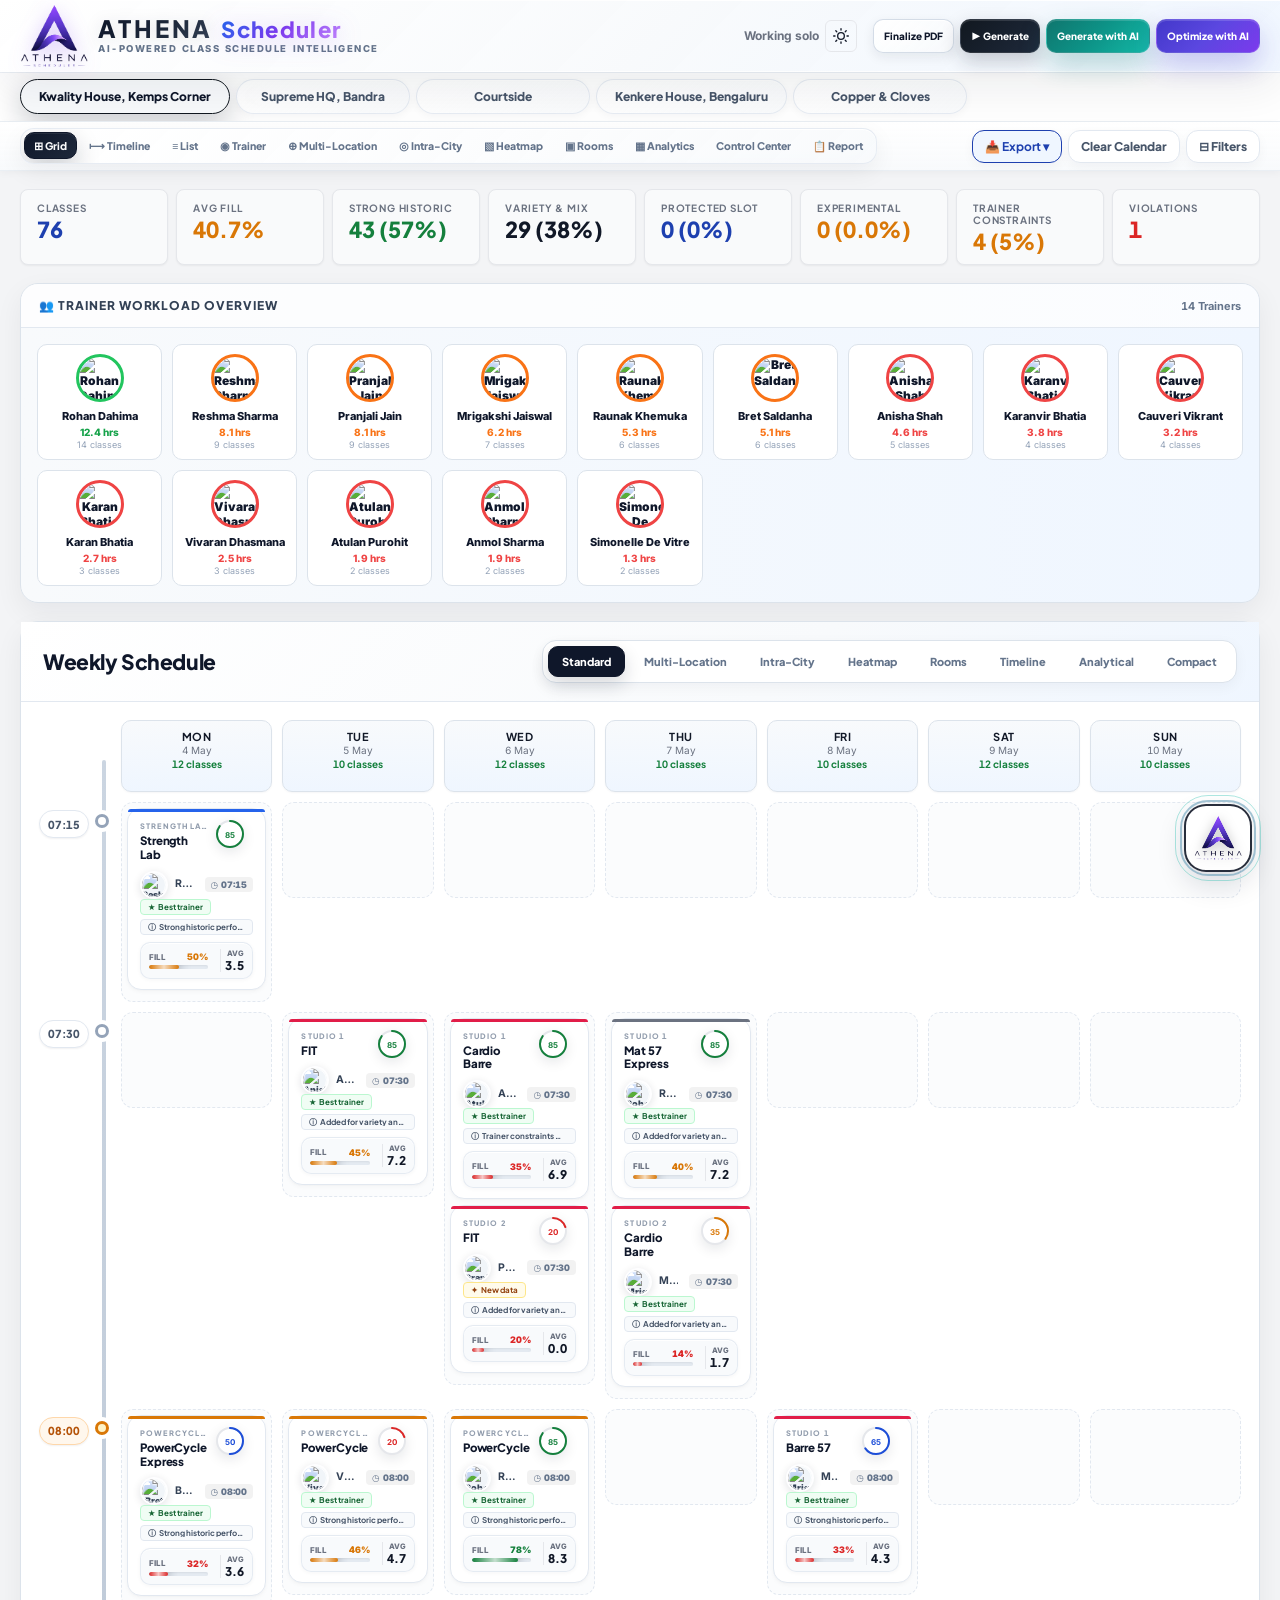
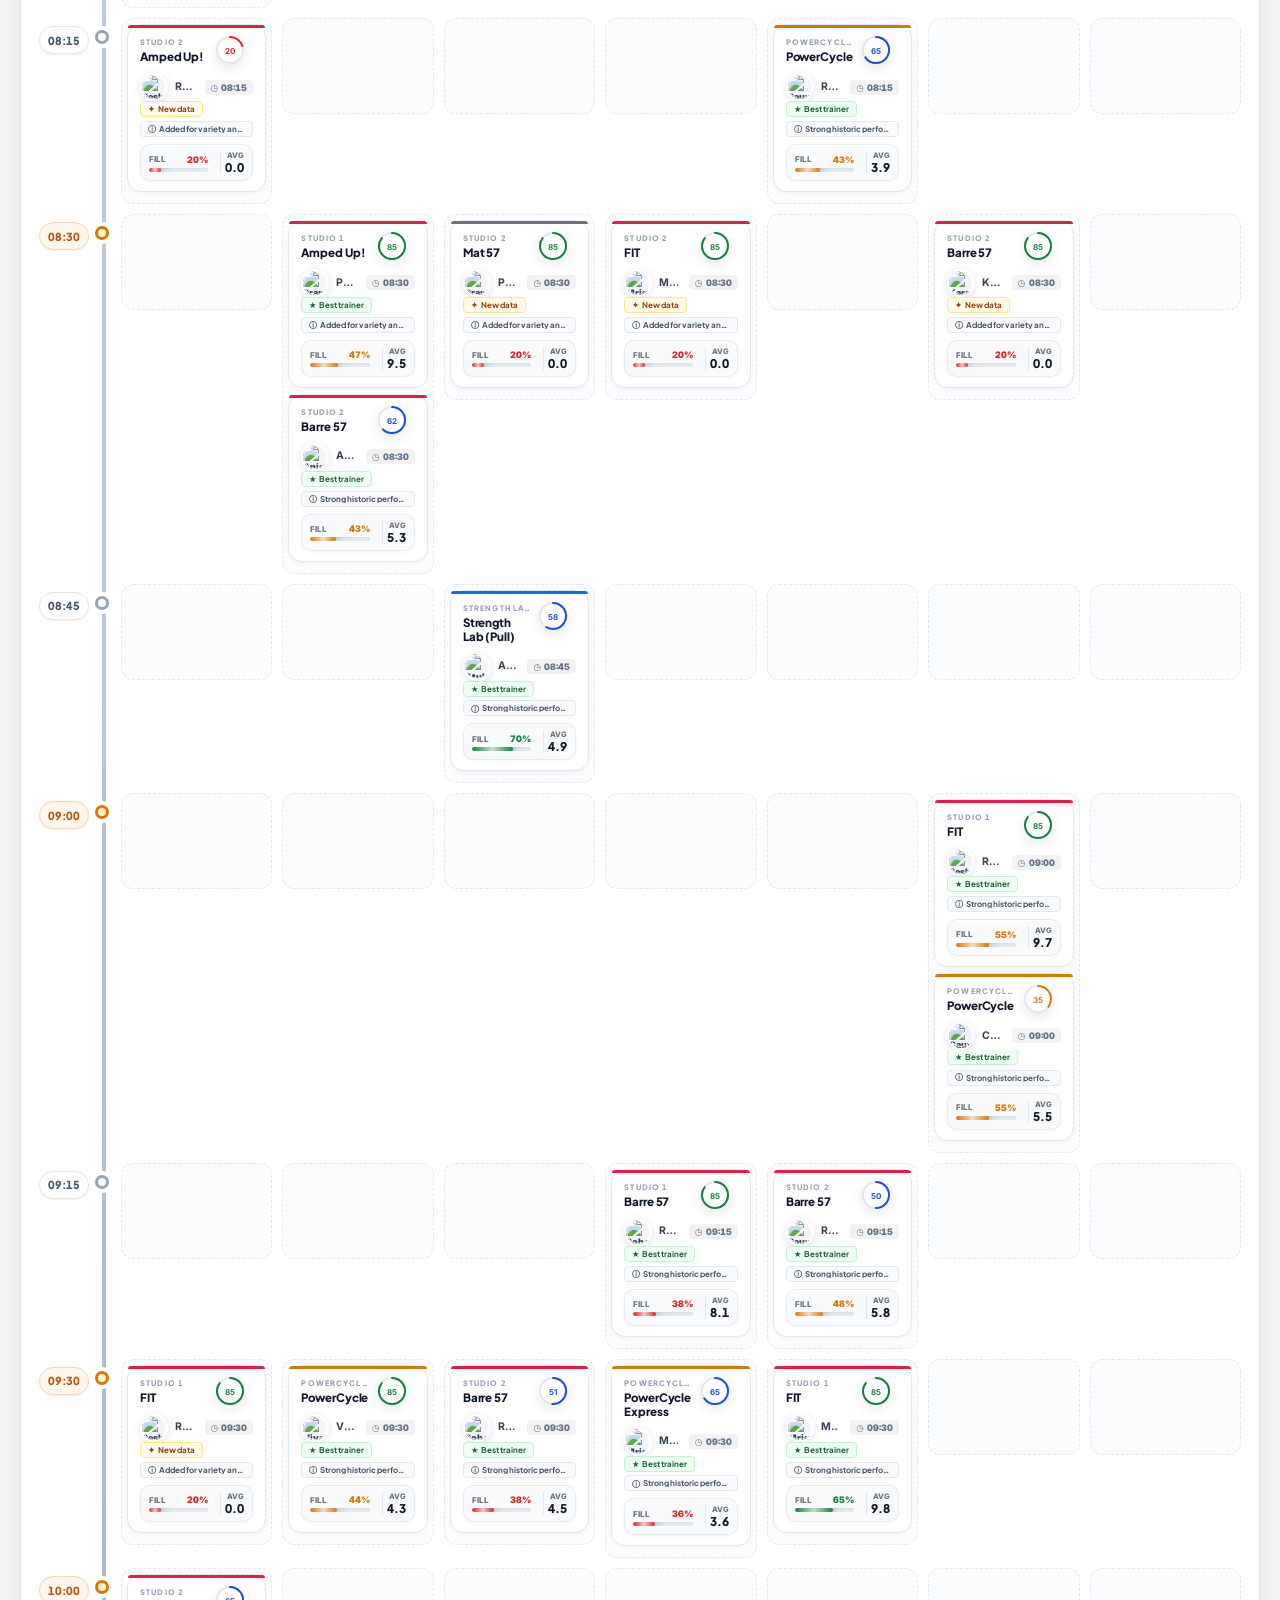
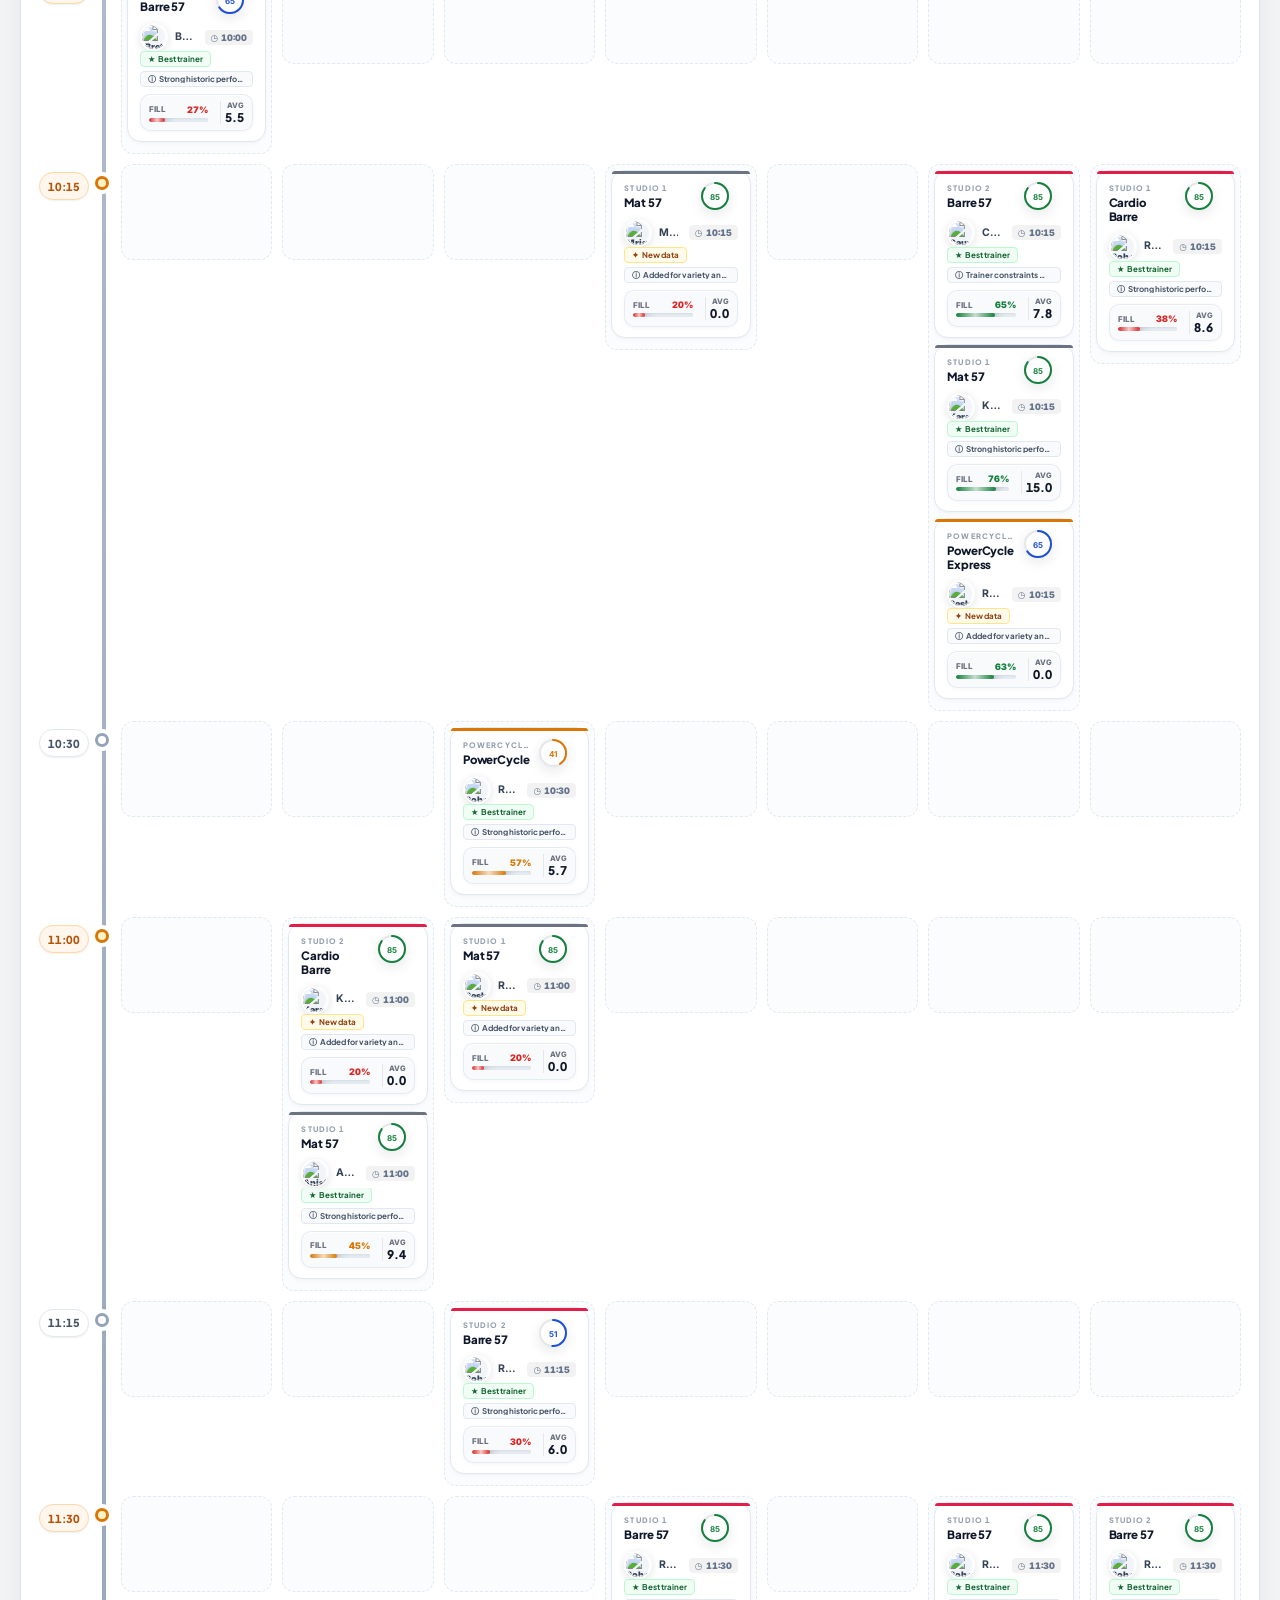
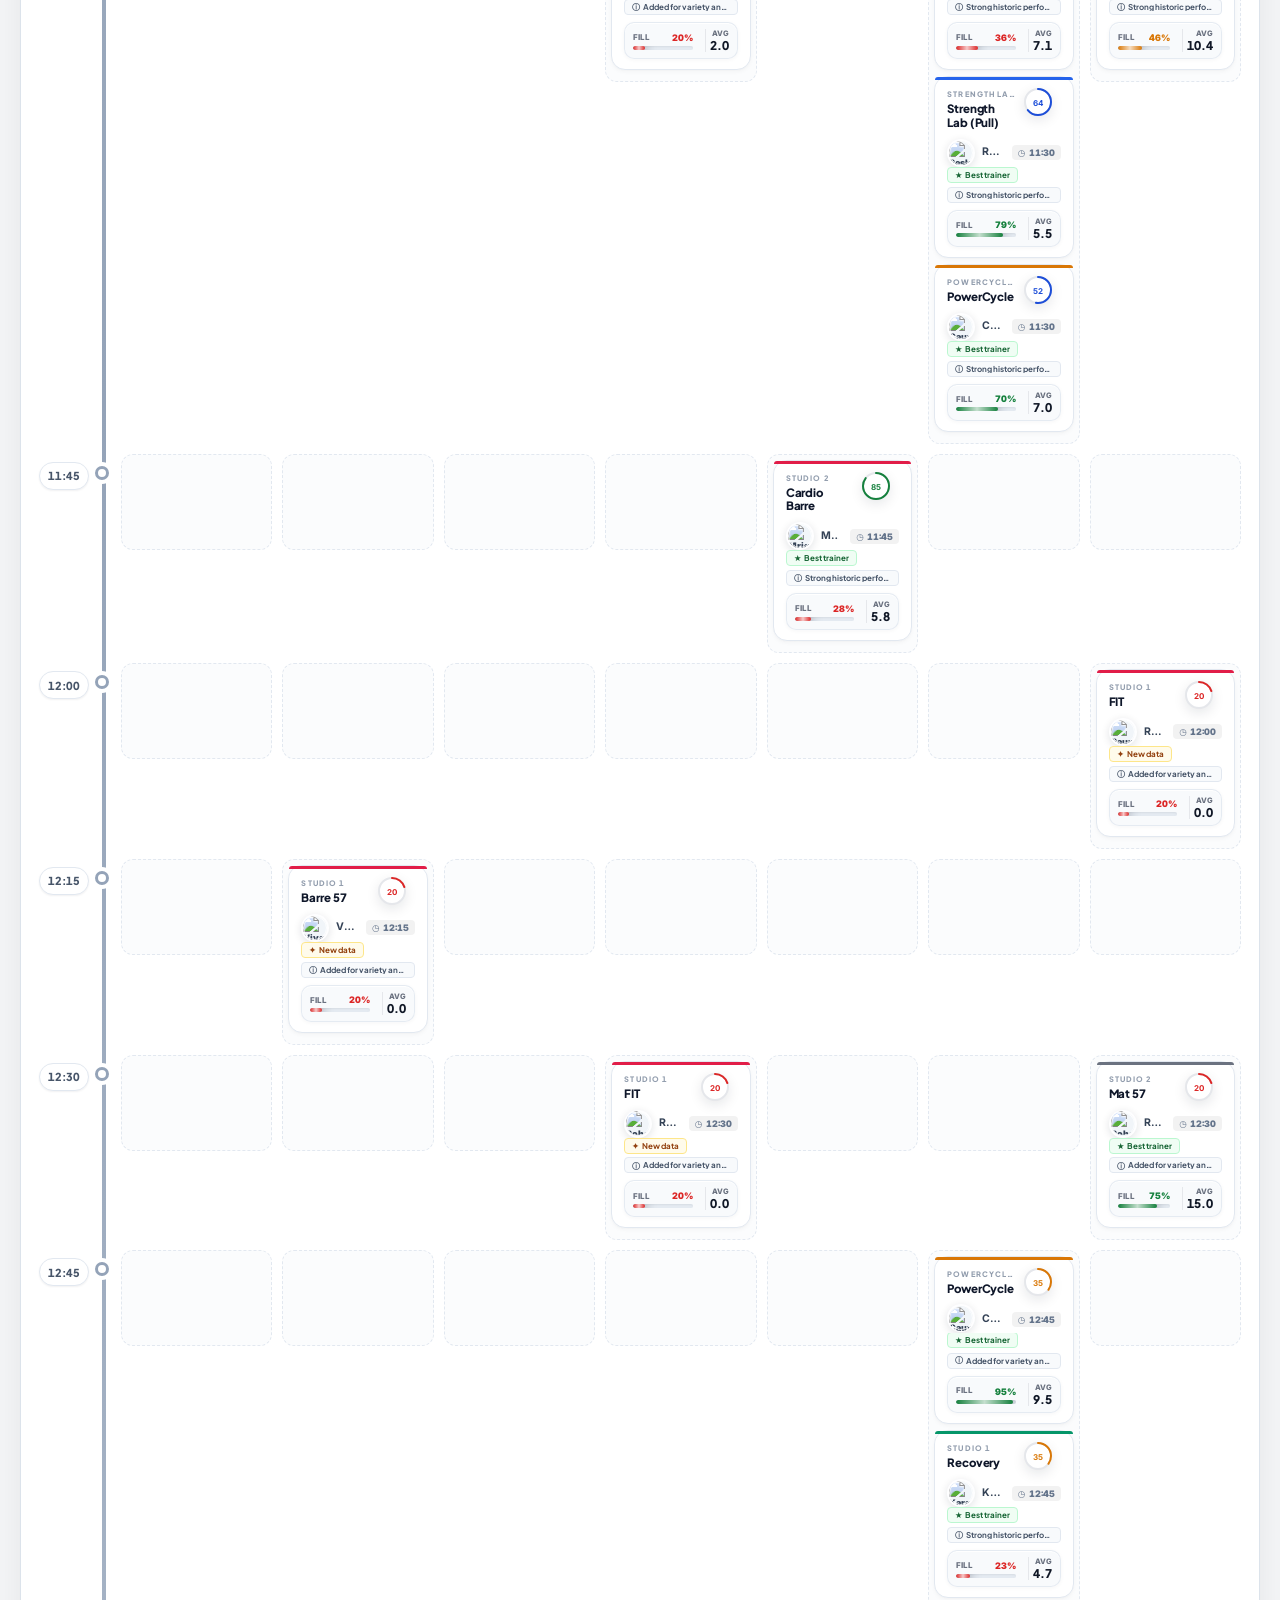
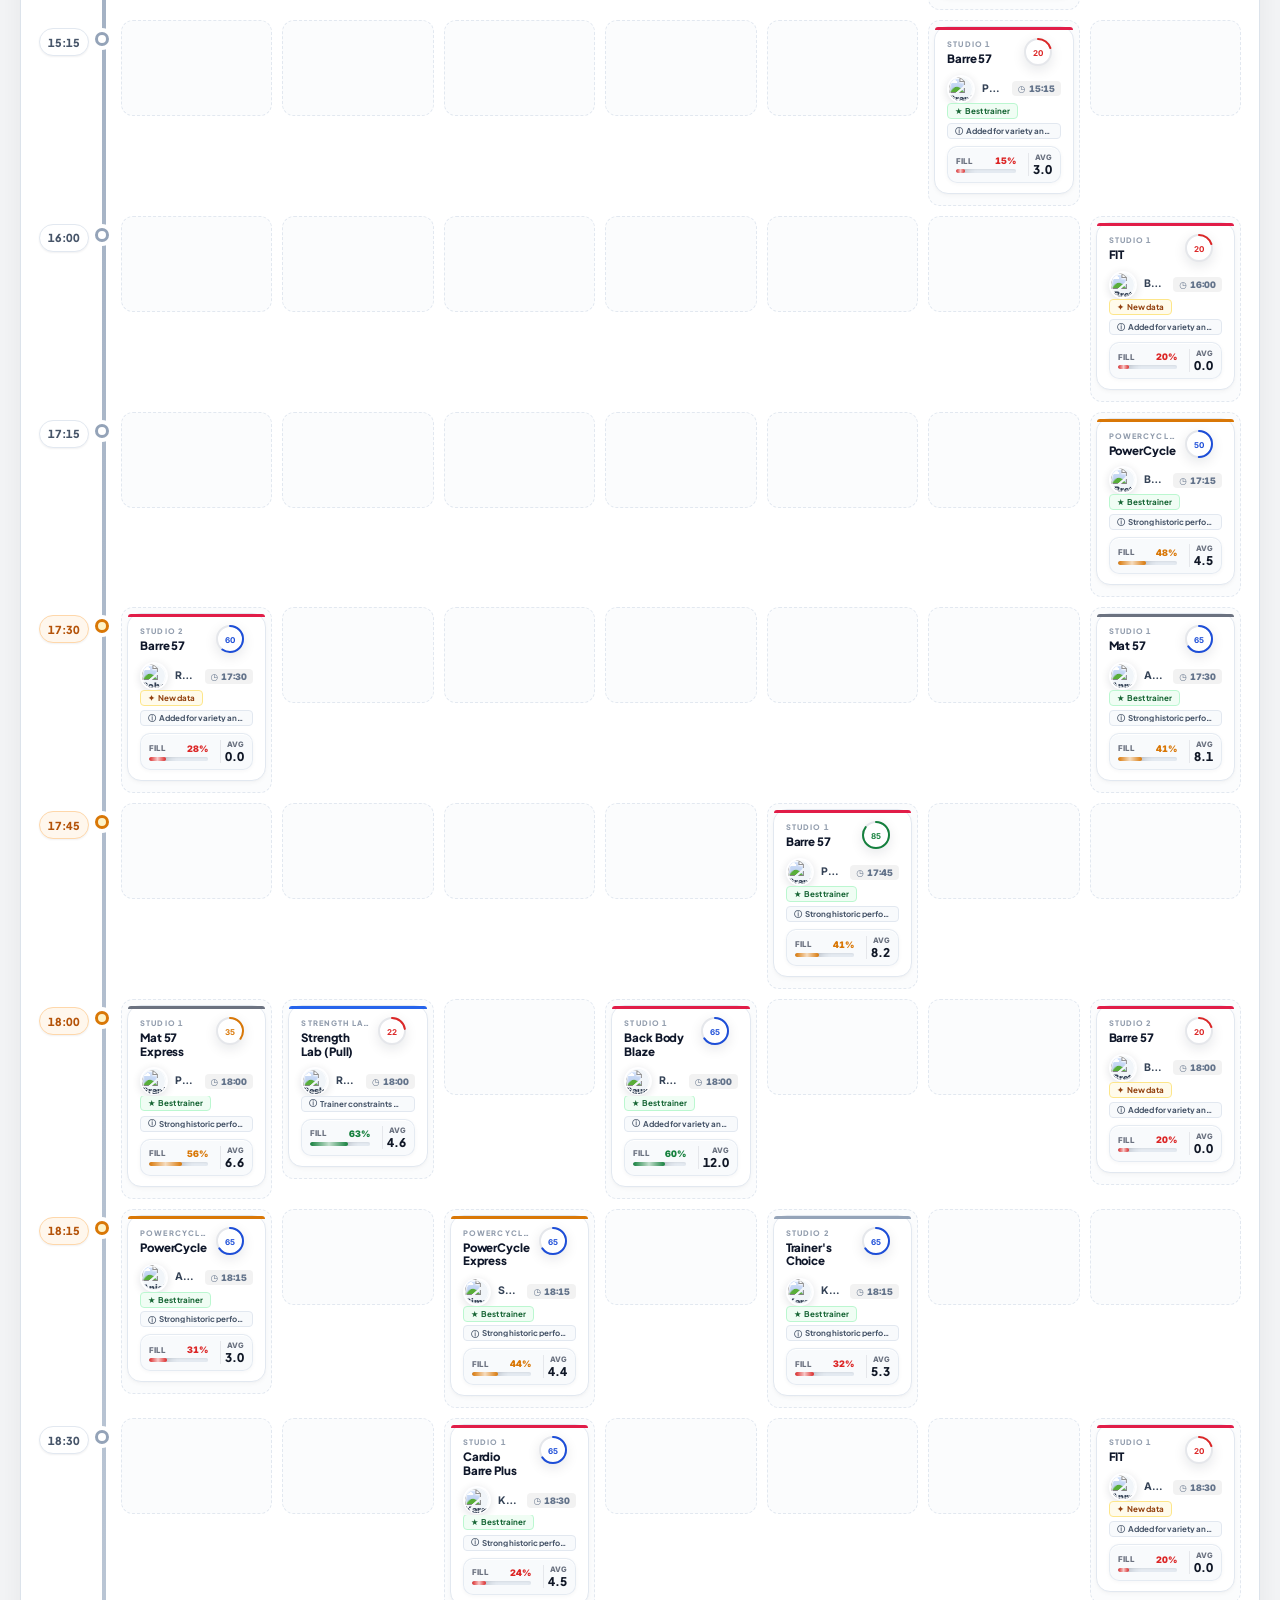
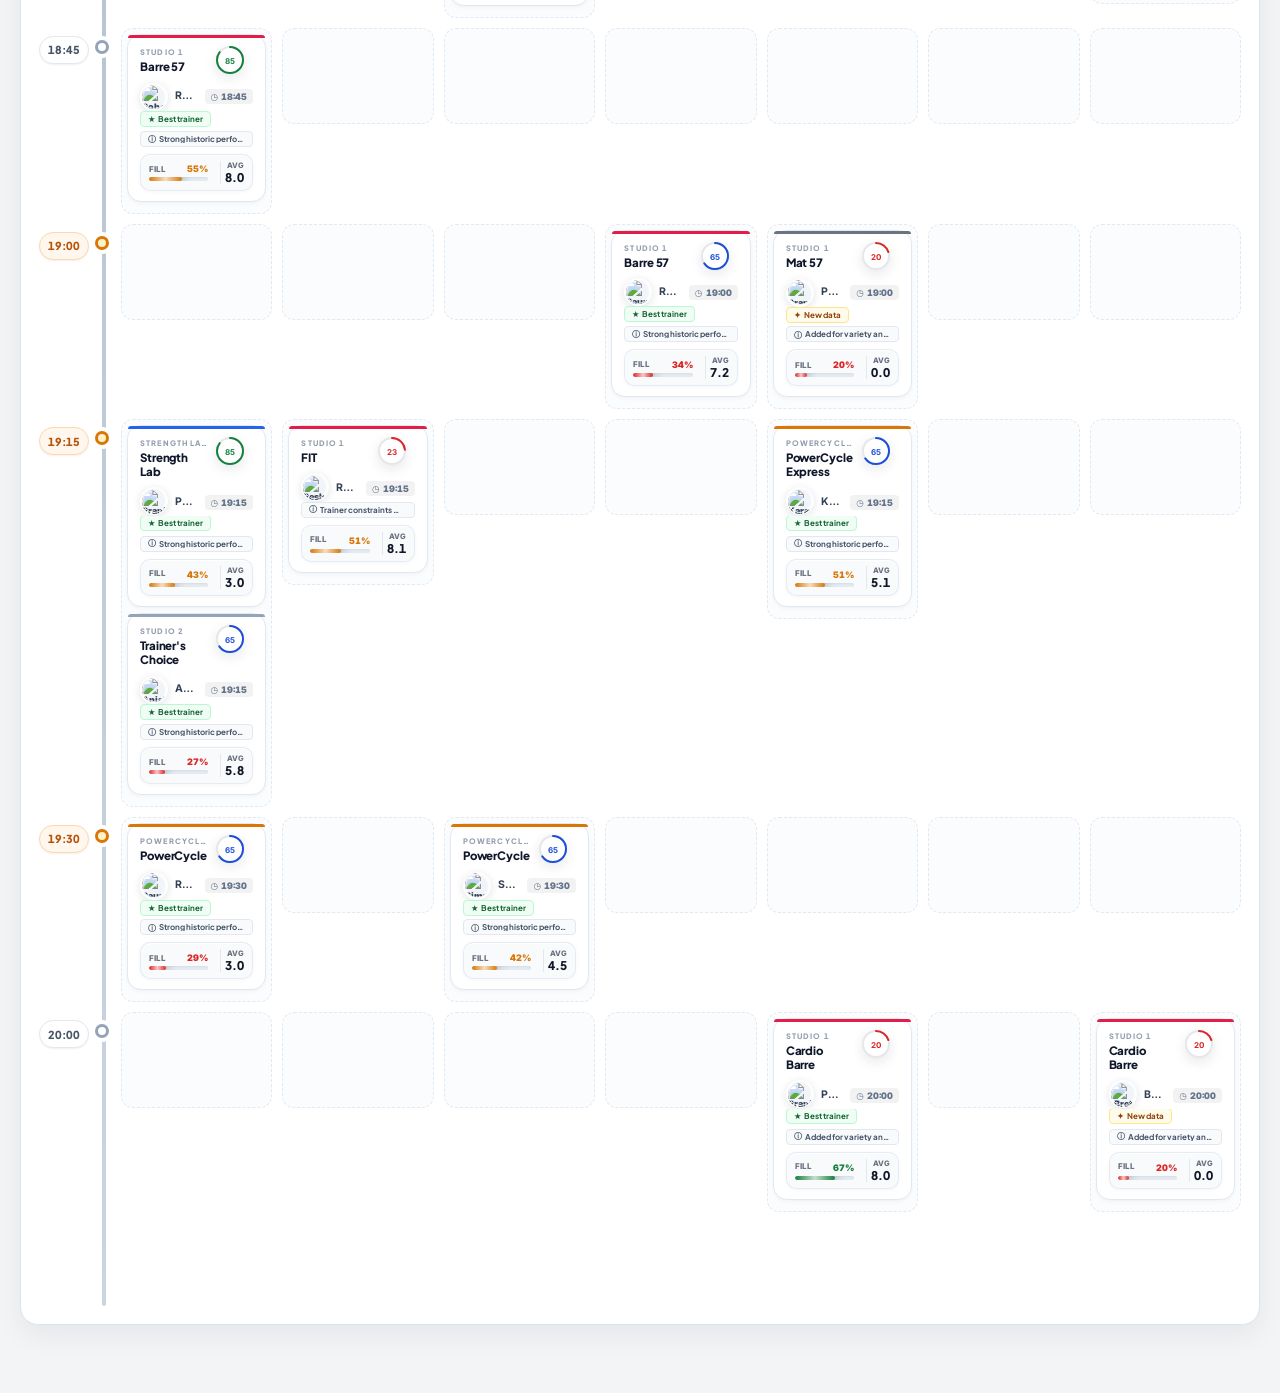
==== web/index.html @ baedd734 "Refactor code structure for improved readability and maintainability" ====
<!DOCTYPE html>
<html lang="en">
<head>
<meta charset="UTF-8" />
<meta name="viewport" content="width=device-width, initial-scale=1.0" />
<title>Athena Scheduler</title>
<meta name="description" content="Athena Scheduler — AI-powered class schedule intelligence for fitness studios." />
<meta property="og:title" content="Athena Scheduler" />
<meta property="og:description" content="AI-powered class schedule intelligence for fitness studios." />
<meta property="og:image" content="images/p57-logo-transparent.png" />
<link rel="icon" type="image/jpeg" href="images/p57-logo-transparent.png" />
<link rel="preconnect" href="https://fonts.googleapis.com">
<link rel="preconnect" href="https://fonts.gstatic.com" crossorigin>
<link href="https://fonts.googleapis.com/css2?family=Plus+Jakarta+Sans:wght@400;500;600;700;800&family=Inter:wght@300;400;500;600;700&display=swap" rel="stylesheet">
<link rel="stylesheet" href="app.css?v=6" />
<script src="https://cdn.jsdelivr.net/npm/@supabase/supabase-js@2"></script>
<script>
  (function() {
    var theme = localStorage.getItem('athena-theme');
    if (theme === 'theme-dark') {
      document.documentElement.classList.add('theme-dark');
    }
  })();
</script>
</head>
<body class="theme-light">
<div id="initial-loader">
  <div class="ld-orb1"></div>
  <div class="ld-orb2"></div>
  <div class="ld-orb3"></div>
  <div class="ld-card">
    <div class="ld-logo-wrap">
      <img class="ld-logo-img" src="images/p57-logo-transparent.png" alt="Athena Scheduler">
    </div>
    <div class="ld-tagline">AI-Powered Schedule Intelligence</div>
    <div class="ld-divider"></div>
    <div class="ld-progress-track"><div class="ld-progress-bar"></div></div>
    <div class="ld-status" id="ld-status">Loading studio data&hellip;</div>
  </div>
</div>
<div class="toast" id="toast"></div>
<section class="collaboration-login" id="collaboration-login" hidden aria-labelledby="collaboration-login-title">
  <div class="collaboration-login-card">
    <img src="images/p57-logo-transparent.png" alt="Athena Scheduler" class="collaboration-login-logo">
    <p class="collaboration-eyebrow">Athena Scheduler</p>
    <h1 id="collaboration-login-title">Schedule together, in real time.</h1>
    <p id="collaboration-login-hint">Sign in to collaborate on live schedules.</p>
    <form class="collaboration-auth-form" onsubmit="collaborationEmailSignIn(event)">
      <label for="collaboration-email">Email</label>
      <input id="collaboration-email" type="email" autocomplete="email" required>
      <label for="collaboration-password">Password</label>
      <input id="collaboration-password" type="password" autocomplete="current-password" minlength="6" required>
      <button class="collaboration-google-button collaboration-auth-action" type="submit">Sign in with email</button>
      <button class="collaboration-secondary-button collaboration-auth-action" type="button" onclick="collaborationEmailSignUp()">Create account</button>
    </form>
    <div class="collaboration-auth-divider"><span>or</span></div>
    <button id="collaboration-google-signin" class="collaboration-google-button collaboration-auth-action" type="button" onclick="collaborationSignIn()">Continue with Google</button>
    <p id="collaboration-auth-feedback" class="collaboration-auth-feedback" role="status" aria-live="polite"></p>
  </div>
</section>

<header class="app-header">
  <div class="hdr-left" onclick="window.location.href='/'" style="cursor:pointer;" title="Go to home">
    <div class="logo" aria-label="Athena Scheduler">
      <img class="logo-img" src="images/p57-logo-transparent.png" alt="Athena Scheduler">
    </div>
    <div>
      <div class="brand-wordmark jakarta"><span class="brand-plan">Athena</span><span class="brand-57">Scheduler</span></div>
      <div class="brand-product">AI-Powered Class Schedule Intelligence</div>
    </div>
  </div>
  <div class="hdr-actions">
    <div class="collaboration-presence-wrap" aria-live="polite">
      <div class="collaboration-presence" id="collaboration-presence"></div>
      <span id="collaboration-presence-count">Working solo</span>
    </div>
    <button class="theme-toggle-btn" id="theme-toggle-btn" onclick="toggleTheme()" title="Toggle Dark/Light Mode" style="background:transparent;border:1px solid var(--border);border-radius:6px;width:32px;height:32px;cursor:pointer;display:flex;align-items:center;justify-content:center;margin-right:10px;color:var(--text);">
      <span class="icon-light" style="display:flex"><svg width="16" height="16" viewBox="0 0 24 24" fill="none" stroke="currentColor" stroke-width="2" stroke-linecap="round" stroke-linejoin="round"><circle cx="12" cy="12" r="5"/><line x1="12" y1="1" x2="12" y2="3"/><line x1="12" y1="21" x2="12" y2="23"/><line x1="4.22" y1="4.22" x2="5.64" y2="5.64"/><line x1="18.36" y1="18.36" x2="19.78" y2="19.78"/><line x1="1" y1="12" x2="3" y2="12"/><line x1="21" y1="12" x2="23" y2="12"/><line x1="4.22" y1="19.78" x2="5.64" y2="18.36"/><line x1="18.36" y1="5.64" x2="19.78" y2="4.22"/></svg></span>
      <span class="icon-dark" style="display:none;"><svg width="16" height="16" viewBox="0 0 24 24" fill="none" stroke="currentColor" stroke-width="2" stroke-linecap="round" stroke-linejoin="round"><path d="M21 12.79A9 9 0 1 1 11.21 3 7 7 0 0 0 21 12.79z"/></svg></span>
    </button>
    <div class="week-badge" id="week-badge">Week of —</div>
    <label class="schedule-week-control">
      <span>Schedule Week</span>
      <input type="date" id="schedule-week-start" onchange="persistScheduleWeekSelection()">
    </label>
    <button class="finalise-btn" id="finalise-btn" onclick="finaliseSchedule()">Finalize PDF</button>
    <button class="gen-btn" id="gen-btn" onclick="runPipelineFromHeader(false)">
      <span class="gen-spinner" id="gen-spinner"></span>
      &#9654; Generate
    </button>
    <button class="gen-btn ai" id="gen-ai-btn" onclick="runPipelineFromHeader(true)">
      <span class="gen-spinner"></span>
      Generate with AI
    </button>
    <button class="gen-btn optimize" id="optimize-ai-btn" onclick="optimizeScheduleWithAI()">
      <span class="gen-spinner"></span>
      Optimize with AI
    </button>
  </div>
</header>

<div id="pipeline-bar">
  <span class="pb-msg" id="pb-msg"></span>
  <button class="pb-reload" onclick="location.reload()">Reload</button>
</div>

<div class="loc-bar" id="loc-bar"></div>

<div class="ctrl-bar">
  <div class="view-group" id="view-group">
    <button class="vbtn active" id="vbtn-grid" onclick="setView('grid')">⊞ Grid</button>
    <button class="vbtn" id="vbtn-timeline" onclick="setView('timeline')">⟼ Timeline</button>
    <button class="vbtn" id="vbtn-list" onclick="setView('list')">≡ List</button>
    <button class="vbtn" id="vbtn-trainer" onclick="setView('trainer')">◉ Trainer</button>
    <button class="vbtn" id="vbtn-cross" onclick="setView('cross')">⊕ Multi-Location</button>
    <button class="vbtn" id="vbtn-city" onclick="setView('city')">◎ Intra-City</button>
    <button class="vbtn" id="vbtn-heatmap" onclick="setView('heatmap')">▧ Heatmap</button>
    <button class="vbtn" id="vbtn-rooms" onclick="setView('rooms')">▣ Rooms</button>
    <button class="vbtn" id="vbtn-analytics" onclick="setView('analytics')">▦ Analytics</button>
    <button class="vbtn" id="vbtn-control" onclick="openControlCenterModal()">Control Center</button>
    <button class="vbtn" id="vbtn-compliance" onclick="openComplianceReportModal()" title="View rules compliance and score breakdown for generated schedule">📋 Report</button>
  </div>
  <div class="ctrl-right">
    <div id="iter-row" style="display:flex;gap:3px"></div>
    <div class="export-dropdown-wrap" style="position:relative;display:inline-block">
      <button class="filter-toggle-btn export-btn" onclick="toggleExportMenu(event)" style="background:var(--primary-light);color:var(--primary);border-color:var(--primary);font-weight:700">
        📥 Export ▾
      </button>
      <div class="export-menu" id="export-menu" style="display:none;position:absolute;right:0;top:100%;margin-top:4px;background:var(--surface);border:1px solid var(--border-strong);border-radius:10px;box-shadow:0 10px 25px rgba(0,0,0,0.25);z-index:500;min-width:140px;overflow:hidden">
        <button class="export-item" onclick="exportSchedulePDF();closeExportMenu()" style="display:flex;align-items:center;gap:8px;width:100%;padding:9px 14px;border:none;background:none;color:var(--text);font-size:12px;font-weight:700;cursor:pointer;text-align:left">📄 PDF</button>
        <button class="export-item" onclick="exportScheduleCSV();closeExportMenu()" style="display:flex;align-items:center;gap:8px;width:100%;padding:9px 14px;border:none;background:none;color:var(--text);font-size:12px;font-weight:700;cursor:pointer;text-align:left">📊 CSV</button>
        <button class="export-item" onclick="exportScheduleHTML();closeExportMenu()" style="display:flex;align-items:center;gap:8px;width:100%;padding:9px 14px;border:none;background:none;color:var(--text);font-size:12px;font-weight:700;cursor:pointer;text-align:left">🌐 HTML</button>
        <button class="export-item" onclick="exportScheduleJSON();closeExportMenu()" style="display:flex;align-items:center;gap:8px;width:100%;padding:9px 14px;border:none;background:none;color:var(--text);font-size:12px;font-weight:700;cursor:pointer;text-align:left">⚙️ JSON</button>
      </div>
    </div>
    <button class="filter-toggle-btn" id="copy-status-btn" onclick="clearCopiedClass()" style="display:none">Clear Copy</button>
    <button class="filter-toggle-btn" onclick="confirmClearCalendar()">Clear Calendar</button>
    <button class="filter-toggle-btn" id="filter-toggle-btn" onclick="toggleFilters()">⊟ Filters</button>
  </div>
</div>

<div class="planner-shell filters-collapsed" id="planner-shell">
  <aside class="filter-panel" id="filter-panel">
    <div class="fp-inner">
      <div class="fp-group" style="padding-bottom:12px;border-bottom:1px solid #E2E8F0">
        <div class="fp-title-row">
          <div>
            <div class="fp-label" style="margin-bottom:4px">Filters</div>
            <div style="font-size:11px;color:#94A3B8">Narrow the schedule view</div>
          </div>
          <div class="fp-action-row">
            <button class="fp-pin-btn" id="filter-pin-btn" onclick="toggleFilterPin()" title="Keep filters open">Pin</button>
            <button class="clear-btn" onclick="clearFilters()" style="padding:5px 8px">× Reset</button>
          </div>
        </div>
      </div>

      <details class="fp-section" open>
        <summary class="fp-section-hdr">Locations</summary>
        <div class="fp-section-body">
          <div class="fp-location-list" id="fp-locations"></div>
        </div>
      </details>

      <details class="fp-section" open>
        <summary class="fp-section-hdr">Days of Week</summary>
        <div class="fp-section-body">
          <div class="fp-chips" id="fp-days"></div>
        </div>
      </details>

      <details class="fp-section" open>
        <summary class="fp-section-hdr">Time Band</summary>
        <div class="fp-section-body">
          <div class="fp-chips">
            <span class="fc on" data-band="morning" onclick="toggleBand(this)">Morning</span>
            <span class="fc on" data-band="midday" onclick="toggleBand(this)">Midday</span>
            <span class="fc on" data-band="evening" onclick="toggleBand(this)">Evening</span>
          </div>
        </div>
      </details>

      <details class="fp-section">
        <summary class="fp-section-hdr">Class &amp; Trainer</summary>
        <div class="fp-section-body" style="display:flex;flex-direction:column;gap:7px">
          <div class="fp-group">
            <div class="fp-label">Class</div>
            <select class="fp-select" id="fp-class" onchange="applyFilters()"><option value="">All Classes</option></select>
          </div>
          <div class="fp-group">
            <div class="fp-label">Trainer</div>
            <select class="fp-select" id="fp-trainer" onchange="applyFilters()"><option value="">All Trainers</option></select>
          </div>
          <div class="fp-group">
            <div class="fp-label">Room</div>
            <select class="fp-select" id="fp-room" onchange="applyFilters()"><option value="">All Rooms</option></select>
          </div>
        </div>
      </details>

      <details class="fp-section">
        <summary class="fp-section-hdr">Recommendation</summary>
        <div class="fp-section-body">
          <div class="fp-chips" id="fp-recs"></div>
        </div>
      </details>

      <details class="fp-section">
        <summary class="fp-section-hdr">Advanced Filters</summary>
        <div class="fp-section-body" style="display:flex;flex-direction:column;gap:10px">
          <label class="fp-check"><input type="checkbox" id="fp-violations" onchange="applyFilters()"><span>Violations only</span></label>
          <label class="fp-check"><input type="checkbox" id="fp-experimental" onchange="applyFilters()"><span>Experimental only</span></label>
          <label class="fp-check"><input type="checkbox" id="fp-prime-only" onchange="applyFiltersAdvanced()"><span>Prime slots only</span></label>
          <label class="fp-check"><input type="checkbox" id="fp-protected-only" onchange="applyFiltersAdvanced()"><span>Protected/Pinned only</span></label>
          <div class="fp-group">
            <div class="fp-label">Min Fill Rate</div>
            <div class="fp-score">
              <span>0%</span>
              <input type="range" min="0" max="100" value="0" id="fp-fill-min" oninput="document.getElementById('fp-fill-val').textContent=this.value+'%';applyFiltersAdvanced()">
              <span id="fp-fill-val">0%</span>
            </div>
          </div>
          <div class="fp-group">
            <div class="fp-label">Min Score</div>
            <div class="fp-score">
              <span>0</span>
              <input type="range" min="0" max="100" value="0" id="fp-score-min" oninput="document.getElementById('fp-score-val').textContent=this.value;applyFilters()">
              <span id="fp-score-val">0</span>
            </div>
          </div>
        </div>
      </details>
    </div>
  </aside>
  <div class="main-area" id="main-area"></div>
</div>

<div class="modal-overlay" id="modal-overlay">
  <div class="modal-box" id="modal-box"></div>
</div>

<!-- OPTIMIZE SUMMARY MODAL -->
<div class="opt-sum-overlay" id="opt-sum-overlay">
  <div class="opt-sum-box">
    <div class="opt-sum-hdr">
      <div class="opt-sum-icon">⚡</div>
      <div class="opt-sum-title" id="opt-sum-title">AI Optimisation Complete</div>
      <button class="opt-sum-close" onclick="optSumClose()">✕</button>
    </div>
    <div class="opt-sum-body" id="opt-sum-body"></div>
    <div class="opt-sum-footer">
      <div class="opt-sum-footer-stat" id="opt-sum-footer-stat"></div>
      <button class="opt-sum-reload-btn" onclick="optSumClose();location.reload()">Reload Schedule →</button>
    </div>
  </div>
</div>
<!-- NL SCHEDULE EDIT MODAL -->
<div class="nle-overlay" id="nle-overlay">
  <div class="nle-box" id="nle-box">
    <div class="nle-hdr">
      <div class="nle-hdr-icon">✏️</div>
      <div class="nle-hdr-main">
        <div class="nle-hdr-title" id="nle-title">Parsing instruction…</div>
        <div class="nle-hdr-sub" id="nle-sub"></div>
      </div>
      <button class="nle-hdr-close" onclick="nlEditClose()">✕</button>
    </div>
    <div class="nle-body" id="nle-body">
      <div class="nle-loading">
        <div class="nle-dots"><div class="nle-dot"></div><div class="nle-dot"></div><div class="nle-dot"></div></div>
        <span>Analyzing schedule and generating edit plan…</span>
      </div>
    </div>
    <div class="nle-footer" id="nle-footer" style="display:none">
      <div class="nle-footer-left" id="nle-footer-left"></div>
      <div class="nle-footer-btns">
        <button class="nle-btn cancel" onclick="nlEditClose()">Cancel</button>
        <button class="nle-btn apply" id="nle-apply-btn" onclick="nlEditConfirm()">Apply Changes</button>
      </div>
    </div>
  </div>
</div>

<script>
// ============================================================
// DATA — injected by reporter.py
// ============================================================
const SCHEDULE_DATA = [{
  "generated_for_week": "2026-05-04",
  "day_dates": {
    "Monday": "2026-05-04",
    "Tuesday": "2026-05-05",
    "Wednesday": "2026-05-06",
    "Thursday": "2026-05-07",
    "Friday": "2026-05-08",
    "Saturday": "2026-05-09",
    "Sunday": "2026-05-10"
  },
  "locations": {
    "Copper & Cloves": [
      {
        "location": "Copper & Cloves",
        "date": "2026-05-09",
        "day_of_week": "Saturday",
        "time": "09:00",
        "class_name": "Copper + Cloves Mat 57",
        "trainer_1": "Chaitanya Nahar",
        "trainer_2": "",
        "cover": "",
        "room": "Studio 1",
        "capacity": 14,
        "predicted_fill_rate": 0.3095238095071429,
        "score": 43.14,
        "constraint_violations": [],
        "duration_min": 57,
        "rationale": "greedy_fallback",
        "metric_source": "class_day_time_location_trainer",
        "metric_avg_checkin": 4.33,
        "metric_avg_fill_rate": 0.3095,
        "metric_session_count": 14,
        "trainer_slot_avg_checkin": 4.33,
        "trainer_slot_avg_fill_rate": 0.3095,
        "trainer_slot_session_count": 14,
        "trainer_slot_empty_sessions": 2,
        "optimizer_score": 43.14,
        "metric_score": 43.14,
        "trainer_overall_fill": 0.18645833333068182,
        "trainer_overall_checkin": 2.028409090909091,
        "trainer_total_sessions": 176,
        "historical_avg_fill": 0.3095,
        "historical_avg_checkin": 4.33,
        "historical_session_count": 14,
        "blended_fill": 0.3095,
        "base_score": 33.97,
        "recency_boost": 9.17,
        "score_breakdown": {
          "total_score": 43.14,
          "base_score": 33.97,
          "recency_boost": 9.17,
          "bonus_components": [
            {
              "key": "prime_slot",
              "label": "Prime Time Bonus",
              "raw_value": "09:00",
              "points": 8.0,
              "max_points": 7.0,
              "explanation": "+8 pts for peak AM (07:30-10:00), +6 for midday (11:00-12:00), +7 for peak PM (18:00-19:30) slots."
            },
            {
              "key": "volume_reliability",
              "label": "Volume Reliability",
              "raw_value": 14,
              "points": 1.17,
              "max_points": 5.0,
              "explanation": "Up to +5 pts for stronger historical volume."
            },
            {
              "key": "fill_abs",
              "label": "Fill Rate Absolute Bonus",
              "raw_value": 0.3095,
              "points": 0.0,
              "max_points": 4.0,
              "explanation": "+4 pts if avg fill >= 60%, +2 if >= 45%."
            }
          ],
          "formula": "Default class score = avg_attendance_norm*75 + avg_fill_rate*15 + revenue_norm*7 + sessions_norm*3 + prime_bonus + volume_bonus + fill_abs_bonus. PowerCycle and Strength use their separate fill-first formulas.",
          "components": [
            {
              "key": "avg_attendance",
              "label": "Average Attendance",
              "weight": 0.75,
              "raw_value": 4.33,
              "normalized_value": 0.3608,
              "points": 27.06,
              "max_points": 75.0,
              "explanation": "Primary scoring signal for non-PowerCycle/non-Strength classes; uses grouped-class average attendance within the studio."
            },
            {
              "key": "capacity_fill",
              "label": "Capacity Fill Rate",
              "weight": 0.15,
              "raw_value": 0.3095,
              "normalized_value": 0.3095,
              "points": 4.64,
              "max_points": 15.0,
              "explanation": "Primary scoring signal for PowerCycle and Strength; secondary signal for other classes."
            },
            {
              "key": "revenue",
              "label": "Revenue Generated",
              "weight": 0.07,
              "raw_value": 2130.75,
              "normalized_value": 0.177,
              "points": 1.24,
              "max_points": 7.0,
              "explanation": "Revenue per session normalized against other slots in the same studio."
            },
            {
              "key": "sessions",
              "label": "Number of Sessions",
              "weight": 0.03,
              "raw_value": 14,
              "normalized_value": 0.3421,
              "points": 1.03,
              "max_points": 3.0,
              "explanation": "Lowest-weight confidence/history component."
            }
          ]
        },
        "metric_score_breakdown": {
          "total_score": 43.14,
          "base_score": 33.97,
          "recency_boost": 9.17,
          "bonus_components": [
            {
              "key": "prime_slot",
              "label": "Prime Time Bonus",
              "raw_value": "09:00",
              "points": 8.0,
              "max_points": 7.0,
              "explanation": "+8 pts for peak AM (07:30-10:00), +6 for midday (11:00-12:00), +7 for peak PM (18:00-19:30) slots."
            },
            {
              "key": "volume_reliability",
              "label": "Volume Reliability",
              "raw_value": 14,
              "points": 1.17,
              "max_points": 5.0,
              "explanation": "Up to +5 pts for stronger historical volume."
            },
            {
              "key": "fill_abs",
              "label": "Fill Rate Absolute Bonus",
              "raw_value": 0.3095,
              "points": 0.0,
              "max_points": 4.0,
              "explanation": "+4 pts if avg fill >= 60%, +2 if >= 45%."
            }
          ],
          "formula": "Default class score = avg_attendance_norm*75 + avg_fill_rate*15 + revenue_norm*7 + sessions_norm*3 + prime_bonus + volume_bonus + fill_abs_bonus. PowerCycle and Strength use their separate fill-first formulas.",
          "components": [
            {
              "key": "avg_attendance",
              "label": "Average Attendance",
              "weight": 0.75,
              "raw_value": 4.33,
              "normalized_value": 0.3608,
              "points": 27.06,
              "max_points": 75.0,
              "explanation": "Primary scoring signal for non-PowerCycle/non-Strength classes; uses grouped-class average attendance within the studio."
            },
            {
              "key": "capacity_fill",
              "label": "Capacity Fill Rate",
              "weight": 0.15,
              "raw_value": 0.3095,
              "normalized_value": 0.3095,
              "points": 4.64,
              "max_points": 15.0,
              "explanation": "Primary scoring signal for PowerCycle and Strength; secondary signal for other classes."
            },
            {
              "key": "revenue",
              "label": "Revenue Generated",
              "weight": 0.07,
              "raw_value": 2130.75,
              "normalized_value": 0.177,
              "points": 1.24,
              "max_points": 7.0,
              "explanation": "Revenue per session normalized against other slots in the same studio."
            },
            {
              "key": "sessions",
              "label": "Number of Sessions",
              "weight": 0.03,
              "raw_value": 14,
              "normalized_value": 0.3421,
              "points": 1.03,
              "max_points": 3.0,
              "explanation": "Lowest-weight confidence/history component."
            }
          ]
        },
        "historic_detail": {
          "session_rows": 14,
          "avg_checked_in": 3.71,
          "avg_booked": 3.79,
          "avg_capacity": 12.0,
          "avg_fill_rate": 0.3095,
          "avg_revenue": 2130.75,
          "total_revenue": 29830.5,
          "avg_late_cancel_rate": 0.0,
          "avg_no_show_rate": 0.0714,
          "individual_sessions": [
            {
              "date": "2026-08-15",
              "trainer": "Chaitanya Nahar",
              "class": "Copper + Cloves Mat 57",
              "location": "Copper & Cloves",
              "day": "Saturday",
              "time": "09:00",
              "checked_in": 0.0,
              "booked": 1.0,
              "capacity": 12.0,
              "fill_rate": 0.0,
              "revenue": 0.0,
              "late_cancelled": 0.0,
              "late_cancel_rate": 0.0,
              "no_show_rate": 1.0,
              "unique_id_1": "BMS096Q",
              "unique_id_2": "CI2D95K"
            },
            {
              "date": "2026-06-27",
              "trainer": "Chaitanya Nahar",
              "class": "Copper + Cloves Mat 57",
              "location": "Copper & Cloves",
              "day": "Saturday",
              "time": "09:00",
              "checked_in": 3.0,
              "booked": 3.0,
              "capacity": 12.0,
              "fill_rate": 0.25,
              "revenue": 1845.0,
              "late_cancelled": 0.0,
              "late_cancel_rate": 0.0,
              "no_show_rate": 0.0,
              "unique_id_1": "BMS096Q",
              "unique_id_2": "CI2D95K"
            },
            {
              "date": "2026-06-20",
              "trainer": "Chaitanya Nahar",
              "class": "Copper + Cloves Mat 57",
              "location": "Copper & Cloves",
              "day": "Saturday",
              "time": "09:00",
              "checked_in": 1.0,
              "booked": 1.0,
              "capacity": 12.0,
              "fill_rate": 0.0833,
              "revenue": 472.5,
              "late_cancelled": 0.0,
              "late_cancel_rate": 0.0,
              "no_show_rate": 0.0,
              "unique_id_1": "BMS096Q",
              "unique_id_2": "CI2D95K"
            },
            {
              "date": "2026-05-02",
              "trainer": "Chaitanya Nahar",
              "class": "Copper + Cloves Mat 57",
              "location": "Copper & Cloves",
              "day": "Saturday",
              "time": "09:00",
              "checked_in": 0.0,
              "booked": 0.0,
              "capacity": 12.0,
              "fill_rate": 0.0,
              "revenue": 0.0,
              "late_cancelled": 0.0,
              "late_cancel_rate": 0.0,
              "no_show_rate": 0.0,
              "unique_id_1": "BMS096Q",
              "unique_id_2": "CI2D95K"
            },
            {
              "date": "2026-04-25",
              "trainer": "Chaitanya Nahar",
              "class": "Copper + Cloves Mat 57",
              "location": "Copper & Cloves",
              "day": "Saturday",
              "time": "09:00",
              "checked_in": 9.0,
              "booked": 9.0,
              "capacity": 12.0,
              "fill_rate": 0.75,
              "revenue": 1795.5,
              "late_cancelled": 0.0,
              "late_cancel_rate": 0.0,
              "no_show_rate": 0.0,
              "unique_id_1": "BMS096Q",
              "unique_id_2": "CI2D95K"
            },
            {
              "date": "2026-04-18",
              "trainer": "Chaitanya Nahar",
              "class": "Copper + Cloves Mat 57",
              "location": "Copper & Cloves",
              "day": "Saturday",
              "time": "09:00",
              "checked_in": 4.0,
              "booked": 4.0,
              "capacity": 12.0,
              "fill_rate": 0.3333,
              "revenue": 2272.5,
              "late_cancelled": 0.0,
              "late_cancel_rate": 0.0,
              "no_show_rate": 0.0,
              "unique_id_1": "BMS096Q",
              "unique_id_2": "CI2D95K"
            },
            {
              "date": "2026-03-28",
              "trainer": "Chaitanya Nahar",
              "class": "Copper + Cloves Mat 57",
              "location": "Copper & Cloves",
              "day": "Saturday",
              "time": "09:00",
              "checked_in": 4.0,
              "booked": 4.0,
              "capacity": 12.0,
              "fill_rate": 0.3333,
              "revenue": 3307.5,
              "late_cancelled": 0.0,
              "late_cancel_rate": 0.0,
              "no_show_rate": 0.0,
              "unique_id_1": "BMS096Q",
              "unique_id_2": "CI2D95K"
            },
            {
              "date": "2026-03-07",
              "trainer": "Chaitanya Nahar",
              "class": "Copper + Cloves Mat 57",
              "location": "Copper & Cloves",
              "day": "Saturday",
              "time": "09:00",
              "checked_in": 4.0,
              "booked": 4.0,
              "capacity": 12.0,
              "fill_rate": 0.3333,
              "revenue": 2362.5,
              "late_cancelled": 0.0,
              "late_cancel_rate": 0.0,
              "no_show_rate": 0.0,
              "unique_id_1": "BMS096Q",
              "unique_id_2": "CI2D95K"
            },
            {
              "date": "2026-02-28",
              "trainer": "Chaitanya Nahar",
              "class": "Copper + Cloves Mat 57",
              "location": "Copper & Cloves",
              "day": "Saturday",
              "time": "09:00",
              "checked_in": 3.0,
              "booked": 3.0,
              "capacity": 12.0,
              "fill_rate": 0.25,
              "revenue": 1417.5,
              "late_cancelled": 0.0,
              "late_cancel_rate": 0.0,
              "no_show_rate": 0.0,
              "unique_id_1": "BMS096Q",
              "unique_id_2": "CI2D95K"
            },
            {
              "date": "2026-01-24",
              "trainer": "Chaitanya Nahar",
              "class": "Copper + Cloves Mat 57",
              "location": "Copper & Cloves",
              "day": "Saturday",
              "time": "09:00",
              "checked_in": 4.0,
              "booked": 4.0,
              "capacity": 12.0,
              "fill_rate": 0.3333,
              "revenue": 2835.0,
              "late_cancelled": 0.0,
              "late_cancel_rate": 0.0,
              "no_show_rate": 0.0,
              "unique_id_1": "BMS096Q",
              "unique_id_2": "CI2D95K"
            },
            {
              "date": "2026-01-10",
              "trainer": "Chaitanya Nahar",
              "class": "Copper + Cloves Mat 57",
              "location": "Copper & Cloves",
              "day": "Saturday",
              "time": "09:00",
              "checked_in": 4.0,
              "booked": 4.0,
              "capacity": 12.0,
              "fill_rate": 0.3333,
              "revenue": 2362.5,
              "late_cancelled": 0.0,
              "late_cancel_rate": 0.0,
              "no_show_rate": 0.0,
              "unique_id_1": "BMS096Q",
              "unique_id_2": "CI2D95K"
            },
            {
              "date": "2026-01-03",
              "trainer": "Chaitanya Nahar",
              "class": "Copper + Cloves Mat 57",
              "location": "Copper & Cloves",
              "day": "Saturday",
              "time": "09:00",
              "checked_in": 6.0,
              "booked": 6.0,
              "capacity": 12.0,
              "fill_rate": 0.5,
              "revenue": 4252.5,
              "late_cancelled": 0.0,
              "late_cancel_rate": 0.0,
              "no_show_rate": 0.0,
              "unique_id_1": "BMS096Q",
              "unique_id_2": "CI2D95K"
            },
            {
              "date": "2025-12-27",
              "trainer": "Chaitanya Nahar",
              "class": "Copper + Cloves Mat 57",
              "location": "Copper & Cloves",
              "day": "Saturday",
              "time": "09:00",
              "checked_in": 7.0,
              "booked": 7.0,
              "capacity": 12.0,
              "fill_rate": 0.5833,
              "revenue": 5017.5,
              "late_cancelled": 0.0,
              "late_cancel_rate": 0.0,
              "no_show_rate": 0.0,
              "unique_id_1": "BMS096Q",
              "unique_id_2": "CI2D95K"
            },
            {
              "date": "2025-12-13",
              "trainer": "Chaitanya Nahar",
              "class": "Copper + Cloves Mat 57",
              "location": "Copper & Cloves",
              "day": "Saturday",
              "time": "09:00",
              "checked_in": 3.0,
              "booked": 3.0,
              "capacity": 12.0,
              "fill_rate": 0.25,
              "revenue": 1890.0,
              "late_cancelled": 0.0,
              "late_cancel_rate": 0.0,
              "no_show_rate": 0.0,
              "unique_id_1": "BMS096Q",
              "unique_id_2": "CI2D95K"
            }
          ]
        },
        "slot_historic_detail": {
          "session_rows": 44,
          "avg_checked_in": 4.43,
          "avg_booked": 4.64,
          "avg_capacity": 12.0,
          "avg_fill_rate": 0.3693,
          "avg_revenue": 2913.19,
          "total_revenue": 128180.25,
          "avg_late_cancel_rate": 0.0307,
          "avg_no_show_rate": 0.0534,
          "individual_sessions": [
            {
              "date": "2026-08-15",
              "trainer": "Chaitanya Nahar",
              "class": "Copper + Cloves Mat 57",
              "location": "Copper & Cloves",
              "day": "Saturday",
              "time": "09:00",
              "checked_in": 0.0,
              "booked": 1.0,
              "capacity": 12.0,
              "fill_rate": 0.0,
              "revenue": 0.0,
              "late_cancelled": 0.0,
              "late_cancel_rate": 0.0,
              "no_show_rate": 1.0,
              "unique_id_1": "BMS096Q",
              "unique_id_2": "CI2D95K"
            },
            {
              "date": "2026-08-08",
              "trainer": "Siddhartha Kusuma",
              "class": "Copper + Cloves Mat 57",
              "location": "Copper & Cloves",
              "day": "Saturday",
              "time": "09:00",
              "checked_in": 8.0,
              "booked": 8.0,
              "capacity": 12.0,
              "fill_rate": 0.6667,
              "revenue": 4252.5,
              "late_cancelled": 0.0,
              "late_cancel_rate": 0.0,
              "no_show_rate": 0.0,
              "unique_id_1": "BMS096Q",
              "unique_id_2": "7A7BXKG"
            },
            {
              "date": "2026-08-01",
              "trainer": "Siddhartha Kusuma",
              "class": "Copper + Cloves Mat 57",
              "location": "Copper & Cloves",
              "day": "Saturday",
              "time": "09:00",
              "checked_in": 2.0,
              "booked": 2.0,
              "capacity": 12.0,
              "fill_rate": 0.1667,
              "revenue": 945.0,
              "late_cancelled": 0.0,
              "late_cancel_rate": 0.0,
              "no_show_rate": 0.0,
              "unique_id_1": "BMS096Q",
              "unique_id_2": "7A7BXKG"
            },
            {
              "date": "2026-07-25",
              "trainer": "Siddhartha Kusuma",
              "class": "Copper + Cloves Mat 57",
              "location": "Copper & Cloves",
              "day": "Saturday",
              "time": "09:00",
              "checked_in": 1.0,
              "booked": 1.0,
              "capacity": 12.0,
              "fill_rate": 0.0833,
              "revenue": 472.5,
              "late_cancelled": 0.0,
              "late_cancel_rate": 0.0,
              "no_show_rate": 0.0,
              "unique_id_1": "BMS096Q",
              "unique_id_2": "7A7BXKG"
            },
            {
              "date": "2026-07-18",
              "trainer": "Siddhartha Kusuma",
              "class": "Copper + Cloves Mat 57",
              "location": "Copper & Cloves",
              "day": "Saturday",
              "time": "09:00",
              "checked_in": 4.0,
              "booked": 4.0,
              "capacity": 12.0,
              "fill_rate": 0.3333,
              "revenue": 2745.0,
              "late_cancelled": 0.0,
              "late_cancel_rate": 0.0,
              "no_show_rate": 0.0,
              "unique_id_1": "BMS096Q",
              "unique_id_2": "7A7BXKG"
            },
            {
              "date": "2026-07-11",
              "trainer": "Siddhartha Kusuma",
              "class": "Copper + Cloves Mat 57",
              "location": "Copper & Cloves",
              "day": "Saturday",
              "time": "09:00",
              "checked_in": 8.0,
              "booked": 8.0,
              "capacity": 12.0,
              "fill_rate": 0.6667,
              "revenue": 5456.25,
              "late_cancelled": 0.0,
              "late_cancel_rate": 0.0,
              "no_show_rate": 0.0,
              "unique_id_1": "BMS096Q",
              "unique_id_2": "7A7BXKG"
            },
            {
              "date": "2026-07-04",
              "trainer": "Siddhartha Kusuma",
              "class": "Copper + Cloves Mat 57",
              "location": "Copper & Cloves",
              "day": "Saturday",
              "time": "09:00",
              "checked_in": 6.0,
              "booked": 6.0,
              "capacity": 12.0,
              "fill_rate": 0.5,
              "revenue": 1417.5,
              "late_cancelled": 0.0,
              "late_cancel_rate": 0.0,
              "no_show_rate": 0.0,
              "unique_id_1": "BMS096Q",
              "unique_id_2": "7A7BXKG"
            },
            {
              "date": "2026-06-27",
              "trainer": "Chaitanya Nahar",
              "class": "Copper + Cloves Mat 57",
              "location": "Copper & Cloves",
              "day": "Saturday",
              "time": "09:00",
              "checked_in": 3.0,
              "booked": 3.0,
              "capacity": 12.0,
              "fill_rate": 0.25,
              "revenue": 1845.0,
              "late_cancelled": 0.0,
              "late_cancel_rate": 0.0,
              "no_show_rate": 0.0,
              "unique_id_1": "BMS096Q",
              "unique_id_2": "CI2D95K"
            },
            {
              "date": "2026-06-20",
              "trainer": "Chaitanya Nahar",
              "class": "Copper + Cloves Mat 57",
              "location": "Copper & Cloves",
              "day": "Saturday",
              "time": "09:00",
              "checked_in": 1.0,
              "booked": 1.0,
              "capacity": 12.0,
              "fill_rate": 0.0833,
              "revenue": 472.5,
              "late_cancelled": 0.0,
              "late_cancel_rate": 0.0,
              "no_show_rate": 0.0,
              "unique_id_1": "BMS096Q",
              "unique_id_2": "CI2D95K"
            },
            {
              "date": "2026-06-13",
              "trainer": "Siddhartha Kusuma",
              "class": "Copper + Cloves Mat 57",
              "location": "Copper & Cloves",
              "day": "Saturday",
              "time": "09:00",
              "checked_in": 2.0,
              "booked": 2.0,
              "capacity": 12.0,
              "fill_rate": 0.1667,
              "revenue": 1701.0,
              "late_cancelled": 0.0,
              "late_cancel_rate": 0.0,
              "no_show_rate": 0.0,
              "unique_id_1": "BMS096Q",
              "unique_id_2": "7A7BXKG"
            },
            {
              "date": "2026-06-06",
              "trainer": "Siddhartha Kusuma",
              "class": "Copper + Cloves Mat 57",
              "location": "Copper & Cloves",
              "day": "Saturday",
              "time": "09:00",
              "checked_in": 3.0,
              "booked": 3.0,
              "capacity": 12.0,
              "fill_rate": 0.25,
              "revenue": 1417.5,
              "late_cancelled": 0.0,
              "late_cancel_rate": 0.0,
              "no_show_rate": 0.0,
              "unique_id_1": "BMS096Q",
              "unique_id_2": "7A7BXKG"
            },
            {
              "date": "2026-05-30",
              "trainer": "Siddhartha Kusuma",
              "class": "Copper + Cloves Mat 57",
              "location": "Copper & Cloves",
              "day": "Saturday",
              "time": "09:00",
              "checked_in": 2.0,
              "booked": 2.0,
              "capacity": 12.0,
              "fill_rate": 0.1667,
              "revenue": 945.0,
              "late_cancelled": 0.0,
              "late_cancel_rate": 0.0,
              "no_show_rate": 0.0,
              "unique_id_1": "BMS096Q",
              "unique_id_2": "7A7BXKG"
            },
            {
              "date": "2026-05-23",
              "trainer": "Siddhartha Kusuma",
              "class": "Copper + Cloves Mat 57",
              "location": "Copper & Cloves",
              "day": "Saturday",
              "time": "09:00",
              "checked_in": 2.0,
              "booked": 2.0,
              "capacity": 12.0,
              "fill_rate": 0.1667,
              "revenue": 1372.5,
              "late_cancelled": 0.0,
              "late_cancel_rate": 0.0,
              "no_show_rate": 0.0,
              "unique_id_1": "BMS096Q",
              "unique_id_2": "7A7BXKG"
            },
            {
              "date": "2026-05-16",
              "trainer": "Siddhartha Kusuma",
              "class": "Copper + Cloves Mat 57",
              "location": "Copper & Cloves",
              "day": "Saturday",
              "time": "09:00",
              "checked_in": 2.0,
              "booked": 2.0,
              "capacity": 12.0,
              "fill_rate": 0.1667,
              "revenue": 1701.0,
              "late_cancelled": 0.0,
              "late_cancel_rate": 0.0,
              "no_show_rate": 0.0,
              "unique_id_1": "BMS096Q",
              "unique_id_2": "7A7BXKG"
            },
            {
              "date": "2026-05-09",
              "trainer": "Siddhartha Kusuma",
              "class": "Copper + Cloves Mat 57",
              "location": "Copper & Cloves",
              "day": "Saturday",
              "time": "09:00",
              "checked_in": 9.0,
              "booked": 9.0,
              "capacity": 12.0,
              "fill_rate": 0.75,
              "revenue": 7564.5,
              "late_cancelled": 0.0,
              "late_cancel_rate": 0.0,
              "no_show_rate": 0.0,
              "unique_id_1": "BMS096Q",
              "unique_id_2": "7A7BXKG"
            },
            {
              "date": "2026-05-02",
              "trainer": "Chaitanya Nahar",
              "class": "Copper + Cloves Mat 57",
              "location": "Copper & Cloves",
              "day": "Saturday",
              "time": "09:00",
              "checked_in": 0.0,
              "booked": 0.0,
              "capacity": 12.0,
              "fill_rate": 0.0,
              "revenue": 0.0,
              "late_cancelled": 0.0,
              "late_cancel_rate": 0.0,
              "no_show_rate": 0.0,
              "unique_id_1": "BMS096Q",
              "unique_id_2": "CI2D95K"
            },
            {
              "date": "2026-04-25",
              "trainer": "Chaitanya Nahar",
              "class": "Copper + Cloves Mat 57",
              "location": "Copper & Cloves",
              "day": "Saturday",
              "time": "09:00",
              "checked_in": 9.0,
              "booked": 9.0,
              "capacity": 12.0,
              "fill_rate": 0.75,
              "revenue": 1795.5,
              "late_cancelled": 0.0,
              "late_cancel_rate": 0.0,
              "no_show_rate": 0.0,
              "unique_id_1": "BMS096Q",
              "unique_id_2": "CI2D95K"
            },
            {
              "date": "2026-04-18",
              "trainer": "Chaitanya Nahar",
              "class": "Copper + Cloves Mat 57",
              "location": "Copper & Cloves",
              "day": "Saturday",
              "time": "09:00",
              "checked_in": 4.0,
              "booked": 4.0,
              "capacity": 12.0,
              "fill_rate": 0.3333,
              "revenue": 2272.5,
              "late_cancelled": 0.0,
              "late_cancel_rate": 0.0,
              "no_show_rate": 0.0,
              "unique_id_1": "BMS096Q",
              "unique_id_2": "CI2D95K"
            },
            {
              "date": "2026-04-11",
              "trainer": "Siddhartha Kusuma",
              "class": "Copper + Cloves Mat 57",
              "location": "Copper & Cloves",
              "day": "Saturday",
              "time": "09:00",
              "checked_in": 1.0,
              "booked": 1.0,
              "capacity": 12.0,
              "fill_rate": 0.0833,
              "revenue": 900.0,
              "late_cancelled": 0.0,
              "late_cancel_rate": 0.0,
              "no_show_rate": 0.0,
              "unique_id_1": "BMS096Q",
              "unique_id_2": "7A7BXKG"
            },
            {
              "date": "2026-04-04",
              "trainer": "Pushyank Nahar",
              "class": "Copper + Cloves Mat 57",
              "location": "Copper & Cloves",
              "day": "Saturday",
              "time": "09:00",
              "checked_in": 3.0,
              "booked": 3.0,
              "capacity": 12.0,
              "fill_rate": 0.25,
              "revenue": 2173.5,
              "late_cancelled": 0.0,
              "late_cancel_rate": 0.0,
              "no_show_rate": 0.0,
              "unique_id_1": "BMS096Q",
              "unique_id_2": "XO71KLC"
            },
            {
              "date": "2026-03-28",
              "trainer": "Chaitanya Nahar",
              "class": "Copper + Cloves Mat 57",
              "location": "Copper & Cloves",
              "day": "Saturday",
              "time": "09:00",
              "checked_in": 4.0,
              "booked": 4.0,
              "capacity": 12.0,
              "fill_rate": 0.3333,
              "revenue": 3307.5,
              "late_cancelled": 0.0,
              "late_cancel_rate": 0.0,
              "no_show_rate": 0.0,
              "unique_id_1": "BMS096Q",
              "unique_id_2": "CI2D95K"
            },
            {
              "date": "2026-03-21",
              "trainer": "Pushyank Nahar",
              "class": "Copper + Cloves Mat 57",
              "location": "Copper & Cloves",
              "day": "Saturday",
              "time": "09:00",
              "checked_in": 10.0,
              "booked": 11.0,
              "capacity": 12.0,
              "fill_rate": 0.8333,
              "revenue": 8185.5,
              "late_cancelled": 1.0,
              "late_cancel_rate": 0.0909090909,
              "no_show_rate": 0.0909090909,
              "unique_id_1": "BMS096Q",
              "unique_id_2": "XO71KLC"
            },
            {
              "date": "2026-03-14",
              "trainer": "Siddhartha Kusuma",
              "class": "Copper + Cloves Mat 57",
              "location": "Copper & Cloves",
              "day": "Saturday",
              "time": "09:00",
              "checked_in": 3.0,
              "booked": 3.0,
              "capacity": 12.0,
              "fill_rate": 0.25,
              "revenue": 1417.5,
              "late_cancelled": 0.0,
              "late_cancel_rate": 0.0,
              "no_show_rate": 0.0,
              "unique_id_1": "BMS096Q",
              "unique_id_2": "7A7BXKG"
            },
            {
              "date": "2026-03-07",
              "trainer": "Chaitanya Nahar",
              "class": "Copper + Cloves Mat 57",
              "location": "Copper & Cloves",
              "day": "Saturday",
              "time": "09:00",
              "checked_in": 4.0,
              "booked": 4.0,
              "capacity": 12.0,
              "fill_rate": 0.3333,
              "revenue": 2362.5,
              "late_cancelled": 0.0,
              "late_cancel_rate": 0.0,
              "no_show_rate": 0.0,
              "unique_id_1": "BMS096Q",
              "unique_id_2": "CI2D95K"
            },
            {
              "date": "2026-02-28",
              "trainer": "Chaitanya Nahar",
              "class": "Copper + Cloves Mat 57",
              "location": "Copper & Cloves",
              "day": "Saturday",
              "time": "09:00",
              "checked_in": 3.0,
              "booked": 3.0,
              "capacity": 12.0,
              "fill_rate": 0.25,
              "revenue": 1417.5,
              "late_cancelled": 0.0,
              "late_cancel_rate": 0.0,
              "no_show_rate": 0.0,
              "unique_id_1": "BMS096Q",
              "unique_id_2": "CI2D95K"
            },
            {
              "date": "2026-02-21",
              "trainer": "Pushyank Nahar",
              "class": "Copper + Cloves Mat 57",
              "location": "Copper & Cloves",
              "day": "Saturday",
              "time": "09:00",
              "checked_in": 3.0,
              "booked": 3.0,
              "capacity": 12.0,
              "fill_rate": 0.25,
              "revenue": 2223.0,
              "late_cancelled": 0.0,
              "late_cancel_rate": 0.0,
              "no_show_rate": 0.0,
              "unique_id_1": "BMS096Q",
              "unique_id_2": "XO71KLC"
            },
            {
              "date": "2026-02-14",
              "trainer": "Shruti Kulkarni",
              "class": "Copper + Cloves Mat 57",
              "location": "Copper & Cloves",
              "day": "Saturday",
              "time": "09:00",
              "checked_in": 6.0,
              "booked": 6.0,
              "capacity": 12.0,
              "fill_rate": 0.5,
              "revenue": 4117.5,
              "late_cancelled": 0.0,
              "late_cancel_rate": 0.0,
              "no_show_rate": 0.0,
              "unique_id_1": "BMS096Q",
              "unique_id_2": "PRQVL94"
            },
            {
              "date": "2026-02-07",
              "trainer": "Pushyank Nahar",
              "class": "Copper + Cloves Mat 57",
              "location": "Copper & Cloves",
              "day": "Saturday",
              "time": "09:00",
              "checked_in": 7.0,
              "booked": 10.0,
              "capacity": 12.0,
              "fill_rate": 0.5833,
              "revenue": 4590.0,
              "late_cancelled": 3.0,
              "late_cancel_rate": 0.3,
              "no_show_rate": 0.3,
              "unique_id_1": "BMS096Q",
              "unique_id_2": "XO71KLC"
            },
            {
              "date": "2026-01-31",
              "trainer": "Pushyank Nahar",
              "class": "Copper + Cloves Mat 57",
              "location": "Copper & Cloves",
              "day": "Saturday",
              "time": "09:00",
              "checked_in": 5.0,
              "booked": 5.0,
              "capacity": 12.0,
              "fill_rate": 0.4167,
              "revenue": 2790.0,
              "late_cancelled": 0.0,
              "late_cancel_rate": 0.0,
              "no_show_rate": 0.0,
              "unique_id_1": "BMS096Q",
              "unique_id_2": "XO71KLC"
            },
            {
              "date": "2026-01-24",
              "trainer": "Chaitanya Nahar",
              "class": "Copper + Cloves Mat 57",
              "location": "Copper & Cloves",
              "day": "Saturday",
              "time": "09:00",
              "checked_in": 4.0,
              "booked": 4.0,
              "capacity": 12.0,
              "fill_rate": 0.3333,
              "revenue": 2835.0,
              "late_cancelled": 0.0,
              "late_cancel_rate": 0.0,
              "no_show_rate": 0.0,
              "unique_id_1": "BMS096Q",
              "unique_id_2": "CI2D95K"
            },
            {
              "date": "2026-01-17",
              "trainer": "Pushyank Nahar",
              "class": "Copper + Cloves Mat 57",
              "location": "Copper & Cloves",
              "day": "Saturday",
              "time": "09:00",
              "checked_in": 4.0,
              "booked": 4.0,
              "capacity": 12.0,
              "fill_rate": 0.3333,
              "revenue": 2362.5,
              "late_cancelled": 0.0,
              "late_cancel_rate": 0.0,
              "no_show_rate": 0.0,
              "unique_id_1": "BMS096Q",
              "unique_id_2": "XO71KLC"
            },
            {
              "date": "2026-01-10",
              "trainer": "Chaitanya Nahar",
              "class": "Copper + Cloves Mat 57",
              "location": "Copper & Cloves",
              "day": "Saturday",
              "time": "09:00",
              "checked_in": 4.0,
              "booked": 4.0,
              "capacity": 12.0,
              "fill_rate": 0.3333,
              "revenue": 2362.5,
              "late_cancelled": 0.0,
              "late_cancel_rate": 0.0,
              "no_show_rate": 0.0,
              "unique_id_1": "BMS096Q",
              "unique_id_2": "CI2D95K"
            },
            {
              "date": "2026-01-03",
              "trainer": "Chaitanya Nahar",
              "class": "Copper + Cloves Mat 57",
              "location": "Copper & Cloves",
              "day": "Saturday",
              "time": "09:00",
              "checked_in": 6.0,
              "booked": 6.0,
              "capacity": 12.0,
              "fill_rate": 0.5,
              "revenue": 4252.5,
              "late_cancelled": 0.0,
              "late_cancel_rate": 0.0,
              "no_show_rate": 0.0,
              "unique_id_1": "BMS096Q",
              "unique_id_2": "CI2D95K"
            },
            {
              "date": "2025-12-27",
              "trainer": "Chaitanya Nahar",
              "class": "Copper + Cloves Mat 57",
              "location": "Copper & Cloves",
              "day": "Saturday",
              "time": "09:00",
              "checked_in": 7.0,
              "booked": 7.0,
              "capacity": 12.0,
              "fill_rate": 0.5833,
              "revenue": 5017.5,
              "late_cancelled": 0.0,
              "late_cancel_rate": 0.0,
              "no_show_rate": 0.0,
              "unique_id_1": "BMS096Q",
              "unique_id_2": "CI2D95K"
            },
            {
              "date": "2025-12-20",
              "trainer": "Pushyank Nahar",
              "class": "Copper + Cloves Mat 57",
              "location": "Copper & Cloves",
              "day": "Saturday",
              "time": "09:00",
              "checked_in": 5.0,
              "booked": 6.0,
              "capacity": 12.0,
              "fill_rate": 0.4167,
              "revenue": 3307.5,
              "late_cancelled": 1.0,
              "late_cancel_rate": 0.1666666667,
              "no_show_rate": 0.1666666667,
              "unique_id_1": "BMS096Q",
              "unique_id_2": "XO71KLC"
            },
            {
              "date": "2025-12-13",
              "trainer": "Chaitanya Nahar",
              "class": "Copper + Cloves Mat 57",
              "location": "Copper & Cloves",
              "day": "Saturday",
              "time": "09:00",
              "checked_in": 3.0,
              "booked": 3.0,
              "capacity": 12.0,
              "fill_rate": 0.25,
              "revenue": 1890.0,
              "late_cancelled": 0.0,
              "late_cancel_rate": 0.0,
              "no_show_rate": 0.0,
              "unique_id_1": "BMS096Q",
              "unique_id_2": "CI2D95K"
            },
            {
              "date": "2025-12-06",
              "trainer": "Shruti Kulkarni",
              "class": "Copper + Cloves Mat 57",
              "location": "Copper & Cloves",
              "day": "Saturday",
              "time": "09:00",
              "checked_in": 4.0,
              "booked": 4.0,
              "capacity": 12.0,
              "fill_rate": 0.3333,
              "revenue": 3307.5,
              "late_cancelled": 0.0,
              "late_cancel_rate": 0.0,
              "no_show_rate": 0.0,
              "unique_id_1": "BMS096Q",
              "unique_id_2": "PRQVL94"
            },
            {
              "date": "2025-11-29",
              "trainer": "Siddhartha Kusuma",
              "class": "Copper + Cloves Mat 57",
              "location": "Copper & Cloves",
              "day": "Saturday",
              "time": "09:00",
              "checked_in": 3.0,
              "booked": 3.0,
              "capacity": 12.0,
              "fill_rate": 0.25,
              "revenue": 2835.0,
              "late_cancelled": 0.0,
              "late_cancel_rate": 0.0,
              "no_show_rate": 0.0,
              "unique_id_1": "BMS096Q",
              "unique_id_2": "7A7BXKG"
            },
            {
              "date": "2025-11-22",
              "trainer": "Veena Narasimhan",
              "class": "Copper + Cloves Mat 57",
              "location": "Copper & Cloves",
              "day": "Saturday",
              "time": "09:00",
              "checked_in": 10.0,
              "booked": 10.0,
              "capacity": 12.0,
              "fill_rate": 0.8333,
              "revenue": 9000.0,
              "late_cancelled": 0.0,
              "late_cancel_rate": 0.0,
              "no_show_rate": 0.0,
              "unique_id_1": "BMS096Q",
              "unique_id_2": "0IC4PMM"
            },
            {
              "date": "2025-11-15",
              "trainer": "Pushyank Nahar",
              "class": "Copper + Cloves Mat 57",
              "location": "Copper & Cloves",
              "day": "Saturday",
              "time": "09:00",
              "checked_in": 11.0,
              "booked": 11.0,
              "capacity": 12.0,
              "fill_rate": 0.9167,
              "revenue": 9607.5,
              "late_cancelled": 0.0,
              "late_cancel_rate": 0.0,
              "no_show_rate": 0.0,
              "unique_id_1": "BMS096Q",
              "unique_id_2": "XO71KLC"
            },
            {
              "date": "2025-11-08",
              "trainer": "Pushyank Nahar",
              "class": "Copper + Cloves Mat 57",
              "location": "Copper & Cloves",
              "day": "Saturday",
              "time": "09:00",
              "checked_in": 1.0,
              "booked": 3.0,
              "capacity": 12.0,
              "fill_rate": 0.0833,
              "revenue": 945.0,
              "late_cancelled": 2.0,
              "late_cancel_rate": 0.6666666667,
              "no_show_rate": 0.6666666667,
              "unique_id_1": "BMS096Q",
              "unique_id_2": "XO71KLC"
            },
            {
              "date": "2025-10-25",
              "trainer": "Pushyank Nahar",
              "class": "Copper + Cloves Mat 57",
              "location": "Copper & Cloves",
              "day": "Saturday",
              "time": "09:00",
              "checked_in": 5.0,
              "booked": 5.0,
              "capacity": 12.0,
              "fill_rate": 0.4167,
              "revenue": 2745.0,
              "late_cancelled": 0.0,
              "late_cancel_rate": 0.0,
              "no_show_rate": 0.0,
              "unique_id_1": "BMS096Q",
              "unique_id_2": "XO71KLC"
            },
            {
              "date": "2025-10-18",
              "trainer": "Kajol Kanchan",
              "class": "Copper + Cloves Mat 57",
              "location": "Copper & Cloves",
              "day": "Saturday",
              "time": "09:00",
              "checked_in": 6.0,
              "booked": 6.0,
              "capacity": 12.0,
              "fill_rate": 0.5,
              "revenue": 3735.0,
              "late_cancelled": 0.0,
              "late_cancel_rate": 0.0,
              "no_show_rate": 0.0,
              "unique_id_1": "BMS096Q",
              "unique_id_2": "1ZVRFZI"
            },
            {
              "date": "2025-10-11",
              "trainer": "Pushyank Nahar",
              "class": "Copper + Cloves Mat 57",
              "location": "Copper & Cloves",
              "day": "Saturday",
              "time": "09:00",
              "checked_in": 7.0,
              "booked": 8.0,
              "capacity": 12.0,
              "fill_rate": 0.5833,
              "revenue": 4117.5,
              "late_cancelled": 1.0,
              "late_cancel_rate": 0.125,
              "no_show_rate": 0.125,
              "unique_id_1": "BMS096Q",
              "unique_id_2": "XO71KLC"
            }
          ]
        },
        "slot_top_trainers": [
          {
            "unique_id_2": "0IC4PMM",
            "trainer": "Veena  Narasimhan",
            "score": 92.32,
            "avg_attendance": 10.0,
            "avg_fill_rate": 0.8333,
            "avg_revenue": 9000.0,
            "session_count": 1
          },
          {
            "unique_id_2": "1ZVRFZI",
            "trainer": "Kajol  Kanchan",
            "score": 57.26,
            "avg_attendance": 6.0,
            "avg_fill_rate": 0.5,
            "avg_revenue": 3735.0,
            "session_count": 1
          },
          {
            "unique_id_2": "XO71KLC",
            "trainer": "Pushyank Nahar",
            "score": 55.6,
            "avg_attendance": 5.55,
            "avg_fill_rate": 0.4621,
            "avg_revenue": 3913.36,
            "session_count": 11
          },
          {
            "unique_id_2": "PRQVL94",
            "trainer": "Shruti Kulkarni",
            "score": 47.91,
            "avg_attendance": 5.0,
            "avg_fill_rate": 0.4167,
            "avg_revenue": 3712.5,
            "session_count": 2
          },
          {
            "unique_id_2": "CI2D95K",
            "trainer": "Chaitanya Nahar",
            "score": 43.14,
            "avg_attendance": 4.33,
            "avg_fill_rate": 0.3095,
            "avg_revenue": 2130.75,
            "session_count": 14
          },
          {
            "unique_id_2": "7A7BXKG",
            "trainer": "Siddhartha Kusuma",
            "score": 39.7,
            "avg_attendance": 3.73,
            "avg_fill_rate": 0.3111,
            "avg_revenue": 2342.85,
            "session_count": 15
          }
        ],
        "slot_score_breakdown": {
          "total_score": 61.85,
          "base_score": 48.85,
          "recency_boost": 13.0,
          "bonus_components": [
            {
              "key": "prime_slot",
              "label": "Prime Time Bonus",
              "raw_value": "09:00",
              "points": 8.0,
              "max_points": 7.0,
              "explanation": "+8 pts for peak AM (07:30-10:00), +6 for midday (11:00-12:00), +7 for peak PM (18:00-19:30) slots."
            },
            {
              "key": "volume_reliability",
              "label": "Volume Reliability",
              "raw_value": 548,
              "points": 5.0,
              "max_points": 5.0,
              "explanation": "Up to +5 pts for stronger historical volume."
            },
            {
              "key": "fill_abs",
              "label": "Fill Rate Absolute Bonus",
              "raw_value": 0.346,
              "points": 0.0,
              "max_points": 4.0,
              "explanation": "+4 pts if avg fill >= 60%, +2 if >= 45%."
            }
          ],
          "formula": "Default class score = avg_attendance_norm*75 + avg_fill_rate*15 + revenue_norm*7 + sessions_norm*3 + prime_bonus + volume_bonus + fill_abs_bonus. PowerCycle and Strength use their separate fill-first formulas.",
          "components": [
            {
              "key": "avg_attendance",
              "label": "Average Attendance",
              "weight": 0.75,
              "raw_value": 2.11,
              "normalized_value": 0.5473,
              "points": 41.05,
              "max_points": 75.0,
              "explanation": "Primary scoring signal for non-PowerCycle/non-Strength classes; uses grouped-class average attendance within the studio."
            },
            {
              "key": "capacity_fill",
              "label": "Capacity Fill Rate",
              "weight": 0.15,
              "raw_value": 0.346,
              "normalized_value": 0.346,
              "points": 5.19,
              "max_points": 15.0,
              "explanation": "Primary scoring signal for PowerCycle and Strength; secondary signal for other classes."
            },
            {
              "key": "revenue",
              "label": "Revenue Generated",
              "weight": 0.07,
              "raw_value": 2638.45,
              "normalized_value": 0.2192,
              "points": 1.53,
              "max_points": 7.0,
              "explanation": "Revenue per session normalized against other slots in the same studio."
            },
            {
              "key": "sessions",
              "label": "Number of Sessions",
              "weight": 0.03,
              "raw_value": 548,
              "normalized_value": 0.3592,
              "points": 1.08,
              "max_points": 3.0,
              "explanation": "Lowest-weight confidence/history component."
            }
          ]
        },
        "slot_group_score": 61.85,
        "slot_trust": 0.6,
        "studio_avg_fill": 0.195,
        "above_studio_avg": false,
        "slot_sessions": 14,
        "slot_avg_checkin": 4.15,
        "slot_avg_fill_rate": 0.346,
        "slot_session_count": 548,
        "slot_empty_sessions": 2
      },
      {
        "location": "Copper & Cloves",
        "date": "2026-05-09",
        "day_of_week": "Saturday",
        "time": "11:30",
        "class_name": "Copper + Cloves Barre 57",
        "trainer_1": "Siddhartha Kusuma",
        "trainer_2": "",
        "cover": "",
        "room": "Studio 1",
        "capacity": 14,
        "predicted_fill_rate": 0.6,
        "score": 35.0,
        "constraint_violations": [],
        "duration_min": 57,
        "rationale": "greedy_fallback",
        "metric_source": "class_day_time_location_trainer",
        "metric_avg_checkin": 6.0,
        "metric_avg_fill_rate": 0.6,
        "metric_session_count": 1,
        "trainer_slot_avg_checkin": 6.0,
        "trainer_slot_avg_fill_rate": 0.6,
        "trainer_slot_session_count": 1,
        "trainer_slot_empty_sessions": 0,
        "optimizer_score": 35.0,
        "metric_score": 59.0,
        "trainer_overall_fill": 0.2662626262612121,
        "trainer_overall_checkin": 2.8363636363636364,
        "trainer_total_sessions": 165,
        "historical_avg_fill": 0.6,
        "historical_avg_checkin": 6.0,
        "historical_session_count": 1,
        "blended_fill": 0.6,
        "base_score": 48.92,
        "recency_boost": 10.08,
        "score_breakdown": {
          "total_score": 59.0,
          "base_score": 48.92,
          "recency_boost": 10.08,
          "bonus_components": [
            {
              "key": "prime_slot",
              "label": "Prime Time Bonus",
              "raw_value": "11:30",
              "points": 6.0,
              "max_points": 7.0,
              "explanation": "+8 pts for peak AM (07:30-10:00), +6 for midday (11:00-12:00), +7 for peak PM (18:00-19:30) slots."
            },
            {
              "key": "volume_reliability",
              "label": "Volume Reliability",
              "raw_value": 1,
              "points": 0.08,
              "max_points": 5.0,
              "explanation": "Up to +5 pts for stronger historical volume."
            },
            {
              "key": "fill_abs",
              "label": "Fill Rate Absolute Bonus",
              "raw_value": 0.6,
              "points": 4.0,
              "max_points": 4.0,
              "explanation": "+4 pts if avg fill >= 60%, +2 if >= 45%."
            }
          ],
          "formula": "Default class score = avg_attendance_norm*75 + avg_fill_rate*15 + revenue_norm*7 + sessions_norm*3 + prime_bonus + volume_bonus + fill_abs_bonus. PowerCycle and Strength use their separate fill-first formulas.",
          "components": [
            {
              "key": "avg_attendance",
              "label": "Average Attendance",
              "weight": 0.75,
              "raw_value": 6.0,
              "normalized_value": 0.5,
              "points": 37.5,
              "max_points": 75.0,
              "explanation": "Primary scoring signal for non-PowerCycle/non-Strength classes; uses grouped-class average attendance within the studio."
            },
            {
              "key": "capacity_fill",
              "label": "Capacity Fill Rate",
              "weight": 0.15,
              "raw_value": 0.6,
              "normalized_value": 0.6,
              "points": 9.0,
              "max_points": 15.0,
              "explanation": "Primary scoring signal for PowerCycle and Strength; secondary signal for other classes."
            },
            {
              "key": "revenue",
              "label": "Revenue Generated",
              "weight": 0.07,
              "raw_value": 4162.5,
              "normalized_value": 0.3458,
              "points": 2.42,
              "max_points": 7.0,
              "explanation": "Revenue per session normalized against other slots in the same studio."
            },
            {
              "key": "sessions",
              "label": "Number of Sessions",
              "weight": 0.03,
              "raw_value": 1,
              "normalized_value": 0.0,
              "points": 0.0,
              "max_points": 3.0,
              "explanation": "Lowest-weight confidence/history component."
            }
          ]
        },
        "metric_score_breakdown": {
          "total_score": 59.0,
          "base_score": 48.92,
          "recency_boost": 10.08,
          "bonus_components": [
            {
              "key": "prime_slot",
              "label": "Prime Time Bonus",
              "raw_value": "11:30",
              "points": 6.0,
              "max_points": 7.0,
              "explanation": "+8 pts for peak AM (07:30-10:00), +6 for midday (11:00-12:00), +7 for peak PM (18:00-19:30) slots."
            },
            {
              "key": "volume_reliability",
              "label": "Volume Reliability",
              "raw_value": 1,
              "points": 0.08,
              "max_points": 5.0,
              "explanation": "Up to +5 pts for stronger historical volume."
            },
            {
              "key": "fill_abs",
              "label": "Fill Rate Absolute Bonus",
              "raw_value": 0.6,
              "points": 4.0,
              "max_points": 4.0,
              "explanation": "+4 pts if avg fill >= 60%, +2 if >= 45%."
            }
          ],
          "formula": "Default class score = avg_attendance_norm*75 + avg_fill_rate*15 + revenue_norm*7 + sessions_norm*3 + prime_bonus + volume_bonus + fill_abs_bonus. PowerCycle and Strength use their separate fill-first formulas.",
          "components": [
            {
              "key": "avg_attendance",
              "label": "Average Attendance",
              "weight": 0.75,
              "raw_value": 6.0,
              "normalized_value": 0.5,
              "points": 37.5,
              "max_points": 75.0,
              "explanation": "Primary scoring signal for non-PowerCycle/non-Strength classes; uses grouped-class average attendance within the studio."
            },
            {
              "key": "capacity_fill",
              "label": "Capacity Fill Rate",
              "weight": 0.15,
              "raw_value": 0.6,
              "normalized_value": 0.6,
              "points": 9.0,
              "max_points": 15.0,
              "explanation": "Primary scoring signal for PowerCycle and Strength; secondary signal for other classes."
            },
            {
              "key": "revenue",
              "label": "Revenue Generated",
              "weight": 0.07,
              "raw_value": 4162.5,
              "normalized_value": 0.3458,
              "points": 2.42,
              "max_points": 7.0,
              "explanation": "Revenue per session normalized against other slots in the same studio."
            },
            {
              "key": "sessions",
              "label": "Number of Sessions",
              "weight": 0.03,
              "raw_value": 1,
              "normalized_value": 0.0,
              "points": 0.0,
              "max_points": 3.0,
              "explanation": "Lowest-weight confidence/history component."
            }
          ]
        },
        "historic_detail": {
          "session_rows": 1,
          "avg_checked_in": 6.0,
          "avg_booked": 6.0,
          "avg_capacity": 10.0,
          "avg_fill_rate": 0.6,
          "avg_revenue": 4162.5,
          "total_revenue": 4162.5,
          "avg_late_cancel_rate": 0.0,
          "avg_no_show_rate": 0.0,
          "individual_sessions": [
            {
              "date": "2026-04-11",
              "trainer": "Siddhartha Kusuma",
              "class": "Copper + Cloves Barre 57",
              "location": "Copper & Cloves",
              "day": "Saturday",
              "time": "11:30",
              "checked_in": 6.0,
              "booked": 6.0,
              "capacity": 10.0,
              "fill_rate": 0.6,
              "revenue": 4162.5,
              "late_cancelled": 0.0,
              "late_cancel_rate": 0.0,
              "no_show_rate": 0.0,
              "unique_id_1": "5ZW6VMJ",
              "unique_id_2": "VAJR1H9"
            }
          ]
        },
        "slot_historic_detail": {
          "session_rows": 2,
          "avg_checked_in": 4.0,
          "avg_booked": 4.5,
          "avg_capacity": 10.0,
          "avg_fill_rate": 0.4,
          "avg_revenue": 2981.25,
          "total_revenue": 5962.5,
          "avg_late_cancel_rate": 0.1667,
          "avg_no_show_rate": 0.1667,
          "individual_sessions": [
            {
              "date": "2026-04-11",
              "trainer": "Siddhartha Kusuma",
              "class": "Copper + Cloves Barre 57",
              "location": "Copper & Cloves",
              "day": "Saturday",
              "time": "11:30",
              "checked_in": 6.0,
              "booked": 6.0,
              "capacity": 10.0,
              "fill_rate": 0.6,
              "revenue": 4162.5,
              "late_cancelled": 0.0,
              "late_cancel_rate": 0.0,
              "no_show_rate": 0.0,
              "unique_id_1": "5ZW6VMJ",
              "unique_id_2": "VAJR1H9"
            },
            {
              "date": "2026-04-04",
              "trainer": "Pushyank Nahar",
              "class": "Copper + Cloves Barre 57",
              "location": "Copper & Cloves",
              "day": "Saturday",
              "time": "11:30",
              "checked_in": 2.0,
              "booked": 3.0,
              "capacity": 10.0,
              "fill_rate": 0.2,
              "revenue": 1800.0,
              "late_cancelled": 1.0,
              "late_cancel_rate": 0.3333333333,
              "no_show_rate": 0.3333333333,
              "unique_id_1": "5ZW6VMJ",
              "unique_id_2": "X4EHN0B"
            }
          ]
        },
        "slot_top_trainers": [
          {
            "unique_id_2": "VAJR1H9",
            "trainer": "Siddhartha Kusuma",
            "score": 59.0,
            "avg_attendance": 6.0,
            "avg_fill_rate": 0.6,
            "avg_revenue": 4162.5,
            "session_count": 1
          },
          {
            "unique_id_2": "X4EHN0B",
            "trainer": "Pushyank Nahar",
            "score": 22.63,
            "avg_attendance": 2.0,
            "avg_fill_rate": 0.2,
            "avg_revenue": 1800.0,
            "session_count": 1
          }
        ],
        "slot_score_breakdown": {
          "total_score": 88.9,
          "base_score": 82.74,
          "recency_boost": 6.17,
          "bonus_components": [
            {
              "key": "prime_slot",
              "label": "Prime Time Bonus",
              "raw_value": "11:30",
              "points": 6.0,
              "max_points": 7.0,
              "explanation": "+8 pts for peak AM (07:30-10:00), +6 for midday (11:00-12:00), +7 for peak PM (18:00-19:30) slots."
            },
            {
              "key": "volume_reliability",
              "label": "Volume Reliability",
              "raw_value": 2,
              "points": 0.17,
              "max_points": 5.0,
              "explanation": "Up to +5 pts for stronger historical volume."
            },
            {
              "key": "fill_abs",
              "label": "Fill Rate Absolute Bonus",
              "raw_value": 0.4,
              "points": 0.0,
              "max_points": 4.0,
              "explanation": "+4 pts if avg fill >= 60%, +2 if >= 45%."
            }
          ],
          "formula": "Default class score = avg_attendance_norm*75 + avg_fill_rate*15 + revenue_norm*7 + sessions_norm*3 + prime_bonus + volume_bonus + fill_abs_bonus. PowerCycle and Strength use their separate fill-first formulas.",
          "components": [
            {
              "key": "avg_attendance",
              "label": "Average Attendance",
              "weight": 0.75,
              "raw_value": 2.17,
              "normalized_value": 1.0,
              "points": 75.0,
              "max_points": 75.0,
              "explanation": "Primary scoring signal for non-PowerCycle/non-Strength classes; uses grouped-class average attendance within the studio."
            },
            {
              "key": "capacity_fill",
              "label": "Capacity Fill Rate",
              "weight": 0.15,
              "raw_value": 0.4,
              "normalized_value": 0.4,
              "points": 6.0,
              "max_points": 15.0,
              "explanation": "Primary scoring signal for PowerCycle and Strength; secondary signal for other classes."
            },
            {
              "key": "revenue",
              "label": "Revenue Generated",
              "weight": 0.07,
              "raw_value": 2981.25,
              "normalized_value": 0.2477,
              "points": 1.73,
              "max_points": 7.0,
              "explanation": "Revenue per session normalized against other slots in the same studio."
            },
            {
              "key": "sessions",
              "label": "Number of Sessions",
              "weight": 0.03,
              "raw_value": 2,
              "normalized_value": 0.0007,
              "points": 0.0,
              "max_points": 3.0,
              "explanation": "Lowest-weight confidence/history component."
            }
          ]
        },
        "slot_group_score": 88.9,
        "slot_trust": 0.0,
        "studio_avg_fill": 0.195,
        "above_studio_avg": false,
        "slot_sessions": 1,
        "slot_avg_checkin": 4.0,
        "slot_avg_fill_rate": 0.4,
        "slot_session_count": 2,
        "slot_empty_sessions": 0
      },
      {
        "location": "Copper & Cloves",
        "date": "2026-05-07",
        "day_of_week": "Thursday",
        "time": "20:30",
        "class_name": "Copper + Cloves Barre 57",
        "trainer_1": "Pushyank Nahar",
        "trainer_2": "",
        "cover": "",
        "room": "Studio 1",
        "capacity": 14,
        "predicted_fill_rate": 0.6,
        "score": 59.0,
        "constraint_violations": [],
        "duration_min": 57,
        "rationale": "manual_copper_expansion_move",
        "recommendation": "MANUAL",
        "manual_added": true,
        "scheduling_reason": "Moved from Kenkere to populate Copper & Cloves without increasing Pushyank weekly load",
        "historical_session_count": 747,
        "historical_avg_fill": 0.2273,
        "historical_avg_checkin": 2.32,
        "metric_source": "nearby_class_day_time_location",
        "metric_avg_checkin": 2.32,
        "metric_avg_fill_rate": 0.2273,
        "metric_session_count": 747,
        "trainer_slot_avg_checkin": 2.32,
        "trainer_slot_avg_fill_rate": 0.2273,
        "trainer_slot_session_count": 747,
        "trainer_slot_empty_sessions": null,
        "optimizer_score": 59.0,
        "metric_score": 85.73,
        "trainer_overall_fill": 0.22096774193467744,
        "trainer_overall_checkin": 2.475806451612903,
        "trainer_total_sessions": 124,
        "blended_fill": 0.2273,
        "base_score": 80.73,
        "recency_boost": 5.0,
        "score_breakdown": {
          "total_score": 85.73,
          "base_score": 80.73,
          "recency_boost": 5.0,
          "bonus_components": [
            {
              "key": "prime_slot",
              "label": "Prime Time Bonus",
              "raw_value": "19:45",
              "points": 0.0,
              "max_points": 7.0,
              "explanation": "+8 pts for peak AM (07:30-10:00), +6 for midday (11:00-12:00), +7 for peak PM (18:00-19:30) slots."
            },
            {
              "key": "volume_reliability",
              "label": "Volume Reliability",
              "raw_value": 747,
              "points": 5.0,
              "max_points": 5.0,
              "explanation": "Up to +5 pts for stronger historical volume."
            },
            {
              "key": "fill_abs",
              "label": "Fill Rate Absolute Bonus",
              "raw_value": 0.2273,
              "points": 0.0,
              "max_points": 4.0,
              "explanation": "+4 pts if avg fill >= 60%, +2 if >= 45%."
            }
          ],
          "formula": "Default class score = avg_attendance_norm*75 + avg_fill_rate*15 + revenue_norm*7 + sessions_norm*3 + prime_bonus + volume_bonus + fill_abs_bonus. PowerCycle and Strength use their separate fill-first formulas.",
          "components": [
            {
              "key": "avg_attendance",
              "label": "Average Attendance",
              "weight": 0.75,
              "raw_value": 2.17,
              "normalized_value": 1.0,
              "points": 75.0,
              "max_points": 75.0,
              "explanation": "Primary scoring signal for non-PowerCycle/non-Strength classes; uses grouped-class average attendance within the studio."
            },
            {
              "key": "capacity_fill",
              "label": "Capacity Fill Rate",
              "weight": 0.15,
              "raw_value": 0.2273,
              "normalized_value": 0.2273,
              "points": 3.41,
              "max_points": 15.0,
              "explanation": "Primary scoring signal for PowerCycle and Strength; secondary signal for other classes."
            },
            {
              "key": "revenue",
              "label": "Revenue Generated",
              "weight": 0.07,
              "raw_value": 1461.69,
              "normalized_value": 0.1214,
              "points": 0.85,
              "max_points": 7.0,
              "explanation": "Revenue per session normalized against other slots in the same studio."
            },
            {
              "key": "sessions",
              "label": "Number of Sessions",
              "weight": 0.03,
              "raw_value": 747,
              "normalized_value": 0.4898,
              "points": 1.47,
              "max_points": 3.0,
              "explanation": "Lowest-weight confidence/history component."
            }
          ],
          "policy_protection": true
        },
        "metric_score_breakdown": {
          "total_score": 85.73,
          "base_score": 80.73,
          "recency_boost": 5.0,
          "bonus_components": [
            {
              "key": "prime_slot",
              "label": "Prime Time Bonus",
              "raw_value": "19:45",
              "points": 0.0,
              "max_points": 7.0,
              "explanation": "+8 pts for peak AM (07:30-10:00), +6 for midday (11:00-12:00), +7 for peak PM (18:00-19:30) slots."
            },
            {
              "key": "volume_reliability",
              "label": "Volume Reliability",
              "raw_value": 747,
              "points": 5.0,
              "max_points": 5.0,
              "explanation": "Up to +5 pts for stronger historical volume."
            },
            {
              "key": "fill_abs",
              "label": "Fill Rate Absolute Bonus",
              "raw_value": 0.2273,
              "points": 0.0,
              "max_points": 4.0,
              "explanation": "+4 pts if avg fill >= 60%, +2 if >= 45%."
            }
          ],
          "formula": "Default class score = avg_attendance_norm*75 + avg_fill_rate*15 + revenue_norm*7 + sessions_norm*3 + prime_bonus + volume_bonus + fill_abs_bonus. PowerCycle and Strength use their separate fill-first formulas.",
          "components": [
            {
              "key": "avg_attendance",
              "label": "Average Attendance",
              "weight": 0.75,
              "raw_value": 2.17,
              "normalized_value": 1.0,
              "points": 75.0,
              "max_points": 75.0,
              "explanation": "Primary scoring signal for non-PowerCycle/non-Strength classes; uses grouped-class average attendance within the studio."
            },
            {
              "key": "capacity_fill",
              "label": "Capacity Fill Rate",
              "weight": 0.15,
              "raw_value": 0.2273,
              "normalized_value": 0.2273,
              "points": 3.41,
              "max_points": 15.0,
              "explanation": "Primary scoring signal for PowerCycle and Strength; secondary signal for other classes."
            },
            {
              "key": "revenue",
              "label": "Revenue Generated",
              "weight": 0.07,
              "raw_value": 1461.69,
              "normalized_value": 0.1214,
              "points": 0.85,
              "max_points": 7.0,
              "explanation": "Revenue per session normalized against other slots in the same studio."
            },
            {
              "key": "sessions",
              "label": "Number of Sessions",
              "weight": 0.03,
              "raw_value": 747,
              "normalized_value": 0.4898,
              "points": 1.47,
              "max_points": 3.0,
              "explanation": "Lowest-weight confidence/history component."
            }
          ],
          "policy_protection": true
        },
        "historic_detail": {
          "session_rows": 43,
          "avg_checked_in": 2.37,
          "avg_booked": 2.51,
          "avg_capacity": 10.47,
          "avg_fill_rate": 0.2306,
          "avg_revenue": 1501.33,
          "total_revenue": 64557.0,
          "avg_late_cancel_rate": 0.0326,
          "avg_no_show_rate": 0.0558,
          "individual_sessions": [
            {
              "date": "2026-08-13",
              "trainer": "Siddhartha Kusuma",
              "class": "Copper + Cloves Barre 57",
              "location": "Copper & Cloves",
              "day": "Thursday",
              "time": "19:45",
              "checked_in": 0.0,
              "booked": 1.0,
              "capacity": 10.0,
              "fill_rate": 0.0,
              "revenue": 0.0,
              "late_cancelled": 0.0,
              "late_cancel_rate": 0.0,
              "no_show_rate": 1.0,
              "unique_id_1": "53JJERT",
              "unique_id_2": "BUYQUG3"
            },
            {
              "date": "2026-08-06",
              "trainer": "Siddhartha Kusuma",
              "class": "Copper + Cloves Barre 57",
              "location": "Copper & Cloves",
              "day": "Thursday",
              "time": "19:45",
              "checked_in": 2.0,
              "booked": 2.0,
              "capacity": 10.0,
              "fill_rate": 0.2,
              "revenue": 1372.5,
              "late_cancelled": 0.0,
              "late_cancel_rate": 0.0,
              "no_show_rate": 0.0,
              "unique_id_1": "53JJERT",
              "unique_id_2": "BUYQUG3"
            },
            {
              "date": "2026-07-30",
              "trainer": "Siddhartha Kusuma",
              "class": "Copper + Cloves Barre 57",
              "location": "Copper & Cloves",
              "day": "Thursday",
              "time": "19:45",
              "checked_in": 3.0,
              "booked": 3.0,
              "capacity": 10.0,
              "fill_rate": 0.3,
              "revenue": 1795.5,
              "late_cancelled": 0.0,
              "late_cancel_rate": 0.0,
              "no_show_rate": 0.0,
              "unique_id_1": "53JJERT",
              "unique_id_2": "BUYQUG3"
            },
            {
              "date": "2026-07-23",
              "trainer": "Siddhartha Kusuma",
              "class": "Copper + Cloves Barre 57",
              "location": "Copper & Cloves",
              "day": "Thursday",
              "time": "19:45",
              "checked_in": 6.0,
              "booked": 6.0,
              "capacity": 10.0,
              "fill_rate": 0.6,
              "revenue": 3640.5,
              "late_cancelled": 0.0,
              "late_cancel_rate": 0.0,
              "no_show_rate": 0.0,
              "unique_id_1": "53JJERT",
              "unique_id_2": "BUYQUG3"
            },
            {
              "date": "2026-07-16",
              "trainer": "Siddhartha Kusuma",
              "class": "Copper + Cloves Barre 57",
              "location": "Copper & Cloves",
              "day": "Thursday",
              "time": "19:45",
              "checked_in": 8.0,
              "booked": 8.0,
              "capacity": 10.0,
              "fill_rate": 0.8,
              "revenue": 1890.0,
              "late_cancelled": 0.0,
              "late_cancel_rate": 0.0,
              "no_show_rate": 0.0,
              "unique_id_1": "53JJERT",
              "unique_id_2": "BUYQUG3"
            },
            {
              "date": "2026-07-09",
              "trainer": "Siddhartha Kusuma",
              "class": "Copper + Cloves Barre 57",
              "location": "Copper & Cloves",
              "day": "Thursday",
              "time": "19:45",
              "checked_in": 1.0,
              "booked": 1.0,
              "capacity": 10.0,
              "fill_rate": 0.1,
              "revenue": 472.5,
              "late_cancelled": 0.0,
              "late_cancel_rate": 0.0,
              "no_show_rate": 0.0,
              "unique_id_1": "53JJERT",
              "unique_id_2": "BUYQUG3"
            },
            {
              "date": "2026-07-02",
              "trainer": "Shruti Kulkarni",
              "class": "Copper + Cloves Barre 57",
              "location": "Copper & Cloves",
              "day": "Thursday",
              "time": "19:45",
              "checked_in": 2.0,
              "booked": 3.0,
              "capacity": 10.0,
              "fill_rate": 0.2,
              "revenue": 945.0,
              "late_cancelled": 1.0,
              "late_cancel_rate": 0.3333333333,
              "no_show_rate": 0.3333333333,
              "unique_id_1": "53JJERT",
              "unique_id_2": "U8P429T"
            },
            {
              "date": "2026-06-25",
              "trainer": "Shruti Kulkarni",
              "class": "Copper + Cloves Barre 57",
              "location": "Copper & Cloves",
              "day": "Thursday",
              "time": "19:45",
              "checked_in": 0.0,
              "booked": 0.0,
              "capacity": 10.0,
              "fill_rate": 0.0,
              "revenue": 0.0,
              "late_cancelled": 0.0,
              "late_cancel_rate": 0.0,
              "no_show_rate": 0.0,
              "unique_id_1": "53JJERT",
              "unique_id_2": "U8P429T"
            },
            {
              "date": "2026-06-18",
              "trainer": "Shruti Kulkarni",
              "class": "Copper + Cloves Barre 57",
              "location": "Copper & Cloves",
              "day": "Thursday",
              "time": "19:45",
              "checked_in": 4.0,
              "booked": 4.0,
              "capacity": 10.0,
              "fill_rate": 0.4,
              "revenue": 1845.0,
              "late_cancelled": 0.0,
              "late_cancel_rate": 0.0,
              "no_show_rate": 0.0,
              "unique_id_1": "53JJERT",
              "unique_id_2": "U8P429T"
            },
            {
              "date": "2026-06-11",
              "trainer": "Shruti Kulkarni",
              "class": "Copper + Cloves Barre 57",
              "location": "Copper & Cloves",
              "day": "Thursday",
              "time": "19:45",
              "checked_in": 4.0,
              "booked": 4.0,
              "capacity": 10.0,
              "fill_rate": 0.4,
              "revenue": 2227.5,
              "late_cancelled": 0.0,
              "late_cancel_rate": 0.0,
              "no_show_rate": 0.0,
              "unique_id_1": "53JJERT",
              "unique_id_2": "U8P429T"
            },
            {
              "date": "2026-06-04",
              "trainer": "Shruti Kulkarni",
              "class": "Copper + Cloves Barre 57",
              "location": "Copper & Cloves",
              "day": "Thursday",
              "time": "19:45",
              "checked_in": 4.0,
              "booked": 4.0,
              "capacity": 10.0,
              "fill_rate": 0.4,
              "revenue": 2835.0,
              "late_cancelled": 0.0,
              "late_cancel_rate": 0.0,
              "no_show_rate": 0.0,
              "unique_id_1": "53JJERT",
              "unique_id_2": "U8P429T"
            },
            {
              "date": "2026-05-28",
              "trainer": "Shruti Kulkarni",
              "class": "Copper + Cloves Barre 57",
              "location": "Copper & Cloves",
              "day": "Thursday",
              "time": "19:45",
              "checked_in": 4.0,
              "booked": 4.0,
              "capacity": 10.0,
              "fill_rate": 0.4,
              "revenue": 3213.0,
              "late_cancelled": 0.0,
              "late_cancel_rate": 0.0,
              "no_show_rate": 0.0,
              "unique_id_1": "53JJERT",
              "unique_id_2": "U8P429T"
            },
            {
              "date": "2026-05-21",
              "trainer": "Shruti Kulkarni",
              "class": "Copper + Cloves Barre 57",
              "location": "Copper & Cloves",
              "day": "Thursday",
              "time": "19:45",
              "checked_in": 1.0,
              "booked": 1.0,
              "capacity": 10.0,
              "fill_rate": 0.1,
              "revenue": 472.5,
              "late_cancelled": 0.0,
              "late_cancel_rate": 0.0,
              "no_show_rate": 0.0,
              "unique_id_1": "53JJERT",
              "unique_id_2": "U8P429T"
            },
            {
              "date": "2026-05-14",
              "trainer": "Chaitanya Nahar",
              "class": "Copper + Cloves Barre 57",
              "location": "Copper & Cloves",
              "day": "Thursday",
              "time": "19:45",
              "checked_in": 2.0,
              "booked": 2.0,
              "capacity": 10.0,
              "fill_rate": 0.2,
              "revenue": 1755.0,
              "late_cancelled": 0.0,
              "late_cancel_rate": 0.0,
              "no_show_rate": 0.0,
              "unique_id_1": "53JJERT",
              "unique_id_2": "HNKWXCW"
            },
            {
              "date": "2026-05-07",
              "trainer": "Siddhartha Kusuma",
              "class": "Copper + Cloves Barre 57",
              "location": "Copper & Cloves",
              "day": "Thursday",
              "time": "19:45",
              "checked_in": 5.0,
              "booked": 5.0,
              "capacity": 10.0,
              "fill_rate": 0.5,
              "revenue": 4113.0,
              "late_cancelled": 0.0,
              "late_cancel_rate": 0.0,
              "no_show_rate": 0.0,
              "unique_id_1": "53JJERT",
              "unique_id_2": "BUYQUG3"
            },
            {
              "date": "2026-04-30",
              "trainer": "Shruti Kulkarni",
              "class": "Copper + Cloves Barre 57",
              "location": "Copper & Cloves",
              "day": "Thursday",
              "time": "19:45",
              "checked_in": 0.0,
              "booked": 0.0,
              "capacity": 10.0,
              "fill_rate": 0.0,
              "revenue": 0.0,
              "late_cancelled": 0.0,
              "late_cancel_rate": 0.0,
              "no_show_rate": 0.0,
              "unique_id_1": "53JJERT",
              "unique_id_2": "U8P429T"
            },
            {
              "date": "2026-04-23",
              "trainer": "Shruti Kulkarni",
              "class": "Copper + Cloves Barre 57",
              "location": "Copper & Cloves",
              "day": "Thursday",
              "time": "19:45",
              "checked_in": 3.0,
              "booked": 3.0,
              "capacity": 10.0,
              "fill_rate": 0.3,
              "revenue": 2655.0,
              "late_cancelled": 0.0,
              "late_cancel_rate": 0.0,
              "no_show_rate": 0.0,
              "unique_id_1": "53JJERT",
              "unique_id_2": "U8P429T"
            },
            {
              "date": "2026-04-16",
              "trainer": "Shruti Kulkarni",
              "class": "Copper + Cloves Barre 57",
              "location": "Copper & Cloves",
              "day": "Thursday",
              "time": "19:45",
              "checked_in": 1.0,
              "booked": 1.0,
              "capacity": 10.0,
              "fill_rate": 0.1,
              "revenue": 900.0,
              "late_cancelled": 0.0,
              "late_cancel_rate": 0.0,
              "no_show_rate": 0.0,
              "unique_id_1": "53JJERT",
              "unique_id_2": "U8P429T"
            },
            {
              "date": "2026-04-09",
              "trainer": "Shruti Kulkarni",
              "class": "Copper + Cloves Barre 57",
              "location": "Copper & Cloves",
              "day": "Thursday",
              "time": "19:45",
              "checked_in": 1.0,
              "booked": 1.0,
              "capacity": 10.0,
              "fill_rate": 0.1,
              "revenue": 900.0,
              "late_cancelled": 0.0,
              "late_cancel_rate": 0.0,
              "no_show_rate": 0.0,
              "unique_id_1": "53JJERT",
              "unique_id_2": "U8P429T"
            },
            {
              "date": "2026-04-02",
              "trainer": "Shruti Kulkarni",
              "class": "Copper + Cloves Barre 57",
              "location": "Copper & Cloves",
              "day": "Thursday",
              "time": "19:45",
              "checked_in": 1.0,
              "booked": 1.0,
              "capacity": 10.0,
              "fill_rate": 0.1,
              "revenue": 900.0,
              "late_cancelled": 0.0,
              "late_cancel_rate": 0.0,
              "no_show_rate": 0.0,
              "unique_id_1": "53JJERT",
              "unique_id_2": "U8P429T"
            },
            {
              "date": "2026-03-26",
              "trainer": "Shruti Kulkarni",
              "class": "Copper + Cloves Barre 57",
              "location": "Copper & Cloves",
              "day": "Thursday",
              "time": "19:45",
              "checked_in": 3.0,
              "booked": 3.0,
              "capacity": 10.0,
              "fill_rate": 0.3,
              "revenue": 2317.5,
              "late_cancelled": 0.0,
              "late_cancel_rate": 0.0,
              "no_show_rate": 0.0,
              "unique_id_1": "53JJERT",
              "unique_id_2": "U8P429T"
            },
            {
              "date": "2026-03-19",
              "trainer": "Shruti Kulkarni",
              "class": "Copper + Cloves Barre 57",
              "location": "Copper & Cloves",
              "day": "Thursday",
              "time": "19:45",
              "checked_in": 3.0,
              "booked": 3.0,
              "capacity": 10.0,
              "fill_rate": 0.3,
              "revenue": 1417.5,
              "late_cancelled": 0.0,
              "late_cancel_rate": 0.0,
              "no_show_rate": 0.0,
              "unique_id_1": "53JJERT",
              "unique_id_2": "U8P429T"
            },
            {
              "date": "2026-03-12",
              "trainer": "Shruti Kulkarni",
              "class": "Copper + Cloves Barre 57",
              "location": "Copper & Cloves",
              "day": "Thursday",
              "time": "19:45",
              "checked_in": 1.0,
              "booked": 1.0,
              "capacity": 10.0,
              "fill_rate": 0.1,
              "revenue": 945.0,
              "late_cancelled": 0.0,
              "late_cancel_rate": 0.0,
              "no_show_rate": 0.0,
              "unique_id_1": "53JJERT",
              "unique_id_2": "U8P429T"
            },
            {
              "date": "2026-03-05",
              "trainer": "Shruti Kulkarni",
              "class": "Copper + Cloves Barre 57",
              "location": "Copper & Cloves",
              "day": "Thursday",
              "time": "19:45",
              "checked_in": 1.0,
              "booked": 1.0,
              "capacity": 10.0,
              "fill_rate": 0.1,
              "revenue": 472.5,
              "late_cancelled": 0.0,
              "late_cancel_rate": 0.0,
              "no_show_rate": 0.0,
              "unique_id_1": "53JJERT",
              "unique_id_2": "U8P429T"
            },
            {
              "date": "2026-02-26",
              "trainer": "Shruti Kulkarni",
              "class": "Copper + Cloves Barre 57",
              "location": "Copper & Cloves",
              "day": "Thursday",
              "time": "19:45",
              "checked_in": 2.0,
              "booked": 2.0,
              "capacity": 10.0,
              "fill_rate": 0.2,
              "revenue": 850.5,
              "late_cancelled": 0.0,
              "late_cancel_rate": 0.0,
              "no_show_rate": 0.0,
              "unique_id_1": "53JJERT",
              "unique_id_2": "U8P429T"
            },
            {
              "date": "2026-02-19",
              "trainer": "Shruti Kulkarni",
              "class": "Copper + Cloves Barre 57",
              "location": "Copper & Cloves",
              "day": "Thursday",
              "time": "19:45",
              "checked_in": 1.0,
              "booked": 1.0,
              "capacity": 10.0,
              "fill_rate": 0.1,
              "revenue": 945.0,
              "late_cancelled": 0.0,
              "late_cancel_rate": 0.0,
              "no_show_rate": 0.0,
              "unique_id_1": "53JJERT",
              "unique_id_2": "U8P429T"
            },
            {
              "date": "2026-02-12",
              "trainer": "Shruti Kulkarni",
              "class": "Copper + Cloves Barre 57",
              "location": "Copper & Cloves",
              "day": "Thursday",
              "time": "19:45",
              "checked_in": 1.0,
              "booked": 1.0,
              "capacity": 10.0,
              "fill_rate": 0.1,
              "revenue": 850.5,
              "late_cancelled": 0.0,
              "late_cancel_rate": 0.0,
              "no_show_rate": 0.0,
              "unique_id_1": "53JJERT",
              "unique_id_2": "U8P429T"
            },
            {
              "date": "2026-02-05",
              "trainer": "Shruti Kulkarni",
              "class": "Copper + Cloves Barre 57",
              "location": "Copper & Cloves",
              "day": "Thursday",
              "time": "19:45",
              "checked_in": 6.0,
              "booked": 6.0,
              "capacity": 10.0,
              "fill_rate": 0.6,
              "revenue": 3118.5,
              "late_cancelled": 0.0,
              "late_cancel_rate": 0.0,
              "no_show_rate": 0.0,
              "unique_id_1": "53JJERT",
              "unique_id_2": "U8P429T"
            },
            {
              "date": "2026-01-29",
              "trainer": "Shruti Kulkarni",
              "class": "Copper + Cloves Barre 57",
              "location": "Copper & Cloves",
              "day": "Thursday",
              "time": "19:45",
              "checked_in": 1.0,
              "booked": 1.0,
              "capacity": 10.0,
              "fill_rate": 0.1,
              "revenue": 850.5,
              "late_cancelled": 0.0,
              "late_cancel_rate": 0.0,
              "no_show_rate": 0.0,
              "unique_id_1": "53JJERT",
              "unique_id_2": "U8P429T"
            },
            {
              "date": "2026-01-22",
              "trainer": "Shruti Kulkarni",
              "class": "Copper + Cloves Barre 57",
              "location": "Copper & Cloves",
              "day": "Thursday",
              "time": "19:45",
              "checked_in": 4.0,
              "booked": 4.0,
              "capacity": 10.0,
              "fill_rate": 0.4,
              "revenue": 2362.5,
              "late_cancelled": 0.0,
              "late_cancel_rate": 0.0,
              "no_show_rate": 0.0,
              "unique_id_1": "53JJERT",
              "unique_id_2": "U8P429T"
            },
            {
              "date": "2026-01-15",
              "trainer": "Shruti Kulkarni",
              "class": "Copper + Cloves Barre 57",
              "location": "Copper & Cloves",
              "day": "Thursday",
              "time": "19:45",
              "checked_in": 3.0,
              "booked": 3.0,
              "capacity": 10.0,
              "fill_rate": 0.3,
              "revenue": 1890.0,
              "late_cancelled": 0.0,
              "late_cancel_rate": 0.0,
              "no_show_rate": 0.0,
              "unique_id_1": "53JJERT",
              "unique_id_2": "U8P429T"
            },
            {
              "date": "2026-01-08",
              "trainer": "Shruti Kulkarni",
              "class": "Copper + Cloves Barre 57",
              "location": "Copper & Cloves",
              "day": "Thursday",
              "time": "19:45",
              "checked_in": 5.0,
              "booked": 5.0,
              "capacity": 10.0,
              "fill_rate": 0.5,
              "revenue": 1890.0,
              "late_cancelled": 0.0,
              "late_cancel_rate": 0.0,
              "no_show_rate": 0.0,
              "unique_id_1": "53JJERT",
              "unique_id_2": "U8P429T"
            },
            {
              "date": "2025-12-18",
              "trainer": "Kajol Kanchan",
              "class": "Copper + Cloves Barre 57",
              "location": "Copper & Cloves",
              "day": "Thursday",
              "time": "19:45",
              "checked_in": 2.0,
              "booked": 2.0,
              "capacity": 10.0,
              "fill_rate": 0.2,
              "revenue": 1845.0,
              "late_cancelled": 0.0,
              "late_cancel_rate": 0.0,
              "no_show_rate": 0.0,
              "unique_id_1": "53JJERT",
              "unique_id_2": "VVK5MDE"
            },
            {
              "date": "2025-12-11",
              "trainer": "Kajol Kanchan",
              "class": "Copper + Cloves Barre 57",
              "location": "Copper & Cloves",
              "day": "Thursday",
              "time": "19:45",
              "checked_in": 6.0,
              "booked": 6.0,
              "capacity": 12.0,
              "fill_rate": 0.5,
              "revenue": 4972.5,
              "late_cancelled": 0.0,
              "late_cancel_rate": 0.0,
              "no_show_rate": 0.0,
              "unique_id_1": "53JJERT",
              "unique_id_2": "VVK5MDE"
            },
            {
              "date": "2025-12-04",
              "trainer": "Kajol Kanchan",
              "class": "Copper + Cloves Barre 57",
              "location": "Copper & Cloves",
              "day": "Thursday",
              "time": "19:45",
              "checked_in": 0.0,
              "booked": 0.0,
              "capacity": 12.0,
              "fill_rate": 0.0,
              "revenue": 0.0,
              "late_cancelled": 0.0,
              "late_cancel_rate": 0.0,
              "no_show_rate": 0.0,
              "unique_id_1": "53JJERT",
              "unique_id_2": "VVK5MDE"
            },
            {
              "date": "2025-11-27",
              "trainer": "Kajol Kanchan",
              "class": "Copper + Cloves Barre 57",
              "location": "Copper & Cloves",
              "day": "Thursday",
              "time": "19:45",
              "checked_in": 3.0,
              "booked": 3.0,
              "capacity": 12.0,
              "fill_rate": 0.25,
              "revenue": 1417.5,
              "late_cancelled": 0.0,
              "late_cancel_rate": 0.0,
              "no_show_rate": 0.0,
              "unique_id_1": "53JJERT",
              "unique_id_2": "VVK5MDE"
            },
            {
              "date": "2025-11-20",
              "trainer": "Kajol Kanchan",
              "class": "Copper + Cloves Barre 57",
              "location": "Copper & Cloves",
              "day": "Thursday",
              "time": "19:45",
              "checked_in": 2.0,
              "booked": 2.0,
              "capacity": 12.0,
              "fill_rate": 0.1667,
              "revenue": 1417.5,
              "late_cancelled": 0.0,
              "late_cancel_rate": 0.0,
              "no_show_rate": 0.0,
              "unique_id_1": "53JJERT",
              "unique_id_2": "VVK5MDE"
            },
            {
              "date": "2025-11-13",
              "trainer": "Kajol Kanchan",
              "class": "Copper + Cloves Barre 57",
              "location": "Copper & Cloves",
              "day": "Thursday",
              "time": "19:45",
              "checked_in": 0.0,
              "booked": 0.0,
              "capacity": 12.0,
              "fill_rate": 0.0,
              "revenue": 0.0,
              "late_cancelled": 0.0,
              "late_cancel_rate": 0.0,
              "no_show_rate": 0.0,
              "unique_id_1": "53JJERT",
              "unique_id_2": "VVK5MDE"
            },
            {
              "date": "2025-11-06",
              "trainer": "Kajol Kanchan",
              "class": "Copper + Cloves Barre 57",
              "location": "Copper & Cloves",
              "day": "Thursday",
              "time": "19:45",
              "checked_in": 1.0,
              "booked": 1.0,
              "capacity": 12.0,
              "fill_rate": 0.0833,
              "revenue": 900.0,
              "late_cancelled": 0.0,
              "late_cancel_rate": 0.0,
              "no_show_rate": 0.0,
              "unique_id_1": "53JJERT",
              "unique_id_2": "VVK5MDE"
            },
            {
              "date": "2025-10-30",
              "trainer": "Kajol Kanchan",
              "class": "Copper + Cloves Barre 57",
              "location": "Copper & Cloves",
              "day": "Thursday",
              "time": "19:45",
              "checked_in": 0.0,
              "booked": 0.0,
              "capacity": 12.0,
              "fill_rate": 0.0,
              "revenue": 0.0,
              "late_cancelled": 0.0,
              "late_cancel_rate": 0.0,
              "no_show_rate": 0.0,
              "unique_id_1": "53JJERT",
              "unique_id_2": "VVK5MDE"
            },
            {
              "date": "2025-10-23",
              "trainer": "Kajol Kanchan",
              "class": "Copper + Cloves Barre 57",
              "location": "Copper & Cloves",
              "day": "Thursday",
              "time": "19:45",
              "checked_in": 1.0,
              "booked": 1.0,
              "capacity": 12.0,
              "fill_rate": 0.0833,
              "revenue": 900.0,
              "late_cancelled": 0.0,
              "late_cancel_rate": 0.0,
              "no_show_rate": 0.0,
              "unique_id_1": "53JJERT",
              "unique_id_2": "VVK5MDE"
            },
            {
              "date": "2025-10-16",
              "trainer": "Kajol Kanchan",
              "class": "Copper + Cloves Barre 57",
              "location": "Copper & Cloves",
              "day": "Thursday",
              "time": "19:45",
              "checked_in": 1.0,
              "booked": 3.0,
              "capacity": 12.0,
              "fill_rate": 0.0833,
              "revenue": 900.0,
              "late_cancelled": 2.0,
              "late_cancel_rate": 0.6666666667,
              "no_show_rate": 0.6666666667,
              "unique_id_1": "53JJERT",
              "unique_id_2": "VVK5MDE"
            },
            {
              "date": "2025-10-09",
              "trainer": "Kajol Kanchan",
              "class": "Copper + Cloves Barre 57",
              "location": "Copper & Cloves",
              "day": "Thursday",
              "time": "19:45",
              "checked_in": 3.0,
              "booked": 5.0,
              "capacity": 12.0,
              "fill_rate": 0.25,
              "revenue": 2362.5,
              "late_cancelled": 2.0,
              "late_cancel_rate": 0.4,
              "no_show_rate": 0.4,
              "unique_id_1": "53JJERT",
              "unique_id_2": "VVK5MDE"
            }
          ],
          "_fallback_source": "day_class_time_location",
          "_matched_day": "Thursday",
          "_matched_time": "19:45",
          "_matched_class": "Copper + Cloves Barre 57"
        },
        "slot_historic_detail": {
          "session_rows": 43,
          "avg_checked_in": 2.37,
          "avg_booked": 2.51,
          "avg_capacity": 10.47,
          "avg_fill_rate": 0.2306,
          "avg_revenue": 1501.33,
          "total_revenue": 64557.0,
          "avg_late_cancel_rate": 0.0326,
          "avg_no_show_rate": 0.0558,
          "individual_sessions": [
            {
              "date": "2026-08-13",
              "trainer": "Siddhartha Kusuma",
              "class": "Copper + Cloves Barre 57",
              "location": "Copper & Cloves",
              "day": "Thursday",
              "time": "19:45",
              "checked_in": 0.0,
              "booked": 1.0,
              "capacity": 10.0,
              "fill_rate": 0.0,
              "revenue": 0.0,
              "late_cancelled": 0.0,
              "late_cancel_rate": 0.0,
              "no_show_rate": 1.0,
              "unique_id_1": "53JJERT",
              "unique_id_2": "BUYQUG3"
            },
            {
              "date": "2026-08-06",
              "trainer": "Siddhartha Kusuma",
              "class": "Copper + Cloves Barre 57",
              "location": "Copper & Cloves",
              "day": "Thursday",
              "time": "19:45",
              "checked_in": 2.0,
              "booked": 2.0,
              "capacity": 10.0,
              "fill_rate": 0.2,
              "revenue": 1372.5,
              "late_cancelled": 0.0,
              "late_cancel_rate": 0.0,
              "no_show_rate": 0.0,
              "unique_id_1": "53JJERT",
              "unique_id_2": "BUYQUG3"
            },
            {
              "date": "2026-07-30",
              "trainer": "Siddhartha Kusuma",
              "class": "Copper + Cloves Barre 57",
              "location": "Copper & Cloves",
              "day": "Thursday",
              "time": "19:45",
              "checked_in": 3.0,
              "booked": 3.0,
              "capacity": 10.0,
              "fill_rate": 0.3,
              "revenue": 1795.5,
              "late_cancelled": 0.0,
              "late_cancel_rate": 0.0,
              "no_show_rate": 0.0,
              "unique_id_1": "53JJERT",
              "unique_id_2": "BUYQUG3"
            },
            {
              "date": "2026-07-23",
              "trainer": "Siddhartha Kusuma",
              "class": "Copper + Cloves Barre 57",
              "location": "Copper & Cloves",
              "day": "Thursday",
              "time": "19:45",
              "checked_in": 6.0,
              "booked": 6.0,
              "capacity": 10.0,
              "fill_rate": 0.6,
              "revenue": 3640.5,
              "late_cancelled": 0.0,
              "late_cancel_rate": 0.0,
              "no_show_rate": 0.0,
              "unique_id_1": "53JJERT",
              "unique_id_2": "BUYQUG3"
            },
            {
              "date": "2026-07-16",
              "trainer": "Siddhartha Kusuma",
              "class": "Copper + Cloves Barre 57",
              "location": "Copper & Cloves",
              "day": "Thursday",
              "time": "19:45",
              "checked_in": 8.0,
              "booked": 8.0,
              "capacity": 10.0,
              "fill_rate": 0.8,
              "revenue": 1890.0,
              "late_cancelled": 0.0,
              "late_cancel_rate": 0.0,
              "no_show_rate": 0.0,
              "unique_id_1": "53JJERT",
              "unique_id_2": "BUYQUG3"
            },
            {
              "date": "2026-07-09",
              "trainer": "Siddhartha Kusuma",
              "class": "Copper + Cloves Barre 57",
              "location": "Copper & Cloves",
              "day": "Thursday",
              "time": "19:45",
              "checked_in": 1.0,
              "booked": 1.0,
              "capacity": 10.0,
              "fill_rate": 0.1,
              "revenue": 472.5,
              "late_cancelled": 0.0,
              "late_cancel_rate": 0.0,
              "no_show_rate": 0.0,
              "unique_id_1": "53JJERT",
              "unique_id_2": "BUYQUG3"
            },
            {
              "date": "2026-07-02",
              "trainer": "Shruti Kulkarni",
              "class": "Copper + Cloves Barre 57",
              "location": "Copper & Cloves",
              "day": "Thursday",
              "time": "19:45",
              "checked_in": 2.0,
              "booked": 3.0,
              "capacity": 10.0,
              "fill_rate": 0.2,
              "revenue": 945.0,
              "late_cancelled": 1.0,
              "late_cancel_rate": 0.3333333333,
              "no_show_rate": 0.3333333333,
              "unique_id_1": "53JJERT",
              "unique_id_2": "U8P429T"
            },
            {
              "date": "2026-06-25",
              "trainer": "Shruti Kulkarni",
              "class": "Copper + Cloves Barre 57",
              "location": "Copper & Cloves",
              "day": "Thursday",
              "time": "19:45",
              "checked_in": 0.0,
              "booked": 0.0,
              "capacity": 10.0,
              "fill_rate": 0.0,
              "revenue": 0.0,
              "late_cancelled": 0.0,
              "late_cancel_rate": 0.0,
              "no_show_rate": 0.0,
              "unique_id_1": "53JJERT",
              "unique_id_2": "U8P429T"
            },
            {
              "date": "2026-06-18",
              "trainer": "Shruti Kulkarni",
              "class": "Copper + Cloves Barre 57",
              "location": "Copper & Cloves",
              "day": "Thursday",
              "time": "19:45",
              "checked_in": 4.0,
              "booked": 4.0,
              "capacity": 10.0,
              "fill_rate": 0.4,
              "revenue": 1845.0,
              "late_cancelled": 0.0,
              "late_cancel_rate": 0.0,
              "no_show_rate": 0.0,
              "unique_id_1": "53JJERT",
              "unique_id_2": "U8P429T"
            },
            {
              "date": "2026-06-11",
              "trainer": "Shruti Kulkarni",
              "class": "Copper + Cloves Barre 57",
              "location": "Copper & Cloves",
              "day": "Thursday",
              "time": "19:45",
              "checked_in": 4.0,
              "booked": 4.0,
              "capacity": 10.0,
              "fill_rate": 0.4,
              "revenue": 2227.5,
              "late_cancelled": 0.0,
              "late_cancel_rate": 0.0,
              "no_show_rate": 0.0,
              "unique_id_1": "53JJERT",
              "unique_id_2": "U8P429T"
            },
            {
              "date": "2026-06-04",
              "trainer": "Shruti Kulkarni",
              "class": "Copper + Cloves Barre 57",
              "location": "Copper & Cloves",
              "day": "Thursday",
              "time": "19:45",
              "checked_in": 4.0,
              "booked": 4.0,
              "capacity": 10.0,
              "fill_rate": 0.4,
              "revenue": 2835.0,
              "late_cancelled": 0.0,
              "late_cancel_rate": 0.0,
              "no_show_rate": 0.0,
              "unique_id_1": "53JJERT",
              "unique_id_2": "U8P429T"
            },
            {
              "date": "2026-05-28",
              "trainer": "Shruti Kulkarni",
              "class": "Copper + Cloves Barre 57",
              "location": "Copper & Cloves",
              "day": "Thursday",
              "time": "19:45",
              "checked_in": 4.0,
              "booked": 4.0,
              "capacity": 10.0,
              "fill_rate": 0.4,
              "revenue": 3213.0,
              "late_cancelled": 0.0,
              "late_cancel_rate": 0.0,
              "no_show_rate": 0.0,
              "unique_id_1": "53JJERT",
              "unique_id_2": "U8P429T"
            },
            {
              "date": "2026-05-21",
              "trainer": "Shruti Kulkarni",
              "class": "Copper + Cloves Barre 57",
              "location": "Copper & Cloves",
              "day": "Thursday",
              "time": "19:45",
              "checked_in": 1.0,
              "booked": 1.0,
              "capacity": 10.0,
              "fill_rate": 0.1,
              "revenue": 472.5,
              "late_cancelled": 0.0,
              "late_cancel_rate": 0.0,
              "no_show_rate": 0.0,
              "unique_id_1": "53JJERT",
              "unique_id_2": "U8P429T"
            },
            {
              "date": "2026-05-14",
              "trainer": "Chaitanya Nahar",
              "class": "Copper + Cloves Barre 57",
              "location": "Copper & Cloves",
              "day": "Thursday",
              "time": "19:45",
              "checked_in": 2.0,
              "booked": 2.0,
              "capacity": 10.0,
              "fill_rate": 0.2,
              "revenue": 1755.0,
              "late_cancelled": 0.0,
              "late_cancel_rate": 0.0,
              "no_show_rate": 0.0,
              "unique_id_1": "53JJERT",
              "unique_id_2": "HNKWXCW"
            },
            {
              "date": "2026-05-07",
              "trainer": "Siddhartha Kusuma",
              "class": "Copper + Cloves Barre 57",
              "location": "Copper & Cloves",
              "day": "Thursday",
              "time": "19:45",
              "checked_in": 5.0,
              "booked": 5.0,
              "capacity": 10.0,
              "fill_rate": 0.5,
              "revenue": 4113.0,
              "late_cancelled": 0.0,
              "late_cancel_rate": 0.0,
              "no_show_rate": 0.0,
              "unique_id_1": "53JJERT",
              "unique_id_2": "BUYQUG3"
            },
            {
              "date": "2026-04-30",
              "trainer": "Shruti Kulkarni",
              "class": "Copper + Cloves Barre 57",
              "location": "Copper & Cloves",
              "day": "Thursday",
              "time": "19:45",
              "checked_in": 0.0,
              "booked": 0.0,
              "capacity": 10.0,
              "fill_rate": 0.0,
              "revenue": 0.0,
              "late_cancelled": 0.0,
              "late_cancel_rate": 0.0,
              "no_show_rate": 0.0,
              "unique_id_1": "53JJERT",
              "unique_id_2": "U8P429T"
            },
            {
              "date": "2026-04-23",
              "trainer": "Shruti Kulkarni",
              "class": "Copper + Cloves Barre 57",
              "location": "Copper & Cloves",
              "day": "Thursday",
              "time": "19:45",
              "checked_in": 3.0,
              "booked": 3.0,
              "capacity": 10.0,
              "fill_rate": 0.3,
              "revenue": 2655.0,
              "late_cancelled": 0.0,
              "late_cancel_rate": 0.0,
              "no_show_rate": 0.0,
              "unique_id_1": "53JJERT",
              "unique_id_2": "U8P429T"
            },
            {
              "date": "2026-04-16",
              "trainer": "Shruti Kulkarni",
              "class": "Copper + Cloves Barre 57",
              "location": "Copper & Cloves",
              "day": "Thursday",
              "time": "19:45",
              "checked_in": 1.0,
              "booked": 1.0,
              "capacity": 10.0,
              "fill_rate": 0.1,
              "revenue": 900.0,
              "late_cancelled": 0.0,
              "late_cancel_rate": 0.0,
              "no_show_rate": 0.0,
              "unique_id_1": "53JJERT",
              "unique_id_2": "U8P429T"
            },
            {
              "date": "2026-04-09",
              "trainer": "Shruti Kulkarni",
              "class": "Copper + Cloves Barre 57",
              "location": "Copper & Cloves",
              "day": "Thursday",
              "time": "19:45",
              "checked_in": 1.0,
              "booked": 1.0,
              "capacity": 10.0,
              "fill_rate": 0.1,
              "revenue": 900.0,
              "late_cancelled": 0.0,
              "late_cancel_rate": 0.0,
              "no_show_rate": 0.0,
              "unique_id_1": "53JJERT",
              "unique_id_2": "U8P429T"
            },
            {
              "date": "2026-04-02",
              "trainer": "Shruti Kulkarni",
              "class": "Copper + Cloves Barre 57",
              "location": "Copper & Cloves",
              "day": "Thursday",
              "time": "19:45",
              "checked_in": 1.0,
              "booked": 1.0,
              "capacity": 10.0,
              "fill_rate": 0.1,
              "revenue": 900.0,
              "late_cancelled": 0.0,
              "late_cancel_rate": 0.0,
              "no_show_rate": 0.0,
              "unique_id_1": "53JJERT",
              "unique_id_2": "U8P429T"
            },
            {
              "date": "2026-03-26",
              "trainer": "Shruti Kulkarni",
              "class": "Copper + Cloves Barre 57",
              "location": "Copper & Cloves",
              "day": "Thursday",
              "time": "19:45",
              "checked_in": 3.0,
              "booked": 3.0,
              "capacity": 10.0,
              "fill_rate": 0.3,
              "revenue": 2317.5,
              "late_cancelled": 0.0,
              "late_cancel_rate": 0.0,
              "no_show_rate": 0.0,
              "unique_id_1": "53JJERT",
              "unique_id_2": "U8P429T"
            },
            {
              "date": "2026-03-19",
              "trainer": "Shruti Kulkarni",
              "class": "Copper + Cloves Barre 57",
              "location": "Copper & Cloves",
              "day": "Thursday",
              "time": "19:45",
              "checked_in": 3.0,
              "booked": 3.0,
              "capacity": 10.0,
              "fill_rate": 0.3,
              "revenue": 1417.5,
              "late_cancelled": 0.0,
              "late_cancel_rate": 0.0,
              "no_show_rate": 0.0,
              "unique_id_1": "53JJERT",
              "unique_id_2": "U8P429T"
            },
            {
              "date": "2026-03-12",
              "trainer": "Shruti Kulkarni",
              "class": "Copper + Cloves Barre 57",
              "location": "Copper & Cloves",
              "day": "Thursday",
              "time": "19:45",
              "checked_in": 1.0,
              "booked": 1.0,
              "capacity": 10.0,
              "fill_rate": 0.1,
              "revenue": 945.0,
              "late_cancelled": 0.0,
              "late_cancel_rate": 0.0,
              "no_show_rate": 0.0,
              "unique_id_1": "53JJERT",
              "unique_id_2": "U8P429T"
            },
            {
              "date": "2026-03-05",
              "trainer": "Shruti Kulkarni",
              "class": "Copper + Cloves Barre 57",
              "location": "Copper & Cloves",
              "day": "Thursday",
              "time": "19:45",
              "checked_in": 1.0,
              "booked": 1.0,
              "capacity": 10.0,
              "fill_rate": 0.1,
              "revenue": 472.5,
              "late_cancelled": 0.0,
              "late_cancel_rate": 0.0,
              "no_show_rate": 0.0,
              "unique_id_1": "53JJERT",
              "unique_id_2": "U8P429T"
            },
            {
              "date": "2026-02-26",
              "trainer": "Shruti Kulkarni",
              "class": "Copper + Cloves Barre 57",
              "location": "Copper & Cloves",
              "day": "Thursday",
              "time": "19:45",
              "checked_in": 2.0,
              "booked": 2.0,
              "capacity": 10.0,
              "fill_rate": 0.2,
              "revenue": 850.5,
              "late_cancelled": 0.0,
              "late_cancel_rate": 0.0,
              "no_show_rate": 0.0,
              "unique_id_1": "53JJERT",
              "unique_id_2": "U8P429T"
            },
            {
              "date": "2026-02-19",
              "trainer": "Shruti Kulkarni",
              "class": "Copper + Cloves Barre 57",
              "location": "Copper & Cloves",
              "day": "Thursday",
              "time": "19:45",
              "checked_in": 1.0,
              "booked": 1.0,
              "capacity": 10.0,
              "fill_rate": 0.1,
              "revenue": 945.0,
              "late_cancelled": 0.0,
              "late_cancel_rate": 0.0,
              "no_show_rate": 0.0,
              "unique_id_1": "53JJERT",
              "unique_id_2": "U8P429T"
            },
            {
              "date": "2026-02-12",
              "trainer": "Shruti Kulkarni",
              "class": "Copper + Cloves Barre 57",
              "location": "Copper & Cloves",
              "day": "Thursday",
              "time": "19:45",
              "checked_in": 1.0,
              "booked": 1.0,
              "capacity": 10.0,
              "fill_rate": 0.1,
              "revenue": 850.5,
              "late_cancelled": 0.0,
              "late_cancel_rate": 0.0,
              "no_show_rate": 0.0,
              "unique_id_1": "53JJERT",
              "unique_id_2": "U8P429T"
            },
            {
              "date": "2026-02-05",
              "trainer": "Shruti Kulkarni",
              "class": "Copper + Cloves Barre 57",
              "location": "Copper & Cloves",
              "day": "Thursday",
              "time": "19:45",
              "checked_in": 6.0,
              "booked": 6.0,
              "capacity": 10.0,
              "fill_rate": 0.6,
              "revenue": 3118.5,
              "late_cancelled": 0.0,
              "late_cancel_rate": 0.0,
              "no_show_rate": 0.0,
              "unique_id_1": "53JJERT",
              "unique_id_2": "U8P429T"
            },
            {
              "date": "2026-01-29",
              "trainer": "Shruti Kulkarni",
              "class": "Copper + Cloves Barre 57",
              "location": "Copper & Cloves",
              "day": "Thursday",
              "time": "19:45",
              "checked_in": 1.0,
              "booked": 1.0,
              "capacity": 10.0,
              "fill_rate": 0.1,
              "revenue": 850.5,
              "late_cancelled": 0.0,
              "late_cancel_rate": 0.0,
              "no_show_rate": 0.0,
              "unique_id_1": "53JJERT",
              "unique_id_2": "U8P429T"
            },
            {
              "date": "2026-01-22",
              "trainer": "Shruti Kulkarni",
              "class": "Copper + Cloves Barre 57",
              "location": "Copper & Cloves",
              "day": "Thursday",
              "time": "19:45",
              "checked_in": 4.0,
              "booked": 4.0,
              "capacity": 10.0,
              "fill_rate": 0.4,
              "revenue": 2362.5,
              "late_cancelled": 0.0,
              "late_cancel_rate": 0.0,
              "no_show_rate": 0.0,
              "unique_id_1": "53JJERT",
              "unique_id_2": "U8P429T"
            },
            {
              "date": "2026-01-15",
              "trainer": "Shruti Kulkarni",
              "class": "Copper + Cloves Barre 57",
              "location": "Copper & Cloves",
              "day": "Thursday",
              "time": "19:45",
              "checked_in": 3.0,
              "booked": 3.0,
              "capacity": 10.0,
              "fill_rate": 0.3,
              "revenue": 1890.0,
              "late_cancelled": 0.0,
              "late_cancel_rate": 0.0,
              "no_show_rate": 0.0,
              "unique_id_1": "53JJERT",
              "unique_id_2": "U8P429T"
            },
            {
              "date": "2026-01-08",
              "trainer": "Shruti Kulkarni",
              "class": "Copper + Cloves Barre 57",
              "location": "Copper & Cloves",
              "day": "Thursday",
              "time": "19:45",
              "checked_in": 5.0,
              "booked": 5.0,
              "capacity": 10.0,
              "fill_rate": 0.5,
              "revenue": 1890.0,
              "late_cancelled": 0.0,
              "late_cancel_rate": 0.0,
              "no_show_rate": 0.0,
              "unique_id_1": "53JJERT",
              "unique_id_2": "U8P429T"
            },
            {
              "date": "2025-12-18",
              "trainer": "Kajol Kanchan",
              "class": "Copper + Cloves Barre 57",
              "location": "Copper & Cloves",
              "day": "Thursday",
              "time": "19:45",
              "checked_in": 2.0,
              "booked": 2.0,
              "capacity": 10.0,
              "fill_rate": 0.2,
              "revenue": 1845.0,
              "late_cancelled": 0.0,
              "late_cancel_rate": 0.0,
              "no_show_rate": 0.0,
              "unique_id_1": "53JJERT",
              "unique_id_2": "VVK5MDE"
            },
            {
              "date": "2025-12-11",
              "trainer": "Kajol Kanchan",
              "class": "Copper + Cloves Barre 57",
              "location": "Copper & Cloves",
              "day": "Thursday",
              "time": "19:45",
              "checked_in": 6.0,
              "booked": 6.0,
              "capacity": 12.0,
              "fill_rate": 0.5,
              "revenue": 4972.5,
              "late_cancelled": 0.0,
              "late_cancel_rate": 0.0,
              "no_show_rate": 0.0,
              "unique_id_1": "53JJERT",
              "unique_id_2": "VVK5MDE"
            },
            {
              "date": "2025-12-04",
              "trainer": "Kajol Kanchan",
              "class": "Copper + Cloves Barre 57",
              "location": "Copper & Cloves",
              "day": "Thursday",
              "time": "19:45",
              "checked_in": 0.0,
              "booked": 0.0,
              "capacity": 12.0,
              "fill_rate": 0.0,
              "revenue": 0.0,
              "late_cancelled": 0.0,
              "late_cancel_rate": 0.0,
              "no_show_rate": 0.0,
              "unique_id_1": "53JJERT",
              "unique_id_2": "VVK5MDE"
            },
            {
              "date": "2025-11-27",
              "trainer": "Kajol Kanchan",
              "class": "Copper + Cloves Barre 57",
              "location": "Copper & Cloves",
              "day": "Thursday",
              "time": "19:45",
              "checked_in": 3.0,
              "booked": 3.0,
              "capacity": 12.0,
              "fill_rate": 0.25,
              "revenue": 1417.5,
              "late_cancelled": 0.0,
              "late_cancel_rate": 0.0,
              "no_show_rate": 0.0,
              "unique_id_1": "53JJERT",
              "unique_id_2": "VVK5MDE"
            },
            {
              "date": "2025-11-20",
              "trainer": "Kajol Kanchan",
              "class": "Copper + Cloves Barre 57",
              "location": "Copper & Cloves",
              "day": "Thursday",
              "time": "19:45",
              "checked_in": 2.0,
              "booked": 2.0,
              "capacity": 12.0,
              "fill_rate": 0.1667,
              "revenue": 1417.5,
              "late_cancelled": 0.0,
              "late_cancel_rate": 0.0,
              "no_show_rate": 0.0,
              "unique_id_1": "53JJERT",
              "unique_id_2": "VVK5MDE"
            },
            {
              "date": "2025-11-13",
              "trainer": "Kajol Kanchan",
              "class": "Copper + Cloves Barre 57",
              "location": "Copper & Cloves",
              "day": "Thursday",
              "time": "19:45",
              "checked_in": 0.0,
              "booked": 0.0,
              "capacity": 12.0,
              "fill_rate": 0.0,
              "revenue": 0.0,
              "late_cancelled": 0.0,
              "late_cancel_rate": 0.0,
              "no_show_rate": 0.0,
              "unique_id_1": "53JJERT",
              "unique_id_2": "VVK5MDE"
            },
            {
              "date": "2025-11-06",
              "trainer": "Kajol Kanchan",
              "class": "Copper + Cloves Barre 57",
              "location": "Copper & Cloves",
              "day": "Thursday",
              "time": "19:45",
              "checked_in": 1.0,
              "booked": 1.0,
              "capacity": 12.0,
              "fill_rate": 0.0833,
              "revenue": 900.0,
              "late_cancelled": 0.0,
              "late_cancel_rate": 0.0,
              "no_show_rate": 0.0,
              "unique_id_1": "53JJERT",
              "unique_id_2": "VVK5MDE"
            },
            {
              "date": "2025-10-30",
              "trainer": "Kajol Kanchan",
              "class": "Copper + Cloves Barre 57",
              "location": "Copper & Cloves",
              "day": "Thursday",
              "time": "19:45",
              "checked_in": 0.0,
              "booked": 0.0,
              "capacity": 12.0,
              "fill_rate": 0.0,
              "revenue": 0.0,
              "late_cancelled": 0.0,
              "late_cancel_rate": 0.0,
              "no_show_rate": 0.0,
              "unique_id_1": "53JJERT",
              "unique_id_2": "VVK5MDE"
            },
            {
              "date": "2025-10-23",
              "trainer": "Kajol Kanchan",
              "class": "Copper + Cloves Barre 57",
              "location": "Copper & Cloves",
              "day": "Thursday",
              "time": "19:45",
              "checked_in": 1.0,
              "booked": 1.0,
              "capacity": 12.0,
              "fill_rate": 0.0833,
              "revenue": 900.0,
              "late_cancelled": 0.0,
              "late_cancel_rate": 0.0,
              "no_show_rate": 0.0,
              "unique_id_1": "53JJERT",
              "unique_id_2": "VVK5MDE"
            },
            {
              "date": "2025-10-16",
              "trainer": "Kajol Kanchan",
              "class": "Copper + Cloves Barre 57",
              "location": "Copper & Cloves",
              "day": "Thursday",
              "time": "19:45",
              "checked_in": 1.0,
              "booked": 3.0,
              "capacity": 12.0,
              "fill_rate": 0.0833,
              "revenue": 900.0,
              "late_cancelled": 2.0,
              "late_cancel_rate": 0.6666666667,
              "no_show_rate": 0.6666666667,
              "unique_id_1": "53JJERT",
              "unique_id_2": "VVK5MDE"
            },
            {
              "date": "2025-10-09",
              "trainer": "Kajol Kanchan",
              "class": "Copper + Cloves Barre 57",
              "location": "Copper & Cloves",
              "day": "Thursday",
              "time": "19:45",
              "checked_in": 3.0,
              "booked": 5.0,
              "capacity": 12.0,
              "fill_rate": 0.25,
              "revenue": 2362.5,
              "late_cancelled": 2.0,
              "late_cancel_rate": 0.4,
              "no_show_rate": 0.4,
              "unique_id_1": "53JJERT",
              "unique_id_2": "VVK5MDE"
            }
          ],
          "_fallback_source": "nearby_class_day_time_location",
          "_matched_day": "Thursday",
          "_matched_time": "19:45",
          "_matched_class": "Copper + Cloves Barre 57"
        },
        "slot_top_trainers": [],
        "slot_score_breakdown": null,
        "slot_group_score": null,
        "slot_trust": 1.0,
        "studio_avg_fill": 0.195,
        "above_studio_avg": true,
        "slot_sessions": 747,
        "slot_avg_checkin": null,
        "slot_avg_fill_rate": null,
        "slot_session_count": null,
        "slot_empty_sessions": null
      },
      {
        "location": "Copper & Cloves",
        "date": "2026-05-08",
        "day_of_week": "Friday",
        "time": "12:30",
        "class_name": "Copper + Cloves Barre 57",
        "trainer_1": "Chaitanya Nahar",
        "trainer_2": "",
        "cover": "",
        "room": "Studio 1",
        "capacity": 14,
        "predicted_fill_rate": 0.6,
        "score": 59.0,
        "constraint_violations": [],
        "duration_min": 57,
        "rationale": "manual_copper_expansion_move",
        "recommendation": "MANUAL",
        "manual_added": true,
        "scheduling_reason": "Moved from Kenkere to populate Copper & Cloves without increasing trainer load",
        "historical_session_count": 0,
        "historical_avg_fill": 0,
        "historical_avg_checkin": 0.0,
        "metric_source": "scheduled_slot",
        "metric_avg_checkin": 0.0,
        "metric_avg_fill_rate": 0,
        "metric_session_count": 0,
        "trainer_slot_avg_checkin": 0.0,
        "trainer_slot_avg_fill_rate": 0,
        "trainer_slot_session_count": 0,
        "trainer_slot_empty_sessions": null,
        "optimizer_score": 59.0,
        "metric_score": 59.0,
        "trainer_overall_fill": 0.18645833333068182,
        "trainer_overall_checkin": 2.028409090909091,
        "trainer_total_sessions": 176,
        "blended_fill": null,
        "base_score": null,
        "recency_boost": null,
        "score_breakdown": null,
        "metric_score_breakdown": null,
        "historic_detail": null,
        "slot_historic_detail": null,
        "slot_top_trainers": [],
        "slot_score_breakdown": null,
        "slot_group_score": null,
        "slot_trust": null,
        "studio_avg_fill": null,
        "above_studio_avg": null,
        "slot_sessions": null,
        "slot_avg_checkin": null,
        "slot_avg_fill_rate": null,
        "slot_session_count": null,
        "slot_empty_sessions": null
      },
      {
        "location": "Copper & Cloves",
        "date": "2026-05-10",
        "day_of_week": "Sunday",
        "time": "12:00",
        "class_name": "Copper + Cloves Barre 57",
        "trainer_1": "Siddhartha Kusuma",
        "trainer_2": "",
        "cover": "",
        "room": "Studio 1",
        "capacity": 14,
        "predicted_fill_rate": 0.6,
        "score": 59.0,
        "constraint_violations": [],
        "duration_min": 57,
        "rationale": "manual_copper_expansion_move",
        "recommendation": "MANUAL",
        "manual_added": true,
        "scheduling_reason": "Moved from Kenkere to satisfy Copper & Cloves Sunday floor without increasing trainer load",
        "historical_session_count": 1,
        "historical_avg_fill": 0.9167,
        "historical_avg_checkin": 11.0,
        "metric_source": "nearby_class_day_time_location",
        "metric_avg_checkin": 11.0,
        "metric_avg_fill_rate": 0.9167,
        "metric_session_count": 1,
        "trainer_slot_avg_checkin": 11.0,
        "trainer_slot_avg_fill_rate": 0.9167,
        "trainer_slot_session_count": 1,
        "trainer_slot_empty_sessions": null,
        "optimizer_score": 59.0,
        "metric_score": 100.0,
        "trainer_overall_fill": 0.2662626262612121,
        "trainer_overall_checkin": 2.8363636363636364,
        "trainer_total_sessions": 165,
        "blended_fill": 0.9167,
        "base_score": 94.0,
        "recency_boost": 10.08,
        "score_breakdown": {
          "total_score": 100.0,
          "base_score": 94.0,
          "recency_boost": 10.08,
          "bonus_components": [
            {
              "key": "prime_slot",
              "label": "Prime Time Bonus",
              "raw_value": "11:15",
              "points": 6.0,
              "max_points": 7.0,
              "explanation": "+8 pts for peak AM (07:30-10:00), +6 for midday (11:00-12:00), +7 for peak PM (18:00-19:30) slots."
            },
            {
              "key": "volume_reliability",
              "label": "Volume Reliability",
              "raw_value": 1,
              "points": 0.08,
              "max_points": 5.0,
              "explanation": "Up to +5 pts for stronger historical volume."
            },
            {
              "key": "fill_abs",
              "label": "Fill Rate Absolute Bonus",
              "raw_value": 0.9167,
              "points": 4.0,
              "max_points": 4.0,
              "explanation": "+4 pts if avg fill >= 60%, +2 if >= 45%."
            }
          ],
          "formula": "Default class score = avg_attendance_norm*75 + avg_fill_rate*15 + revenue_norm*7 + sessions_norm*3 + prime_bonus + volume_bonus + fill_abs_bonus. PowerCycle and Strength use their separate fill-first formulas.",
          "components": [
            {
              "key": "avg_attendance",
              "label": "Average Attendance",
              "weight": 0.75,
              "raw_value": 2.17,
              "normalized_value": 1.0,
              "points": 75.0,
              "max_points": 75.0,
              "explanation": "Primary scoring signal for non-PowerCycle/non-Strength classes; uses grouped-class average attendance within the studio."
            },
            {
              "key": "capacity_fill",
              "label": "Capacity Fill Rate",
              "weight": 0.15,
              "raw_value": 0.9167,
              "normalized_value": 0.9167,
              "points": 13.75,
              "max_points": 15.0,
              "explanation": "Primary scoring signal for PowerCycle and Strength; secondary signal for other classes."
            },
            {
              "key": "revenue",
              "label": "Revenue Generated",
              "weight": 0.07,
              "raw_value": 9027.0,
              "normalized_value": 0.75,
              "points": 5.25,
              "max_points": 7.0,
              "explanation": "Revenue per session normalized against other slots in the same studio."
            },
            {
              "key": "sessions",
              "label": "Number of Sessions",
              "weight": 0.03,
              "raw_value": 1,
              "normalized_value": 0.0,
              "points": 0.0,
              "max_points": 3.0,
              "explanation": "Lowest-weight confidence/history component."
            }
          ]
        },
        "metric_score_breakdown": {
          "total_score": 100.0,
          "base_score": 94.0,
          "recency_boost": 10.08,
          "bonus_components": [
            {
              "key": "prime_slot",
              "label": "Prime Time Bonus",
              "raw_value": "11:15",
              "points": 6.0,
              "max_points": 7.0,
              "explanation": "+8 pts for peak AM (07:30-10:00), +6 for midday (11:00-12:00), +7 for peak PM (18:00-19:30) slots."
            },
            {
              "key": "volume_reliability",
              "label": "Volume Reliability",
              "raw_value": 1,
              "points": 0.08,
              "max_points": 5.0,
              "explanation": "Up to +5 pts for stronger historical volume."
            },
            {
              "key": "fill_abs",
              "label": "Fill Rate Absolute Bonus",
              "raw_value": 0.9167,
              "points": 4.0,
              "max_points": 4.0,
              "explanation": "+4 pts if avg fill >= 60%, +2 if >= 45%."
            }
          ],
          "formula": "Default class score = avg_attendance_norm*75 + avg_fill_rate*15 + revenue_norm*7 + sessions_norm*3 + prime_bonus + volume_bonus + fill_abs_bonus. PowerCycle and Strength use their separate fill-first formulas.",
          "components": [
            {
              "key": "avg_attendance",
              "label": "Average Attendance",
              "weight": 0.75,
              "raw_value": 2.17,
              "normalized_value": 1.0,
              "points": 75.0,
              "max_points": 75.0,
              "explanation": "Primary scoring signal for non-PowerCycle/non-Strength classes; uses grouped-class average attendance within the studio."
            },
            {
              "key": "capacity_fill",
              "label": "Capacity Fill Rate",
              "weight": 0.15,
              "raw_value": 0.9167,
              "normalized_value": 0.9167,
              "points": 13.75,
              "max_points": 15.0,
              "explanation": "Primary scoring signal for PowerCycle and Strength; secondary signal for other classes."
            },
            {
              "key": "revenue",
              "label": "Revenue Generated",
              "weight": 0.07,
              "raw_value": 9027.0,
              "normalized_value": 0.75,
              "points": 5.25,
              "max_points": 7.0,
              "explanation": "Revenue per session normalized against other slots in the same studio."
            },
            {
              "key": "sessions",
              "label": "Number of Sessions",
              "weight": 0.03,
              "raw_value": 1,
              "normalized_value": 0.0,
              "points": 0.0,
              "max_points": 3.0,
              "explanation": "Lowest-weight confidence/history component."
            }
          ]
        },
        "historic_detail": {
          "session_rows": 1,
          "avg_checked_in": 11.0,
          "avg_booked": 12.0,
          "avg_capacity": 12.0,
          "avg_fill_rate": 0.9167,
          "avg_revenue": 9027.0,
          "total_revenue": 9027.0,
          "avg_late_cancel_rate": 0.0833,
          "avg_no_show_rate": 0.0833,
          "individual_sessions": [
            {
              "date": "2025-08-03",
              "trainer": "Pushyank Nahar",
              "class": "Copper + Cloves Barre 57",
              "location": "Copper & Cloves",
              "day": "Sunday",
              "time": "11:15",
              "checked_in": 11.0,
              "booked": 12.0,
              "capacity": 12.0,
              "fill_rate": 0.9167,
              "revenue": 9027.0,
              "late_cancelled": 1.0,
              "late_cancel_rate": 0.0833333333,
              "no_show_rate": 0.0833333333,
              "unique_id_1": "N0P80FS",
              "unique_id_2": "SCD2243"
            }
          ],
          "_fallback_source": "day_class_time_location",
          "_matched_day": "Sunday",
          "_matched_time": "11:15",
          "_matched_class": "Copper + Cloves Barre 57"
        },
        "slot_historic_detail": {
          "session_rows": 1,
          "avg_checked_in": 11.0,
          "avg_booked": 12.0,
          "avg_capacity": 12.0,
          "avg_fill_rate": 0.9167,
          "avg_revenue": 9027.0,
          "total_revenue": 9027.0,
          "avg_late_cancel_rate": 0.0833,
          "avg_no_show_rate": 0.0833,
          "individual_sessions": [
            {
              "date": "2025-08-03",
              "trainer": "Pushyank Nahar",
              "class": "Copper + Cloves Barre 57",
              "location": "Copper & Cloves",
              "day": "Sunday",
              "time": "11:15",
              "checked_in": 11.0,
              "booked": 12.0,
              "capacity": 12.0,
              "fill_rate": 0.9167,
              "revenue": 9027.0,
              "late_cancelled": 1.0,
              "late_cancel_rate": 0.0833333333,
              "no_show_rate": 0.0833333333,
              "unique_id_1": "N0P80FS",
              "unique_id_2": "SCD2243"
            }
          ],
          "_fallback_source": "nearby_class_day_time_location",
          "_matched_day": "Sunday",
          "_matched_time": "11:15",
          "_matched_class": "Copper + Cloves Barre 57"
        },
        "slot_top_trainers": [],
        "slot_score_breakdown": null,
        "slot_group_score": null,
        "slot_trust": 0.0,
        "studio_avg_fill": 0.195,
        "above_studio_avg": false,
        "slot_sessions": 1,
        "slot_avg_checkin": null,
        "slot_avg_fill_rate": null,
        "slot_session_count": null,
        "slot_empty_sessions": null
      },
      {
        "location": "Copper & Cloves",
        "date": "2026-05-04",
        "day_of_week": "Monday",
        "time": "20:30",
        "class_name": "Copper + Cloves Barre 57",
        "trainer_1": "Chaitanya Nahar",
        "room": "Studio 1",
        "capacity": 14,
        "duration_min": 57,
        "trainer_2": "",
        "cover": "",
        "predicted_fill_rate": 0.6,
        "score": 59.0,
        "constraint_violations": [],
        "rationale": "manual_copper_expansion",
        "recommendation": "MANUAL",
        "manual_added": true,
        "scheduling_reason": "Manual Copper expansion: validated final-stop addition",
        "historical_session_count": 0,
        "historical_avg_fill": 0,
        "historical_avg_checkin": 0.0,
        "projected_avg_checkin": 8.4,
        "metric_source": "scheduled_slot",
        "metric_avg_checkin": 0.0,
        "metric_avg_fill_rate": 0,
        "metric_session_count": 0,
        "trainer_slot_avg_checkin": 0.0,
        "trainer_slot_avg_fill_rate": 0,
        "trainer_slot_session_count": 0,
        "trainer_slot_empty_sessions": null,
        "optimizer_score": 59.0,
        "metric_score": 59.0,
        "trainer_overall_fill": 0.18645833333068182,
        "trainer_overall_checkin": 2.028409090909091,
        "trainer_total_sessions": 176,
        "blended_fill": null,
        "base_score": null,
        "recency_boost": null,
        "score_breakdown": null,
        "metric_score_breakdown": null,
        "historic_detail": null,
        "slot_historic_detail": null,
        "slot_top_trainers": [],
        "slot_score_breakdown": null,
        "slot_group_score": null,
        "slot_trust": null,
        "studio_avg_fill": null,
        "above_studio_avg": null,
        "slot_sessions": null,
        "slot_avg_checkin": null,
        "slot_avg_fill_rate": null,
        "slot_session_count": null,
        "slot_empty_sessions": null
      },
      {
        "location": "Copper & Cloves",
        "date": "2026-05-05",
        "day_of_week": "Tuesday",
        "time": "08:30",
        "class_name": "Copper + Cloves Barre 57",
        "trainer_1": "Siddhartha Kusuma",
        "room": "Studio 1",
        "capacity": 14,
        "duration_min": 57,
        "trainer_2": "",
        "cover": "",
        "predicted_fill_rate": 0.6,
        "score": 59.0,
        "constraint_violations": [],
        "rationale": "manual_copper_expansion",
        "recommendation": "MANUAL",
        "manual_added": true,
        "scheduling_reason": "Manual Copper expansion: validated final-stop addition",
        "historical_session_count": 0,
        "historical_avg_fill": 0,
        "historical_avg_checkin": 0.0,
        "projected_avg_checkin": 8.4,
        "metric_source": "scheduled_slot",
        "metric_avg_checkin": 0.0,
        "metric_avg_fill_rate": 0,
        "metric_session_count": 0,
        "trainer_slot_avg_checkin": 0.0,
        "trainer_slot_avg_fill_rate": 0,
        "trainer_slot_session_count": 0,
        "trainer_slot_empty_sessions": null,
        "optimizer_score": 59.0,
        "metric_score": 59.0,
        "trainer_overall_fill": 0.2662626262612121,
        "trainer_overall_checkin": 2.8363636363636364,
        "trainer_total_sessions": 165,
        "blended_fill": null,
        "base_score": null,
        "recency_boost": null,
        "score_breakdown": null,
        "metric_score_breakdown": null,
        "historic_detail": null,
        "slot_historic_detail": null,
        "slot_top_trainers": [],
        "slot_score_breakdown": null,
        "slot_group_score": null,
        "slot_trust": null,
        "studio_avg_fill": null,
        "above_studio_avg": null,
        "slot_sessions": null,
        "slot_avg_checkin": null,
        "slot_avg_fill_rate": null,
        "slot_session_count": null,
        "slot_empty_sessions": null
      },
      {
        "location": "Copper & Cloves",
        "date": "2026-05-05",
        "day_of_week": "Tuesday",
        "time": "12:30",
        "class_name": "Copper + Cloves Barre 57",
        "trainer_1": "Pushyank Nahar",
        "room": "Studio 1",
        "capacity": 14,
        "duration_min": 57,
        "trainer_2": "",
        "cover": "",
        "predicted_fill_rate": 0.6,
        "score": 59.0,
        "constraint_violations": [],
        "rationale": "manual_copper_expansion",
        "recommendation": "MANUAL",
        "manual_added": true,
        "scheduling_reason": "Manual Copper expansion: validated final-stop addition",
        "historical_session_count": 0,
        "historical_avg_fill": 0,
        "historical_avg_checkin": 0.0,
        "projected_avg_checkin": 8.4,
        "metric_source": "scheduled_slot",
        "metric_avg_checkin": 0.0,
        "metric_avg_fill_rate": 0,
        "metric_session_count": 0,
        "trainer_slot_avg_checkin": 0.0,
        "trainer_slot_avg_fill_rate": 0,
        "trainer_slot_session_count": 0,
        "trainer_slot_empty_sessions": null,
        "optimizer_score": 59.0,
        "metric_score": 59.0,
        "trainer_overall_fill": 0.22096774193467744,
        "trainer_overall_checkin": 2.475806451612903,
        "trainer_total_sessions": 124,
        "blended_fill": null,
        "base_score": null,
        "recency_boost": null,
        "score_breakdown": null,
        "metric_score_breakdown": null,
        "historic_detail": null,
        "slot_historic_detail": null,
        "slot_top_trainers": [],
        "slot_score_breakdown": null,
        "slot_group_score": null,
        "slot_trust": null,
        "studio_avg_fill": null,
        "above_studio_avg": null,
        "slot_sessions": null,
        "slot_avg_checkin": null,
        "slot_avg_fill_rate": null,
        "slot_session_count": null,
        "slot_empty_sessions": null
      },
      {
        "location": "Copper & Cloves",
        "date": "2026-05-06",
        "day_of_week": "Wednesday",
        "time": "20:30",
        "class_name": "Copper + Cloves Barre 57",
        "trainer_1": "Pushyank Nahar",
        "room": "Studio 1",
        "capacity": 14,
        "duration_min": 57,
        "trainer_2": "",
        "cover": "",
        "predicted_fill_rate": 0.6,
        "score": 59.0,
        "constraint_violations": [],
        "rationale": "manual_copper_expansion",
        "recommendation": "MANUAL",
        "manual_added": true,
        "scheduling_reason": "Manual Copper expansion: validated final-stop addition",
        "historical_session_count": 0,
        "historical_avg_fill": 0,
        "historical_avg_checkin": 0.0,
        "projected_avg_checkin": 8.4,
        "metric_source": "scheduled_slot",
        "metric_avg_checkin": 0.0,
        "metric_avg_fill_rate": 0,
        "metric_session_count": 0,
        "trainer_slot_avg_checkin": 0.0,
        "trainer_slot_avg_fill_rate": 0,
        "trainer_slot_session_count": 0,
        "trainer_slot_empty_sessions": null,
        "optimizer_score": 59.0,
        "metric_score": 59.0,
        "trainer_overall_fill": 0.22096774193467744,
        "trainer_overall_checkin": 2.475806451612903,
        "trainer_total_sessions": 124,
        "blended_fill": null,
        "base_score": null,
        "recency_boost": null,
        "score_breakdown": null,
        "metric_score_breakdown": null,
        "historic_detail": null,
        "slot_historic_detail": null,
        "slot_top_trainers": [],
        "slot_score_breakdown": null,
        "slot_group_score": null,
        "slot_trust": null,
        "studio_avg_fill": null,
        "above_studio_avg": null,
        "slot_sessions": null,
        "slot_avg_checkin": null,
        "slot_avg_fill_rate": null,
        "slot_session_count": null,
        "slot_empty_sessions": null
      },
      {
        "location": "Copper & Cloves",
        "date": "2026-05-10",
        "day_of_week": "Sunday",
        "time": "19:30",
        "class_name": "Copper + Cloves Barre 57",
        "trainer_1": "Chaitanya Nahar",
        "room": "Studio 1",
        "capacity": 14,
        "duration_min": 57,
        "trainer_2": "",
        "cover": "",
        "predicted_fill_rate": 0.6,
        "score": 59.0,
        "constraint_violations": [],
        "rationale": "manual_copper_expansion",
        "recommendation": "MANUAL",
        "manual_added": true,
        "scheduling_reason": "Manual Copper expansion: validated final-stop addition",
        "historical_session_count": 0,
        "historical_avg_fill": 0,
        "historical_avg_checkin": 0.0,
        "projected_avg_checkin": 8.4,
        "metric_source": "scheduled_slot",
        "metric_avg_checkin": 0.0,
        "metric_avg_fill_rate": 0,
        "metric_session_count": 0,
        "trainer_slot_avg_checkin": 0.0,
        "trainer_slot_avg_fill_rate": 0,
        "trainer_slot_session_count": 0,
        "trainer_slot_empty_sessions": null,
        "optimizer_score": 59.0,
        "metric_score": 59.0,
        "trainer_overall_fill": 0.18645833333068182,
        "trainer_overall_checkin": 2.028409090909091,
        "trainer_total_sessions": 176,
        "blended_fill": null,
        "base_score": null,
        "recency_boost": null,
        "score_breakdown": null,
        "metric_score_breakdown": null,
        "historic_detail": null,
        "slot_historic_detail": null,
        "slot_top_trainers": [],
        "slot_score_breakdown": null,
        "slot_group_score": null,
        "slot_trust": null,
        "studio_avg_fill": null,
        "above_studio_avg": null,
        "slot_sessions": null,
        "slot_avg_checkin": null,
        "slot_avg_fill_rate": null,
        "slot_session_count": null,
        "slot_empty_sessions": null
      }
    ],
    "Courtside": [
      {
        "location": "Courtside",
        "date": "2026-05-04",
        "day_of_week": "Monday",
        "time": "12:00",
        "class_name": "Studio FIT",
        "trainer_1": "Atulan Purohit",
        "trainer_2": "",
        "cover": "",
        "room": "Studio 1",
        "capacity": 14,
        "predicted_fill_rate": 0.2,
        "score": 20.0,
        "constraint_violations": [],
        "duration_min": 57,
        "rationale": "greedy_fallback",
        "metric_source": "scheduled_slot",
        "metric_avg_checkin": null,
        "metric_avg_fill_rate": null,
        "metric_session_count": null,
        "trainer_slot_avg_checkin": null,
        "trainer_slot_avg_fill_rate": null,
        "trainer_slot_session_count": null,
        "trainer_slot_empty_sessions": null,
        "optimizer_score": 20.0,
        "metric_score": 20.0,
        "trainer_overall_fill": 0,
        "trainer_overall_checkin": 0,
        "trainer_total_sessions": 0,
        "historical_avg_fill": null,
        "historical_avg_checkin": null,
        "historical_session_count": null,
        "blended_fill": null,
        "base_score": null,
        "recency_boost": null,
        "score_breakdown": null,
        "metric_score_breakdown": null,
        "historic_detail": null,
        "slot_historic_detail": null,
        "slot_top_trainers": [],
        "slot_score_breakdown": null,
        "slot_group_score": null,
        "slot_trust": null,
        "studio_avg_fill": null,
        "above_studio_avg": null,
        "slot_sessions": null,
        "slot_avg_checkin": null,
        "slot_avg_fill_rate": null,
        "slot_session_count": null,
        "slot_empty_sessions": null
      },
      {
        "location": "Courtside",
        "date": "2026-05-05",
        "day_of_week": "Tuesday",
        "time": "20:00",
        "class_name": "Studio Barre 57",
        "trainer_1": "Raunak Khemuka",
        "trainer_2": "",
        "cover": "",
        "room": "Studio 1",
        "capacity": 14,
        "predicted_fill_rate": 0.25714285714,
        "score": 65.0,
        "constraint_violations": [],
        "duration_min": 57,
        "rationale": "greedy_fallback",
        "metric_source": "scheduled_slot",
        "metric_avg_checkin": null,
        "metric_avg_fill_rate": null,
        "metric_session_count": null,
        "trainer_slot_avg_checkin": null,
        "trainer_slot_avg_fill_rate": null,
        "trainer_slot_session_count": null,
        "trainer_slot_empty_sessions": null,
        "optimizer_score": 65.0,
        "metric_score": 65.0,
        "trainer_overall_fill": 0,
        "trainer_overall_checkin": 0,
        "trainer_total_sessions": 0,
        "historical_avg_fill": null,
        "historical_avg_checkin": null,
        "historical_session_count": null,
        "blended_fill": null,
        "base_score": null,
        "recency_boost": null,
        "score_breakdown": null,
        "metric_score_breakdown": null,
        "historic_detail": null,
        "slot_historic_detail": null,
        "slot_top_trainers": [],
        "slot_score_breakdown": null,
        "slot_group_score": null,
        "slot_trust": null,
        "studio_avg_fill": null,
        "above_studio_avg": null,
        "slot_sessions": null,
        "slot_avg_checkin": null,
        "slot_avg_fill_rate": null,
        "slot_session_count": null,
        "slot_empty_sessions": null
      },
      {
        "location": "Courtside",
        "date": "2026-05-06",
        "day_of_week": "Wednesday",
        "time": "12:00",
        "class_name": "Studio FIT",
        "trainer_1": "Anisha Shah",
        "trainer_2": "",
        "cover": "",
        "room": "Studio 1",
        "capacity": 14,
        "predicted_fill_rate": 0.2,
        "score": 20.0,
        "constraint_violations": [],
        "duration_min": 57,
        "rationale": "greedy_fallback",
        "metric_source": "scheduled_slot",
        "metric_avg_checkin": null,
        "metric_avg_fill_rate": null,
        "metric_session_count": null,
        "trainer_slot_avg_checkin": null,
        "trainer_slot_avg_fill_rate": null,
        "trainer_slot_session_count": null,
        "trainer_slot_empty_sessions": null,
        "optimizer_score": 20.0,
        "metric_score": 20.0,
        "trainer_overall_fill": 0,
        "trainer_overall_checkin": 0,
        "trainer_total_sessions": 0,
        "historical_avg_fill": null,
        "historical_avg_checkin": null,
        "historical_session_count": null,
        "blended_fill": null,
        "base_score": null,
        "recency_boost": null,
        "score_breakdown": null,
        "metric_score_breakdown": null,
        "historic_detail": null,
        "slot_historic_detail": null,
        "slot_top_trainers": [],
        "slot_score_breakdown": null,
        "slot_group_score": null,
        "slot_trust": null,
        "studio_avg_fill": null,
        "above_studio_avg": null,
        "slot_sessions": null,
        "slot_avg_checkin": null,
        "slot_avg_fill_rate": null,
        "slot_session_count": null,
        "slot_empty_sessions": null
      },
      {
        "location": "Courtside",
        "date": "2026-05-08",
        "day_of_week": "Friday",
        "time": "10:15",
        "class_name": "Studio Cardio Barre",
        "trainer_1": "Atulan Purohit",
        "trainer_2": "",
        "cover": "",
        "room": "Studio 1",
        "capacity": 14,
        "predicted_fill_rate": 0.34482758620862064,
        "score": 65.0,
        "constraint_violations": [],
        "duration_min": 57,
        "rationale": "greedy_fallback",
        "metric_source": "scheduled_slot",
        "metric_avg_checkin": null,
        "metric_avg_fill_rate": null,
        "metric_session_count": null,
        "trainer_slot_avg_checkin": null,
        "trainer_slot_avg_fill_rate": null,
        "trainer_slot_session_count": null,
        "trainer_slot_empty_sessions": null,
        "optimizer_score": 65.0,
        "metric_score": 65.0,
        "trainer_overall_fill": 0,
        "trainer_overall_checkin": 0,
        "trainer_total_sessions": 0,
        "historical_avg_fill": null,
        "historical_avg_checkin": null,
        "historical_session_count": null,
        "blended_fill": null,
        "base_score": null,
        "recency_boost": null,
        "score_breakdown": null,
        "metric_score_breakdown": null,
        "historic_detail": null,
        "slot_historic_detail": null,
        "slot_top_trainers": [],
        "slot_score_breakdown": null,
        "slot_group_score": null,
        "slot_trust": null,
        "studio_avg_fill": null,
        "above_studio_avg": null,
        "slot_sessions": null,
        "slot_avg_checkin": null,
        "slot_avg_fill_rate": null,
        "slot_session_count": null,
        "slot_empty_sessions": null
      },
      {
        "location": "Courtside",
        "date": "2026-05-09",
        "day_of_week": "Saturday",
        "time": "12:00",
        "class_name": "Studio FIT",
        "trainer_1": "Vivaran Dhasmana",
        "trainer_2": "",
        "cover": "",
        "room": "Studio 1",
        "capacity": 14,
        "predicted_fill_rate": 0.2,
        "score": 20.0,
        "constraint_violations": [],
        "duration_min": 57,
        "rationale": "greedy_fallback",
        "metric_source": "scheduled_slot",
        "metric_avg_checkin": null,
        "metric_avg_fill_rate": null,
        "metric_session_count": null,
        "trainer_slot_avg_checkin": null,
        "trainer_slot_avg_fill_rate": null,
        "trainer_slot_session_count": null,
        "trainer_slot_empty_sessions": null,
        "optimizer_score": 20.0,
        "metric_score": 20.0,
        "trainer_overall_fill": 0,
        "trainer_overall_checkin": 0,
        "trainer_total_sessions": 0,
        "historical_avg_fill": null,
        "historical_avg_checkin": null,
        "historical_session_count": null,
        "blended_fill": null,
        "base_score": null,
        "recency_boost": null,
        "score_breakdown": null,
        "metric_score_breakdown": null,
        "historic_detail": null,
        "slot_historic_detail": null,
        "slot_top_trainers": [],
        "slot_score_breakdown": null,
        "slot_group_score": null,
        "slot_trust": null,
        "studio_avg_fill": null,
        "above_studio_avg": null,
        "slot_sessions": null,
        "slot_avg_checkin": null,
        "slot_avg_fill_rate": null,
        "slot_session_count": null,
        "slot_empty_sessions": null
      },
      {
        "location": "Courtside",
        "date": "2026-05-10",
        "day_of_week": "Sunday",
        "time": "12:00",
        "class_name": "Studio FIT",
        "trainer_1": "Karanvir Bhatia",
        "trainer_2": "",
        "cover": "",
        "room": "Studio 1",
        "capacity": 14,
        "predicted_fill_rate": 0.2,
        "score": 20.0,
        "constraint_violations": [],
        "duration_min": 57,
        "rationale": "greedy_fallback",
        "metric_source": "scheduled_slot",
        "metric_avg_checkin": null,
        "metric_avg_fill_rate": null,
        "metric_session_count": null,
        "trainer_slot_avg_checkin": null,
        "trainer_slot_avg_fill_rate": null,
        "trainer_slot_session_count": null,
        "trainer_slot_empty_sessions": null,
        "optimizer_score": 20.0,
        "metric_score": 20.0,
        "trainer_overall_fill": 0,
        "trainer_overall_checkin": 0,
        "trainer_total_sessions": 0,
        "historical_avg_fill": null,
        "historical_avg_checkin": null,
        "historical_session_count": null,
        "blended_fill": null,
        "base_score": null,
        "recency_boost": null,
        "score_breakdown": null,
        "metric_score_breakdown": null,
        "historic_detail": null,
        "slot_historic_detail": null,
        "slot_top_trainers": [],
        "slot_score_breakdown": null,
        "slot_group_score": null,
        "slot_trust": null,
        "studio_avg_fill": null,
        "above_studio_avg": null,
        "slot_sessions": null,
        "slot_avg_checkin": null,
        "slot_avg_fill_rate": null,
        "slot_session_count": null,
        "slot_empty_sessions": null
      }
    ],
    "Kenkere House": [
      {
        "location": "Kenkere House",
        "date": "2026-05-04",
        "day_of_week": "Monday",
        "time": "07:15",
        "class_name": "Studio Barre 57",
        "trainer_1": "Kajol Kanchan",
        "trainer_2": "",
        "cover": "",
        "room": "Studio 1",
        "capacity": 15,
        "predicted_fill_rate": 0.2,
        "score": 85.0,
        "constraint_violations": [],
        "duration_min": 57,
        "rationale": "ai",
        "metric_source": "nearby_class_day_time_location",
        "metric_avg_checkin": 2.29,
        "metric_avg_fill_rate": 0.1776,
        "metric_session_count": 1170,
        "trainer_slot_avg_checkin": 2.29,
        "trainer_slot_avg_fill_rate": 0.1776,
        "trainer_slot_session_count": 1170,
        "trainer_slot_empty_sessions": null,
        "optimizer_score": 85.0,
        "metric_score": 30.36,
        "trainer_overall_fill": 0.40631400575643156,
        "trainer_overall_checkin": 4.770005927682276,
        "trainer_total_sessions": 1687,
        "historical_avg_fill": 0.1776,
        "historical_avg_checkin": 2.29,
        "historical_session_count": 1170,
        "blended_fill": 0.1776,
        "base_score": 17.36,
        "recency_boost": 13.0,
        "score_breakdown": {
          "total_score": 30.36,
          "base_score": 17.36,
          "recency_boost": 13.0,
          "bonus_components": [
            {
              "key": "prime_slot",
              "label": "Prime Time Bonus",
              "raw_value": "08:15",
              "points": 8.0,
              "max_points": 7.0,
              "explanation": "+8 pts for peak AM (07:30-10:00), +6 for midday (11:00-12:00), +7 for peak PM (18:00-19:30) slots."
            },
            {
              "key": "volume_reliability",
              "label": "Volume Reliability",
              "raw_value": 1170,
              "points": 5.0,
              "max_points": 5.0,
              "explanation": "Up to +5 pts for stronger historical volume."
            },
            {
              "key": "fill_abs",
              "label": "Fill Rate Absolute Bonus",
              "raw_value": 0.1776,
              "points": 0.0,
              "max_points": 4.0,
              "explanation": "+4 pts if avg fill >= 60%, +2 if >= 45%."
            }
          ],
          "formula": "Default class score = avg_attendance_norm*75 + avg_fill_rate*15 + revenue_norm*7 + sessions_norm*3 + prime_bonus + volume_bonus + fill_abs_bonus. PowerCycle and Strength use their separate fill-first formulas.",
          "components": [
            {
              "key": "avg_attendance",
              "label": "Average Attendance",
              "weight": 0.75,
              "raw_value": 4.88,
              "normalized_value": 0.1819,
              "points": 13.64,
              "max_points": 75.0,
              "explanation": "Primary scoring signal for non-PowerCycle/non-Strength classes; uses grouped-class average attendance within the studio."
            },
            {
              "key": "capacity_fill",
              "label": "Capacity Fill Rate",
              "weight": 0.15,
              "raw_value": 0.1776,
              "normalized_value": 0.1776,
              "points": 2.66,
              "max_points": 15.0,
              "explanation": "Primary scoring signal for PowerCycle and Strength; secondary signal for other classes."
            },
            {
              "key": "revenue",
              "label": "Revenue Generated",
              "weight": 0.07,
              "raw_value": 1510.66,
              "normalized_value": 0.0831,
              "points": 0.58,
              "max_points": 7.0,
              "explanation": "Revenue per session normalized against other slots in the same studio."
            },
            {
              "key": "sessions",
              "label": "Number of Sessions",
              "weight": 0.03,
              "raw_value": 1170,
              "normalized_value": 0.1554,
              "points": 0.47,
              "max_points": 3.0,
              "explanation": "Lowest-weight confidence/history component."
            }
          ]
        },
        "metric_score_breakdown": {
          "total_score": 30.36,
          "base_score": 17.36,
          "recency_boost": 13.0,
          "bonus_components": [
            {
              "key": "prime_slot",
              "label": "Prime Time Bonus",
              "raw_value": "08:15",
              "points": 8.0,
              "max_points": 7.0,
              "explanation": "+8 pts for peak AM (07:30-10:00), +6 for midday (11:00-12:00), +7 for peak PM (18:00-19:30) slots."
            },
            {
              "key": "volume_reliability",
              "label": "Volume Reliability",
              "raw_value": 1170,
              "points": 5.0,
              "max_points": 5.0,
              "explanation": "Up to +5 pts for stronger historical volume."
            },
            {
              "key": "fill_abs",
              "label": "Fill Rate Absolute Bonus",
              "raw_value": 0.1776,
              "points": 0.0,
              "max_points": 4.0,
              "explanation": "+4 pts if avg fill >= 60%, +2 if >= 45%."
            }
          ],
          "formula": "Default class score = avg_attendance_norm*75 + avg_fill_rate*15 + revenue_norm*7 + sessions_norm*3 + prime_bonus + volume_bonus + fill_abs_bonus. PowerCycle and Strength use their separate fill-first formulas.",
          "components": [
            {
              "key": "avg_attendance",
              "label": "Average Attendance",
              "weight": 0.75,
              "raw_value": 4.88,
              "normalized_value": 0.1819,
              "points": 13.64,
              "max_points": 75.0,
              "explanation": "Primary scoring signal for non-PowerCycle/non-Strength classes; uses grouped-class average attendance within the studio."
            },
            {
              "key": "capacity_fill",
              "label": "Capacity Fill Rate",
              "weight": 0.15,
              "raw_value": 0.1776,
              "normalized_value": 0.1776,
              "points": 2.66,
              "max_points": 15.0,
              "explanation": "Primary scoring signal for PowerCycle and Strength; secondary signal for other classes."
            },
            {
              "key": "revenue",
              "label": "Revenue Generated",
              "weight": 0.07,
              "raw_value": 1510.66,
              "normalized_value": 0.0831,
              "points": 0.58,
              "max_points": 7.0,
              "explanation": "Revenue per session normalized against other slots in the same studio."
            },
            {
              "key": "sessions",
              "label": "Number of Sessions",
              "weight": 0.03,
              "raw_value": 1170,
              "normalized_value": 0.1554,
              "points": 0.47,
              "max_points": 3.0,
              "explanation": "Lowest-weight confidence/history component."
            }
          ]
        },
        "historic_detail": {
          "session_rows": 52,
          "avg_checked_in": 2.29,
          "avg_booked": 2.88,
          "avg_capacity": 12.88,
          "avg_fill_rate": 0.1773,
          "avg_revenue": 1488.1,
          "total_revenue": 77381.31,
          "avg_late_cancel_rate": 0.1322,
          "avg_no_show_rate": 0.136,
          "individual_sessions": [
            {
              "date": "2024-12-30",
              "trainer": "Shruti Kulkarni",
              "class": "Studio Barre 57",
              "location": "Kenkere House",
              "day": "Monday",
              "time": "08:15",
              "checked_in": 2.0,
              "booked": 2.0,
              "capacity": 13.0,
              "fill_rate": 0.1538,
              "revenue": 1100.0,
              "late_cancelled": 0.0,
              "late_cancel_rate": 0.0,
              "no_show_rate": 0.0,
              "unique_id_1": "0422BSA",
              "unique_id_2": "54TU12T"
            },
            {
              "date": "2024-12-23",
              "trainer": "Shruti Kulkarni",
              "class": "Studio Barre 57",
              "location": "Kenkere House",
              "day": "Monday",
              "time": "08:15",
              "checked_in": 1.0,
              "booked": 1.0,
              "capacity": 13.0,
              "fill_rate": 0.0769,
              "revenue": 7.8,
              "late_cancelled": 0.0,
              "late_cancel_rate": 0.0,
              "no_show_rate": 0.0,
              "unique_id_1": "0422BSA",
              "unique_id_2": "54TU12T"
            },
            {
              "date": "2024-12-16",
              "trainer": "Shruti Kulkarni",
              "class": "Studio Barre 57",
              "location": "Kenkere House",
              "day": "Monday",
              "time": "08:15",
              "checked_in": 1.0,
              "booked": 1.0,
              "capacity": 13.0,
              "fill_rate": 0.0769,
              "revenue": 0.0,
              "late_cancelled": 0.0,
              "late_cancel_rate": 0.0,
              "no_show_rate": 0.0,
              "unique_id_1": "0422BSA",
              "unique_id_2": "54TU12T"
            },
            {
              "date": "2024-12-09",
              "trainer": "Shruti Kulkarni",
              "class": "Studio Barre 57",
              "location": "Kenkere House",
              "day": "Monday",
              "time": "08:15",
              "checked_in": 1.0,
              "booked": 1.0,
              "capacity": 13.0,
              "fill_rate": 0.0769,
              "revenue": 1100.0,
              "late_cancelled": 0.0,
              "late_cancel_rate": 0.0,
              "no_show_rate": 0.0,
              "unique_id_1": "0422BSA",
              "unique_id_2": "54TU12T"
            },
            {
              "date": "2024-12-02",
              "trainer": "Shruti Kulkarni",
              "class": "Studio Barre 57",
              "location": "Kenkere House",
              "day": "Monday",
              "time": "08:15",
              "checked_in": 1.0,
              "booked": 1.0,
              "capacity": 13.0,
              "fill_rate": 0.0769,
              "revenue": 1100.0,
              "late_cancelled": 0.0,
              "late_cancel_rate": 0.0,
              "no_show_rate": 0.0,
              "unique_id_1": "0422BSA",
              "unique_id_2": "54TU12T"
            },
            {
              "date": "2024-11-25",
              "trainer": "Shruti Kulkarni",
              "class": "Studio Barre 57",
              "location": "Kenkere House",
              "day": "Monday",
              "time": "08:15",
              "checked_in": 2.0,
              "booked": 2.0,
              "capacity": 13.0,
              "fill_rate": 0.1538,
              "revenue": 1988.93,
              "late_cancelled": 0.0,
              "late_cancel_rate": 0.0,
              "no_show_rate": 0.0,
              "unique_id_1": "0422BSA",
              "unique_id_2": "54TU12T"
            },
            {
              "date": "2024-11-18",
              "trainer": "Shruti Kulkarni",
              "class": "Studio Barre 57",
              "location": "Kenkere House",
              "day": "Monday",
              "time": "08:15",
              "checked_in": 1.0,
              "booked": 1.0,
              "capacity": 13.0,
              "fill_rate": 0.0769,
              "revenue": 0.0,
              "late_cancelled": 0.0,
              "late_cancel_rate": 0.0,
              "no_show_rate": 0.0,
              "unique_id_1": "0422BSA",
              "unique_id_2": "54TU12T"
            },
            {
              "date": "2024-11-11",
              "trainer": "Shruti Kulkarni",
              "class": "Studio Barre 57",
              "location": "Kenkere House",
              "day": "Monday",
              "time": "08:15",
              "checked_in": 1.0,
              "booked": 1.0,
              "capacity": 13.0,
              "fill_rate": 0.0769,
              "revenue": 1100.0,
              "late_cancelled": 0.0,
              "late_cancel_rate": 0.0,
              "no_show_rate": 0.0,
              "unique_id_1": "0422BSA",
              "unique_id_2": "54TU12T"
            },
            {
              "date": "2024-11-04",
              "trainer": "Shruti Kulkarni",
              "class": "Studio Barre 57",
              "location": "Kenkere House",
              "day": "Monday",
              "time": "08:15",
              "checked_in": 0.0,
              "booked": 0.0,
              "capacity": 13.0,
              "fill_rate": 0.0,
              "revenue": 0.0,
              "late_cancelled": 0.0,
              "late_cancel_rate": 0.0,
              "no_show_rate": 0.0,
              "unique_id_1": "0422BSA",
              "unique_id_2": "54TU12T"
            },
            {
              "date": "2024-10-28",
              "trainer": "Shruti Kulkarni",
              "class": "Studio Barre 57",
              "location": "Kenkere House",
              "day": "Monday",
              "time": "08:15",
              "checked_in": 1.0,
              "booked": 1.0,
              "capacity": 7.0,
              "fill_rate": 0.1429,
              "revenue": 1100.0,
              "late_cancelled": 0.0,
              "late_cancel_rate": 0.0,
              "no_show_rate": 0.0,
              "unique_id_1": "0422BSA",
              "unique_id_2": "54TU12T"
            },
            {
              "date": "2024-10-21",
              "trainer": "Shruti Kulkarni",
              "class": "Studio Barre 57",
              "location": "Kenkere House",
              "day": "Monday",
              "time": "08:15",
              "checked_in": 0.0,
              "booked": 0.0,
              "capacity": 13.0,
              "fill_rate": 0.0,
              "revenue": 0.0,
              "late_cancelled": 0.0,
              "late_cancel_rate": 0.0,
              "no_show_rate": 0.0,
              "unique_id_1": "0422BSA",
              "unique_id_2": "54TU12T"
            },
            {
              "date": "2024-10-14",
              "trainer": "Shruti Kulkarni",
              "class": "Studio Barre 57",
              "location": "Kenkere House",
              "day": "Monday",
              "time": "08:15",
              "checked_in": 0.0,
              "booked": 0.0,
              "capacity": 13.0,
              "fill_rate": 0.0,
              "revenue": 0.0,
              "late_cancelled": 0.0,
              "late_cancel_rate": 0.0,
              "no_show_rate": 0.0,
              "unique_id_1": "0422BSA",
              "unique_id_2": "54TU12T"
            },
            {
              "date": "2024-10-07",
              "trainer": "Shruti Kulkarni",
              "class": "Studio Barre 57",
              "location": "Kenkere House",
              "day": "Monday",
              "time": "08:15",
              "checked_in": 3.0,
              "booked": 3.0,
              "capacity": 13.0,
              "fill_rate": 0.2308,
              "revenue": 1493.6,
              "late_cancelled": 0.0,
              "late_cancel_rate": 0.0,
              "no_show_rate": 0.0,
              "unique_id_1": "0422BSA",
              "unique_id_2": "54TU12T"
            },
            {
              "date": "2024-09-30",
              "trainer": "Pushyank Nahar",
              "class": "Studio Barre 57",
              "location": "Kenkere House",
              "day": "Monday",
              "time": "08:15",
              "checked_in": 0.0,
              "booked": 0.0,
              "capacity": 13.0,
              "fill_rate": 0.0,
              "revenue": 0.0,
              "late_cancelled": 0.0,
              "late_cancel_rate": 0.0,
              "no_show_rate": 0.0,
              "unique_id_1": "0422BSA",
              "unique_id_2": "8JKVJEE"
            },
            {
              "date": "2024-09-23",
              "trainer": "Pushyank Nahar",
              "class": "Studio Barre 57",
              "location": "Kenkere House",
              "day": "Monday",
              "time": "08:15",
              "checked_in": 1.0,
              "booked": 2.0,
              "capacity": 13.0,
              "fill_rate": 0.0769,
              "revenue": 0.0,
              "late_cancelled": 1.0,
              "late_cancel_rate": 0.5,
              "no_show_rate": 0.5,
              "unique_id_1": "0422BSA",
              "unique_id_2": "8JKVJEE"
            },
            {
              "date": "2024-09-16",
              "trainer": "Pushyank Nahar",
              "class": "Studio Barre 57",
              "location": "Kenkere House",
              "day": "Monday",
              "time": "08:15",
              "checked_in": 5.0,
              "booked": 5.0,
              "capacity": 13.0,
              "fill_rate": 0.3846,
              "revenue": 3548.32,
              "late_cancelled": 0.0,
              "late_cancel_rate": 0.0,
              "no_show_rate": 0.0,
              "unique_id_1": "0422BSA",
              "unique_id_2": "8JKVJEE"
            },
            {
              "date": "2024-09-09",
              "trainer": "Pushyank Nahar",
              "class": "Studio Barre 57",
              "location": "Kenkere House",
              "day": "Monday",
              "time": "08:15",
              "checked_in": 3.0,
              "booked": 5.0,
              "capacity": 13.0,
              "fill_rate": 0.2308,
              "revenue": 3300.0,
              "late_cancelled": 2.0,
              "late_cancel_rate": 0.4,
              "no_show_rate": 0.4,
              "unique_id_1": "0422BSA",
              "unique_id_2": "8JKVJEE"
            },
            {
              "date": "2024-09-02",
              "trainer": "Pushyank Nahar",
              "class": "Studio Barre 57",
              "location": "Kenkere House",
              "day": "Monday",
              "time": "08:15",
              "checked_in": 1.0,
              "booked": 1.0,
              "capacity": 13.0,
              "fill_rate": 0.0769,
              "revenue": 587.73,
              "late_cancelled": 0.0,
              "late_cancel_rate": 0.0,
              "no_show_rate": 0.0,
              "unique_id_1": "0422BSA",
              "unique_id_2": "8JKVJEE"
            },
            {
              "date": "2024-08-26",
              "trainer": "Pushyank Nahar",
              "class": "Studio Barre 57",
              "location": "Kenkere House",
              "day": "Monday",
              "time": "08:15",
              "checked_in": 2.0,
              "booked": 3.0,
              "capacity": 13.0,
              "fill_rate": 0.1538,
              "revenue": 1106.79,
              "late_cancelled": 1.0,
              "late_cancel_rate": 0.3333333333,
              "no_show_rate": 0.3333333333,
              "unique_id_1": "0422BSA",
              "unique_id_2": "8JKVJEE"
            },
            {
              "date": "2024-08-19",
              "trainer": "Pushyank Nahar",
              "class": "Studio Barre 57",
              "location": "Kenkere House",
              "day": "Monday",
              "time": "08:15",
              "checked_in": 4.0,
              "booked": 4.0,
              "capacity": 13.0,
              "fill_rate": 0.3077,
              "revenue": 3204.48,
              "late_cancelled": 0.0,
              "late_cancel_rate": 0.0,
              "no_show_rate": 0.0,
              "unique_id_1": "0422BSA",
              "unique_id_2": "8JKVJEE"
            },
            {
              "date": "2024-08-12",
              "trainer": "Shruti Kulkarni",
              "class": "Studio Barre 57",
              "location": "Kenkere House",
              "day": "Monday",
              "time": "08:15",
              "checked_in": 2.0,
              "booked": 2.0,
              "capacity": 13.0,
              "fill_rate": 0.1538,
              "revenue": 1350.99,
              "late_cancelled": 0.0,
              "late_cancel_rate": 0.0,
              "no_show_rate": 0.0,
              "unique_id_1": "0422BSA",
              "unique_id_2": "54TU12T"
            },
            {
              "date": "2024-08-05",
              "trainer": "Pushyank Nahar",
              "class": "Studio Barre 57",
              "location": "Kenkere House",
              "day": "Monday",
              "time": "08:15",
              "checked_in": 4.0,
              "booked": 5.0,
              "capacity": 13.0,
              "fill_rate": 0.3077,
              "revenue": 1557.44,
              "late_cancelled": 1.0,
              "late_cancel_rate": 0.2,
              "no_show_rate": 0.2,
              "unique_id_1": "0422BSA",
              "unique_id_2": "8JKVJEE"
            },
            {
              "date": "2024-07-29",
              "trainer": "Pushyank Nahar",
              "class": "Studio Barre 57",
              "location": "Kenkere House",
              "day": "Monday",
              "time": "08:15",
              "checked_in": 1.0,
              "booked": 2.0,
              "capacity": 13.0,
              "fill_rate": 0.0769,
              "revenue": 590.4,
              "late_cancelled": 1.0,
              "late_cancel_rate": 0.5,
              "no_show_rate": 0.5,
              "unique_id_1": "0422BSA",
              "unique_id_2": "8JKVJEE"
            },
            {
              "date": "2024-07-22",
              "trainer": "Pushyank Nahar",
              "class": "Studio Barre 57",
              "location": "Kenkere House",
              "day": "Monday",
              "time": "08:15",
              "checked_in": 6.0,
              "booked": 10.0,
              "capacity": 13.0,
              "fill_rate": 0.4615,
              "revenue": 3187.56,
              "late_cancelled": 4.0,
              "late_cancel_rate": 0.4,
              "no_show_rate": 0.4,
              "unique_id_1": "0422BSA",
              "unique_id_2": "8JKVJEE"
            },
            {
              "date": "2024-07-15",
              "trainer": "Pushyank Nahar",
              "class": "Studio Barre 57",
              "location": "Kenkere House",
              "day": "Monday",
              "time": "08:15",
              "checked_in": 1.0,
              "booked": 3.0,
              "capacity": 13.0,
              "fill_rate": 0.0769,
              "revenue": 7.8,
              "late_cancelled": 2.0,
              "late_cancel_rate": 0.6666666667,
              "no_show_rate": 0.6666666667,
              "unique_id_1": "0422BSA",
              "unique_id_2": "8JKVJEE"
            },
            {
              "date": "2024-07-08",
              "trainer": "Pushyank Nahar",
              "class": "Studio Barre 57",
              "location": "Kenkere House",
              "day": "Monday",
              "time": "08:15",
              "checked_in": 3.0,
              "booked": 4.0,
              "capacity": 13.0,
              "fill_rate": 0.2308,
              "revenue": 2266.18,
              "late_cancelled": 1.0,
              "late_cancel_rate": 0.25,
              "no_show_rate": 0.25,
              "unique_id_1": "0422BSA",
              "unique_id_2": "8JKVJEE"
            },
            {
              "date": "2024-07-01",
              "trainer": "Pushyank Nahar",
              "class": "Studio Barre 57",
              "location": "Kenkere House",
              "day": "Monday",
              "time": "08:15",
              "checked_in": 5.0,
              "booked": 7.0,
              "capacity": 13.0,
              "fill_rate": 0.3846,
              "revenue": 2446.48,
              "late_cancelled": 2.0,
              "late_cancel_rate": 0.2857142857,
              "no_show_rate": 0.2857142857,
              "unique_id_1": "0422BSA",
              "unique_id_2": "8JKVJEE"
            },
            {
              "date": "2024-06-24",
              "trainer": "Shruti Kulkarni",
              "class": "Studio Barre 57",
              "location": "Kenkere House",
              "day": "Monday",
              "time": "08:15",
              "checked_in": 6.0,
              "booked": 6.0,
              "capacity": 13.0,
              "fill_rate": 0.4615,
              "revenue": 5064.44,
              "late_cancelled": 0.0,
              "late_cancel_rate": 0.0,
              "no_show_rate": 0.0,
              "unique_id_1": "0422BSA",
              "unique_id_2": "54TU12T"
            },
            {
              "date": "2024-06-17",
              "trainer": "Shruti Kulkarni",
              "class": "Studio Barre 57",
              "location": "Kenkere House",
              "day": "Monday",
              "time": "08:15",
              "checked_in": 6.0,
              "booked": 6.0,
              "capacity": 13.0,
              "fill_rate": 0.4615,
              "revenue": 3306.79,
              "late_cancelled": 0.0,
              "late_cancel_rate": 0.0,
              "no_show_rate": 0.0,
              "unique_id_1": "0422BSA",
              "unique_id_2": "54TU12T"
            },
            {
              "date": "2024-06-10",
              "trainer": "Shruti Kulkarni",
              "class": "Studio Barre 57",
              "location": "Kenkere House",
              "day": "Monday",
              "time": "08:15",
              "checked_in": 1.0,
              "booked": 1.0,
              "capacity": 13.0,
              "fill_rate": 0.0769,
              "revenue": 1100.0,
              "late_cancelled": 0.0,
              "late_cancel_rate": 0.0,
              "no_show_rate": 0.0,
              "unique_id_1": "0422BSA",
              "unique_id_2": "54TU12T"
            },
            {
              "date": "2024-06-03",
              "trainer": "Shruti Kulkarni",
              "class": "Studio Barre 57",
              "location": "Kenkere House",
              "day": "Monday",
              "time": "08:15",
              "checked_in": 4.0,
              "booked": 4.0,
              "capacity": 13.0,
              "fill_rate": 0.3077,
              "revenue": 3406.14,
              "late_cancelled": 0.0,
              "late_cancel_rate": 0.0,
              "no_show_rate": 0.0,
              "unique_id_1": "0422BSA",
              "unique_id_2": "54TU12T"
            },
            {
              "date": "2024-05-27",
              "trainer": "Shruti Kulkarni",
              "class": "Studio Barre 57",
              "location": "Kenkere House",
              "day": "Monday",
              "time": "08:15",
              "checked_in": 3.0,
              "booked": 3.0,
              "capacity": 13.0,
              "fill_rate": 0.2308,
              "revenue": 2097.78,
              "late_cancelled": 0.0,
              "late_cancel_rate": 0.0,
              "no_show_rate": 0.0,
              "unique_id_1": "0422BSA",
              "unique_id_2": "54TU12T"
            },
            {
              "date": "2024-05-20",
              "trainer": "Pushyank Nahar",
              "class": "Studio Barre 57",
              "location": "Kenkere House",
              "day": "Monday",
              "time": "08:15",
              "checked_in": 2.0,
              "booked": 2.0,
              "capacity": 13.0,
              "fill_rate": 0.1538,
              "revenue": 2398.0,
              "late_cancelled": 0.0,
              "late_cancel_rate": 0.0,
              "no_show_rate": 0.0,
              "unique_id_1": "0422BSA",
              "unique_id_2": "8JKVJEE"
            },
            {
              "date": "2024-05-13",
              "trainer": "Pushyank Nahar",
              "class": "Studio Barre 57",
              "location": "Kenkere House",
              "day": "Monday",
              "time": "08:15",
              "checked_in": 3.0,
              "booked": 3.0,
              "capacity": 13.0,
              "fill_rate": 0.2308,
              "revenue": 2230.32,
              "late_cancelled": 0.0,
              "late_cancel_rate": 0.0,
              "no_show_rate": 0.0,
              "unique_id_1": "0422BSA",
              "unique_id_2": "8JKVJEE"
            },
            {
              "date": "2024-05-06",
              "trainer": "Shruti Kulkarni",
              "class": "Studio Barre 57",
              "location": "Kenkere House",
              "day": "Monday",
              "time": "08:15",
              "checked_in": 1.0,
              "booked": 1.0,
              "capacity": 13.0,
              "fill_rate": 0.0769,
              "revenue": 462.49,
              "late_cancelled": 0.0,
              "late_cancel_rate": 0.0,
              "no_show_rate": 0.0,
              "unique_id_1": "0422BSA",
              "unique_id_2": "54TU12T"
            },
            {
              "date": "2024-04-29",
              "trainer": "Shruti Kulkarni",
              "class": "Studio Barre 57",
              "location": "Kenkere House",
              "day": "Monday",
              "time": "08:15",
              "checked_in": 2.0,
              "booked": 2.0,
              "capacity": 13.0,
              "fill_rate": 0.1538,
              "revenue": 1641.05,
              "late_cancelled": 0.0,
              "late_cancel_rate": 0.0,
              "no_show_rate": 0.0,
              "unique_id_1": "0422BSA",
              "unique_id_2": "54TU12T"
            },
            {
              "date": "2024-04-22",
              "trainer": "Shruti Kulkarni",
              "class": "Studio Barre 57",
              "location": "Kenkere House",
              "day": "Monday",
              "time": "08:15",
              "checked_in": 3.0,
              "booked": 3.0,
              "capacity": 13.0,
              "fill_rate": 0.2308,
              "revenue": 1613.04,
              "late_cancelled": 0.0,
              "late_cancel_rate": 0.0,
              "no_show_rate": 0.0,
              "unique_id_1": "0422BSA",
              "unique_id_2": "54TU12T"
            },
            {
              "date": "2024-04-15",
              "trainer": "Shruti Kulkarni",
              "class": "Studio Barre 57",
              "location": "Kenkere House",
              "day": "Monday",
              "time": "08:15",
              "checked_in": 2.0,
              "booked": 2.0,
              "capacity": 13.0,
              "fill_rate": 0.1538,
              "revenue": 1260.04,
              "late_cancelled": 0.0,
              "late_cancel_rate": 0.0,
              "no_show_rate": 0.0,
              "unique_id_1": "0422BSA",
              "unique_id_2": "54TU12T"
            },
            {
              "date": "2024-04-08",
              "trainer": "Shruti Kulkarni",
              "class": "Studio Barre 57",
              "location": "Kenkere House",
              "day": "Monday",
              "time": "08:15",
              "checked_in": 1.0,
              "booked": 1.0,
              "capacity": 13.0,
              "fill_rate": 0.0769,
              "revenue": 1100.0,
              "late_cancelled": 0.0,
              "late_cancel_rate": 0.0,
              "no_show_rate": 0.0,
              "unique_id_1": "0422BSA",
              "unique_id_2": "54TU12T"
            },
            {
              "date": "2024-04-01",
              "trainer": "Shruti Kulkarni",
              "class": "Studio Barre 57",
              "location": "Kenkere House",
              "day": "Monday",
              "time": "08:15",
              "checked_in": 2.0,
              "booked": 2.0,
              "capacity": 13.0,
              "fill_rate": 0.1538,
              "revenue": 1721.05,
              "late_cancelled": 0.0,
              "late_cancel_rate": 0.0,
              "no_show_rate": 0.0,
              "unique_id_1": "0422BSA",
              "unique_id_2": "54TU12T"
            },
            {
              "date": "2024-03-25",
              "trainer": "Pushyank Nahar",
              "class": "Studio Barre 57",
              "location": "Kenkere House",
              "day": "Monday",
              "time": "08:15",
              "checked_in": 1.0,
              "booked": 3.0,
              "capacity": 13.0,
              "fill_rate": 0.0769,
              "revenue": 0.0,
              "late_cancelled": 2.0,
              "late_cancel_rate": 0.6666666667,
              "no_show_rate": 0.6666666667,
              "unique_id_1": "0422BSA",
              "unique_id_2": "8JKVJEE"
            },
            {
              "date": "2024-03-18",
              "trainer": "Kajol Kanchan",
              "class": "Studio Barre 57",
              "location": "Kenkere House",
              "day": "Monday",
              "time": "08:15",
              "checked_in": 0.0,
              "booked": 0.0,
              "capacity": 13.0,
              "fill_rate": 0.0,
              "revenue": 0.0,
              "late_cancelled": 0.0,
              "late_cancel_rate": 0.0,
              "no_show_rate": 0.0,
              "unique_id_1": "0422BSA",
              "unique_id_2": "MQU8HZM"
            },
            {
              "date": "2024-03-11",
              "trainer": "Kajol Kanchan",
              "class": "Studio Barre 57",
              "location": "Kenkere House",
              "day": "Monday",
              "time": "08:15",
              "checked_in": 3.0,
              "booked": 3.0,
              "capacity": 13.0,
              "fill_rate": 0.2308,
              "revenue": 2268.43,
              "late_cancelled": 0.0,
              "late_cancel_rate": 0.0,
              "no_show_rate": 0.0,
              "unique_id_1": "0422BSA",
              "unique_id_2": "MQU8HZM"
            },
            {
              "date": "2024-03-04",
              "trainer": "Pushyank Nahar",
              "class": "Studio Barre 57",
              "location": "Kenkere House",
              "day": "Monday",
              "time": "08:15",
              "checked_in": 1.0,
              "booked": 2.0,
              "capacity": 13.0,
              "fill_rate": 0.0769,
              "revenue": 421.43,
              "late_cancelled": 1.0,
              "late_cancel_rate": 0.5,
              "no_show_rate": 0.5,
              "unique_id_1": "0422BSA",
              "unique_id_2": "8JKVJEE"
            },
            {
              "date": "2024-02-26",
              "trainer": "Kajol Kanchan",
              "class": "Studio Barre 57",
              "location": "Kenkere House",
              "day": "Monday",
              "time": "08:15",
              "checked_in": 1.0,
              "booked": 1.0,
              "capacity": 13.0,
              "fill_rate": 0.0769,
              "revenue": 421.43,
              "late_cancelled": 0.0,
              "late_cancel_rate": 0.0,
              "no_show_rate": 0.0,
              "unique_id_1": "0422BSA",
              "unique_id_2": "MQU8HZM"
            },
            {
              "date": "2024-02-19",
              "trainer": "Pushyank Nahar",
              "class": "Studio Barre 57",
              "location": "Kenkere House",
              "day": "Monday",
              "time": "08:15",
              "checked_in": 4.0,
              "booked": 5.0,
              "capacity": 13.0,
              "fill_rate": 0.3077,
              "revenue": 2485.53,
              "late_cancelled": 1.0,
              "late_cancel_rate": 0.2,
              "no_show_rate": 0.2,
              "unique_id_1": "0422BSA",
              "unique_id_2": "8JKVJEE"
            },
            {
              "date": "2024-02-12",
              "trainer": "Pushyank Nahar",
              "class": "Studio Barre 57",
              "location": "Kenkere House",
              "day": "Monday",
              "time": "08:15",
              "checked_in": 1.0,
              "booked": 2.0,
              "capacity": 13.0,
              "fill_rate": 0.0769,
              "revenue": 343.05,
              "late_cancelled": 1.0,
              "late_cancel_rate": 0.5,
              "no_show_rate": 0.5,
              "unique_id_1": "0422BSA",
              "unique_id_2": "8JKVJEE"
            },
            {
              "date": "2024-02-05",
              "trainer": "Kajol Kanchan",
              "class": "Studio Barre 57",
              "location": "Kenkere House",
              "day": "Monday",
              "time": "08:15",
              "checked_in": 4.0,
              "booked": 4.0,
              "capacity": 13.0,
              "fill_rate": 0.3077,
              "revenue": 1443.05,
              "late_cancelled": 0.0,
              "late_cancel_rate": 0.0,
              "no_show_rate": 0.0,
              "unique_id_1": "0422BSA",
              "unique_id_2": "MQU8HZM"
            },
            {
              "date": "2024-01-29",
              "trainer": "Pushyank Nahar",
              "class": "Studio Barre 57",
              "location": "Kenkere House",
              "day": "Monday",
              "time": "08:15",
              "checked_in": 4.0,
              "booked": 5.0,
              "capacity": 13.0,
              "fill_rate": 0.3077,
              "revenue": 2514.01,
              "late_cancelled": 1.0,
              "late_cancel_rate": 0.2,
              "no_show_rate": 0.2,
              "unique_id_1": "0422BSA",
              "unique_id_2": "8JKVJEE"
            },
            {
              "date": "2024-01-22",
              "trainer": "Pushyank Nahar",
              "class": "Studio Barre 57",
              "location": "Kenkere House",
              "day": "Monday",
              "time": "08:15",
              "checked_in": 2.0,
              "booked": 5.0,
              "capacity": 13.0,
              "fill_rate": 0.1538,
              "revenue": 992.05,
              "late_cancelled": 2.0,
              "late_cancel_rate": 0.4,
              "no_show_rate": 0.6,
              "unique_id_1": "0422BSA",
              "unique_id_2": "8JKVJEE"
            },
            {
              "date": "2024-01-15",
              "trainer": "Pushyank Nahar",
              "class": "Studio Barre 57",
              "location": "Kenkere House",
              "day": "Monday",
              "time": "08:15",
              "checked_in": 3.0,
              "booked": 7.0,
              "capacity": 13.0,
              "fill_rate": 0.2308,
              "revenue": 1443.05,
              "late_cancelled": 4.0,
              "late_cancel_rate": 0.5714285714,
              "no_show_rate": 0.5714285714,
              "unique_id_1": "0422BSA",
              "unique_id_2": "8JKVJEE"
            },
            {
              "date": "2024-01-08",
              "trainer": "Pushyank Nahar",
              "class": "Studio Barre 57",
              "location": "Kenkere House",
              "day": "Monday",
              "time": "08:15",
              "checked_in": 7.0,
              "booked": 10.0,
              "capacity": 13.0,
              "fill_rate": 0.5385,
              "revenue": 5503.64,
              "late_cancelled": 3.0,
              "late_cancel_rate": 0.3,
              "no_show_rate": 0.3,
              "unique_id_1": "0422BSA",
              "unique_id_2": "8JKVJEE"
            }
          ],
          "_fallback_source": "day_class_time_location",
          "_matched_day": "Monday",
          "_matched_time": "08:15",
          "_matched_class": "Studio Barre 57"
        },
        "slot_historic_detail": {
          "session_rows": 52,
          "avg_checked_in": 2.29,
          "avg_booked": 2.88,
          "avg_capacity": 12.88,
          "avg_fill_rate": 0.1773,
          "avg_revenue": 1488.1,
          "total_revenue": 77381.31,
          "avg_late_cancel_rate": 0.1322,
          "avg_no_show_rate": 0.136,
          "individual_sessions": [
            {
              "date": "2024-12-30",
              "trainer": "Shruti Kulkarni",
              "class": "Studio Barre 57",
              "location": "Kenkere House",
              "day": "Monday",
              "time": "08:15",
              "checked_in": 2.0,
              "booked": 2.0,
              "capacity": 13.0,
              "fill_rate": 0.1538,
              "revenue": 1100.0,
              "late_cancelled": 0.0,
              "late_cancel_rate": 0.0,
              "no_show_rate": 0.0,
              "unique_id_1": "0422BSA",
              "unique_id_2": "54TU12T"
            },
            {
              "date": "2024-12-23",
              "trainer": "Shruti Kulkarni",
              "class": "Studio Barre 57",
              "location": "Kenkere House",
              "day": "Monday",
              "time": "08:15",
              "checked_in": 1.0,
              "booked": 1.0,
              "capacity": 13.0,
              "fill_rate": 0.0769,
              "revenue": 7.8,
              "late_cancelled": 0.0,
              "late_cancel_rate": 0.0,
              "no_show_rate": 0.0,
              "unique_id_1": "0422BSA",
              "unique_id_2": "54TU12T"
            },
            {
              "date": "2024-12-16",
              "trainer": "Shruti Kulkarni",
              "class": "Studio Barre 57",
              "location": "Kenkere House",
              "day": "Monday",
              "time": "08:15",
              "checked_in": 1.0,
              "booked": 1.0,
              "capacity": 13.0,
              "fill_rate": 0.0769,
              "revenue": 0.0,
              "late_cancelled": 0.0,
              "late_cancel_rate": 0.0,
              "no_show_rate": 0.0,
              "unique_id_1": "0422BSA",
              "unique_id_2": "54TU12T"
            },
            {
              "date": "2024-12-09",
              "trainer": "Shruti Kulkarni",
              "class": "Studio Barre 57",
              "location": "Kenkere House",
              "day": "Monday",
              "time": "08:15",
              "checked_in": 1.0,
              "booked": 1.0,
              "capacity": 13.0,
              "fill_rate": 0.0769,
              "revenue": 1100.0,
              "late_cancelled": 0.0,
              "late_cancel_rate": 0.0,
              "no_show_rate": 0.0,
              "unique_id_1": "0422BSA",
              "unique_id_2": "54TU12T"
            },
            {
              "date": "2024-12-02",
              "trainer": "Shruti Kulkarni",
              "class": "Studio Barre 57",
              "location": "Kenkere House",
              "day": "Monday",
              "time": "08:15",
              "checked_in": 1.0,
              "booked": 1.0,
              "capacity": 13.0,
              "fill_rate": 0.0769,
              "revenue": 1100.0,
              "late_cancelled": 0.0,
              "late_cancel_rate": 0.0,
              "no_show_rate": 0.0,
              "unique_id_1": "0422BSA",
              "unique_id_2": "54TU12T"
            },
            {
              "date": "2024-11-25",
              "trainer": "Shruti Kulkarni",
              "class": "Studio Barre 57",
              "location": "Kenkere House",
              "day": "Monday",
              "time": "08:15",
              "checked_in": 2.0,
              "booked": 2.0,
              "capacity": 13.0,
              "fill_rate": 0.1538,
              "revenue": 1988.93,
              "late_cancelled": 0.0,
              "late_cancel_rate": 0.0,
              "no_show_rate": 0.0,
              "unique_id_1": "0422BSA",
              "unique_id_2": "54TU12T"
            },
            {
              "date": "2024-11-18",
              "trainer": "Shruti Kulkarni",
              "class": "Studio Barre 57",
              "location": "Kenkere House",
              "day": "Monday",
              "time": "08:15",
              "checked_in": 1.0,
              "booked": 1.0,
              "capacity": 13.0,
              "fill_rate": 0.0769,
              "revenue": 0.0,
              "late_cancelled": 0.0,
              "late_cancel_rate": 0.0,
              "no_show_rate": 0.0,
              "unique_id_1": "0422BSA",
              "unique_id_2": "54TU12T"
            },
            {
              "date": "2024-11-11",
              "trainer": "Shruti Kulkarni",
              "class": "Studio Barre 57",
              "location": "Kenkere House",
              "day": "Monday",
              "time": "08:15",
              "checked_in": 1.0,
              "booked": 1.0,
              "capacity": 13.0,
              "fill_rate": 0.0769,
              "revenue": 1100.0,
              "late_cancelled": 0.0,
              "late_cancel_rate": 0.0,
              "no_show_rate": 0.0,
              "unique_id_1": "0422BSA",
              "unique_id_2": "54TU12T"
            },
            {
              "date": "2024-11-04",
              "trainer": "Shruti Kulkarni",
              "class": "Studio Barre 57",
              "location": "Kenkere House",
              "day": "Monday",
              "time": "08:15",
              "checked_in": 0.0,
              "booked": 0.0,
              "capacity": 13.0,
              "fill_rate": 0.0,
              "revenue": 0.0,
              "late_cancelled": 0.0,
              "late_cancel_rate": 0.0,
              "no_show_rate": 0.0,
              "unique_id_1": "0422BSA",
              "unique_id_2": "54TU12T"
            },
            {
              "date": "2024-10-28",
              "trainer": "Shruti Kulkarni",
              "class": "Studio Barre 57",
              "location": "Kenkere House",
              "day": "Monday",
              "time": "08:15",
              "checked_in": 1.0,
              "booked": 1.0,
              "capacity": 7.0,
              "fill_rate": 0.1429,
              "revenue": 1100.0,
              "late_cancelled": 0.0,
              "late_cancel_rate": 0.0,
              "no_show_rate": 0.0,
              "unique_id_1": "0422BSA",
              "unique_id_2": "54TU12T"
            },
            {
              "date": "2024-10-21",
              "trainer": "Shruti Kulkarni",
              "class": "Studio Barre 57",
              "location": "Kenkere House",
              "day": "Monday",
              "time": "08:15",
              "checked_in": 0.0,
              "booked": 0.0,
              "capacity": 13.0,
              "fill_rate": 0.0,
              "revenue": 0.0,
              "late_cancelled": 0.0,
              "late_cancel_rate": 0.0,
              "no_show_rate": 0.0,
              "unique_id_1": "0422BSA",
              "unique_id_2": "54TU12T"
            },
            {
              "date": "2024-10-14",
              "trainer": "Shruti Kulkarni",
              "class": "Studio Barre 57",
              "location": "Kenkere House",
              "day": "Monday",
              "time": "08:15",
              "checked_in": 0.0,
              "booked": 0.0,
              "capacity": 13.0,
              "fill_rate": 0.0,
              "revenue": 0.0,
              "late_cancelled": 0.0,
              "late_cancel_rate": 0.0,
              "no_show_rate": 0.0,
              "unique_id_1": "0422BSA",
              "unique_id_2": "54TU12T"
            },
            {
              "date": "2024-10-07",
              "trainer": "Shruti Kulkarni",
              "class": "Studio Barre 57",
              "location": "Kenkere House",
              "day": "Monday",
              "time": "08:15",
              "checked_in": 3.0,
              "booked": 3.0,
              "capacity": 13.0,
              "fill_rate": 0.2308,
              "revenue": 1493.6,
              "late_cancelled": 0.0,
              "late_cancel_rate": 0.0,
              "no_show_rate": 0.0,
              "unique_id_1": "0422BSA",
              "unique_id_2": "54TU12T"
            },
            {
              "date": "2024-09-30",
              "trainer": "Pushyank Nahar",
              "class": "Studio Barre 57",
              "location": "Kenkere House",
              "day": "Monday",
              "time": "08:15",
              "checked_in": 0.0,
              "booked": 0.0,
              "capacity": 13.0,
              "fill_rate": 0.0,
              "revenue": 0.0,
              "late_cancelled": 0.0,
              "late_cancel_rate": 0.0,
              "no_show_rate": 0.0,
              "unique_id_1": "0422BSA",
              "unique_id_2": "8JKVJEE"
            },
            {
              "date": "2024-09-23",
              "trainer": "Pushyank Nahar",
              "class": "Studio Barre 57",
              "location": "Kenkere House",
              "day": "Monday",
              "time": "08:15",
              "checked_in": 1.0,
              "booked": 2.0,
              "capacity": 13.0,
              "fill_rate": 0.0769,
              "revenue": 0.0,
              "late_cancelled": 1.0,
              "late_cancel_rate": 0.5,
              "no_show_rate": 0.5,
              "unique_id_1": "0422BSA",
              "unique_id_2": "8JKVJEE"
            },
            {
              "date": "2024-09-16",
              "trainer": "Pushyank Nahar",
              "class": "Studio Barre 57",
              "location": "Kenkere House",
              "day": "Monday",
              "time": "08:15",
              "checked_in": 5.0,
              "booked": 5.0,
              "capacity": 13.0,
              "fill_rate": 0.3846,
              "revenue": 3548.32,
              "late_cancelled": 0.0,
              "late_cancel_rate": 0.0,
              "no_show_rate": 0.0,
              "unique_id_1": "0422BSA",
              "unique_id_2": "8JKVJEE"
            },
            {
              "date": "2024-09-09",
              "trainer": "Pushyank Nahar",
              "class": "Studio Barre 57",
              "location": "Kenkere House",
              "day": "Monday",
              "time": "08:15",
              "checked_in": 3.0,
              "booked": 5.0,
              "capacity": 13.0,
              "fill_rate": 0.2308,
              "revenue": 3300.0,
              "late_cancelled": 2.0,
              "late_cancel_rate": 0.4,
              "no_show_rate": 0.4,
              "unique_id_1": "0422BSA",
              "unique_id_2": "8JKVJEE"
            },
            {
              "date": "2024-09-02",
              "trainer": "Pushyank Nahar",
              "class": "Studio Barre 57",
              "location": "Kenkere House",
              "day": "Monday",
              "time": "08:15",
              "checked_in": 1.0,
              "booked": 1.0,
              "capacity": 13.0,
              "fill_rate": 0.0769,
              "revenue": 587.73,
              "late_cancelled": 0.0,
              "late_cancel_rate": 0.0,
              "no_show_rate": 0.0,
              "unique_id_1": "0422BSA",
              "unique_id_2": "8JKVJEE"
            },
            {
              "date": "2024-08-26",
              "trainer": "Pushyank Nahar",
              "class": "Studio Barre 57",
              "location": "Kenkere House",
              "day": "Monday",
              "time": "08:15",
              "checked_in": 2.0,
              "booked": 3.0,
              "capacity": 13.0,
              "fill_rate": 0.1538,
              "revenue": 1106.79,
              "late_cancelled": 1.0,
              "late_cancel_rate": 0.3333333333,
              "no_show_rate": 0.3333333333,
              "unique_id_1": "0422BSA",
              "unique_id_2": "8JKVJEE"
            },
            {
              "date": "2024-08-19",
              "trainer": "Pushyank Nahar",
              "class": "Studio Barre 57",
              "location": "Kenkere House",
              "day": "Monday",
              "time": "08:15",
              "checked_in": 4.0,
              "booked": 4.0,
              "capacity": 13.0,
              "fill_rate": 0.3077,
              "revenue": 3204.48,
              "late_cancelled": 0.0,
              "late_cancel_rate": 0.0,
              "no_show_rate": 0.0,
              "unique_id_1": "0422BSA",
              "unique_id_2": "8JKVJEE"
            },
            {
              "date": "2024-08-12",
              "trainer": "Shruti Kulkarni",
              "class": "Studio Barre 57",
              "location": "Kenkere House",
              "day": "Monday",
              "time": "08:15",
              "checked_in": 2.0,
              "booked": 2.0,
              "capacity": 13.0,
              "fill_rate": 0.1538,
              "revenue": 1350.99,
              "late_cancelled": 0.0,
              "late_cancel_rate": 0.0,
              "no_show_rate": 0.0,
              "unique_id_1": "0422BSA",
              "unique_id_2": "54TU12T"
            },
            {
              "date": "2024-08-05",
              "trainer": "Pushyank Nahar",
              "class": "Studio Barre 57",
              "location": "Kenkere House",
              "day": "Monday",
              "time": "08:15",
              "checked_in": 4.0,
              "booked": 5.0,
              "capacity": 13.0,
              "fill_rate": 0.3077,
              "revenue": 1557.44,
              "late_cancelled": 1.0,
              "late_cancel_rate": 0.2,
              "no_show_rate": 0.2,
              "unique_id_1": "0422BSA",
              "unique_id_2": "8JKVJEE"
            },
            {
              "date": "2024-07-29",
              "trainer": "Pushyank Nahar",
              "class": "Studio Barre 57",
              "location": "Kenkere House",
              "day": "Monday",
              "time": "08:15",
              "checked_in": 1.0,
              "booked": 2.0,
              "capacity": 13.0,
              "fill_rate": 0.0769,
              "revenue": 590.4,
              "late_cancelled": 1.0,
              "late_cancel_rate": 0.5,
              "no_show_rate": 0.5,
              "unique_id_1": "0422BSA",
              "unique_id_2": "8JKVJEE"
            },
            {
              "date": "2024-07-22",
              "trainer": "Pushyank Nahar",
              "class": "Studio Barre 57",
              "location": "Kenkere House",
              "day": "Monday",
              "time": "08:15",
              "checked_in": 6.0,
              "booked": 10.0,
              "capacity": 13.0,
              "fill_rate": 0.4615,
              "revenue": 3187.56,
              "late_cancelled": 4.0,
              "late_cancel_rate": 0.4,
              "no_show_rate": 0.4,
              "unique_id_1": "0422BSA",
              "unique_id_2": "8JKVJEE"
            },
            {
              "date": "2024-07-15",
              "trainer": "Pushyank Nahar",
              "class": "Studio Barre 57",
              "location": "Kenkere House",
              "day": "Monday",
              "time": "08:15",
              "checked_in": 1.0,
              "booked": 3.0,
              "capacity": 13.0,
              "fill_rate": 0.0769,
              "revenue": 7.8,
              "late_cancelled": 2.0,
              "late_cancel_rate": 0.6666666667,
              "no_show_rate": 0.6666666667,
              "unique_id_1": "0422BSA",
              "unique_id_2": "8JKVJEE"
            },
            {
              "date": "2024-07-08",
              "trainer": "Pushyank Nahar",
              "class": "Studio Barre 57",
              "location": "Kenkere House",
              "day": "Monday",
              "time": "08:15",
              "checked_in": 3.0,
              "booked": 4.0,
              "capacity": 13.0,
              "fill_rate": 0.2308,
              "revenue": 2266.18,
              "late_cancelled": 1.0,
              "late_cancel_rate": 0.25,
              "no_show_rate": 0.25,
              "unique_id_1": "0422BSA",
              "unique_id_2": "8JKVJEE"
            },
            {
              "date": "2024-07-01",
              "trainer": "Pushyank Nahar",
              "class": "Studio Barre 57",
              "location": "Kenkere House",
              "day": "Monday",
              "time": "08:15",
              "checked_in": 5.0,
              "booked": 7.0,
              "capacity": 13.0,
              "fill_rate": 0.3846,
              "revenue": 2446.48,
              "late_cancelled": 2.0,
              "late_cancel_rate": 0.2857142857,
              "no_show_rate": 0.2857142857,
              "unique_id_1": "0422BSA",
              "unique_id_2": "8JKVJEE"
            },
            {
              "date": "2024-06-24",
              "trainer": "Shruti Kulkarni",
              "class": "Studio Barre 57",
              "location": "Kenkere House",
              "day": "Monday",
              "time": "08:15",
              "checked_in": 6.0,
              "booked": 6.0,
              "capacity": 13.0,
              "fill_rate": 0.4615,
              "revenue": 5064.44,
              "late_cancelled": 0.0,
              "late_cancel_rate": 0.0,
              "no_show_rate": 0.0,
              "unique_id_1": "0422BSA",
              "unique_id_2": "54TU12T"
            },
            {
              "date": "2024-06-17",
              "trainer": "Shruti Kulkarni",
              "class": "Studio Barre 57",
              "location": "Kenkere House",
              "day": "Monday",
              "time": "08:15",
              "checked_in": 6.0,
              "booked": 6.0,
              "capacity": 13.0,
              "fill_rate": 0.4615,
              "revenue": 3306.79,
              "late_cancelled": 0.0,
              "late_cancel_rate": 0.0,
              "no_show_rate": 0.0,
              "unique_id_1": "0422BSA",
              "unique_id_2": "54TU12T"
            },
            {
              "date": "2024-06-10",
              "trainer": "Shruti Kulkarni",
              "class": "Studio Barre 57",
              "location": "Kenkere House",
              "day": "Monday",
              "time": "08:15",
              "checked_in": 1.0,
              "booked": 1.0,
              "capacity": 13.0,
              "fill_rate": 0.0769,
              "revenue": 1100.0,
              "late_cancelled": 0.0,
              "late_cancel_rate": 0.0,
              "no_show_rate": 0.0,
              "unique_id_1": "0422BSA",
              "unique_id_2": "54TU12T"
            },
            {
              "date": "2024-06-03",
              "trainer": "Shruti Kulkarni",
              "class": "Studio Barre 57",
              "location": "Kenkere House",
              "day": "Monday",
              "time": "08:15",
              "checked_in": 4.0,
              "booked": 4.0,
              "capacity": 13.0,
              "fill_rate": 0.3077,
              "revenue": 3406.14,
              "late_cancelled": 0.0,
              "late_cancel_rate": 0.0,
              "no_show_rate": 0.0,
              "unique_id_1": "0422BSA",
              "unique_id_2": "54TU12T"
            },
            {
              "date": "2024-05-27",
              "trainer": "Shruti Kulkarni",
              "class": "Studio Barre 57",
              "location": "Kenkere House",
              "day": "Monday",
              "time": "08:15",
              "checked_in": 3.0,
              "booked": 3.0,
              "capacity": 13.0,
              "fill_rate": 0.2308,
              "revenue": 2097.78,
              "late_cancelled": 0.0,
              "late_cancel_rate": 0.0,
              "no_show_rate": 0.0,
              "unique_id_1": "0422BSA",
              "unique_id_2": "54TU12T"
            },
            {
              "date": "2024-05-20",
              "trainer": "Pushyank Nahar",
              "class": "Studio Barre 57",
              "location": "Kenkere House",
              "day": "Monday",
              "time": "08:15",
              "checked_in": 2.0,
              "booked": 2.0,
              "capacity": 13.0,
              "fill_rate": 0.1538,
              "revenue": 2398.0,
              "late_cancelled": 0.0,
              "late_cancel_rate": 0.0,
              "no_show_rate": 0.0,
              "unique_id_1": "0422BSA",
              "unique_id_2": "8JKVJEE"
            },
            {
              "date": "2024-05-13",
              "trainer": "Pushyank Nahar",
              "class": "Studio Barre 57",
              "location": "Kenkere House",
              "day": "Monday",
              "time": "08:15",
              "checked_in": 3.0,
              "booked": 3.0,
              "capacity": 13.0,
              "fill_rate": 0.2308,
              "revenue": 2230.32,
              "late_cancelled": 0.0,
              "late_cancel_rate": 0.0,
              "no_show_rate": 0.0,
              "unique_id_1": "0422BSA",
              "unique_id_2": "8JKVJEE"
            },
            {
              "date": "2024-05-06",
              "trainer": "Shruti Kulkarni",
              "class": "Studio Barre 57",
              "location": "Kenkere House",
              "day": "Monday",
              "time": "08:15",
              "checked_in": 1.0,
              "booked": 1.0,
              "capacity": 13.0,
              "fill_rate": 0.0769,
              "revenue": 462.49,
              "late_cancelled": 0.0,
              "late_cancel_rate": 0.0,
              "no_show_rate": 0.0,
              "unique_id_1": "0422BSA",
              "unique_id_2": "54TU12T"
            },
            {
              "date": "2024-04-29",
              "trainer": "Shruti Kulkarni",
              "class": "Studio Barre 57",
              "location": "Kenkere House",
              "day": "Monday",
              "time": "08:15",
              "checked_in": 2.0,
              "booked": 2.0,
              "capacity": 13.0,
              "fill_rate": 0.1538,
              "revenue": 1641.05,
              "late_cancelled": 0.0,
              "late_cancel_rate": 0.0,
              "no_show_rate": 0.0,
              "unique_id_1": "0422BSA",
              "unique_id_2": "54TU12T"
            },
            {
              "date": "2024-04-22",
              "trainer": "Shruti Kulkarni",
              "class": "Studio Barre 57",
              "location": "Kenkere House",
              "day": "Monday",
              "time": "08:15",
              "checked_in": 3.0,
              "booked": 3.0,
              "capacity": 13.0,
              "fill_rate": 0.2308,
              "revenue": 1613.04,
              "late_cancelled": 0.0,
              "late_cancel_rate": 0.0,
              "no_show_rate": 0.0,
              "unique_id_1": "0422BSA",
              "unique_id_2": "54TU12T"
            },
            {
              "date": "2024-04-15",
              "trainer": "Shruti Kulkarni",
              "class": "Studio Barre 57",
              "location": "Kenkere House",
              "day": "Monday",
              "time": "08:15",
              "checked_in": 2.0,
              "booked": 2.0,
              "capacity": 13.0,
              "fill_rate": 0.1538,
              "revenue": 1260.04,
              "late_cancelled": 0.0,
              "late_cancel_rate": 0.0,
              "no_show_rate": 0.0,
              "unique_id_1": "0422BSA",
              "unique_id_2": "54TU12T"
            },
            {
              "date": "2024-04-08",
              "trainer": "Shruti Kulkarni",
              "class": "Studio Barre 57",
              "location": "Kenkere House",
              "day": "Monday",
              "time": "08:15",
              "checked_in": 1.0,
              "booked": 1.0,
              "capacity": 13.0,
              "fill_rate": 0.0769,
              "revenue": 1100.0,
              "late_cancelled": 0.0,
              "late_cancel_rate": 0.0,
              "no_show_rate": 0.0,
              "unique_id_1": "0422BSA",
              "unique_id_2": "54TU12T"
            },
            {
              "date": "2024-04-01",
              "trainer": "Shruti Kulkarni",
              "class": "Studio Barre 57",
              "location": "Kenkere House",
              "day": "Monday",
              "time": "08:15",
              "checked_in": 2.0,
              "booked": 2.0,
              "capacity": 13.0,
              "fill_rate": 0.1538,
              "revenue": 1721.05,
              "late_cancelled": 0.0,
              "late_cancel_rate": 0.0,
              "no_show_rate": 0.0,
              "unique_id_1": "0422BSA",
              "unique_id_2": "54TU12T"
            },
            {
              "date": "2024-03-25",
              "trainer": "Pushyank Nahar",
              "class": "Studio Barre 57",
              "location": "Kenkere House",
              "day": "Monday",
              "time": "08:15",
              "checked_in": 1.0,
              "booked": 3.0,
              "capacity": 13.0,
              "fill_rate": 0.0769,
              "revenue": 0.0,
              "late_cancelled": 2.0,
              "late_cancel_rate": 0.6666666667,
              "no_show_rate": 0.6666666667,
              "unique_id_1": "0422BSA",
              "unique_id_2": "8JKVJEE"
            },
            {
              "date": "2024-03-18",
              "trainer": "Kajol Kanchan",
              "class": "Studio Barre 57",
              "location": "Kenkere House",
              "day": "Monday",
              "time": "08:15",
              "checked_in": 0.0,
              "booked": 0.0,
              "capacity": 13.0,
              "fill_rate": 0.0,
              "revenue": 0.0,
              "late_cancelled": 0.0,
              "late_cancel_rate": 0.0,
              "no_show_rate": 0.0,
              "unique_id_1": "0422BSA",
              "unique_id_2": "MQU8HZM"
            },
            {
              "date": "2024-03-11",
              "trainer": "Kajol Kanchan",
              "class": "Studio Barre 57",
              "location": "Kenkere House",
              "day": "Monday",
              "time": "08:15",
              "checked_in": 3.0,
              "booked": 3.0,
              "capacity": 13.0,
              "fill_rate": 0.2308,
              "revenue": 2268.43,
              "late_cancelled": 0.0,
              "late_cancel_rate": 0.0,
              "no_show_rate": 0.0,
              "unique_id_1": "0422BSA",
              "unique_id_2": "MQU8HZM"
            },
            {
              "date": "2024-03-04",
              "trainer": "Pushyank Nahar",
              "class": "Studio Barre 57",
              "location": "Kenkere House",
              "day": "Monday",
              "time": "08:15",
              "checked_in": 1.0,
              "booked": 2.0,
              "capacity": 13.0,
              "fill_rate": 0.0769,
              "revenue": 421.43,
              "late_cancelled": 1.0,
              "late_cancel_rate": 0.5,
              "no_show_rate": 0.5,
              "unique_id_1": "0422BSA",
              "unique_id_2": "8JKVJEE"
            },
            {
              "date": "2024-02-26",
              "trainer": "Kajol Kanchan",
              "class": "Studio Barre 57",
              "location": "Kenkere House",
              "day": "Monday",
              "time": "08:15",
              "checked_in": 1.0,
              "booked": 1.0,
              "capacity": 13.0,
              "fill_rate": 0.0769,
              "revenue": 421.43,
              "late_cancelled": 0.0,
              "late_cancel_rate": 0.0,
              "no_show_rate": 0.0,
              "unique_id_1": "0422BSA",
              "unique_id_2": "MQU8HZM"
            },
            {
              "date": "2024-02-19",
              "trainer": "Pushyank Nahar",
              "class": "Studio Barre 57",
              "location": "Kenkere House",
              "day": "Monday",
              "time": "08:15",
              "checked_in": 4.0,
              "booked": 5.0,
              "capacity": 13.0,
              "fill_rate": 0.3077,
              "revenue": 2485.53,
              "late_cancelled": 1.0,
              "late_cancel_rate": 0.2,
              "no_show_rate": 0.2,
              "unique_id_1": "0422BSA",
              "unique_id_2": "8JKVJEE"
            },
            {
              "date": "2024-02-12",
              "trainer": "Pushyank Nahar",
              "class": "Studio Barre 57",
              "location": "Kenkere House",
              "day": "Monday",
              "time": "08:15",
              "checked_in": 1.0,
              "booked": 2.0,
              "capacity": 13.0,
              "fill_rate": 0.0769,
              "revenue": 343.05,
              "late_cancelled": 1.0,
              "late_cancel_rate": 0.5,
              "no_show_rate": 0.5,
              "unique_id_1": "0422BSA",
              "unique_id_2": "8JKVJEE"
            },
            {
              "date": "2024-02-05",
              "trainer": "Kajol Kanchan",
              "class": "Studio Barre 57",
              "location": "Kenkere House",
              "day": "Monday",
              "time": "08:15",
              "checked_in": 4.0,
              "booked": 4.0,
              "capacity": 13.0,
              "fill_rate": 0.3077,
              "revenue": 1443.05,
              "late_cancelled": 0.0,
              "late_cancel_rate": 0.0,
              "no_show_rate": 0.0,
              "unique_id_1": "0422BSA",
              "unique_id_2": "MQU8HZM"
            },
            {
              "date": "2024-01-29",
              "trainer": "Pushyank Nahar",
              "class": "Studio Barre 57",
              "location": "Kenkere House",
              "day": "Monday",
              "time": "08:15",
              "checked_in": 4.0,
              "booked": 5.0,
              "capacity": 13.0,
              "fill_rate": 0.3077,
              "revenue": 2514.01,
              "late_cancelled": 1.0,
              "late_cancel_rate": 0.2,
              "no_show_rate": 0.2,
              "unique_id_1": "0422BSA",
              "unique_id_2": "8JKVJEE"
            },
            {
              "date": "2024-01-22",
              "trainer": "Pushyank Nahar",
              "class": "Studio Barre 57",
              "location": "Kenkere House",
              "day": "Monday",
              "time": "08:15",
              "checked_in": 2.0,
              "booked": 5.0,
              "capacity": 13.0,
              "fill_rate": 0.1538,
              "revenue": 992.05,
              "late_cancelled": 2.0,
              "late_cancel_rate": 0.4,
              "no_show_rate": 0.6,
              "unique_id_1": "0422BSA",
              "unique_id_2": "8JKVJEE"
            },
            {
              "date": "2024-01-15",
              "trainer": "Pushyank Nahar",
              "class": "Studio Barre 57",
              "location": "Kenkere House",
              "day": "Monday",
              "time": "08:15",
              "checked_in": 3.0,
              "booked": 7.0,
              "capacity": 13.0,
              "fill_rate": 0.2308,
              "revenue": 1443.05,
              "late_cancelled": 4.0,
              "late_cancel_rate": 0.5714285714,
              "no_show_rate": 0.5714285714,
              "unique_id_1": "0422BSA",
              "unique_id_2": "8JKVJEE"
            },
            {
              "date": "2024-01-08",
              "trainer": "Pushyank Nahar",
              "class": "Studio Barre 57",
              "location": "Kenkere House",
              "day": "Monday",
              "time": "08:15",
              "checked_in": 7.0,
              "booked": 10.0,
              "capacity": 13.0,
              "fill_rate": 0.5385,
              "revenue": 5503.64,
              "late_cancelled": 3.0,
              "late_cancel_rate": 0.3,
              "no_show_rate": 0.3,
              "unique_id_1": "0422BSA",
              "unique_id_2": "8JKVJEE"
            }
          ],
          "_fallback_source": "nearby_class_day_time_location",
          "_matched_day": "Monday",
          "_matched_time": "08:15",
          "_matched_class": "Studio Barre 57"
        },
        "slot_top_trainers": [],
        "slot_score_breakdown": null,
        "slot_group_score": null,
        "slot_trust": 1.0,
        "studio_avg_fill": 0.4019,
        "above_studio_avg": false,
        "slot_sessions": 1170,
        "slot_avg_checkin": null,
        "slot_avg_fill_rate": null,
        "slot_session_count": null,
        "slot_empty_sessions": null
      },
      {
        "location": "Kenkere House",
        "date": "2026-05-04",
        "day_of_week": "Monday",
        "time": "07:15",
        "class_name": "Studio Mat 57",
        "trainer_1": "Shruti Kulkarni",
        "trainer_2": "",
        "cover": "",
        "room": "Studio 2",
        "capacity": 13,
        "predicted_fill_rate": 0.4800000000000001,
        "score": 39.28,
        "constraint_violations": [],
        "duration_min": 57,
        "rationale": "greedy_fallback",
        "metric_source": "class_day_time_location_trainer",
        "metric_avg_checkin": 4.8,
        "metric_avg_fill_rate": 0.48,
        "metric_session_count": 10,
        "trainer_slot_avg_checkin": 4.8,
        "trainer_slot_avg_fill_rate": 0.48,
        "trainer_slot_session_count": 10,
        "trainer_slot_empty_sessions": 0,
        "optimizer_score": 39.28,
        "metric_score": 39.28,
        "trainer_overall_fill": 0.31371900205672176,
        "trainer_overall_checkin": 3.9324227174694464,
        "trainer_total_sessions": 1391,
        "historical_avg_fill": 0.48,
        "historical_avg_checkin": 4.8,
        "historical_session_count": 10,
        "blended_fill": 0.48,
        "base_score": 36.45,
        "recency_boost": 2.83,
        "score_breakdown": {
          "total_score": 39.28,
          "base_score": 36.45,
          "recency_boost": 2.83,
          "bonus_components": [
            {
              "key": "prime_slot",
              "label": "Prime Time Bonus",
              "raw_value": "07:15",
              "points": 0.0,
              "max_points": 7.0,
              "explanation": "+8 pts for peak AM (07:30-10:00), +6 for midday (11:00-12:00), +7 for peak PM (18:00-19:30) slots."
            },
            {
              "key": "volume_reliability",
              "label": "Volume Reliability",
              "raw_value": 10,
              "points": 0.83,
              "max_points": 5.0,
              "explanation": "Up to +5 pts for stronger historical volume."
            },
            {
              "key": "fill_abs",
              "label": "Fill Rate Absolute Bonus",
              "raw_value": 0.48,
              "points": 2.0,
              "max_points": 4.0,
              "explanation": "+4 pts if avg fill >= 60%, +2 if >= 45%."
            }
          ],
          "formula": "Default class score = avg_attendance_norm*75 + avg_fill_rate*15 + revenue_norm*7 + sessions_norm*3 + prime_bonus + volume_bonus + fill_abs_bonus. PowerCycle and Strength use their separate fill-first formulas.",
          "components": [
            {
              "key": "avg_attendance",
              "label": "Average Attendance",
              "weight": 0.75,
              "raw_value": 4.8,
              "normalized_value": 0.3692,
              "points": 27.69,
              "max_points": 75.0,
              "explanation": "Primary scoring signal for non-PowerCycle/non-Strength classes; uses grouped-class average attendance within the studio."
            },
            {
              "key": "capacity_fill",
              "label": "Capacity Fill Rate",
              "weight": 0.15,
              "raw_value": 0.48,
              "normalized_value": 0.48,
              "points": 7.2,
              "max_points": 15.0,
              "explanation": "Primary scoring signal for PowerCycle and Strength; secondary signal for other classes."
            },
            {
              "key": "revenue",
              "label": "Revenue Generated",
              "weight": 0.07,
              "raw_value": 3223.03,
              "normalized_value": 0.1774,
              "points": 1.24,
              "max_points": 7.0,
              "explanation": "Revenue per session normalized against other slots in the same studio."
            },
            {
              "key": "sessions",
              "label": "Number of Sessions",
              "weight": 0.03,
              "raw_value": 10,
              "normalized_value": 0.1059,
              "points": 0.32,
              "max_points": 3.0,
              "explanation": "Lowest-weight confidence/history component."
            }
          ]
        },
        "metric_score_breakdown": {
          "total_score": 39.28,
          "base_score": 36.45,
          "recency_boost": 2.83,
          "bonus_components": [
            {
              "key": "prime_slot",
              "label": "Prime Time Bonus",
              "raw_value": "07:15",
              "points": 0.0,
              "max_points": 7.0,
              "explanation": "+8 pts for peak AM (07:30-10:00), +6 for midday (11:00-12:00), +7 for peak PM (18:00-19:30) slots."
            },
            {
              "key": "volume_reliability",
              "label": "Volume Reliability",
              "raw_value": 10,
              "points": 0.83,
              "max_points": 5.0,
              "explanation": "Up to +5 pts for stronger historical volume."
            },
            {
              "key": "fill_abs",
              "label": "Fill Rate Absolute Bonus",
              "raw_value": 0.48,
              "points": 2.0,
              "max_points": 4.0,
              "explanation": "+4 pts if avg fill >= 60%, +2 if >= 45%."
            }
          ],
          "formula": "Default class score = avg_attendance_norm*75 + avg_fill_rate*15 + revenue_norm*7 + sessions_norm*3 + prime_bonus + volume_bonus + fill_abs_bonus. PowerCycle and Strength use their separate fill-first formulas.",
          "components": [
            {
              "key": "avg_attendance",
              "label": "Average Attendance",
              "weight": 0.75,
              "raw_value": 4.8,
              "normalized_value": 0.3692,
              "points": 27.69,
              "max_points": 75.0,
              "explanation": "Primary scoring signal for non-PowerCycle/non-Strength classes; uses grouped-class average attendance within the studio."
            },
            {
              "key": "capacity_fill",
              "label": "Capacity Fill Rate",
              "weight": 0.15,
              "raw_value": 0.48,
              "normalized_value": 0.48,
              "points": 7.2,
              "max_points": 15.0,
              "explanation": "Primary scoring signal for PowerCycle and Strength; secondary signal for other classes."
            },
            {
              "key": "revenue",
              "label": "Revenue Generated",
              "weight": 0.07,
              "raw_value": 3223.03,
              "normalized_value": 0.1774,
              "points": 1.24,
              "max_points": 7.0,
              "explanation": "Revenue per session normalized against other slots in the same studio."
            },
            {
              "key": "sessions",
              "label": "Number of Sessions",
              "weight": 0.03,
              "raw_value": 10,
              "normalized_value": 0.1059,
              "points": 0.32,
              "max_points": 3.0,
              "explanation": "Lowest-weight confidence/history component."
            }
          ]
        },
        "historic_detail": {
          "session_rows": 10,
          "avg_checked_in": 4.8,
          "avg_booked": 5.2,
          "avg_capacity": 10.0,
          "avg_fill_rate": 0.48,
          "avg_revenue": 3223.03,
          "total_revenue": 32230.27,
          "avg_late_cancel_rate": 0.05,
          "avg_no_show_rate": 0.05,
          "individual_sessions": [
            {
              "date": "2026-08-03",
              "trainer": "Shruti Kulkarni",
              "class": "Studio Mat 57",
              "location": "Kenkere House",
              "day": "Monday",
              "time": "07:15",
              "checked_in": 4.0,
              "booked": 5.0,
              "capacity": 10.0,
              "fill_rate": 0.4,
              "revenue": 4152.48,
              "late_cancelled": 1.0,
              "late_cancel_rate": 0.2,
              "no_show_rate": 0.2,
              "unique_id_1": "CIR5EHF",
              "unique_id_2": "O4FULSR"
            },
            {
              "date": "2026-05-04",
              "trainer": "Shruti Kulkarni",
              "class": "Studio Mat 57",
              "location": "Kenkere House",
              "day": "Monday",
              "time": "07:15",
              "checked_in": 7.0,
              "booked": 10.0,
              "capacity": 10.0,
              "fill_rate": 0.7,
              "revenue": 3839.98,
              "late_cancelled": 3.0,
              "late_cancel_rate": 0.3,
              "no_show_rate": 0.3,
              "unique_id_1": "CIR5EHF",
              "unique_id_2": "O4FULSR"
            },
            {
              "date": "2026-04-13",
              "trainer": "Shruti Kulkarni",
              "class": "Studio Mat 57",
              "location": "Kenkere House",
              "day": "Monday",
              "time": "07:15",
              "checked_in": 4.0,
              "booked": 4.0,
              "capacity": 10.0,
              "fill_rate": 0.4,
              "revenue": 1840.88,
              "late_cancelled": 0.0,
              "late_cancel_rate": 0.0,
              "no_show_rate": 0.0,
              "unique_id_1": "CIR5EHF",
              "unique_id_2": "O4FULSR"
            },
            {
              "date": "2026-04-06",
              "trainer": "Shruti Kulkarni",
              "class": "Studio Mat 57",
              "location": "Kenkere House",
              "day": "Monday",
              "time": "07:15",
              "checked_in": 6.0,
              "booked": 6.0,
              "capacity": 10.0,
              "fill_rate": 0.6,
              "revenue": 2392.41,
              "late_cancelled": 0.0,
              "late_cancel_rate": 0.0,
              "no_show_rate": 0.0,
              "unique_id_1": "CIR5EHF",
              "unique_id_2": "O4FULSR"
            },
            {
              "date": "2025-12-01",
              "trainer": "Shruti Kulkarni",
              "class": "Studio Mat 57",
              "location": "Kenkere House",
              "day": "Monday",
              "time": "07:15",
              "checked_in": 2.0,
              "booked": 2.0,
              "capacity": 10.0,
              "fill_rate": 0.2,
              "revenue": 1467.05,
              "late_cancelled": 0.0,
              "late_cancel_rate": 0.0,
              "no_show_rate": 0.0,
              "unique_id_1": "CIR5EHF",
              "unique_id_2": "O4FULSR"
            },
            {
              "date": "2025-06-16",
              "trainer": "Shruti Kulkarni",
              "class": "Studio Mat 57",
              "location": "Kenkere House",
              "day": "Monday",
              "time": "07:15",
              "checked_in": 6.0,
              "booked": 6.0,
              "capacity": 10.0,
              "fill_rate": 0.6,
              "revenue": 4471.45,
              "late_cancelled": 0.0,
              "late_cancel_rate": 0.0,
              "no_show_rate": 0.0,
              "unique_id_1": "CIR5EHF",
              "unique_id_2": "O4FULSR"
            },
            {
              "date": "2025-05-26",
              "trainer": "Shruti Kulkarni",
              "class": "Studio Mat 57",
              "location": "Kenkere House",
              "day": "Monday",
              "time": "07:15",
              "checked_in": 3.0,
              "booked": 3.0,
              "capacity": 10.0,
              "fill_rate": 0.3,
              "revenue": 2326.13,
              "late_cancelled": 0.0,
              "late_cancel_rate": 0.0,
              "no_show_rate": 0.0,
              "unique_id_1": "CIR5EHF",
              "unique_id_2": "O4FULSR"
            },
            {
              "date": "2025-05-19",
              "trainer": "Shruti Kulkarni",
              "class": "Studio Mat 57",
              "location": "Kenkere House",
              "day": "Monday",
              "time": "07:15",
              "checked_in": 5.0,
              "booked": 5.0,
              "capacity": 10.0,
              "fill_rate": 0.5,
              "revenue": 4384.68,
              "late_cancelled": 0.0,
              "late_cancel_rate": 0.0,
              "no_show_rate": 0.0,
              "unique_id_1": "CIR5EHF",
              "unique_id_2": "O4FULSR"
            },
            {
              "date": "2025-05-12",
              "trainer": "Shruti Kulkarni",
              "class": "Studio Mat 57",
              "location": "Kenkere House",
              "day": "Monday",
              "time": "07:15",
              "checked_in": 9.0,
              "booked": 9.0,
              "capacity": 10.0,
              "fill_rate": 0.9,
              "revenue": 4962.34,
              "late_cancelled": 0.0,
              "late_cancel_rate": 0.0,
              "no_show_rate": 0.0,
              "unique_id_1": "CIR5EHF",
              "unique_id_2": "O4FULSR"
            },
            {
              "date": "2025-02-10",
              "trainer": "Shruti Kulkarni",
              "class": "Studio Mat 57",
              "location": "Kenkere House",
              "day": "Monday",
              "time": "07:15",
              "checked_in": 2.0,
              "booked": 2.0,
              "capacity": 10.0,
              "fill_rate": 0.2,
              "revenue": 2392.87,
              "late_cancelled": 0.0,
              "late_cancel_rate": 0.0,
              "no_show_rate": 0.0,
              "unique_id_1": "CIR5EHF",
              "unique_id_2": "O4FULSR"
            }
          ]
        },
        "slot_historic_detail": {
          "session_rows": 83,
          "avg_checked_in": 3.94,
          "avg_booked": 5.87,
          "avg_capacity": 10.0,
          "avg_fill_rate": 0.394,
          "avg_revenue": 2746.61,
          "total_revenue": 227968.55,
          "avg_late_cancel_rate": 0.2512,
          "avg_no_show_rate": 0.2512,
          "individual_sessions": [
            {
              "date": "2026-08-17",
              "trainer": "Pushyank Nahar",
              "class": "Studio Mat 57",
              "location": "Kenkere House",
              "day": "Monday",
              "time": "07:15",
              "checked_in": 0.0,
              "booked": 0.0,
              "capacity": 10.0,
              "fill_rate": 0.0,
              "revenue": 0.0,
              "late_cancelled": 0.0,
              "late_cancel_rate": 0.0,
              "no_show_rate": 0.0,
              "unique_id_1": "CIR5EHF",
              "unique_id_2": "3GMGMF8"
            },
            {
              "date": "2026-08-10",
              "trainer": "Kajol Kanchan",
              "class": "Studio Mat 57",
              "location": "Kenkere House",
              "day": "Monday",
              "time": "07:15",
              "checked_in": 3.0,
              "booked": 5.0,
              "capacity": 10.0,
              "fill_rate": 0.3,
              "revenue": 2240.73,
              "late_cancelled": 2.0,
              "late_cancel_rate": 0.4,
              "no_show_rate": 0.4,
              "unique_id_1": "CIR5EHF",
              "unique_id_2": "YC9KKUS"
            },
            {
              "date": "2026-08-03",
              "trainer": "Shruti Kulkarni",
              "class": "Studio Mat 57",
              "location": "Kenkere House",
              "day": "Monday",
              "time": "07:15",
              "checked_in": 4.0,
              "booked": 5.0,
              "capacity": 10.0,
              "fill_rate": 0.4,
              "revenue": 4152.48,
              "late_cancelled": 1.0,
              "late_cancel_rate": 0.2,
              "no_show_rate": 0.2,
              "unique_id_1": "CIR5EHF",
              "unique_id_2": "O4FULSR"
            },
            {
              "date": "2026-07-27",
              "trainer": "Pushyank Nahar",
              "class": "Studio Mat 57",
              "location": "Kenkere House",
              "day": "Monday",
              "time": "07:15",
              "checked_in": 4.0,
              "booked": 10.0,
              "capacity": 10.0,
              "fill_rate": 0.4,
              "revenue": 4031.65,
              "late_cancelled": 6.0,
              "late_cancel_rate": 0.6,
              "no_show_rate": 0.6,
              "unique_id_1": "CIR5EHF",
              "unique_id_2": "3GMGMF8"
            },
            {
              "date": "2026-07-20",
              "trainer": "Pushyank Nahar",
              "class": "Studio Mat 57",
              "location": "Kenkere House",
              "day": "Monday",
              "time": "07:15",
              "checked_in": 1.0,
              "booked": 3.0,
              "capacity": 10.0,
              "fill_rate": 0.1,
              "revenue": 1350.0,
              "late_cancelled": 2.0,
              "late_cancel_rate": 0.6666666667,
              "no_show_rate": 0.6666666667,
              "unique_id_1": "CIR5EHF",
              "unique_id_2": "3GMGMF8"
            },
            {
              "date": "2026-07-13",
              "trainer": "Pushyank Nahar",
              "class": "Studio Mat 57",
              "location": "Kenkere House",
              "day": "Monday",
              "time": "07:15",
              "checked_in": 3.0,
              "booked": 7.0,
              "capacity": 10.0,
              "fill_rate": 0.3,
              "revenue": 1872.31,
              "late_cancelled": 4.0,
              "late_cancel_rate": 0.5714285714,
              "no_show_rate": 0.5714285714,
              "unique_id_1": "CIR5EHF",
              "unique_id_2": "3GMGMF8"
            },
            {
              "date": "2026-07-06",
              "trainer": "Pushyank Nahar",
              "class": "Studio Mat 57",
              "location": "Kenkere House",
              "day": "Monday",
              "time": "07:15",
              "checked_in": 3.0,
              "booked": 4.0,
              "capacity": 10.0,
              "fill_rate": 0.3,
              "revenue": 1532.81,
              "late_cancelled": 1.0,
              "late_cancel_rate": 0.25,
              "no_show_rate": 0.25,
              "unique_id_1": "CIR5EHF",
              "unique_id_2": "3GMGMF8"
            },
            {
              "date": "2026-06-29",
              "trainer": "Pushyank Nahar",
              "class": "Studio Mat 57",
              "location": "Kenkere House",
              "day": "Monday",
              "time": "07:15",
              "checked_in": 4.0,
              "booked": 8.0,
              "capacity": 10.0,
              "fill_rate": 0.4,
              "revenue": 2556.76,
              "late_cancelled": 4.0,
              "late_cancel_rate": 0.5,
              "no_show_rate": 0.5,
              "unique_id_1": "CIR5EHF",
              "unique_id_2": "3GMGMF8"
            },
            {
              "date": "2026-06-22",
              "trainer": "Pushyank Nahar",
              "class": "Studio Mat 57",
              "location": "Kenkere House",
              "day": "Monday",
              "time": "07:15",
              "checked_in": 5.0,
              "booked": 11.0,
              "capacity": 10.0,
              "fill_rate": 0.5,
              "revenue": 1998.61,
              "late_cancelled": 6.0,
              "late_cancel_rate": 0.5454545455,
              "no_show_rate": 0.5454545455,
              "unique_id_1": "CIR5EHF",
              "unique_id_2": "3GMGMF8"
            },
            {
              "date": "2026-06-15",
              "trainer": "Pushyank Nahar",
              "class": "Studio Mat 57",
              "location": "Kenkere House",
              "day": "Monday",
              "time": "07:15",
              "checked_in": 7.0,
              "booked": 13.0,
              "capacity": 10.0,
              "fill_rate": 0.7,
              "revenue": 5030.19,
              "late_cancelled": 6.0,
              "late_cancel_rate": 0.4615384615,
              "no_show_rate": 0.4615384615,
              "unique_id_1": "CIR5EHF",
              "unique_id_2": "3GMGMF8"
            },
            {
              "date": "2026-06-08",
              "trainer": "Pushyank Nahar",
              "class": "Studio Mat 57",
              "location": "Kenkere House",
              "day": "Monday",
              "time": "07:15",
              "checked_in": 7.0,
              "booked": 10.0,
              "capacity": 10.0,
              "fill_rate": 0.7,
              "revenue": 2813.82,
              "late_cancelled": 3.0,
              "late_cancel_rate": 0.3,
              "no_show_rate": 0.3,
              "unique_id_1": "CIR5EHF",
              "unique_id_2": "3GMGMF8"
            },
            {
              "date": "2026-06-01",
              "trainer": "Pushyank Nahar",
              "class": "Studio Mat 57",
              "location": "Kenkere House",
              "day": "Monday",
              "time": "07:15",
              "checked_in": 7.0,
              "booked": 11.0,
              "capacity": 10.0,
              "fill_rate": 0.7,
              "revenue": 4040.36,
              "late_cancelled": 4.0,
              "late_cancel_rate": 0.3636363636,
              "no_show_rate": 0.3636363636,
              "unique_id_1": "CIR5EHF",
              "unique_id_2": "3GMGMF8"
            },
            {
              "date": "2026-05-25",
              "trainer": "Pushyank Nahar",
              "class": "Studio Mat 57",
              "location": "Kenkere House",
              "day": "Monday",
              "time": "07:15",
              "checked_in": 5.0,
              "booked": 7.0,
              "capacity": 10.0,
              "fill_rate": 0.5,
              "revenue": 3513.58,
              "late_cancelled": 2.0,
              "late_cancel_rate": 0.2857142857,
              "no_show_rate": 0.2857142857,
              "unique_id_1": "CIR5EHF",
              "unique_id_2": "3GMGMF8"
            },
            {
              "date": "2026-05-18",
              "trainer": "Pushyank Nahar",
              "class": "Studio Mat 57",
              "location": "Kenkere House",
              "day": "Monday",
              "time": "07:15",
              "checked_in": 4.0,
              "booked": 10.0,
              "capacity": 10.0,
              "fill_rate": 0.4,
              "revenue": 2340.43,
              "late_cancelled": 6.0,
              "late_cancel_rate": 0.6,
              "no_show_rate": 0.6,
              "unique_id_1": "CIR5EHF",
              "unique_id_2": "3GMGMF8"
            },
            {
              "date": "2026-05-11",
              "trainer": "Pushyank Nahar",
              "class": "Studio Mat 57",
              "location": "Kenkere House",
              "day": "Monday",
              "time": "07:15",
              "checked_in": 9.0,
              "booked": 12.0,
              "capacity": 10.0,
              "fill_rate": 0.9,
              "revenue": 4632.82,
              "late_cancelled": 3.0,
              "late_cancel_rate": 0.25,
              "no_show_rate": 0.25,
              "unique_id_1": "CIR5EHF",
              "unique_id_2": "3GMGMF8"
            },
            {
              "date": "2026-05-04",
              "trainer": "Shruti Kulkarni",
              "class": "Studio Mat 57",
              "location": "Kenkere House",
              "day": "Monday",
              "time": "07:15",
              "checked_in": 7.0,
              "booked": 10.0,
              "capacity": 10.0,
              "fill_rate": 0.7,
              "revenue": 3839.98,
              "late_cancelled": 3.0,
              "late_cancel_rate": 0.3,
              "no_show_rate": 0.3,
              "unique_id_1": "CIR5EHF",
              "unique_id_2": "O4FULSR"
            },
            {
              "date": "2026-04-27",
              "trainer": "Pushyank Nahar",
              "class": "Studio Mat 57",
              "location": "Kenkere House",
              "day": "Monday",
              "time": "07:15",
              "checked_in": 7.0,
              "booked": 12.0,
              "capacity": 10.0,
              "fill_rate": 0.7,
              "revenue": 5360.18,
              "late_cancelled": 5.0,
              "late_cancel_rate": 0.4166666667,
              "no_show_rate": 0.4166666667,
              "unique_id_1": "CIR5EHF",
              "unique_id_2": "3GMGMF8"
            },
            {
              "date": "2026-04-20",
              "trainer": "Pushyank Nahar",
              "class": "Studio Mat 57",
              "location": "Kenkere House",
              "day": "Monday",
              "time": "07:15",
              "checked_in": 5.0,
              "booked": 10.0,
              "capacity": 10.0,
              "fill_rate": 0.5,
              "revenue": 2704.84,
              "late_cancelled": 5.0,
              "late_cancel_rate": 0.5,
              "no_show_rate": 0.5,
              "unique_id_1": "CIR5EHF",
              "unique_id_2": "3GMGMF8"
            },
            {
              "date": "2026-04-13",
              "trainer": "Shruti Kulkarni",
              "class": "Studio Mat 57",
              "location": "Kenkere House",
              "day": "Monday",
              "time": "07:15",
              "checked_in": 4.0,
              "booked": 4.0,
              "capacity": 10.0,
              "fill_rate": 0.4,
              "revenue": 1840.88,
              "late_cancelled": 0.0,
              "late_cancel_rate": 0.0,
              "no_show_rate": 0.0,
              "unique_id_1": "CIR5EHF",
              "unique_id_2": "O4FULSR"
            },
            {
              "date": "2026-04-06",
              "trainer": "Shruti Kulkarni",
              "class": "Studio Mat 57",
              "location": "Kenkere House",
              "day": "Monday",
              "time": "07:15",
              "checked_in": 6.0,
              "booked": 6.0,
              "capacity": 10.0,
              "fill_rate": 0.6,
              "revenue": 2392.41,
              "late_cancelled": 0.0,
              "late_cancel_rate": 0.0,
              "no_show_rate": 0.0,
              "unique_id_1": "CIR5EHF",
              "unique_id_2": "O4FULSR"
            },
            {
              "date": "2026-03-30",
              "trainer": "Pushyank Nahar",
              "class": "Studio Mat 57",
              "location": "Kenkere House",
              "day": "Monday",
              "time": "07:15",
              "checked_in": 2.0,
              "booked": 9.0,
              "capacity": 10.0,
              "fill_rate": 0.2,
              "revenue": 935.75,
              "late_cancelled": 7.0,
              "late_cancel_rate": 0.7777777778,
              "no_show_rate": 0.7777777778,
              "unique_id_1": "CIR5EHF",
              "unique_id_2": "3GMGMF8"
            },
            {
              "date": "2026-03-23",
              "trainer": "Pushyank Nahar",
              "class": "Studio Mat 57",
              "location": "Kenkere House",
              "day": "Monday",
              "time": "07:15",
              "checked_in": 8.0,
              "booked": 13.0,
              "capacity": 10.0,
              "fill_rate": 0.8,
              "revenue": 4354.67,
              "late_cancelled": 5.0,
              "late_cancel_rate": 0.3846153846,
              "no_show_rate": 0.3846153846,
              "unique_id_1": "CIR5EHF",
              "unique_id_2": "3GMGMF8"
            },
            {
              "date": "2026-03-16",
              "trainer": "Pushyank Nahar",
              "class": "Studio Mat 57",
              "location": "Kenkere House",
              "day": "Monday",
              "time": "07:15",
              "checked_in": 7.0,
              "booked": 11.0,
              "capacity": 10.0,
              "fill_rate": 0.7,
              "revenue": 3872.83,
              "late_cancelled": 4.0,
              "late_cancel_rate": 0.3636363636,
              "no_show_rate": 0.3636363636,
              "unique_id_1": "CIR5EHF",
              "unique_id_2": "3GMGMF8"
            },
            {
              "date": "2026-03-09",
              "trainer": "Pushyank Nahar",
              "class": "Studio Mat 57",
              "location": "Kenkere House",
              "day": "Monday",
              "time": "07:15",
              "checked_in": 6.0,
              "booked": 11.0,
              "capacity": 10.0,
              "fill_rate": 0.6,
              "revenue": 3270.61,
              "late_cancelled": 5.0,
              "late_cancel_rate": 0.4545454545,
              "no_show_rate": 0.4545454545,
              "unique_id_1": "CIR5EHF",
              "unique_id_2": "3GMGMF8"
            },
            {
              "date": "2026-03-02",
              "trainer": "Siddhartha Kusuma",
              "class": "Studio Mat 57",
              "location": "Kenkere House",
              "day": "Monday",
              "time": "07:15",
              "checked_in": 7.0,
              "booked": 7.0,
              "capacity": 10.0,
              "fill_rate": 0.7,
              "revenue": 4329.56,
              "late_cancelled": 0.0,
              "late_cancel_rate": 0.0,
              "no_show_rate": 0.0,
              "unique_id_1": "CIR5EHF",
              "unique_id_2": "WTP8CSO"
            },
            {
              "date": "2026-02-23",
              "trainer": "Pushyank Nahar",
              "class": "Studio Mat 57",
              "location": "Kenkere House",
              "day": "Monday",
              "time": "07:15",
              "checked_in": 10.0,
              "booked": 13.0,
              "capacity": 10.0,
              "fill_rate": 1.0,
              "revenue": 4200.57,
              "late_cancelled": 3.0,
              "late_cancel_rate": 0.2307692308,
              "no_show_rate": 0.2307692308,
              "unique_id_1": "CIR5EHF",
              "unique_id_2": "3GMGMF8"
            },
            {
              "date": "2026-02-16",
              "trainer": "Pushyank Nahar",
              "class": "Studio Mat 57",
              "location": "Kenkere House",
              "day": "Monday",
              "time": "07:15",
              "checked_in": 8.0,
              "booked": 11.0,
              "capacity": 10.0,
              "fill_rate": 0.8,
              "revenue": 3310.5,
              "late_cancelled": 3.0,
              "late_cancel_rate": 0.2727272727,
              "no_show_rate": 0.2727272727,
              "unique_id_1": "CIR5EHF",
              "unique_id_2": "3GMGMF8"
            },
            {
              "date": "2026-02-09",
              "trainer": "Pushyank Nahar",
              "class": "Studio Mat 57",
              "location": "Kenkere House",
              "day": "Monday",
              "time": "07:15",
              "checked_in": 8.0,
              "booked": 10.0,
              "capacity": 10.0,
              "fill_rate": 0.8,
              "revenue": 3875.49,
              "late_cancelled": 2.0,
              "late_cancel_rate": 0.2,
              "no_show_rate": 0.2,
              "unique_id_1": "CIR5EHF",
              "unique_id_2": "3GMGMF8"
            },
            {
              "date": "2026-02-02",
              "trainer": "Pushyank Nahar",
              "class": "Studio Mat 57",
              "location": "Kenkere House",
              "day": "Monday",
              "time": "07:15",
              "checked_in": 2.0,
              "booked": 7.0,
              "capacity": 10.0,
              "fill_rate": 0.2,
              "revenue": 823.05,
              "late_cancelled": 5.0,
              "late_cancel_rate": 0.7142857143,
              "no_show_rate": 0.7142857143,
              "unique_id_1": "CIR5EHF",
              "unique_id_2": "3GMGMF8"
            },
            {
              "date": "2026-01-19",
              "trainer": "Pushyank Nahar",
              "class": "Studio Mat 57",
              "location": "Kenkere House",
              "day": "Monday",
              "time": "07:15",
              "checked_in": 8.0,
              "booked": 13.0,
              "capacity": 10.0,
              "fill_rate": 0.8,
              "revenue": 5015.22,
              "late_cancelled": 5.0,
              "late_cancel_rate": 0.3846153846,
              "no_show_rate": 0.3846153846,
              "unique_id_1": "CIR5EHF",
              "unique_id_2": "3GMGMF8"
            },
            {
              "date": "2026-01-12",
              "trainer": "Pushyank Nahar",
              "class": "Studio Mat 57",
              "location": "Kenkere House",
              "day": "Monday",
              "time": "07:15",
              "checked_in": 2.0,
              "booked": 6.0,
              "capacity": 10.0,
              "fill_rate": 0.2,
              "revenue": 925.97,
              "late_cancelled": 4.0,
              "late_cancel_rate": 0.6666666667,
              "no_show_rate": 0.6666666667,
              "unique_id_1": "CIR5EHF",
              "unique_id_2": "3GMGMF8"
            },
            {
              "date": "2026-01-05",
              "trainer": "Pushyank Nahar",
              "class": "Studio Mat 57",
              "location": "Kenkere House",
              "day": "Monday",
              "time": "07:15",
              "checked_in": 3.0,
              "booked": 5.0,
              "capacity": 10.0,
              "fill_rate": 0.3,
              "revenue": 3275.97,
              "late_cancelled": 2.0,
              "late_cancel_rate": 0.4,
              "no_show_rate": 0.4,
              "unique_id_1": "CIR5EHF",
              "unique_id_2": "3GMGMF8"
            },
            {
              "date": "2025-12-29",
              "trainer": "Pushyank Nahar",
              "class": "Studio Mat 57",
              "location": "Kenkere House",
              "day": "Monday",
              "time": "07:15",
              "checked_in": 1.0,
              "booked": 4.0,
              "capacity": 10.0,
              "fill_rate": 0.1,
              "revenue": 479.66,
              "late_cancelled": 3.0,
              "late_cancel_rate": 0.75,
              "no_show_rate": 0.75,
              "unique_id_1": "CIR5EHF",
              "unique_id_2": "3GMGMF8"
            },
            {
              "date": "2025-12-22",
              "trainer": "Pushyank Nahar",
              "class": "Studio Mat 57",
              "location": "Kenkere House",
              "day": "Monday",
              "time": "07:15",
              "checked_in": 0.0,
              "booked": 0.0,
              "capacity": 10.0,
              "fill_rate": 0.0,
              "revenue": 0.0,
              "late_cancelled": 0.0,
              "late_cancel_rate": 0.0,
              "no_show_rate": 0.0,
              "unique_id_1": "CIR5EHF",
              "unique_id_2": "3GMGMF8"
            },
            {
              "date": "2025-12-15",
              "trainer": "Pushyank Nahar",
              "class": "Studio Mat 57",
              "location": "Kenkere House",
              "day": "Monday",
              "time": "07:15",
              "checked_in": 1.0,
              "booked": 1.0,
              "capacity": 10.0,
              "fill_rate": 0.1,
              "revenue": 511.07,
              "late_cancelled": 0.0,
              "late_cancel_rate": 0.0,
              "no_show_rate": 0.0,
              "unique_id_1": "CIR5EHF",
              "unique_id_2": "3GMGMF8"
            },
            {
              "date": "2025-12-08",
              "trainer": "Pushyank Nahar",
              "class": "Studio Mat 57",
              "location": "Kenkere House",
              "day": "Monday",
              "time": "07:15",
              "checked_in": 2.0,
              "booked": 3.0,
              "capacity": 10.0,
              "fill_rate": 0.2,
              "revenue": 888.74,
              "late_cancelled": 1.0,
              "late_cancel_rate": 0.3333333333,
              "no_show_rate": 0.3333333333,
              "unique_id_1": "CIR5EHF",
              "unique_id_2": "3GMGMF8"
            },
            {
              "date": "2025-12-01",
              "trainer": "Shruti Kulkarni",
              "class": "Studio Mat 57",
              "location": "Kenkere House",
              "day": "Monday",
              "time": "07:15",
              "checked_in": 2.0,
              "booked": 2.0,
              "capacity": 10.0,
              "fill_rate": 0.2,
              "revenue": 1467.05,
              "late_cancelled": 0.0,
              "late_cancel_rate": 0.0,
              "no_show_rate": 0.0,
              "unique_id_1": "CIR5EHF",
              "unique_id_2": "O4FULSR"
            },
            {
              "date": "2025-11-24",
              "trainer": "Pushyank Nahar",
              "class": "Studio Mat 57",
              "location": "Kenkere House",
              "day": "Monday",
              "time": "07:15",
              "checked_in": 1.0,
              "booked": 6.0,
              "capacity": 10.0,
              "fill_rate": 0.1,
              "revenue": 1090.58,
              "late_cancelled": 5.0,
              "late_cancel_rate": 0.8333333333,
              "no_show_rate": 0.8333333333,
              "unique_id_1": "CIR5EHF",
              "unique_id_2": "3GMGMF8"
            },
            {
              "date": "2025-11-17",
              "trainer": "Pushyank Nahar",
              "class": "Studio Mat 57",
              "location": "Kenkere House",
              "day": "Monday",
              "time": "07:15",
              "checked_in": 4.0,
              "booked": 6.0,
              "capacity": 10.0,
              "fill_rate": 0.4,
              "revenue": 2899.97,
              "late_cancelled": 2.0,
              "late_cancel_rate": 0.3333333333,
              "no_show_rate": 0.3333333333,
              "unique_id_1": "CIR5EHF",
              "unique_id_2": "3GMGMF8"
            },
            {
              "date": "2025-11-10",
              "trainer": "Kajol Kanchan",
              "class": "Studio Mat 57",
              "location": "Kenkere House",
              "day": "Monday",
              "time": "07:15",
              "checked_in": 3.0,
              "booked": 4.0,
              "capacity": 10.0,
              "fill_rate": 0.3,
              "revenue": 2689.83,
              "late_cancelled": 1.0,
              "late_cancel_rate": 0.25,
              "no_show_rate": 0.25,
              "unique_id_1": "CIR5EHF",
              "unique_id_2": "YC9KKUS"
            },
            {
              "date": "2025-11-03",
              "trainer": "Pushyank Nahar",
              "class": "Studio Mat 57",
              "location": "Kenkere House",
              "day": "Monday",
              "time": "07:15",
              "checked_in": 4.0,
              "booked": 6.0,
              "capacity": 10.0,
              "fill_rate": 0.4,
              "revenue": 2698.13,
              "late_cancelled": 2.0,
              "late_cancel_rate": 0.3333333333,
              "no_show_rate": 0.3333333333,
              "unique_id_1": "CIR5EHF",
              "unique_id_2": "3GMGMF8"
            },
            {
              "date": "2025-10-27",
              "trainer": "Pushyank Nahar",
              "class": "Studio Mat 57",
              "location": "Kenkere House",
              "day": "Monday",
              "time": "07:15",
              "checked_in": 5.0,
              "booked": 8.0,
              "capacity": 10.0,
              "fill_rate": 0.5,
              "revenue": 3421.45,
              "late_cancelled": 3.0,
              "late_cancel_rate": 0.375,
              "no_show_rate": 0.375,
              "unique_id_1": "CIR5EHF",
              "unique_id_2": "3GMGMF8"
            },
            {
              "date": "2025-10-13",
              "trainer": "Pushyank Nahar",
              "class": "Studio Mat 57",
              "location": "Kenkere House",
              "day": "Monday",
              "time": "07:15",
              "checked_in": 2.0,
              "booked": 2.0,
              "capacity": 10.0,
              "fill_rate": 0.2,
              "revenue": 1938.09,
              "late_cancelled": 0.0,
              "late_cancel_rate": 0.0,
              "no_show_rate": 0.0,
              "unique_id_1": "CIR5EHF",
              "unique_id_2": "3GMGMF8"
            },
            {
              "date": "2025-10-06",
              "trainer": "Pushyank Nahar",
              "class": "Studio Mat 57",
              "location": "Kenkere House",
              "day": "Monday",
              "time": "07:15",
              "checked_in": 0.0,
              "booked": 0.0,
              "capacity": 10.0,
              "fill_rate": 0.0,
              "revenue": 0.0,
              "late_cancelled": 0.0,
              "late_cancel_rate": 0.0,
              "no_show_rate": 0.0,
              "unique_id_1": "CIR5EHF",
              "unique_id_2": "3GMGMF8"
            },
            {
              "date": "2025-09-29",
              "trainer": "Kajol Kanchan",
              "class": "Studio Mat 57",
              "location": "Kenkere House",
              "day": "Monday",
              "time": "07:15",
              "checked_in": 4.0,
              "booked": 6.0,
              "capacity": 10.0,
              "fill_rate": 0.4,
              "revenue": 2165.21,
              "late_cancelled": 2.0,
              "late_cancel_rate": 0.3333333333,
              "no_show_rate": 0.3333333333,
              "unique_id_1": "CIR5EHF",
              "unique_id_2": "YC9KKUS"
            },
            {
              "date": "2025-09-22",
              "trainer": "Kajol Kanchan",
              "class": "Studio Mat 57",
              "location": "Kenkere House",
              "day": "Monday",
              "time": "07:15",
              "checked_in": 6.0,
              "booked": 6.0,
              "capacity": 10.0,
              "fill_rate": 0.6,
              "revenue": 4873.99,
              "late_cancelled": 0.0,
              "late_cancel_rate": 0.0,
              "no_show_rate": 0.0,
              "unique_id_1": "CIR5EHF",
              "unique_id_2": "YC9KKUS"
            },
            {
              "date": "2025-09-15",
              "trainer": "Kajol Kanchan",
              "class": "Studio Mat 57",
              "location": "Kenkere House",
              "day": "Monday",
              "time": "07:15",
              "checked_in": 3.0,
              "booked": 3.0,
              "capacity": 10.0,
              "fill_rate": 0.3,
              "revenue": 2400.01,
              "late_cancelled": 0.0,
              "late_cancel_rate": 0.0,
              "no_show_rate": 0.0,
              "unique_id_1": "CIR5EHF",
              "unique_id_2": "YC9KKUS"
            },
            {
              "date": "2025-09-08",
              "trainer": "Kajol Kanchan",
              "class": "Studio Mat 57",
              "location": "Kenkere House",
              "day": "Monday",
              "time": "07:15",
              "checked_in": 2.0,
              "booked": 2.0,
              "capacity": 10.0,
              "fill_rate": 0.2,
              "revenue": 1359.72,
              "late_cancelled": 0.0,
              "late_cancel_rate": 0.0,
              "no_show_rate": 0.0,
              "unique_id_1": "CIR5EHF",
              "unique_id_2": "YC9KKUS"
            },
            {
              "date": "2025-09-01",
              "trainer": "Kajol Kanchan",
              "class": "Studio Mat 57",
              "location": "Kenkere House",
              "day": "Monday",
              "time": "07:15",
              "checked_in": 6.0,
              "booked": 6.0,
              "capacity": 10.0,
              "fill_rate": 0.6,
              "revenue": 5080.44,
              "late_cancelled": 0.0,
              "late_cancel_rate": 0.0,
              "no_show_rate": 0.0,
              "unique_id_1": "CIR5EHF",
              "unique_id_2": "YC9KKUS"
            },
            {
              "date": "2025-08-25",
              "trainer": "Kajol Kanchan",
              "class": "Studio Mat 57",
              "location": "Kenkere House",
              "day": "Monday",
              "time": "07:15",
              "checked_in": 6.0,
              "booked": 6.0,
              "capacity": 10.0,
              "fill_rate": 0.6,
              "revenue": 4220.49,
              "late_cancelled": 0.0,
              "late_cancel_rate": 0.0,
              "no_show_rate": 0.0,
              "unique_id_1": "CIR5EHF",
              "unique_id_2": "YC9KKUS"
            },
            {
              "date": "2025-08-18",
              "trainer": "Kajol Kanchan",
              "class": "Studio Mat 57",
              "location": "Kenkere House",
              "day": "Monday",
              "time": "07:15",
              "checked_in": 4.0,
              "booked": 4.0,
              "capacity": 10.0,
              "fill_rate": 0.4,
              "revenue": 3667.96,
              "late_cancelled": 0.0,
              "late_cancel_rate": 0.0,
              "no_show_rate": 0.0,
              "unique_id_1": "CIR5EHF",
              "unique_id_2": "YC9KKUS"
            },
            {
              "date": "2025-08-11",
              "trainer": "Pushyank Nahar",
              "class": "Studio Mat 57",
              "location": "Kenkere House",
              "day": "Monday",
              "time": "07:15",
              "checked_in": 2.0,
              "booked": 3.0,
              "capacity": 10.0,
              "fill_rate": 0.2,
              "revenue": 2400.0,
              "late_cancelled": 1.0,
              "late_cancel_rate": 0.3333333333,
              "no_show_rate": 0.3333333333,
              "unique_id_1": "CIR5EHF",
              "unique_id_2": "3GMGMF8"
            },
            {
              "date": "2025-08-04",
              "trainer": "Kajol Kanchan",
              "class": "Studio Mat 57",
              "location": "Kenkere House",
              "day": "Monday",
              "time": "07:15",
              "checked_in": 1.0,
              "booked": 1.0,
              "capacity": 10.0,
              "fill_rate": 0.1,
              "revenue": 583.83,
              "late_cancelled": 0.0,
              "late_cancel_rate": 0.0,
              "no_show_rate": 0.0,
              "unique_id_1": "CIR5EHF",
              "unique_id_2": "YC9KKUS"
            },
            {
              "date": "2025-07-28",
              "trainer": "Kajol Kanchan",
              "class": "Studio Mat 57",
              "location": "Kenkere House",
              "day": "Monday",
              "time": "07:15",
              "checked_in": 7.0,
              "booked": 7.0,
              "capacity": 10.0,
              "fill_rate": 0.7,
              "revenue": 5797.48,
              "late_cancelled": 0.0,
              "late_cancel_rate": 0.0,
              "no_show_rate": 0.0,
              "unique_id_1": "CIR5EHF",
              "unique_id_2": "YC9KKUS"
            },
            {
              "date": "2025-07-21",
              "trainer": "Kajol Kanchan",
              "class": "Studio Mat 57",
              "location": "Kenkere House",
              "day": "Monday",
              "time": "07:15",
              "checked_in": 5.0,
              "booked": 5.0,
              "capacity": 10.0,
              "fill_rate": 0.5,
              "revenue": 5094.08,
              "late_cancelled": 0.0,
              "late_cancel_rate": 0.0,
              "no_show_rate": 0.0,
              "unique_id_1": "CIR5EHF",
              "unique_id_2": "YC9KKUS"
            },
            {
              "date": "2025-07-14",
              "trainer": "Kajol Kanchan",
              "class": "Studio Mat 57",
              "location": "Kenkere House",
              "day": "Monday",
              "time": "07:15",
              "checked_in": 4.0,
              "booked": 4.0,
              "capacity": 10.0,
              "fill_rate": 0.4,
              "revenue": 2824.35,
              "late_cancelled": 0.0,
              "late_cancel_rate": 0.0,
              "no_show_rate": 0.0,
              "unique_id_1": "CIR5EHF",
              "unique_id_2": "YC9KKUS"
            },
            {
              "date": "2025-07-07",
              "trainer": "Kajol Kanchan",
              "class": "Studio Mat 57",
              "location": "Kenkere House",
              "day": "Monday",
              "time": "07:15",
              "checked_in": 1.0,
              "booked": 1.0,
              "capacity": 10.0,
              "fill_rate": 0.1,
              "revenue": 1200.0,
              "late_cancelled": 0.0,
              "late_cancel_rate": 0.0,
              "no_show_rate": 0.0,
              "unique_id_1": "CIR5EHF",
              "unique_id_2": "YC9KKUS"
            },
            {
              "date": "2025-06-30",
              "trainer": "Pushyank Nahar",
              "class": "Studio Mat 57",
              "location": "Kenkere House",
              "day": "Monday",
              "time": "07:15",
              "checked_in": 2.0,
              "booked": 7.0,
              "capacity": 10.0,
              "fill_rate": 0.2,
              "revenue": 2319.54,
              "late_cancelled": 5.0,
              "late_cancel_rate": 0.7142857143,
              "no_show_rate": 0.7142857143,
              "unique_id_1": "CIR5EHF",
              "unique_id_2": "3GMGMF8"
            },
            {
              "date": "2025-06-23",
              "trainer": "Pushyank Nahar",
              "class": "Studio Mat 57",
              "location": "Kenkere House",
              "day": "Monday",
              "time": "07:15",
              "checked_in": 4.0,
              "booked": 6.0,
              "capacity": 10.0,
              "fill_rate": 0.4,
              "revenue": 3125.96,
              "late_cancelled": 2.0,
              "late_cancel_rate": 0.3333333333,
              "no_show_rate": 0.3333333333,
              "unique_id_1": "CIR5EHF",
              "unique_id_2": "3GMGMF8"
            },
            {
              "date": "2025-06-16",
              "trainer": "Shruti Kulkarni",
              "class": "Studio Mat 57",
              "location": "Kenkere House",
              "day": "Monday",
              "time": "07:15",
              "checked_in": 6.0,
              "booked": 6.0,
              "capacity": 10.0,
              "fill_rate": 0.6,
              "revenue": 4471.45,
              "late_cancelled": 0.0,
              "late_cancel_rate": 0.0,
              "no_show_rate": 0.0,
              "unique_id_1": "CIR5EHF",
              "unique_id_2": "O4FULSR"
            },
            {
              "date": "2025-06-09",
              "trainer": "Pushyank Nahar",
              "class": "Studio Mat 57",
              "location": "Kenkere House",
              "day": "Monday",
              "time": "07:15",
              "checked_in": 5.0,
              "booked": 12.0,
              "capacity": 10.0,
              "fill_rate": 0.5,
              "revenue": 4719.64,
              "late_cancelled": 7.0,
              "late_cancel_rate": 0.5833333333,
              "no_show_rate": 0.5833333333,
              "unique_id_1": "CIR5EHF",
              "unique_id_2": "3GMGMF8"
            },
            {
              "date": "2025-06-02",
              "trainer": "Pushyank Nahar",
              "class": "Studio Mat 57",
              "location": "Kenkere House",
              "day": "Monday",
              "time": "07:15",
              "checked_in": 4.0,
              "booked": 10.0,
              "capacity": 10.0,
              "fill_rate": 0.4,
              "revenue": 4259.3,
              "late_cancelled": 6.0,
              "late_cancel_rate": 0.6,
              "no_show_rate": 0.6,
              "unique_id_1": "CIR5EHF",
              "unique_id_2": "3GMGMF8"
            },
            {
              "date": "2025-05-26",
              "trainer": "Shruti Kulkarni",
              "class": "Studio Mat 57",
              "location": "Kenkere House",
              "day": "Monday",
              "time": "07:15",
              "checked_in": 3.0,
              "booked": 3.0,
              "capacity": 10.0,
              "fill_rate": 0.3,
              "revenue": 2326.13,
              "late_cancelled": 0.0,
              "late_cancel_rate": 0.0,
              "no_show_rate": 0.0,
              "unique_id_1": "CIR5EHF",
              "unique_id_2": "O4FULSR"
            },
            {
              "date": "2025-05-19",
              "trainer": "Shruti Kulkarni",
              "class": "Studio Mat 57",
              "location": "Kenkere House",
              "day": "Monday",
              "time": "07:15",
              "checked_in": 5.0,
              "booked": 5.0,
              "capacity": 10.0,
              "fill_rate": 0.5,
              "revenue": 4384.68,
              "late_cancelled": 0.0,
              "late_cancel_rate": 0.0,
              "no_show_rate": 0.0,
              "unique_id_1": "CIR5EHF",
              "unique_id_2": "O4FULSR"
            },
            {
              "date": "2025-05-12",
              "trainer": "Shruti Kulkarni",
              "class": "Studio Mat 57",
              "location": "Kenkere House",
              "day": "Monday",
              "time": "07:15",
              "checked_in": 9.0,
              "booked": 9.0,
              "capacity": 10.0,
              "fill_rate": 0.9,
              "revenue": 4962.34,
              "late_cancelled": 0.0,
              "late_cancel_rate": 0.0,
              "no_show_rate": 0.0,
              "unique_id_1": "CIR5EHF",
              "unique_id_2": "O4FULSR"
            },
            {
              "date": "2025-05-05",
              "trainer": "Pushyank Nahar",
              "class": "Studio Mat 57",
              "location": "Kenkere House",
              "day": "Monday",
              "time": "07:15",
              "checked_in": 3.0,
              "booked": 6.0,
              "capacity": 10.0,
              "fill_rate": 0.3,
              "revenue": 2731.95,
              "late_cancelled": 3.0,
              "late_cancel_rate": 0.5,
              "no_show_rate": 0.5,
              "unique_id_1": "CIR5EHF",
              "unique_id_2": "3GMGMF8"
            },
            {
              "date": "2025-04-28",
              "trainer": "Pushyank Nahar",
              "class": "Studio Mat 57",
              "location": "Kenkere House",
              "day": "Monday",
              "time": "07:15",
              "checked_in": 6.0,
              "booked": 8.0,
              "capacity": 10.0,
              "fill_rate": 0.6,
              "revenue": 3460.01,
              "late_cancelled": 2.0,
              "late_cancel_rate": 0.25,
              "no_show_rate": 0.25,
              "unique_id_1": "CIR5EHF",
              "unique_id_2": "3GMGMF8"
            },
            {
              "date": "2025-04-21",
              "trainer": "Pushyank Nahar",
              "class": "Studio Mat 57",
              "location": "Kenkere House",
              "day": "Monday",
              "time": "07:15",
              "checked_in": 3.0,
              "booked": 5.0,
              "capacity": 10.0,
              "fill_rate": 0.3,
              "revenue": 3303.54,
              "late_cancelled": 2.0,
              "late_cancel_rate": 0.4,
              "no_show_rate": 0.4,
              "unique_id_1": "CIR5EHF",
              "unique_id_2": "3GMGMF8"
            },
            {
              "date": "2025-04-14",
              "trainer": "Pushyank Nahar",
              "class": "Studio Mat 57",
              "location": "Kenkere House",
              "day": "Monday",
              "time": "07:15",
              "checked_in": 4.0,
              "booked": 5.0,
              "capacity": 10.0,
              "fill_rate": 0.4,
              "revenue": 1422.59,
              "late_cancelled": 1.0,
              "late_cancel_rate": 0.2,
              "no_show_rate": 0.2,
              "unique_id_1": "CIR5EHF",
              "unique_id_2": "3GMGMF8"
            },
            {
              "date": "2025-04-07",
              "trainer": "Pushyank Nahar",
              "class": "Studio Mat 57",
              "location": "Kenkere House",
              "day": "Monday",
              "time": "07:15",
              "checked_in": 2.0,
              "booked": 3.0,
              "capacity": 10.0,
              "fill_rate": 0.2,
              "revenue": 2368.2,
              "late_cancelled": 1.0,
              "late_cancel_rate": 0.3333333333,
              "no_show_rate": 0.3333333333,
              "unique_id_1": "CIR5EHF",
              "unique_id_2": "3GMGMF8"
            },
            {
              "date": "2025-03-31",
              "trainer": "Pushyank Nahar",
              "class": "Studio Mat 57",
              "location": "Kenkere House",
              "day": "Monday",
              "time": "07:15",
              "checked_in": 2.0,
              "booked": 4.0,
              "capacity": 10.0,
              "fill_rate": 0.2,
              "revenue": 1664.72,
              "late_cancelled": 2.0,
              "late_cancel_rate": 0.5,
              "no_show_rate": 0.5,
              "unique_id_1": "CIR5EHF",
              "unique_id_2": "3GMGMF8"
            },
            {
              "date": "2025-03-24",
              "trainer": "Pushyank Nahar",
              "class": "Studio Mat 57",
              "location": "Kenkere House",
              "day": "Monday",
              "time": "07:15",
              "checked_in": 4.0,
              "booked": 4.0,
              "capacity": 10.0,
              "fill_rate": 0.4,
              "revenue": 3814.64,
              "late_cancelled": 0.0,
              "late_cancel_rate": 0.0,
              "no_show_rate": 0.0,
              "unique_id_1": "CIR5EHF",
              "unique_id_2": "3GMGMF8"
            },
            {
              "date": "2025-03-17",
              "trainer": "Pushyank Nahar",
              "class": "Studio Mat 57",
              "location": "Kenkere House",
              "day": "Monday",
              "time": "07:15",
              "checked_in": 2.0,
              "booked": 2.0,
              "capacity": 10.0,
              "fill_rate": 0.2,
              "revenue": 2103.54,
              "late_cancelled": 0.0,
              "late_cancel_rate": 0.0,
              "no_show_rate": 0.0,
              "unique_id_1": "CIR5EHF",
              "unique_id_2": "3GMGMF8"
            },
            {
              "date": "2025-03-10",
              "trainer": "Pushyank Nahar",
              "class": "Studio Mat 57",
              "location": "Kenkere House",
              "day": "Monday",
              "time": "07:15",
              "checked_in": 3.0,
              "booked": 3.0,
              "capacity": 10.0,
              "fill_rate": 0.3,
              "revenue": 1848.61,
              "late_cancelled": 0.0,
              "late_cancel_rate": 0.0,
              "no_show_rate": 0.0,
              "unique_id_1": "CIR5EHF",
              "unique_id_2": "3GMGMF8"
            },
            {
              "date": "2025-03-03",
              "trainer": "Pushyank Nahar",
              "class": "Studio Mat 57",
              "location": "Kenkere House",
              "day": "Monday",
              "time": "07:15",
              "checked_in": 1.0,
              "booked": 1.0,
              "capacity": 10.0,
              "fill_rate": 0.1,
              "revenue": 641.82,
              "late_cancelled": 0.0,
              "late_cancel_rate": 0.0,
              "no_show_rate": 0.0,
              "unique_id_1": "CIR5EHF",
              "unique_id_2": "3GMGMF8"
            },
            {
              "date": "2025-02-24",
              "trainer": "Saniya Jaiswal",
              "class": "Studio Mat 57",
              "location": "Kenkere House",
              "day": "Monday",
              "time": "07:15",
              "checked_in": 1.0,
              "booked": 1.0,
              "capacity": 10.0,
              "fill_rate": 0.1,
              "revenue": 921.88,
              "late_cancelled": 0.0,
              "late_cancel_rate": 0.0,
              "no_show_rate": 0.0,
              "unique_id_1": "CIR5EHF",
              "unique_id_2": "JDDNCJI"
            },
            {
              "date": "2025-02-17",
              "trainer": "Vivaran Dhasmana",
              "class": "Studio Mat 57",
              "location": "Kenkere House",
              "day": "Monday",
              "time": "07:15",
              "checked_in": 2.0,
              "booked": 2.0,
              "capacity": 10.0,
              "fill_rate": 0.2,
              "revenue": 2121.88,
              "late_cancelled": 0.0,
              "late_cancel_rate": 0.0,
              "no_show_rate": 0.0,
              "unique_id_1": "CIR5EHF",
              "unique_id_2": "NXTS5T8"
            },
            {
              "date": "2025-02-10",
              "trainer": "Shruti Kulkarni",
              "class": "Studio Mat 57",
              "location": "Kenkere House",
              "day": "Monday",
              "time": "07:15",
              "checked_in": 2.0,
              "booked": 2.0,
              "capacity": 10.0,
              "fill_rate": 0.2,
              "revenue": 2392.87,
              "late_cancelled": 0.0,
              "late_cancel_rate": 0.0,
              "no_show_rate": 0.0,
              "unique_id_1": "CIR5EHF",
              "unique_id_2": "O4FULSR"
            },
            {
              "date": "2025-02-03",
              "trainer": "Kajol Kanchan",
              "class": "Studio Mat 57",
              "location": "Kenkere House",
              "day": "Monday",
              "time": "07:15",
              "checked_in": 3.0,
              "booked": 3.0,
              "capacity": 10.0,
              "fill_rate": 0.3,
              "revenue": 3126.35,
              "late_cancelled": 0.0,
              "late_cancel_rate": 0.0,
              "no_show_rate": 0.0,
              "unique_id_1": "CIR5EHF",
              "unique_id_2": "YC9KKUS"
            },
            {
              "date": "2025-01-27",
              "trainer": "Pushyank Nahar",
              "class": "Studio Mat 57",
              "location": "Kenkere House",
              "day": "Monday",
              "time": "07:15",
              "checked_in": 3.0,
              "booked": 3.0,
              "capacity": 10.0,
              "fill_rate": 0.3,
              "revenue": 2892.04,
              "late_cancelled": 0.0,
              "late_cancel_rate": 0.0,
              "no_show_rate": 0.0,
              "unique_id_1": "CIR5EHF",
              "unique_id_2": "3GMGMF8"
            },
            {
              "date": "2025-01-20",
              "trainer": "Pushyank Nahar",
              "class": "Studio Mat 57",
              "location": "Kenkere House",
              "day": "Monday",
              "time": "07:15",
              "checked_in": 2.0,
              "booked": 2.0,
              "capacity": 10.0,
              "fill_rate": 0.2,
              "revenue": 1926.35,
              "late_cancelled": 0.0,
              "late_cancel_rate": 0.0,
              "no_show_rate": 0.0,
              "unique_id_1": "CIR5EHF",
              "unique_id_2": "3GMGMF8"
            },
            {
              "date": "2025-01-13",
              "trainer": "Pushyank Nahar",
              "class": "Studio Mat 57",
              "location": "Kenkere House",
              "day": "Monday",
              "time": "07:15",
              "checked_in": 3.0,
              "booked": 3.0,
              "capacity": 10.0,
              "fill_rate": 0.3,
              "revenue": 3271.36,
              "late_cancelled": 0.0,
              "late_cancel_rate": 0.0,
              "no_show_rate": 0.0,
              "unique_id_1": "CIR5EHF",
              "unique_id_2": "3GMGMF8"
            },
            {
              "date": "2025-01-06",
              "trainer": "Pushyank Nahar",
              "class": "Studio Mat 57",
              "location": "Kenkere House",
              "day": "Monday",
              "time": "07:15",
              "checked_in": 1.0,
              "booked": 2.0,
              "capacity": 10.0,
              "fill_rate": 0.1,
              "revenue": 1200.0,
              "late_cancelled": 1.0,
              "late_cancel_rate": 0.5,
              "no_show_rate": 0.5,
              "unique_id_1": "CIR5EHF",
              "unique_id_2": "3GMGMF8"
            }
          ]
        },
        "slot_top_trainers": [
          {
            "unique_id_2": "WTP8CSO",
            "trainer": "Siddhartha Kusuma",
            "score": 56.64,
            "avg_attendance": 7.0,
            "avg_fill_rate": 0.7,
            "avg_revenue": 4329.56,
            "session_count": 1
          },
          {
            "unique_id_2": "O4FULSR",
            "trainer": "Shruti Kulkarni",
            "score": 39.28,
            "avg_attendance": 4.8,
            "avg_fill_rate": 0.48,
            "avg_revenue": 3223.03,
            "session_count": 10
          },
          {
            "unique_id_2": "3GMGMF8",
            "trainer": "Pushyank Nahar",
            "score": 36.65,
            "avg_attendance": 4.06,
            "avg_fill_rate": 0.3836,
            "avg_revenue": 2564.37,
            "session_count": 55
          },
          {
            "unique_id_2": "YC9KKUS",
            "trainer": "Kajol  Kanchan",
            "score": 31.09,
            "avg_attendance": 3.87,
            "avg_fill_rate": 0.3867,
            "avg_revenue": 3154.96,
            "session_count": 15
          },
          {
            "unique_id_2": "NXTS5T8",
            "trainer": "Vivaran  Dhasmana",
            "score": 15.44,
            "avg_attendance": 2.0,
            "avg_fill_rate": 0.2,
            "avg_revenue": 2121.88,
            "session_count": 1
          }
        ],
        "slot_score_breakdown": {
          "total_score": 25.94,
          "base_score": 20.94,
          "recency_boost": 5.0,
          "bonus_components": [
            {
              "key": "prime_slot",
              "label": "Prime Time Bonus",
              "raw_value": "07:15",
              "points": 0.0,
              "max_points": 7.0,
              "explanation": "+8 pts for peak AM (07:30-10:00), +6 for midday (11:00-12:00), +7 for peak PM (18:00-19:30) slots."
            },
            {
              "key": "volume_reliability",
              "label": "Volume Reliability",
              "raw_value": 3353,
              "points": 5.0,
              "max_points": 5.0,
              "explanation": "Up to +5 pts for stronger historical volume."
            },
            {
              "key": "fill_abs",
              "label": "Fill Rate Absolute Bonus",
              "raw_value": 0.3867,
              "points": 0.0,
              "max_points": 4.0,
              "explanation": "+4 pts if avg fill >= 60%, +2 if >= 45%."
            }
          ],
          "formula": "Default class score = avg_attendance_norm*75 + avg_fill_rate*15 + revenue_norm*7 + sessions_norm*3 + prime_bonus + volume_bonus + fill_abs_bonus. PowerCycle and Strength use their separate fill-first formulas.",
          "components": [
            {
              "key": "avg_attendance",
              "label": "Average Attendance",
              "weight": 0.75,
              "raw_value": 4.77,
              "normalized_value": 0.1705,
              "points": 12.79,
              "max_points": 75.0,
              "explanation": "Primary scoring signal for non-PowerCycle/non-Strength classes; uses grouped-class average attendance within the studio."
            },
            {
              "key": "capacity_fill",
              "label": "Capacity Fill Rate",
              "weight": 0.15,
              "raw_value": 0.3867,
              "normalized_value": 0.3867,
              "points": 5.8,
              "max_points": 15.0,
              "explanation": "Primary scoring signal for PowerCycle and Strength; secondary signal for other classes."
            },
            {
              "key": "revenue",
              "label": "Revenue Generated",
              "weight": 0.07,
              "raw_value": 2623.55,
              "normalized_value": 0.1444,
              "points": 1.01,
              "max_points": 7.0,
              "explanation": "Revenue per session normalized against other slots in the same studio."
            },
            {
              "key": "sessions",
              "label": "Number of Sessions",
              "weight": 0.03,
              "raw_value": 3353,
              "normalized_value": 0.4457,
              "points": 1.34,
              "max_points": 3.0,
              "explanation": "Lowest-weight confidence/history component."
            }
          ]
        },
        "slot_group_score": 25.94,
        "slot_trust": 0.333,
        "studio_avg_fill": 0.4019,
        "above_studio_avg": false,
        "slot_sessions": 10,
        "slot_avg_checkin": 3.87,
        "slot_avg_fill_rate": 0.3867,
        "slot_session_count": 3353,
        "slot_empty_sessions": 3
      },
      {
        "location": "Kenkere House",
        "date": "2026-05-04",
        "day_of_week": "Monday",
        "time": "08:15",
        "class_name": "Studio FIT",
        "trainer_1": "Kajol Kanchan",
        "trainer_2": "",
        "cover": "",
        "room": "Studio 2",
        "capacity": 13,
        "predicted_fill_rate": 0.37037037035833326,
        "score": 68.0,
        "constraint_violations": [],
        "duration_min": 57,
        "rationale": "greedy_fallback",
        "metric_source": "nearby_class_day_time_location",
        "metric_avg_checkin": 5.95,
        "metric_avg_fill_rate": 0.7367,
        "metric_session_count": 160,
        "trainer_slot_avg_checkin": 5.95,
        "trainer_slot_avg_fill_rate": 0.7367,
        "trainer_slot_session_count": 160,
        "trainer_slot_empty_sessions": null,
        "optimizer_score": 68.0,
        "metric_score": 49.63,
        "trainer_overall_fill": 0.40631400575643156,
        "trainer_overall_checkin": 4.770005927682276,
        "trainer_total_sessions": 1687,
        "historical_avg_fill": 0.7367,
        "historical_avg_checkin": 5.95,
        "historical_session_count": 160,
        "blended_fill": 0.7367,
        "base_score": 32.63,
        "recency_boost": 17.0,
        "score_breakdown": {
          "total_score": 49.63,
          "base_score": 32.63,
          "recency_boost": 17.0,
          "bonus_components": [
            {
              "key": "prime_slot",
              "label": "Prime Time Bonus",
              "raw_value": "09:00",
              "points": 8.0,
              "max_points": 7.0,
              "explanation": "+8 pts for peak AM (07:30-10:00), +6 for midday (11:00-12:00), +7 for peak PM (18:00-19:30) slots."
            },
            {
              "key": "volume_reliability",
              "label": "Volume Reliability",
              "raw_value": 160,
              "points": 5.0,
              "max_points": 5.0,
              "explanation": "Up to +5 pts for stronger historical volume."
            },
            {
              "key": "fill_abs",
              "label": "Fill Rate Absolute Bonus",
              "raw_value": 0.7367,
              "points": 4.0,
              "max_points": 4.0,
              "explanation": "+4 pts if avg fill >= 60%, +2 if >= 45%."
            }
          ],
          "formula": "Default class score = avg_attendance_norm*75 + avg_fill_rate*15 + revenue_norm*7 + sessions_norm*3 + prime_bonus + volume_bonus + fill_abs_bonus. PowerCycle and Strength use their separate fill-first formulas.",
          "components": [
            {
              "key": "avg_attendance",
              "label": "Average Attendance",
              "weight": 0.75,
              "raw_value": 5.72,
              "normalized_value": 0.2665,
              "points": 19.99,
              "max_points": 75.0,
              "explanation": "Primary scoring signal for non-PowerCycle/non-Strength classes; uses grouped-class average attendance within the studio."
            },
            {
              "key": "capacity_fill",
              "label": "Capacity Fill Rate",
              "weight": 0.15,
              "raw_value": 0.7367,
              "normalized_value": 0.7367,
              "points": 11.05,
              "max_points": 15.0,
              "explanation": "Primary scoring signal for PowerCycle and Strength; secondary signal for other classes."
            },
            {
              "key": "revenue",
              "label": "Revenue Generated",
              "weight": 0.07,
              "raw_value": 3960.06,
              "normalized_value": 0.2179,
              "points": 1.53,
              "max_points": 7.0,
              "explanation": "Revenue per session normalized against other slots in the same studio."
            },
            {
              "key": "sessions",
              "label": "Number of Sessions",
              "weight": 0.03,
              "raw_value": 160,
              "normalized_value": 0.0211,
              "points": 0.06,
              "max_points": 3.0,
              "explanation": "Lowest-weight confidence/history component."
            }
          ]
        },
        "metric_score_breakdown": {
          "total_score": 49.63,
          "base_score": 32.63,
          "recency_boost": 17.0,
          "bonus_components": [
            {
              "key": "prime_slot",
              "label": "Prime Time Bonus",
              "raw_value": "09:00",
              "points": 8.0,
              "max_points": 7.0,
              "explanation": "+8 pts for peak AM (07:30-10:00), +6 for midday (11:00-12:00), +7 for peak PM (18:00-19:30) slots."
            },
            {
              "key": "volume_reliability",
              "label": "Volume Reliability",
              "raw_value": 160,
              "points": 5.0,
              "max_points": 5.0,
              "explanation": "Up to +5 pts for stronger historical volume."
            },
            {
              "key": "fill_abs",
              "label": "Fill Rate Absolute Bonus",
              "raw_value": 0.7367,
              "points": 4.0,
              "max_points": 4.0,
              "explanation": "+4 pts if avg fill >= 60%, +2 if >= 45%."
            }
          ],
          "formula": "Default class score = avg_attendance_norm*75 + avg_fill_rate*15 + revenue_norm*7 + sessions_norm*3 + prime_bonus + volume_bonus + fill_abs_bonus. PowerCycle and Strength use their separate fill-first formulas.",
          "components": [
            {
              "key": "avg_attendance",
              "label": "Average Attendance",
              "weight": 0.75,
              "raw_value": 5.72,
              "normalized_value": 0.2665,
              "points": 19.99,
              "max_points": 75.0,
              "explanation": "Primary scoring signal for non-PowerCycle/non-Strength classes; uses grouped-class average attendance within the studio."
            },
            {
              "key": "capacity_fill",
              "label": "Capacity Fill Rate",
              "weight": 0.15,
              "raw_value": 0.7367,
              "normalized_value": 0.7367,
              "points": 11.05,
              "max_points": 15.0,
              "explanation": "Primary scoring signal for PowerCycle and Strength; secondary signal for other classes."
            },
            {
              "key": "revenue",
              "label": "Revenue Generated",
              "weight": 0.07,
              "raw_value": 3960.06,
              "normalized_value": 0.2179,
              "points": 1.53,
              "max_points": 7.0,
              "explanation": "Revenue per session normalized against other slots in the same studio."
            },
            {
              "key": "sessions",
              "label": "Number of Sessions",
              "weight": 0.03,
              "raw_value": 160,
              "normalized_value": 0.0211,
              "points": 0.06,
              "max_points": 3.0,
              "explanation": "Lowest-weight confidence/history component."
            }
          ]
        },
        "historic_detail": {
          "session_rows": 16,
          "avg_checked_in": 5.75,
          "avg_booked": 7.81,
          "avg_capacity": 8.06,
          "avg_fill_rate": 0.7135,
          "avg_revenue": 3924.08,
          "total_revenue": 62785.28,
          "avg_late_cancel_rate": 0.2255,
          "avg_no_show_rate": 0.2255,
          "individual_sessions": [
            {
              "date": "2025-06-30",
              "trainer": "Pushyank Nahar",
              "class": "Studio FIT",
              "location": "Kenkere House",
              "day": "Monday",
              "time": "09:00",
              "checked_in": 6.0,
              "booked": 11.0,
              "capacity": 9.0,
              "fill_rate": 0.6667,
              "revenue": 3829.86,
              "late_cancelled": 5.0,
              "late_cancel_rate": 0.4545454545,
              "no_show_rate": 0.4545454545,
              "unique_id_1": "LKL9SG6",
              "unique_id_2": "8AJPQ54"
            },
            {
              "date": "2025-06-23",
              "trainer": "Pushyank Nahar",
              "class": "Studio FIT",
              "location": "Kenkere House",
              "day": "Monday",
              "time": "09:00",
              "checked_in": 8.0,
              "booked": 9.0,
              "capacity": 8.0,
              "fill_rate": 1.0,
              "revenue": 5315.23,
              "late_cancelled": 1.0,
              "late_cancel_rate": 0.1111111111,
              "no_show_rate": 0.1111111111,
              "unique_id_1": "LKL9SG6",
              "unique_id_2": "8AJPQ54"
            },
            {
              "date": "2025-06-16",
              "trainer": "Shruti Kulkarni",
              "class": "Studio FIT",
              "location": "Kenkere House",
              "day": "Monday",
              "time": "09:00",
              "checked_in": 4.0,
              "booked": 4.0,
              "capacity": 8.0,
              "fill_rate": 0.5,
              "revenue": 3068.71,
              "late_cancelled": 0.0,
              "late_cancel_rate": 0.0,
              "no_show_rate": 0.0,
              "unique_id_1": "LKL9SG6",
              "unique_id_2": "21FFI6F"
            },
            {
              "date": "2025-06-09",
              "trainer": "Pushyank Nahar",
              "class": "Studio FIT",
              "location": "Kenkere House",
              "day": "Monday",
              "time": "09:00",
              "checked_in": 7.0,
              "booked": 7.0,
              "capacity": 8.0,
              "fill_rate": 0.875,
              "revenue": 5298.04,
              "late_cancelled": 0.0,
              "late_cancel_rate": 0.0,
              "no_show_rate": 0.0,
              "unique_id_1": "LKL9SG6",
              "unique_id_2": "8AJPQ54"
            },
            {
              "date": "2025-06-02",
              "trainer": "Pushyank Nahar",
              "class": "Studio FIT",
              "location": "Kenkere House",
              "day": "Monday",
              "time": "09:00",
              "checked_in": 6.0,
              "booked": 11.0,
              "capacity": 8.0,
              "fill_rate": 0.75,
              "revenue": 4418.83,
              "late_cancelled": 5.0,
              "late_cancel_rate": 0.4545454545,
              "no_show_rate": 0.4545454545,
              "unique_id_1": "LKL9SG6",
              "unique_id_2": "8AJPQ54"
            },
            {
              "date": "2025-05-26",
              "trainer": "Shruti Kulkarni",
              "class": "Studio FIT",
              "location": "Kenkere House",
              "day": "Monday",
              "time": "09:00",
              "checked_in": 4.0,
              "booked": 4.0,
              "capacity": 8.0,
              "fill_rate": 0.5,
              "revenue": 2400.46,
              "late_cancelled": 0.0,
              "late_cancel_rate": 0.0,
              "no_show_rate": 0.0,
              "unique_id_1": "LKL9SG6",
              "unique_id_2": "21FFI6F"
            },
            {
              "date": "2025-05-19",
              "trainer": "Shruti Kulkarni",
              "class": "Studio FIT",
              "location": "Kenkere House",
              "day": "Monday",
              "time": "09:00",
              "checked_in": 3.0,
              "booked": 3.0,
              "capacity": 8.0,
              "fill_rate": 0.375,
              "revenue": 2927.07,
              "late_cancelled": 0.0,
              "late_cancel_rate": 0.0,
              "no_show_rate": 0.0,
              "unique_id_1": "LKL9SG6",
              "unique_id_2": "21FFI6F"
            },
            {
              "date": "2025-05-12",
              "trainer": "Shruti Kulkarni",
              "class": "Studio FIT",
              "location": "Kenkere House",
              "day": "Monday",
              "time": "09:00",
              "checked_in": 8.0,
              "booked": 8.0,
              "capacity": 8.0,
              "fill_rate": 1.0,
              "revenue": 6580.44,
              "late_cancelled": 0.0,
              "late_cancel_rate": 0.0,
              "no_show_rate": 0.0,
              "unique_id_1": "LKL9SG6",
              "unique_id_2": "21FFI6F"
            },
            {
              "date": "2025-05-05",
              "trainer": "Pushyank Nahar",
              "class": "Studio FIT",
              "location": "Kenkere House",
              "day": "Monday",
              "time": "09:00",
              "checked_in": 7.0,
              "booked": 11.0,
              "capacity": 8.0,
              "fill_rate": 0.875,
              "revenue": 4940.05,
              "late_cancelled": 4.0,
              "late_cancel_rate": 0.3636363636,
              "no_show_rate": 0.3636363636,
              "unique_id_1": "LKL9SG6",
              "unique_id_2": "8AJPQ54"
            },
            {
              "date": "2025-04-28",
              "trainer": "Pushyank Nahar",
              "class": "Studio FIT",
              "location": "Kenkere House",
              "day": "Monday",
              "time": "09:00",
              "checked_in": 4.0,
              "booked": 5.0,
              "capacity": 8.0,
              "fill_rate": 0.5,
              "revenue": 893.9,
              "late_cancelled": 1.0,
              "late_cancel_rate": 0.2,
              "no_show_rate": 0.2,
              "unique_id_1": "LKL9SG6",
              "unique_id_2": "8AJPQ54"
            },
            {
              "date": "2025-04-21",
              "trainer": "Pushyank Nahar",
              "class": "Studio FIT",
              "location": "Kenkere House",
              "day": "Monday",
              "time": "09:00",
              "checked_in": 7.0,
              "booked": 9.0,
              "capacity": 8.0,
              "fill_rate": 0.875,
              "revenue": 5378.06,
              "late_cancelled": 2.0,
              "late_cancel_rate": 0.2222222222,
              "no_show_rate": 0.2222222222,
              "unique_id_1": "LKL9SG6",
              "unique_id_2": "8AJPQ54"
            },
            {
              "date": "2025-04-14",
              "trainer": "Pushyank Nahar",
              "class": "Studio FIT",
              "location": "Kenkere House",
              "day": "Monday",
              "time": "09:00",
              "checked_in": 4.0,
              "booked": 7.0,
              "capacity": 8.0,
              "fill_rate": 0.5,
              "revenue": 1827.01,
              "late_cancelled": 3.0,
              "late_cancel_rate": 0.4285714286,
              "no_show_rate": 0.4285714286,
              "unique_id_1": "LKL9SG6",
              "unique_id_2": "8AJPQ54"
            },
            {
              "date": "2025-04-07",
              "trainer": "Pushyank Nahar",
              "class": "Studio FIT",
              "location": "Kenkere House",
              "day": "Monday",
              "time": "09:00",
              "checked_in": 4.0,
              "booked": 7.0,
              "capacity": 8.0,
              "fill_rate": 0.5,
              "revenue": 1837.99,
              "late_cancelled": 3.0,
              "late_cancel_rate": 0.4285714286,
              "no_show_rate": 0.4285714286,
              "unique_id_1": "LKL9SG6",
              "unique_id_2": "8AJPQ54"
            },
            {
              "date": "2025-03-31",
              "trainer": "Pushyank Nahar",
              "class": "Studio FIT",
              "location": "Kenkere House",
              "day": "Monday",
              "time": "09:00",
              "checked_in": 8.0,
              "booked": 10.0,
              "capacity": 8.0,
              "fill_rate": 1.0,
              "revenue": 6185.45,
              "late_cancelled": 2.0,
              "late_cancel_rate": 0.2,
              "no_show_rate": 0.2,
              "unique_id_1": "LKL9SG6",
              "unique_id_2": "8AJPQ54"
            },
            {
              "date": "2025-03-24",
              "trainer": "Pushyank Nahar",
              "class": "Studio FIT",
              "location": "Kenkere House",
              "day": "Monday",
              "time": "09:00",
              "checked_in": 7.0,
              "booked": 10.0,
              "capacity": 8.0,
              "fill_rate": 0.875,
              "revenue": 4224.28,
              "late_cancelled": 3.0,
              "late_cancel_rate": 0.3,
              "no_show_rate": 0.3,
              "unique_id_1": "LKL9SG6",
              "unique_id_2": "8AJPQ54"
            },
            {
              "date": "2025-03-17",
              "trainer": "Pushyank Nahar",
              "class": "Studio FIT",
              "location": "Kenkere House",
              "day": "Monday",
              "time": "09:00",
              "checked_in": 5.0,
              "booked": 9.0,
              "capacity": 8.0,
              "fill_rate": 0.625,
              "revenue": 3659.9,
              "late_cancelled": 4.0,
              "late_cancel_rate": 0.4444444444,
              "no_show_rate": 0.4444444444,
              "unique_id_1": "LKL9SG6",
              "unique_id_2": "8AJPQ54"
            }
          ],
          "_fallback_source": "day_class_time_location",
          "_matched_day": "Monday",
          "_matched_time": "09:00",
          "_matched_class": "Studio FIT"
        },
        "slot_historic_detail": {
          "session_rows": 16,
          "avg_checked_in": 5.75,
          "avg_booked": 7.81,
          "avg_capacity": 8.06,
          "avg_fill_rate": 0.7135,
          "avg_revenue": 3924.08,
          "total_revenue": 62785.28,
          "avg_late_cancel_rate": 0.2255,
          "avg_no_show_rate": 0.2255,
          "individual_sessions": [
            {
              "date": "2025-06-30",
              "trainer": "Pushyank Nahar",
              "class": "Studio FIT",
              "location": "Kenkere House",
              "day": "Monday",
              "time": "09:00",
              "checked_in": 6.0,
              "booked": 11.0,
              "capacity": 9.0,
              "fill_rate": 0.6667,
              "revenue": 3829.86,
              "late_cancelled": 5.0,
              "late_cancel_rate": 0.4545454545,
              "no_show_rate": 0.4545454545,
              "unique_id_1": "LKL9SG6",
              "unique_id_2": "8AJPQ54"
            },
            {
              "date": "2025-06-23",
              "trainer": "Pushyank Nahar",
              "class": "Studio FIT",
              "location": "Kenkere House",
              "day": "Monday",
              "time": "09:00",
              "checked_in": 8.0,
              "booked": 9.0,
              "capacity": 8.0,
              "fill_rate": 1.0,
              "revenue": 5315.23,
              "late_cancelled": 1.0,
              "late_cancel_rate": 0.1111111111,
              "no_show_rate": 0.1111111111,
              "unique_id_1": "LKL9SG6",
              "unique_id_2": "8AJPQ54"
            },
            {
              "date": "2025-06-16",
              "trainer": "Shruti Kulkarni",
              "class": "Studio FIT",
              "location": "Kenkere House",
              "day": "Monday",
              "time": "09:00",
              "checked_in": 4.0,
              "booked": 4.0,
              "capacity": 8.0,
              "fill_rate": 0.5,
              "revenue": 3068.71,
              "late_cancelled": 0.0,
              "late_cancel_rate": 0.0,
              "no_show_rate": 0.0,
              "unique_id_1": "LKL9SG6",
              "unique_id_2": "21FFI6F"
            },
            {
              "date": "2025-06-09",
              "trainer": "Pushyank Nahar",
              "class": "Studio FIT",
              "location": "Kenkere House",
              "day": "Monday",
              "time": "09:00",
              "checked_in": 7.0,
              "booked": 7.0,
              "capacity": 8.0,
              "fill_rate": 0.875,
              "revenue": 5298.04,
              "late_cancelled": 0.0,
              "late_cancel_rate": 0.0,
              "no_show_rate": 0.0,
              "unique_id_1": "LKL9SG6",
              "unique_id_2": "8AJPQ54"
            },
            {
              "date": "2025-06-02",
              "trainer": "Pushyank Nahar",
              "class": "Studio FIT",
              "location": "Kenkere House",
              "day": "Monday",
              "time": "09:00",
              "checked_in": 6.0,
              "booked": 11.0,
              "capacity": 8.0,
              "fill_rate": 0.75,
              "revenue": 4418.83,
              "late_cancelled": 5.0,
              "late_cancel_rate": 0.4545454545,
              "no_show_rate": 0.4545454545,
              "unique_id_1": "LKL9SG6",
              "unique_id_2": "8AJPQ54"
            },
            {
              "date": "2025-05-26",
              "trainer": "Shruti Kulkarni",
              "class": "Studio FIT",
              "location": "Kenkere House",
              "day": "Monday",
              "time": "09:00",
              "checked_in": 4.0,
              "booked": 4.0,
              "capacity": 8.0,
              "fill_rate": 0.5,
              "revenue": 2400.46,
              "late_cancelled": 0.0,
              "late_cancel_rate": 0.0,
              "no_show_rate": 0.0,
              "unique_id_1": "LKL9SG6",
              "unique_id_2": "21FFI6F"
            },
            {
              "date": "2025-05-19",
              "trainer": "Shruti Kulkarni",
              "class": "Studio FIT",
              "location": "Kenkere House",
              "day": "Monday",
              "time": "09:00",
              "checked_in": 3.0,
              "booked": 3.0,
              "capacity": 8.0,
              "fill_rate": 0.375,
              "revenue": 2927.07,
              "late_cancelled": 0.0,
              "late_cancel_rate": 0.0,
              "no_show_rate": 0.0,
              "unique_id_1": "LKL9SG6",
              "unique_id_2": "21FFI6F"
            },
            {
              "date": "2025-05-12",
              "trainer": "Shruti Kulkarni",
              "class": "Studio FIT",
              "location": "Kenkere House",
              "day": "Monday",
              "time": "09:00",
              "checked_in": 8.0,
              "booked": 8.0,
              "capacity": 8.0,
              "fill_rate": 1.0,
              "revenue": 6580.44,
              "late_cancelled": 0.0,
              "late_cancel_rate": 0.0,
              "no_show_rate": 0.0,
              "unique_id_1": "LKL9SG6",
              "unique_id_2": "21FFI6F"
            },
            {
              "date": "2025-05-05",
              "trainer": "Pushyank Nahar",
              "class": "Studio FIT",
              "location": "Kenkere House",
              "day": "Monday",
              "time": "09:00",
              "checked_in": 7.0,
              "booked": 11.0,
              "capacity": 8.0,
              "fill_rate": 0.875,
              "revenue": 4940.05,
              "late_cancelled": 4.0,
              "late_cancel_rate": 0.3636363636,
              "no_show_rate": 0.3636363636,
              "unique_id_1": "LKL9SG6",
              "unique_id_2": "8AJPQ54"
            },
            {
              "date": "2025-04-28",
              "trainer": "Pushyank Nahar",
              "class": "Studio FIT",
              "location": "Kenkere House",
              "day": "Monday",
              "time": "09:00",
              "checked_in": 4.0,
              "booked": 5.0,
              "capacity": 8.0,
              "fill_rate": 0.5,
              "revenue": 893.9,
              "late_cancelled": 1.0,
              "late_cancel_rate": 0.2,
              "no_show_rate": 0.2,
              "unique_id_1": "LKL9SG6",
              "unique_id_2": "8AJPQ54"
            },
            {
              "date": "2025-04-21",
              "trainer": "Pushyank Nahar",
              "class": "Studio FIT",
              "location": "Kenkere House",
              "day": "Monday",
              "time": "09:00",
              "checked_in": 7.0,
              "booked": 9.0,
              "capacity": 8.0,
              "fill_rate": 0.875,
              "revenue": 5378.06,
              "late_cancelled": 2.0,
              "late_cancel_rate": 0.2222222222,
              "no_show_rate": 0.2222222222,
              "unique_id_1": "LKL9SG6",
              "unique_id_2": "8AJPQ54"
            },
            {
              "date": "2025-04-14",
              "trainer": "Pushyank Nahar",
              "class": "Studio FIT",
              "location": "Kenkere House",
              "day": "Monday",
              "time": "09:00",
              "checked_in": 4.0,
              "booked": 7.0,
              "capacity": 8.0,
              "fill_rate": 0.5,
              "revenue": 1827.01,
              "late_cancelled": 3.0,
              "late_cancel_rate": 0.4285714286,
              "no_show_rate": 0.4285714286,
              "unique_id_1": "LKL9SG6",
              "unique_id_2": "8AJPQ54"
            },
            {
              "date": "2025-04-07",
              "trainer": "Pushyank Nahar",
              "class": "Studio FIT",
              "location": "Kenkere House",
              "day": "Monday",
              "time": "09:00",
              "checked_in": 4.0,
              "booked": 7.0,
              "capacity": 8.0,
              "fill_rate": 0.5,
              "revenue": 1837.99,
              "late_cancelled": 3.0,
              "late_cancel_rate": 0.4285714286,
              "no_show_rate": 0.4285714286,
              "unique_id_1": "LKL9SG6",
              "unique_id_2": "8AJPQ54"
            },
            {
              "date": "2025-03-31",
              "trainer": "Pushyank Nahar",
              "class": "Studio FIT",
              "location": "Kenkere House",
              "day": "Monday",
              "time": "09:00",
              "checked_in": 8.0,
              "booked": 10.0,
              "capacity": 8.0,
              "fill_rate": 1.0,
              "revenue": 6185.45,
              "late_cancelled": 2.0,
              "late_cancel_rate": 0.2,
              "no_show_rate": 0.2,
              "unique_id_1": "LKL9SG6",
              "unique_id_2": "8AJPQ54"
            },
            {
              "date": "2025-03-24",
              "trainer": "Pushyank Nahar",
              "class": "Studio FIT",
              "location": "Kenkere House",
              "day": "Monday",
              "time": "09:00",
              "checked_in": 7.0,
              "booked": 10.0,
              "capacity": 8.0,
              "fill_rate": 0.875,
              "revenue": 4224.28,
              "late_cancelled": 3.0,
              "late_cancel_rate": 0.3,
              "no_show_rate": 0.3,
              "unique_id_1": "LKL9SG6",
              "unique_id_2": "8AJPQ54"
            },
            {
              "date": "2025-03-17",
              "trainer": "Pushyank Nahar",
              "class": "Studio FIT",
              "location": "Kenkere House",
              "day": "Monday",
              "time": "09:00",
              "checked_in": 5.0,
              "booked": 9.0,
              "capacity": 8.0,
              "fill_rate": 0.625,
              "revenue": 3659.9,
              "late_cancelled": 4.0,
              "late_cancel_rate": 0.4444444444,
              "no_show_rate": 0.4444444444,
              "unique_id_1": "LKL9SG6",
              "unique_id_2": "8AJPQ54"
            }
          ],
          "_fallback_source": "nearby_class_day_time_location",
          "_matched_day": "Monday",
          "_matched_time": "09:00",
          "_matched_class": "Studio FIT"
        },
        "slot_top_trainers": [],
        "slot_score_breakdown": null,
        "slot_group_score": null,
        "slot_trust": 1.0,
        "studio_avg_fill": 0.4019,
        "above_studio_avg": false,
        "slot_sessions": 160,
        "slot_avg_checkin": null,
        "slot_avg_fill_rate": null,
        "slot_session_count": null,
        "slot_empty_sessions": null
      },
      {
        "location": "Kenkere House",
        "date": "2026-05-04",
        "day_of_week": "Monday",
        "time": "08:30",
        "class_name": "Studio Mat 57",
        "trainer_1": "Pushyank Nahar",
        "trainer_2": "",
        "cover": "",
        "room": "Studio 1",
        "capacity": 15,
        "predicted_fill_rate": 0.9230769231,
        "score": 85.0,
        "constraint_violations": [],
        "duration_min": 57,
        "rationale": "ai",
        "metric_source": "class_day_time_location_trainer",
        "metric_avg_checkin": 12.0,
        "metric_avg_fill_rate": 0.9231,
        "metric_session_count": 1,
        "trainer_slot_avg_checkin": 12.0,
        "trainer_slot_avg_fill_rate": 0.9231,
        "trainer_slot_session_count": 1,
        "trainer_slot_empty_sessions": 0,
        "optimizer_score": 85.0,
        "metric_score": 97.94,
        "trainer_overall_fill": 0.3767942586251092,
        "trainer_overall_checkin": 4.350072780203784,
        "trainer_total_sessions": 1374,
        "historical_avg_fill": 0.9231,
        "historical_avg_checkin": 12.0,
        "historical_session_count": 1,
        "blended_fill": 0.9231,
        "base_score": 85.86,
        "recency_boost": 12.08,
        "score_breakdown": {
          "total_score": 97.94,
          "base_score": 85.86,
          "recency_boost": 12.08,
          "bonus_components": [
            {
              "key": "prime_slot",
              "label": "Prime Time Bonus",
              "raw_value": "08:30",
              "points": 8.0,
              "max_points": 7.0,
              "explanation": "+8 pts for peak AM (07:30-10:00), +6 for midday (11:00-12:00), +7 for peak PM (18:00-19:30) slots."
            },
            {
              "key": "volume_reliability",
              "label": "Volume Reliability",
              "raw_value": 1,
              "points": 0.08,
              "max_points": 5.0,
              "explanation": "Up to +5 pts for stronger historical volume."
            },
            {
              "key": "fill_abs",
              "label": "Fill Rate Absolute Bonus",
              "raw_value": 0.9231,
              "points": 4.0,
              "max_points": 4.0,
              "explanation": "+4 pts if avg fill >= 60%, +2 if >= 45%."
            }
          ],
          "formula": "Default class score = avg_attendance_norm*75 + avg_fill_rate*15 + revenue_norm*7 + sessions_norm*3 + prime_bonus + volume_bonus + fill_abs_bonus. PowerCycle and Strength use their separate fill-first formulas.",
          "components": [
            {
              "key": "avg_attendance",
              "label": "Average Attendance",
              "weight": 0.75,
              "raw_value": 12.0,
              "normalized_value": 0.9231,
              "points": 69.23,
              "max_points": 75.0,
              "explanation": "Primary scoring signal for non-PowerCycle/non-Strength classes; uses grouped-class average attendance within the studio."
            },
            {
              "key": "capacity_fill",
              "label": "Capacity Fill Rate",
              "weight": 0.15,
              "raw_value": 0.9231,
              "normalized_value": 0.9231,
              "points": 13.85,
              "max_points": 15.0,
              "explanation": "Primary scoring signal for PowerCycle and Strength; secondary signal for other classes."
            },
            {
              "key": "revenue",
              "label": "Revenue Generated",
              "weight": 0.07,
              "raw_value": 7223.94,
              "normalized_value": 0.3975,
              "points": 2.78,
              "max_points": 7.0,
              "explanation": "Revenue per session normalized against other slots in the same studio."
            },
            {
              "key": "sessions",
              "label": "Number of Sessions",
              "weight": 0.03,
              "raw_value": 1,
              "normalized_value": 0.0,
              "points": 0.0,
              "max_points": 3.0,
              "explanation": "Lowest-weight confidence/history component."
            }
          ]
        },
        "metric_score_breakdown": {
          "total_score": 97.94,
          "base_score": 85.86,
          "recency_boost": 12.08,
          "bonus_components": [
            {
              "key": "prime_slot",
              "label": "Prime Time Bonus",
              "raw_value": "08:30",
              "points": 8.0,
              "max_points": 7.0,
              "explanation": "+8 pts for peak AM (07:30-10:00), +6 for midday (11:00-12:00), +7 for peak PM (18:00-19:30) slots."
            },
            {
              "key": "volume_reliability",
              "label": "Volume Reliability",
              "raw_value": 1,
              "points": 0.08,
              "max_points": 5.0,
              "explanation": "Up to +5 pts for stronger historical volume."
            },
            {
              "key": "fill_abs",
              "label": "Fill Rate Absolute Bonus",
              "raw_value": 0.9231,
              "points": 4.0,
              "max_points": 4.0,
              "explanation": "+4 pts if avg fill >= 60%, +2 if >= 45%."
            }
          ],
          "formula": "Default class score = avg_attendance_norm*75 + avg_fill_rate*15 + revenue_norm*7 + sessions_norm*3 + prime_bonus + volume_bonus + fill_abs_bonus. PowerCycle and Strength use their separate fill-first formulas.",
          "components": [
            {
              "key": "avg_attendance",
              "label": "Average Attendance",
              "weight": 0.75,
              "raw_value": 12.0,
              "normalized_value": 0.9231,
              "points": 69.23,
              "max_points": 75.0,
              "explanation": "Primary scoring signal for non-PowerCycle/non-Strength classes; uses grouped-class average attendance within the studio."
            },
            {
              "key": "capacity_fill",
              "label": "Capacity Fill Rate",
              "weight": 0.15,
              "raw_value": 0.9231,
              "normalized_value": 0.9231,
              "points": 13.85,
              "max_points": 15.0,
              "explanation": "Primary scoring signal for PowerCycle and Strength; secondary signal for other classes."
            },
            {
              "key": "revenue",
              "label": "Revenue Generated",
              "weight": 0.07,
              "raw_value": 7223.94,
              "normalized_value": 0.3975,
              "points": 2.78,
              "max_points": 7.0,
              "explanation": "Revenue per session normalized against other slots in the same studio."
            },
            {
              "key": "sessions",
              "label": "Number of Sessions",
              "weight": 0.03,
              "raw_value": 1,
              "normalized_value": 0.0,
              "points": 0.0,
              "max_points": 3.0,
              "explanation": "Lowest-weight confidence/history component."
            }
          ]
        },
        "historic_detail": {
          "session_rows": 1,
          "avg_checked_in": 12.0,
          "avg_booked": 17.0,
          "avg_capacity": 13.0,
          "avg_fill_rate": 0.9231,
          "avg_revenue": 7223.94,
          "total_revenue": 7223.94,
          "avg_late_cancel_rate": 0.2941,
          "avg_no_show_rate": 0.2941,
          "individual_sessions": [
            {
              "date": "2026-07-20",
              "trainer": "Pushyank Nahar",
              "class": "Studio Mat 57",
              "location": "Kenkere House",
              "day": "Monday",
              "time": "08:30",
              "checked_in": 12.0,
              "booked": 17.0,
              "capacity": 13.0,
              "fill_rate": 0.9231,
              "revenue": 7223.94,
              "late_cancelled": 5.0,
              "late_cancel_rate": 0.2941176471,
              "no_show_rate": 0.2941176471,
              "unique_id_1": "P84NUQD",
              "unique_id_2": "7RKXX5G"
            }
          ]
        },
        "slot_historic_detail": {
          "session_rows": 1,
          "avg_checked_in": 12.0,
          "avg_booked": 17.0,
          "avg_capacity": 13.0,
          "avg_fill_rate": 0.9231,
          "avg_revenue": 7223.94,
          "total_revenue": 7223.94,
          "avg_late_cancel_rate": 0.2941,
          "avg_no_show_rate": 0.2941,
          "individual_sessions": [
            {
              "date": "2026-07-20",
              "trainer": "Pushyank Nahar",
              "class": "Studio Mat 57",
              "location": "Kenkere House",
              "day": "Monday",
              "time": "08:30",
              "checked_in": 12.0,
              "booked": 17.0,
              "capacity": 13.0,
              "fill_rate": 0.9231,
              "revenue": 7223.94,
              "late_cancelled": 5.0,
              "late_cancel_rate": 0.2941176471,
              "no_show_rate": 0.2941176471,
              "unique_id_1": "P84NUQD",
              "unique_id_2": "7RKXX5G"
            }
          ]
        },
        "slot_top_trainers": [
          {
            "unique_id_2": "7RKXX5G",
            "trainer": "Pushyank Nahar",
            "score": 97.94,
            "avg_attendance": 12.0,
            "avg_fill_rate": 0.9231,
            "avg_revenue": 7223.94,
            "session_count": 1
          }
        ],
        "slot_score_breakdown": {
          "total_score": 41.5,
          "base_score": 29.42,
          "recency_boost": 12.08,
          "bonus_components": [
            {
              "key": "prime_slot",
              "label": "Prime Time Bonus",
              "raw_value": "08:30",
              "points": 8.0,
              "max_points": 7.0,
              "explanation": "+8 pts for peak AM (07:30-10:00), +6 for midday (11:00-12:00), +7 for peak PM (18:00-19:30) slots."
            },
            {
              "key": "volume_reliability",
              "label": "Volume Reliability",
              "raw_value": 1,
              "points": 0.08,
              "max_points": 5.0,
              "explanation": "Up to +5 pts for stronger historical volume."
            },
            {
              "key": "fill_abs",
              "label": "Fill Rate Absolute Bonus",
              "raw_value": 0.9231,
              "points": 4.0,
              "max_points": 4.0,
              "explanation": "+4 pts if avg fill >= 60%, +2 if >= 45%."
            }
          ],
          "formula": "Default class score = avg_attendance_norm*75 + avg_fill_rate*15 + revenue_norm*7 + sessions_norm*3 + prime_bonus + volume_bonus + fill_abs_bonus. PowerCycle and Strength use their separate fill-first formulas.",
          "components": [
            {
              "key": "avg_attendance",
              "label": "Average Attendance",
              "weight": 0.75,
              "raw_value": 4.77,
              "normalized_value": 0.1705,
              "points": 12.79,
              "max_points": 75.0,
              "explanation": "Primary scoring signal for non-PowerCycle/non-Strength classes; uses grouped-class average attendance within the studio."
            },
            {
              "key": "capacity_fill",
              "label": "Capacity Fill Rate",
              "weight": 0.15,
              "raw_value": 0.9231,
              "normalized_value": 0.9231,
              "points": 13.85,
              "max_points": 15.0,
              "explanation": "Primary scoring signal for PowerCycle and Strength; secondary signal for other classes."
            },
            {
              "key": "revenue",
              "label": "Revenue Generated",
              "weight": 0.07,
              "raw_value": 7223.94,
              "normalized_value": 0.3975,
              "points": 2.78,
              "max_points": 7.0,
              "explanation": "Revenue per session normalized against other slots in the same studio."
            },
            {
              "key": "sessions",
              "label": "Number of Sessions",
              "weight": 0.03,
              "raw_value": 1,
              "normalized_value": 0.0,
              "points": 0.0,
              "max_points": 3.0,
              "explanation": "Lowest-weight confidence/history component."
            }
          ]
        },
        "slot_group_score": 41.5,
        "slot_trust": 0.0,
        "studio_avg_fill": 0.4019,
        "above_studio_avg": false,
        "slot_sessions": 1,
        "slot_avg_checkin": 12.0,
        "slot_avg_fill_rate": 0.9231,
        "slot_session_count": 1,
        "slot_empty_sessions": 0
      },
      {
        "location": "Kenkere House",
        "date": "2026-05-04",
        "day_of_week": "Monday",
        "time": "09:15",
        "class_name": "Studio Cardio Barre",
        "trainer_1": "Shruti Kulkarni",
        "trainer_2": "",
        "cover": "",
        "room": "Studio 2",
        "capacity": 13,
        "predicted_fill_rate": 0.2692307692,
        "score": 85.0,
        "constraint_violations": [],
        "duration_min": 57,
        "rationale": "ai",
        "metric_source": "nearby_class_day_time_location",
        "metric_avg_checkin": 1.2,
        "metric_avg_fill_rate": 0.0928,
        "metric_session_count": 528,
        "trainer_slot_avg_checkin": 1.2,
        "trainer_slot_avg_fill_rate": 0.0928,
        "trainer_slot_session_count": 528,
        "trainer_slot_empty_sessions": null,
        "optimizer_score": 85.0,
        "metric_score": 14.91,
        "trainer_overall_fill": 0.31371900205672176,
        "trainer_overall_checkin": 3.9324227174694464,
        "trainer_total_sessions": 1391,
        "historical_avg_fill": 0.0928,
        "historical_avg_checkin": 1.2,
        "historical_session_count": 528,
        "blended_fill": 0.0928,
        "base_score": 1.91,
        "recency_boost": 13.0,
        "score_breakdown": {
          "total_score": 14.91,
          "base_score": 1.91,
          "recency_boost": 13.0,
          "bonus_components": [
            {
              "key": "prime_slot",
              "label": "Prime Time Bonus",
              "raw_value": "09:00",
              "points": 8.0,
              "max_points": 7.0,
              "explanation": "+8 pts for peak AM (07:30-10:00), +6 for midday (11:00-12:00), +7 for peak PM (18:00-19:30) slots."
            },
            {
              "key": "volume_reliability",
              "label": "Volume Reliability",
              "raw_value": 528,
              "points": 5.0,
              "max_points": 5.0,
              "explanation": "Up to +5 pts for stronger historical volume."
            },
            {
              "key": "fill_abs",
              "label": "Fill Rate Absolute Bonus",
              "raw_value": 0.0928,
              "points": 0.0,
              "max_points": 4.0,
              "explanation": "+4 pts if avg fill >= 60%, +2 if >= 45%."
            }
          ],
          "formula": "Default class score = avg_attendance_norm*75 + avg_fill_rate*15 + revenue_norm*7 + sessions_norm*3 + prime_bonus + volume_bonus + fill_abs_bonus. PowerCycle and Strength use their separate fill-first formulas.",
          "components": [
            {
              "key": "avg_attendance",
              "label": "Average Attendance",
              "weight": 0.75,
              "raw_value": 3.08,
              "normalized_value": 0.0,
              "points": 0.0,
              "max_points": 75.0,
              "explanation": "Primary scoring signal for non-PowerCycle/non-Strength classes; uses grouped-class average attendance within the studio."
            },
            {
              "key": "capacity_fill",
              "label": "Capacity Fill Rate",
              "weight": 0.15,
              "raw_value": 0.0928,
              "normalized_value": 0.0928,
              "points": 1.39,
              "max_points": 15.0,
              "explanation": "Primary scoring signal for PowerCycle and Strength; secondary signal for other classes."
            },
            {
              "key": "revenue",
              "label": "Revenue Generated",
              "weight": 0.07,
              "raw_value": 809.26,
              "normalized_value": 0.0445,
              "points": 0.31,
              "max_points": 7.0,
              "explanation": "Revenue per session normalized against other slots in the same studio."
            },
            {
              "key": "sessions",
              "label": "Number of Sessions",
              "weight": 0.03,
              "raw_value": 528,
              "normalized_value": 0.0701,
              "points": 0.21,
              "max_points": 3.0,
              "explanation": "Lowest-weight confidence/history component."
            }
          ]
        },
        "metric_score_breakdown": {
          "total_score": 14.91,
          "base_score": 1.91,
          "recency_boost": 13.0,
          "bonus_components": [
            {
              "key": "prime_slot",
              "label": "Prime Time Bonus",
              "raw_value": "09:00",
              "points": 8.0,
              "max_points": 7.0,
              "explanation": "+8 pts for peak AM (07:30-10:00), +6 for midday (11:00-12:00), +7 for peak PM (18:00-19:30) slots."
            },
            {
              "key": "volume_reliability",
              "label": "Volume Reliability",
              "raw_value": 528,
              "points": 5.0,
              "max_points": 5.0,
              "explanation": "Up to +5 pts for stronger historical volume."
            },
            {
              "key": "fill_abs",
              "label": "Fill Rate Absolute Bonus",
              "raw_value": 0.0928,
              "points": 0.0,
              "max_points": 4.0,
              "explanation": "+4 pts if avg fill >= 60%, +2 if >= 45%."
            }
          ],
          "formula": "Default class score = avg_attendance_norm*75 + avg_fill_rate*15 + revenue_norm*7 + sessions_norm*3 + prime_bonus + volume_bonus + fill_abs_bonus. PowerCycle and Strength use their separate fill-first formulas.",
          "components": [
            {
              "key": "avg_attendance",
              "label": "Average Attendance",
              "weight": 0.75,
              "raw_value": 3.08,
              "normalized_value": 0.0,
              "points": 0.0,
              "max_points": 75.0,
              "explanation": "Primary scoring signal for non-PowerCycle/non-Strength classes; uses grouped-class average attendance within the studio."
            },
            {
              "key": "capacity_fill",
              "label": "Capacity Fill Rate",
              "weight": 0.15,
              "raw_value": 0.0928,
              "normalized_value": 0.0928,
              "points": 1.39,
              "max_points": 15.0,
              "explanation": "Primary scoring signal for PowerCycle and Strength; secondary signal for other classes."
            },
            {
              "key": "revenue",
              "label": "Revenue Generated",
              "weight": 0.07,
              "raw_value": 809.26,
              "normalized_value": 0.0445,
              "points": 0.31,
              "max_points": 7.0,
              "explanation": "Revenue per session normalized against other slots in the same studio."
            },
            {
              "key": "sessions",
              "label": "Number of Sessions",
              "weight": 0.03,
              "raw_value": 528,
              "normalized_value": 0.0701,
              "points": 0.21,
              "max_points": 3.0,
              "explanation": "Lowest-weight confidence/history component."
            }
          ]
        },
        "historic_detail": {
          "session_rows": 46,
          "avg_checked_in": 1.37,
          "avg_booked": 1.8,
          "avg_capacity": 12.87,
          "avg_fill_rate": 0.1068,
          "avg_revenue": 889.56,
          "total_revenue": 40919.83,
          "avg_late_cancel_rate": 0.1452,
          "avg_no_show_rate": 0.1452,
          "individual_sessions": [
            {
              "date": "2025-03-10",
              "trainer": "Pushyank Nahar",
              "class": "Studio Cardio Barre",
              "location": "Kenkere House",
              "day": "Monday",
              "time": "09:00",
              "checked_in": 1.0,
              "booked": 4.0,
              "capacity": 13.0,
              "fill_rate": 0.0769,
              "revenue": 527.07,
              "late_cancelled": 3.0,
              "late_cancel_rate": 0.75,
              "no_show_rate": 0.75,
              "unique_id_1": "XJOGYCE",
              "unique_id_2": "W5I9CSQ"
            },
            {
              "date": "2025-03-03",
              "trainer": "Pushyank Nahar",
              "class": "Studio Cardio Barre",
              "location": "Kenkere House",
              "day": "Monday",
              "time": "09:00",
              "checked_in": 1.0,
              "booked": 3.0,
              "capacity": 13.0,
              "fill_rate": 0.0769,
              "revenue": 527.07,
              "late_cancelled": 2.0,
              "late_cancel_rate": 0.6666666667,
              "no_show_rate": 0.6666666667,
              "unique_id_1": "XJOGYCE",
              "unique_id_2": "W5I9CSQ"
            },
            {
              "date": "2025-02-24",
              "trainer": "Saniya Jaiswal",
              "class": "Studio Cardio Barre",
              "location": "Kenkere House",
              "day": "Monday",
              "time": "09:00",
              "checked_in": 4.0,
              "booked": 7.0,
              "capacity": 13.0,
              "fill_rate": 0.3077,
              "revenue": 2315.06,
              "late_cancelled": 3.0,
              "late_cancel_rate": 0.4285714286,
              "no_show_rate": 0.4285714286,
              "unique_id_1": "XJOGYCE",
              "unique_id_2": "N553ZRS"
            },
            {
              "date": "2025-02-17",
              "trainer": "Vivaran Dhasmana",
              "class": "Studio Cardio Barre",
              "location": "Kenkere House",
              "day": "Monday",
              "time": "09:00",
              "checked_in": 3.0,
              "booked": 3.0,
              "capacity": 13.0,
              "fill_rate": 0.2308,
              "revenue": 1699.73,
              "late_cancelled": 0.0,
              "late_cancel_rate": 0.0,
              "no_show_rate": 0.0,
              "unique_id_1": "XJOGYCE",
              "unique_id_2": "Z98823L"
            },
            {
              "date": "2025-02-10",
              "trainer": "Shruti Kulkarni",
              "class": "Studio Cardio Barre",
              "location": "Kenkere House",
              "day": "Monday",
              "time": "09:00",
              "checked_in": 6.0,
              "booked": 6.0,
              "capacity": 13.0,
              "fill_rate": 0.4615,
              "revenue": 3266.35,
              "late_cancelled": 0.0,
              "late_cancel_rate": 0.0,
              "no_show_rate": 0.0,
              "unique_id_1": "XJOGYCE",
              "unique_id_2": "0DONBXK"
            },
            {
              "date": "2025-02-03",
              "trainer": "Kajol Kanchan",
              "class": "Studio Cardio Barre",
              "location": "Kenkere House",
              "day": "Monday",
              "time": "09:00",
              "checked_in": 3.0,
              "booked": 3.0,
              "capacity": 13.0,
              "fill_rate": 0.2308,
              "revenue": 1674.54,
              "late_cancelled": 0.0,
              "late_cancel_rate": 0.0,
              "no_show_rate": 0.0,
              "unique_id_1": "XJOGYCE",
              "unique_id_2": "T5OJULB"
            },
            {
              "date": "2025-01-27",
              "trainer": "Pushyank Nahar",
              "class": "Studio Cardio Barre",
              "location": "Kenkere House",
              "day": "Monday",
              "time": "09:00",
              "checked_in": 1.0,
              "booked": 1.0,
              "capacity": 13.0,
              "fill_rate": 0.0769,
              "revenue": 641.82,
              "late_cancelled": 0.0,
              "late_cancel_rate": 0.0,
              "no_show_rate": 0.0,
              "unique_id_1": "XJOGYCE",
              "unique_id_2": "W5I9CSQ"
            },
            {
              "date": "2025-01-20",
              "trainer": "Pushyank Nahar",
              "class": "Studio Cardio Barre",
              "location": "Kenkere House",
              "day": "Monday",
              "time": "09:00",
              "checked_in": 0.0,
              "booked": 1.0,
              "capacity": 13.0,
              "fill_rate": 0.0,
              "revenue": 0.0,
              "late_cancelled": 1.0,
              "late_cancel_rate": 1.0,
              "no_show_rate": 1.0,
              "unique_id_1": "XJOGYCE",
              "unique_id_2": "W5I9CSQ"
            },
            {
              "date": "2025-01-13",
              "trainer": "Pushyank Nahar",
              "class": "Studio Cardio Barre",
              "location": "Kenkere House",
              "day": "Monday",
              "time": "09:00",
              "checked_in": 1.0,
              "booked": 3.0,
              "capacity": 13.0,
              "fill_rate": 0.0769,
              "revenue": 641.82,
              "late_cancelled": 2.0,
              "late_cancel_rate": 0.6666666667,
              "no_show_rate": 0.6666666667,
              "unique_id_1": "XJOGYCE",
              "unique_id_2": "W5I9CSQ"
            },
            {
              "date": "2025-01-06",
              "trainer": "Pushyank Nahar",
              "class": "Studio Cardio Barre",
              "location": "Kenkere House",
              "day": "Monday",
              "time": "09:00",
              "checked_in": 0.0,
              "booked": 0.0,
              "capacity": 13.0,
              "fill_rate": 0.0,
              "revenue": 0.0,
              "late_cancelled": 0.0,
              "late_cancel_rate": 0.0,
              "no_show_rate": 0.0,
              "unique_id_1": "XJOGYCE",
              "unique_id_2": "W5I9CSQ"
            },
            {
              "date": "2024-12-30",
              "trainer": "Poojitha Bhaskar",
              "class": "Studio Cardio Barre",
              "location": "Kenkere House",
              "day": "Monday",
              "time": "09:00",
              "checked_in": 0.0,
              "booked": 0.0,
              "capacity": 13.0,
              "fill_rate": 0.0,
              "revenue": 0.0,
              "late_cancelled": 0.0,
              "late_cancel_rate": 0.0,
              "no_show_rate": 0.0,
              "unique_id_1": "XJOGYCE",
              "unique_id_2": "PILPYX4"
            },
            {
              "date": "2024-12-23",
              "trainer": "Poojitha Bhaskar",
              "class": "Studio Cardio Barre",
              "location": "Kenkere House",
              "day": "Monday",
              "time": "09:00",
              "checked_in": 0.0,
              "booked": 0.0,
              "capacity": 13.0,
              "fill_rate": 0.0,
              "revenue": 0.0,
              "late_cancelled": 0.0,
              "late_cancel_rate": 0.0,
              "no_show_rate": 0.0,
              "unique_id_1": "XJOGYCE",
              "unique_id_2": "PILPYX4"
            },
            {
              "date": "2024-12-16",
              "trainer": "Poojitha Bhaskar",
              "class": "Studio Cardio Barre",
              "location": "Kenkere House",
              "day": "Monday",
              "time": "09:00",
              "checked_in": 2.0,
              "booked": 2.0,
              "capacity": 13.0,
              "fill_rate": 0.1538,
              "revenue": 1107.8,
              "late_cancelled": 0.0,
              "late_cancel_rate": 0.0,
              "no_show_rate": 0.0,
              "unique_id_1": "XJOGYCE",
              "unique_id_2": "PILPYX4"
            },
            {
              "date": "2024-12-09",
              "trainer": "Poojitha Bhaskar",
              "class": "Studio Cardio Barre",
              "location": "Kenkere House",
              "day": "Monday",
              "time": "09:00",
              "checked_in": 0.0,
              "booked": 0.0,
              "capacity": 13.0,
              "fill_rate": 0.0,
              "revenue": 0.0,
              "late_cancelled": 0.0,
              "late_cancel_rate": 0.0,
              "no_show_rate": 0.0,
              "unique_id_1": "XJOGYCE",
              "unique_id_2": "PILPYX4"
            },
            {
              "date": "2024-12-02",
              "trainer": "Pushyank Nahar",
              "class": "Studio Cardio Barre",
              "location": "Kenkere House",
              "day": "Monday",
              "time": "09:00",
              "checked_in": 0.0,
              "booked": 2.0,
              "capacity": 13.0,
              "fill_rate": 0.0,
              "revenue": 0.0,
              "late_cancelled": 2.0,
              "late_cancel_rate": 1.0,
              "no_show_rate": 1.0,
              "unique_id_1": "XJOGYCE",
              "unique_id_2": "W5I9CSQ"
            },
            {
              "date": "2024-11-25",
              "trainer": "Shruti Suresh",
              "class": "Studio Cardio Barre",
              "location": "Kenkere House",
              "day": "Monday",
              "time": "09:00",
              "checked_in": 2.0,
              "booked": 2.0,
              "capacity": 13.0,
              "fill_rate": 0.1538,
              "revenue": 1443.05,
              "late_cancelled": 0.0,
              "late_cancel_rate": 0.0,
              "no_show_rate": 0.0,
              "unique_id_1": "XJOGYCE",
              "unique_id_2": "R98CA2K"
            },
            {
              "date": "2024-11-18",
              "trainer": "Poojitha Bhaskar",
              "class": "Studio Cardio Barre",
              "location": "Kenkere House",
              "day": "Monday",
              "time": "09:00",
              "checked_in": 0.0,
              "booked": 0.0,
              "capacity": 13.0,
              "fill_rate": 0.0,
              "revenue": 0.0,
              "late_cancelled": 0.0,
              "late_cancel_rate": 0.0,
              "no_show_rate": 0.0,
              "unique_id_1": "XJOGYCE",
              "unique_id_2": "PILPYX4"
            },
            {
              "date": "2024-11-11",
              "trainer": "Poojitha Bhaskar",
              "class": "Studio Cardio Barre",
              "location": "Kenkere House",
              "day": "Monday",
              "time": "09:00",
              "checked_in": 1.0,
              "booked": 1.0,
              "capacity": 13.0,
              "fill_rate": 0.0769,
              "revenue": 1100.0,
              "late_cancelled": 0.0,
              "late_cancel_rate": 0.0,
              "no_show_rate": 0.0,
              "unique_id_1": "XJOGYCE",
              "unique_id_2": "PILPYX4"
            },
            {
              "date": "2024-11-04",
              "trainer": "Poojitha Bhaskar",
              "class": "Studio Cardio Barre",
              "location": "Kenkere House",
              "day": "Monday",
              "time": "09:00",
              "checked_in": 1.0,
              "booked": 1.0,
              "capacity": 13.0,
              "fill_rate": 0.0769,
              "revenue": 1100.0,
              "late_cancelled": 0.0,
              "late_cancel_rate": 0.0,
              "no_show_rate": 0.0,
              "unique_id_1": "XJOGYCE",
              "unique_id_2": "PILPYX4"
            },
            {
              "date": "2024-10-28",
              "trainer": "Poojitha Bhaskar",
              "class": "Studio Cardio Barre",
              "location": "Kenkere House",
              "day": "Monday",
              "time": "09:00",
              "checked_in": 1.0,
              "booked": 1.0,
              "capacity": 7.0,
              "fill_rate": 0.1429,
              "revenue": 1100.0,
              "late_cancelled": 0.0,
              "late_cancel_rate": 0.0,
              "no_show_rate": 0.0,
              "unique_id_1": "XJOGYCE",
              "unique_id_2": "PILPYX4"
            },
            {
              "date": "2024-10-21",
              "trainer": "Shruti Suresh",
              "class": "Studio Cardio Barre",
              "location": "Kenkere House",
              "day": "Monday",
              "time": "09:00",
              "checked_in": 1.0,
              "booked": 1.0,
              "capacity": 13.0,
              "fill_rate": 0.0769,
              "revenue": 995.63,
              "late_cancelled": 0.0,
              "late_cancel_rate": 0.0,
              "no_show_rate": 0.0,
              "unique_id_1": "XJOGYCE",
              "unique_id_2": "R98CA2K"
            },
            {
              "date": "2024-10-14",
              "trainer": "Poojitha Bhaskar",
              "class": "Studio Cardio Barre",
              "location": "Kenkere House",
              "day": "Monday",
              "time": "09:00",
              "checked_in": 0.0,
              "booked": 0.0,
              "capacity": 13.0,
              "fill_rate": 0.0,
              "revenue": 0.0,
              "late_cancelled": 0.0,
              "late_cancel_rate": 0.0,
              "no_show_rate": 0.0,
              "unique_id_1": "XJOGYCE",
              "unique_id_2": "PILPYX4"
            },
            {
              "date": "2024-10-07",
              "trainer": "Poojitha Bhaskar",
              "class": "Studio Cardio Barre",
              "location": "Kenkere House",
              "day": "Monday",
              "time": "09:00",
              "checked_in": 1.0,
              "booked": 1.0,
              "capacity": 13.0,
              "fill_rate": 0.0769,
              "revenue": 343.05,
              "late_cancelled": 0.0,
              "late_cancel_rate": 0.0,
              "no_show_rate": 0.0,
              "unique_id_1": "XJOGYCE",
              "unique_id_2": "PILPYX4"
            },
            {
              "date": "2024-09-30",
              "trainer": "Poojitha Bhaskar",
              "class": "Studio Cardio Barre",
              "location": "Kenkere House",
              "day": "Monday",
              "time": "09:00",
              "checked_in": 0.0,
              "booked": 0.0,
              "capacity": 13.0,
              "fill_rate": 0.0,
              "revenue": 0.0,
              "late_cancelled": 0.0,
              "late_cancel_rate": 0.0,
              "no_show_rate": 0.0,
              "unique_id_1": "XJOGYCE",
              "unique_id_2": "PILPYX4"
            },
            {
              "date": "2024-09-23",
              "trainer": "Shruti Kulkarni",
              "class": "Studio Cardio Barre",
              "location": "Kenkere House",
              "day": "Monday",
              "time": "09:00",
              "checked_in": 1.0,
              "booked": 1.0,
              "capacity": 13.0,
              "fill_rate": 0.0769,
              "revenue": 343.05,
              "late_cancelled": 0.0,
              "late_cancel_rate": 0.0,
              "no_show_rate": 0.0,
              "unique_id_1": "XJOGYCE",
              "unique_id_2": "0DONBXK"
            },
            {
              "date": "2024-09-16",
              "trainer": "Shruti Suresh",
              "class": "Studio Cardio Barre",
              "location": "Kenkere House",
              "day": "Monday",
              "time": "09:00",
              "checked_in": 1.0,
              "booked": 1.0,
              "capacity": 13.0,
              "fill_rate": 0.0769,
              "revenue": 1074.95,
              "late_cancelled": 0.0,
              "late_cancel_rate": 0.0,
              "no_show_rate": 0.0,
              "unique_id_1": "XJOGYCE",
              "unique_id_2": "R98CA2K"
            },
            {
              "date": "2024-09-09",
              "trainer": "Shruti Suresh",
              "class": "Studio Cardio Barre",
              "location": "Kenkere House",
              "day": "Monday",
              "time": "09:00",
              "checked_in": 0.0,
              "booked": 0.0,
              "capacity": 13.0,
              "fill_rate": 0.0,
              "revenue": 0.0,
              "late_cancelled": 0.0,
              "late_cancel_rate": 0.0,
              "no_show_rate": 0.0,
              "unique_id_1": "XJOGYCE",
              "unique_id_2": "R98CA2K"
            },
            {
              "date": "2024-09-02",
              "trainer": "Shruti Suresh",
              "class": "Studio Cardio Barre",
              "location": "Kenkere House",
              "day": "Monday",
              "time": "09:00",
              "checked_in": 3.0,
              "booked": 3.0,
              "capacity": 13.0,
              "fill_rate": 0.2308,
              "revenue": 2740.91,
              "late_cancelled": 0.0,
              "late_cancel_rate": 0.0,
              "no_show_rate": 0.0,
              "unique_id_1": "XJOGYCE",
              "unique_id_2": "R98CA2K"
            },
            {
              "date": "2024-08-26",
              "trainer": "Shruti Suresh",
              "class": "Studio Cardio Barre",
              "location": "Kenkere House",
              "day": "Monday",
              "time": "09:00",
              "checked_in": 2.0,
              "booked": 2.0,
              "capacity": 13.0,
              "fill_rate": 0.1538,
              "revenue": 2095.63,
              "late_cancelled": 0.0,
              "late_cancel_rate": 0.0,
              "no_show_rate": 0.0,
              "unique_id_1": "XJOGYCE",
              "unique_id_2": "R98CA2K"
            },
            {
              "date": "2024-08-19",
              "trainer": "Shruti Suresh",
              "class": "Studio Cardio Barre",
              "location": "Kenkere House",
              "day": "Monday",
              "time": "09:00",
              "checked_in": 2.0,
              "booked": 2.0,
              "capacity": 13.0,
              "fill_rate": 0.1538,
              "revenue": 976.61,
              "late_cancelled": 0.0,
              "late_cancel_rate": 0.0,
              "no_show_rate": 0.0,
              "unique_id_1": "XJOGYCE",
              "unique_id_2": "R98CA2K"
            },
            {
              "date": "2024-08-12",
              "trainer": "Shruti Suresh",
              "class": "Studio Cardio Barre",
              "location": "Kenkere House",
              "day": "Monday",
              "time": "09:00",
              "checked_in": 1.0,
              "booked": 1.0,
              "capacity": 13.0,
              "fill_rate": 0.0769,
              "revenue": 625.13,
              "late_cancelled": 0.0,
              "late_cancel_rate": 0.0,
              "no_show_rate": 0.0,
              "unique_id_1": "XJOGYCE",
              "unique_id_2": "R98CA2K"
            },
            {
              "date": "2024-08-05",
              "trainer": "Shruti Suresh",
              "class": "Studio Cardio Barre",
              "location": "Kenkere House",
              "day": "Monday",
              "time": "09:00",
              "checked_in": 3.0,
              "booked": 3.0,
              "capacity": 13.0,
              "fill_rate": 0.2308,
              "revenue": 2033.45,
              "late_cancelled": 0.0,
              "late_cancel_rate": 0.0,
              "no_show_rate": 0.0,
              "unique_id_1": "XJOGYCE",
              "unique_id_2": "R98CA2K"
            },
            {
              "date": "2024-07-29",
              "trainer": "Shruti Suresh",
              "class": "Studio Cardio Barre",
              "location": "Kenkere House",
              "day": "Monday",
              "time": "09:00",
              "checked_in": 1.0,
              "booked": 1.0,
              "capacity": 13.0,
              "fill_rate": 0.0769,
              "revenue": 1082.4,
              "late_cancelled": 0.0,
              "late_cancel_rate": 0.0,
              "no_show_rate": 0.0,
              "unique_id_1": "XJOGYCE",
              "unique_id_2": "R98CA2K"
            },
            {
              "date": "2024-07-22",
              "trainer": "Shruti Suresh",
              "class": "Studio Cardio Barre",
              "location": "Kenkere House",
              "day": "Monday",
              "time": "09:00",
              "checked_in": 1.0,
              "booked": 1.0,
              "capacity": 13.0,
              "fill_rate": 0.0769,
              "revenue": 1100.0,
              "late_cancelled": 0.0,
              "late_cancel_rate": 0.0,
              "no_show_rate": 0.0,
              "unique_id_1": "XJOGYCE",
              "unique_id_2": "R98CA2K"
            },
            {
              "date": "2024-07-15",
              "trainer": "Shruti Suresh",
              "class": "Studio Cardio Barre",
              "location": "Kenkere House",
              "day": "Monday",
              "time": "09:00",
              "checked_in": 1.0,
              "booked": 1.0,
              "capacity": 13.0,
              "fill_rate": 0.0769,
              "revenue": 1100.0,
              "late_cancelled": 0.0,
              "late_cancel_rate": 0.0,
              "no_show_rate": 0.0,
              "unique_id_1": "XJOGYCE",
              "unique_id_2": "R98CA2K"
            },
            {
              "date": "2024-07-08",
              "trainer": "Shruti Suresh",
              "class": "Studio Cardio Barre",
              "location": "Kenkere House",
              "day": "Monday",
              "time": "09:00",
              "checked_in": 0.0,
              "booked": 0.0,
              "capacity": 13.0,
              "fill_rate": 0.0,
              "revenue": 0.0,
              "late_cancelled": 0.0,
              "late_cancel_rate": 0.0,
              "no_show_rate": 0.0,
              "unique_id_1": "XJOGYCE",
              "unique_id_2": "R98CA2K"
            },
            {
              "date": "2024-07-01",
              "trainer": "Shruti Suresh",
              "class": "Studio Cardio Barre",
              "location": "Kenkere House",
              "day": "Monday",
              "time": "09:00",
              "checked_in": 1.0,
              "booked": 1.0,
              "capacity": 13.0,
              "fill_rate": 0.0769,
              "revenue": 631.17,
              "late_cancelled": 0.0,
              "late_cancel_rate": 0.0,
              "no_show_rate": 0.0,
              "unique_id_1": "XJOGYCE",
              "unique_id_2": "R98CA2K"
            },
            {
              "date": "2024-06-24",
              "trainer": "Pushyank Nahar",
              "class": "Studio Cardio Barre",
              "location": "Kenkere House",
              "day": "Monday",
              "time": "09:00",
              "checked_in": 2.0,
              "booked": 3.0,
              "capacity": 13.0,
              "fill_rate": 0.1538,
              "revenue": 729.26,
              "late_cancelled": 1.0,
              "late_cancel_rate": 0.3333333333,
              "no_show_rate": 0.3333333333,
              "unique_id_1": "XJOGYCE",
              "unique_id_2": "W5I9CSQ"
            },
            {
              "date": "2024-06-17",
              "trainer": "Pushyank Nahar",
              "class": "Studio Cardio Barre",
              "location": "Kenkere House",
              "day": "Monday",
              "time": "09:00",
              "checked_in": 2.0,
              "booked": 3.0,
              "capacity": 13.0,
              "fill_rate": 0.1538,
              "revenue": 1443.05,
              "late_cancelled": 1.0,
              "late_cancel_rate": 0.3333333333,
              "no_show_rate": 0.3333333333,
              "unique_id_1": "XJOGYCE",
              "unique_id_2": "W5I9CSQ"
            },
            {
              "date": "2024-06-10",
              "trainer": "Pushyank Nahar",
              "class": "Studio Cardio Barre",
              "location": "Kenkere House",
              "day": "Monday",
              "time": "09:00",
              "checked_in": 1.0,
              "booked": 2.0,
              "capacity": 13.0,
              "fill_rate": 0.0769,
              "revenue": 386.21,
              "late_cancelled": 1.0,
              "late_cancel_rate": 0.5,
              "no_show_rate": 0.5,
              "unique_id_1": "XJOGYCE",
              "unique_id_2": "W5I9CSQ"
            },
            {
              "date": "2024-06-03",
              "trainer": "Pushyank Nahar",
              "class": "Studio Cardio Barre",
              "location": "Kenkere House",
              "day": "Monday",
              "time": "09:00",
              "checked_in": 3.0,
              "booked": 4.0,
              "capacity": 13.0,
              "fill_rate": 0.2308,
              "revenue": 679.99,
              "late_cancelled": 1.0,
              "late_cancel_rate": 0.25,
              "no_show_rate": 0.25,
              "unique_id_1": "XJOGYCE",
              "unique_id_2": "W5I9CSQ"
            },
            {
              "date": "2024-05-27",
              "trainer": "Pushyank Nahar",
              "class": "Studio Cardio Barre",
              "location": "Kenkere House",
              "day": "Monday",
              "time": "09:00",
              "checked_in": 1.0,
              "booked": 4.0,
              "capacity": 13.0,
              "fill_rate": 0.0769,
              "revenue": 482.99,
              "late_cancelled": 3.0,
              "late_cancel_rate": 0.75,
              "no_show_rate": 0.75,
              "unique_id_1": "XJOGYCE",
              "unique_id_2": "W5I9CSQ"
            },
            {
              "date": "2024-05-20",
              "trainer": "Kajol Kanchan",
              "class": "Studio Cardio Barre",
              "location": "Kenkere House",
              "day": "Monday",
              "time": "09:00",
              "checked_in": 1.0,
              "booked": 1.0,
              "capacity": 13.0,
              "fill_rate": 0.0769,
              "revenue": 482.99,
              "late_cancelled": 0.0,
              "late_cancel_rate": 0.0,
              "no_show_rate": 0.0,
              "unique_id_1": "XJOGYCE",
              "unique_id_2": "T5OJULB"
            },
            {
              "date": "2024-05-13",
              "trainer": "Kajol Kanchan",
              "class": "Studio Cardio Barre",
              "location": "Kenkere House",
              "day": "Monday",
              "time": "09:00",
              "checked_in": 1.0,
              "booked": 1.0,
              "capacity": 13.0,
              "fill_rate": 0.0769,
              "revenue": 1100.0,
              "late_cancelled": 0.0,
              "late_cancel_rate": 0.0,
              "no_show_rate": 0.0,
              "unique_id_1": "XJOGYCE",
              "unique_id_2": "T5OJULB"
            },
            {
              "date": "2024-05-06",
              "trainer": "Pushyank Nahar",
              "class": "Studio Cardio Barre",
              "location": "Kenkere House",
              "day": "Monday",
              "time": "09:00",
              "checked_in": 4.0,
              "booked": 4.0,
              "capacity": 13.0,
              "fill_rate": 0.3077,
              "revenue": 2739.53,
              "late_cancelled": 0.0,
              "late_cancel_rate": 0.0,
              "no_show_rate": 0.0,
              "unique_id_1": "XJOGYCE",
              "unique_id_2": "W5I9CSQ"
            },
            {
              "date": "2024-04-29",
              "trainer": "Pushyank Nahar",
              "class": "Studio Cardio Barre",
              "location": "Kenkere House",
              "day": "Monday",
              "time": "09:00",
              "checked_in": 2.0,
              "booked": 2.0,
              "capacity": 13.0,
              "fill_rate": 0.1538,
              "revenue": 589.52,
              "late_cancelled": 0.0,
              "late_cancel_rate": 0.0,
              "no_show_rate": 0.0,
              "unique_id_1": "XJOGYCE",
              "unique_id_2": "W5I9CSQ"
            }
          ],
          "_fallback_source": "day_class_time_location",
          "_matched_day": "Monday",
          "_matched_time": "09:00",
          "_matched_class": "Studio Cardio Barre"
        },
        "slot_historic_detail": {
          "session_rows": 46,
          "avg_checked_in": 1.37,
          "avg_booked": 1.8,
          "avg_capacity": 12.87,
          "avg_fill_rate": 0.1068,
          "avg_revenue": 889.56,
          "total_revenue": 40919.83,
          "avg_late_cancel_rate": 0.1452,
          "avg_no_show_rate": 0.1452,
          "individual_sessions": [
            {
              "date": "2025-03-10",
              "trainer": "Pushyank Nahar",
              "class": "Studio Cardio Barre",
              "location": "Kenkere House",
              "day": "Monday",
              "time": "09:00",
              "checked_in": 1.0,
              "booked": 4.0,
              "capacity": 13.0,
              "fill_rate": 0.0769,
              "revenue": 527.07,
              "late_cancelled": 3.0,
              "late_cancel_rate": 0.75,
              "no_show_rate": 0.75,
              "unique_id_1": "XJOGYCE",
              "unique_id_2": "W5I9CSQ"
            },
            {
              "date": "2025-03-03",
              "trainer": "Pushyank Nahar",
              "class": "Studio Cardio Barre",
              "location": "Kenkere House",
              "day": "Monday",
              "time": "09:00",
              "checked_in": 1.0,
              "booked": 3.0,
              "capacity": 13.0,
              "fill_rate": 0.0769,
              "revenue": 527.07,
              "late_cancelled": 2.0,
              "late_cancel_rate": 0.6666666667,
              "no_show_rate": 0.6666666667,
              "unique_id_1": "XJOGYCE",
              "unique_id_2": "W5I9CSQ"
            },
            {
              "date": "2025-02-24",
              "trainer": "Saniya Jaiswal",
              "class": "Studio Cardio Barre",
              "location": "Kenkere House",
              "day": "Monday",
              "time": "09:00",
              "checked_in": 4.0,
              "booked": 7.0,
              "capacity": 13.0,
              "fill_rate": 0.3077,
              "revenue": 2315.06,
              "late_cancelled": 3.0,
              "late_cancel_rate": 0.4285714286,
              "no_show_rate": 0.4285714286,
              "unique_id_1": "XJOGYCE",
              "unique_id_2": "N553ZRS"
            },
            {
              "date": "2025-02-17",
              "trainer": "Vivaran Dhasmana",
              "class": "Studio Cardio Barre",
              "location": "Kenkere House",
              "day": "Monday",
              "time": "09:00",
              "checked_in": 3.0,
              "booked": 3.0,
              "capacity": 13.0,
              "fill_rate": 0.2308,
              "revenue": 1699.73,
              "late_cancelled": 0.0,
              "late_cancel_rate": 0.0,
              "no_show_rate": 0.0,
              "unique_id_1": "XJOGYCE",
              "unique_id_2": "Z98823L"
            },
            {
              "date": "2025-02-10",
              "trainer": "Shruti Kulkarni",
              "class": "Studio Cardio Barre",
              "location": "Kenkere House",
              "day": "Monday",
              "time": "09:00",
              "checked_in": 6.0,
              "booked": 6.0,
              "capacity": 13.0,
              "fill_rate": 0.4615,
              "revenue": 3266.35,
              "late_cancelled": 0.0,
              "late_cancel_rate": 0.0,
              "no_show_rate": 0.0,
              "unique_id_1": "XJOGYCE",
              "unique_id_2": "0DONBXK"
            },
            {
              "date": "2025-02-03",
              "trainer": "Kajol Kanchan",
              "class": "Studio Cardio Barre",
              "location": "Kenkere House",
              "day": "Monday",
              "time": "09:00",
              "checked_in": 3.0,
              "booked": 3.0,
              "capacity": 13.0,
              "fill_rate": 0.2308,
              "revenue": 1674.54,
              "late_cancelled": 0.0,
              "late_cancel_rate": 0.0,
              "no_show_rate": 0.0,
              "unique_id_1": "XJOGYCE",
              "unique_id_2": "T5OJULB"
            },
            {
              "date": "2025-01-27",
              "trainer": "Pushyank Nahar",
              "class": "Studio Cardio Barre",
              "location": "Kenkere House",
              "day": "Monday",
              "time": "09:00",
              "checked_in": 1.0,
              "booked": 1.0,
              "capacity": 13.0,
              "fill_rate": 0.0769,
              "revenue": 641.82,
              "late_cancelled": 0.0,
              "late_cancel_rate": 0.0,
              "no_show_rate": 0.0,
              "unique_id_1": "XJOGYCE",
              "unique_id_2": "W5I9CSQ"
            },
            {
              "date": "2025-01-20",
              "trainer": "Pushyank Nahar",
              "class": "Studio Cardio Barre",
              "location": "Kenkere House",
              "day": "Monday",
              "time": "09:00",
              "checked_in": 0.0,
              "booked": 1.0,
              "capacity": 13.0,
              "fill_rate": 0.0,
              "revenue": 0.0,
              "late_cancelled": 1.0,
              "late_cancel_rate": 1.0,
              "no_show_rate": 1.0,
              "unique_id_1": "XJOGYCE",
              "unique_id_2": "W5I9CSQ"
            },
            {
              "date": "2025-01-13",
              "trainer": "Pushyank Nahar",
              "class": "Studio Cardio Barre",
              "location": "Kenkere House",
              "day": "Monday",
              "time": "09:00",
              "checked_in": 1.0,
              "booked": 3.0,
              "capacity": 13.0,
              "fill_rate": 0.0769,
              "revenue": 641.82,
              "late_cancelled": 2.0,
              "late_cancel_rate": 0.6666666667,
              "no_show_rate": 0.6666666667,
              "unique_id_1": "XJOGYCE",
              "unique_id_2": "W5I9CSQ"
            },
            {
              "date": "2025-01-06",
              "trainer": "Pushyank Nahar",
              "class": "Studio Cardio Barre",
              "location": "Kenkere House",
              "day": "Monday",
              "time": "09:00",
              "checked_in": 0.0,
              "booked": 0.0,
              "capacity": 13.0,
              "fill_rate": 0.0,
              "revenue": 0.0,
              "late_cancelled": 0.0,
              "late_cancel_rate": 0.0,
              "no_show_rate": 0.0,
              "unique_id_1": "XJOGYCE",
              "unique_id_2": "W5I9CSQ"
            },
            {
              "date": "2024-12-30",
              "trainer": "Poojitha Bhaskar",
              "class": "Studio Cardio Barre",
              "location": "Kenkere House",
              "day": "Monday",
              "time": "09:00",
              "checked_in": 0.0,
              "booked": 0.0,
              "capacity": 13.0,
              "fill_rate": 0.0,
              "revenue": 0.0,
              "late_cancelled": 0.0,
              "late_cancel_rate": 0.0,
              "no_show_rate": 0.0,
              "unique_id_1": "XJOGYCE",
              "unique_id_2": "PILPYX4"
            },
            {
              "date": "2024-12-23",
              "trainer": "Poojitha Bhaskar",
              "class": "Studio Cardio Barre",
              "location": "Kenkere House",
              "day": "Monday",
              "time": "09:00",
              "checked_in": 0.0,
              "booked": 0.0,
              "capacity": 13.0,
              "fill_rate": 0.0,
              "revenue": 0.0,
              "late_cancelled": 0.0,
              "late_cancel_rate": 0.0,
              "no_show_rate": 0.0,
              "unique_id_1": "XJOGYCE",
              "unique_id_2": "PILPYX4"
            },
            {
              "date": "2024-12-16",
              "trainer": "Poojitha Bhaskar",
              "class": "Studio Cardio Barre",
              "location": "Kenkere House",
              "day": "Monday",
              "time": "09:00",
              "checked_in": 2.0,
              "booked": 2.0,
              "capacity": 13.0,
              "fill_rate": 0.1538,
              "revenue": 1107.8,
              "late_cancelled": 0.0,
              "late_cancel_rate": 0.0,
              "no_show_rate": 0.0,
              "unique_id_1": "XJOGYCE",
              "unique_id_2": "PILPYX4"
            },
            {
              "date": "2024-12-09",
              "trainer": "Poojitha Bhaskar",
              "class": "Studio Cardio Barre",
              "location": "Kenkere House",
              "day": "Monday",
              "time": "09:00",
              "checked_in": 0.0,
              "booked": 0.0,
              "capacity": 13.0,
              "fill_rate": 0.0,
              "revenue": 0.0,
              "late_cancelled": 0.0,
              "late_cancel_rate": 0.0,
              "no_show_rate": 0.0,
              "unique_id_1": "XJOGYCE",
              "unique_id_2": "PILPYX4"
            },
            {
              "date": "2024-12-02",
              "trainer": "Pushyank Nahar",
              "class": "Studio Cardio Barre",
              "location": "Kenkere House",
              "day": "Monday",
              "time": "09:00",
              "checked_in": 0.0,
              "booked": 2.0,
              "capacity": 13.0,
              "fill_rate": 0.0,
              "revenue": 0.0,
              "late_cancelled": 2.0,
              "late_cancel_rate": 1.0,
              "no_show_rate": 1.0,
              "unique_id_1": "XJOGYCE",
              "unique_id_2": "W5I9CSQ"
            },
            {
              "date": "2024-11-25",
              "trainer": "Shruti Suresh",
              "class": "Studio Cardio Barre",
              "location": "Kenkere House",
              "day": "Monday",
              "time": "09:00",
              "checked_in": 2.0,
              "booked": 2.0,
              "capacity": 13.0,
              "fill_rate": 0.1538,
              "revenue": 1443.05,
              "late_cancelled": 0.0,
              "late_cancel_rate": 0.0,
              "no_show_rate": 0.0,
              "unique_id_1": "XJOGYCE",
              "unique_id_2": "R98CA2K"
            },
            {
              "date": "2024-11-18",
              "trainer": "Poojitha Bhaskar",
              "class": "Studio Cardio Barre",
              "location": "Kenkere House",
              "day": "Monday",
              "time": "09:00",
              "checked_in": 0.0,
              "booked": 0.0,
              "capacity": 13.0,
              "fill_rate": 0.0,
              "revenue": 0.0,
              "late_cancelled": 0.0,
              "late_cancel_rate": 0.0,
              "no_show_rate": 0.0,
              "unique_id_1": "XJOGYCE",
              "unique_id_2": "PILPYX4"
            },
            {
              "date": "2024-11-11",
              "trainer": "Poojitha Bhaskar",
              "class": "Studio Cardio Barre",
              "location": "Kenkere House",
              "day": "Monday",
              "time": "09:00",
              "checked_in": 1.0,
              "booked": 1.0,
              "capacity": 13.0,
              "fill_rate": 0.0769,
              "revenue": 1100.0,
              "late_cancelled": 0.0,
              "late_cancel_rate": 0.0,
              "no_show_rate": 0.0,
              "unique_id_1": "XJOGYCE",
              "unique_id_2": "PILPYX4"
            },
            {
              "date": "2024-11-04",
              "trainer": "Poojitha Bhaskar",
              "class": "Studio Cardio Barre",
              "location": "Kenkere House",
              "day": "Monday",
              "time": "09:00",
              "checked_in": 1.0,
              "booked": 1.0,
              "capacity": 13.0,
              "fill_rate": 0.0769,
              "revenue": 1100.0,
              "late_cancelled": 0.0,
              "late_cancel_rate": 0.0,
              "no_show_rate": 0.0,
              "unique_id_1": "XJOGYCE",
              "unique_id_2": "PILPYX4"
            },
            {
              "date": "2024-10-28",
              "trainer": "Poojitha Bhaskar",
              "class": "Studio Cardio Barre",
              "location": "Kenkere House",
              "day": "Monday",
              "time": "09:00",
              "checked_in": 1.0,
              "booked": 1.0,
              "capacity": 7.0,
              "fill_rate": 0.1429,
              "revenue": 1100.0,
              "late_cancelled": 0.0,
              "late_cancel_rate": 0.0,
              "no_show_rate": 0.0,
              "unique_id_1": "XJOGYCE",
              "unique_id_2": "PILPYX4"
            },
            {
              "date": "2024-10-21",
              "trainer": "Shruti Suresh",
              "class": "Studio Cardio Barre",
              "location": "Kenkere House",
              "day": "Monday",
              "time": "09:00",
              "checked_in": 1.0,
              "booked": 1.0,
              "capacity": 13.0,
              "fill_rate": 0.0769,
              "revenue": 995.63,
              "late_cancelled": 0.0,
              "late_cancel_rate": 0.0,
              "no_show_rate": 0.0,
              "unique_id_1": "XJOGYCE",
              "unique_id_2": "R98CA2K"
            },
            {
              "date": "2024-10-14",
              "trainer": "Poojitha Bhaskar",
              "class": "Studio Cardio Barre",
              "location": "Kenkere House",
              "day": "Monday",
              "time": "09:00",
              "checked_in": 0.0,
              "booked": 0.0,
              "capacity": 13.0,
              "fill_rate": 0.0,
              "revenue": 0.0,
              "late_cancelled": 0.0,
              "late_cancel_rate": 0.0,
              "no_show_rate": 0.0,
              "unique_id_1": "XJOGYCE",
              "unique_id_2": "PILPYX4"
            },
            {
              "date": "2024-10-07",
              "trainer": "Poojitha Bhaskar",
              "class": "Studio Cardio Barre",
              "location": "Kenkere House",
              "day": "Monday",
              "time": "09:00",
              "checked_in": 1.0,
              "booked": 1.0,
              "capacity": 13.0,
              "fill_rate": 0.0769,
              "revenue": 343.05,
              "late_cancelled": 0.0,
              "late_cancel_rate": 0.0,
              "no_show_rate": 0.0,
              "unique_id_1": "XJOGYCE",
              "unique_id_2": "PILPYX4"
            },
            {
              "date": "2024-09-30",
              "trainer": "Poojitha Bhaskar",
              "class": "Studio Cardio Barre",
              "location": "Kenkere House",
              "day": "Monday",
              "time": "09:00",
              "checked_in": 0.0,
              "booked": 0.0,
              "capacity": 13.0,
              "fill_rate": 0.0,
              "revenue": 0.0,
              "late_cancelled": 0.0,
              "late_cancel_rate": 0.0,
              "no_show_rate": 0.0,
              "unique_id_1": "XJOGYCE",
              "unique_id_2": "PILPYX4"
            },
            {
              "date": "2024-09-23",
              "trainer": "Shruti Kulkarni",
              "class": "Studio Cardio Barre",
              "location": "Kenkere House",
              "day": "Monday",
              "time": "09:00",
              "checked_in": 1.0,
              "booked": 1.0,
              "capacity": 13.0,
              "fill_rate": 0.0769,
              "revenue": 343.05,
              "late_cancelled": 0.0,
              "late_cancel_rate": 0.0,
              "no_show_rate": 0.0,
              "unique_id_1": "XJOGYCE",
              "unique_id_2": "0DONBXK"
            },
            {
              "date": "2024-09-16",
              "trainer": "Shruti Suresh",
              "class": "Studio Cardio Barre",
              "location": "Kenkere House",
              "day": "Monday",
              "time": "09:00",
              "checked_in": 1.0,
              "booked": 1.0,
              "capacity": 13.0,
              "fill_rate": 0.0769,
              "revenue": 1074.95,
              "late_cancelled": 0.0,
              "late_cancel_rate": 0.0,
              "no_show_rate": 0.0,
              "unique_id_1": "XJOGYCE",
              "unique_id_2": "R98CA2K"
            },
            {
              "date": "2024-09-09",
              "trainer": "Shruti Suresh",
              "class": "Studio Cardio Barre",
              "location": "Kenkere House",
              "day": "Monday",
              "time": "09:00",
              "checked_in": 0.0,
              "booked": 0.0,
              "capacity": 13.0,
              "fill_rate": 0.0,
              "revenue": 0.0,
              "late_cancelled": 0.0,
              "late_cancel_rate": 0.0,
              "no_show_rate": 0.0,
              "unique_id_1": "XJOGYCE",
              "unique_id_2": "R98CA2K"
            },
            {
              "date": "2024-09-02",
              "trainer": "Shruti Suresh",
              "class": "Studio Cardio Barre",
              "location": "Kenkere House",
              "day": "Monday",
              "time": "09:00",
              "checked_in": 3.0,
              "booked": 3.0,
              "capacity": 13.0,
              "fill_rate": 0.2308,
              "revenue": 2740.91,
              "late_cancelled": 0.0,
              "late_cancel_rate": 0.0,
              "no_show_rate": 0.0,
              "unique_id_1": "XJOGYCE",
              "unique_id_2": "R98CA2K"
            },
            {
              "date": "2024-08-26",
              "trainer": "Shruti Suresh",
              "class": "Studio Cardio Barre",
              "location": "Kenkere House",
              "day": "Monday",
              "time": "09:00",
              "checked_in": 2.0,
              "booked": 2.0,
              "capacity": 13.0,
              "fill_rate": 0.1538,
              "revenue": 2095.63,
              "late_cancelled": 0.0,
              "late_cancel_rate": 0.0,
              "no_show_rate": 0.0,
              "unique_id_1": "XJOGYCE",
              "unique_id_2": "R98CA2K"
            },
            {
              "date": "2024-08-19",
              "trainer": "Shruti Suresh",
              "class": "Studio Cardio Barre",
              "location": "Kenkere House",
              "day": "Monday",
              "time": "09:00",
              "checked_in": 2.0,
              "booked": 2.0,
              "capacity": 13.0,
              "fill_rate": 0.1538,
              "revenue": 976.61,
              "late_cancelled": 0.0,
              "late_cancel_rate": 0.0,
              "no_show_rate": 0.0,
              "unique_id_1": "XJOGYCE",
              "unique_id_2": "R98CA2K"
            },
            {
              "date": "2024-08-12",
              "trainer": "Shruti Suresh",
              "class": "Studio Cardio Barre",
              "location": "Kenkere House",
              "day": "Monday",
              "time": "09:00",
              "checked_in": 1.0,
              "booked": 1.0,
              "capacity": 13.0,
              "fill_rate": 0.0769,
              "revenue": 625.13,
              "late_cancelled": 0.0,
              "late_cancel_rate": 0.0,
              "no_show_rate": 0.0,
              "unique_id_1": "XJOGYCE",
              "unique_id_2": "R98CA2K"
            },
            {
              "date": "2024-08-05",
              "trainer": "Shruti Suresh",
              "class": "Studio Cardio Barre",
              "location": "Kenkere House",
              "day": "Monday",
              "time": "09:00",
              "checked_in": 3.0,
              "booked": 3.0,
              "capacity": 13.0,
              "fill_rate": 0.2308,
              "revenue": 2033.45,
              "late_cancelled": 0.0,
              "late_cancel_rate": 0.0,
              "no_show_rate": 0.0,
              "unique_id_1": "XJOGYCE",
              "unique_id_2": "R98CA2K"
            },
            {
              "date": "2024-07-29",
              "trainer": "Shruti Suresh",
              "class": "Studio Cardio Barre",
              "location": "Kenkere House",
              "day": "Monday",
              "time": "09:00",
              "checked_in": 1.0,
              "booked": 1.0,
              "capacity": 13.0,
              "fill_rate": 0.0769,
              "revenue": 1082.4,
              "late_cancelled": 0.0,
              "late_cancel_rate": 0.0,
              "no_show_rate": 0.0,
              "unique_id_1": "XJOGYCE",
              "unique_id_2": "R98CA2K"
            },
            {
              "date": "2024-07-22",
              "trainer": "Shruti Suresh",
              "class": "Studio Cardio Barre",
              "location": "Kenkere House",
              "day": "Monday",
              "time": "09:00",
              "checked_in": 1.0,
              "booked": 1.0,
              "capacity": 13.0,
              "fill_rate": 0.0769,
              "revenue": 1100.0,
              "late_cancelled": 0.0,
              "late_cancel_rate": 0.0,
              "no_show_rate": 0.0,
              "unique_id_1": "XJOGYCE",
              "unique_id_2": "R98CA2K"
            },
            {
              "date": "2024-07-15",
              "trainer": "Shruti Suresh",
              "class": "Studio Cardio Barre",
              "location": "Kenkere House",
              "day": "Monday",
              "time": "09:00",
              "checked_in": 1.0,
              "booked": 1.0,
              "capacity": 13.0,
              "fill_rate": 0.0769,
              "revenue": 1100.0,
              "late_cancelled": 0.0,
              "late_cancel_rate": 0.0,
              "no_show_rate": 0.0,
              "unique_id_1": "XJOGYCE",
              "unique_id_2": "R98CA2K"
            },
            {
              "date": "2024-07-08",
              "trainer": "Shruti Suresh",
              "class": "Studio Cardio Barre",
              "location": "Kenkere House",
              "day": "Monday",
              "time": "09:00",
              "checked_in": 0.0,
              "booked": 0.0,
              "capacity": 13.0,
              "fill_rate": 0.0,
              "revenue": 0.0,
              "late_cancelled": 0.0,
              "late_cancel_rate": 0.0,
              "no_show_rate": 0.0,
              "unique_id_1": "XJOGYCE",
              "unique_id_2": "R98CA2K"
            },
            {
              "date": "2024-07-01",
              "trainer": "Shruti Suresh",
              "class": "Studio Cardio Barre",
              "location": "Kenkere House",
              "day": "Monday",
              "time": "09:00",
              "checked_in": 1.0,
              "booked": 1.0,
              "capacity": 13.0,
              "fill_rate": 0.0769,
              "revenue": 631.17,
              "late_cancelled": 0.0,
              "late_cancel_rate": 0.0,
              "no_show_rate": 0.0,
              "unique_id_1": "XJOGYCE",
              "unique_id_2": "R98CA2K"
            },
            {
              "date": "2024-06-24",
              "trainer": "Pushyank Nahar",
              "class": "Studio Cardio Barre",
              "location": "Kenkere House",
              "day": "Monday",
              "time": "09:00",
              "checked_in": 2.0,
              "booked": 3.0,
              "capacity": 13.0,
              "fill_rate": 0.1538,
              "revenue": 729.26,
              "late_cancelled": 1.0,
              "late_cancel_rate": 0.3333333333,
              "no_show_rate": 0.3333333333,
              "unique_id_1": "XJOGYCE",
              "unique_id_2": "W5I9CSQ"
            },
            {
              "date": "2024-06-17",
              "trainer": "Pushyank Nahar",
              "class": "Studio Cardio Barre",
              "location": "Kenkere House",
              "day": "Monday",
              "time": "09:00",
              "checked_in": 2.0,
              "booked": 3.0,
              "capacity": 13.0,
              "fill_rate": 0.1538,
              "revenue": 1443.05,
              "late_cancelled": 1.0,
              "late_cancel_rate": 0.3333333333,
              "no_show_rate": 0.3333333333,
              "unique_id_1": "XJOGYCE",
              "unique_id_2": "W5I9CSQ"
            },
            {
              "date": "2024-06-10",
              "trainer": "Pushyank Nahar",
              "class": "Studio Cardio Barre",
              "location": "Kenkere House",
              "day": "Monday",
              "time": "09:00",
              "checked_in": 1.0,
              "booked": 2.0,
              "capacity": 13.0,
              "fill_rate": 0.0769,
              "revenue": 386.21,
              "late_cancelled": 1.0,
              "late_cancel_rate": 0.5,
              "no_show_rate": 0.5,
              "unique_id_1": "XJOGYCE",
              "unique_id_2": "W5I9CSQ"
            },
            {
              "date": "2024-06-03",
              "trainer": "Pushyank Nahar",
              "class": "Studio Cardio Barre",
              "location": "Kenkere House",
              "day": "Monday",
              "time": "09:00",
              "checked_in": 3.0,
              "booked": 4.0,
              "capacity": 13.0,
              "fill_rate": 0.2308,
              "revenue": 679.99,
              "late_cancelled": 1.0,
              "late_cancel_rate": 0.25,
              "no_show_rate": 0.25,
              "unique_id_1": "XJOGYCE",
              "unique_id_2": "W5I9CSQ"
            },
            {
              "date": "2024-05-27",
              "trainer": "Pushyank Nahar",
              "class": "Studio Cardio Barre",
              "location": "Kenkere House",
              "day": "Monday",
              "time": "09:00",
              "checked_in": 1.0,
              "booked": 4.0,
              "capacity": 13.0,
              "fill_rate": 0.0769,
              "revenue": 482.99,
              "late_cancelled": 3.0,
              "late_cancel_rate": 0.75,
              "no_show_rate": 0.75,
              "unique_id_1": "XJOGYCE",
              "unique_id_2": "W5I9CSQ"
            },
            {
              "date": "2024-05-20",
              "trainer": "Kajol Kanchan",
              "class": "Studio Cardio Barre",
              "location": "Kenkere House",
              "day": "Monday",
              "time": "09:00",
              "checked_in": 1.0,
              "booked": 1.0,
              "capacity": 13.0,
              "fill_rate": 0.0769,
              "revenue": 482.99,
              "late_cancelled": 0.0,
              "late_cancel_rate": 0.0,
              "no_show_rate": 0.0,
              "unique_id_1": "XJOGYCE",
              "unique_id_2": "T5OJULB"
            },
            {
              "date": "2024-05-13",
              "trainer": "Kajol Kanchan",
              "class": "Studio Cardio Barre",
              "location": "Kenkere House",
              "day": "Monday",
              "time": "09:00",
              "checked_in": 1.0,
              "booked": 1.0,
              "capacity": 13.0,
              "fill_rate": 0.0769,
              "revenue": 1100.0,
              "late_cancelled": 0.0,
              "late_cancel_rate": 0.0,
              "no_show_rate": 0.0,
              "unique_id_1": "XJOGYCE",
              "unique_id_2": "T5OJULB"
            },
            {
              "date": "2024-05-06",
              "trainer": "Pushyank Nahar",
              "class": "Studio Cardio Barre",
              "location": "Kenkere House",
              "day": "Monday",
              "time": "09:00",
              "checked_in": 4.0,
              "booked": 4.0,
              "capacity": 13.0,
              "fill_rate": 0.3077,
              "revenue": 2739.53,
              "late_cancelled": 0.0,
              "late_cancel_rate": 0.0,
              "no_show_rate": 0.0,
              "unique_id_1": "XJOGYCE",
              "unique_id_2": "W5I9CSQ"
            },
            {
              "date": "2024-04-29",
              "trainer": "Pushyank Nahar",
              "class": "Studio Cardio Barre",
              "location": "Kenkere House",
              "day": "Monday",
              "time": "09:00",
              "checked_in": 2.0,
              "booked": 2.0,
              "capacity": 13.0,
              "fill_rate": 0.1538,
              "revenue": 589.52,
              "late_cancelled": 0.0,
              "late_cancel_rate": 0.0,
              "no_show_rate": 0.0,
              "unique_id_1": "XJOGYCE",
              "unique_id_2": "W5I9CSQ"
            }
          ],
          "_fallback_source": "nearby_class_day_time_location",
          "_matched_day": "Monday",
          "_matched_time": "09:00",
          "_matched_class": "Studio Cardio Barre"
        },
        "slot_top_trainers": [],
        "slot_score_breakdown": null,
        "slot_group_score": null,
        "slot_trust": 1.0,
        "studio_avg_fill": 0.4019,
        "above_studio_avg": false,
        "slot_sessions": 528,
        "slot_avg_checkin": null,
        "slot_avg_fill_rate": null,
        "slot_session_count": null,
        "slot_empty_sessions": null
      },
      {
        "location": "Kenkere House",
        "date": "2026-05-04",
        "day_of_week": "Monday",
        "time": "10:00",
        "class_name": "Studio Barre 57",
        "trainer_1": "Pushyank Nahar",
        "trainer_2": "",
        "cover": "",
        "room": "Studio 1",
        "capacity": 15,
        "predicted_fill_rate": 0.8461538462,
        "score": 85.0,
        "constraint_violations": [],
        "duration_min": 57,
        "rationale": "ai",
        "metric_source": "class_day_time_location",
        "metric_avg_checkin": 11.0,
        "metric_avg_fill_rate": 0.8462,
        "metric_session_count": 1,
        "trainer_slot_avg_checkin": 11.0,
        "trainer_slot_avg_fill_rate": 0.8462,
        "trainer_slot_session_count": 1,
        "trainer_slot_empty_sessions": null,
        "optimizer_score": 85.0,
        "metric_score": 33.12,
        "trainer_overall_fill": 0.3767942586251092,
        "trainer_overall_checkin": 4.350072780203784,
        "trainer_total_sessions": 1374,
        "historical_avg_fill": 0.8462,
        "historical_avg_checkin": 11.0,
        "historical_session_count": 1,
        "blended_fill": 0.8462,
        "base_score": 29.03,
        "recency_boost": 4.08,
        "score_breakdown": {
          "total_score": 33.12,
          "base_score": 29.03,
          "recency_boost": 4.08,
          "bonus_components": [
            {
              "key": "prime_slot",
              "label": "Prime Time Bonus",
              "raw_value": "10:00",
              "points": 0.0,
              "max_points": 7.0,
              "explanation": "+8 pts for peak AM (07:30-10:00), +6 for midday (11:00-12:00), +7 for peak PM (18:00-19:30) slots."
            },
            {
              "key": "volume_reliability",
              "label": "Volume Reliability",
              "raw_value": 1,
              "points": 0.08,
              "max_points": 5.0,
              "explanation": "Up to +5 pts for stronger historical volume."
            },
            {
              "key": "fill_abs",
              "label": "Fill Rate Absolute Bonus",
              "raw_value": 0.8462,
              "points": 4.0,
              "max_points": 4.0,
              "explanation": "+4 pts if avg fill >= 60%, +2 if >= 45%."
            }
          ],
          "formula": "Default class score = avg_attendance_norm*75 + avg_fill_rate*15 + revenue_norm*7 + sessions_norm*3 + prime_bonus + volume_bonus + fill_abs_bonus. PowerCycle and Strength use their separate fill-first formulas.",
          "components": [
            {
              "key": "avg_attendance",
              "label": "Average Attendance",
              "weight": 0.75,
              "raw_value": 4.88,
              "normalized_value": 0.1819,
              "points": 13.64,
              "max_points": 75.0,
              "explanation": "Primary scoring signal for non-PowerCycle/non-Strength classes; uses grouped-class average attendance within the studio."
            },
            {
              "key": "capacity_fill",
              "label": "Capacity Fill Rate",
              "weight": 0.15,
              "raw_value": 0.8462,
              "normalized_value": 0.8462,
              "points": 12.69,
              "max_points": 15.0,
              "explanation": "Primary scoring signal for PowerCycle and Strength; secondary signal for other classes."
            },
            {
              "key": "revenue",
              "label": "Revenue Generated",
              "weight": 0.07,
              "raw_value": 7001.82,
              "normalized_value": 0.3853,
              "points": 2.7,
              "max_points": 7.0,
              "explanation": "Revenue per session normalized against other slots in the same studio."
            },
            {
              "key": "sessions",
              "label": "Number of Sessions",
              "weight": 0.03,
              "raw_value": 1,
              "normalized_value": 0.0,
              "points": 0.0,
              "max_points": 3.0,
              "explanation": "Lowest-weight confidence/history component."
            }
          ]
        },
        "metric_score_breakdown": {
          "total_score": 33.12,
          "base_score": 29.03,
          "recency_boost": 4.08,
          "bonus_components": [
            {
              "key": "prime_slot",
              "label": "Prime Time Bonus",
              "raw_value": "10:00",
              "points": 0.0,
              "max_points": 7.0,
              "explanation": "+8 pts for peak AM (07:30-10:00), +6 for midday (11:00-12:00), +7 for peak PM (18:00-19:30) slots."
            },
            {
              "key": "volume_reliability",
              "label": "Volume Reliability",
              "raw_value": 1,
              "points": 0.08,
              "max_points": 5.0,
              "explanation": "Up to +5 pts for stronger historical volume."
            },
            {
              "key": "fill_abs",
              "label": "Fill Rate Absolute Bonus",
              "raw_value": 0.8462,
              "points": 4.0,
              "max_points": 4.0,
              "explanation": "+4 pts if avg fill >= 60%, +2 if >= 45%."
            }
          ],
          "formula": "Default class score = avg_attendance_norm*75 + avg_fill_rate*15 + revenue_norm*7 + sessions_norm*3 + prime_bonus + volume_bonus + fill_abs_bonus. PowerCycle and Strength use their separate fill-first formulas.",
          "components": [
            {
              "key": "avg_attendance",
              "label": "Average Attendance",
              "weight": 0.75,
              "raw_value": 4.88,
              "normalized_value": 0.1819,
              "points": 13.64,
              "max_points": 75.0,
              "explanation": "Primary scoring signal for non-PowerCycle/non-Strength classes; uses grouped-class average attendance within the studio."
            },
            {
              "key": "capacity_fill",
              "label": "Capacity Fill Rate",
              "weight": 0.15,
              "raw_value": 0.8462,
              "normalized_value": 0.8462,
              "points": 12.69,
              "max_points": 15.0,
              "explanation": "Primary scoring signal for PowerCycle and Strength; secondary signal for other classes."
            },
            {
              "key": "revenue",
              "label": "Revenue Generated",
              "weight": 0.07,
              "raw_value": 7001.82,
              "normalized_value": 0.3853,
              "points": 2.7,
              "max_points": 7.0,
              "explanation": "Revenue per session normalized against other slots in the same studio."
            },
            {
              "key": "sessions",
              "label": "Number of Sessions",
              "weight": 0.03,
              "raw_value": 1,
              "normalized_value": 0.0,
              "points": 0.0,
              "max_points": 3.0,
              "explanation": "Lowest-weight confidence/history component."
            }
          ]
        },
        "historic_detail": {
          "session_rows": 1,
          "avg_checked_in": 11.0,
          "avg_booked": 15.0,
          "avg_capacity": 13.0,
          "avg_fill_rate": 0.8462,
          "avg_revenue": 7001.82,
          "total_revenue": 7001.82,
          "avg_late_cancel_rate": 0.2667,
          "avg_no_show_rate": 0.2667,
          "individual_sessions": [
            {
              "date": "2026-01-26",
              "trainer": "Kajol Kanchan",
              "class": "Studio Barre 57",
              "location": "Kenkere House",
              "day": "Monday",
              "time": "10:00",
              "checked_in": 11.0,
              "booked": 15.0,
              "capacity": 13.0,
              "fill_rate": 0.8462,
              "revenue": 7001.82,
              "late_cancelled": 4.0,
              "late_cancel_rate": 0.2666666667,
              "no_show_rate": 0.2666666667,
              "unique_id_1": "TSX6Q4U",
              "unique_id_2": "CY966XX"
            }
          ],
          "_fallback_source": "day_class_time_location"
        },
        "slot_historic_detail": {
          "session_rows": 1,
          "avg_checked_in": 11.0,
          "avg_booked": 15.0,
          "avg_capacity": 13.0,
          "avg_fill_rate": 0.8462,
          "avg_revenue": 7001.82,
          "total_revenue": 7001.82,
          "avg_late_cancel_rate": 0.2667,
          "avg_no_show_rate": 0.2667,
          "individual_sessions": [
            {
              "date": "2026-01-26",
              "trainer": "Kajol Kanchan",
              "class": "Studio Barre 57",
              "location": "Kenkere House",
              "day": "Monday",
              "time": "10:00",
              "checked_in": 11.0,
              "booked": 15.0,
              "capacity": 13.0,
              "fill_rate": 0.8462,
              "revenue": 7001.82,
              "late_cancelled": 4.0,
              "late_cancel_rate": 0.2666666667,
              "no_show_rate": 0.2666666667,
              "unique_id_1": "TSX6Q4U",
              "unique_id_2": "CY966XX"
            }
          ]
        },
        "slot_top_trainers": [
          {
            "unique_id_2": "CY966XX",
            "trainer": "Kajol  Kanchan",
            "score": 82.94,
            "avg_attendance": 11.0,
            "avg_fill_rate": 0.8462,
            "avg_revenue": 7001.82,
            "session_count": 1
          }
        ],
        "slot_score_breakdown": {
          "total_score": 33.12,
          "base_score": 29.03,
          "recency_boost": 4.08,
          "bonus_components": [
            {
              "key": "prime_slot",
              "label": "Prime Time Bonus",
              "raw_value": "10:00",
              "points": 0.0,
              "max_points": 7.0,
              "explanation": "+8 pts for peak AM (07:30-10:00), +6 for midday (11:00-12:00), +7 for peak PM (18:00-19:30) slots."
            },
            {
              "key": "volume_reliability",
              "label": "Volume Reliability",
              "raw_value": 1,
              "points": 0.08,
              "max_points": 5.0,
              "explanation": "Up to +5 pts for stronger historical volume."
            },
            {
              "key": "fill_abs",
              "label": "Fill Rate Absolute Bonus",
              "raw_value": 0.8462,
              "points": 4.0,
              "max_points": 4.0,
              "explanation": "+4 pts if avg fill >= 60%, +2 if >= 45%."
            }
          ],
          "formula": "Default class score = avg_attendance_norm*75 + avg_fill_rate*15 + revenue_norm*7 + sessions_norm*3 + prime_bonus + volume_bonus + fill_abs_bonus. PowerCycle and Strength use their separate fill-first formulas.",
          "components": [
            {
              "key": "avg_attendance",
              "label": "Average Attendance",
              "weight": 0.75,
              "raw_value": 4.88,
              "normalized_value": 0.1819,
              "points": 13.64,
              "max_points": 75.0,
              "explanation": "Primary scoring signal for non-PowerCycle/non-Strength classes; uses grouped-class average attendance within the studio."
            },
            {
              "key": "capacity_fill",
              "label": "Capacity Fill Rate",
              "weight": 0.15,
              "raw_value": 0.8462,
              "normalized_value": 0.8462,
              "points": 12.69,
              "max_points": 15.0,
              "explanation": "Primary scoring signal for PowerCycle and Strength; secondary signal for other classes."
            },
            {
              "key": "revenue",
              "label": "Revenue Generated",
              "weight": 0.07,
              "raw_value": 7001.82,
              "normalized_value": 0.3853,
              "points": 2.7,
              "max_points": 7.0,
              "explanation": "Revenue per session normalized against other slots in the same studio."
            },
            {
              "key": "sessions",
              "label": "Number of Sessions",
              "weight": 0.03,
              "raw_value": 1,
              "normalized_value": 0.0,
              "points": 0.0,
              "max_points": 3.0,
              "explanation": "Lowest-weight confidence/history component."
            }
          ]
        },
        "slot_group_score": 33.12,
        "slot_trust": 0.0,
        "studio_avg_fill": 0.4019,
        "above_studio_avg": false,
        "slot_sessions": 1,
        "slot_avg_checkin": 11.0,
        "slot_avg_fill_rate": 0.8462,
        "slot_session_count": 1,
        "slot_empty_sessions": 0
      },
      {
        "location": "Kenkere House",
        "date": "2026-05-04",
        "day_of_week": "Monday",
        "time": "11:00",
        "class_name": "Studio Mat 57",
        "trainer_1": "Kajol Kanchan",
        "trainer_2": "",
        "cover": "",
        "room": "Studio 1",
        "capacity": 15,
        "predicted_fill_rate": 0.2,
        "score": 85.0,
        "constraint_violations": [],
        "duration_min": 57,
        "rationale": "ai",
        "metric_source": "nearby_class_day_time_location",
        "metric_avg_checkin": 1.0,
        "metric_avg_fill_rate": 0.1,
        "metric_session_count": 1,
        "trainer_slot_avg_checkin": 1.0,
        "trainer_slot_avg_fill_rate": 0.1,
        "trainer_slot_session_count": 1,
        "trainer_slot_empty_sessions": null,
        "optimizer_score": 85.0,
        "metric_score": 14.56,
        "trainer_overall_fill": 0.40631400575643156,
        "trainer_overall_checkin": 4.770005927682276,
        "trainer_total_sessions": 1687,
        "historical_avg_fill": 0.1,
        "historical_avg_checkin": 1.0,
        "historical_session_count": 1,
        "blended_fill": 0.1,
        "base_score": 14.48,
        "recency_boost": 0.08,
        "score_breakdown": {
          "total_score": 14.56,
          "base_score": 14.48,
          "recency_boost": 0.08,
          "bonus_components": [
            {
              "key": "prime_slot",
              "label": "Prime Time Bonus",
              "raw_value": "10:30",
              "points": 0.0,
              "max_points": 7.0,
              "explanation": "+8 pts for peak AM (07:30-10:00), +6 for midday (11:00-12:00), +7 for peak PM (18:00-19:30) slots."
            },
            {
              "key": "volume_reliability",
              "label": "Volume Reliability",
              "raw_value": 1,
              "points": 0.08,
              "max_points": 5.0,
              "explanation": "Up to +5 pts for stronger historical volume."
            },
            {
              "key": "fill_abs",
              "label": "Fill Rate Absolute Bonus",
              "raw_value": 0.1,
              "points": 0.0,
              "max_points": 4.0,
              "explanation": "+4 pts if avg fill >= 60%, +2 if >= 45%."
            }
          ],
          "formula": "Default class score = avg_attendance_norm*75 + avg_fill_rate*15 + revenue_norm*7 + sessions_norm*3 + prime_bonus + volume_bonus + fill_abs_bonus. PowerCycle and Strength use their separate fill-first formulas.",
          "components": [
            {
              "key": "avg_attendance",
              "label": "Average Attendance",
              "weight": 0.75,
              "raw_value": 4.77,
              "normalized_value": 0.1705,
              "points": 12.79,
              "max_points": 75.0,
              "explanation": "Primary scoring signal for non-PowerCycle/non-Strength classes; uses grouped-class average attendance within the studio."
            },
            {
              "key": "capacity_fill",
              "label": "Capacity Fill Rate",
              "weight": 0.15,
              "raw_value": 0.1,
              "normalized_value": 0.1,
              "points": 1.5,
              "max_points": 15.0,
              "explanation": "Primary scoring signal for PowerCycle and Strength; secondary signal for other classes."
            },
            {
              "key": "revenue",
              "label": "Revenue Generated",
              "weight": 0.07,
              "raw_value": 486.5,
              "normalized_value": 0.0268,
              "points": 0.19,
              "max_points": 7.0,
              "explanation": "Revenue per session normalized against other slots in the same studio."
            },
            {
              "key": "sessions",
              "label": "Number of Sessions",
              "weight": 0.03,
              "raw_value": 1,
              "normalized_value": 0.0,
              "points": 0.0,
              "max_points": 3.0,
              "explanation": "Lowest-weight confidence/history component."
            }
          ]
        },
        "metric_score_breakdown": {
          "total_score": 14.56,
          "base_score": 14.48,
          "recency_boost": 0.08,
          "bonus_components": [
            {
              "key": "prime_slot",
              "label": "Prime Time Bonus",
              "raw_value": "10:30",
              "points": 0.0,
              "max_points": 7.0,
              "explanation": "+8 pts for peak AM (07:30-10:00), +6 for midday (11:00-12:00), +7 for peak PM (18:00-19:30) slots."
            },
            {
              "key": "volume_reliability",
              "label": "Volume Reliability",
              "raw_value": 1,
              "points": 0.08,
              "max_points": 5.0,
              "explanation": "Up to +5 pts for stronger historical volume."
            },
            {
              "key": "fill_abs",
              "label": "Fill Rate Absolute Bonus",
              "raw_value": 0.1,
              "points": 0.0,
              "max_points": 4.0,
              "explanation": "+4 pts if avg fill >= 60%, +2 if >= 45%."
            }
          ],
          "formula": "Default class score = avg_attendance_norm*75 + avg_fill_rate*15 + revenue_norm*7 + sessions_norm*3 + prime_bonus + volume_bonus + fill_abs_bonus. PowerCycle and Strength use their separate fill-first formulas.",
          "components": [
            {
              "key": "avg_attendance",
              "label": "Average Attendance",
              "weight": 0.75,
              "raw_value": 4.77,
              "normalized_value": 0.1705,
              "points": 12.79,
              "max_points": 75.0,
              "explanation": "Primary scoring signal for non-PowerCycle/non-Strength classes; uses grouped-class average attendance within the studio."
            },
            {
              "key": "capacity_fill",
              "label": "Capacity Fill Rate",
              "weight": 0.15,
              "raw_value": 0.1,
              "normalized_value": 0.1,
              "points": 1.5,
              "max_points": 15.0,
              "explanation": "Primary scoring signal for PowerCycle and Strength; secondary signal for other classes."
            },
            {
              "key": "revenue",
              "label": "Revenue Generated",
              "weight": 0.07,
              "raw_value": 486.5,
              "normalized_value": 0.0268,
              "points": 0.19,
              "max_points": 7.0,
              "explanation": "Revenue per session normalized against other slots in the same studio."
            },
            {
              "key": "sessions",
              "label": "Number of Sessions",
              "weight": 0.03,
              "raw_value": 1,
              "normalized_value": 0.0,
              "points": 0.0,
              "max_points": 3.0,
              "explanation": "Lowest-weight confidence/history component."
            }
          ]
        },
        "historic_detail": {
          "session_rows": 1,
          "avg_checked_in": 1.0,
          "avg_booked": 1.0,
          "avg_capacity": 10.0,
          "avg_fill_rate": 0.1,
          "avg_revenue": 486.5,
          "total_revenue": 486.5,
          "avg_late_cancel_rate": 0.0,
          "avg_no_show_rate": 0.0,
          "individual_sessions": [
            {
              "date": "2026-01-26",
              "trainer": "Chaitanya Nahar",
              "class": "Studio Mat 57",
              "location": "Kenkere House",
              "day": "Monday",
              "time": "10:30",
              "checked_in": 1.0,
              "booked": 1.0,
              "capacity": 10.0,
              "fill_rate": 0.1,
              "revenue": 486.5,
              "late_cancelled": 0.0,
              "late_cancel_rate": 0.0,
              "no_show_rate": 0.0,
              "unique_id_1": "T9YQWSR",
              "unique_id_2": "97N9BFK"
            }
          ],
          "_fallback_source": "day_class_time_location",
          "_matched_day": "Monday",
          "_matched_time": "10:30",
          "_matched_class": "Studio Mat 57"
        },
        "slot_historic_detail": {
          "session_rows": 1,
          "avg_checked_in": 1.0,
          "avg_booked": 1.0,
          "avg_capacity": 10.0,
          "avg_fill_rate": 0.1,
          "avg_revenue": 486.5,
          "total_revenue": 486.5,
          "avg_late_cancel_rate": 0.0,
          "avg_no_show_rate": 0.0,
          "individual_sessions": [
            {
              "date": "2026-01-26",
              "trainer": "Chaitanya Nahar",
              "class": "Studio Mat 57",
              "location": "Kenkere House",
              "day": "Monday",
              "time": "10:30",
              "checked_in": 1.0,
              "booked": 1.0,
              "capacity": 10.0,
              "fill_rate": 0.1,
              "revenue": 486.5,
              "late_cancelled": 0.0,
              "late_cancel_rate": 0.0,
              "no_show_rate": 0.0,
              "unique_id_1": "T9YQWSR",
              "unique_id_2": "97N9BFK"
            }
          ],
          "_fallback_source": "nearby_class_day_time_location",
          "_matched_day": "Monday",
          "_matched_time": "10:30",
          "_matched_class": "Studio Mat 57"
        },
        "slot_top_trainers": [],
        "slot_score_breakdown": null,
        "slot_group_score": null,
        "slot_trust": 0.0,
        "studio_avg_fill": 0.4019,
        "above_studio_avg": false,
        "slot_sessions": 1,
        "slot_avg_checkin": null,
        "slot_avg_fill_rate": null,
        "slot_session_count": null,
        "slot_empty_sessions": null
      },
      {
        "location": "Kenkere House",
        "date": "2026-05-04",
        "day_of_week": "Monday",
        "time": "12:00",
        "class_name": "Studio FIT",
        "trainer_1": "Pushyank Nahar",
        "trainer_2": "",
        "cover": "",
        "room": "Studio 2",
        "capacity": 13,
        "predicted_fill_rate": 0.2,
        "score": 20.0,
        "constraint_violations": [],
        "duration_min": 57,
        "rationale": "greedy_fallback",
        "metric_source": "nearby_class_day_time_location",
        "metric_avg_checkin": 8.0,
        "metric_avg_fill_rate": 0.8889,
        "metric_session_count": 1,
        "trainer_slot_avg_checkin": 8.0,
        "trainer_slot_avg_fill_rate": 0.8889,
        "trainer_slot_session_count": 1,
        "trainer_slot_empty_sessions": null,
        "optimizer_score": 20.0,
        "metric_score": 44.96,
        "trainer_overall_fill": 0.3767942586251092,
        "trainer_overall_checkin": 4.350072780203784,
        "trainer_total_sessions": 1374,
        "historical_avg_fill": 0.8889,
        "historical_avg_checkin": 8.0,
        "historical_session_count": 1,
        "blended_fill": 0.8889,
        "base_score": 34.88,
        "recency_boost": 10.08,
        "score_breakdown": {
          "total_score": 44.96,
          "base_score": 34.88,
          "recency_boost": 10.08,
          "bonus_components": [
            {
              "key": "prime_slot",
              "label": "Prime Time Bonus",
              "raw_value": "11:15",
              "points": 6.0,
              "max_points": 7.0,
              "explanation": "+8 pts for peak AM (07:30-10:00), +6 for midday (11:00-12:00), +7 for peak PM (18:00-19:30) slots."
            },
            {
              "key": "volume_reliability",
              "label": "Volume Reliability",
              "raw_value": 1,
              "points": 0.08,
              "max_points": 5.0,
              "explanation": "Up to +5 pts for stronger historical volume."
            },
            {
              "key": "fill_abs",
              "label": "Fill Rate Absolute Bonus",
              "raw_value": 0.8889,
              "points": 4.0,
              "max_points": 4.0,
              "explanation": "+4 pts if avg fill >= 60%, +2 if >= 45%."
            }
          ],
          "formula": "Default class score = avg_attendance_norm*75 + avg_fill_rate*15 + revenue_norm*7 + sessions_norm*3 + prime_bonus + volume_bonus + fill_abs_bonus. PowerCycle and Strength use their separate fill-first formulas.",
          "components": [
            {
              "key": "avg_attendance",
              "label": "Average Attendance",
              "weight": 0.75,
              "raw_value": 5.72,
              "normalized_value": 0.2665,
              "points": 19.99,
              "max_points": 75.0,
              "explanation": "Primary scoring signal for non-PowerCycle/non-Strength classes; uses grouped-class average attendance within the studio."
            },
            {
              "key": "capacity_fill",
              "label": "Capacity Fill Rate",
              "weight": 0.15,
              "raw_value": 0.8889,
              "normalized_value": 0.8889,
              "points": 13.33,
              "max_points": 15.0,
              "explanation": "Primary scoring signal for PowerCycle and Strength; secondary signal for other classes."
            },
            {
              "key": "revenue",
              "label": "Revenue Generated",
              "weight": 0.07,
              "raw_value": 4034.51,
              "normalized_value": 0.222,
              "points": 1.55,
              "max_points": 7.0,
              "explanation": "Revenue per session normalized against other slots in the same studio."
            },
            {
              "key": "sessions",
              "label": "Number of Sessions",
              "weight": 0.03,
              "raw_value": 1,
              "normalized_value": 0.0,
              "points": 0.0,
              "max_points": 3.0,
              "explanation": "Lowest-weight confidence/history component."
            }
          ]
        },
        "metric_score_breakdown": {
          "total_score": 44.96,
          "base_score": 34.88,
          "recency_boost": 10.08,
          "bonus_components": [
            {
              "key": "prime_slot",
              "label": "Prime Time Bonus",
              "raw_value": "11:15",
              "points": 6.0,
              "max_points": 7.0,
              "explanation": "+8 pts for peak AM (07:30-10:00), +6 for midday (11:00-12:00), +7 for peak PM (18:00-19:30) slots."
            },
            {
              "key": "volume_reliability",
              "label": "Volume Reliability",
              "raw_value": 1,
              "points": 0.08,
              "max_points": 5.0,
              "explanation": "Up to +5 pts for stronger historical volume."
            },
            {
              "key": "fill_abs",
              "label": "Fill Rate Absolute Bonus",
              "raw_value": 0.8889,
              "points": 4.0,
              "max_points": 4.0,
              "explanation": "+4 pts if avg fill >= 60%, +2 if >= 45%."
            }
          ],
          "formula": "Default class score = avg_attendance_norm*75 + avg_fill_rate*15 + revenue_norm*7 + sessions_norm*3 + prime_bonus + volume_bonus + fill_abs_bonus. PowerCycle and Strength use their separate fill-first formulas.",
          "components": [
            {
              "key": "avg_attendance",
              "label": "Average Attendance",
              "weight": 0.75,
              "raw_value": 5.72,
              "normalized_value": 0.2665,
              "points": 19.99,
              "max_points": 75.0,
              "explanation": "Primary scoring signal for non-PowerCycle/non-Strength classes; uses grouped-class average attendance within the studio."
            },
            {
              "key": "capacity_fill",
              "label": "Capacity Fill Rate",
              "weight": 0.15,
              "raw_value": 0.8889,
              "normalized_value": 0.8889,
              "points": 13.33,
              "max_points": 15.0,
              "explanation": "Primary scoring signal for PowerCycle and Strength; secondary signal for other classes."
            },
            {
              "key": "revenue",
              "label": "Revenue Generated",
              "weight": 0.07,
              "raw_value": 4034.51,
              "normalized_value": 0.222,
              "points": 1.55,
              "max_points": 7.0,
              "explanation": "Revenue per session normalized against other slots in the same studio."
            },
            {
              "key": "sessions",
              "label": "Number of Sessions",
              "weight": 0.03,
              "raw_value": 1,
              "normalized_value": 0.0,
              "points": 0.0,
              "max_points": 3.0,
              "explanation": "Lowest-weight confidence/history component."
            }
          ]
        },
        "historic_detail": {
          "session_rows": 1,
          "avg_checked_in": 8.0,
          "avg_booked": 10.0,
          "avg_capacity": 9.0,
          "avg_fill_rate": 0.8889,
          "avg_revenue": 4034.51,
          "total_revenue": 4034.51,
          "avg_late_cancel_rate": 0.2,
          "avg_no_show_rate": 0.2,
          "individual_sessions": [
            {
              "date": "2026-01-26",
              "trainer": "Kajol Kanchan",
              "class": "Studio FIT",
              "location": "Kenkere House",
              "day": "Monday",
              "time": "11:15",
              "checked_in": 8.0,
              "booked": 10.0,
              "capacity": 9.0,
              "fill_rate": 0.8889,
              "revenue": 4034.51,
              "late_cancelled": 2.0,
              "late_cancel_rate": 0.2,
              "no_show_rate": 0.2,
              "unique_id_1": "I067L1M",
              "unique_id_2": "BKDQ68I"
            }
          ],
          "_fallback_source": "day_class_time_location",
          "_matched_day": "Monday",
          "_matched_time": "11:15",
          "_matched_class": "Studio FIT"
        },
        "slot_historic_detail": {
          "session_rows": 1,
          "avg_checked_in": 8.0,
          "avg_booked": 10.0,
          "avg_capacity": 9.0,
          "avg_fill_rate": 0.8889,
          "avg_revenue": 4034.51,
          "total_revenue": 4034.51,
          "avg_late_cancel_rate": 0.2,
          "avg_no_show_rate": 0.2,
          "individual_sessions": [
            {
              "date": "2026-01-26",
              "trainer": "Kajol Kanchan",
              "class": "Studio FIT",
              "location": "Kenkere House",
              "day": "Monday",
              "time": "11:15",
              "checked_in": 8.0,
              "booked": 10.0,
              "capacity": 9.0,
              "fill_rate": 0.8889,
              "revenue": 4034.51,
              "late_cancelled": 2.0,
              "late_cancel_rate": 0.2,
              "no_show_rate": 0.2,
              "unique_id_1": "I067L1M",
              "unique_id_2": "BKDQ68I"
            }
          ],
          "_fallback_source": "nearby_class_day_time_location",
          "_matched_day": "Monday",
          "_matched_time": "11:15",
          "_matched_class": "Studio FIT"
        },
        "slot_top_trainers": [],
        "slot_score_breakdown": null,
        "slot_group_score": null,
        "slot_trust": 0.0,
        "studio_avg_fill": 0.4019,
        "above_studio_avg": false,
        "slot_sessions": 1,
        "slot_avg_checkin": null,
        "slot_avg_fill_rate": null,
        "slot_session_count": null,
        "slot_empty_sessions": null
      },
      {
        "location": "Kenkere House",
        "date": "2026-05-04",
        "day_of_week": "Monday",
        "time": "12:30",
        "class_name": "Studio Cardio Barre",
        "trainer_1": "Shruti Kulkarni",
        "trainer_2": "",
        "cover": "",
        "room": "Studio 1",
        "capacity": 15,
        "predicted_fill_rate": 0.2,
        "score": 85.0,
        "constraint_violations": [],
        "duration_min": 57,
        "rationale": "ai",
        "metric_source": "scheduled_slot",
        "metric_avg_checkin": null,
        "metric_avg_fill_rate": null,
        "metric_session_count": null,
        "trainer_slot_avg_checkin": null,
        "trainer_slot_avg_fill_rate": null,
        "trainer_slot_session_count": null,
        "trainer_slot_empty_sessions": null,
        "optimizer_score": 85.0,
        "metric_score": 85.0,
        "trainer_overall_fill": 0.31371900205672176,
        "trainer_overall_checkin": 3.9324227174694464,
        "trainer_total_sessions": 1391,
        "historical_avg_fill": null,
        "historical_avg_checkin": null,
        "historical_session_count": null,
        "blended_fill": null,
        "base_score": null,
        "recency_boost": null,
        "score_breakdown": null,
        "metric_score_breakdown": null,
        "historic_detail": null,
        "slot_historic_detail": null,
        "slot_top_trainers": [],
        "slot_score_breakdown": null,
        "slot_group_score": null,
        "slot_trust": null,
        "studio_avg_fill": null,
        "above_studio_avg": null,
        "slot_sessions": null,
        "slot_avg_checkin": null,
        "slot_avg_fill_rate": null,
        "slot_session_count": null,
        "slot_empty_sessions": null
      },
      {
        "location": "Kenkere House",
        "date": "2026-05-04",
        "day_of_week": "Monday",
        "time": "17:00",
        "class_name": "Studio FIT",
        "trainer_1": "Chaitanya Nahar",
        "trainer_2": "",
        "cover": "",
        "room": "Studio 1",
        "capacity": 15,
        "predicted_fill_rate": 0.45454545454545453,
        "score": 65.0,
        "constraint_violations": [],
        "duration_min": 57,
        "rationale": "greedy_fallback",
        "metric_source": "class_day_time_location",
        "metric_avg_checkin": 4.11,
        "metric_avg_fill_rate": 0.4566,
        "metric_session_count": 1320,
        "trainer_slot_avg_checkin": 4.11,
        "trainer_slot_avg_fill_rate": 0.4566,
        "trainer_slot_session_count": 1320,
        "trainer_slot_empty_sessions": null,
        "optimizer_score": 65.0,
        "metric_score": 35.35,
        "trainer_overall_fill": 0.2731837606771739,
        "trainer_overall_checkin": 3.282608695652174,
        "trainer_total_sessions": 184,
        "historical_avg_fill": 0.4566,
        "historical_avg_checkin": 4.11,
        "historical_session_count": 1320,
        "blended_fill": 0.4566,
        "base_score": 28.35,
        "recency_boost": 7.0,
        "score_breakdown": {
          "total_score": 35.35,
          "base_score": 28.35,
          "recency_boost": 7.0,
          "bonus_components": [
            {
              "key": "prime_slot",
              "label": "Prime Time Bonus",
              "raw_value": "17:00",
              "points": 0.0,
              "max_points": 7.0,
              "explanation": "+8 pts for peak AM (07:30-10:00), +6 for midday (11:00-12:00), +7 for peak PM (18:00-19:30) slots."
            },
            {
              "key": "volume_reliability",
              "label": "Volume Reliability",
              "raw_value": 1320,
              "points": 5.0,
              "max_points": 5.0,
              "explanation": "Up to +5 pts for stronger historical volume."
            },
            {
              "key": "fill_abs",
              "label": "Fill Rate Absolute Bonus",
              "raw_value": 0.4566,
              "points": 2.0,
              "max_points": 4.0,
              "explanation": "+4 pts if avg fill >= 60%, +2 if >= 45%."
            }
          ],
          "formula": "Default class score = avg_attendance_norm*75 + avg_fill_rate*15 + revenue_norm*7 + sessions_norm*3 + prime_bonus + volume_bonus + fill_abs_bonus. PowerCycle and Strength use their separate fill-first formulas.",
          "components": [
            {
              "key": "avg_attendance",
              "label": "Average Attendance",
              "weight": 0.75,
              "raw_value": 5.72,
              "normalized_value": 0.2665,
              "points": 19.99,
              "max_points": 75.0,
              "explanation": "Primary scoring signal for non-PowerCycle/non-Strength classes; uses grouped-class average attendance within the studio."
            },
            {
              "key": "capacity_fill",
              "label": "Capacity Fill Rate",
              "weight": 0.15,
              "raw_value": 0.4566,
              "normalized_value": 0.4566,
              "points": 6.85,
              "max_points": 15.0,
              "explanation": "Primary scoring signal for PowerCycle and Strength; secondary signal for other classes."
            },
            {
              "key": "revenue",
              "label": "Revenue Generated",
              "weight": 0.07,
              "raw_value": 2566.45,
              "normalized_value": 0.1412,
              "points": 0.99,
              "max_points": 7.0,
              "explanation": "Revenue per session normalized against other slots in the same studio."
            },
            {
              "key": "sessions",
              "label": "Number of Sessions",
              "weight": 0.03,
              "raw_value": 1320,
              "normalized_value": 0.1754,
              "points": 0.53,
              "max_points": 3.0,
              "explanation": "Lowest-weight confidence/history component."
            }
          ]
        },
        "metric_score_breakdown": {
          "total_score": 35.35,
          "base_score": 28.35,
          "recency_boost": 7.0,
          "bonus_components": [
            {
              "key": "prime_slot",
              "label": "Prime Time Bonus",
              "raw_value": "17:00",
              "points": 0.0,
              "max_points": 7.0,
              "explanation": "+8 pts for peak AM (07:30-10:00), +6 for midday (11:00-12:00), +7 for peak PM (18:00-19:30) slots."
            },
            {
              "key": "volume_reliability",
              "label": "Volume Reliability",
              "raw_value": 1320,
              "points": 5.0,
              "max_points": 5.0,
              "explanation": "Up to +5 pts for stronger historical volume."
            },
            {
              "key": "fill_abs",
              "label": "Fill Rate Absolute Bonus",
              "raw_value": 0.4566,
              "points": 2.0,
              "max_points": 4.0,
              "explanation": "+4 pts if avg fill >= 60%, +2 if >= 45%."
            }
          ],
          "formula": "Default class score = avg_attendance_norm*75 + avg_fill_rate*15 + revenue_norm*7 + sessions_norm*3 + prime_bonus + volume_bonus + fill_abs_bonus. PowerCycle and Strength use their separate fill-first formulas.",
          "components": [
            {
              "key": "avg_attendance",
              "label": "Average Attendance",
              "weight": 0.75,
              "raw_value": 5.72,
              "normalized_value": 0.2665,
              "points": 19.99,
              "max_points": 75.0,
              "explanation": "Primary scoring signal for non-PowerCycle/non-Strength classes; uses grouped-class average attendance within the studio."
            },
            {
              "key": "capacity_fill",
              "label": "Capacity Fill Rate",
              "weight": 0.15,
              "raw_value": 0.4566,
              "normalized_value": 0.4566,
              "points": 6.85,
              "max_points": 15.0,
              "explanation": "Primary scoring signal for PowerCycle and Strength; secondary signal for other classes."
            },
            {
              "key": "revenue",
              "label": "Revenue Generated",
              "weight": 0.07,
              "raw_value": 2566.45,
              "normalized_value": 0.1412,
              "points": 0.99,
              "max_points": 7.0,
              "explanation": "Revenue per session normalized against other slots in the same studio."
            },
            {
              "key": "sessions",
              "label": "Number of Sessions",
              "weight": 0.03,
              "raw_value": 1320,
              "normalized_value": 0.1754,
              "points": 0.53,
              "max_points": 3.0,
              "explanation": "Lowest-weight confidence/history component."
            }
          ]
        },
        "historic_detail": {
          "session_rows": 44,
          "avg_checked_in": 4.09,
          "avg_booked": 5.57,
          "avg_capacity": 9.0,
          "avg_fill_rate": 0.4545,
          "avg_revenue": 2631.33,
          "total_revenue": 115778.31,
          "avg_late_cancel_rate": 0.209,
          "avg_no_show_rate": 0.209,
          "individual_sessions": [
            {
              "date": "2026-08-17",
              "trainer": "Kajol Kanchan",
              "class": "Studio FIT",
              "location": "Kenkere House",
              "day": "Monday",
              "time": "17:00",
              "checked_in": 0.0,
              "booked": 0.0,
              "capacity": 9.0,
              "fill_rate": 0.0,
              "revenue": 0.0,
              "late_cancelled": 0.0,
              "late_cancel_rate": 0.0,
              "no_show_rate": 0.0,
              "unique_id_1": "3O585DR",
              "unique_id_2": "LI68UQ6"
            },
            {
              "date": "2026-08-10",
              "trainer": "Pushyank Nahar",
              "class": "Studio FIT",
              "location": "Kenkere House",
              "day": "Monday",
              "time": "17:00",
              "checked_in": 2.0,
              "booked": 4.0,
              "capacity": 9.0,
              "fill_rate": 0.2222,
              "revenue": 1660.75,
              "late_cancelled": 2.0,
              "late_cancel_rate": 0.5,
              "no_show_rate": 0.5,
              "unique_id_1": "3O585DR",
              "unique_id_2": "FFZWH4I"
            },
            {
              "date": "2026-08-03",
              "trainer": "Siddhartha Kusuma",
              "class": "Studio FIT",
              "location": "Kenkere House",
              "day": "Monday",
              "time": "17:00",
              "checked_in": 3.0,
              "booked": 3.0,
              "capacity": 9.0,
              "fill_rate": 0.3333,
              "revenue": 1975.69,
              "late_cancelled": 0.0,
              "late_cancel_rate": 0.0,
              "no_show_rate": 0.0,
              "unique_id_1": "3O585DR",
              "unique_id_2": "8B0HO21"
            },
            {
              "date": "2026-07-27",
              "trainer": "Kajol Kanchan",
              "class": "Studio FIT",
              "location": "Kenkere House",
              "day": "Monday",
              "time": "17:00",
              "checked_in": 3.0,
              "booked": 7.0,
              "capacity": 9.0,
              "fill_rate": 0.3333,
              "revenue": 2737.25,
              "late_cancelled": 4.0,
              "late_cancel_rate": 0.5714285714,
              "no_show_rate": 0.5714285714,
              "unique_id_1": "3O585DR",
              "unique_id_2": "LI68UQ6"
            },
            {
              "date": "2026-07-20",
              "trainer": "Kajol Kanchan",
              "class": "Studio FIT",
              "location": "Kenkere House",
              "day": "Monday",
              "time": "17:00",
              "checked_in": 8.0,
              "booked": 13.0,
              "capacity": 9.0,
              "fill_rate": 0.8889,
              "revenue": 4833.39,
              "late_cancelled": 5.0,
              "late_cancel_rate": 0.3846153846,
              "no_show_rate": 0.3846153846,
              "unique_id_1": "3O585DR",
              "unique_id_2": "LI68UQ6"
            },
            {
              "date": "2026-07-13",
              "trainer": "Siddhartha Kusuma",
              "class": "Studio FIT",
              "location": "Kenkere House",
              "day": "Monday",
              "time": "17:00",
              "checked_in": 4.0,
              "booked": 4.0,
              "capacity": 9.0,
              "fill_rate": 0.4444,
              "revenue": 2501.15,
              "late_cancelled": 0.0,
              "late_cancel_rate": 0.0,
              "no_show_rate": 0.0,
              "unique_id_1": "3O585DR",
              "unique_id_2": "8B0HO21"
            },
            {
              "date": "2026-07-06",
              "trainer": "Kajol Kanchan",
              "class": "Studio FIT",
              "location": "Kenkere House",
              "day": "Monday",
              "time": "17:00",
              "checked_in": 7.0,
              "booked": 11.0,
              "capacity": 9.0,
              "fill_rate": 0.7778,
              "revenue": 3859.65,
              "late_cancelled": 4.0,
              "late_cancel_rate": 0.3636363636,
              "no_show_rate": 0.3636363636,
              "unique_id_1": "3O585DR",
              "unique_id_2": "LI68UQ6"
            },
            {
              "date": "2026-06-29",
              "trainer": "Kajol Kanchan",
              "class": "Studio FIT",
              "location": "Kenkere House",
              "day": "Monday",
              "time": "17:00",
              "checked_in": 5.0,
              "booked": 7.0,
              "capacity": 9.0,
              "fill_rate": 0.5556,
              "revenue": 2481.36,
              "late_cancelled": 2.0,
              "late_cancel_rate": 0.2857142857,
              "no_show_rate": 0.2857142857,
              "unique_id_1": "3O585DR",
              "unique_id_2": "LI68UQ6"
            },
            {
              "date": "2026-06-22",
              "trainer": "Kajol Kanchan",
              "class": "Studio FIT",
              "location": "Kenkere House",
              "day": "Monday",
              "time": "17:00",
              "checked_in": 4.0,
              "booked": 6.0,
              "capacity": 9.0,
              "fill_rate": 0.4444,
              "revenue": 1873.69,
              "late_cancelled": 2.0,
              "late_cancel_rate": 0.3333333333,
              "no_show_rate": 0.3333333333,
              "unique_id_1": "3O585DR",
              "unique_id_2": "LI68UQ6"
            },
            {
              "date": "2026-06-15",
              "trainer": "Kajol Kanchan",
              "class": "Studio FIT",
              "location": "Kenkere House",
              "day": "Monday",
              "time": "17:00",
              "checked_in": 5.0,
              "booked": 6.0,
              "capacity": 9.0,
              "fill_rate": 0.5556,
              "revenue": 4159.69,
              "late_cancelled": 1.0,
              "late_cancel_rate": 0.1666666667,
              "no_show_rate": 0.1666666667,
              "unique_id_1": "3O585DR",
              "unique_id_2": "LI68UQ6"
            },
            {
              "date": "2026-06-08",
              "trainer": "Kajol Kanchan",
              "class": "Studio FIT",
              "location": "Kenkere House",
              "day": "Monday",
              "time": "17:00",
              "checked_in": 5.0,
              "booked": 7.0,
              "capacity": 9.0,
              "fill_rate": 0.5556,
              "revenue": 4319.02,
              "late_cancelled": 2.0,
              "late_cancel_rate": 0.2857142857,
              "no_show_rate": 0.2857142857,
              "unique_id_1": "3O585DR",
              "unique_id_2": "LI68UQ6"
            },
            {
              "date": "2026-06-01",
              "trainer": "Kajol Kanchan",
              "class": "Studio FIT",
              "location": "Kenkere House",
              "day": "Monday",
              "time": "17:00",
              "checked_in": 2.0,
              "booked": 2.0,
              "capacity": 9.0,
              "fill_rate": 0.2222,
              "revenue": 1378.63,
              "late_cancelled": 0.0,
              "late_cancel_rate": 0.0,
              "no_show_rate": 0.0,
              "unique_id_1": "3O585DR",
              "unique_id_2": "LI68UQ6"
            },
            {
              "date": "2026-05-25",
              "trainer": "Kajol Kanchan",
              "class": "Studio FIT",
              "location": "Kenkere House",
              "day": "Monday",
              "time": "17:00",
              "checked_in": 2.0,
              "booked": 2.0,
              "capacity": 9.0,
              "fill_rate": 0.2222,
              "revenue": 1058.86,
              "late_cancelled": 0.0,
              "late_cancel_rate": 0.0,
              "no_show_rate": 0.0,
              "unique_id_1": "3O585DR",
              "unique_id_2": "LI68UQ6"
            },
            {
              "date": "2026-05-18",
              "trainer": "Kajol Kanchan",
              "class": "Studio FIT",
              "location": "Kenkere House",
              "day": "Monday",
              "time": "17:00",
              "checked_in": 5.0,
              "booked": 8.0,
              "capacity": 9.0,
              "fill_rate": 0.5556,
              "revenue": 4538.51,
              "late_cancelled": 3.0,
              "late_cancel_rate": 0.375,
              "no_show_rate": 0.375,
              "unique_id_1": "3O585DR",
              "unique_id_2": "LI68UQ6"
            },
            {
              "date": "2026-05-11",
              "trainer": "Siddhartha Kusuma",
              "class": "Studio FIT",
              "location": "Kenkere House",
              "day": "Monday",
              "time": "17:00",
              "checked_in": 4.0,
              "booked": 4.0,
              "capacity": 9.0,
              "fill_rate": 0.4444,
              "revenue": 2467.03,
              "late_cancelled": 0.0,
              "late_cancel_rate": 0.0,
              "no_show_rate": 0.0,
              "unique_id_1": "3O585DR",
              "unique_id_2": "8B0HO21"
            },
            {
              "date": "2026-05-04",
              "trainer": "Siddhartha Kusuma",
              "class": "Studio FIT",
              "location": "Kenkere House",
              "day": "Monday",
              "time": "17:00",
              "checked_in": 5.0,
              "booked": 5.0,
              "capacity": 9.0,
              "fill_rate": 0.5556,
              "revenue": 4859.41,
              "late_cancelled": 0.0,
              "late_cancel_rate": 0.0,
              "no_show_rate": 0.0,
              "unique_id_1": "3O585DR",
              "unique_id_2": "8B0HO21"
            },
            {
              "date": "2026-04-27",
              "trainer": "Kajol Kanchan",
              "class": "Studio FIT",
              "location": "Kenkere House",
              "day": "Monday",
              "time": "17:00",
              "checked_in": 7.0,
              "booked": 9.0,
              "capacity": 9.0,
              "fill_rate": 0.7778,
              "revenue": 3712.69,
              "late_cancelled": 2.0,
              "late_cancel_rate": 0.2222222222,
              "no_show_rate": 0.2222222222,
              "unique_id_1": "3O585DR",
              "unique_id_2": "LI68UQ6"
            },
            {
              "date": "2026-04-20",
              "trainer": "Kajol Kanchan",
              "class": "Studio FIT",
              "location": "Kenkere House",
              "day": "Monday",
              "time": "17:00",
              "checked_in": 8.0,
              "booked": 9.0,
              "capacity": 9.0,
              "fill_rate": 0.8889,
              "revenue": 3227.31,
              "late_cancelled": 1.0,
              "late_cancel_rate": 0.1111111111,
              "no_show_rate": 0.1111111111,
              "unique_id_1": "3O585DR",
              "unique_id_2": "LI68UQ6"
            },
            {
              "date": "2026-04-13",
              "trainer": "Kajol Kanchan",
              "class": "Studio FIT",
              "location": "Kenkere House",
              "day": "Monday",
              "time": "17:00",
              "checked_in": 7.0,
              "booked": 7.0,
              "capacity": 9.0,
              "fill_rate": 0.7778,
              "revenue": 3511.02,
              "late_cancelled": 0.0,
              "late_cancel_rate": 0.0,
              "no_show_rate": 0.0,
              "unique_id_1": "3O585DR",
              "unique_id_2": "LI68UQ6"
            },
            {
              "date": "2026-04-06",
              "trainer": "Kajol Kanchan",
              "class": "Studio FIT",
              "location": "Kenkere House",
              "day": "Monday",
              "time": "17:00",
              "checked_in": 6.0,
              "booked": 12.0,
              "capacity": 9.0,
              "fill_rate": 0.6667,
              "revenue": 1896.79,
              "late_cancelled": 6.0,
              "late_cancel_rate": 0.5,
              "no_show_rate": 0.5,
              "unique_id_1": "3O585DR",
              "unique_id_2": "LI68UQ6"
            },
            {
              "date": "2026-03-30",
              "trainer": "Kajol Kanchan",
              "class": "Studio FIT",
              "location": "Kenkere House",
              "day": "Monday",
              "time": "17:00",
              "checked_in": 5.0,
              "booked": 9.0,
              "capacity": 9.0,
              "fill_rate": 0.5556,
              "revenue": 1607.11,
              "late_cancelled": 4.0,
              "late_cancel_rate": 0.4444444444,
              "no_show_rate": 0.4444444444,
              "unique_id_1": "3O585DR",
              "unique_id_2": "LI68UQ6"
            },
            {
              "date": "2026-03-23",
              "trainer": "Kajol Kanchan",
              "class": "Studio FIT",
              "location": "Kenkere House",
              "day": "Monday",
              "time": "17:00",
              "checked_in": 2.0,
              "booked": 8.0,
              "capacity": 9.0,
              "fill_rate": 0.2222,
              "revenue": 1623.66,
              "late_cancelled": 6.0,
              "late_cancel_rate": 0.75,
              "no_show_rate": 0.75,
              "unique_id_1": "3O585DR",
              "unique_id_2": "LI68UQ6"
            },
            {
              "date": "2026-03-16",
              "trainer": "Kajol Kanchan",
              "class": "Studio FIT",
              "location": "Kenkere House",
              "day": "Monday",
              "time": "17:00",
              "checked_in": 4.0,
              "booked": 7.0,
              "capacity": 9.0,
              "fill_rate": 0.4444,
              "revenue": 1090.81,
              "late_cancelled": 3.0,
              "late_cancel_rate": 0.4285714286,
              "no_show_rate": 0.4285714286,
              "unique_id_1": "3O585DR",
              "unique_id_2": "LI68UQ6"
            },
            {
              "date": "2026-03-09",
              "trainer": "Kajol Kanchan",
              "class": "Studio FIT",
              "location": "Kenkere House",
              "day": "Monday",
              "time": "17:00",
              "checked_in": 3.0,
              "booked": 5.0,
              "capacity": 9.0,
              "fill_rate": 0.3333,
              "revenue": 1158.77,
              "late_cancelled": 2.0,
              "late_cancel_rate": 0.4,
              "no_show_rate": 0.4,
              "unique_id_1": "3O585DR",
              "unique_id_2": "LI68UQ6"
            },
            {
              "date": "2026-03-02",
              "trainer": "Shruti Kulkarni",
              "class": "Studio FIT",
              "location": "Kenkere House",
              "day": "Monday",
              "time": "17:00",
              "checked_in": 5.0,
              "booked": 5.0,
              "capacity": 9.0,
              "fill_rate": 0.5556,
              "revenue": 4841.88,
              "late_cancelled": 0.0,
              "late_cancel_rate": 0.0,
              "no_show_rate": 0.0,
              "unique_id_1": "3O585DR",
              "unique_id_2": "0RH63GN"
            },
            {
              "date": "2026-02-23",
              "trainer": "Kajol Kanchan",
              "class": "Studio FIT",
              "location": "Kenkere House",
              "day": "Monday",
              "time": "17:00",
              "checked_in": 5.0,
              "booked": 5.0,
              "capacity": 9.0,
              "fill_rate": 0.5556,
              "revenue": 2481.36,
              "late_cancelled": 0.0,
              "late_cancel_rate": 0.0,
              "no_show_rate": 0.0,
              "unique_id_1": "3O585DR",
              "unique_id_2": "LI68UQ6"
            },
            {
              "date": "2026-02-16",
              "trainer": "Kajol Kanchan",
              "class": "Studio FIT",
              "location": "Kenkere House",
              "day": "Monday",
              "time": "17:00",
              "checked_in": 5.0,
              "booked": 5.0,
              "capacity": 9.0,
              "fill_rate": 0.5556,
              "revenue": 3118.49,
              "late_cancelled": 0.0,
              "late_cancel_rate": 0.0,
              "no_show_rate": 0.0,
              "unique_id_1": "3O585DR",
              "unique_id_2": "LI68UQ6"
            },
            {
              "date": "2026-02-09",
              "trainer": "Kajol Kanchan",
              "class": "Studio FIT",
              "location": "Kenkere House",
              "day": "Monday",
              "time": "17:00",
              "checked_in": 5.0,
              "booked": 9.0,
              "capacity": 9.0,
              "fill_rate": 0.5556,
              "revenue": 4988.26,
              "late_cancelled": 4.0,
              "late_cancel_rate": 0.4444444444,
              "no_show_rate": 0.4444444444,
              "unique_id_1": "3O585DR",
              "unique_id_2": "LI68UQ6"
            },
            {
              "date": "2026-02-02",
              "trainer": "Kajol Kanchan",
              "class": "Studio FIT",
              "location": "Kenkere House",
              "day": "Monday",
              "time": "17:00",
              "checked_in": 4.0,
              "booked": 6.0,
              "capacity": 9.0,
              "fill_rate": 0.4444,
              "revenue": 2684.26,
              "late_cancelled": 2.0,
              "late_cancel_rate": 0.3333333333,
              "no_show_rate": 0.3333333333,
              "unique_id_1": "3O585DR",
              "unique_id_2": "LI68UQ6"
            },
            {
              "date": "2026-01-19",
              "trainer": "Kajol Kanchan",
              "class": "Studio FIT",
              "location": "Kenkere House",
              "day": "Monday",
              "time": "17:00",
              "checked_in": 1.0,
              "booked": 1.0,
              "capacity": 9.0,
              "fill_rate": 0.1111,
              "revenue": 511.07,
              "late_cancelled": 0.0,
              "late_cancel_rate": 0.0,
              "no_show_rate": 0.0,
              "unique_id_1": "3O585DR",
              "unique_id_2": "LI68UQ6"
            },
            {
              "date": "2026-01-12",
              "trainer": "Kajol Kanchan",
              "class": "Studio FIT",
              "location": "Kenkere House",
              "day": "Monday",
              "time": "17:00",
              "checked_in": 6.0,
              "booked": 7.0,
              "capacity": 9.0,
              "fill_rate": 0.6667,
              "revenue": 4460.37,
              "late_cancelled": 1.0,
              "late_cancel_rate": 0.1428571429,
              "no_show_rate": 0.1428571429,
              "unique_id_1": "3O585DR",
              "unique_id_2": "LI68UQ6"
            },
            {
              "date": "2026-01-05",
              "trainer": "Kajol Kanchan",
              "class": "Studio FIT",
              "location": "Kenkere House",
              "day": "Monday",
              "time": "17:00",
              "checked_in": 2.0,
              "booked": 3.0,
              "capacity": 9.0,
              "fill_rate": 0.2222,
              "revenue": 1425.07,
              "late_cancelled": 1.0,
              "late_cancel_rate": 0.3333333333,
              "no_show_rate": 0.3333333333,
              "unique_id_1": "3O585DR",
              "unique_id_2": "LI68UQ6"
            },
            {
              "date": "2025-12-29",
              "trainer": "Kajol Kanchan",
              "class": "Studio FIT",
              "location": "Kenkere House",
              "day": "Monday",
              "time": "17:00",
              "checked_in": 4.0,
              "booked": 4.0,
              "capacity": 9.0,
              "fill_rate": 0.4444,
              "revenue": 4202.7,
              "late_cancelled": 0.0,
              "late_cancel_rate": 0.0,
              "no_show_rate": 0.0,
              "unique_id_1": "3O585DR",
              "unique_id_2": "LI68UQ6"
            },
            {
              "date": "2025-12-22",
              "trainer": "Kajol Kanchan",
              "class": "Studio FIT",
              "location": "Kenkere House",
              "day": "Monday",
              "time": "17:00",
              "checked_in": 5.0,
              "booked": 6.0,
              "capacity": 9.0,
              "fill_rate": 0.5556,
              "revenue": 1506.83,
              "late_cancelled": 1.0,
              "late_cancel_rate": 0.1666666667,
              "no_show_rate": 0.1666666667,
              "unique_id_1": "3O585DR",
              "unique_id_2": "LI68UQ6"
            },
            {
              "date": "2025-12-15",
              "trainer": "Shruti Kulkarni",
              "class": "Studio FIT",
              "location": "Kenkere House",
              "day": "Monday",
              "time": "17:00",
              "checked_in": 5.0,
              "booked": 5.0,
              "capacity": 9.0,
              "fill_rate": 0.5556,
              "revenue": 1393.15,
              "late_cancelled": 0.0,
              "late_cancel_rate": 0.0,
              "no_show_rate": 0.0,
              "unique_id_1": "3O585DR",
              "unique_id_2": "0RH63GN"
            },
            {
              "date": "2025-12-08",
              "trainer": "Kajol Kanchan",
              "class": "Studio FIT",
              "location": "Kenkere House",
              "day": "Monday",
              "time": "17:00",
              "checked_in": 5.0,
              "booked": 7.0,
              "capacity": 9.0,
              "fill_rate": 0.5556,
              "revenue": 3403.7,
              "late_cancelled": 2.0,
              "late_cancel_rate": 0.2857142857,
              "no_show_rate": 0.2857142857,
              "unique_id_1": "3O585DR",
              "unique_id_2": "LI68UQ6"
            },
            {
              "date": "2025-12-01",
              "trainer": "Kajol Kanchan",
              "class": "Studio FIT",
              "location": "Kenkere House",
              "day": "Monday",
              "time": "17:00",
              "checked_in": 3.0,
              "booked": 4.0,
              "capacity": 9.0,
              "fill_rate": 0.3333,
              "revenue": 2637.42,
              "late_cancelled": 1.0,
              "late_cancel_rate": 0.25,
              "no_show_rate": 0.25,
              "unique_id_1": "3O585DR",
              "unique_id_2": "LI68UQ6"
            },
            {
              "date": "2025-11-24",
              "trainer": "Kajol Kanchan",
              "class": "Studio FIT",
              "location": "Kenkere House",
              "day": "Monday",
              "time": "17:00",
              "checked_in": 2.0,
              "booked": 3.0,
              "capacity": 9.0,
              "fill_rate": 0.2222,
              "revenue": 909.13,
              "late_cancelled": 1.0,
              "late_cancel_rate": 0.3333333333,
              "no_show_rate": 0.3333333333,
              "unique_id_1": "3O585DR",
              "unique_id_2": "LI68UQ6"
            },
            {
              "date": "2025-11-17",
              "trainer": "Kajol Kanchan",
              "class": "Studio FIT",
              "location": "Kenkere House",
              "day": "Monday",
              "time": "17:00",
              "checked_in": 4.0,
              "booked": 4.0,
              "capacity": 9.0,
              "fill_rate": 0.4444,
              "revenue": 2958.34,
              "late_cancelled": 0.0,
              "late_cancel_rate": 0.0,
              "no_show_rate": 0.0,
              "unique_id_1": "3O585DR",
              "unique_id_2": "LI68UQ6"
            },
            {
              "date": "2025-11-10",
              "trainer": "Pushyank Nahar",
              "class": "Studio FIT",
              "location": "Kenkere House",
              "day": "Monday",
              "time": "17:00",
              "checked_in": 4.0,
              "booked": 5.0,
              "capacity": 9.0,
              "fill_rate": 0.4444,
              "revenue": 3945.47,
              "late_cancelled": 1.0,
              "late_cancel_rate": 0.2,
              "no_show_rate": 0.2,
              "unique_id_1": "3O585DR",
              "unique_id_2": "FFZWH4I"
            },
            {
              "date": "2025-11-03",
              "trainer": "Kajol Kanchan",
              "class": "Studio FIT",
              "location": "Kenkere House",
              "day": "Monday",
              "time": "17:00",
              "checked_in": 1.0,
              "booked": 1.0,
              "capacity": 9.0,
              "fill_rate": 0.1111,
              "revenue": 456.09,
              "late_cancelled": 0.0,
              "late_cancel_rate": 0.0,
              "no_show_rate": 0.0,
              "unique_id_1": "3O585DR",
              "unique_id_2": "LI68UQ6"
            },
            {
              "date": "2025-10-27",
              "trainer": "Kajol Kanchan",
              "class": "Studio FIT",
              "location": "Kenkere House",
              "day": "Monday",
              "time": "17:00",
              "checked_in": 2.0,
              "booked": 3.0,
              "capacity": 9.0,
              "fill_rate": 0.2222,
              "revenue": 1653.04,
              "late_cancelled": 1.0,
              "late_cancel_rate": 0.3333333333,
              "no_show_rate": 0.3333333333,
              "unique_id_1": "3O585DR",
              "unique_id_2": "LI68UQ6"
            },
            {
              "date": "2025-10-13",
              "trainer": "Kajol Kanchan",
              "class": "Studio FIT",
              "location": "Kenkere House",
              "day": "Monday",
              "time": "17:00",
              "checked_in": 3.0,
              "booked": 3.0,
              "capacity": 9.0,
              "fill_rate": 0.3333,
              "revenue": 2848.27,
              "late_cancelled": 0.0,
              "late_cancel_rate": 0.0,
              "no_show_rate": 0.0,
              "unique_id_1": "3O585DR",
              "unique_id_2": "LI68UQ6"
            },
            {
              "date": "2025-10-06",
              "trainer": "Kajol Kanchan",
              "class": "Studio FIT",
              "location": "Kenkere House",
              "day": "Monday",
              "time": "17:00",
              "checked_in": 3.0,
              "booked": 4.0,
              "capacity": 9.0,
              "fill_rate": 0.3333,
              "revenue": 2821.17,
              "late_cancelled": 1.0,
              "late_cancel_rate": 0.25,
              "no_show_rate": 0.25,
              "unique_id_1": "3O585DR",
              "unique_id_2": "LI68UQ6"
            }
          ],
          "_fallback_source": "day_class_time_location"
        },
        "slot_historic_detail": {
          "session_rows": 44,
          "avg_checked_in": 4.09,
          "avg_booked": 5.57,
          "avg_capacity": 9.0,
          "avg_fill_rate": 0.4545,
          "avg_revenue": 2631.33,
          "total_revenue": 115778.31,
          "avg_late_cancel_rate": 0.209,
          "avg_no_show_rate": 0.209,
          "individual_sessions": [
            {
              "date": "2026-08-17",
              "trainer": "Kajol Kanchan",
              "class": "Studio FIT",
              "location": "Kenkere House",
              "day": "Monday",
              "time": "17:00",
              "checked_in": 0.0,
              "booked": 0.0,
              "capacity": 9.0,
              "fill_rate": 0.0,
              "revenue": 0.0,
              "late_cancelled": 0.0,
              "late_cancel_rate": 0.0,
              "no_show_rate": 0.0,
              "unique_id_1": "3O585DR",
              "unique_id_2": "LI68UQ6"
            },
            {
              "date": "2026-08-10",
              "trainer": "Pushyank Nahar",
              "class": "Studio FIT",
              "location": "Kenkere House",
              "day": "Monday",
              "time": "17:00",
              "checked_in": 2.0,
              "booked": 4.0,
              "capacity": 9.0,
              "fill_rate": 0.2222,
              "revenue": 1660.75,
              "late_cancelled": 2.0,
              "late_cancel_rate": 0.5,
              "no_show_rate": 0.5,
              "unique_id_1": "3O585DR",
              "unique_id_2": "FFZWH4I"
            },
            {
              "date": "2026-08-03",
              "trainer": "Siddhartha Kusuma",
              "class": "Studio FIT",
              "location": "Kenkere House",
              "day": "Monday",
              "time": "17:00",
              "checked_in": 3.0,
              "booked": 3.0,
              "capacity": 9.0,
              "fill_rate": 0.3333,
              "revenue": 1975.69,
              "late_cancelled": 0.0,
              "late_cancel_rate": 0.0,
              "no_show_rate": 0.0,
              "unique_id_1": "3O585DR",
              "unique_id_2": "8B0HO21"
            },
            {
              "date": "2026-07-27",
              "trainer": "Kajol Kanchan",
              "class": "Studio FIT",
              "location": "Kenkere House",
              "day": "Monday",
              "time": "17:00",
              "checked_in": 3.0,
              "booked": 7.0,
              "capacity": 9.0,
              "fill_rate": 0.3333,
              "revenue": 2737.25,
              "late_cancelled": 4.0,
              "late_cancel_rate": 0.5714285714,
              "no_show_rate": 0.5714285714,
              "unique_id_1": "3O585DR",
              "unique_id_2": "LI68UQ6"
            },
            {
              "date": "2026-07-20",
              "trainer": "Kajol Kanchan",
              "class": "Studio FIT",
              "location": "Kenkere House",
              "day": "Monday",
              "time": "17:00",
              "checked_in": 8.0,
              "booked": 13.0,
              "capacity": 9.0,
              "fill_rate": 0.8889,
              "revenue": 4833.39,
              "late_cancelled": 5.0,
              "late_cancel_rate": 0.3846153846,
              "no_show_rate": 0.3846153846,
              "unique_id_1": "3O585DR",
              "unique_id_2": "LI68UQ6"
            },
            {
              "date": "2026-07-13",
              "trainer": "Siddhartha Kusuma",
              "class": "Studio FIT",
              "location": "Kenkere House",
              "day": "Monday",
              "time": "17:00",
              "checked_in": 4.0,
              "booked": 4.0,
              "capacity": 9.0,
              "fill_rate": 0.4444,
              "revenue": 2501.15,
              "late_cancelled": 0.0,
              "late_cancel_rate": 0.0,
              "no_show_rate": 0.0,
              "unique_id_1": "3O585DR",
              "unique_id_2": "8B0HO21"
            },
            {
              "date": "2026-07-06",
              "trainer": "Kajol Kanchan",
              "class": "Studio FIT",
              "location": "Kenkere House",
              "day": "Monday",
              "time": "17:00",
              "checked_in": 7.0,
              "booked": 11.0,
              "capacity": 9.0,
              "fill_rate": 0.7778,
              "revenue": 3859.65,
              "late_cancelled": 4.0,
              "late_cancel_rate": 0.3636363636,
              "no_show_rate": 0.3636363636,
              "unique_id_1": "3O585DR",
              "unique_id_2": "LI68UQ6"
            },
            {
              "date": "2026-06-29",
              "trainer": "Kajol Kanchan",
              "class": "Studio FIT",
              "location": "Kenkere House",
              "day": "Monday",
              "time": "17:00",
              "checked_in": 5.0,
              "booked": 7.0,
              "capacity": 9.0,
              "fill_rate": 0.5556,
              "revenue": 2481.36,
              "late_cancelled": 2.0,
              "late_cancel_rate": 0.2857142857,
              "no_show_rate": 0.2857142857,
              "unique_id_1": "3O585DR",
              "unique_id_2": "LI68UQ6"
            },
            {
              "date": "2026-06-22",
              "trainer": "Kajol Kanchan",
              "class": "Studio FIT",
              "location": "Kenkere House",
              "day": "Monday",
              "time": "17:00",
              "checked_in": 4.0,
              "booked": 6.0,
              "capacity": 9.0,
              "fill_rate": 0.4444,
              "revenue": 1873.69,
              "late_cancelled": 2.0,
              "late_cancel_rate": 0.3333333333,
              "no_show_rate": 0.3333333333,
              "unique_id_1": "3O585DR",
              "unique_id_2": "LI68UQ6"
            },
            {
              "date": "2026-06-15",
              "trainer": "Kajol Kanchan",
              "class": "Studio FIT",
              "location": "Kenkere House",
              "day": "Monday",
              "time": "17:00",
              "checked_in": 5.0,
              "booked": 6.0,
              "capacity": 9.0,
              "fill_rate": 0.5556,
              "revenue": 4159.69,
              "late_cancelled": 1.0,
              "late_cancel_rate": 0.1666666667,
              "no_show_rate": 0.1666666667,
              "unique_id_1": "3O585DR",
              "unique_id_2": "LI68UQ6"
            },
            {
              "date": "2026-06-08",
              "trainer": "Kajol Kanchan",
              "class": "Studio FIT",
              "location": "Kenkere House",
              "day": "Monday",
              "time": "17:00",
              "checked_in": 5.0,
              "booked": 7.0,
              "capacity": 9.0,
              "fill_rate": 0.5556,
              "revenue": 4319.02,
              "late_cancelled": 2.0,
              "late_cancel_rate": 0.2857142857,
              "no_show_rate": 0.2857142857,
              "unique_id_1": "3O585DR",
              "unique_id_2": "LI68UQ6"
            },
            {
              "date": "2026-06-01",
              "trainer": "Kajol Kanchan",
              "class": "Studio FIT",
              "location": "Kenkere House",
              "day": "Monday",
              "time": "17:00",
              "checked_in": 2.0,
              "booked": 2.0,
              "capacity": 9.0,
              "fill_rate": 0.2222,
              "revenue": 1378.63,
              "late_cancelled": 0.0,
              "late_cancel_rate": 0.0,
              "no_show_rate": 0.0,
              "unique_id_1": "3O585DR",
              "unique_id_2": "LI68UQ6"
            },
            {
              "date": "2026-05-25",
              "trainer": "Kajol Kanchan",
              "class": "Studio FIT",
              "location": "Kenkere House",
              "day": "Monday",
              "time": "17:00",
              "checked_in": 2.0,
              "booked": 2.0,
              "capacity": 9.0,
              "fill_rate": 0.2222,
              "revenue": 1058.86,
              "late_cancelled": 0.0,
              "late_cancel_rate": 0.0,
              "no_show_rate": 0.0,
              "unique_id_1": "3O585DR",
              "unique_id_2": "LI68UQ6"
            },
            {
              "date": "2026-05-18",
              "trainer": "Kajol Kanchan",
              "class": "Studio FIT",
              "location": "Kenkere House",
              "day": "Monday",
              "time": "17:00",
              "checked_in": 5.0,
              "booked": 8.0,
              "capacity": 9.0,
              "fill_rate": 0.5556,
              "revenue": 4538.51,
              "late_cancelled": 3.0,
              "late_cancel_rate": 0.375,
              "no_show_rate": 0.375,
              "unique_id_1": "3O585DR",
              "unique_id_2": "LI68UQ6"
            },
            {
              "date": "2026-05-11",
              "trainer": "Siddhartha Kusuma",
              "class": "Studio FIT",
              "location": "Kenkere House",
              "day": "Monday",
              "time": "17:00",
              "checked_in": 4.0,
              "booked": 4.0,
              "capacity": 9.0,
              "fill_rate": 0.4444,
              "revenue": 2467.03,
              "late_cancelled": 0.0,
              "late_cancel_rate": 0.0,
              "no_show_rate": 0.0,
              "unique_id_1": "3O585DR",
              "unique_id_2": "8B0HO21"
            },
            {
              "date": "2026-05-04",
              "trainer": "Siddhartha Kusuma",
              "class": "Studio FIT",
              "location": "Kenkere House",
              "day": "Monday",
              "time": "17:00",
              "checked_in": 5.0,
              "booked": 5.0,
              "capacity": 9.0,
              "fill_rate": 0.5556,
              "revenue": 4859.41,
              "late_cancelled": 0.0,
              "late_cancel_rate": 0.0,
              "no_show_rate": 0.0,
              "unique_id_1": "3O585DR",
              "unique_id_2": "8B0HO21"
            },
            {
              "date": "2026-04-27",
              "trainer": "Kajol Kanchan",
              "class": "Studio FIT",
              "location": "Kenkere House",
              "day": "Monday",
              "time": "17:00",
              "checked_in": 7.0,
              "booked": 9.0,
              "capacity": 9.0,
              "fill_rate": 0.7778,
              "revenue": 3712.69,
              "late_cancelled": 2.0,
              "late_cancel_rate": 0.2222222222,
              "no_show_rate": 0.2222222222,
              "unique_id_1": "3O585DR",
              "unique_id_2": "LI68UQ6"
            },
            {
              "date": "2026-04-20",
              "trainer": "Kajol Kanchan",
              "class": "Studio FIT",
              "location": "Kenkere House",
              "day": "Monday",
              "time": "17:00",
              "checked_in": 8.0,
              "booked": 9.0,
              "capacity": 9.0,
              "fill_rate": 0.8889,
              "revenue": 3227.31,
              "late_cancelled": 1.0,
              "late_cancel_rate": 0.1111111111,
              "no_show_rate": 0.1111111111,
              "unique_id_1": "3O585DR",
              "unique_id_2": "LI68UQ6"
            },
            {
              "date": "2026-04-13",
              "trainer": "Kajol Kanchan",
              "class": "Studio FIT",
              "location": "Kenkere House",
              "day": "Monday",
              "time": "17:00",
              "checked_in": 7.0,
              "booked": 7.0,
              "capacity": 9.0,
              "fill_rate": 0.7778,
              "revenue": 3511.02,
              "late_cancelled": 0.0,
              "late_cancel_rate": 0.0,
              "no_show_rate": 0.0,
              "unique_id_1": "3O585DR",
              "unique_id_2": "LI68UQ6"
            },
            {
              "date": "2026-04-06",
              "trainer": "Kajol Kanchan",
              "class": "Studio FIT",
              "location": "Kenkere House",
              "day": "Monday",
              "time": "17:00",
              "checked_in": 6.0,
              "booked": 12.0,
              "capacity": 9.0,
              "fill_rate": 0.6667,
              "revenue": 1896.79,
              "late_cancelled": 6.0,
              "late_cancel_rate": 0.5,
              "no_show_rate": 0.5,
              "unique_id_1": "3O585DR",
              "unique_id_2": "LI68UQ6"
            },
            {
              "date": "2026-03-30",
              "trainer": "Kajol Kanchan",
              "class": "Studio FIT",
              "location": "Kenkere House",
              "day": "Monday",
              "time": "17:00",
              "checked_in": 5.0,
              "booked": 9.0,
              "capacity": 9.0,
              "fill_rate": 0.5556,
              "revenue": 1607.11,
              "late_cancelled": 4.0,
              "late_cancel_rate": 0.4444444444,
              "no_show_rate": 0.4444444444,
              "unique_id_1": "3O585DR",
              "unique_id_2": "LI68UQ6"
            },
            {
              "date": "2026-03-23",
              "trainer": "Kajol Kanchan",
              "class": "Studio FIT",
              "location": "Kenkere House",
              "day": "Monday",
              "time": "17:00",
              "checked_in": 2.0,
              "booked": 8.0,
              "capacity": 9.0,
              "fill_rate": 0.2222,
              "revenue": 1623.66,
              "late_cancelled": 6.0,
              "late_cancel_rate": 0.75,
              "no_show_rate": 0.75,
              "unique_id_1": "3O585DR",
              "unique_id_2": "LI68UQ6"
            },
            {
              "date": "2026-03-16",
              "trainer": "Kajol Kanchan",
              "class": "Studio FIT",
              "location": "Kenkere House",
              "day": "Monday",
              "time": "17:00",
              "checked_in": 4.0,
              "booked": 7.0,
              "capacity": 9.0,
              "fill_rate": 0.4444,
              "revenue": 1090.81,
              "late_cancelled": 3.0,
              "late_cancel_rate": 0.4285714286,
              "no_show_rate": 0.4285714286,
              "unique_id_1": "3O585DR",
              "unique_id_2": "LI68UQ6"
            },
            {
              "date": "2026-03-09",
              "trainer": "Kajol Kanchan",
              "class": "Studio FIT",
              "location": "Kenkere House",
              "day": "Monday",
              "time": "17:00",
              "checked_in": 3.0,
              "booked": 5.0,
              "capacity": 9.0,
              "fill_rate": 0.3333,
              "revenue": 1158.77,
              "late_cancelled": 2.0,
              "late_cancel_rate": 0.4,
              "no_show_rate": 0.4,
              "unique_id_1": "3O585DR",
              "unique_id_2": "LI68UQ6"
            },
            {
              "date": "2026-03-02",
              "trainer": "Shruti Kulkarni",
              "class": "Studio FIT",
              "location": "Kenkere House",
              "day": "Monday",
              "time": "17:00",
              "checked_in": 5.0,
              "booked": 5.0,
              "capacity": 9.0,
              "fill_rate": 0.5556,
              "revenue": 4841.88,
              "late_cancelled": 0.0,
              "late_cancel_rate": 0.0,
              "no_show_rate": 0.0,
              "unique_id_1": "3O585DR",
              "unique_id_2": "0RH63GN"
            },
            {
              "date": "2026-02-23",
              "trainer": "Kajol Kanchan",
              "class": "Studio FIT",
              "location": "Kenkere House",
              "day": "Monday",
              "time": "17:00",
              "checked_in": 5.0,
              "booked": 5.0,
              "capacity": 9.0,
              "fill_rate": 0.5556,
              "revenue": 2481.36,
              "late_cancelled": 0.0,
              "late_cancel_rate": 0.0,
              "no_show_rate": 0.0,
              "unique_id_1": "3O585DR",
              "unique_id_2": "LI68UQ6"
            },
            {
              "date": "2026-02-16",
              "trainer": "Kajol Kanchan",
              "class": "Studio FIT",
              "location": "Kenkere House",
              "day": "Monday",
              "time": "17:00",
              "checked_in": 5.0,
              "booked": 5.0,
              "capacity": 9.0,
              "fill_rate": 0.5556,
              "revenue": 3118.49,
              "late_cancelled": 0.0,
              "late_cancel_rate": 0.0,
              "no_show_rate": 0.0,
              "unique_id_1": "3O585DR",
              "unique_id_2": "LI68UQ6"
            },
            {
              "date": "2026-02-09",
              "trainer": "Kajol Kanchan",
              "class": "Studio FIT",
              "location": "Kenkere House",
              "day": "Monday",
              "time": "17:00",
              "checked_in": 5.0,
              "booked": 9.0,
              "capacity": 9.0,
              "fill_rate": 0.5556,
              "revenue": 4988.26,
              "late_cancelled": 4.0,
              "late_cancel_rate": 0.4444444444,
              "no_show_rate": 0.4444444444,
              "unique_id_1": "3O585DR",
              "unique_id_2": "LI68UQ6"
            },
            {
              "date": "2026-02-02",
              "trainer": "Kajol Kanchan",
              "class": "Studio FIT",
              "location": "Kenkere House",
              "day": "Monday",
              "time": "17:00",
              "checked_in": 4.0,
              "booked": 6.0,
              "capacity": 9.0,
              "fill_rate": 0.4444,
              "revenue": 2684.26,
              "late_cancelled": 2.0,
              "late_cancel_rate": 0.3333333333,
              "no_show_rate": 0.3333333333,
              "unique_id_1": "3O585DR",
              "unique_id_2": "LI68UQ6"
            },
            {
              "date": "2026-01-19",
              "trainer": "Kajol Kanchan",
              "class": "Studio FIT",
              "location": "Kenkere House",
              "day": "Monday",
              "time": "17:00",
              "checked_in": 1.0,
              "booked": 1.0,
              "capacity": 9.0,
              "fill_rate": 0.1111,
              "revenue": 511.07,
              "late_cancelled": 0.0,
              "late_cancel_rate": 0.0,
              "no_show_rate": 0.0,
              "unique_id_1": "3O585DR",
              "unique_id_2": "LI68UQ6"
            },
            {
              "date": "2026-01-12",
              "trainer": "Kajol Kanchan",
              "class": "Studio FIT",
              "location": "Kenkere House",
              "day": "Monday",
              "time": "17:00",
              "checked_in": 6.0,
              "booked": 7.0,
              "capacity": 9.0,
              "fill_rate": 0.6667,
              "revenue": 4460.37,
              "late_cancelled": 1.0,
              "late_cancel_rate": 0.1428571429,
              "no_show_rate": 0.1428571429,
              "unique_id_1": "3O585DR",
              "unique_id_2": "LI68UQ6"
            },
            {
              "date": "2026-01-05",
              "trainer": "Kajol Kanchan",
              "class": "Studio FIT",
              "location": "Kenkere House",
              "day": "Monday",
              "time": "17:00",
              "checked_in": 2.0,
              "booked": 3.0,
              "capacity": 9.0,
              "fill_rate": 0.2222,
              "revenue": 1425.07,
              "late_cancelled": 1.0,
              "late_cancel_rate": 0.3333333333,
              "no_show_rate": 0.3333333333,
              "unique_id_1": "3O585DR",
              "unique_id_2": "LI68UQ6"
            },
            {
              "date": "2025-12-29",
              "trainer": "Kajol Kanchan",
              "class": "Studio FIT",
              "location": "Kenkere House",
              "day": "Monday",
              "time": "17:00",
              "checked_in": 4.0,
              "booked": 4.0,
              "capacity": 9.0,
              "fill_rate": 0.4444,
              "revenue": 4202.7,
              "late_cancelled": 0.0,
              "late_cancel_rate": 0.0,
              "no_show_rate": 0.0,
              "unique_id_1": "3O585DR",
              "unique_id_2": "LI68UQ6"
            },
            {
              "date": "2025-12-22",
              "trainer": "Kajol Kanchan",
              "class": "Studio FIT",
              "location": "Kenkere House",
              "day": "Monday",
              "time": "17:00",
              "checked_in": 5.0,
              "booked": 6.0,
              "capacity": 9.0,
              "fill_rate": 0.5556,
              "revenue": 1506.83,
              "late_cancelled": 1.0,
              "late_cancel_rate": 0.1666666667,
              "no_show_rate": 0.1666666667,
              "unique_id_1": "3O585DR",
              "unique_id_2": "LI68UQ6"
            },
            {
              "date": "2025-12-15",
              "trainer": "Shruti Kulkarni",
              "class": "Studio FIT",
              "location": "Kenkere House",
              "day": "Monday",
              "time": "17:00",
              "checked_in": 5.0,
              "booked": 5.0,
              "capacity": 9.0,
              "fill_rate": 0.5556,
              "revenue": 1393.15,
              "late_cancelled": 0.0,
              "late_cancel_rate": 0.0,
              "no_show_rate": 0.0,
              "unique_id_1": "3O585DR",
              "unique_id_2": "0RH63GN"
            },
            {
              "date": "2025-12-08",
              "trainer": "Kajol Kanchan",
              "class": "Studio FIT",
              "location": "Kenkere House",
              "day": "Monday",
              "time": "17:00",
              "checked_in": 5.0,
              "booked": 7.0,
              "capacity": 9.0,
              "fill_rate": 0.5556,
              "revenue": 3403.7,
              "late_cancelled": 2.0,
              "late_cancel_rate": 0.2857142857,
              "no_show_rate": 0.2857142857,
              "unique_id_1": "3O585DR",
              "unique_id_2": "LI68UQ6"
            },
            {
              "date": "2025-12-01",
              "trainer": "Kajol Kanchan",
              "class": "Studio FIT",
              "location": "Kenkere House",
              "day": "Monday",
              "time": "17:00",
              "checked_in": 3.0,
              "booked": 4.0,
              "capacity": 9.0,
              "fill_rate": 0.3333,
              "revenue": 2637.42,
              "late_cancelled": 1.0,
              "late_cancel_rate": 0.25,
              "no_show_rate": 0.25,
              "unique_id_1": "3O585DR",
              "unique_id_2": "LI68UQ6"
            },
            {
              "date": "2025-11-24",
              "trainer": "Kajol Kanchan",
              "class": "Studio FIT",
              "location": "Kenkere House",
              "day": "Monday",
              "time": "17:00",
              "checked_in": 2.0,
              "booked": 3.0,
              "capacity": 9.0,
              "fill_rate": 0.2222,
              "revenue": 909.13,
              "late_cancelled": 1.0,
              "late_cancel_rate": 0.3333333333,
              "no_show_rate": 0.3333333333,
              "unique_id_1": "3O585DR",
              "unique_id_2": "LI68UQ6"
            },
            {
              "date": "2025-11-17",
              "trainer": "Kajol Kanchan",
              "class": "Studio FIT",
              "location": "Kenkere House",
              "day": "Monday",
              "time": "17:00",
              "checked_in": 4.0,
              "booked": 4.0,
              "capacity": 9.0,
              "fill_rate": 0.4444,
              "revenue": 2958.34,
              "late_cancelled": 0.0,
              "late_cancel_rate": 0.0,
              "no_show_rate": 0.0,
              "unique_id_1": "3O585DR",
              "unique_id_2": "LI68UQ6"
            },
            {
              "date": "2025-11-10",
              "trainer": "Pushyank Nahar",
              "class": "Studio FIT",
              "location": "Kenkere House",
              "day": "Monday",
              "time": "17:00",
              "checked_in": 4.0,
              "booked": 5.0,
              "capacity": 9.0,
              "fill_rate": 0.4444,
              "revenue": 3945.47,
              "late_cancelled": 1.0,
              "late_cancel_rate": 0.2,
              "no_show_rate": 0.2,
              "unique_id_1": "3O585DR",
              "unique_id_2": "FFZWH4I"
            },
            {
              "date": "2025-11-03",
              "trainer": "Kajol Kanchan",
              "class": "Studio FIT",
              "location": "Kenkere House",
              "day": "Monday",
              "time": "17:00",
              "checked_in": 1.0,
              "booked": 1.0,
              "capacity": 9.0,
              "fill_rate": 0.1111,
              "revenue": 456.09,
              "late_cancelled": 0.0,
              "late_cancel_rate": 0.0,
              "no_show_rate": 0.0,
              "unique_id_1": "3O585DR",
              "unique_id_2": "LI68UQ6"
            },
            {
              "date": "2025-10-27",
              "trainer": "Kajol Kanchan",
              "class": "Studio FIT",
              "location": "Kenkere House",
              "day": "Monday",
              "time": "17:00",
              "checked_in": 2.0,
              "booked": 3.0,
              "capacity": 9.0,
              "fill_rate": 0.2222,
              "revenue": 1653.04,
              "late_cancelled": 1.0,
              "late_cancel_rate": 0.3333333333,
              "no_show_rate": 0.3333333333,
              "unique_id_1": "3O585DR",
              "unique_id_2": "LI68UQ6"
            },
            {
              "date": "2025-10-13",
              "trainer": "Kajol Kanchan",
              "class": "Studio FIT",
              "location": "Kenkere House",
              "day": "Monday",
              "time": "17:00",
              "checked_in": 3.0,
              "booked": 3.0,
              "capacity": 9.0,
              "fill_rate": 0.3333,
              "revenue": 2848.27,
              "late_cancelled": 0.0,
              "late_cancel_rate": 0.0,
              "no_show_rate": 0.0,
              "unique_id_1": "3O585DR",
              "unique_id_2": "LI68UQ6"
            },
            {
              "date": "2025-10-06",
              "trainer": "Kajol Kanchan",
              "class": "Studio FIT",
              "location": "Kenkere House",
              "day": "Monday",
              "time": "17:00",
              "checked_in": 3.0,
              "booked": 4.0,
              "capacity": 9.0,
              "fill_rate": 0.3333,
              "revenue": 2821.17,
              "late_cancelled": 1.0,
              "late_cancel_rate": 0.25,
              "no_show_rate": 0.25,
              "unique_id_1": "3O585DR",
              "unique_id_2": "LI68UQ6"
            }
          ]
        },
        "slot_top_trainers": [
          {
            "unique_id_2": "0RH63GN",
            "trainer": "Shruti Kulkarni",
            "score": 40.58,
            "avg_attendance": 5.0,
            "avg_fill_rate": 0.5556,
            "avg_revenue": 3117.52,
            "session_count": 2
          },
          {
            "unique_id_2": "LI68UQ6",
            "trainer": "Kajol  Kanchan",
            "score": 38.48,
            "avg_attendance": 4.23,
            "avg_fill_rate": 0.4568,
            "avg_revenue": 2559.27,
            "session_count": 36
          },
          {
            "unique_id_2": "8B0HO21",
            "trainer": "Siddhartha Kusuma",
            "score": 31.32,
            "avg_attendance": 4.0,
            "avg_fill_rate": 0.4444,
            "avg_revenue": 2950.82,
            "session_count": 4
          },
          {
            "unique_id_2": "FFZWH4I",
            "trainer": "Pushyank Nahar",
            "score": 23.59,
            "avg_attendance": 3.0,
            "avg_fill_rate": 0.3333,
            "avg_revenue": 2803.11,
            "session_count": 2
          }
        ],
        "slot_score_breakdown": {
          "total_score": 35.35,
          "base_score": 28.35,
          "recency_boost": 7.0,
          "bonus_components": [
            {
              "key": "prime_slot",
              "label": "Prime Time Bonus",
              "raw_value": "17:00",
              "points": 0.0,
              "max_points": 7.0,
              "explanation": "+8 pts for peak AM (07:30-10:00), +6 for midday (11:00-12:00), +7 for peak PM (18:00-19:30) slots."
            },
            {
              "key": "volume_reliability",
              "label": "Volume Reliability",
              "raw_value": 1320,
              "points": 5.0,
              "max_points": 5.0,
              "explanation": "Up to +5 pts for stronger historical volume."
            },
            {
              "key": "fill_abs",
              "label": "Fill Rate Absolute Bonus",
              "raw_value": 0.4566,
              "points": 2.0,
              "max_points": 4.0,
              "explanation": "+4 pts if avg fill >= 60%, +2 if >= 45%."
            }
          ],
          "formula": "Default class score = avg_attendance_norm*75 + avg_fill_rate*15 + revenue_norm*7 + sessions_norm*3 + prime_bonus + volume_bonus + fill_abs_bonus. PowerCycle and Strength use their separate fill-first formulas.",
          "components": [
            {
              "key": "avg_attendance",
              "label": "Average Attendance",
              "weight": 0.75,
              "raw_value": 5.72,
              "normalized_value": 0.2665,
              "points": 19.99,
              "max_points": 75.0,
              "explanation": "Primary scoring signal for non-PowerCycle/non-Strength classes; uses grouped-class average attendance within the studio."
            },
            {
              "key": "capacity_fill",
              "label": "Capacity Fill Rate",
              "weight": 0.15,
              "raw_value": 0.4566,
              "normalized_value": 0.4566,
              "points": 6.85,
              "max_points": 15.0,
              "explanation": "Primary scoring signal for PowerCycle and Strength; secondary signal for other classes."
            },
            {
              "key": "revenue",
              "label": "Revenue Generated",
              "weight": 0.07,
              "raw_value": 2566.45,
              "normalized_value": 0.1412,
              "points": 0.99,
              "max_points": 7.0,
              "explanation": "Revenue per session normalized against other slots in the same studio."
            },
            {
              "key": "sessions",
              "label": "Number of Sessions",
              "weight": 0.03,
              "raw_value": 1320,
              "normalized_value": 0.1754,
              "points": 0.53,
              "max_points": 3.0,
              "explanation": "Lowest-weight confidence/history component."
            }
          ]
        },
        "slot_group_score": 35.35,
        "slot_trust": 1.0,
        "studio_avg_fill": 0.4019,
        "above_studio_avg": false,
        "slot_sessions": 1320,
        "slot_avg_checkin": 4.11,
        "slot_avg_fill_rate": 0.4566,
        "slot_session_count": 1320,
        "slot_empty_sessions": 1
      },
      {
        "location": "Kenkere House",
        "date": "2026-05-04",
        "day_of_week": "Monday",
        "time": "18:00",
        "class_name": "Studio Back Body Blaze",
        "trainer_1": "Chaitanya Nahar",
        "trainer_2": "",
        "cover": "",
        "room": "Studio 1",
        "capacity": 15,
        "predicted_fill_rate": 0.3461538461454545,
        "score": 65.0,
        "constraint_violations": [],
        "duration_min": 57,
        "rationale": "greedy_fallback",
        "metric_source": "nearby_class_day_time_location",
        "metric_avg_checkin": 4.31,
        "metric_avg_fill_rate": 0.3317,
        "metric_session_count": 1320,
        "trainer_slot_avg_checkin": 4.31,
        "trainer_slot_avg_fill_rate": 0.3317,
        "trainer_slot_session_count": 1320,
        "trainer_slot_empty_sessions": null,
        "optimizer_score": 65.0,
        "metric_score": 32.37,
        "trainer_overall_fill": 0.2731837606771739,
        "trainer_overall_checkin": 3.282608695652174,
        "trainer_total_sessions": 184,
        "historical_avg_fill": 0.3317,
        "historical_avg_checkin": 4.31,
        "historical_session_count": 1320,
        "blended_fill": 0.3317,
        "base_score": 20.37,
        "recency_boost": 12.0,
        "score_breakdown": {
          "total_score": 32.37,
          "base_score": 20.37,
          "recency_boost": 12.0,
          "bonus_components": [
            {
              "key": "prime_slot",
              "label": "Prime Time Bonus",
              "raw_value": "18:15",
              "points": 7.0,
              "max_points": 7.0,
              "explanation": "+8 pts for peak AM (07:30-10:00), +6 for midday (11:00-12:00), +7 for peak PM (18:00-19:30) slots."
            },
            {
              "key": "volume_reliability",
              "label": "Volume Reliability",
              "raw_value": 1320,
              "points": 5.0,
              "max_points": 5.0,
              "explanation": "Up to +5 pts for stronger historical volume."
            },
            {
              "key": "fill_abs",
              "label": "Fill Rate Absolute Bonus",
              "raw_value": 0.3317,
              "points": 0.0,
              "max_points": 4.0,
              "explanation": "+4 pts if avg fill >= 60%, +2 if >= 45%."
            }
          ],
          "formula": "Default class score = avg_attendance_norm*75 + avg_fill_rate*15 + revenue_norm*7 + sessions_norm*3 + prime_bonus + volume_bonus + fill_abs_bonus. PowerCycle and Strength use their separate fill-first formulas.",
          "components": [
            {
              "key": "avg_attendance",
              "label": "Average Attendance",
              "weight": 0.75,
              "raw_value": 4.91,
              "normalized_value": 0.1849,
              "points": 13.87,
              "max_points": 75.0,
              "explanation": "Primary scoring signal for non-PowerCycle/non-Strength classes; uses grouped-class average attendance within the studio."
            },
            {
              "key": "capacity_fill",
              "label": "Capacity Fill Rate",
              "weight": 0.15,
              "raw_value": 0.3317,
              "normalized_value": 0.3317,
              "points": 4.98,
              "max_points": 15.0,
              "explanation": "Primary scoring signal for PowerCycle and Strength; secondary signal for other classes."
            },
            {
              "key": "revenue",
              "label": "Revenue Generated",
              "weight": 0.07,
              "raw_value": 2587.12,
              "normalized_value": 0.1424,
              "points": 1.0,
              "max_points": 7.0,
              "explanation": "Revenue per session normalized against other slots in the same studio."
            },
            {
              "key": "sessions",
              "label": "Number of Sessions",
              "weight": 0.03,
              "raw_value": 1320,
              "normalized_value": 0.1754,
              "points": 0.53,
              "max_points": 3.0,
              "explanation": "Lowest-weight confidence/history component."
            }
          ]
        },
        "metric_score_breakdown": {
          "total_score": 32.37,
          "base_score": 20.37,
          "recency_boost": 12.0,
          "bonus_components": [
            {
              "key": "prime_slot",
              "label": "Prime Time Bonus",
              "raw_value": "18:15",
              "points": 7.0,
              "max_points": 7.0,
              "explanation": "+8 pts for peak AM (07:30-10:00), +6 for midday (11:00-12:00), +7 for peak PM (18:00-19:30) slots."
            },
            {
              "key": "volume_reliability",
              "label": "Volume Reliability",
              "raw_value": 1320,
              "points": 5.0,
              "max_points": 5.0,
              "explanation": "Up to +5 pts for stronger historical volume."
            },
            {
              "key": "fill_abs",
              "label": "Fill Rate Absolute Bonus",
              "raw_value": 0.3317,
              "points": 0.0,
              "max_points": 4.0,
              "explanation": "+4 pts if avg fill >= 60%, +2 if >= 45%."
            }
          ],
          "formula": "Default class score = avg_attendance_norm*75 + avg_fill_rate*15 + revenue_norm*7 + sessions_norm*3 + prime_bonus + volume_bonus + fill_abs_bonus. PowerCycle and Strength use their separate fill-first formulas.",
          "components": [
            {
              "key": "avg_attendance",
              "label": "Average Attendance",
              "weight": 0.75,
              "raw_value": 4.91,
              "normalized_value": 0.1849,
              "points": 13.87,
              "max_points": 75.0,
              "explanation": "Primary scoring signal for non-PowerCycle/non-Strength classes; uses grouped-class average attendance within the studio."
            },
            {
              "key": "capacity_fill",
              "label": "Capacity Fill Rate",
              "weight": 0.15,
              "raw_value": 0.3317,
              "normalized_value": 0.3317,
              "points": 4.98,
              "max_points": 15.0,
              "explanation": "Primary scoring signal for PowerCycle and Strength; secondary signal for other classes."
            },
            {
              "key": "revenue",
              "label": "Revenue Generated",
              "weight": 0.07,
              "raw_value": 2587.12,
              "normalized_value": 0.1424,
              "points": 1.0,
              "max_points": 7.0,
              "explanation": "Revenue per session normalized against other slots in the same studio."
            },
            {
              "key": "sessions",
              "label": "Number of Sessions",
              "weight": 0.03,
              "raw_value": 1320,
              "normalized_value": 0.1754,
              "points": 0.53,
              "max_points": 3.0,
              "explanation": "Lowest-weight confidence/history component."
            }
          ]
        },
        "historic_detail": {
          "session_rows": 44,
          "avg_checked_in": 4.5,
          "avg_booked": 6.34,
          "avg_capacity": 13.0,
          "avg_fill_rate": 0.3462,
          "avg_revenue": 2652.33,
          "total_revenue": 116702.59,
          "avg_late_cancel_rate": 0.292,
          "avg_no_show_rate": 0.3147,
          "individual_sessions": [
            {
              "date": "2026-08-17",
              "trainer": "Kajol Kanchan",
              "class": "Studio Back Body Blaze",
              "location": "Kenkere House",
              "day": "Monday",
              "time": "18:15",
              "checked_in": 0.0,
              "booked": 1.0,
              "capacity": 13.0,
              "fill_rate": 0.0,
              "revenue": 0.0,
              "late_cancelled": 0.0,
              "late_cancel_rate": 0.0,
              "no_show_rate": 1.0,
              "unique_id_1": "W4N7CFK",
              "unique_id_2": "FU4KLNX"
            },
            {
              "date": "2026-08-10",
              "trainer": "Pushyank Nahar",
              "class": "Studio Back Body Blaze",
              "location": "Kenkere House",
              "day": "Monday",
              "time": "18:15",
              "checked_in": 0.0,
              "booked": 2.0,
              "capacity": 13.0,
              "fill_rate": 0.0,
              "revenue": 0.0,
              "late_cancelled": 2.0,
              "late_cancel_rate": 1.0,
              "no_show_rate": 1.0,
              "unique_id_1": "W4N7CFK",
              "unique_id_2": "82WZ9KN"
            },
            {
              "date": "2026-08-03",
              "trainer": "Siddhartha Kusuma",
              "class": "Studio Back Body Blaze",
              "location": "Kenkere House",
              "day": "Monday",
              "time": "18:15",
              "checked_in": 7.0,
              "booked": 7.0,
              "capacity": 13.0,
              "fill_rate": 0.5385,
              "revenue": 4386.0,
              "late_cancelled": 0.0,
              "late_cancel_rate": 0.0,
              "no_show_rate": 0.0,
              "unique_id_1": "W4N7CFK",
              "unique_id_2": "MFW3QGP"
            },
            {
              "date": "2026-07-27",
              "trainer": "Kajol Kanchan",
              "class": "Studio Back Body Blaze",
              "location": "Kenkere House",
              "day": "Monday",
              "time": "18:15",
              "checked_in": 10.0,
              "booked": 15.0,
              "capacity": 13.0,
              "fill_rate": 0.7692,
              "revenue": 6404.53,
              "late_cancelled": 5.0,
              "late_cancel_rate": 0.3333333333,
              "no_show_rate": 0.3333333333,
              "unique_id_1": "W4N7CFK",
              "unique_id_2": "FU4KLNX"
            },
            {
              "date": "2026-07-20",
              "trainer": "Kajol Kanchan",
              "class": "Studio Back Body Blaze",
              "location": "Kenkere House",
              "day": "Monday",
              "time": "18:15",
              "checked_in": 10.0,
              "booked": 15.0,
              "capacity": 13.0,
              "fill_rate": 0.7692,
              "revenue": 6148.91,
              "late_cancelled": 5.0,
              "late_cancel_rate": 0.3333333333,
              "no_show_rate": 0.3333333333,
              "unique_id_1": "W4N7CFK",
              "unique_id_2": "FU4KLNX"
            },
            {
              "date": "2026-07-13",
              "trainer": "Siddhartha Kusuma",
              "class": "Studio Back Body Blaze",
              "location": "Kenkere House",
              "day": "Monday",
              "time": "18:15",
              "checked_in": 11.0,
              "booked": 11.0,
              "capacity": 13.0,
              "fill_rate": 0.8462,
              "revenue": 5598.29,
              "late_cancelled": 0.0,
              "late_cancel_rate": 0.0,
              "no_show_rate": 0.0,
              "unique_id_1": "W4N7CFK",
              "unique_id_2": "MFW3QGP"
            },
            {
              "date": "2026-07-06",
              "trainer": "Kajol Kanchan",
              "class": "Studio Back Body Blaze",
              "location": "Kenkere House",
              "day": "Monday",
              "time": "18:15",
              "checked_in": 6.0,
              "booked": 8.0,
              "capacity": 13.0,
              "fill_rate": 0.4615,
              "revenue": 2209.89,
              "late_cancelled": 2.0,
              "late_cancel_rate": 0.25,
              "no_show_rate": 0.25,
              "unique_id_1": "W4N7CFK",
              "unique_id_2": "FU4KLNX"
            },
            {
              "date": "2026-06-29",
              "trainer": "Kajol Kanchan",
              "class": "Studio Back Body Blaze",
              "location": "Kenkere House",
              "day": "Monday",
              "time": "18:15",
              "checked_in": 11.0,
              "booked": 14.0,
              "capacity": 13.0,
              "fill_rate": 0.8462,
              "revenue": 5378.58,
              "late_cancelled": 3.0,
              "late_cancel_rate": 0.2142857143,
              "no_show_rate": 0.2142857143,
              "unique_id_1": "W4N7CFK",
              "unique_id_2": "FU4KLNX"
            },
            {
              "date": "2026-06-22",
              "trainer": "Kajol Kanchan",
              "class": "Studio Back Body Blaze",
              "location": "Kenkere House",
              "day": "Monday",
              "time": "18:15",
              "checked_in": 10.0,
              "booked": 14.0,
              "capacity": 13.0,
              "fill_rate": 0.7692,
              "revenue": 5183.78,
              "late_cancelled": 4.0,
              "late_cancel_rate": 0.2857142857,
              "no_show_rate": 0.2857142857,
              "unique_id_1": "W4N7CFK",
              "unique_id_2": "FU4KLNX"
            },
            {
              "date": "2026-06-15",
              "trainer": "Kajol Kanchan",
              "class": "Studio Back Body Blaze",
              "location": "Kenkere House",
              "day": "Monday",
              "time": "18:15",
              "checked_in": 8.0,
              "booked": 9.0,
              "capacity": 13.0,
              "fill_rate": 0.6154,
              "revenue": 7664.01,
              "late_cancelled": 1.0,
              "late_cancel_rate": 0.1111111111,
              "no_show_rate": 0.1111111111,
              "unique_id_1": "W4N7CFK",
              "unique_id_2": "FU4KLNX"
            },
            {
              "date": "2026-06-08",
              "trainer": "Kajol Kanchan",
              "class": "Studio Back Body Blaze",
              "location": "Kenkere House",
              "day": "Monday",
              "time": "18:15",
              "checked_in": 4.0,
              "booked": 6.0,
              "capacity": 13.0,
              "fill_rate": 0.3077,
              "revenue": 1866.66,
              "late_cancelled": 2.0,
              "late_cancel_rate": 0.3333333333,
              "no_show_rate": 0.3333333333,
              "unique_id_1": "W4N7CFK",
              "unique_id_2": "FU4KLNX"
            },
            {
              "date": "2026-06-01",
              "trainer": "Kajol Kanchan",
              "class": "Studio Back Body Blaze",
              "location": "Kenkere House",
              "day": "Monday",
              "time": "18:15",
              "checked_in": 1.0,
              "booked": 2.0,
              "capacity": 13.0,
              "fill_rate": 0.0769,
              "revenue": 470.81,
              "late_cancelled": 1.0,
              "late_cancel_rate": 0.5,
              "no_show_rate": 0.5,
              "unique_id_1": "W4N7CFK",
              "unique_id_2": "FU4KLNX"
            },
            {
              "date": "2026-05-25",
              "trainer": "Kajol Kanchan",
              "class": "Studio Back Body Blaze",
              "location": "Kenkere House",
              "day": "Monday",
              "time": "18:15",
              "checked_in": 3.0,
              "booked": 4.0,
              "capacity": 13.0,
              "fill_rate": 0.2308,
              "revenue": 1291.37,
              "late_cancelled": 1.0,
              "late_cancel_rate": 0.25,
              "no_show_rate": 0.25,
              "unique_id_1": "W4N7CFK",
              "unique_id_2": "FU4KLNX"
            },
            {
              "date": "2026-05-18",
              "trainer": "Kajol Kanchan",
              "class": "Studio Back Body Blaze",
              "location": "Kenkere House",
              "day": "Monday",
              "time": "18:15",
              "checked_in": 2.0,
              "booked": 6.0,
              "capacity": 13.0,
              "fill_rate": 0.1538,
              "revenue": 687.01,
              "late_cancelled": 4.0,
              "late_cancel_rate": 0.6666666667,
              "no_show_rate": 0.6666666667,
              "unique_id_1": "W4N7CFK",
              "unique_id_2": "FU4KLNX"
            },
            {
              "date": "2026-05-11",
              "trainer": "Siddhartha Kusuma",
              "class": "Studio Back Body Blaze",
              "location": "Kenkere House",
              "day": "Monday",
              "time": "18:15",
              "checked_in": 6.0,
              "booked": 6.0,
              "capacity": 13.0,
              "fill_rate": 0.4615,
              "revenue": 3156.94,
              "late_cancelled": 0.0,
              "late_cancel_rate": 0.0,
              "no_show_rate": 0.0,
              "unique_id_1": "W4N7CFK",
              "unique_id_2": "MFW3QGP"
            },
            {
              "date": "2026-05-04",
              "trainer": "Siddhartha Kusuma",
              "class": "Studio Back Body Blaze",
              "location": "Kenkere House",
              "day": "Monday",
              "time": "18:15",
              "checked_in": 6.0,
              "booked": 6.0,
              "capacity": 13.0,
              "fill_rate": 0.4615,
              "revenue": 2355.63,
              "late_cancelled": 0.0,
              "late_cancel_rate": 0.0,
              "no_show_rate": 0.0,
              "unique_id_1": "W4N7CFK",
              "unique_id_2": "MFW3QGP"
            },
            {
              "date": "2026-04-27",
              "trainer": "Kajol Kanchan",
              "class": "Studio Back Body Blaze",
              "location": "Kenkere House",
              "day": "Monday",
              "time": "18:15",
              "checked_in": 6.0,
              "booked": 9.0,
              "capacity": 13.0,
              "fill_rate": 0.4615,
              "revenue": 3639.95,
              "late_cancelled": 3.0,
              "late_cancel_rate": 0.3333333333,
              "no_show_rate": 0.3333333333,
              "unique_id_1": "W4N7CFK",
              "unique_id_2": "FU4KLNX"
            },
            {
              "date": "2026-04-20",
              "trainer": "Kajol Kanchan",
              "class": "Studio Back Body Blaze",
              "location": "Kenkere House",
              "day": "Monday",
              "time": "18:15",
              "checked_in": 6.0,
              "booked": 6.0,
              "capacity": 13.0,
              "fill_rate": 0.4615,
              "revenue": 2987.16,
              "late_cancelled": 0.0,
              "late_cancel_rate": 0.0,
              "no_show_rate": 0.0,
              "unique_id_1": "W4N7CFK",
              "unique_id_2": "FU4KLNX"
            },
            {
              "date": "2026-04-13",
              "trainer": "Kajol Kanchan",
              "class": "Studio Back Body Blaze",
              "location": "Kenkere House",
              "day": "Monday",
              "time": "18:15",
              "checked_in": 1.0,
              "booked": 6.0,
              "capacity": 13.0,
              "fill_rate": 0.0769,
              "revenue": 542.5,
              "late_cancelled": 5.0,
              "late_cancel_rate": 0.8333333333,
              "no_show_rate": 0.8333333333,
              "unique_id_1": "W4N7CFK",
              "unique_id_2": "FU4KLNX"
            },
            {
              "date": "2026-04-06",
              "trainer": "Kajol Kanchan",
              "class": "Studio Back Body Blaze",
              "location": "Kenkere House",
              "day": "Monday",
              "time": "18:15",
              "checked_in": 1.0,
              "booked": 5.0,
              "capacity": 13.0,
              "fill_rate": 0.0769,
              "revenue": 542.5,
              "late_cancelled": 4.0,
              "late_cancel_rate": 0.8,
              "no_show_rate": 0.8,
              "unique_id_1": "W4N7CFK",
              "unique_id_2": "FU4KLNX"
            },
            {
              "date": "2026-03-30",
              "trainer": "Kajol Kanchan",
              "class": "Studio Back Body Blaze",
              "location": "Kenkere House",
              "day": "Monday",
              "time": "18:15",
              "checked_in": 2.0,
              "booked": 7.0,
              "capacity": 13.0,
              "fill_rate": 0.1538,
              "revenue": 1058.51,
              "late_cancelled": 5.0,
              "late_cancel_rate": 0.7142857143,
              "no_show_rate": 0.7142857143,
              "unique_id_1": "W4N7CFK",
              "unique_id_2": "FU4KLNX"
            },
            {
              "date": "2026-03-23",
              "trainer": "Kajol Kanchan",
              "class": "Studio Back Body Blaze",
              "location": "Kenkere House",
              "day": "Monday",
              "time": "18:15",
              "checked_in": 5.0,
              "booked": 9.0,
              "capacity": 13.0,
              "fill_rate": 0.3846,
              "revenue": 2598.49,
              "late_cancelled": 4.0,
              "late_cancel_rate": 0.4444444444,
              "no_show_rate": 0.4444444444,
              "unique_id_1": "W4N7CFK",
              "unique_id_2": "FU4KLNX"
            },
            {
              "date": "2026-03-16",
              "trainer": "Kajol Kanchan",
              "class": "Studio Back Body Blaze",
              "location": "Kenkere House",
              "day": "Monday",
              "time": "18:15",
              "checked_in": 6.0,
              "booked": 10.0,
              "capacity": 13.0,
              "fill_rate": 0.4615,
              "revenue": 3687.6,
              "late_cancelled": 4.0,
              "late_cancel_rate": 0.4,
              "no_show_rate": 0.4,
              "unique_id_1": "W4N7CFK",
              "unique_id_2": "FU4KLNX"
            },
            {
              "date": "2026-03-09",
              "trainer": "Kajol Kanchan",
              "class": "Studio Back Body Blaze",
              "location": "Kenkere House",
              "day": "Monday",
              "time": "18:15",
              "checked_in": 6.0,
              "booked": 7.0,
              "capacity": 13.0,
              "fill_rate": 0.4615,
              "revenue": 3314.41,
              "late_cancelled": 1.0,
              "late_cancel_rate": 0.1428571429,
              "no_show_rate": 0.1428571429,
              "unique_id_1": "W4N7CFK",
              "unique_id_2": "FU4KLNX"
            },
            {
              "date": "2026-03-02",
              "trainer": "Shruti Kulkarni",
              "class": "Studio Back Body Blaze",
              "location": "Kenkere House",
              "day": "Monday",
              "time": "18:15",
              "checked_in": 8.0,
              "booked": 8.0,
              "capacity": 13.0,
              "fill_rate": 0.6154,
              "revenue": 3473.55,
              "late_cancelled": 0.0,
              "late_cancel_rate": 0.0,
              "no_show_rate": 0.0,
              "unique_id_1": "W4N7CFK",
              "unique_id_2": "A86W14V"
            },
            {
              "date": "2026-02-23",
              "trainer": "Kajol Kanchan",
              "class": "Studio Back Body Blaze",
              "location": "Kenkere House",
              "day": "Monday",
              "time": "18:15",
              "checked_in": 3.0,
              "booked": 4.0,
              "capacity": 13.0,
              "fill_rate": 0.2308,
              "revenue": 1279.44,
              "late_cancelled": 1.0,
              "late_cancel_rate": 0.25,
              "no_show_rate": 0.25,
              "unique_id_1": "W4N7CFK",
              "unique_id_2": "FU4KLNX"
            },
            {
              "date": "2026-02-16",
              "trainer": "Kajol Kanchan",
              "class": "Studio Back Body Blaze",
              "location": "Kenkere House",
              "day": "Monday",
              "time": "18:15",
              "checked_in": 1.0,
              "booked": 2.0,
              "capacity": 13.0,
              "fill_rate": 0.0769,
              "revenue": 18.66,
              "late_cancelled": 1.0,
              "late_cancel_rate": 0.5,
              "no_show_rate": 0.5,
              "unique_id_1": "W4N7CFK",
              "unique_id_2": "FU4KLNX"
            },
            {
              "date": "2026-02-09",
              "trainer": "Kajol Kanchan",
              "class": "Studio Back Body Blaze",
              "location": "Kenkere House",
              "day": "Monday",
              "time": "18:15",
              "checked_in": 3.0,
              "booked": 3.0,
              "capacity": 13.0,
              "fill_rate": 0.2308,
              "revenue": 904.28,
              "late_cancelled": 0.0,
              "late_cancel_rate": 0.0,
              "no_show_rate": 0.0,
              "unique_id_1": "W4N7CFK",
              "unique_id_2": "FU4KLNX"
            },
            {
              "date": "2026-02-02",
              "trainer": "Kajol Kanchan",
              "class": "Studio Back Body Blaze",
              "location": "Kenkere House",
              "day": "Monday",
              "time": "18:15",
              "checked_in": 1.0,
              "booked": 3.0,
              "capacity": 13.0,
              "fill_rate": 0.0769,
              "revenue": 310.53,
              "late_cancelled": 2.0,
              "late_cancel_rate": 0.6666666667,
              "no_show_rate": 0.6666666667,
              "unique_id_1": "W4N7CFK",
              "unique_id_2": "FU4KLNX"
            },
            {
              "date": "2026-01-19",
              "trainer": "Kajol Kanchan",
              "class": "Studio Back Body Blaze",
              "location": "Kenkere House",
              "day": "Monday",
              "time": "18:15",
              "checked_in": 5.0,
              "booked": 5.0,
              "capacity": 13.0,
              "fill_rate": 0.3846,
              "revenue": 2325.94,
              "late_cancelled": 0.0,
              "late_cancel_rate": 0.0,
              "no_show_rate": 0.0,
              "unique_id_1": "W4N7CFK",
              "unique_id_2": "FU4KLNX"
            },
            {
              "date": "2026-01-12",
              "trainer": "Kajol Kanchan",
              "class": "Studio Back Body Blaze",
              "location": "Kenkere House",
              "day": "Monday",
              "time": "18:15",
              "checked_in": 3.0,
              "booked": 6.0,
              "capacity": 13.0,
              "fill_rate": 0.2308,
              "revenue": 3131.63,
              "late_cancelled": 3.0,
              "late_cancel_rate": 0.5,
              "no_show_rate": 0.5,
              "unique_id_1": "W4N7CFK",
              "unique_id_2": "FU4KLNX"
            },
            {
              "date": "2026-01-05",
              "trainer": "Kajol Kanchan",
              "class": "Studio Back Body Blaze",
              "location": "Kenkere House",
              "day": "Monday",
              "time": "18:15",
              "checked_in": 3.0,
              "booked": 4.0,
              "capacity": 13.0,
              "fill_rate": 0.2308,
              "revenue": 1109.37,
              "late_cancelled": 1.0,
              "late_cancel_rate": 0.25,
              "no_show_rate": 0.25,
              "unique_id_1": "W4N7CFK",
              "unique_id_2": "FU4KLNX"
            },
            {
              "date": "2025-12-29",
              "trainer": "Kajol Kanchan",
              "class": "Studio Back Body Blaze",
              "location": "Kenkere House",
              "day": "Monday",
              "time": "18:15",
              "checked_in": 2.0,
              "booked": 2.0,
              "capacity": 13.0,
              "fill_rate": 0.1538,
              "revenue": 1903.5,
              "late_cancelled": 0.0,
              "late_cancel_rate": 0.0,
              "no_show_rate": 0.0,
              "unique_id_1": "W4N7CFK",
              "unique_id_2": "FU4KLNX"
            },
            {
              "date": "2025-12-22",
              "trainer": "Kajol Kanchan",
              "class": "Studio Back Body Blaze",
              "location": "Kenkere House",
              "day": "Monday",
              "time": "18:15",
              "checked_in": 2.0,
              "booked": 7.0,
              "capacity": 13.0,
              "fill_rate": 0.1538,
              "revenue": 1382.44,
              "late_cancelled": 5.0,
              "late_cancel_rate": 0.7142857143,
              "no_show_rate": 0.7142857143,
              "unique_id_1": "W4N7CFK",
              "unique_id_2": "FU4KLNX"
            },
            {
              "date": "2025-12-15",
              "trainer": "Shruti Kulkarni",
              "class": "Studio Back Body Blaze",
              "location": "Kenkere House",
              "day": "Monday",
              "time": "18:15",
              "checked_in": 1.0,
              "booked": 1.0,
              "capacity": 13.0,
              "fill_rate": 0.0769,
              "revenue": 984.38,
              "late_cancelled": 0.0,
              "late_cancel_rate": 0.0,
              "no_show_rate": 0.0,
              "unique_id_1": "W4N7CFK",
              "unique_id_2": "A86W14V"
            },
            {
              "date": "2025-12-08",
              "trainer": "Kajol Kanchan",
              "class": "Studio Back Body Blaze",
              "location": "Kenkere House",
              "day": "Monday",
              "time": "18:15",
              "checked_in": 3.0,
              "booked": 5.0,
              "capacity": 13.0,
              "fill_rate": 0.2308,
              "revenue": 1938.2,
              "late_cancelled": 2.0,
              "late_cancel_rate": 0.4,
              "no_show_rate": 0.4,
              "unique_id_1": "W4N7CFK",
              "unique_id_2": "FU4KLNX"
            },
            {
              "date": "2025-12-01",
              "trainer": "Kajol Kanchan",
              "class": "Studio Back Body Blaze",
              "location": "Kenkere House",
              "day": "Monday",
              "time": "18:15",
              "checked_in": 2.0,
              "booked": 3.0,
              "capacity": 13.0,
              "fill_rate": 0.1538,
              "revenue": 1271.44,
              "late_cancelled": 1.0,
              "late_cancel_rate": 0.3333333333,
              "no_show_rate": 0.3333333333,
              "unique_id_1": "W4N7CFK",
              "unique_id_2": "FU4KLNX"
            },
            {
              "date": "2025-11-24",
              "trainer": "Kajol Kanchan",
              "class": "Studio Back Body Blaze",
              "location": "Kenkere House",
              "day": "Monday",
              "time": "18:15",
              "checked_in": 3.0,
              "booked": 5.0,
              "capacity": 13.0,
              "fill_rate": 0.2308,
              "revenue": 2303.38,
              "late_cancelled": 2.0,
              "late_cancel_rate": 0.4,
              "no_show_rate": 0.4,
              "unique_id_1": "W4N7CFK",
              "unique_id_2": "FU4KLNX"
            },
            {
              "date": "2025-11-17",
              "trainer": "Kajol Kanchan",
              "class": "Studio Back Body Blaze",
              "location": "Kenkere House",
              "day": "Monday",
              "time": "18:15",
              "checked_in": 4.0,
              "booked": 5.0,
              "capacity": 13.0,
              "fill_rate": 0.3077,
              "revenue": 1767.18,
              "late_cancelled": 1.0,
              "late_cancel_rate": 0.2,
              "no_show_rate": 0.2,
              "unique_id_1": "W4N7CFK",
              "unique_id_2": "FU4KLNX"
            },
            {
              "date": "2025-11-10",
              "trainer": "Pushyank Nahar",
              "class": "Studio Back Body Blaze",
              "location": "Kenkere House",
              "day": "Monday",
              "time": "18:15",
              "checked_in": 5.0,
              "booked": 5.0,
              "capacity": 13.0,
              "fill_rate": 0.3846,
              "revenue": 4083.08,
              "late_cancelled": 0.0,
              "late_cancel_rate": 0.0,
              "no_show_rate": 0.0,
              "unique_id_1": "W4N7CFK",
              "unique_id_2": "82WZ9KN"
            },
            {
              "date": "2025-11-03",
              "trainer": "Kajol Kanchan",
              "class": "Studio Back Body Blaze",
              "location": "Kenkere House",
              "day": "Monday",
              "time": "18:15",
              "checked_in": 8.0,
              "booked": 9.0,
              "capacity": 13.0,
              "fill_rate": 0.6154,
              "revenue": 8442.02,
              "late_cancelled": 1.0,
              "late_cancel_rate": 0.1111111111,
              "no_show_rate": 0.1111111111,
              "unique_id_1": "W4N7CFK",
              "unique_id_2": "FU4KLNX"
            },
            {
              "date": "2025-10-27",
              "trainer": "Kajol Kanchan",
              "class": "Studio Back Body Blaze",
              "location": "Kenkere House",
              "day": "Monday",
              "time": "18:15",
              "checked_in": 4.0,
              "booked": 5.0,
              "capacity": 13.0,
              "fill_rate": 0.3077,
              "revenue": 3935.98,
              "late_cancelled": 1.0,
              "late_cancel_rate": 0.2,
              "no_show_rate": 0.2,
              "unique_id_1": "W4N7CFK",
              "unique_id_2": "FU4KLNX"
            },
            {
              "date": "2025-10-13",
              "trainer": "Kajol Kanchan",
              "class": "Studio Back Body Blaze",
              "location": "Kenkere House",
              "day": "Monday",
              "time": "18:15",
              "checked_in": 4.0,
              "booked": 4.0,
              "capacity": 13.0,
              "fill_rate": 0.3077,
              "revenue": 2555.75,
              "late_cancelled": 0.0,
              "late_cancel_rate": 0.0,
              "no_show_rate": 0.0,
              "unique_id_1": "W4N7CFK",
              "unique_id_2": "FU4KLNX"
            },
            {
              "date": "2025-10-06",
              "trainer": "Kajol Kanchan",
              "class": "Studio Back Body Blaze",
              "location": "Kenkere House",
              "day": "Monday",
              "time": "18:15",
              "checked_in": 5.0,
              "booked": 8.0,
              "capacity": 13.0,
              "fill_rate": 0.3846,
              "revenue": 2408.31,
              "late_cancelled": 3.0,
              "late_cancel_rate": 0.375,
              "no_show_rate": 0.375,
              "unique_id_1": "W4N7CFK",
              "unique_id_2": "FU4KLNX"
            }
          ],
          "_fallback_source": "day_class_time_location",
          "_matched_day": "Monday",
          "_matched_time": "18:15",
          "_matched_class": "Studio Back Body Blaze"
        },
        "slot_historic_detail": {
          "session_rows": 44,
          "avg_checked_in": 4.5,
          "avg_booked": 6.34,
          "avg_capacity": 13.0,
          "avg_fill_rate": 0.3462,
          "avg_revenue": 2652.33,
          "total_revenue": 116702.59,
          "avg_late_cancel_rate": 0.292,
          "avg_no_show_rate": 0.3147,
          "individual_sessions": [
            {
              "date": "2026-08-17",
              "trainer": "Kajol Kanchan",
              "class": "Studio Back Body Blaze",
              "location": "Kenkere House",
              "day": "Monday",
              "time": "18:15",
              "checked_in": 0.0,
              "booked": 1.0,
              "capacity": 13.0,
              "fill_rate": 0.0,
              "revenue": 0.0,
              "late_cancelled": 0.0,
              "late_cancel_rate": 0.0,
              "no_show_rate": 1.0,
              "unique_id_1": "W4N7CFK",
              "unique_id_2": "FU4KLNX"
            },
            {
              "date": "2026-08-10",
              "trainer": "Pushyank Nahar",
              "class": "Studio Back Body Blaze",
              "location": "Kenkere House",
              "day": "Monday",
              "time": "18:15",
              "checked_in": 0.0,
              "booked": 2.0,
              "capacity": 13.0,
              "fill_rate": 0.0,
              "revenue": 0.0,
              "late_cancelled": 2.0,
              "late_cancel_rate": 1.0,
              "no_show_rate": 1.0,
              "unique_id_1": "W4N7CFK",
              "unique_id_2": "82WZ9KN"
            },
            {
              "date": "2026-08-03",
              "trainer": "Siddhartha Kusuma",
              "class": "Studio Back Body Blaze",
              "location": "Kenkere House",
              "day": "Monday",
              "time": "18:15",
              "checked_in": 7.0,
              "booked": 7.0,
              "capacity": 13.0,
              "fill_rate": 0.5385,
              "revenue": 4386.0,
              "late_cancelled": 0.0,
              "late_cancel_rate": 0.0,
              "no_show_rate": 0.0,
              "unique_id_1": "W4N7CFK",
              "unique_id_2": "MFW3QGP"
            },
            {
              "date": "2026-07-27",
              "trainer": "Kajol Kanchan",
              "class": "Studio Back Body Blaze",
              "location": "Kenkere House",
              "day": "Monday",
              "time": "18:15",
              "checked_in": 10.0,
              "booked": 15.0,
              "capacity": 13.0,
              "fill_rate": 0.7692,
              "revenue": 6404.53,
              "late_cancelled": 5.0,
              "late_cancel_rate": 0.3333333333,
              "no_show_rate": 0.3333333333,
              "unique_id_1": "W4N7CFK",
              "unique_id_2": "FU4KLNX"
            },
            {
              "date": "2026-07-20",
              "trainer": "Kajol Kanchan",
              "class": "Studio Back Body Blaze",
              "location": "Kenkere House",
              "day": "Monday",
              "time": "18:15",
              "checked_in": 10.0,
              "booked": 15.0,
              "capacity": 13.0,
              "fill_rate": 0.7692,
              "revenue": 6148.91,
              "late_cancelled": 5.0,
              "late_cancel_rate": 0.3333333333,
              "no_show_rate": 0.3333333333,
              "unique_id_1": "W4N7CFK",
              "unique_id_2": "FU4KLNX"
            },
            {
              "date": "2026-07-13",
              "trainer": "Siddhartha Kusuma",
              "class": "Studio Back Body Blaze",
              "location": "Kenkere House",
              "day": "Monday",
              "time": "18:15",
              "checked_in": 11.0,
              "booked": 11.0,
              "capacity": 13.0,
              "fill_rate": 0.8462,
              "revenue": 5598.29,
              "late_cancelled": 0.0,
              "late_cancel_rate": 0.0,
              "no_show_rate": 0.0,
              "unique_id_1": "W4N7CFK",
              "unique_id_2": "MFW3QGP"
            },
            {
              "date": "2026-07-06",
              "trainer": "Kajol Kanchan",
              "class": "Studio Back Body Blaze",
              "location": "Kenkere House",
              "day": "Monday",
              "time": "18:15",
              "checked_in": 6.0,
              "booked": 8.0,
              "capacity": 13.0,
              "fill_rate": 0.4615,
              "revenue": 2209.89,
              "late_cancelled": 2.0,
              "late_cancel_rate": 0.25,
              "no_show_rate": 0.25,
              "unique_id_1": "W4N7CFK",
              "unique_id_2": "FU4KLNX"
            },
            {
              "date": "2026-06-29",
              "trainer": "Kajol Kanchan",
              "class": "Studio Back Body Blaze",
              "location": "Kenkere House",
              "day": "Monday",
              "time": "18:15",
              "checked_in": 11.0,
              "booked": 14.0,
              "capacity": 13.0,
              "fill_rate": 0.8462,
              "revenue": 5378.58,
              "late_cancelled": 3.0,
              "late_cancel_rate": 0.2142857143,
              "no_show_rate": 0.2142857143,
              "unique_id_1": "W4N7CFK",
              "unique_id_2": "FU4KLNX"
            },
            {
              "date": "2026-06-22",
              "trainer": "Kajol Kanchan",
              "class": "Studio Back Body Blaze",
              "location": "Kenkere House",
              "day": "Monday",
              "time": "18:15",
              "checked_in": 10.0,
              "booked": 14.0,
              "capacity": 13.0,
              "fill_rate": 0.7692,
              "revenue": 5183.78,
              "late_cancelled": 4.0,
              "late_cancel_rate": 0.2857142857,
              "no_show_rate": 0.2857142857,
              "unique_id_1": "W4N7CFK",
              "unique_id_2": "FU4KLNX"
            },
            {
              "date": "2026-06-15",
              "trainer": "Kajol Kanchan",
              "class": "Studio Back Body Blaze",
              "location": "Kenkere House",
              "day": "Monday",
              "time": "18:15",
              "checked_in": 8.0,
              "booked": 9.0,
              "capacity": 13.0,
              "fill_rate": 0.6154,
              "revenue": 7664.01,
              "late_cancelled": 1.0,
              "late_cancel_rate": 0.1111111111,
              "no_show_rate": 0.1111111111,
              "unique_id_1": "W4N7CFK",
              "unique_id_2": "FU4KLNX"
            },
            {
              "date": "2026-06-08",
              "trainer": "Kajol Kanchan",
              "class": "Studio Back Body Blaze",
              "location": "Kenkere House",
              "day": "Monday",
              "time": "18:15",
              "checked_in": 4.0,
              "booked": 6.0,
              "capacity": 13.0,
              "fill_rate": 0.3077,
              "revenue": 1866.66,
              "late_cancelled": 2.0,
              "late_cancel_rate": 0.3333333333,
              "no_show_rate": 0.3333333333,
              "unique_id_1": "W4N7CFK",
              "unique_id_2": "FU4KLNX"
            },
            {
              "date": "2026-06-01",
              "trainer": "Kajol Kanchan",
              "class": "Studio Back Body Blaze",
              "location": "Kenkere House",
              "day": "Monday",
              "time": "18:15",
              "checked_in": 1.0,
              "booked": 2.0,
              "capacity": 13.0,
              "fill_rate": 0.0769,
              "revenue": 470.81,
              "late_cancelled": 1.0,
              "late_cancel_rate": 0.5,
              "no_show_rate": 0.5,
              "unique_id_1": "W4N7CFK",
              "unique_id_2": "FU4KLNX"
            },
            {
              "date": "2026-05-25",
              "trainer": "Kajol Kanchan",
              "class": "Studio Back Body Blaze",
              "location": "Kenkere House",
              "day": "Monday",
              "time": "18:15",
              "checked_in": 3.0,
              "booked": 4.0,
              "capacity": 13.0,
              "fill_rate": 0.2308,
              "revenue": 1291.37,
              "late_cancelled": 1.0,
              "late_cancel_rate": 0.25,
              "no_show_rate": 0.25,
              "unique_id_1": "W4N7CFK",
              "unique_id_2": "FU4KLNX"
            },
            {
              "date": "2026-05-18",
              "trainer": "Kajol Kanchan",
              "class": "Studio Back Body Blaze",
              "location": "Kenkere House",
              "day": "Monday",
              "time": "18:15",
              "checked_in": 2.0,
              "booked": 6.0,
              "capacity": 13.0,
              "fill_rate": 0.1538,
              "revenue": 687.01,
              "late_cancelled": 4.0,
              "late_cancel_rate": 0.6666666667,
              "no_show_rate": 0.6666666667,
              "unique_id_1": "W4N7CFK",
              "unique_id_2": "FU4KLNX"
            },
            {
              "date": "2026-05-11",
              "trainer": "Siddhartha Kusuma",
              "class": "Studio Back Body Blaze",
              "location": "Kenkere House",
              "day": "Monday",
              "time": "18:15",
              "checked_in": 6.0,
              "booked": 6.0,
              "capacity": 13.0,
              "fill_rate": 0.4615,
              "revenue": 3156.94,
              "late_cancelled": 0.0,
              "late_cancel_rate": 0.0,
              "no_show_rate": 0.0,
              "unique_id_1": "W4N7CFK",
              "unique_id_2": "MFW3QGP"
            },
            {
              "date": "2026-05-04",
              "trainer": "Siddhartha Kusuma",
              "class": "Studio Back Body Blaze",
              "location": "Kenkere House",
              "day": "Monday",
              "time": "18:15",
              "checked_in": 6.0,
              "booked": 6.0,
              "capacity": 13.0,
              "fill_rate": 0.4615,
              "revenue": 2355.63,
              "late_cancelled": 0.0,
              "late_cancel_rate": 0.0,
              "no_show_rate": 0.0,
              "unique_id_1": "W4N7CFK",
              "unique_id_2": "MFW3QGP"
            },
            {
              "date": "2026-04-27",
              "trainer": "Kajol Kanchan",
              "class": "Studio Back Body Blaze",
              "location": "Kenkere House",
              "day": "Monday",
              "time": "18:15",
              "checked_in": 6.0,
              "booked": 9.0,
              "capacity": 13.0,
              "fill_rate": 0.4615,
              "revenue": 3639.95,
              "late_cancelled": 3.0,
              "late_cancel_rate": 0.3333333333,
              "no_show_rate": 0.3333333333,
              "unique_id_1": "W4N7CFK",
              "unique_id_2": "FU4KLNX"
            },
            {
              "date": "2026-04-20",
              "trainer": "Kajol Kanchan",
              "class": "Studio Back Body Blaze",
              "location": "Kenkere House",
              "day": "Monday",
              "time": "18:15",
              "checked_in": 6.0,
              "booked": 6.0,
              "capacity": 13.0,
              "fill_rate": 0.4615,
              "revenue": 2987.16,
              "late_cancelled": 0.0,
              "late_cancel_rate": 0.0,
              "no_show_rate": 0.0,
              "unique_id_1": "W4N7CFK",
              "unique_id_2": "FU4KLNX"
            },
            {
              "date": "2026-04-13",
              "trainer": "Kajol Kanchan",
              "class": "Studio Back Body Blaze",
              "location": "Kenkere House",
              "day": "Monday",
              "time": "18:15",
              "checked_in": 1.0,
              "booked": 6.0,
              "capacity": 13.0,
              "fill_rate": 0.0769,
              "revenue": 542.5,
              "late_cancelled": 5.0,
              "late_cancel_rate": 0.8333333333,
              "no_show_rate": 0.8333333333,
              "unique_id_1": "W4N7CFK",
              "unique_id_2": "FU4KLNX"
            },
            {
              "date": "2026-04-06",
              "trainer": "Kajol Kanchan",
              "class": "Studio Back Body Blaze",
              "location": "Kenkere House",
              "day": "Monday",
              "time": "18:15",
              "checked_in": 1.0,
              "booked": 5.0,
              "capacity": 13.0,
              "fill_rate": 0.0769,
              "revenue": 542.5,
              "late_cancelled": 4.0,
              "late_cancel_rate": 0.8,
              "no_show_rate": 0.8,
              "unique_id_1": "W4N7CFK",
              "unique_id_2": "FU4KLNX"
            },
            {
              "date": "2026-03-30",
              "trainer": "Kajol Kanchan",
              "class": "Studio Back Body Blaze",
              "location": "Kenkere House",
              "day": "Monday",
              "time": "18:15",
              "checked_in": 2.0,
              "booked": 7.0,
              "capacity": 13.0,
              "fill_rate": 0.1538,
              "revenue": 1058.51,
              "late_cancelled": 5.0,
              "late_cancel_rate": 0.7142857143,
              "no_show_rate": 0.7142857143,
              "unique_id_1": "W4N7CFK",
              "unique_id_2": "FU4KLNX"
            },
            {
              "date": "2026-03-23",
              "trainer": "Kajol Kanchan",
              "class": "Studio Back Body Blaze",
              "location": "Kenkere House",
              "day": "Monday",
              "time": "18:15",
              "checked_in": 5.0,
              "booked": 9.0,
              "capacity": 13.0,
              "fill_rate": 0.3846,
              "revenue": 2598.49,
              "late_cancelled": 4.0,
              "late_cancel_rate": 0.4444444444,
              "no_show_rate": 0.4444444444,
              "unique_id_1": "W4N7CFK",
              "unique_id_2": "FU4KLNX"
            },
            {
              "date": "2026-03-16",
              "trainer": "Kajol Kanchan",
              "class": "Studio Back Body Blaze",
              "location": "Kenkere House",
              "day": "Monday",
              "time": "18:15",
              "checked_in": 6.0,
              "booked": 10.0,
              "capacity": 13.0,
              "fill_rate": 0.4615,
              "revenue": 3687.6,
              "late_cancelled": 4.0,
              "late_cancel_rate": 0.4,
              "no_show_rate": 0.4,
              "unique_id_1": "W4N7CFK",
              "unique_id_2": "FU4KLNX"
            },
            {
              "date": "2026-03-09",
              "trainer": "Kajol Kanchan",
              "class": "Studio Back Body Blaze",
              "location": "Kenkere House",
              "day": "Monday",
              "time": "18:15",
              "checked_in": 6.0,
              "booked": 7.0,
              "capacity": 13.0,
              "fill_rate": 0.4615,
              "revenue": 3314.41,
              "late_cancelled": 1.0,
              "late_cancel_rate": 0.1428571429,
              "no_show_rate": 0.1428571429,
              "unique_id_1": "W4N7CFK",
              "unique_id_2": "FU4KLNX"
            },
            {
              "date": "2026-03-02",
              "trainer": "Shruti Kulkarni",
              "class": "Studio Back Body Blaze",
              "location": "Kenkere House",
              "day": "Monday",
              "time": "18:15",
              "checked_in": 8.0,
              "booked": 8.0,
              "capacity": 13.0,
              "fill_rate": 0.6154,
              "revenue": 3473.55,
              "late_cancelled": 0.0,
              "late_cancel_rate": 0.0,
              "no_show_rate": 0.0,
              "unique_id_1": "W4N7CFK",
              "unique_id_2": "A86W14V"
            },
            {
              "date": "2026-02-23",
              "trainer": "Kajol Kanchan",
              "class": "Studio Back Body Blaze",
              "location": "Kenkere House",
              "day": "Monday",
              "time": "18:15",
              "checked_in": 3.0,
              "booked": 4.0,
              "capacity": 13.0,
              "fill_rate": 0.2308,
              "revenue": 1279.44,
              "late_cancelled": 1.0,
              "late_cancel_rate": 0.25,
              "no_show_rate": 0.25,
              "unique_id_1": "W4N7CFK",
              "unique_id_2": "FU4KLNX"
            },
            {
              "date": "2026-02-16",
              "trainer": "Kajol Kanchan",
              "class": "Studio Back Body Blaze",
              "location": "Kenkere House",
              "day": "Monday",
              "time": "18:15",
              "checked_in": 1.0,
              "booked": 2.0,
              "capacity": 13.0,
              "fill_rate": 0.0769,
              "revenue": 18.66,
              "late_cancelled": 1.0,
              "late_cancel_rate": 0.5,
              "no_show_rate": 0.5,
              "unique_id_1": "W4N7CFK",
              "unique_id_2": "FU4KLNX"
            },
            {
              "date": "2026-02-09",
              "trainer": "Kajol Kanchan",
              "class": "Studio Back Body Blaze",
              "location": "Kenkere House",
              "day": "Monday",
              "time": "18:15",
              "checked_in": 3.0,
              "booked": 3.0,
              "capacity": 13.0,
              "fill_rate": 0.2308,
              "revenue": 904.28,
              "late_cancelled": 0.0,
              "late_cancel_rate": 0.0,
              "no_show_rate": 0.0,
              "unique_id_1": "W4N7CFK",
              "unique_id_2": "FU4KLNX"
            },
            {
              "date": "2026-02-02",
              "trainer": "Kajol Kanchan",
              "class": "Studio Back Body Blaze",
              "location": "Kenkere House",
              "day": "Monday",
              "time": "18:15",
              "checked_in": 1.0,
              "booked": 3.0,
              "capacity": 13.0,
              "fill_rate": 0.0769,
              "revenue": 310.53,
              "late_cancelled": 2.0,
              "late_cancel_rate": 0.6666666667,
              "no_show_rate": 0.6666666667,
              "unique_id_1": "W4N7CFK",
              "unique_id_2": "FU4KLNX"
            },
            {
              "date": "2026-01-19",
              "trainer": "Kajol Kanchan",
              "class": "Studio Back Body Blaze",
              "location": "Kenkere House",
              "day": "Monday",
              "time": "18:15",
              "checked_in": 5.0,
              "booked": 5.0,
              "capacity": 13.0,
              "fill_rate": 0.3846,
              "revenue": 2325.94,
              "late_cancelled": 0.0,
              "late_cancel_rate": 0.0,
              "no_show_rate": 0.0,
              "unique_id_1": "W4N7CFK",
              "unique_id_2": "FU4KLNX"
            },
            {
              "date": "2026-01-12",
              "trainer": "Kajol Kanchan",
              "class": "Studio Back Body Blaze",
              "location": "Kenkere House",
              "day": "Monday",
              "time": "18:15",
              "checked_in": 3.0,
              "booked": 6.0,
              "capacity": 13.0,
              "fill_rate": 0.2308,
              "revenue": 3131.63,
              "late_cancelled": 3.0,
              "late_cancel_rate": 0.5,
              "no_show_rate": 0.5,
              "unique_id_1": "W4N7CFK",
              "unique_id_2": "FU4KLNX"
            },
            {
              "date": "2026-01-05",
              "trainer": "Kajol Kanchan",
              "class": "Studio Back Body Blaze",
              "location": "Kenkere House",
              "day": "Monday",
              "time": "18:15",
              "checked_in": 3.0,
              "booked": 4.0,
              "capacity": 13.0,
              "fill_rate": 0.2308,
              "revenue": 1109.37,
              "late_cancelled": 1.0,
              "late_cancel_rate": 0.25,
              "no_show_rate": 0.25,
              "unique_id_1": "W4N7CFK",
              "unique_id_2": "FU4KLNX"
            },
            {
              "date": "2025-12-29",
              "trainer": "Kajol Kanchan",
              "class": "Studio Back Body Blaze",
              "location": "Kenkere House",
              "day": "Monday",
              "time": "18:15",
              "checked_in": 2.0,
              "booked": 2.0,
              "capacity": 13.0,
              "fill_rate": 0.1538,
              "revenue": 1903.5,
              "late_cancelled": 0.0,
              "late_cancel_rate": 0.0,
              "no_show_rate": 0.0,
              "unique_id_1": "W4N7CFK",
              "unique_id_2": "FU4KLNX"
            },
            {
              "date": "2025-12-22",
              "trainer": "Kajol Kanchan",
              "class": "Studio Back Body Blaze",
              "location": "Kenkere House",
              "day": "Monday",
              "time": "18:15",
              "checked_in": 2.0,
              "booked": 7.0,
              "capacity": 13.0,
              "fill_rate": 0.1538,
              "revenue": 1382.44,
              "late_cancelled": 5.0,
              "late_cancel_rate": 0.7142857143,
              "no_show_rate": 0.7142857143,
              "unique_id_1": "W4N7CFK",
              "unique_id_2": "FU4KLNX"
            },
            {
              "date": "2025-12-15",
              "trainer": "Shruti Kulkarni",
              "class": "Studio Back Body Blaze",
              "location": "Kenkere House",
              "day": "Monday",
              "time": "18:15",
              "checked_in": 1.0,
              "booked": 1.0,
              "capacity": 13.0,
              "fill_rate": 0.0769,
              "revenue": 984.38,
              "late_cancelled": 0.0,
              "late_cancel_rate": 0.0,
              "no_show_rate": 0.0,
              "unique_id_1": "W4N7CFK",
              "unique_id_2": "A86W14V"
            },
            {
              "date": "2025-12-08",
              "trainer": "Kajol Kanchan",
              "class": "Studio Back Body Blaze",
              "location": "Kenkere House",
              "day": "Monday",
              "time": "18:15",
              "checked_in": 3.0,
              "booked": 5.0,
              "capacity": 13.0,
              "fill_rate": 0.2308,
              "revenue": 1938.2,
              "late_cancelled": 2.0,
              "late_cancel_rate": 0.4,
              "no_show_rate": 0.4,
              "unique_id_1": "W4N7CFK",
              "unique_id_2": "FU4KLNX"
            },
            {
              "date": "2025-12-01",
              "trainer": "Kajol Kanchan",
              "class": "Studio Back Body Blaze",
              "location": "Kenkere House",
              "day": "Monday",
              "time": "18:15",
              "checked_in": 2.0,
              "booked": 3.0,
              "capacity": 13.0,
              "fill_rate": 0.1538,
              "revenue": 1271.44,
              "late_cancelled": 1.0,
              "late_cancel_rate": 0.3333333333,
              "no_show_rate": 0.3333333333,
              "unique_id_1": "W4N7CFK",
              "unique_id_2": "FU4KLNX"
            },
            {
              "date": "2025-11-24",
              "trainer": "Kajol Kanchan",
              "class": "Studio Back Body Blaze",
              "location": "Kenkere House",
              "day": "Monday",
              "time": "18:15",
              "checked_in": 3.0,
              "booked": 5.0,
              "capacity": 13.0,
              "fill_rate": 0.2308,
              "revenue": 2303.38,
              "late_cancelled": 2.0,
              "late_cancel_rate": 0.4,
              "no_show_rate": 0.4,
              "unique_id_1": "W4N7CFK",
              "unique_id_2": "FU4KLNX"
            },
            {
              "date": "2025-11-17",
              "trainer": "Kajol Kanchan",
              "class": "Studio Back Body Blaze",
              "location": "Kenkere House",
              "day": "Monday",
              "time": "18:15",
              "checked_in": 4.0,
              "booked": 5.0,
              "capacity": 13.0,
              "fill_rate": 0.3077,
              "revenue": 1767.18,
              "late_cancelled": 1.0,
              "late_cancel_rate": 0.2,
              "no_show_rate": 0.2,
              "unique_id_1": "W4N7CFK",
              "unique_id_2": "FU4KLNX"
            },
            {
              "date": "2025-11-10",
              "trainer": "Pushyank Nahar",
              "class": "Studio Back Body Blaze",
              "location": "Kenkere House",
              "day": "Monday",
              "time": "18:15",
              "checked_in": 5.0,
              "booked": 5.0,
              "capacity": 13.0,
              "fill_rate": 0.3846,
              "revenue": 4083.08,
              "late_cancelled": 0.0,
              "late_cancel_rate": 0.0,
              "no_show_rate": 0.0,
              "unique_id_1": "W4N7CFK",
              "unique_id_2": "82WZ9KN"
            },
            {
              "date": "2025-11-03",
              "trainer": "Kajol Kanchan",
              "class": "Studio Back Body Blaze",
              "location": "Kenkere House",
              "day": "Monday",
              "time": "18:15",
              "checked_in": 8.0,
              "booked": 9.0,
              "capacity": 13.0,
              "fill_rate": 0.6154,
              "revenue": 8442.02,
              "late_cancelled": 1.0,
              "late_cancel_rate": 0.1111111111,
              "no_show_rate": 0.1111111111,
              "unique_id_1": "W4N7CFK",
              "unique_id_2": "FU4KLNX"
            },
            {
              "date": "2025-10-27",
              "trainer": "Kajol Kanchan",
              "class": "Studio Back Body Blaze",
              "location": "Kenkere House",
              "day": "Monday",
              "time": "18:15",
              "checked_in": 4.0,
              "booked": 5.0,
              "capacity": 13.0,
              "fill_rate": 0.3077,
              "revenue": 3935.98,
              "late_cancelled": 1.0,
              "late_cancel_rate": 0.2,
              "no_show_rate": 0.2,
              "unique_id_1": "W4N7CFK",
              "unique_id_2": "FU4KLNX"
            },
            {
              "date": "2025-10-13",
              "trainer": "Kajol Kanchan",
              "class": "Studio Back Body Blaze",
              "location": "Kenkere House",
              "day": "Monday",
              "time": "18:15",
              "checked_in": 4.0,
              "booked": 4.0,
              "capacity": 13.0,
              "fill_rate": 0.3077,
              "revenue": 2555.75,
              "late_cancelled": 0.0,
              "late_cancel_rate": 0.0,
              "no_show_rate": 0.0,
              "unique_id_1": "W4N7CFK",
              "unique_id_2": "FU4KLNX"
            },
            {
              "date": "2025-10-06",
              "trainer": "Kajol Kanchan",
              "class": "Studio Back Body Blaze",
              "location": "Kenkere House",
              "day": "Monday",
              "time": "18:15",
              "checked_in": 5.0,
              "booked": 8.0,
              "capacity": 13.0,
              "fill_rate": 0.3846,
              "revenue": 2408.31,
              "late_cancelled": 3.0,
              "late_cancel_rate": 0.375,
              "no_show_rate": 0.375,
              "unique_id_1": "W4N7CFK",
              "unique_id_2": "FU4KLNX"
            }
          ],
          "_fallback_source": "nearby_class_day_time_location",
          "_matched_day": "Monday",
          "_matched_time": "18:15",
          "_matched_class": "Studio Back Body Blaze"
        },
        "slot_top_trainers": [],
        "slot_score_breakdown": null,
        "slot_group_score": null,
        "slot_trust": 1.0,
        "studio_avg_fill": 0.4019,
        "above_studio_avg": false,
        "slot_sessions": 1320,
        "slot_avg_checkin": null,
        "slot_avg_fill_rate": null,
        "slot_session_count": null,
        "slot_empty_sessions": null
      },
      {
        "location": "Kenkere House",
        "date": "2026-05-04",
        "day_of_week": "Monday",
        "time": "19:15",
        "class_name": "Studio Barre 57",
        "trainer_1": "Chaitanya Nahar",
        "trainer_2": "",
        "cover": "",
        "room": "Studio 1",
        "capacity": 15,
        "predicted_fill_rate": 0.3916083916022728,
        "score": 65.0,
        "constraint_violations": [],
        "duration_min": 57,
        "rationale": "greedy_fallback",
        "metric_source": "nearby_class_day_time_location",
        "metric_avg_checkin": 5.1,
        "metric_avg_fill_rate": 0.3941,
        "metric_session_count": 1911,
        "trainer_slot_avg_checkin": 5.1,
        "trainer_slot_avg_fill_rate": 0.3941,
        "trainer_slot_session_count": 1911,
        "trainer_slot_empty_sessions": null,
        "optimizer_score": 65.0,
        "metric_score": 33.53,
        "trainer_overall_fill": 0.2731837606771739,
        "trainer_overall_checkin": 3.282608695652174,
        "trainer_total_sessions": 184,
        "historical_avg_fill": 0.3941,
        "historical_avg_checkin": 5.1,
        "historical_session_count": 1911,
        "blended_fill": 0.3941,
        "base_score": 21.53,
        "recency_boost": 12.0,
        "score_breakdown": {
          "total_score": 33.53,
          "base_score": 21.53,
          "recency_boost": 12.0,
          "bonus_components": [
            {
              "key": "prime_slot",
              "label": "Prime Time Bonus",
              "raw_value": "18:15",
              "points": 7.0,
              "max_points": 7.0,
              "explanation": "+8 pts for peak AM (07:30-10:00), +6 for midday (11:00-12:00), +7 for peak PM (18:00-19:30) slots."
            },
            {
              "key": "volume_reliability",
              "label": "Volume Reliability",
              "raw_value": 1911,
              "points": 5.0,
              "max_points": 5.0,
              "explanation": "Up to +5 pts for stronger historical volume."
            },
            {
              "key": "fill_abs",
              "label": "Fill Rate Absolute Bonus",
              "raw_value": 0.3941,
              "points": 0.0,
              "max_points": 4.0,
              "explanation": "+4 pts if avg fill >= 60%, +2 if >= 45%."
            }
          ],
          "formula": "Default class score = avg_attendance_norm*75 + avg_fill_rate*15 + revenue_norm*7 + sessions_norm*3 + prime_bonus + volume_bonus + fill_abs_bonus. PowerCycle and Strength use their separate fill-first formulas.",
          "components": [
            {
              "key": "avg_attendance",
              "label": "Average Attendance",
              "weight": 0.75,
              "raw_value": 4.88,
              "normalized_value": 0.1819,
              "points": 13.64,
              "max_points": 75.0,
              "explanation": "Primary scoring signal for non-PowerCycle/non-Strength classes; uses grouped-class average attendance within the studio."
            },
            {
              "key": "capacity_fill",
              "label": "Capacity Fill Rate",
              "weight": 0.15,
              "raw_value": 0.3941,
              "normalized_value": 0.3941,
              "points": 5.91,
              "max_points": 15.0,
              "explanation": "Primary scoring signal for PowerCycle and Strength; secondary signal for other classes."
            },
            {
              "key": "revenue",
              "label": "Revenue Generated",
              "weight": 0.07,
              "raw_value": 3136.97,
              "normalized_value": 0.1726,
              "points": 1.21,
              "max_points": 7.0,
              "explanation": "Revenue per session normalized against other slots in the same studio."
            },
            {
              "key": "sessions",
              "label": "Number of Sessions",
              "weight": 0.03,
              "raw_value": 1911,
              "normalized_value": 0.254,
              "points": 0.76,
              "max_points": 3.0,
              "explanation": "Lowest-weight confidence/history component."
            }
          ]
        },
        "metric_score_breakdown": {
          "total_score": 33.53,
          "base_score": 21.53,
          "recency_boost": 12.0,
          "bonus_components": [
            {
              "key": "prime_slot",
              "label": "Prime Time Bonus",
              "raw_value": "18:15",
              "points": 7.0,
              "max_points": 7.0,
              "explanation": "+8 pts for peak AM (07:30-10:00), +6 for midday (11:00-12:00), +7 for peak PM (18:00-19:30) slots."
            },
            {
              "key": "volume_reliability",
              "label": "Volume Reliability",
              "raw_value": 1911,
              "points": 5.0,
              "max_points": 5.0,
              "explanation": "Up to +5 pts for stronger historical volume."
            },
            {
              "key": "fill_abs",
              "label": "Fill Rate Absolute Bonus",
              "raw_value": 0.3941,
              "points": 0.0,
              "max_points": 4.0,
              "explanation": "+4 pts if avg fill >= 60%, +2 if >= 45%."
            }
          ],
          "formula": "Default class score = avg_attendance_norm*75 + avg_fill_rate*15 + revenue_norm*7 + sessions_norm*3 + prime_bonus + volume_bonus + fill_abs_bonus. PowerCycle and Strength use their separate fill-first formulas.",
          "components": [
            {
              "key": "avg_attendance",
              "label": "Average Attendance",
              "weight": 0.75,
              "raw_value": 4.88,
              "normalized_value": 0.1819,
              "points": 13.64,
              "max_points": 75.0,
              "explanation": "Primary scoring signal for non-PowerCycle/non-Strength classes; uses grouped-class average attendance within the studio."
            },
            {
              "key": "capacity_fill",
              "label": "Capacity Fill Rate",
              "weight": 0.15,
              "raw_value": 0.3941,
              "normalized_value": 0.3941,
              "points": 5.91,
              "max_points": 15.0,
              "explanation": "Primary scoring signal for PowerCycle and Strength; secondary signal for other classes."
            },
            {
              "key": "revenue",
              "label": "Revenue Generated",
              "weight": 0.07,
              "raw_value": 3136.97,
              "normalized_value": 0.1726,
              "points": 1.21,
              "max_points": 7.0,
              "explanation": "Revenue per session normalized against other slots in the same studio."
            },
            {
              "key": "sessions",
              "label": "Number of Sessions",
              "weight": 0.03,
              "raw_value": 1911,
              "normalized_value": 0.254,
              "points": 0.76,
              "max_points": 3.0,
              "explanation": "Lowest-weight confidence/history component."
            }
          ]
        },
        "historic_detail": {
          "session_rows": 67,
          "avg_checked_in": 5.04,
          "avg_booked": 5.46,
          "avg_capacity": 12.91,
          "avg_fill_rate": 0.391,
          "avg_revenue": 2950.1,
          "total_revenue": 197656.74,
          "avg_late_cancel_rate": 0.0632,
          "avg_no_show_rate": 0.0632,
          "individual_sessions": [
            {
              "date": "2025-09-29",
              "trainer": "Pushyank Nahar",
              "class": "Studio Barre 57",
              "location": "Kenkere House",
              "day": "Monday",
              "time": "18:15",
              "checked_in": 7.0,
              "booked": 8.0,
              "capacity": 13.0,
              "fill_rate": 0.5385,
              "revenue": 2756.05,
              "late_cancelled": 1.0,
              "late_cancel_rate": 0.125,
              "no_show_rate": 0.125,
              "unique_id_1": "G2J6CKL",
              "unique_id_2": "BXXU3PL"
            },
            {
              "date": "2025-09-22",
              "trainer": "Shruti Kulkarni",
              "class": "Studio Barre 57",
              "location": "Kenkere House",
              "day": "Monday",
              "time": "18:15",
              "checked_in": 5.0,
              "booked": 5.0,
              "capacity": 13.0,
              "fill_rate": 0.3846,
              "revenue": 2419.65,
              "late_cancelled": 0.0,
              "late_cancel_rate": 0.0,
              "no_show_rate": 0.0,
              "unique_id_1": "G2J6CKL",
              "unique_id_2": "PD5MJC2"
            },
            {
              "date": "2025-09-15",
              "trainer": "Pushyank Nahar",
              "class": "Studio Barre 57",
              "location": "Kenkere House",
              "day": "Monday",
              "time": "18:15",
              "checked_in": 9.0,
              "booked": 9.0,
              "capacity": 13.0,
              "fill_rate": 0.6923,
              "revenue": 5185.94,
              "late_cancelled": 0.0,
              "late_cancel_rate": 0.0,
              "no_show_rate": 0.0,
              "unique_id_1": "G2J6CKL",
              "unique_id_2": "BXXU3PL"
            },
            {
              "date": "2025-09-08",
              "trainer": "Pushyank Nahar",
              "class": "Studio Barre 57",
              "location": "Kenkere House",
              "day": "Monday",
              "time": "18:15",
              "checked_in": 4.0,
              "booked": 6.0,
              "capacity": 13.0,
              "fill_rate": 0.3077,
              "revenue": 2095.9,
              "late_cancelled": 2.0,
              "late_cancel_rate": 0.3333333333,
              "no_show_rate": 0.3333333333,
              "unique_id_1": "G2J6CKL",
              "unique_id_2": "BXXU3PL"
            },
            {
              "date": "2025-09-01",
              "trainer": "Pushyank Nahar",
              "class": "Studio Barre 57",
              "location": "Kenkere House",
              "day": "Monday",
              "time": "18:15",
              "checked_in": 6.0,
              "booked": 7.0,
              "capacity": 13.0,
              "fill_rate": 0.4615,
              "revenue": 5285.43,
              "late_cancelled": 1.0,
              "late_cancel_rate": 0.1428571429,
              "no_show_rate": 0.1428571429,
              "unique_id_1": "G2J6CKL",
              "unique_id_2": "BXXU3PL"
            },
            {
              "date": "2025-08-25",
              "trainer": "Pushyank Nahar",
              "class": "Studio Barre 57",
              "location": "Kenkere House",
              "day": "Monday",
              "time": "18:15",
              "checked_in": 2.0,
              "booked": 3.0,
              "capacity": 13.0,
              "fill_rate": 0.1538,
              "revenue": 1161.58,
              "late_cancelled": 1.0,
              "late_cancel_rate": 0.3333333333,
              "no_show_rate": 0.3333333333,
              "unique_id_1": "G2J6CKL",
              "unique_id_2": "BXXU3PL"
            },
            {
              "date": "2025-08-18",
              "trainer": "Pushyank Nahar",
              "class": "Studio Barre 57",
              "location": "Kenkere House",
              "day": "Monday",
              "time": "18:15",
              "checked_in": 2.0,
              "booked": 2.0,
              "capacity": 13.0,
              "fill_rate": 0.1538,
              "revenue": 820.1,
              "late_cancelled": 0.0,
              "late_cancel_rate": 0.0,
              "no_show_rate": 0.0,
              "unique_id_1": "G2J6CKL",
              "unique_id_2": "BXXU3PL"
            },
            {
              "date": "2025-08-11",
              "trainer": "Kajol Kanchan",
              "class": "Studio Barre 57",
              "location": "Kenkere House",
              "day": "Monday",
              "time": "18:15",
              "checked_in": 7.0,
              "booked": 7.0,
              "capacity": 13.0,
              "fill_rate": 0.5385,
              "revenue": 4102.98,
              "late_cancelled": 0.0,
              "late_cancel_rate": 0.0,
              "no_show_rate": 0.0,
              "unique_id_1": "G2J6CKL",
              "unique_id_2": "P8T72EU"
            },
            {
              "date": "2025-08-04",
              "trainer": "Pushyank Nahar",
              "class": "Studio Barre 57",
              "location": "Kenkere House",
              "day": "Monday",
              "time": "18:15",
              "checked_in": 5.0,
              "booked": 6.0,
              "capacity": 13.0,
              "fill_rate": 0.3846,
              "revenue": 1428.82,
              "late_cancelled": 1.0,
              "late_cancel_rate": 0.1666666667,
              "no_show_rate": 0.1666666667,
              "unique_id_1": "G2J6CKL",
              "unique_id_2": "BXXU3PL"
            },
            {
              "date": "2025-07-28",
              "trainer": "Pushyank Nahar",
              "class": "Studio Barre 57",
              "location": "Kenkere House",
              "day": "Monday",
              "time": "18:15",
              "checked_in": 9.0,
              "booked": 10.0,
              "capacity": 13.0,
              "fill_rate": 0.6923,
              "revenue": 2131.08,
              "late_cancelled": 1.0,
              "late_cancel_rate": 0.1,
              "no_show_rate": 0.1,
              "unique_id_1": "G2J6CKL",
              "unique_id_2": "BXXU3PL"
            },
            {
              "date": "2025-07-21",
              "trainer": "Pushyank Nahar",
              "class": "Studio Barre 57",
              "location": "Kenkere House",
              "day": "Monday",
              "time": "18:15",
              "checked_in": 3.0,
              "booked": 5.0,
              "capacity": 13.0,
              "fill_rate": 0.2308,
              "revenue": 1913.13,
              "late_cancelled": 2.0,
              "late_cancel_rate": 0.4,
              "no_show_rate": 0.4,
              "unique_id_1": "G2J6CKL",
              "unique_id_2": "BXXU3PL"
            },
            {
              "date": "2025-07-14",
              "trainer": "Pushyank Nahar",
              "class": "Studio Barre 57",
              "location": "Kenkere House",
              "day": "Monday",
              "time": "18:15",
              "checked_in": 4.0,
              "booked": 5.0,
              "capacity": 13.0,
              "fill_rate": 0.3077,
              "revenue": 2401.2,
              "late_cancelled": 1.0,
              "late_cancel_rate": 0.2,
              "no_show_rate": 0.2,
              "unique_id_1": "G2J6CKL",
              "unique_id_2": "BXXU3PL"
            },
            {
              "date": "2025-07-07",
              "trainer": "Pushyank Nahar",
              "class": "Studio Barre 57",
              "location": "Kenkere House",
              "day": "Monday",
              "time": "18:15",
              "checked_in": 10.0,
              "booked": 12.0,
              "capacity": 13.0,
              "fill_rate": 0.7692,
              "revenue": 5610.72,
              "late_cancelled": 2.0,
              "late_cancel_rate": 0.1666666667,
              "no_show_rate": 0.1666666667,
              "unique_id_1": "G2J6CKL",
              "unique_id_2": "BXXU3PL"
            },
            {
              "date": "2025-06-30",
              "trainer": "Kajol Kanchan",
              "class": "Studio Barre 57",
              "location": "Kenkere House",
              "day": "Monday",
              "time": "18:15",
              "checked_in": 3.0,
              "booked": 3.0,
              "capacity": 13.0,
              "fill_rate": 0.2308,
              "revenue": 2883.36,
              "late_cancelled": 0.0,
              "late_cancel_rate": 0.0,
              "no_show_rate": 0.0,
              "unique_id_1": "G2J6CKL",
              "unique_id_2": "P8T72EU"
            },
            {
              "date": "2025-06-23",
              "trainer": "Kajol Kanchan",
              "class": "Studio Barre 57",
              "location": "Kenkere House",
              "day": "Monday",
              "time": "18:15",
              "checked_in": 6.0,
              "booked": 6.0,
              "capacity": 13.0,
              "fill_rate": 0.4615,
              "revenue": 3453.97,
              "late_cancelled": 0.0,
              "late_cancel_rate": 0.0,
              "no_show_rate": 0.0,
              "unique_id_1": "G2J6CKL",
              "unique_id_2": "P8T72EU"
            },
            {
              "date": "2025-06-16",
              "trainer": "Kajol Kanchan",
              "class": "Studio Barre 57",
              "location": "Kenkere House",
              "day": "Monday",
              "time": "18:15",
              "checked_in": 1.0,
              "booked": 1.0,
              "capacity": 13.0,
              "fill_rate": 0.0769,
              "revenue": 745.55,
              "late_cancelled": 0.0,
              "late_cancel_rate": 0.0,
              "no_show_rate": 0.0,
              "unique_id_1": "G2J6CKL",
              "unique_id_2": "P8T72EU"
            },
            {
              "date": "2025-06-09",
              "trainer": "Kajol Kanchan",
              "class": "Studio Barre 57",
              "location": "Kenkere House",
              "day": "Monday",
              "time": "18:15",
              "checked_in": 7.0,
              "booked": 7.0,
              "capacity": 13.0,
              "fill_rate": 0.5385,
              "revenue": 2959.85,
              "late_cancelled": 0.0,
              "late_cancel_rate": 0.0,
              "no_show_rate": 0.0,
              "unique_id_1": "G2J6CKL",
              "unique_id_2": "P8T72EU"
            },
            {
              "date": "2025-06-02",
              "trainer": "Kajol Kanchan",
              "class": "Studio Barre 57",
              "location": "Kenkere House",
              "day": "Monday",
              "time": "18:15",
              "checked_in": 7.0,
              "booked": 7.0,
              "capacity": 13.0,
              "fill_rate": 0.5385,
              "revenue": 4392.45,
              "late_cancelled": 0.0,
              "late_cancel_rate": 0.0,
              "no_show_rate": 0.0,
              "unique_id_1": "G2J6CKL",
              "unique_id_2": "P8T72EU"
            },
            {
              "date": "2025-05-26",
              "trainer": "Pushyank Nahar",
              "class": "Studio Barre 57",
              "location": "Kenkere House",
              "day": "Monday",
              "time": "18:15",
              "checked_in": 2.0,
              "booked": 2.0,
              "capacity": 13.0,
              "fill_rate": 0.1538,
              "revenue": 1043.34,
              "late_cancelled": 0.0,
              "late_cancel_rate": 0.0,
              "no_show_rate": 0.0,
              "unique_id_1": "G2J6CKL",
              "unique_id_2": "BXXU3PL"
            },
            {
              "date": "2025-05-19",
              "trainer": "Pushyank Nahar",
              "class": "Studio Barre 57",
              "location": "Kenkere House",
              "day": "Monday",
              "time": "18:15",
              "checked_in": 3.0,
              "booked": 6.0,
              "capacity": 13.0,
              "fill_rate": 0.2308,
              "revenue": 410.05,
              "late_cancelled": 3.0,
              "late_cancel_rate": 0.5,
              "no_show_rate": 0.5,
              "unique_id_1": "G2J6CKL",
              "unique_id_2": "BXXU3PL"
            },
            {
              "date": "2025-05-12",
              "trainer": "Kajol Kanchan",
              "class": "Studio Barre 57",
              "location": "Kenkere House",
              "day": "Monday",
              "time": "18:15",
              "checked_in": 5.0,
              "booked": 5.0,
              "capacity": 13.0,
              "fill_rate": 0.3846,
              "revenue": 2330.33,
              "late_cancelled": 0.0,
              "late_cancel_rate": 0.0,
              "no_show_rate": 0.0,
              "unique_id_1": "G2J6CKL",
              "unique_id_2": "P8T72EU"
            },
            {
              "date": "2025-05-05",
              "trainer": "Kajol Kanchan",
              "class": "Studio Barre 57",
              "location": "Kenkere House",
              "day": "Monday",
              "time": "18:15",
              "checked_in": 4.0,
              "booked": 4.0,
              "capacity": 13.0,
              "fill_rate": 0.3077,
              "revenue": 2258.64,
              "late_cancelled": 0.0,
              "late_cancel_rate": 0.0,
              "no_show_rate": 0.0,
              "unique_id_1": "G2J6CKL",
              "unique_id_2": "P8T72EU"
            },
            {
              "date": "2025-04-28",
              "trainer": "Kajol Kanchan",
              "class": "Studio Barre 57",
              "location": "Kenkere House",
              "day": "Monday",
              "time": "18:15",
              "checked_in": 7.0,
              "booked": 7.0,
              "capacity": 13.0,
              "fill_rate": 0.5385,
              "revenue": 3345.88,
              "late_cancelled": 0.0,
              "late_cancel_rate": 0.0,
              "no_show_rate": 0.0,
              "unique_id_1": "G2J6CKL",
              "unique_id_2": "P8T72EU"
            },
            {
              "date": "2025-04-21",
              "trainer": "Kajol Kanchan",
              "class": "Studio Barre 57",
              "location": "Kenkere House",
              "day": "Monday",
              "time": "18:15",
              "checked_in": 4.0,
              "booked": 4.0,
              "capacity": 13.0,
              "fill_rate": 0.3077,
              "revenue": 1416.0,
              "late_cancelled": 0.0,
              "late_cancel_rate": 0.0,
              "no_show_rate": 0.0,
              "unique_id_1": "G2J6CKL",
              "unique_id_2": "P8T72EU"
            },
            {
              "date": "2025-04-14",
              "trainer": "Kajol Kanchan",
              "class": "Studio Barre 57",
              "location": "Kenkere House",
              "day": "Monday",
              "time": "18:15",
              "checked_in": 2.0,
              "booked": 2.0,
              "capacity": 13.0,
              "fill_rate": 0.1538,
              "revenue": 516.57,
              "late_cancelled": 0.0,
              "late_cancel_rate": 0.0,
              "no_show_rate": 0.0,
              "unique_id_1": "G2J6CKL",
              "unique_id_2": "P8T72EU"
            },
            {
              "date": "2025-04-07",
              "trainer": "Kajol Kanchan",
              "class": "Studio Barre 57",
              "location": "Kenkere House",
              "day": "Monday",
              "time": "18:15",
              "checked_in": 5.0,
              "booked": 5.0,
              "capacity": 13.0,
              "fill_rate": 0.3846,
              "revenue": 2395.13,
              "late_cancelled": 0.0,
              "late_cancel_rate": 0.0,
              "no_show_rate": 0.0,
              "unique_id_1": "G2J6CKL",
              "unique_id_2": "P8T72EU"
            },
            {
              "date": "2025-03-31",
              "trainer": "Kajol Kanchan",
              "class": "Studio Barre 57",
              "location": "Kenkere House",
              "day": "Monday",
              "time": "18:15",
              "checked_in": 2.0,
              "booked": 2.0,
              "capacity": 13.0,
              "fill_rate": 0.1538,
              "revenue": 1626.19,
              "late_cancelled": 0.0,
              "late_cancel_rate": 0.0,
              "no_show_rate": 0.0,
              "unique_id_1": "G2J6CKL",
              "unique_id_2": "P8T72EU"
            },
            {
              "date": "2024-12-30",
              "trainer": "Kajol Kanchan",
              "class": "Studio Barre 57",
              "location": "Kenkere House",
              "day": "Monday",
              "time": "18:15",
              "checked_in": 4.0,
              "booked": 4.0,
              "capacity": 13.0,
              "fill_rate": 0.3077,
              "revenue": 1513.0,
              "late_cancelled": 0.0,
              "late_cancel_rate": 0.0,
              "no_show_rate": 0.0,
              "unique_id_1": "G2J6CKL",
              "unique_id_2": "P8T72EU"
            },
            {
              "date": "2024-12-23",
              "trainer": "Kajol Kanchan",
              "class": "Studio Barre 57",
              "location": "Kenkere House",
              "day": "Monday",
              "time": "18:15",
              "checked_in": 4.0,
              "booked": 4.0,
              "capacity": 13.0,
              "fill_rate": 0.3077,
              "revenue": 2861.99,
              "late_cancelled": 0.0,
              "late_cancel_rate": 0.0,
              "no_show_rate": 0.0,
              "unique_id_1": "G2J6CKL",
              "unique_id_2": "P8T72EU"
            },
            {
              "date": "2024-12-16",
              "trainer": "Kajol Kanchan",
              "class": "Studio Barre 57",
              "location": "Kenkere House",
              "day": "Monday",
              "time": "18:15",
              "checked_in": 4.0,
              "booked": 4.0,
              "capacity": 13.0,
              "fill_rate": 0.3077,
              "revenue": 2646.3,
              "late_cancelled": 0.0,
              "late_cancel_rate": 0.0,
              "no_show_rate": 0.0,
              "unique_id_1": "G2J6CKL",
              "unique_id_2": "P8T72EU"
            },
            {
              "date": "2024-12-09",
              "trainer": "Kajol Kanchan",
              "class": "Studio Barre 57",
              "location": "Kenkere House",
              "day": "Monday",
              "time": "18:15",
              "checked_in": 3.0,
              "booked": 3.0,
              "capacity": 13.0,
              "fill_rate": 0.2308,
              "revenue": 2964.05,
              "late_cancelled": 0.0,
              "late_cancel_rate": 0.0,
              "no_show_rate": 0.0,
              "unique_id_1": "G2J6CKL",
              "unique_id_2": "P8T72EU"
            },
            {
              "date": "2024-12-02",
              "trainer": "Kajol Kanchan",
              "class": "Studio Barre 57",
              "location": "Kenkere House",
              "day": "Monday",
              "time": "18:15",
              "checked_in": 4.0,
              "booked": 4.0,
              "capacity": 13.0,
              "fill_rate": 0.3077,
              "revenue": 2422.99,
              "late_cancelled": 0.0,
              "late_cancel_rate": 0.0,
              "no_show_rate": 0.0,
              "unique_id_1": "G2J6CKL",
              "unique_id_2": "P8T72EU"
            },
            {
              "date": "2024-11-25",
              "trainer": "Kajol Kanchan",
              "class": "Studio Barre 57",
              "location": "Kenkere House",
              "day": "Monday",
              "time": "18:15",
              "checked_in": 6.0,
              "booked": 6.0,
              "capacity": 13.0,
              "fill_rate": 0.4615,
              "revenue": 4323.23,
              "late_cancelled": 0.0,
              "late_cancel_rate": 0.0,
              "no_show_rate": 0.0,
              "unique_id_1": "G2J6CKL",
              "unique_id_2": "P8T72EU"
            },
            {
              "date": "2024-11-18",
              "trainer": "Kajol Kanchan",
              "class": "Studio Barre 57",
              "location": "Kenkere House",
              "day": "Monday",
              "time": "18:15",
              "checked_in": 1.0,
              "booked": 1.0,
              "capacity": 13.0,
              "fill_rate": 0.0769,
              "revenue": 543.37,
              "late_cancelled": 0.0,
              "late_cancel_rate": 0.0,
              "no_show_rate": 0.0,
              "unique_id_1": "G2J6CKL",
              "unique_id_2": "P8T72EU"
            },
            {
              "date": "2024-11-11",
              "trainer": "Kajol Kanchan",
              "class": "Studio Barre 57",
              "location": "Kenkere House",
              "day": "Monday",
              "time": "18:15",
              "checked_in": 3.0,
              "booked": 3.0,
              "capacity": 13.0,
              "fill_rate": 0.2308,
              "revenue": 2636.6,
              "late_cancelled": 0.0,
              "late_cancel_rate": 0.0,
              "no_show_rate": 0.0,
              "unique_id_1": "G2J6CKL",
              "unique_id_2": "P8T72EU"
            },
            {
              "date": "2024-11-04",
              "trainer": "Kajol Kanchan",
              "class": "Studio Barre 57",
              "location": "Kenkere House",
              "day": "Monday",
              "time": "18:15",
              "checked_in": 4.0,
              "booked": 4.0,
              "capacity": 13.0,
              "fill_rate": 0.3077,
              "revenue": 4598.0,
              "late_cancelled": 0.0,
              "late_cancel_rate": 0.0,
              "no_show_rate": 0.0,
              "unique_id_1": "G2J6CKL",
              "unique_id_2": "P8T72EU"
            },
            {
              "date": "2024-10-28",
              "trainer": "Pushyank Nahar",
              "class": "Studio Barre 57",
              "location": "Kenkere House",
              "day": "Monday",
              "time": "18:15",
              "checked_in": 3.0,
              "booked": 7.0,
              "capacity": 7.0,
              "fill_rate": 0.4286,
              "revenue": 1867.53,
              "late_cancelled": 4.0,
              "late_cancel_rate": 0.5714285714,
              "no_show_rate": 0.5714285714,
              "unique_id_1": "G2J6CKL",
              "unique_id_2": "BXXU3PL"
            },
            {
              "date": "2024-10-21",
              "trainer": "Kajol Kanchan",
              "class": "Studio Barre 57",
              "location": "Kenkere House",
              "day": "Monday",
              "time": "18:15",
              "checked_in": 4.0,
              "booked": 4.0,
              "capacity": 13.0,
              "fill_rate": 0.3077,
              "revenue": 4165.92,
              "late_cancelled": 0.0,
              "late_cancel_rate": 0.0,
              "no_show_rate": 0.0,
              "unique_id_1": "G2J6CKL",
              "unique_id_2": "P8T72EU"
            },
            {
              "date": "2024-10-14",
              "trainer": "Kajol Kanchan",
              "class": "Studio Barre 57",
              "location": "Kenkere House",
              "day": "Monday",
              "time": "18:15",
              "checked_in": 2.0,
              "booked": 2.0,
              "capacity": 13.0,
              "fill_rate": 0.1538,
              "revenue": 1304.74,
              "late_cancelled": 0.0,
              "late_cancel_rate": 0.0,
              "no_show_rate": 0.0,
              "unique_id_1": "G2J6CKL",
              "unique_id_2": "P8T72EU"
            },
            {
              "date": "2024-10-07",
              "trainer": "Kajol Kanchan",
              "class": "Studio Barre 57",
              "location": "Kenkere House",
              "day": "Monday",
              "time": "18:15",
              "checked_in": 11.0,
              "booked": 11.0,
              "capacity": 13.0,
              "fill_rate": 0.8462,
              "revenue": 9047.19,
              "late_cancelled": 0.0,
              "late_cancel_rate": 0.0,
              "no_show_rate": 0.0,
              "unique_id_1": "G2J6CKL",
              "unique_id_2": "P8T72EU"
            },
            {
              "date": "2024-09-30",
              "trainer": "Kajol Kanchan",
              "class": "Studio Barre 57",
              "location": "Kenkere House",
              "day": "Monday",
              "time": "18:15",
              "checked_in": 4.0,
              "booked": 4.0,
              "capacity": 13.0,
              "fill_rate": 0.3077,
              "revenue": 3413.44,
              "late_cancelled": 0.0,
              "late_cancel_rate": 0.0,
              "no_show_rate": 0.0,
              "unique_id_1": "G2J6CKL",
              "unique_id_2": "P8T72EU"
            },
            {
              "date": "2024-09-23",
              "trainer": "Kajol Kanchan",
              "class": "Studio Barre 57",
              "location": "Kenkere House",
              "day": "Monday",
              "time": "18:15",
              "checked_in": 6.0,
              "booked": 6.0,
              "capacity": 13.0,
              "fill_rate": 0.4615,
              "revenue": 5013.45,
              "late_cancelled": 0.0,
              "late_cancel_rate": 0.0,
              "no_show_rate": 0.0,
              "unique_id_1": "G2J6CKL",
              "unique_id_2": "P8T72EU"
            },
            {
              "date": "2024-09-16",
              "trainer": "Kajol Kanchan",
              "class": "Studio Barre 57",
              "location": "Kenkere House",
              "day": "Monday",
              "time": "18:15",
              "checked_in": 6.0,
              "booked": 6.0,
              "capacity": 13.0,
              "fill_rate": 0.4615,
              "revenue": 2367.6,
              "late_cancelled": 0.0,
              "late_cancel_rate": 0.0,
              "no_show_rate": 0.0,
              "unique_id_1": "G2J6CKL",
              "unique_id_2": "P8T72EU"
            },
            {
              "date": "2024-09-09",
              "trainer": "Kajol Kanchan",
              "class": "Studio Barre 57",
              "location": "Kenkere House",
              "day": "Monday",
              "time": "18:15",
              "checked_in": 8.0,
              "booked": 8.0,
              "capacity": 13.0,
              "fill_rate": 0.6154,
              "revenue": 6251.94,
              "late_cancelled": 0.0,
              "late_cancel_rate": 0.0,
              "no_show_rate": 0.0,
              "unique_id_1": "G2J6CKL",
              "unique_id_2": "P8T72EU"
            },
            {
              "date": "2024-09-02",
              "trainer": "Kajol Kanchan",
              "class": "Studio Barre 57",
              "location": "Kenkere House",
              "day": "Monday",
              "time": "18:15",
              "checked_in": 12.0,
              "booked": 12.0,
              "capacity": 13.0,
              "fill_rate": 0.9231,
              "revenue": 10713.28,
              "late_cancelled": 0.0,
              "late_cancel_rate": 0.0,
              "no_show_rate": 0.0,
              "unique_id_1": "G2J6CKL",
              "unique_id_2": "P8T72EU"
            },
            {
              "date": "2024-08-26",
              "trainer": "Kajol Kanchan",
              "class": "Studio Barre 57",
              "location": "Kenkere House",
              "day": "Monday",
              "time": "18:15",
              "checked_in": 5.0,
              "booked": 5.0,
              "capacity": 13.0,
              "fill_rate": 0.3846,
              "revenue": 4517.08,
              "late_cancelled": 0.0,
              "late_cancel_rate": 0.0,
              "no_show_rate": 0.0,
              "unique_id_1": "G2J6CKL",
              "unique_id_2": "P8T72EU"
            },
            {
              "date": "2024-08-19",
              "trainer": "Kajol Kanchan",
              "class": "Studio Barre 57",
              "location": "Kenkere House",
              "day": "Monday",
              "time": "18:15",
              "checked_in": 2.0,
              "booked": 2.0,
              "capacity": 13.0,
              "fill_rate": 0.1538,
              "revenue": 888.61,
              "late_cancelled": 0.0,
              "late_cancel_rate": 0.0,
              "no_show_rate": 0.0,
              "unique_id_1": "G2J6CKL",
              "unique_id_2": "P8T72EU"
            },
            {
              "date": "2024-08-12",
              "trainer": "Kajol Kanchan",
              "class": "Studio Barre 57",
              "location": "Kenkere House",
              "day": "Monday",
              "time": "18:15",
              "checked_in": 7.0,
              "booked": 7.0,
              "capacity": 13.0,
              "fill_rate": 0.5385,
              "revenue": 5423.16,
              "late_cancelled": 0.0,
              "late_cancel_rate": 0.0,
              "no_show_rate": 0.0,
              "unique_id_1": "G2J6CKL",
              "unique_id_2": "P8T72EU"
            },
            {
              "date": "2024-08-05",
              "trainer": "Kajol Kanchan",
              "class": "Studio Barre 57",
              "location": "Kenkere House",
              "day": "Monday",
              "time": "18:15",
              "checked_in": 11.0,
              "booked": 11.0,
              "capacity": 13.0,
              "fill_rate": 0.8462,
              "revenue": 3792.71,
              "late_cancelled": 0.0,
              "late_cancel_rate": 0.0,
              "no_show_rate": 0.0,
              "unique_id_1": "G2J6CKL",
              "unique_id_2": "P8T72EU"
            },
            {
              "date": "2024-07-29",
              "trainer": "Kajol Kanchan",
              "class": "Studio Barre 57",
              "location": "Kenkere House",
              "day": "Monday",
              "time": "18:15",
              "checked_in": 11.0,
              "booked": 11.0,
              "capacity": 13.0,
              "fill_rate": 0.8462,
              "revenue": 6484.19,
              "late_cancelled": 0.0,
              "late_cancel_rate": 0.0,
              "no_show_rate": 0.0,
              "unique_id_1": "G2J6CKL",
              "unique_id_2": "P8T72EU"
            },
            {
              "date": "2024-07-22",
              "trainer": "Kajol Kanchan",
              "class": "Studio Barre 57",
              "location": "Kenkere House",
              "day": "Monday",
              "time": "18:15",
              "checked_in": 4.0,
              "booked": 4.0,
              "capacity": 13.0,
              "fill_rate": 0.3077,
              "revenue": 1366.8,
              "late_cancelled": 0.0,
              "late_cancel_rate": 0.0,
              "no_show_rate": 0.0,
              "unique_id_1": "G2J6CKL",
              "unique_id_2": "P8T72EU"
            },
            {
              "date": "2024-07-15",
              "trainer": "Kajol Kanchan",
              "class": "Studio Barre 57",
              "location": "Kenkere House",
              "day": "Monday",
              "time": "18:15",
              "checked_in": 5.0,
              "booked": 5.0,
              "capacity": 13.0,
              "fill_rate": 0.3846,
              "revenue": 1107.8,
              "late_cancelled": 0.0,
              "late_cancel_rate": 0.0,
              "no_show_rate": 0.0,
              "unique_id_1": "G2J6CKL",
              "unique_id_2": "P8T72EU"
            },
            {
              "date": "2024-07-08",
              "trainer": "Kajol Kanchan",
              "class": "Studio Barre 57",
              "location": "Kenkere House",
              "day": "Monday",
              "time": "18:15",
              "checked_in": 5.0,
              "booked": 5.0,
              "capacity": 13.0,
              "fill_rate": 0.3846,
              "revenue": 2144.92,
              "late_cancelled": 0.0,
              "late_cancel_rate": 0.0,
              "no_show_rate": 0.0,
              "unique_id_1": "G2J6CKL",
              "unique_id_2": "P8T72EU"
            },
            {
              "date": "2024-07-01",
              "trainer": "Kajol Kanchan",
              "class": "Studio Barre 57",
              "location": "Kenkere House",
              "day": "Monday",
              "time": "18:15",
              "checked_in": 3.0,
              "booked": 3.0,
              "capacity": 13.0,
              "fill_rate": 0.2308,
              "revenue": 1873.04,
              "late_cancelled": 0.0,
              "late_cancel_rate": 0.0,
              "no_show_rate": 0.0,
              "unique_id_1": "G2J6CKL",
              "unique_id_2": "P8T72EU"
            },
            {
              "date": "2024-06-24",
              "trainer": "Shruti Suresh",
              "class": "Studio Barre 57",
              "location": "Kenkere House",
              "day": "Monday",
              "time": "18:15",
              "checked_in": 4.0,
              "booked": 4.0,
              "capacity": 13.0,
              "fill_rate": 0.3077,
              "revenue": 2199.37,
              "late_cancelled": 0.0,
              "late_cancel_rate": 0.0,
              "no_show_rate": 0.0,
              "unique_id_1": "G2J6CKL",
              "unique_id_2": "771JGK8"
            },
            {
              "date": "2024-06-17",
              "trainer": "Pushyank Nahar",
              "class": "Studio Barre 57",
              "location": "Kenkere House",
              "day": "Monday",
              "time": "18:15",
              "checked_in": 5.0,
              "booked": 5.0,
              "capacity": 13.0,
              "fill_rate": 0.3846,
              "revenue": 4909.37,
              "late_cancelled": 0.0,
              "late_cancel_rate": 0.0,
              "no_show_rate": 0.0,
              "unique_id_1": "G2J6CKL",
              "unique_id_2": "BXXU3PL"
            },
            {
              "date": "2024-06-10",
              "trainer": "Shruti Suresh",
              "class": "Studio Barre 57",
              "location": "Kenkere House",
              "day": "Monday",
              "time": "18:15",
              "checked_in": 3.0,
              "booked": 3.0,
              "capacity": 13.0,
              "fill_rate": 0.2308,
              "revenue": 2790.0,
              "late_cancelled": 0.0,
              "late_cancel_rate": 0.0,
              "no_show_rate": 0.0,
              "unique_id_1": "G2J6CKL",
              "unique_id_2": "771JGK8"
            },
            {
              "date": "2024-06-03",
              "trainer": "Shruti Suresh",
              "class": "Studio Barre 57",
              "location": "Kenkere House",
              "day": "Monday",
              "time": "18:15",
              "checked_in": 3.0,
              "booked": 3.0,
              "capacity": 13.0,
              "fill_rate": 0.2308,
              "revenue": 967.7,
              "late_cancelled": 0.0,
              "late_cancel_rate": 0.0,
              "no_show_rate": 0.0,
              "unique_id_1": "G2J6CKL",
              "unique_id_2": "771JGK8"
            },
            {
              "date": "2024-05-27",
              "trainer": "Shruti Suresh",
              "class": "Studio Barre 57",
              "location": "Kenkere House",
              "day": "Monday",
              "time": "18:15",
              "checked_in": 9.0,
              "booked": 9.0,
              "capacity": 13.0,
              "fill_rate": 0.6923,
              "revenue": 2002.67,
              "late_cancelled": 0.0,
              "late_cancel_rate": 0.0,
              "no_show_rate": 0.0,
              "unique_id_1": "G2J6CKL",
              "unique_id_2": "771JGK8"
            },
            {
              "date": "2024-05-20",
              "trainer": "Shruti Suresh",
              "class": "Studio Barre 57",
              "location": "Kenkere House",
              "day": "Monday",
              "time": "18:15",
              "checked_in": 7.0,
              "booked": 7.0,
              "capacity": 13.0,
              "fill_rate": 0.5385,
              "revenue": 1356.23,
              "late_cancelled": 0.0,
              "late_cancel_rate": 0.0,
              "no_show_rate": 0.0,
              "unique_id_1": "G2J6CKL",
              "unique_id_2": "771JGK8"
            },
            {
              "date": "2024-05-13",
              "trainer": "Shruti Suresh",
              "class": "Studio Barre 57",
              "location": "Kenkere House",
              "day": "Monday",
              "time": "18:15",
              "checked_in": 3.0,
              "booked": 3.0,
              "capacity": 13.0,
              "fill_rate": 0.2308,
              "revenue": 1519.89,
              "late_cancelled": 0.0,
              "late_cancel_rate": 0.0,
              "no_show_rate": 0.0,
              "unique_id_1": "G2J6CKL",
              "unique_id_2": "771JGK8"
            },
            {
              "date": "2024-05-06",
              "trainer": "Shruti Suresh",
              "class": "Studio Barre 57",
              "location": "Kenkere House",
              "day": "Monday",
              "time": "18:15",
              "checked_in": 5.0,
              "booked": 5.0,
              "capacity": 13.0,
              "fill_rate": 0.3846,
              "revenue": 2344.11,
              "late_cancelled": 0.0,
              "late_cancel_rate": 0.0,
              "no_show_rate": 0.0,
              "unique_id_1": "G2J6CKL",
              "unique_id_2": "771JGK8"
            },
            {
              "date": "2024-04-29",
              "trainer": "Shruti Suresh",
              "class": "Studio Barre 57",
              "location": "Kenkere House",
              "day": "Monday",
              "time": "18:15",
              "checked_in": 4.0,
              "booked": 4.0,
              "capacity": 13.0,
              "fill_rate": 0.3077,
              "revenue": 2469.84,
              "late_cancelled": 0.0,
              "late_cancel_rate": 0.0,
              "no_show_rate": 0.0,
              "unique_id_1": "G2J6CKL",
              "unique_id_2": "771JGK8"
            },
            {
              "date": "2024-04-22",
              "trainer": "Pushyank Nahar",
              "class": "Studio Barre 57",
              "location": "Kenkere House",
              "day": "Monday",
              "time": "18:15",
              "checked_in": 6.0,
              "booked": 9.0,
              "capacity": 13.0,
              "fill_rate": 0.4615,
              "revenue": 4221.97,
              "late_cancelled": 3.0,
              "late_cancel_rate": 0.3333333333,
              "no_show_rate": 0.3333333333,
              "unique_id_1": "G2J6CKL",
              "unique_id_2": "BXXU3PL"
            },
            {
              "date": "2024-04-15",
              "trainer": "Pushyank Nahar",
              "class": "Studio Barre 57",
              "location": "Kenkere House",
              "day": "Monday",
              "time": "18:15",
              "checked_in": 9.0,
              "booked": 11.0,
              "capacity": 13.0,
              "fill_rate": 0.6923,
              "revenue": 5638.21,
              "late_cancelled": 2.0,
              "late_cancel_rate": 0.1818181818,
              "no_show_rate": 0.1818181818,
              "unique_id_1": "G2J6CKL",
              "unique_id_2": "BXXU3PL"
            },
            {
              "date": "2024-04-08",
              "trainer": "Pushyank Nahar",
              "class": "Studio Barre 57",
              "location": "Kenkere House",
              "day": "Monday",
              "time": "18:15",
              "checked_in": 4.0,
              "booked": 7.0,
              "capacity": 13.0,
              "fill_rate": 0.3077,
              "revenue": 2217.82,
              "late_cancelled": 3.0,
              "late_cancel_rate": 0.4285714286,
              "no_show_rate": 0.4285714286,
              "unique_id_1": "G2J6CKL",
              "unique_id_2": "BXXU3PL"
            },
            {
              "date": "2024-04-01",
              "trainer": "Saniya Jaiswal",
              "class": "Studio Barre 57",
              "location": "Kenkere House",
              "day": "Monday",
              "time": "18:15",
              "checked_in": 3.0,
              "booked": 4.0,
              "capacity": 13.0,
              "fill_rate": 0.2308,
              "revenue": 1676.74,
              "late_cancelled": 1.0,
              "late_cancel_rate": 0.25,
              "no_show_rate": 0.25,
              "unique_id_1": "G2J6CKL",
              "unique_id_2": "0LGFPYG"
            }
          ],
          "_fallback_source": "day_class_time_location",
          "_matched_day": "Monday",
          "_matched_time": "18:15",
          "_matched_class": "Studio Barre 57"
        },
        "slot_historic_detail": {
          "session_rows": 67,
          "avg_checked_in": 5.04,
          "avg_booked": 5.46,
          "avg_capacity": 12.91,
          "avg_fill_rate": 0.391,
          "avg_revenue": 2950.1,
          "total_revenue": 197656.74,
          "avg_late_cancel_rate": 0.0632,
          "avg_no_show_rate": 0.0632,
          "individual_sessions": [
            {
              "date": "2025-09-29",
              "trainer": "Pushyank Nahar",
              "class": "Studio Barre 57",
              "location": "Kenkere House",
              "day": "Monday",
              "time": "18:15",
              "checked_in": 7.0,
              "booked": 8.0,
              "capacity": 13.0,
              "fill_rate": 0.5385,
              "revenue": 2756.05,
              "late_cancelled": 1.0,
              "late_cancel_rate": 0.125,
              "no_show_rate": 0.125,
              "unique_id_1": "G2J6CKL",
              "unique_id_2": "BXXU3PL"
            },
            {
              "date": "2025-09-22",
              "trainer": "Shruti Kulkarni",
              "class": "Studio Barre 57",
              "location": "Kenkere House",
              "day": "Monday",
              "time": "18:15",
              "checked_in": 5.0,
              "booked": 5.0,
              "capacity": 13.0,
              "fill_rate": 0.3846,
              "revenue": 2419.65,
              "late_cancelled": 0.0,
              "late_cancel_rate": 0.0,
              "no_show_rate": 0.0,
              "unique_id_1": "G2J6CKL",
              "unique_id_2": "PD5MJC2"
            },
            {
              "date": "2025-09-15",
              "trainer": "Pushyank Nahar",
              "class": "Studio Barre 57",
              "location": "Kenkere House",
              "day": "Monday",
              "time": "18:15",
              "checked_in": 9.0,
              "booked": 9.0,
              "capacity": 13.0,
              "fill_rate": 0.6923,
              "revenue": 5185.94,
              "late_cancelled": 0.0,
              "late_cancel_rate": 0.0,
              "no_show_rate": 0.0,
              "unique_id_1": "G2J6CKL",
              "unique_id_2": "BXXU3PL"
            },
            {
              "date": "2025-09-08",
              "trainer": "Pushyank Nahar",
              "class": "Studio Barre 57",
              "location": "Kenkere House",
              "day": "Monday",
              "time": "18:15",
              "checked_in": 4.0,
              "booked": 6.0,
              "capacity": 13.0,
              "fill_rate": 0.3077,
              "revenue": 2095.9,
              "late_cancelled": 2.0,
              "late_cancel_rate": 0.3333333333,
              "no_show_rate": 0.3333333333,
              "unique_id_1": "G2J6CKL",
              "unique_id_2": "BXXU3PL"
            },
            {
              "date": "2025-09-01",
              "trainer": "Pushyank Nahar",
              "class": "Studio Barre 57",
              "location": "Kenkere House",
              "day": "Monday",
              "time": "18:15",
              "checked_in": 6.0,
              "booked": 7.0,
              "capacity": 13.0,
              "fill_rate": 0.4615,
              "revenue": 5285.43,
              "late_cancelled": 1.0,
              "late_cancel_rate": 0.1428571429,
              "no_show_rate": 0.1428571429,
              "unique_id_1": "G2J6CKL",
              "unique_id_2": "BXXU3PL"
            },
            {
              "date": "2025-08-25",
              "trainer": "Pushyank Nahar",
              "class": "Studio Barre 57",
              "location": "Kenkere House",
              "day": "Monday",
              "time": "18:15",
              "checked_in": 2.0,
              "booked": 3.0,
              "capacity": 13.0,
              "fill_rate": 0.1538,
              "revenue": 1161.58,
              "late_cancelled": 1.0,
              "late_cancel_rate": 0.3333333333,
              "no_show_rate": 0.3333333333,
              "unique_id_1": "G2J6CKL",
              "unique_id_2": "BXXU3PL"
            },
            {
              "date": "2025-08-18",
              "trainer": "Pushyank Nahar",
              "class": "Studio Barre 57",
              "location": "Kenkere House",
              "day": "Monday",
              "time": "18:15",
              "checked_in": 2.0,
              "booked": 2.0,
              "capacity": 13.0,
              "fill_rate": 0.1538,
              "revenue": 820.1,
              "late_cancelled": 0.0,
              "late_cancel_rate": 0.0,
              "no_show_rate": 0.0,
              "unique_id_1": "G2J6CKL",
              "unique_id_2": "BXXU3PL"
            },
            {
              "date": "2025-08-11",
              "trainer": "Kajol Kanchan",
              "class": "Studio Barre 57",
              "location": "Kenkere House",
              "day": "Monday",
              "time": "18:15",
              "checked_in": 7.0,
              "booked": 7.0,
              "capacity": 13.0,
              "fill_rate": 0.5385,
              "revenue": 4102.98,
              "late_cancelled": 0.0,
              "late_cancel_rate": 0.0,
              "no_show_rate": 0.0,
              "unique_id_1": "G2J6CKL",
              "unique_id_2": "P8T72EU"
            },
            {
              "date": "2025-08-04",
              "trainer": "Pushyank Nahar",
              "class": "Studio Barre 57",
              "location": "Kenkere House",
              "day": "Monday",
              "time": "18:15",
              "checked_in": 5.0,
              "booked": 6.0,
              "capacity": 13.0,
              "fill_rate": 0.3846,
              "revenue": 1428.82,
              "late_cancelled": 1.0,
              "late_cancel_rate": 0.1666666667,
              "no_show_rate": 0.1666666667,
              "unique_id_1": "G2J6CKL",
              "unique_id_2": "BXXU3PL"
            },
            {
              "date": "2025-07-28",
              "trainer": "Pushyank Nahar",
              "class": "Studio Barre 57",
              "location": "Kenkere House",
              "day": "Monday",
              "time": "18:15",
              "checked_in": 9.0,
              "booked": 10.0,
              "capacity": 13.0,
              "fill_rate": 0.6923,
              "revenue": 2131.08,
              "late_cancelled": 1.0,
              "late_cancel_rate": 0.1,
              "no_show_rate": 0.1,
              "unique_id_1": "G2J6CKL",
              "unique_id_2": "BXXU3PL"
            },
            {
              "date": "2025-07-21",
              "trainer": "Pushyank Nahar",
              "class": "Studio Barre 57",
              "location": "Kenkere House",
              "day": "Monday",
              "time": "18:15",
              "checked_in": 3.0,
              "booked": 5.0,
              "capacity": 13.0,
              "fill_rate": 0.2308,
              "revenue": 1913.13,
              "late_cancelled": 2.0,
              "late_cancel_rate": 0.4,
              "no_show_rate": 0.4,
              "unique_id_1": "G2J6CKL",
              "unique_id_2": "BXXU3PL"
            },
            {
              "date": "2025-07-14",
              "trainer": "Pushyank Nahar",
              "class": "Studio Barre 57",
              "location": "Kenkere House",
              "day": "Monday",
              "time": "18:15",
              "checked_in": 4.0,
              "booked": 5.0,
              "capacity": 13.0,
              "fill_rate": 0.3077,
              "revenue": 2401.2,
              "late_cancelled": 1.0,
              "late_cancel_rate": 0.2,
              "no_show_rate": 0.2,
              "unique_id_1": "G2J6CKL",
              "unique_id_2": "BXXU3PL"
            },
            {
              "date": "2025-07-07",
              "trainer": "Pushyank Nahar",
              "class": "Studio Barre 57",
              "location": "Kenkere House",
              "day": "Monday",
              "time": "18:15",
              "checked_in": 10.0,
              "booked": 12.0,
              "capacity": 13.0,
              "fill_rate": 0.7692,
              "revenue": 5610.72,
              "late_cancelled": 2.0,
              "late_cancel_rate": 0.1666666667,
              "no_show_rate": 0.1666666667,
              "unique_id_1": "G2J6CKL",
              "unique_id_2": "BXXU3PL"
            },
            {
              "date": "2025-06-30",
              "trainer": "Kajol Kanchan",
              "class": "Studio Barre 57",
              "location": "Kenkere House",
              "day": "Monday",
              "time": "18:15",
              "checked_in": 3.0,
              "booked": 3.0,
              "capacity": 13.0,
              "fill_rate": 0.2308,
              "revenue": 2883.36,
              "late_cancelled": 0.0,
              "late_cancel_rate": 0.0,
              "no_show_rate": 0.0,
              "unique_id_1": "G2J6CKL",
              "unique_id_2": "P8T72EU"
            },
            {
              "date": "2025-06-23",
              "trainer": "Kajol Kanchan",
              "class": "Studio Barre 57",
              "location": "Kenkere House",
              "day": "Monday",
              "time": "18:15",
              "checked_in": 6.0,
              "booked": 6.0,
              "capacity": 13.0,
              "fill_rate": 0.4615,
              "revenue": 3453.97,
              "late_cancelled": 0.0,
              "late_cancel_rate": 0.0,
              "no_show_rate": 0.0,
              "unique_id_1": "G2J6CKL",
              "unique_id_2": "P8T72EU"
            },
            {
              "date": "2025-06-16",
              "trainer": "Kajol Kanchan",
              "class": "Studio Barre 57",
              "location": "Kenkere House",
              "day": "Monday",
              "time": "18:15",
              "checked_in": 1.0,
              "booked": 1.0,
              "capacity": 13.0,
              "fill_rate": 0.0769,
              "revenue": 745.55,
              "late_cancelled": 0.0,
              "late_cancel_rate": 0.0,
              "no_show_rate": 0.0,
              "unique_id_1": "G2J6CKL",
              "unique_id_2": "P8T72EU"
            },
            {
              "date": "2025-06-09",
              "trainer": "Kajol Kanchan",
              "class": "Studio Barre 57",
              "location": "Kenkere House",
              "day": "Monday",
              "time": "18:15",
              "checked_in": 7.0,
              "booked": 7.0,
              "capacity": 13.0,
              "fill_rate": 0.5385,
              "revenue": 2959.85,
              "late_cancelled": 0.0,
              "late_cancel_rate": 0.0,
              "no_show_rate": 0.0,
              "unique_id_1": "G2J6CKL",
              "unique_id_2": "P8T72EU"
            },
            {
              "date": "2025-06-02",
              "trainer": "Kajol Kanchan",
              "class": "Studio Barre 57",
              "location": "Kenkere House",
              "day": "Monday",
              "time": "18:15",
              "checked_in": 7.0,
              "booked": 7.0,
              "capacity": 13.0,
              "fill_rate": 0.5385,
              "revenue": 4392.45,
              "late_cancelled": 0.0,
              "late_cancel_rate": 0.0,
              "no_show_rate": 0.0,
              "unique_id_1": "G2J6CKL",
              "unique_id_2": "P8T72EU"
            },
            {
              "date": "2025-05-26",
              "trainer": "Pushyank Nahar",
              "class": "Studio Barre 57",
              "location": "Kenkere House",
              "day": "Monday",
              "time": "18:15",
              "checked_in": 2.0,
              "booked": 2.0,
              "capacity": 13.0,
              "fill_rate": 0.1538,
              "revenue": 1043.34,
              "late_cancelled": 0.0,
              "late_cancel_rate": 0.0,
              "no_show_rate": 0.0,
              "unique_id_1": "G2J6CKL",
              "unique_id_2": "BXXU3PL"
            },
            {
              "date": "2025-05-19",
              "trainer": "Pushyank Nahar",
              "class": "Studio Barre 57",
              "location": "Kenkere House",
              "day": "Monday",
              "time": "18:15",
              "checked_in": 3.0,
              "booked": 6.0,
              "capacity": 13.0,
              "fill_rate": 0.2308,
              "revenue": 410.05,
              "late_cancelled": 3.0,
              "late_cancel_rate": 0.5,
              "no_show_rate": 0.5,
              "unique_id_1": "G2J6CKL",
              "unique_id_2": "BXXU3PL"
            },
            {
              "date": "2025-05-12",
              "trainer": "Kajol Kanchan",
              "class": "Studio Barre 57",
              "location": "Kenkere House",
              "day": "Monday",
              "time": "18:15",
              "checked_in": 5.0,
              "booked": 5.0,
              "capacity": 13.0,
              "fill_rate": 0.3846,
              "revenue": 2330.33,
              "late_cancelled": 0.0,
              "late_cancel_rate": 0.0,
              "no_show_rate": 0.0,
              "unique_id_1": "G2J6CKL",
              "unique_id_2": "P8T72EU"
            },
            {
              "date": "2025-05-05",
              "trainer": "Kajol Kanchan",
              "class": "Studio Barre 57",
              "location": "Kenkere House",
              "day": "Monday",
              "time": "18:15",
              "checked_in": 4.0,
              "booked": 4.0,
              "capacity": 13.0,
              "fill_rate": 0.3077,
              "revenue": 2258.64,
              "late_cancelled": 0.0,
              "late_cancel_rate": 0.0,
              "no_show_rate": 0.0,
              "unique_id_1": "G2J6CKL",
              "unique_id_2": "P8T72EU"
            },
            {
              "date": "2025-04-28",
              "trainer": "Kajol Kanchan",
              "class": "Studio Barre 57",
              "location": "Kenkere House",
              "day": "Monday",
              "time": "18:15",
              "checked_in": 7.0,
              "booked": 7.0,
              "capacity": 13.0,
              "fill_rate": 0.5385,
              "revenue": 3345.88,
              "late_cancelled": 0.0,
              "late_cancel_rate": 0.0,
              "no_show_rate": 0.0,
              "unique_id_1": "G2J6CKL",
              "unique_id_2": "P8T72EU"
            },
            {
              "date": "2025-04-21",
              "trainer": "Kajol Kanchan",
              "class": "Studio Barre 57",
              "location": "Kenkere House",
              "day": "Monday",
              "time": "18:15",
              "checked_in": 4.0,
              "booked": 4.0,
              "capacity": 13.0,
              "fill_rate": 0.3077,
              "revenue": 1416.0,
              "late_cancelled": 0.0,
              "late_cancel_rate": 0.0,
              "no_show_rate": 0.0,
              "unique_id_1": "G2J6CKL",
              "unique_id_2": "P8T72EU"
            },
            {
              "date": "2025-04-14",
              "trainer": "Kajol Kanchan",
              "class": "Studio Barre 57",
              "location": "Kenkere House",
              "day": "Monday",
              "time": "18:15",
              "checked_in": 2.0,
              "booked": 2.0,
              "capacity": 13.0,
              "fill_rate": 0.1538,
              "revenue": 516.57,
              "late_cancelled": 0.0,
              "late_cancel_rate": 0.0,
              "no_show_rate": 0.0,
              "unique_id_1": "G2J6CKL",
              "unique_id_2": "P8T72EU"
            },
            {
              "date": "2025-04-07",
              "trainer": "Kajol Kanchan",
              "class": "Studio Barre 57",
              "location": "Kenkere House",
              "day": "Monday",
              "time": "18:15",
              "checked_in": 5.0,
              "booked": 5.0,
              "capacity": 13.0,
              "fill_rate": 0.3846,
              "revenue": 2395.13,
              "late_cancelled": 0.0,
              "late_cancel_rate": 0.0,
              "no_show_rate": 0.0,
              "unique_id_1": "G2J6CKL",
              "unique_id_2": "P8T72EU"
            },
            {
              "date": "2025-03-31",
              "trainer": "Kajol Kanchan",
              "class": "Studio Barre 57",
              "location": "Kenkere House",
              "day": "Monday",
              "time": "18:15",
              "checked_in": 2.0,
              "booked": 2.0,
              "capacity": 13.0,
              "fill_rate": 0.1538,
              "revenue": 1626.19,
              "late_cancelled": 0.0,
              "late_cancel_rate": 0.0,
              "no_show_rate": 0.0,
              "unique_id_1": "G2J6CKL",
              "unique_id_2": "P8T72EU"
            },
            {
              "date": "2024-12-30",
              "trainer": "Kajol Kanchan",
              "class": "Studio Barre 57",
              "location": "Kenkere House",
              "day": "Monday",
              "time": "18:15",
              "checked_in": 4.0,
              "booked": 4.0,
              "capacity": 13.0,
              "fill_rate": 0.3077,
              "revenue": 1513.0,
              "late_cancelled": 0.0,
              "late_cancel_rate": 0.0,
              "no_show_rate": 0.0,
              "unique_id_1": "G2J6CKL",
              "unique_id_2": "P8T72EU"
            },
            {
              "date": "2024-12-23",
              "trainer": "Kajol Kanchan",
              "class": "Studio Barre 57",
              "location": "Kenkere House",
              "day": "Monday",
              "time": "18:15",
              "checked_in": 4.0,
              "booked": 4.0,
              "capacity": 13.0,
              "fill_rate": 0.3077,
              "revenue": 2861.99,
              "late_cancelled": 0.0,
              "late_cancel_rate": 0.0,
              "no_show_rate": 0.0,
              "unique_id_1": "G2J6CKL",
              "unique_id_2": "P8T72EU"
            },
            {
              "date": "2024-12-16",
              "trainer": "Kajol Kanchan",
              "class": "Studio Barre 57",
              "location": "Kenkere House",
              "day": "Monday",
              "time": "18:15",
              "checked_in": 4.0,
              "booked": 4.0,
              "capacity": 13.0,
              "fill_rate": 0.3077,
              "revenue": 2646.3,
              "late_cancelled": 0.0,
              "late_cancel_rate": 0.0,
              "no_show_rate": 0.0,
              "unique_id_1": "G2J6CKL",
              "unique_id_2": "P8T72EU"
            },
            {
              "date": "2024-12-09",
              "trainer": "Kajol Kanchan",
              "class": "Studio Barre 57",
              "location": "Kenkere House",
              "day": "Monday",
              "time": "18:15",
              "checked_in": 3.0,
              "booked": 3.0,
              "capacity": 13.0,
              "fill_rate": 0.2308,
              "revenue": 2964.05,
              "late_cancelled": 0.0,
              "late_cancel_rate": 0.0,
              "no_show_rate": 0.0,
              "unique_id_1": "G2J6CKL",
              "unique_id_2": "P8T72EU"
            },
            {
              "date": "2024-12-02",
              "trainer": "Kajol Kanchan",
              "class": "Studio Barre 57",
              "location": "Kenkere House",
              "day": "Monday",
              "time": "18:15",
              "checked_in": 4.0,
              "booked": 4.0,
              "capacity": 13.0,
              "fill_rate": 0.3077,
              "revenue": 2422.99,
              "late_cancelled": 0.0,
              "late_cancel_rate": 0.0,
              "no_show_rate": 0.0,
              "unique_id_1": "G2J6CKL",
              "unique_id_2": "P8T72EU"
            },
            {
              "date": "2024-11-25",
              "trainer": "Kajol Kanchan",
              "class": "Studio Barre 57",
              "location": "Kenkere House",
              "day": "Monday",
              "time": "18:15",
              "checked_in": 6.0,
              "booked": 6.0,
              "capacity": 13.0,
              "fill_rate": 0.4615,
              "revenue": 4323.23,
              "late_cancelled": 0.0,
              "late_cancel_rate": 0.0,
              "no_show_rate": 0.0,
              "unique_id_1": "G2J6CKL",
              "unique_id_2": "P8T72EU"
            },
            {
              "date": "2024-11-18",
              "trainer": "Kajol Kanchan",
              "class": "Studio Barre 57",
              "location": "Kenkere House",
              "day": "Monday",
              "time": "18:15",
              "checked_in": 1.0,
              "booked": 1.0,
              "capacity": 13.0,
              "fill_rate": 0.0769,
              "revenue": 543.37,
              "late_cancelled": 0.0,
              "late_cancel_rate": 0.0,
              "no_show_rate": 0.0,
              "unique_id_1": "G2J6CKL",
              "unique_id_2": "P8T72EU"
            },
            {
              "date": "2024-11-11",
              "trainer": "Kajol Kanchan",
              "class": "Studio Barre 57",
              "location": "Kenkere House",
              "day": "Monday",
              "time": "18:15",
              "checked_in": 3.0,
              "booked": 3.0,
              "capacity": 13.0,
              "fill_rate": 0.2308,
              "revenue": 2636.6,
              "late_cancelled": 0.0,
              "late_cancel_rate": 0.0,
              "no_show_rate": 0.0,
              "unique_id_1": "G2J6CKL",
              "unique_id_2": "P8T72EU"
            },
            {
              "date": "2024-11-04",
              "trainer": "Kajol Kanchan",
              "class": "Studio Barre 57",
              "location": "Kenkere House",
              "day": "Monday",
              "time": "18:15",
              "checked_in": 4.0,
              "booked": 4.0,
              "capacity": 13.0,
              "fill_rate": 0.3077,
              "revenue": 4598.0,
              "late_cancelled": 0.0,
              "late_cancel_rate": 0.0,
              "no_show_rate": 0.0,
              "unique_id_1": "G2J6CKL",
              "unique_id_2": "P8T72EU"
            },
            {
              "date": "2024-10-28",
              "trainer": "Pushyank Nahar",
              "class": "Studio Barre 57",
              "location": "Kenkere House",
              "day": "Monday",
              "time": "18:15",
              "checked_in": 3.0,
              "booked": 7.0,
              "capacity": 7.0,
              "fill_rate": 0.4286,
              "revenue": 1867.53,
              "late_cancelled": 4.0,
              "late_cancel_rate": 0.5714285714,
              "no_show_rate": 0.5714285714,
              "unique_id_1": "G2J6CKL",
              "unique_id_2": "BXXU3PL"
            },
            {
              "date": "2024-10-21",
              "trainer": "Kajol Kanchan",
              "class": "Studio Barre 57",
              "location": "Kenkere House",
              "day": "Monday",
              "time": "18:15",
              "checked_in": 4.0,
              "booked": 4.0,
              "capacity": 13.0,
              "fill_rate": 0.3077,
              "revenue": 4165.92,
              "late_cancelled": 0.0,
              "late_cancel_rate": 0.0,
              "no_show_rate": 0.0,
              "unique_id_1": "G2J6CKL",
              "unique_id_2": "P8T72EU"
            },
            {
              "date": "2024-10-14",
              "trainer": "Kajol Kanchan",
              "class": "Studio Barre 57",
              "location": "Kenkere House",
              "day": "Monday",
              "time": "18:15",
              "checked_in": 2.0,
              "booked": 2.0,
              "capacity": 13.0,
              "fill_rate": 0.1538,
              "revenue": 1304.74,
              "late_cancelled": 0.0,
              "late_cancel_rate": 0.0,
              "no_show_rate": 0.0,
              "unique_id_1": "G2J6CKL",
              "unique_id_2": "P8T72EU"
            },
            {
              "date": "2024-10-07",
              "trainer": "Kajol Kanchan",
              "class": "Studio Barre 57",
              "location": "Kenkere House",
              "day": "Monday",
              "time": "18:15",
              "checked_in": 11.0,
              "booked": 11.0,
              "capacity": 13.0,
              "fill_rate": 0.8462,
              "revenue": 9047.19,
              "late_cancelled": 0.0,
              "late_cancel_rate": 0.0,
              "no_show_rate": 0.0,
              "unique_id_1": "G2J6CKL",
              "unique_id_2": "P8T72EU"
            },
            {
              "date": "2024-09-30",
              "trainer": "Kajol Kanchan",
              "class": "Studio Barre 57",
              "location": "Kenkere House",
              "day": "Monday",
              "time": "18:15",
              "checked_in": 4.0,
              "booked": 4.0,
              "capacity": 13.0,
              "fill_rate": 0.3077,
              "revenue": 3413.44,
              "late_cancelled": 0.0,
              "late_cancel_rate": 0.0,
              "no_show_rate": 0.0,
              "unique_id_1": "G2J6CKL",
              "unique_id_2": "P8T72EU"
            },
            {
              "date": "2024-09-23",
              "trainer": "Kajol Kanchan",
              "class": "Studio Barre 57",
              "location": "Kenkere House",
              "day": "Monday",
              "time": "18:15",
              "checked_in": 6.0,
              "booked": 6.0,
              "capacity": 13.0,
              "fill_rate": 0.4615,
              "revenue": 5013.45,
              "late_cancelled": 0.0,
              "late_cancel_rate": 0.0,
              "no_show_rate": 0.0,
              "unique_id_1": "G2J6CKL",
              "unique_id_2": "P8T72EU"
            },
            {
              "date": "2024-09-16",
              "trainer": "Kajol Kanchan",
              "class": "Studio Barre 57",
              "location": "Kenkere House",
              "day": "Monday",
              "time": "18:15",
              "checked_in": 6.0,
              "booked": 6.0,
              "capacity": 13.0,
              "fill_rate": 0.4615,
              "revenue": 2367.6,
              "late_cancelled": 0.0,
              "late_cancel_rate": 0.0,
              "no_show_rate": 0.0,
              "unique_id_1": "G2J6CKL",
              "unique_id_2": "P8T72EU"
            },
            {
              "date": "2024-09-09",
              "trainer": "Kajol Kanchan",
              "class": "Studio Barre 57",
              "location": "Kenkere House",
              "day": "Monday",
              "time": "18:15",
              "checked_in": 8.0,
              "booked": 8.0,
              "capacity": 13.0,
              "fill_rate": 0.6154,
              "revenue": 6251.94,
              "late_cancelled": 0.0,
              "late_cancel_rate": 0.0,
              "no_show_rate": 0.0,
              "unique_id_1": "G2J6CKL",
              "unique_id_2": "P8T72EU"
            },
            {
              "date": "2024-09-02",
              "trainer": "Kajol Kanchan",
              "class": "Studio Barre 57",
              "location": "Kenkere House",
              "day": "Monday",
              "time": "18:15",
              "checked_in": 12.0,
              "booked": 12.0,
              "capacity": 13.0,
              "fill_rate": 0.9231,
              "revenue": 10713.28,
              "late_cancelled": 0.0,
              "late_cancel_rate": 0.0,
              "no_show_rate": 0.0,
              "unique_id_1": "G2J6CKL",
              "unique_id_2": "P8T72EU"
            },
            {
              "date": "2024-08-26",
              "trainer": "Kajol Kanchan",
              "class": "Studio Barre 57",
              "location": "Kenkere House",
              "day": "Monday",
              "time": "18:15",
              "checked_in": 5.0,
              "booked": 5.0,
              "capacity": 13.0,
              "fill_rate": 0.3846,
              "revenue": 4517.08,
              "late_cancelled": 0.0,
              "late_cancel_rate": 0.0,
              "no_show_rate": 0.0,
              "unique_id_1": "G2J6CKL",
              "unique_id_2": "P8T72EU"
            },
            {
              "date": "2024-08-19",
              "trainer": "Kajol Kanchan",
              "class": "Studio Barre 57",
              "location": "Kenkere House",
              "day": "Monday",
              "time": "18:15",
              "checked_in": 2.0,
              "booked": 2.0,
              "capacity": 13.0,
              "fill_rate": 0.1538,
              "revenue": 888.61,
              "late_cancelled": 0.0,
              "late_cancel_rate": 0.0,
              "no_show_rate": 0.0,
              "unique_id_1": "G2J6CKL",
              "unique_id_2": "P8T72EU"
            },
            {
              "date": "2024-08-12",
              "trainer": "Kajol Kanchan",
              "class": "Studio Barre 57",
              "location": "Kenkere House",
              "day": "Monday",
              "time": "18:15",
              "checked_in": 7.0,
              "booked": 7.0,
              "capacity": 13.0,
              "fill_rate": 0.5385,
              "revenue": 5423.16,
              "late_cancelled": 0.0,
              "late_cancel_rate": 0.0,
              "no_show_rate": 0.0,
              "unique_id_1": "G2J6CKL",
              "unique_id_2": "P8T72EU"
            },
            {
              "date": "2024-08-05",
              "trainer": "Kajol Kanchan",
              "class": "Studio Barre 57",
              "location": "Kenkere House",
              "day": "Monday",
              "time": "18:15",
              "checked_in": 11.0,
              "booked": 11.0,
              "capacity": 13.0,
              "fill_rate": 0.8462,
              "revenue": 3792.71,
              "late_cancelled": 0.0,
              "late_cancel_rate": 0.0,
              "no_show_rate": 0.0,
              "unique_id_1": "G2J6CKL",
              "unique_id_2": "P8T72EU"
            },
            {
              "date": "2024-07-29",
              "trainer": "Kajol Kanchan",
              "class": "Studio Barre 57",
              "location": "Kenkere House",
              "day": "Monday",
              "time": "18:15",
              "checked_in": 11.0,
              "booked": 11.0,
              "capacity": 13.0,
              "fill_rate": 0.8462,
              "revenue": 6484.19,
              "late_cancelled": 0.0,
              "late_cancel_rate": 0.0,
              "no_show_rate": 0.0,
              "unique_id_1": "G2J6CKL",
              "unique_id_2": "P8T72EU"
            },
            {
              "date": "2024-07-22",
              "trainer": "Kajol Kanchan",
              "class": "Studio Barre 57",
              "location": "Kenkere House",
              "day": "Monday",
              "time": "18:15",
              "checked_in": 4.0,
              "booked": 4.0,
              "capacity": 13.0,
              "fill_rate": 0.3077,
              "revenue": 1366.8,
              "late_cancelled": 0.0,
              "late_cancel_rate": 0.0,
              "no_show_rate": 0.0,
              "unique_id_1": "G2J6CKL",
              "unique_id_2": "P8T72EU"
            },
            {
              "date": "2024-07-15",
              "trainer": "Kajol Kanchan",
              "class": "Studio Barre 57",
              "location": "Kenkere House",
              "day": "Monday",
              "time": "18:15",
              "checked_in": 5.0,
              "booked": 5.0,
              "capacity": 13.0,
              "fill_rate": 0.3846,
              "revenue": 1107.8,
              "late_cancelled": 0.0,
              "late_cancel_rate": 0.0,
              "no_show_rate": 0.0,
              "unique_id_1": "G2J6CKL",
              "unique_id_2": "P8T72EU"
            },
            {
              "date": "2024-07-08",
              "trainer": "Kajol Kanchan",
              "class": "Studio Barre 57",
              "location": "Kenkere House",
              "day": "Monday",
              "time": "18:15",
              "checked_in": 5.0,
              "booked": 5.0,
              "capacity": 13.0,
              "fill_rate": 0.3846,
              "revenue": 2144.92,
              "late_cancelled": 0.0,
              "late_cancel_rate": 0.0,
              "no_show_rate": 0.0,
              "unique_id_1": "G2J6CKL",
              "unique_id_2": "P8T72EU"
            },
            {
              "date": "2024-07-01",
              "trainer": "Kajol Kanchan",
              "class": "Studio Barre 57",
              "location": "Kenkere House",
              "day": "Monday",
              "time": "18:15",
              "checked_in": 3.0,
              "booked": 3.0,
              "capacity": 13.0,
              "fill_rate": 0.2308,
              "revenue": 1873.04,
              "late_cancelled": 0.0,
              "late_cancel_rate": 0.0,
              "no_show_rate": 0.0,
              "unique_id_1": "G2J6CKL",
              "unique_id_2": "P8T72EU"
            },
            {
              "date": "2024-06-24",
              "trainer": "Shruti Suresh",
              "class": "Studio Barre 57",
              "location": "Kenkere House",
              "day": "Monday",
              "time": "18:15",
              "checked_in": 4.0,
              "booked": 4.0,
              "capacity": 13.0,
              "fill_rate": 0.3077,
              "revenue": 2199.37,
              "late_cancelled": 0.0,
              "late_cancel_rate": 0.0,
              "no_show_rate": 0.0,
              "unique_id_1": "G2J6CKL",
              "unique_id_2": "771JGK8"
            },
            {
              "date": "2024-06-17",
              "trainer": "Pushyank Nahar",
              "class": "Studio Barre 57",
              "location": "Kenkere House",
              "day": "Monday",
              "time": "18:15",
              "checked_in": 5.0,
              "booked": 5.0,
              "capacity": 13.0,
              "fill_rate": 0.3846,
              "revenue": 4909.37,
              "late_cancelled": 0.0,
              "late_cancel_rate": 0.0,
              "no_show_rate": 0.0,
              "unique_id_1": "G2J6CKL",
              "unique_id_2": "BXXU3PL"
            },
            {
              "date": "2024-06-10",
              "trainer": "Shruti Suresh",
              "class": "Studio Barre 57",
              "location": "Kenkere House",
              "day": "Monday",
              "time": "18:15",
              "checked_in": 3.0,
              "booked": 3.0,
              "capacity": 13.0,
              "fill_rate": 0.2308,
              "revenue": 2790.0,
              "late_cancelled": 0.0,
              "late_cancel_rate": 0.0,
              "no_show_rate": 0.0,
              "unique_id_1": "G2J6CKL",
              "unique_id_2": "771JGK8"
            },
            {
              "date": "2024-06-03",
              "trainer": "Shruti Suresh",
              "class": "Studio Barre 57",
              "location": "Kenkere House",
              "day": "Monday",
              "time": "18:15",
              "checked_in": 3.0,
              "booked": 3.0,
              "capacity": 13.0,
              "fill_rate": 0.2308,
              "revenue": 967.7,
              "late_cancelled": 0.0,
              "late_cancel_rate": 0.0,
              "no_show_rate": 0.0,
              "unique_id_1": "G2J6CKL",
              "unique_id_2": "771JGK8"
            },
            {
              "date": "2024-05-27",
              "trainer": "Shruti Suresh",
              "class": "Studio Barre 57",
              "location": "Kenkere House",
              "day": "Monday",
              "time": "18:15",
              "checked_in": 9.0,
              "booked": 9.0,
              "capacity": 13.0,
              "fill_rate": 0.6923,
              "revenue": 2002.67,
              "late_cancelled": 0.0,
              "late_cancel_rate": 0.0,
              "no_show_rate": 0.0,
              "unique_id_1": "G2J6CKL",
              "unique_id_2": "771JGK8"
            },
            {
              "date": "2024-05-20",
              "trainer": "Shruti Suresh",
              "class": "Studio Barre 57",
              "location": "Kenkere House",
              "day": "Monday",
              "time": "18:15",
              "checked_in": 7.0,
              "booked": 7.0,
              "capacity": 13.0,
              "fill_rate": 0.5385,
              "revenue": 1356.23,
              "late_cancelled": 0.0,
              "late_cancel_rate": 0.0,
              "no_show_rate": 0.0,
              "unique_id_1": "G2J6CKL",
              "unique_id_2": "771JGK8"
            },
            {
              "date": "2024-05-13",
              "trainer": "Shruti Suresh",
              "class": "Studio Barre 57",
              "location": "Kenkere House",
              "day": "Monday",
              "time": "18:15",
              "checked_in": 3.0,
              "booked": 3.0,
              "capacity": 13.0,
              "fill_rate": 0.2308,
              "revenue": 1519.89,
              "late_cancelled": 0.0,
              "late_cancel_rate": 0.0,
              "no_show_rate": 0.0,
              "unique_id_1": "G2J6CKL",
              "unique_id_2": "771JGK8"
            },
            {
              "date": "2024-05-06",
              "trainer": "Shruti Suresh",
              "class": "Studio Barre 57",
              "location": "Kenkere House",
              "day": "Monday",
              "time": "18:15",
              "checked_in": 5.0,
              "booked": 5.0,
              "capacity": 13.0,
              "fill_rate": 0.3846,
              "revenue": 2344.11,
              "late_cancelled": 0.0,
              "late_cancel_rate": 0.0,
              "no_show_rate": 0.0,
              "unique_id_1": "G2J6CKL",
              "unique_id_2": "771JGK8"
            },
            {
              "date": "2024-04-29",
              "trainer": "Shruti Suresh",
              "class": "Studio Barre 57",
              "location": "Kenkere House",
              "day": "Monday",
              "time": "18:15",
              "checked_in": 4.0,
              "booked": 4.0,
              "capacity": 13.0,
              "fill_rate": 0.3077,
              "revenue": 2469.84,
              "late_cancelled": 0.0,
              "late_cancel_rate": 0.0,
              "no_show_rate": 0.0,
              "unique_id_1": "G2J6CKL",
              "unique_id_2": "771JGK8"
            },
            {
              "date": "2024-04-22",
              "trainer": "Pushyank Nahar",
              "class": "Studio Barre 57",
              "location": "Kenkere House",
              "day": "Monday",
              "time": "18:15",
              "checked_in": 6.0,
              "booked": 9.0,
              "capacity": 13.0,
              "fill_rate": 0.4615,
              "revenue": 4221.97,
              "late_cancelled": 3.0,
              "late_cancel_rate": 0.3333333333,
              "no_show_rate": 0.3333333333,
              "unique_id_1": "G2J6CKL",
              "unique_id_2": "BXXU3PL"
            },
            {
              "date": "2024-04-15",
              "trainer": "Pushyank Nahar",
              "class": "Studio Barre 57",
              "location": "Kenkere House",
              "day": "Monday",
              "time": "18:15",
              "checked_in": 9.0,
              "booked": 11.0,
              "capacity": 13.0,
              "fill_rate": 0.6923,
              "revenue": 5638.21,
              "late_cancelled": 2.0,
              "late_cancel_rate": 0.1818181818,
              "no_show_rate": 0.1818181818,
              "unique_id_1": "G2J6CKL",
              "unique_id_2": "BXXU3PL"
            },
            {
              "date": "2024-04-08",
              "trainer": "Pushyank Nahar",
              "class": "Studio Barre 57",
              "location": "Kenkere House",
              "day": "Monday",
              "time": "18:15",
              "checked_in": 4.0,
              "booked": 7.0,
              "capacity": 13.0,
              "fill_rate": 0.3077,
              "revenue": 2217.82,
              "late_cancelled": 3.0,
              "late_cancel_rate": 0.4285714286,
              "no_show_rate": 0.4285714286,
              "unique_id_1": "G2J6CKL",
              "unique_id_2": "BXXU3PL"
            },
            {
              "date": "2024-04-01",
              "trainer": "Saniya Jaiswal",
              "class": "Studio Barre 57",
              "location": "Kenkere House",
              "day": "Monday",
              "time": "18:15",
              "checked_in": 3.0,
              "booked": 4.0,
              "capacity": 13.0,
              "fill_rate": 0.2308,
              "revenue": 1676.74,
              "late_cancelled": 1.0,
              "late_cancel_rate": 0.25,
              "no_show_rate": 0.25,
              "unique_id_1": "G2J6CKL",
              "unique_id_2": "0LGFPYG"
            }
          ],
          "_fallback_source": "nearby_class_day_time_location",
          "_matched_day": "Monday",
          "_matched_time": "18:15",
          "_matched_class": "Studio Barre 57"
        },
        "slot_top_trainers": [],
        "slot_score_breakdown": null,
        "slot_group_score": null,
        "slot_trust": 1.0,
        "studio_avg_fill": 0.4019,
        "above_studio_avg": false,
        "slot_sessions": 1911,
        "slot_avg_checkin": null,
        "slot_avg_fill_rate": null,
        "slot_session_count": null,
        "slot_empty_sessions": null
      },
      {
        "location": "Kenkere House",
        "date": "2026-05-05",
        "day_of_week": "Tuesday",
        "time": "07:15",
        "class_name": "Studio Cardio Barre",
        "trainer_1": "Siddhartha Kusuma",
        "trainer_2": "",
        "cover": "",
        "room": "Studio 2",
        "capacity": 13,
        "predicted_fill_rate": 0.5210918114129032,
        "score": 85.0,
        "constraint_violations": [],
        "duration_min": 57,
        "rationale": "ai",
        "metric_source": "class_day_time_location_trainer",
        "metric_avg_checkin": 7.0,
        "metric_avg_fill_rate": 0.5211,
        "metric_session_count": 31,
        "trainer_slot_avg_checkin": 7.0,
        "trainer_slot_avg_fill_rate": 0.5211,
        "trainer_slot_session_count": 31,
        "trainer_slot_empty_sessions": 1,
        "optimizer_score": 85.0,
        "metric_score": 55.42,
        "trainer_overall_fill": 0.32853908416407285,
        "trainer_overall_checkin": 3.7980132450331126,
        "trainer_total_sessions": 604,
        "historical_avg_fill": 0.5211,
        "historical_avg_checkin": 7.0,
        "historical_session_count": 31,
        "blended_fill": 0.5211,
        "base_score": 50.83,
        "recency_boost": 4.58,
        "score_breakdown": {
          "total_score": 55.42,
          "base_score": 50.83,
          "recency_boost": 4.58,
          "bonus_components": [
            {
              "key": "prime_slot",
              "label": "Prime Time Bonus",
              "raw_value": "07:15",
              "points": 0.0,
              "max_points": 7.0,
              "explanation": "+8 pts for peak AM (07:30-10:00), +6 for midday (11:00-12:00), +7 for peak PM (18:00-19:30) slots."
            },
            {
              "key": "volume_reliability",
              "label": "Volume Reliability",
              "raw_value": 31,
              "points": 2.58,
              "max_points": 5.0,
              "explanation": "Up to +5 pts for stronger historical volume."
            },
            {
              "key": "fill_abs",
              "label": "Fill Rate Absolute Bonus",
              "raw_value": 0.5211,
              "points": 2.0,
              "max_points": 4.0,
              "explanation": "+4 pts if avg fill >= 60%, +2 if >= 45%."
            }
          ],
          "formula": "Default class score = avg_attendance_norm*75 + avg_fill_rate*15 + revenue_norm*7 + sessions_norm*3 + prime_bonus + volume_bonus + fill_abs_bonus. PowerCycle and Strength use their separate fill-first formulas.",
          "components": [
            {
              "key": "avg_attendance",
              "label": "Average Attendance",
              "weight": 0.75,
              "raw_value": 7.0,
              "normalized_value": 0.5385,
              "points": 40.38,
              "max_points": 75.0,
              "explanation": "Primary scoring signal for non-PowerCycle/non-Strength classes; uses grouped-class average attendance within the studio."
            },
            {
              "key": "capacity_fill",
              "label": "Capacity Fill Rate",
              "weight": 0.15,
              "raw_value": 0.5211,
              "normalized_value": 0.5211,
              "points": 7.82,
              "max_points": 15.0,
              "explanation": "Primary scoring signal for PowerCycle and Strength; secondary signal for other classes."
            },
            {
              "key": "revenue",
              "label": "Revenue Generated",
              "weight": 0.07,
              "raw_value": 4081.92,
              "normalized_value": 0.2246,
              "points": 1.57,
              "max_points": 7.0,
              "explanation": "Revenue per session normalized against other slots in the same studio."
            },
            {
              "key": "sessions",
              "label": "Number of Sessions",
              "weight": 0.03,
              "raw_value": 31,
              "normalized_value": 0.3529,
              "points": 1.06,
              "max_points": 3.0,
              "explanation": "Lowest-weight confidence/history component."
            }
          ]
        },
        "metric_score_breakdown": {
          "total_score": 55.42,
          "base_score": 50.83,
          "recency_boost": 4.58,
          "bonus_components": [
            {
              "key": "prime_slot",
              "label": "Prime Time Bonus",
              "raw_value": "07:15",
              "points": 0.0,
              "max_points": 7.0,
              "explanation": "+8 pts for peak AM (07:30-10:00), +6 for midday (11:00-12:00), +7 for peak PM (18:00-19:30) slots."
            },
            {
              "key": "volume_reliability",
              "label": "Volume Reliability",
              "raw_value": 31,
              "points": 2.58,
              "max_points": 5.0,
              "explanation": "Up to +5 pts for stronger historical volume."
            },
            {
              "key": "fill_abs",
              "label": "Fill Rate Absolute Bonus",
              "raw_value": 0.5211,
              "points": 2.0,
              "max_points": 4.0,
              "explanation": "+4 pts if avg fill >= 60%, +2 if >= 45%."
            }
          ],
          "formula": "Default class score = avg_attendance_norm*75 + avg_fill_rate*15 + revenue_norm*7 + sessions_norm*3 + prime_bonus + volume_bonus + fill_abs_bonus. PowerCycle and Strength use their separate fill-first formulas.",
          "components": [
            {
              "key": "avg_attendance",
              "label": "Average Attendance",
              "weight": 0.75,
              "raw_value": 7.0,
              "normalized_value": 0.5385,
              "points": 40.38,
              "max_points": 75.0,
              "explanation": "Primary scoring signal for non-PowerCycle/non-Strength classes; uses grouped-class average attendance within the studio."
            },
            {
              "key": "capacity_fill",
              "label": "Capacity Fill Rate",
              "weight": 0.15,
              "raw_value": 0.5211,
              "normalized_value": 0.5211,
              "points": 7.82,
              "max_points": 15.0,
              "explanation": "Primary scoring signal for PowerCycle and Strength; secondary signal for other classes."
            },
            {
              "key": "revenue",
              "label": "Revenue Generated",
              "weight": 0.07,
              "raw_value": 4081.92,
              "normalized_value": 0.2246,
              "points": 1.57,
              "max_points": 7.0,
              "explanation": "Revenue per session normalized against other slots in the same studio."
            },
            {
              "key": "sessions",
              "label": "Number of Sessions",
              "weight": 0.03,
              "raw_value": 31,
              "normalized_value": 0.3529,
              "points": 1.06,
              "max_points": 3.0,
              "explanation": "Lowest-weight confidence/history component."
            }
          ]
        },
        "historic_detail": {
          "session_rows": 31,
          "avg_checked_in": 6.77,
          "avg_booked": 6.81,
          "avg_capacity": 13.0,
          "avg_fill_rate": 0.5211,
          "avg_revenue": 4081.92,
          "total_revenue": 126539.5,
          "avg_late_cancel_rate": 0.0,
          "avg_no_show_rate": 0.0323,
          "individual_sessions": [
            {
              "date": "2026-08-18",
              "trainer": "Siddhartha Kusuma",
              "class": "Studio Cardio Barre",
              "location": "Kenkere House",
              "day": "Tuesday",
              "time": "07:15",
              "checked_in": 0.0,
              "booked": 1.0,
              "capacity": 13.0,
              "fill_rate": 0.0,
              "revenue": 0.0,
              "late_cancelled": 0.0,
              "late_cancel_rate": 0.0,
              "no_show_rate": 1.0,
              "unique_id_1": "BS2213C",
              "unique_id_2": "7TJFSQF"
            },
            {
              "date": "2026-08-11",
              "trainer": "Siddhartha Kusuma",
              "class": "Studio Cardio Barre",
              "location": "Kenkere House",
              "day": "Tuesday",
              "time": "07:15",
              "checked_in": 4.0,
              "booked": 4.0,
              "capacity": 13.0,
              "fill_rate": 0.3077,
              "revenue": 3073.86,
              "late_cancelled": 0.0,
              "late_cancel_rate": 0.0,
              "no_show_rate": 0.0,
              "unique_id_1": "BS2213C",
              "unique_id_2": "7TJFSQF"
            },
            {
              "date": "2026-08-04",
              "trainer": "Siddhartha Kusuma",
              "class": "Studio Cardio Barre",
              "location": "Kenkere House",
              "day": "Tuesday",
              "time": "07:15",
              "checked_in": 5.0,
              "booked": 5.0,
              "capacity": 13.0,
              "fill_rate": 0.3846,
              "revenue": 4165.94,
              "late_cancelled": 0.0,
              "late_cancel_rate": 0.0,
              "no_show_rate": 0.0,
              "unique_id_1": "BS2213C",
              "unique_id_2": "7TJFSQF"
            },
            {
              "date": "2026-07-28",
              "trainer": "Siddhartha Kusuma",
              "class": "Studio Cardio Barre",
              "location": "Kenkere House",
              "day": "Tuesday",
              "time": "07:15",
              "checked_in": 1.0,
              "booked": 1.0,
              "capacity": 13.0,
              "fill_rate": 0.0769,
              "revenue": 527.63,
              "late_cancelled": 0.0,
              "late_cancel_rate": 0.0,
              "no_show_rate": 0.0,
              "unique_id_1": "BS2213C",
              "unique_id_2": "7TJFSQF"
            },
            {
              "date": "2026-07-21",
              "trainer": "Siddhartha Kusuma",
              "class": "Studio Cardio Barre",
              "location": "Kenkere House",
              "day": "Tuesday",
              "time": "07:15",
              "checked_in": 9.0,
              "booked": 9.0,
              "capacity": 13.0,
              "fill_rate": 0.6923,
              "revenue": 7340.13,
              "late_cancelled": 0.0,
              "late_cancel_rate": 0.0,
              "no_show_rate": 0.0,
              "unique_id_1": "BS2213C",
              "unique_id_2": "7TJFSQF"
            },
            {
              "date": "2026-07-14",
              "trainer": "Siddhartha Kusuma",
              "class": "Studio Cardio Barre",
              "location": "Kenkere House",
              "day": "Tuesday",
              "time": "07:15",
              "checked_in": 10.0,
              "booked": 10.0,
              "capacity": 13.0,
              "fill_rate": 0.7692,
              "revenue": 5260.76,
              "late_cancelled": 0.0,
              "late_cancel_rate": 0.0,
              "no_show_rate": 0.0,
              "unique_id_1": "BS2213C",
              "unique_id_2": "7TJFSQF"
            },
            {
              "date": "2026-07-07",
              "trainer": "Siddhartha Kusuma",
              "class": "Studio Cardio Barre",
              "location": "Kenkere House",
              "day": "Tuesday",
              "time": "07:15",
              "checked_in": 8.0,
              "booked": 8.0,
              "capacity": 13.0,
              "fill_rate": 0.6154,
              "revenue": 3084.32,
              "late_cancelled": 0.0,
              "late_cancel_rate": 0.0,
              "no_show_rate": 0.0,
              "unique_id_1": "BS2213C",
              "unique_id_2": "7TJFSQF"
            },
            {
              "date": "2026-06-30",
              "trainer": "Siddhartha Kusuma",
              "class": "Studio Cardio Barre",
              "location": "Kenkere House",
              "day": "Tuesday",
              "time": "07:15",
              "checked_in": 5.0,
              "booked": 5.0,
              "capacity": 13.0,
              "fill_rate": 0.3846,
              "revenue": 4114.05,
              "late_cancelled": 0.0,
              "late_cancel_rate": 0.0,
              "no_show_rate": 0.0,
              "unique_id_1": "BS2213C",
              "unique_id_2": "7TJFSQF"
            },
            {
              "date": "2026-06-23",
              "trainer": "Siddhartha Kusuma",
              "class": "Studio Cardio Barre",
              "location": "Kenkere House",
              "day": "Tuesday",
              "time": "07:15",
              "checked_in": 6.0,
              "booked": 6.0,
              "capacity": 13.0,
              "fill_rate": 0.4615,
              "revenue": 2734.39,
              "late_cancelled": 0.0,
              "late_cancel_rate": 0.0,
              "no_show_rate": 0.0,
              "unique_id_1": "BS2213C",
              "unique_id_2": "7TJFSQF"
            },
            {
              "date": "2026-06-16",
              "trainer": "Siddhartha Kusuma",
              "class": "Studio Cardio Barre",
              "location": "Kenkere House",
              "day": "Tuesday",
              "time": "07:15",
              "checked_in": 5.0,
              "booked": 5.0,
              "capacity": 13.0,
              "fill_rate": 0.3846,
              "revenue": 2663.89,
              "late_cancelled": 0.0,
              "late_cancel_rate": 0.0,
              "no_show_rate": 0.0,
              "unique_id_1": "BS2213C",
              "unique_id_2": "7TJFSQF"
            },
            {
              "date": "2026-06-09",
              "trainer": "Siddhartha Kusuma",
              "class": "Studio Cardio Barre",
              "location": "Kenkere House",
              "day": "Tuesday",
              "time": "07:15",
              "checked_in": 7.0,
              "booked": 7.0,
              "capacity": 13.0,
              "fill_rate": 0.5385,
              "revenue": 4487.91,
              "late_cancelled": 0.0,
              "late_cancel_rate": 0.0,
              "no_show_rate": 0.0,
              "unique_id_1": "BS2213C",
              "unique_id_2": "7TJFSQF"
            },
            {
              "date": "2026-06-02",
              "trainer": "Siddhartha Kusuma",
              "class": "Studio Cardio Barre",
              "location": "Kenkere House",
              "day": "Tuesday",
              "time": "07:15",
              "checked_in": 9.0,
              "booked": 9.0,
              "capacity": 13.0,
              "fill_rate": 0.6923,
              "revenue": 5240.02,
              "late_cancelled": 0.0,
              "late_cancel_rate": 0.0,
              "no_show_rate": 0.0,
              "unique_id_1": "BS2213C",
              "unique_id_2": "7TJFSQF"
            },
            {
              "date": "2026-05-26",
              "trainer": "Siddhartha Kusuma",
              "class": "Studio Cardio Barre",
              "location": "Kenkere House",
              "day": "Tuesday",
              "time": "07:15",
              "checked_in": 7.0,
              "booked": 7.0,
              "capacity": 13.0,
              "fill_rate": 0.5385,
              "revenue": 4269.32,
              "late_cancelled": 0.0,
              "late_cancel_rate": 0.0,
              "no_show_rate": 0.0,
              "unique_id_1": "BS2213C",
              "unique_id_2": "7TJFSQF"
            },
            {
              "date": "2026-05-19",
              "trainer": "Siddhartha Kusuma",
              "class": "Studio Cardio Barre",
              "location": "Kenkere House",
              "day": "Tuesday",
              "time": "07:15",
              "checked_in": 6.0,
              "booked": 6.0,
              "capacity": 13.0,
              "fill_rate": 0.4615,
              "revenue": 3658.38,
              "late_cancelled": 0.0,
              "late_cancel_rate": 0.0,
              "no_show_rate": 0.0,
              "unique_id_1": "BS2213C",
              "unique_id_2": "7TJFSQF"
            },
            {
              "date": "2026-05-12",
              "trainer": "Siddhartha Kusuma",
              "class": "Studio Cardio Barre",
              "location": "Kenkere House",
              "day": "Tuesday",
              "time": "07:15",
              "checked_in": 7.0,
              "booked": 7.0,
              "capacity": 13.0,
              "fill_rate": 0.5385,
              "revenue": 4919.21,
              "late_cancelled": 0.0,
              "late_cancel_rate": 0.0,
              "no_show_rate": 0.0,
              "unique_id_1": "BS2213C",
              "unique_id_2": "7TJFSQF"
            },
            {
              "date": "2026-04-28",
              "trainer": "Siddhartha Kusuma",
              "class": "Studio Cardio Barre",
              "location": "Kenkere House",
              "day": "Tuesday",
              "time": "07:15",
              "checked_in": 10.0,
              "booked": 10.0,
              "capacity": 13.0,
              "fill_rate": 0.7692,
              "revenue": 5155.73,
              "late_cancelled": 0.0,
              "late_cancel_rate": 0.0,
              "no_show_rate": 0.0,
              "unique_id_1": "BS2213C",
              "unique_id_2": "7TJFSQF"
            },
            {
              "date": "2026-04-21",
              "trainer": "Siddhartha Kusuma",
              "class": "Studio Cardio Barre",
              "location": "Kenkere House",
              "day": "Tuesday",
              "time": "07:15",
              "checked_in": 8.0,
              "booked": 8.0,
              "capacity": 13.0,
              "fill_rate": 0.6154,
              "revenue": 5596.21,
              "late_cancelled": 0.0,
              "late_cancel_rate": 0.0,
              "no_show_rate": 0.0,
              "unique_id_1": "BS2213C",
              "unique_id_2": "7TJFSQF"
            },
            {
              "date": "2026-04-14",
              "trainer": "Siddhartha Kusuma",
              "class": "Studio Cardio Barre",
              "location": "Kenkere House",
              "day": "Tuesday",
              "time": "07:15",
              "checked_in": 8.0,
              "booked": 8.0,
              "capacity": 13.0,
              "fill_rate": 0.6154,
              "revenue": 5027.41,
              "late_cancelled": 0.0,
              "late_cancel_rate": 0.0,
              "no_show_rate": 0.0,
              "unique_id_1": "BS2213C",
              "unique_id_2": "7TJFSQF"
            },
            {
              "date": "2026-04-07",
              "trainer": "Siddhartha Kusuma",
              "class": "Studio Cardio Barre",
              "location": "Kenkere House",
              "day": "Tuesday",
              "time": "07:15",
              "checked_in": 7.0,
              "booked": 7.0,
              "capacity": 13.0,
              "fill_rate": 0.5385,
              "revenue": 4341.11,
              "late_cancelled": 0.0,
              "late_cancel_rate": 0.0,
              "no_show_rate": 0.0,
              "unique_id_1": "BS2213C",
              "unique_id_2": "7TJFSQF"
            },
            {
              "date": "2026-03-31",
              "trainer": "Siddhartha Kusuma",
              "class": "Studio Cardio Barre",
              "location": "Kenkere House",
              "day": "Tuesday",
              "time": "07:15",
              "checked_in": 6.0,
              "booked": 6.0,
              "capacity": 13.0,
              "fill_rate": 0.4615,
              "revenue": 2685.81,
              "late_cancelled": 0.0,
              "late_cancel_rate": 0.0,
              "no_show_rate": 0.0,
              "unique_id_1": "BS2213C",
              "unique_id_2": "7TJFSQF"
            },
            {
              "date": "2026-03-24",
              "trainer": "Siddhartha Kusuma",
              "class": "Studio Cardio Barre",
              "location": "Kenkere House",
              "day": "Tuesday",
              "time": "07:15",
              "checked_in": 10.0,
              "booked": 10.0,
              "capacity": 13.0,
              "fill_rate": 0.7692,
              "revenue": 4584.31,
              "late_cancelled": 0.0,
              "late_cancel_rate": 0.0,
              "no_show_rate": 0.0,
              "unique_id_1": "BS2213C",
              "unique_id_2": "7TJFSQF"
            },
            {
              "date": "2026-03-17",
              "trainer": "Siddhartha Kusuma",
              "class": "Studio Cardio Barre",
              "location": "Kenkere House",
              "day": "Tuesday",
              "time": "07:15",
              "checked_in": 9.0,
              "booked": 9.0,
              "capacity": 13.0,
              "fill_rate": 0.6923,
              "revenue": 5859.01,
              "late_cancelled": 0.0,
              "late_cancel_rate": 0.0,
              "no_show_rate": 0.0,
              "unique_id_1": "BS2213C",
              "unique_id_2": "7TJFSQF"
            },
            {
              "date": "2026-03-10",
              "trainer": "Siddhartha Kusuma",
              "class": "Studio Cardio Barre",
              "location": "Kenkere House",
              "day": "Tuesday",
              "time": "07:15",
              "checked_in": 10.0,
              "booked": 10.0,
              "capacity": 13.0,
              "fill_rate": 0.7692,
              "revenue": 4643.3,
              "late_cancelled": 0.0,
              "late_cancel_rate": 0.0,
              "no_show_rate": 0.0,
              "unique_id_1": "BS2213C",
              "unique_id_2": "7TJFSQF"
            },
            {
              "date": "2026-03-03",
              "trainer": "Siddhartha Kusuma",
              "class": "Studio Cardio Barre",
              "location": "Kenkere House",
              "day": "Tuesday",
              "time": "07:15",
              "checked_in": 8.0,
              "booked": 8.0,
              "capacity": 13.0,
              "fill_rate": 0.6154,
              "revenue": 4877.38,
              "late_cancelled": 0.0,
              "late_cancel_rate": 0.0,
              "no_show_rate": 0.0,
              "unique_id_1": "BS2213C",
              "unique_id_2": "7TJFSQF"
            },
            {
              "date": "2026-02-24",
              "trainer": "Siddhartha Kusuma",
              "class": "Studio Cardio Barre",
              "location": "Kenkere House",
              "day": "Tuesday",
              "time": "07:15",
              "checked_in": 7.0,
              "booked": 7.0,
              "capacity": 13.0,
              "fill_rate": 0.5385,
              "revenue": 4430.21,
              "late_cancelled": 0.0,
              "late_cancel_rate": 0.0,
              "no_show_rate": 0.0,
              "unique_id_1": "BS2213C",
              "unique_id_2": "7TJFSQF"
            },
            {
              "date": "2026-02-17",
              "trainer": "Siddhartha Kusuma",
              "class": "Studio Cardio Barre",
              "location": "Kenkere House",
              "day": "Tuesday",
              "time": "07:15",
              "checked_in": 7.0,
              "booked": 7.0,
              "capacity": 13.0,
              "fill_rate": 0.5385,
              "revenue": 3360.59,
              "late_cancelled": 0.0,
              "late_cancel_rate": 0.0,
              "no_show_rate": 0.0,
              "unique_id_1": "BS2213C",
              "unique_id_2": "7TJFSQF"
            },
            {
              "date": "2026-02-10",
              "trainer": "Siddhartha Kusuma",
              "class": "Studio Cardio Barre",
              "location": "Kenkere House",
              "day": "Tuesday",
              "time": "07:15",
              "checked_in": 12.0,
              "booked": 12.0,
              "capacity": 13.0,
              "fill_rate": 0.9231,
              "revenue": 8160.94,
              "late_cancelled": 0.0,
              "late_cancel_rate": 0.0,
              "no_show_rate": 0.0,
              "unique_id_1": "BS2213C",
              "unique_id_2": "7TJFSQF"
            },
            {
              "date": "2026-01-27",
              "trainer": "Siddhartha Kusuma",
              "class": "Studio Cardio Barre",
              "location": "Kenkere House",
              "day": "Tuesday",
              "time": "07:15",
              "checked_in": 5.0,
              "booked": 5.0,
              "capacity": 13.0,
              "fill_rate": 0.3846,
              "revenue": 3776.81,
              "late_cancelled": 0.0,
              "late_cancel_rate": 0.0,
              "no_show_rate": 0.0,
              "unique_id_1": "BS2213C",
              "unique_id_2": "7TJFSQF"
            },
            {
              "date": "2026-01-20",
              "trainer": "Siddhartha Kusuma",
              "class": "Studio Cardio Barre",
              "location": "Kenkere House",
              "day": "Tuesday",
              "time": "07:15",
              "checked_in": 6.0,
              "booked": 6.0,
              "capacity": 13.0,
              "fill_rate": 0.4615,
              "revenue": 3325.26,
              "late_cancelled": 0.0,
              "late_cancel_rate": 0.0,
              "no_show_rate": 0.0,
              "unique_id_1": "BS2213C",
              "unique_id_2": "7TJFSQF"
            },
            {
              "date": "2026-01-13",
              "trainer": "Siddhartha Kusuma",
              "class": "Studio Cardio Barre",
              "location": "Kenkere House",
              "day": "Tuesday",
              "time": "07:15",
              "checked_in": 3.0,
              "booked": 3.0,
              "capacity": 13.0,
              "fill_rate": 0.2308,
              "revenue": 2032.9,
              "late_cancelled": 0.0,
              "late_cancel_rate": 0.0,
              "no_show_rate": 0.0,
              "unique_id_1": "BS2213C",
              "unique_id_2": "7TJFSQF"
            },
            {
              "date": "2026-01-06",
              "trainer": "Siddhartha Kusuma",
              "class": "Studio Cardio Barre",
              "location": "Kenkere House",
              "day": "Tuesday",
              "time": "07:15",
              "checked_in": 5.0,
              "booked": 5.0,
              "capacity": 13.0,
              "fill_rate": 0.3846,
              "revenue": 3142.71,
              "late_cancelled": 0.0,
              "late_cancel_rate": 0.0,
              "no_show_rate": 0.0,
              "unique_id_1": "BS2213C",
              "unique_id_2": "7TJFSQF"
            }
          ]
        },
        "slot_historic_detail": {
          "session_rows": 33,
          "avg_checked_in": 6.85,
          "avg_booked": 7.03,
          "avg_capacity": 13.0,
          "avg_fill_rate": 0.5268,
          "avg_revenue": 4165.0,
          "total_revenue": 137445.12,
          "avg_late_cancel_rate": 0.013,
          "avg_no_show_rate": 0.0433,
          "individual_sessions": [
            {
              "date": "2026-08-18",
              "trainer": "Siddhartha Kusuma",
              "class": "Studio Cardio Barre",
              "location": "Kenkere House",
              "day": "Tuesday",
              "time": "07:15",
              "checked_in": 0.0,
              "booked": 1.0,
              "capacity": 13.0,
              "fill_rate": 0.0,
              "revenue": 0.0,
              "late_cancelled": 0.0,
              "late_cancel_rate": 0.0,
              "no_show_rate": 1.0,
              "unique_id_1": "BS2213C",
              "unique_id_2": "7TJFSQF"
            },
            {
              "date": "2026-08-11",
              "trainer": "Siddhartha Kusuma",
              "class": "Studio Cardio Barre",
              "location": "Kenkere House",
              "day": "Tuesday",
              "time": "07:15",
              "checked_in": 4.0,
              "booked": 4.0,
              "capacity": 13.0,
              "fill_rate": 0.3077,
              "revenue": 3073.86,
              "late_cancelled": 0.0,
              "late_cancel_rate": 0.0,
              "no_show_rate": 0.0,
              "unique_id_1": "BS2213C",
              "unique_id_2": "7TJFSQF"
            },
            {
              "date": "2026-08-04",
              "trainer": "Siddhartha Kusuma",
              "class": "Studio Cardio Barre",
              "location": "Kenkere House",
              "day": "Tuesday",
              "time": "07:15",
              "checked_in": 5.0,
              "booked": 5.0,
              "capacity": 13.0,
              "fill_rate": 0.3846,
              "revenue": 4165.94,
              "late_cancelled": 0.0,
              "late_cancel_rate": 0.0,
              "no_show_rate": 0.0,
              "unique_id_1": "BS2213C",
              "unique_id_2": "7TJFSQF"
            },
            {
              "date": "2026-07-28",
              "trainer": "Siddhartha Kusuma",
              "class": "Studio Cardio Barre",
              "location": "Kenkere House",
              "day": "Tuesday",
              "time": "07:15",
              "checked_in": 1.0,
              "booked": 1.0,
              "capacity": 13.0,
              "fill_rate": 0.0769,
              "revenue": 527.63,
              "late_cancelled": 0.0,
              "late_cancel_rate": 0.0,
              "no_show_rate": 0.0,
              "unique_id_1": "BS2213C",
              "unique_id_2": "7TJFSQF"
            },
            {
              "date": "2026-07-21",
              "trainer": "Siddhartha Kusuma",
              "class": "Studio Cardio Barre",
              "location": "Kenkere House",
              "day": "Tuesday",
              "time": "07:15",
              "checked_in": 9.0,
              "booked": 9.0,
              "capacity": 13.0,
              "fill_rate": 0.6923,
              "revenue": 7340.13,
              "late_cancelled": 0.0,
              "late_cancel_rate": 0.0,
              "no_show_rate": 0.0,
              "unique_id_1": "BS2213C",
              "unique_id_2": "7TJFSQF"
            },
            {
              "date": "2026-07-14",
              "trainer": "Siddhartha Kusuma",
              "class": "Studio Cardio Barre",
              "location": "Kenkere House",
              "day": "Tuesday",
              "time": "07:15",
              "checked_in": 10.0,
              "booked": 10.0,
              "capacity": 13.0,
              "fill_rate": 0.7692,
              "revenue": 5260.76,
              "late_cancelled": 0.0,
              "late_cancel_rate": 0.0,
              "no_show_rate": 0.0,
              "unique_id_1": "BS2213C",
              "unique_id_2": "7TJFSQF"
            },
            {
              "date": "2026-07-07",
              "trainer": "Siddhartha Kusuma",
              "class": "Studio Cardio Barre",
              "location": "Kenkere House",
              "day": "Tuesday",
              "time": "07:15",
              "checked_in": 8.0,
              "booked": 8.0,
              "capacity": 13.0,
              "fill_rate": 0.6154,
              "revenue": 3084.32,
              "late_cancelled": 0.0,
              "late_cancel_rate": 0.0,
              "no_show_rate": 0.0,
              "unique_id_1": "BS2213C",
              "unique_id_2": "7TJFSQF"
            },
            {
              "date": "2026-06-30",
              "trainer": "Siddhartha Kusuma",
              "class": "Studio Cardio Barre",
              "location": "Kenkere House",
              "day": "Tuesday",
              "time": "07:15",
              "checked_in": 5.0,
              "booked": 5.0,
              "capacity": 13.0,
              "fill_rate": 0.3846,
              "revenue": 4114.05,
              "late_cancelled": 0.0,
              "late_cancel_rate": 0.0,
              "no_show_rate": 0.0,
              "unique_id_1": "BS2213C",
              "unique_id_2": "7TJFSQF"
            },
            {
              "date": "2026-06-23",
              "trainer": "Siddhartha Kusuma",
              "class": "Studio Cardio Barre",
              "location": "Kenkere House",
              "day": "Tuesday",
              "time": "07:15",
              "checked_in": 6.0,
              "booked": 6.0,
              "capacity": 13.0,
              "fill_rate": 0.4615,
              "revenue": 2734.39,
              "late_cancelled": 0.0,
              "late_cancel_rate": 0.0,
              "no_show_rate": 0.0,
              "unique_id_1": "BS2213C",
              "unique_id_2": "7TJFSQF"
            },
            {
              "date": "2026-06-16",
              "trainer": "Siddhartha Kusuma",
              "class": "Studio Cardio Barre",
              "location": "Kenkere House",
              "day": "Tuesday",
              "time": "07:15",
              "checked_in": 5.0,
              "booked": 5.0,
              "capacity": 13.0,
              "fill_rate": 0.3846,
              "revenue": 2663.89,
              "late_cancelled": 0.0,
              "late_cancel_rate": 0.0,
              "no_show_rate": 0.0,
              "unique_id_1": "BS2213C",
              "unique_id_2": "7TJFSQF"
            },
            {
              "date": "2026-06-09",
              "trainer": "Siddhartha Kusuma",
              "class": "Studio Cardio Barre",
              "location": "Kenkere House",
              "day": "Tuesday",
              "time": "07:15",
              "checked_in": 7.0,
              "booked": 7.0,
              "capacity": 13.0,
              "fill_rate": 0.5385,
              "revenue": 4487.91,
              "late_cancelled": 0.0,
              "late_cancel_rate": 0.0,
              "no_show_rate": 0.0,
              "unique_id_1": "BS2213C",
              "unique_id_2": "7TJFSQF"
            },
            {
              "date": "2026-06-02",
              "trainer": "Siddhartha Kusuma",
              "class": "Studio Cardio Barre",
              "location": "Kenkere House",
              "day": "Tuesday",
              "time": "07:15",
              "checked_in": 9.0,
              "booked": 9.0,
              "capacity": 13.0,
              "fill_rate": 0.6923,
              "revenue": 5240.02,
              "late_cancelled": 0.0,
              "late_cancel_rate": 0.0,
              "no_show_rate": 0.0,
              "unique_id_1": "BS2213C",
              "unique_id_2": "7TJFSQF"
            },
            {
              "date": "2026-05-26",
              "trainer": "Siddhartha Kusuma",
              "class": "Studio Cardio Barre",
              "location": "Kenkere House",
              "day": "Tuesday",
              "time": "07:15",
              "checked_in": 7.0,
              "booked": 7.0,
              "capacity": 13.0,
              "fill_rate": 0.5385,
              "revenue": 4269.32,
              "late_cancelled": 0.0,
              "late_cancel_rate": 0.0,
              "no_show_rate": 0.0,
              "unique_id_1": "BS2213C",
              "unique_id_2": "7TJFSQF"
            },
            {
              "date": "2026-05-19",
              "trainer": "Siddhartha Kusuma",
              "class": "Studio Cardio Barre",
              "location": "Kenkere House",
              "day": "Tuesday",
              "time": "07:15",
              "checked_in": 6.0,
              "booked": 6.0,
              "capacity": 13.0,
              "fill_rate": 0.4615,
              "revenue": 3658.38,
              "late_cancelled": 0.0,
              "late_cancel_rate": 0.0,
              "no_show_rate": 0.0,
              "unique_id_1": "BS2213C",
              "unique_id_2": "7TJFSQF"
            },
            {
              "date": "2026-05-12",
              "trainer": "Siddhartha Kusuma",
              "class": "Studio Cardio Barre",
              "location": "Kenkere House",
              "day": "Tuesday",
              "time": "07:15",
              "checked_in": 7.0,
              "booked": 7.0,
              "capacity": 13.0,
              "fill_rate": 0.5385,
              "revenue": 4919.21,
              "late_cancelled": 0.0,
              "late_cancel_rate": 0.0,
              "no_show_rate": 0.0,
              "unique_id_1": "BS2213C",
              "unique_id_2": "7TJFSQF"
            },
            {
              "date": "2026-05-05",
              "trainer": "Kajol Kanchan",
              "class": "Studio Cardio Barre",
              "location": "Kenkere House",
              "day": "Tuesday",
              "time": "07:15",
              "checked_in": 10.0,
              "booked": 14.0,
              "capacity": 13.0,
              "fill_rate": 0.7692,
              "revenue": 7138.71,
              "late_cancelled": 4.0,
              "late_cancel_rate": 0.2857142857,
              "no_show_rate": 0.2857142857,
              "unique_id_1": "BS2213C",
              "unique_id_2": "I0SSVXD"
            },
            {
              "date": "2026-04-28",
              "trainer": "Siddhartha Kusuma",
              "class": "Studio Cardio Barre",
              "location": "Kenkere House",
              "day": "Tuesday",
              "time": "07:15",
              "checked_in": 10.0,
              "booked": 10.0,
              "capacity": 13.0,
              "fill_rate": 0.7692,
              "revenue": 5155.73,
              "late_cancelled": 0.0,
              "late_cancel_rate": 0.0,
              "no_show_rate": 0.0,
              "unique_id_1": "BS2213C",
              "unique_id_2": "7TJFSQF"
            },
            {
              "date": "2026-04-21",
              "trainer": "Siddhartha Kusuma",
              "class": "Studio Cardio Barre",
              "location": "Kenkere House",
              "day": "Tuesday",
              "time": "07:15",
              "checked_in": 8.0,
              "booked": 8.0,
              "capacity": 13.0,
              "fill_rate": 0.6154,
              "revenue": 5596.21,
              "late_cancelled": 0.0,
              "late_cancel_rate": 0.0,
              "no_show_rate": 0.0,
              "unique_id_1": "BS2213C",
              "unique_id_2": "7TJFSQF"
            },
            {
              "date": "2026-04-14",
              "trainer": "Siddhartha Kusuma",
              "class": "Studio Cardio Barre",
              "location": "Kenkere House",
              "day": "Tuesday",
              "time": "07:15",
              "checked_in": 8.0,
              "booked": 8.0,
              "capacity": 13.0,
              "fill_rate": 0.6154,
              "revenue": 5027.41,
              "late_cancelled": 0.0,
              "late_cancel_rate": 0.0,
              "no_show_rate": 0.0,
              "unique_id_1": "BS2213C",
              "unique_id_2": "7TJFSQF"
            },
            {
              "date": "2026-04-07",
              "trainer": "Siddhartha Kusuma",
              "class": "Studio Cardio Barre",
              "location": "Kenkere House",
              "day": "Tuesday",
              "time": "07:15",
              "checked_in": 7.0,
              "booked": 7.0,
              "capacity": 13.0,
              "fill_rate": 0.5385,
              "revenue": 4341.11,
              "late_cancelled": 0.0,
              "late_cancel_rate": 0.0,
              "no_show_rate": 0.0,
              "unique_id_1": "BS2213C",
              "unique_id_2": "7TJFSQF"
            },
            {
              "date": "2026-03-31",
              "trainer": "Siddhartha Kusuma",
              "class": "Studio Cardio Barre",
              "location": "Kenkere House",
              "day": "Tuesday",
              "time": "07:15",
              "checked_in": 6.0,
              "booked": 6.0,
              "capacity": 13.0,
              "fill_rate": 0.4615,
              "revenue": 2685.81,
              "late_cancelled": 0.0,
              "late_cancel_rate": 0.0,
              "no_show_rate": 0.0,
              "unique_id_1": "BS2213C",
              "unique_id_2": "7TJFSQF"
            },
            {
              "date": "2026-03-24",
              "trainer": "Siddhartha Kusuma",
              "class": "Studio Cardio Barre",
              "location": "Kenkere House",
              "day": "Tuesday",
              "time": "07:15",
              "checked_in": 10.0,
              "booked": 10.0,
              "capacity": 13.0,
              "fill_rate": 0.7692,
              "revenue": 4584.31,
              "late_cancelled": 0.0,
              "late_cancel_rate": 0.0,
              "no_show_rate": 0.0,
              "unique_id_1": "BS2213C",
              "unique_id_2": "7TJFSQF"
            },
            {
              "date": "2026-03-17",
              "trainer": "Siddhartha Kusuma",
              "class": "Studio Cardio Barre",
              "location": "Kenkere House",
              "day": "Tuesday",
              "time": "07:15",
              "checked_in": 9.0,
              "booked": 9.0,
              "capacity": 13.0,
              "fill_rate": 0.6923,
              "revenue": 5859.01,
              "late_cancelled": 0.0,
              "late_cancel_rate": 0.0,
              "no_show_rate": 0.0,
              "unique_id_1": "BS2213C",
              "unique_id_2": "7TJFSQF"
            },
            {
              "date": "2026-03-10",
              "trainer": "Siddhartha Kusuma",
              "class": "Studio Cardio Barre",
              "location": "Kenkere House",
              "day": "Tuesday",
              "time": "07:15",
              "checked_in": 10.0,
              "booked": 10.0,
              "capacity": 13.0,
              "fill_rate": 0.7692,
              "revenue": 4643.3,
              "late_cancelled": 0.0,
              "late_cancel_rate": 0.0,
              "no_show_rate": 0.0,
              "unique_id_1": "BS2213C",
              "unique_id_2": "7TJFSQF"
            },
            {
              "date": "2026-03-03",
              "trainer": "Siddhartha Kusuma",
              "class": "Studio Cardio Barre",
              "location": "Kenkere House",
              "day": "Tuesday",
              "time": "07:15",
              "checked_in": 8.0,
              "booked": 8.0,
              "capacity": 13.0,
              "fill_rate": 0.6154,
              "revenue": 4877.38,
              "late_cancelled": 0.0,
              "late_cancel_rate": 0.0,
              "no_show_rate": 0.0,
              "unique_id_1": "BS2213C",
              "unique_id_2": "7TJFSQF"
            },
            {
              "date": "2026-02-24",
              "trainer": "Siddhartha Kusuma",
              "class": "Studio Cardio Barre",
              "location": "Kenkere House",
              "day": "Tuesday",
              "time": "07:15",
              "checked_in": 7.0,
              "booked": 7.0,
              "capacity": 13.0,
              "fill_rate": 0.5385,
              "revenue": 4430.21,
              "late_cancelled": 0.0,
              "late_cancel_rate": 0.0,
              "no_show_rate": 0.0,
              "unique_id_1": "BS2213C",
              "unique_id_2": "7TJFSQF"
            },
            {
              "date": "2026-02-17",
              "trainer": "Siddhartha Kusuma",
              "class": "Studio Cardio Barre",
              "location": "Kenkere House",
              "day": "Tuesday",
              "time": "07:15",
              "checked_in": 7.0,
              "booked": 7.0,
              "capacity": 13.0,
              "fill_rate": 0.5385,
              "revenue": 3360.59,
              "late_cancelled": 0.0,
              "late_cancel_rate": 0.0,
              "no_show_rate": 0.0,
              "unique_id_1": "BS2213C",
              "unique_id_2": "7TJFSQF"
            },
            {
              "date": "2026-02-10",
              "trainer": "Siddhartha Kusuma",
              "class": "Studio Cardio Barre",
              "location": "Kenkere House",
              "day": "Tuesday",
              "time": "07:15",
              "checked_in": 12.0,
              "booked": 12.0,
              "capacity": 13.0,
              "fill_rate": 0.9231,
              "revenue": 8160.94,
              "late_cancelled": 0.0,
              "late_cancel_rate": 0.0,
              "no_show_rate": 0.0,
              "unique_id_1": "BS2213C",
              "unique_id_2": "7TJFSQF"
            },
            {
              "date": "2026-02-03",
              "trainer": "Kajol Kanchan",
              "class": "Studio Cardio Barre",
              "location": "Kenkere House",
              "day": "Tuesday",
              "time": "07:15",
              "checked_in": 6.0,
              "booked": 7.0,
              "capacity": 13.0,
              "fill_rate": 0.4615,
              "revenue": 3766.91,
              "late_cancelled": 1.0,
              "late_cancel_rate": 0.1428571429,
              "no_show_rate": 0.1428571429,
              "unique_id_1": "BS2213C",
              "unique_id_2": "I0SSVXD"
            },
            {
              "date": "2026-01-27",
              "trainer": "Siddhartha Kusuma",
              "class": "Studio Cardio Barre",
              "location": "Kenkere House",
              "day": "Tuesday",
              "time": "07:15",
              "checked_in": 5.0,
              "booked": 5.0,
              "capacity": 13.0,
              "fill_rate": 0.3846,
              "revenue": 3776.81,
              "late_cancelled": 0.0,
              "late_cancel_rate": 0.0,
              "no_show_rate": 0.0,
              "unique_id_1": "BS2213C",
              "unique_id_2": "7TJFSQF"
            },
            {
              "date": "2026-01-20",
              "trainer": "Siddhartha Kusuma",
              "class": "Studio Cardio Barre",
              "location": "Kenkere House",
              "day": "Tuesday",
              "time": "07:15",
              "checked_in": 6.0,
              "booked": 6.0,
              "capacity": 13.0,
              "fill_rate": 0.4615,
              "revenue": 3325.26,
              "late_cancelled": 0.0,
              "late_cancel_rate": 0.0,
              "no_show_rate": 0.0,
              "unique_id_1": "BS2213C",
              "unique_id_2": "7TJFSQF"
            },
            {
              "date": "2026-01-13",
              "trainer": "Siddhartha Kusuma",
              "class": "Studio Cardio Barre",
              "location": "Kenkere House",
              "day": "Tuesday",
              "time": "07:15",
              "checked_in": 3.0,
              "booked": 3.0,
              "capacity": 13.0,
              "fill_rate": 0.2308,
              "revenue": 2032.9,
              "late_cancelled": 0.0,
              "late_cancel_rate": 0.0,
              "no_show_rate": 0.0,
              "unique_id_1": "BS2213C",
              "unique_id_2": "7TJFSQF"
            },
            {
              "date": "2026-01-06",
              "trainer": "Siddhartha Kusuma",
              "class": "Studio Cardio Barre",
              "location": "Kenkere House",
              "day": "Tuesday",
              "time": "07:15",
              "checked_in": 5.0,
              "booked": 5.0,
              "capacity": 13.0,
              "fill_rate": 0.3846,
              "revenue": 3142.71,
              "late_cancelled": 0.0,
              "late_cancel_rate": 0.0,
              "no_show_rate": 0.0,
              "unique_id_1": "BS2213C",
              "unique_id_2": "7TJFSQF"
            }
          ]
        },
        "slot_top_trainers": [
          {
            "unique_id_2": "I0SSVXD",
            "trainer": "Kajol  Kanchan",
            "score": 61.69,
            "avg_attendance": 8.0,
            "avg_fill_rate": 0.6154,
            "avg_revenue": 5452.81,
            "session_count": 2
          },
          {
            "unique_id_2": "7TJFSQF",
            "trainer": "Siddhartha Kusuma",
            "score": 55.42,
            "avg_attendance": 7.0,
            "avg_fill_rate": 0.5211,
            "avg_revenue": 4081.92,
            "session_count": 31
          }
        ],
        "slot_score_breakdown": {
          "total_score": 16.78,
          "base_score": 9.78,
          "recency_boost": 7.0,
          "bonus_components": [
            {
              "key": "prime_slot",
              "label": "Prime Time Bonus",
              "raw_value": "07:15",
              "points": 0.0,
              "max_points": 7.0,
              "explanation": "+8 pts for peak AM (07:30-10:00), +6 for midday (11:00-12:00), +7 for peak PM (18:00-19:30) slots."
            },
            {
              "key": "volume_reliability",
              "label": "Volume Reliability",
              "raw_value": 965,
              "points": 5.0,
              "max_points": 5.0,
              "explanation": "Up to +5 pts for stronger historical volume."
            },
            {
              "key": "fill_abs",
              "label": "Fill Rate Absolute Bonus",
              "raw_value": 0.5215,
              "points": 2.0,
              "max_points": 4.0,
              "explanation": "+4 pts if avg fill >= 60%, +2 if >= 45%."
            }
          ],
          "formula": "Default class score = avg_attendance_norm*75 + avg_fill_rate*15 + revenue_norm*7 + sessions_norm*3 + prime_bonus + volume_bonus + fill_abs_bonus. PowerCycle and Strength use their separate fill-first formulas.",
          "components": [
            {
              "key": "avg_attendance",
              "label": "Average Attendance",
              "weight": 0.75,
              "raw_value": 3.08,
              "normalized_value": 0.0,
              "points": 0.0,
              "max_points": 75.0,
              "explanation": "Primary scoring signal for non-PowerCycle/non-Strength classes; uses grouped-class average attendance within the studio."
            },
            {
              "key": "capacity_fill",
              "label": "Capacity Fill Rate",
              "weight": 0.15,
              "raw_value": 0.5215,
              "normalized_value": 0.5215,
              "points": 7.82,
              "max_points": 15.0,
              "explanation": "Primary scoring signal for PowerCycle and Strength; secondary signal for other classes."
            },
            {
              "key": "revenue",
              "label": "Revenue Generated",
              "weight": 0.07,
              "raw_value": 4087.6,
              "normalized_value": 0.2249,
              "points": 1.57,
              "max_points": 7.0,
              "explanation": "Revenue per session normalized against other slots in the same studio."
            },
            {
              "key": "sessions",
              "label": "Number of Sessions",
              "weight": 0.03,
              "raw_value": 965,
              "normalized_value": 0.1282,
              "points": 0.38,
              "max_points": 3.0,
              "explanation": "Lowest-weight confidence/history component."
            }
          ]
        },
        "slot_group_score": 16.78,
        "slot_trust": 1.0,
        "studio_avg_fill": 0.4019,
        "above_studio_avg": false,
        "slot_sessions": 31,
        "slot_avg_checkin": 6.78,
        "slot_avg_fill_rate": 0.5215,
        "slot_session_count": 965,
        "slot_empty_sessions": 1
      },
      {
        "location": "Kenkere House",
        "date": "2026-05-05",
        "day_of_week": "Tuesday",
        "time": "07:45",
        "class_name": "Studio Mat 57",
        "trainer_1": "Pushyank Nahar",
        "trainer_2": "",
        "cover": "",
        "room": "Studio 1",
        "capacity": 15,
        "predicted_fill_rate": 0.31746031745428577,
        "score": 68.0,
        "constraint_violations": [],
        "duration_min": 57,
        "rationale": "greedy_fallback",
        "metric_source": "class_day_time_location",
        "metric_avg_checkin": 5.33,
        "metric_avg_fill_rate": 0.5926,
        "metric_session_count": 9,
        "trainer_slot_avg_checkin": 5.33,
        "trainer_slot_avg_fill_rate": 0.5926,
        "trainer_slot_session_count": 9,
        "trainer_slot_empty_sessions": null,
        "optimizer_score": 68.0,
        "metric_score": 33.63,
        "trainer_overall_fill": 0.3767942586251092,
        "trainer_overall_checkin": 4.350072780203784,
        "trainer_total_sessions": 1374,
        "historical_avg_fill": 0.5926,
        "historical_avg_checkin": 5.33,
        "historical_session_count": 9,
        "blended_fill": 0.5926,
        "base_score": 22.88,
        "recency_boost": 10.75,
        "score_breakdown": {
          "total_score": 33.63,
          "base_score": 22.88,
          "recency_boost": 10.75,
          "bonus_components": [
            {
              "key": "prime_slot",
              "label": "Prime Time Bonus",
              "raw_value": "07:45",
              "points": 8.0,
              "max_points": 7.0,
              "explanation": "+8 pts for peak AM (07:30-10:00), +6 for midday (11:00-12:00), +7 for peak PM (18:00-19:30) slots."
            },
            {
              "key": "volume_reliability",
              "label": "Volume Reliability",
              "raw_value": 9,
              "points": 0.75,
              "max_points": 5.0,
              "explanation": "Up to +5 pts for stronger historical volume."
            },
            {
              "key": "fill_abs",
              "label": "Fill Rate Absolute Bonus",
              "raw_value": 0.5926,
              "points": 2.0,
              "max_points": 4.0,
              "explanation": "+4 pts if avg fill >= 60%, +2 if >= 45%."
            }
          ],
          "formula": "Default class score = avg_attendance_norm*75 + avg_fill_rate*15 + revenue_norm*7 + sessions_norm*3 + prime_bonus + volume_bonus + fill_abs_bonus. PowerCycle and Strength use their separate fill-first formulas.",
          "components": [
            {
              "key": "avg_attendance",
              "label": "Average Attendance",
              "weight": 0.75,
              "raw_value": 4.77,
              "normalized_value": 0.1705,
              "points": 12.79,
              "max_points": 75.0,
              "explanation": "Primary scoring signal for non-PowerCycle/non-Strength classes; uses grouped-class average attendance within the studio."
            },
            {
              "key": "capacity_fill",
              "label": "Capacity Fill Rate",
              "weight": 0.15,
              "raw_value": 0.5926,
              "normalized_value": 0.5926,
              "points": 8.89,
              "max_points": 15.0,
              "explanation": "Primary scoring signal for PowerCycle and Strength; secondary signal for other classes."
            },
            {
              "key": "revenue",
              "label": "Revenue Generated",
              "weight": 0.07,
              "raw_value": 3113.51,
              "normalized_value": 0.1713,
              "points": 1.2,
              "max_points": 7.0,
              "explanation": "Revenue per session normalized against other slots in the same studio."
            },
            {
              "key": "sessions",
              "label": "Number of Sessions",
              "weight": 0.03,
              "raw_value": 9,
              "normalized_value": 0.0011,
              "points": 0.0,
              "max_points": 3.0,
              "explanation": "Lowest-weight confidence/history component."
            }
          ]
        },
        "metric_score_breakdown": {
          "total_score": 33.63,
          "base_score": 22.88,
          "recency_boost": 10.75,
          "bonus_components": [
            {
              "key": "prime_slot",
              "label": "Prime Time Bonus",
              "raw_value": "07:45",
              "points": 8.0,
              "max_points": 7.0,
              "explanation": "+8 pts for peak AM (07:30-10:00), +6 for midday (11:00-12:00), +7 for peak PM (18:00-19:30) slots."
            },
            {
              "key": "volume_reliability",
              "label": "Volume Reliability",
              "raw_value": 9,
              "points": 0.75,
              "max_points": 5.0,
              "explanation": "Up to +5 pts for stronger historical volume."
            },
            {
              "key": "fill_abs",
              "label": "Fill Rate Absolute Bonus",
              "raw_value": 0.5926,
              "points": 2.0,
              "max_points": 4.0,
              "explanation": "+4 pts if avg fill >= 60%, +2 if >= 45%."
            }
          ],
          "formula": "Default class score = avg_attendance_norm*75 + avg_fill_rate*15 + revenue_norm*7 + sessions_norm*3 + prime_bonus + volume_bonus + fill_abs_bonus. PowerCycle and Strength use their separate fill-first formulas.",
          "components": [
            {
              "key": "avg_attendance",
              "label": "Average Attendance",
              "weight": 0.75,
              "raw_value": 4.77,
              "normalized_value": 0.1705,
              "points": 12.79,
              "max_points": 75.0,
              "explanation": "Primary scoring signal for non-PowerCycle/non-Strength classes; uses grouped-class average attendance within the studio."
            },
            {
              "key": "capacity_fill",
              "label": "Capacity Fill Rate",
              "weight": 0.15,
              "raw_value": 0.5926,
              "normalized_value": 0.5926,
              "points": 8.89,
              "max_points": 15.0,
              "explanation": "Primary scoring signal for PowerCycle and Strength; secondary signal for other classes."
            },
            {
              "key": "revenue",
              "label": "Revenue Generated",
              "weight": 0.07,
              "raw_value": 3113.51,
              "normalized_value": 0.1713,
              "points": 1.2,
              "max_points": 7.0,
              "explanation": "Revenue per session normalized against other slots in the same studio."
            },
            {
              "key": "sessions",
              "label": "Number of Sessions",
              "weight": 0.03,
              "raw_value": 9,
              "normalized_value": 0.0011,
              "points": 0.0,
              "max_points": 3.0,
              "explanation": "Lowest-weight confidence/history component."
            }
          ]
        },
        "historic_detail": {
          "session_rows": 3,
          "avg_checked_in": 5.33,
          "avg_booked": 5.33,
          "avg_capacity": 9.0,
          "avg_fill_rate": 0.5926,
          "avg_revenue": 3113.51,
          "total_revenue": 9340.53,
          "avg_late_cancel_rate": 0.0,
          "avg_no_show_rate": 0.0,
          "individual_sessions": [
            {
              "date": "2024-03-26",
              "trainer": "Vivaran Dhasmana",
              "class": "Studio Mat 57",
              "location": "Kenkere House",
              "day": "Tuesday",
              "time": "07:45",
              "checked_in": 3.0,
              "booked": 3.0,
              "capacity": 9.0,
              "fill_rate": 0.3333,
              "revenue": 992.84,
              "late_cancelled": 0.0,
              "late_cancel_rate": 0.0,
              "no_show_rate": 0.0,
              "unique_id_1": "AX1UJGU",
              "unique_id_2": "TGJACLD"
            },
            {
              "date": "2024-03-19",
              "trainer": "Vivaran Dhasmana",
              "class": "Studio Mat 57",
              "location": "Kenkere House",
              "day": "Tuesday",
              "time": "07:45",
              "checked_in": 4.0,
              "booked": 4.0,
              "capacity": 9.0,
              "fill_rate": 0.4444,
              "revenue": 2526.59,
              "late_cancelled": 0.0,
              "late_cancel_rate": 0.0,
              "no_show_rate": 0.0,
              "unique_id_1": "AX1UJGU",
              "unique_id_2": "TGJACLD"
            },
            {
              "date": "2024-03-12",
              "trainer": "Vivaran Dhasmana",
              "class": "Studio Mat 57",
              "location": "Kenkere House",
              "day": "Tuesday",
              "time": "07:45",
              "checked_in": 9.0,
              "booked": 9.0,
              "capacity": 9.0,
              "fill_rate": 1.0,
              "revenue": 5821.1,
              "late_cancelled": 0.0,
              "late_cancel_rate": 0.0,
              "no_show_rate": 0.0,
              "unique_id_1": "AX1UJGU",
              "unique_id_2": "TGJACLD"
            }
          ],
          "_fallback_source": "day_class_time_location"
        },
        "slot_historic_detail": {
          "session_rows": 3,
          "avg_checked_in": 5.33,
          "avg_booked": 5.33,
          "avg_capacity": 9.0,
          "avg_fill_rate": 0.5926,
          "avg_revenue": 3113.51,
          "total_revenue": 9340.53,
          "avg_late_cancel_rate": 0.0,
          "avg_no_show_rate": 0.0,
          "individual_sessions": [
            {
              "date": "2024-03-26",
              "trainer": "Vivaran Dhasmana",
              "class": "Studio Mat 57",
              "location": "Kenkere House",
              "day": "Tuesday",
              "time": "07:45",
              "checked_in": 3.0,
              "booked": 3.0,
              "capacity": 9.0,
              "fill_rate": 0.3333,
              "revenue": 992.84,
              "late_cancelled": 0.0,
              "late_cancel_rate": 0.0,
              "no_show_rate": 0.0,
              "unique_id_1": "AX1UJGU",
              "unique_id_2": "TGJACLD"
            },
            {
              "date": "2024-03-19",
              "trainer": "Vivaran Dhasmana",
              "class": "Studio Mat 57",
              "location": "Kenkere House",
              "day": "Tuesday",
              "time": "07:45",
              "checked_in": 4.0,
              "booked": 4.0,
              "capacity": 9.0,
              "fill_rate": 0.4444,
              "revenue": 2526.59,
              "late_cancelled": 0.0,
              "late_cancel_rate": 0.0,
              "no_show_rate": 0.0,
              "unique_id_1": "AX1UJGU",
              "unique_id_2": "TGJACLD"
            },
            {
              "date": "2024-03-12",
              "trainer": "Vivaran Dhasmana",
              "class": "Studio Mat 57",
              "location": "Kenkere House",
              "day": "Tuesday",
              "time": "07:45",
              "checked_in": 9.0,
              "booked": 9.0,
              "capacity": 9.0,
              "fill_rate": 1.0,
              "revenue": 5821.1,
              "late_cancelled": 0.0,
              "late_cancel_rate": 0.0,
              "no_show_rate": 0.0,
              "unique_id_1": "AX1UJGU",
              "unique_id_2": "TGJACLD"
            }
          ]
        },
        "slot_top_trainers": [
          {
            "unique_id_2": "TGJACLD",
            "trainer": "Vivaran  Dhasmana",
            "score": 51.16,
            "avg_attendance": 5.33,
            "avg_fill_rate": 0.5926,
            "avg_revenue": 3113.51,
            "session_count": 3
          }
        ],
        "slot_score_breakdown": {
          "total_score": 33.63,
          "base_score": 22.88,
          "recency_boost": 10.75,
          "bonus_components": [
            {
              "key": "prime_slot",
              "label": "Prime Time Bonus",
              "raw_value": "07:45",
              "points": 8.0,
              "max_points": 7.0,
              "explanation": "+8 pts for peak AM (07:30-10:00), +6 for midday (11:00-12:00), +7 for peak PM (18:00-19:30) slots."
            },
            {
              "key": "volume_reliability",
              "label": "Volume Reliability",
              "raw_value": 9,
              "points": 0.75,
              "max_points": 5.0,
              "explanation": "Up to +5 pts for stronger historical volume."
            },
            {
              "key": "fill_abs",
              "label": "Fill Rate Absolute Bonus",
              "raw_value": 0.5926,
              "points": 2.0,
              "max_points": 4.0,
              "explanation": "+4 pts if avg fill >= 60%, +2 if >= 45%."
            }
          ],
          "formula": "Default class score = avg_attendance_norm*75 + avg_fill_rate*15 + revenue_norm*7 + sessions_norm*3 + prime_bonus + volume_bonus + fill_abs_bonus. PowerCycle and Strength use their separate fill-first formulas.",
          "components": [
            {
              "key": "avg_attendance",
              "label": "Average Attendance",
              "weight": 0.75,
              "raw_value": 4.77,
              "normalized_value": 0.1705,
              "points": 12.79,
              "max_points": 75.0,
              "explanation": "Primary scoring signal for non-PowerCycle/non-Strength classes; uses grouped-class average attendance within the studio."
            },
            {
              "key": "capacity_fill",
              "label": "Capacity Fill Rate",
              "weight": 0.15,
              "raw_value": 0.5926,
              "normalized_value": 0.5926,
              "points": 8.89,
              "max_points": 15.0,
              "explanation": "Primary scoring signal for PowerCycle and Strength; secondary signal for other classes."
            },
            {
              "key": "revenue",
              "label": "Revenue Generated",
              "weight": 0.07,
              "raw_value": 3113.51,
              "normalized_value": 0.1713,
              "points": 1.2,
              "max_points": 7.0,
              "explanation": "Revenue per session normalized against other slots in the same studio."
            },
            {
              "key": "sessions",
              "label": "Number of Sessions",
              "weight": 0.03,
              "raw_value": 9,
              "normalized_value": 0.0011,
              "points": 0.0,
              "max_points": 3.0,
              "explanation": "Lowest-weight confidence/history component."
            }
          ]
        },
        "slot_group_score": 33.63,
        "slot_trust": 0.26666666666666666,
        "studio_avg_fill": 0.4019,
        "above_studio_avg": false,
        "slot_sessions": 9,
        "slot_avg_checkin": 5.33,
        "slot_avg_fill_rate": 0.5926,
        "slot_session_count": 9,
        "slot_empty_sessions": 0
      },
      {
        "location": "Kenkere House",
        "date": "2026-05-05",
        "day_of_week": "Tuesday",
        "time": "09:15",
        "class_name": "Studio Barre 57",
        "trainer_1": "Shruti Kulkarni",
        "trainer_2": "",
        "cover": "",
        "room": "Studio 1",
        "capacity": 15,
        "predicted_fill_rate": 0.294871794875,
        "score": 85.0,
        "constraint_violations": [],
        "duration_min": 57,
        "rationale": "ai",
        "metric_source": "nearby_class_day_time_location",
        "metric_avg_checkin": 4.01,
        "metric_avg_fill_rate": 0.3089,
        "metric_session_count": 2440,
        "trainer_slot_avg_checkin": 4.01,
        "trainer_slot_avg_fill_rate": 0.3089,
        "trainer_slot_session_count": 2440,
        "trainer_slot_empty_sessions": null,
        "optimizer_score": 85.0,
        "metric_score": 33.33,
        "trainer_overall_fill": 0.31371900205672176,
        "trainer_overall_checkin": 3.9324227174694464,
        "trainer_total_sessions": 1391,
        "historical_avg_fill": 0.3089,
        "historical_avg_checkin": 4.01,
        "historical_session_count": 2440,
        "blended_fill": 0.3089,
        "base_score": 20.33,
        "recency_boost": 13.0,
        "score_breakdown": {
          "total_score": 33.33,
          "base_score": 20.33,
          "recency_boost": 13.0,
          "bonus_components": [
            {
              "key": "prime_slot",
              "label": "Prime Time Bonus",
              "raw_value": "09:00",
              "points": 8.0,
              "max_points": 7.0,
              "explanation": "+8 pts for peak AM (07:30-10:00), +6 for midday (11:00-12:00), +7 for peak PM (18:00-19:30) slots."
            },
            {
              "key": "volume_reliability",
              "label": "Volume Reliability",
              "raw_value": 2440,
              "points": 5.0,
              "max_points": 5.0,
              "explanation": "Up to +5 pts for stronger historical volume."
            },
            {
              "key": "fill_abs",
              "label": "Fill Rate Absolute Bonus",
              "raw_value": 0.3089,
              "points": 0.0,
              "max_points": 4.0,
              "explanation": "+4 pts if avg fill >= 60%, +2 if >= 45%."
            }
          ],
          "formula": "Default class score = avg_attendance_norm*75 + avg_fill_rate*15 + revenue_norm*7 + sessions_norm*3 + prime_bonus + volume_bonus + fill_abs_bonus. PowerCycle and Strength use their separate fill-first formulas.",
          "components": [
            {
              "key": "avg_attendance",
              "label": "Average Attendance",
              "weight": 0.75,
              "raw_value": 4.88,
              "normalized_value": 0.1819,
              "points": 13.64,
              "max_points": 75.0,
              "explanation": "Primary scoring signal for non-PowerCycle/non-Strength classes; uses grouped-class average attendance within the studio."
            },
            {
              "key": "capacity_fill",
              "label": "Capacity Fill Rate",
              "weight": 0.15,
              "raw_value": 0.3089,
              "normalized_value": 0.3089,
              "points": 4.63,
              "max_points": 15.0,
              "explanation": "Primary scoring signal for PowerCycle and Strength; secondary signal for other classes."
            },
            {
              "key": "revenue",
              "label": "Revenue Generated",
              "weight": 0.07,
              "raw_value": 2806.85,
              "normalized_value": 0.1545,
              "points": 1.08,
              "max_points": 7.0,
              "explanation": "Revenue per session normalized against other slots in the same studio."
            },
            {
              "key": "sessions",
              "label": "Number of Sessions",
              "weight": 0.03,
              "raw_value": 2440,
              "normalized_value": 0.3243,
              "points": 0.97,
              "max_points": 3.0,
              "explanation": "Lowest-weight confidence/history component."
            }
          ]
        },
        "metric_score_breakdown": {
          "total_score": 33.33,
          "base_score": 20.33,
          "recency_boost": 13.0,
          "bonus_components": [
            {
              "key": "prime_slot",
              "label": "Prime Time Bonus",
              "raw_value": "09:00",
              "points": 8.0,
              "max_points": 7.0,
              "explanation": "+8 pts for peak AM (07:30-10:00), +6 for midday (11:00-12:00), +7 for peak PM (18:00-19:30) slots."
            },
            {
              "key": "volume_reliability",
              "label": "Volume Reliability",
              "raw_value": 2440,
              "points": 5.0,
              "max_points": 5.0,
              "explanation": "Up to +5 pts for stronger historical volume."
            },
            {
              "key": "fill_abs",
              "label": "Fill Rate Absolute Bonus",
              "raw_value": 0.3089,
              "points": 0.0,
              "max_points": 4.0,
              "explanation": "+4 pts if avg fill >= 60%, +2 if >= 45%."
            }
          ],
          "formula": "Default class score = avg_attendance_norm*75 + avg_fill_rate*15 + revenue_norm*7 + sessions_norm*3 + prime_bonus + volume_bonus + fill_abs_bonus. PowerCycle and Strength use their separate fill-first formulas.",
          "components": [
            {
              "key": "avg_attendance",
              "label": "Average Attendance",
              "weight": 0.75,
              "raw_value": 4.88,
              "normalized_value": 0.1819,
              "points": 13.64,
              "max_points": 75.0,
              "explanation": "Primary scoring signal for non-PowerCycle/non-Strength classes; uses grouped-class average attendance within the studio."
            },
            {
              "key": "capacity_fill",
              "label": "Capacity Fill Rate",
              "weight": 0.15,
              "raw_value": 0.3089,
              "normalized_value": 0.3089,
              "points": 4.63,
              "max_points": 15.0,
              "explanation": "Primary scoring signal for PowerCycle and Strength; secondary signal for other classes."
            },
            {
              "key": "revenue",
              "label": "Revenue Generated",
              "weight": 0.07,
              "raw_value": 2806.85,
              "normalized_value": 0.1545,
              "points": 1.08,
              "max_points": 7.0,
              "explanation": "Revenue per session normalized against other slots in the same studio."
            },
            {
              "key": "sessions",
              "label": "Number of Sessions",
              "weight": 0.03,
              "raw_value": 2440,
              "normalized_value": 0.3243,
              "points": 0.97,
              "max_points": 3.0,
              "explanation": "Lowest-weight confidence/history component."
            }
          ]
        },
        "historic_detail": {
          "session_rows": 104,
          "avg_checked_in": 3.79,
          "avg_booked": 3.84,
          "avg_capacity": 12.94,
          "avg_fill_rate": 0.2927,
          "avg_revenue": 2682.45,
          "total_revenue": 278974.67,
          "avg_late_cancel_rate": 0.0081,
          "avg_no_show_rate": 0.0177,
          "individual_sessions": [
            {
              "date": "2026-08-18",
              "trainer": "Siddhartha Kusuma",
              "class": "Studio Barre 57",
              "location": "Kenkere House",
              "day": "Tuesday",
              "time": "09:00",
              "checked_in": 0.0,
              "booked": 1.0,
              "capacity": 13.0,
              "fill_rate": 0.0,
              "revenue": 0.0,
              "late_cancelled": 0.0,
              "late_cancel_rate": 0.0,
              "no_show_rate": 1.0,
              "unique_id_1": "2QURVRR",
              "unique_id_2": "HG2V4WF"
            },
            {
              "date": "2026-08-11",
              "trainer": "Siddhartha Kusuma",
              "class": "Studio Barre 57",
              "location": "Kenkere House",
              "day": "Tuesday",
              "time": "09:00",
              "checked_in": 9.0,
              "booked": 9.0,
              "capacity": 13.0,
              "fill_rate": 0.6923,
              "revenue": 6886.82,
              "late_cancelled": 0.0,
              "late_cancel_rate": 0.0,
              "no_show_rate": 0.0,
              "unique_id_1": "2QURVRR",
              "unique_id_2": "HG2V4WF"
            },
            {
              "date": "2026-08-04",
              "trainer": "Siddhartha Kusuma",
              "class": "Studio Barre 57",
              "location": "Kenkere House",
              "day": "Tuesday",
              "time": "09:00",
              "checked_in": 11.0,
              "booked": 11.0,
              "capacity": 13.0,
              "fill_rate": 0.8462,
              "revenue": 12116.74,
              "late_cancelled": 0.0,
              "late_cancel_rate": 0.0,
              "no_show_rate": 0.0,
              "unique_id_1": "2QURVRR",
              "unique_id_2": "HG2V4WF"
            },
            {
              "date": "2026-07-28",
              "trainer": "Siddhartha Kusuma",
              "class": "Studio Barre 57",
              "location": "Kenkere House",
              "day": "Tuesday",
              "time": "09:00",
              "checked_in": 7.0,
              "booked": 7.0,
              "capacity": 13.0,
              "fill_rate": 0.5385,
              "revenue": 5668.27,
              "late_cancelled": 0.0,
              "late_cancel_rate": 0.0,
              "no_show_rate": 0.0,
              "unique_id_1": "2QURVRR",
              "unique_id_2": "HG2V4WF"
            },
            {
              "date": "2026-07-21",
              "trainer": "Siddhartha Kusuma",
              "class": "Studio Barre 57",
              "location": "Kenkere House",
              "day": "Tuesday",
              "time": "09:00",
              "checked_in": 5.0,
              "booked": 5.0,
              "capacity": 13.0,
              "fill_rate": 0.3846,
              "revenue": 3612.76,
              "late_cancelled": 0.0,
              "late_cancel_rate": 0.0,
              "no_show_rate": 0.0,
              "unique_id_1": "2QURVRR",
              "unique_id_2": "HG2V4WF"
            },
            {
              "date": "2026-07-14",
              "trainer": "Siddhartha Kusuma",
              "class": "Studio Barre 57",
              "location": "Kenkere House",
              "day": "Tuesday",
              "time": "09:00",
              "checked_in": 6.0,
              "booked": 6.0,
              "capacity": 13.0,
              "fill_rate": 0.4615,
              "revenue": 3411.49,
              "late_cancelled": 0.0,
              "late_cancel_rate": 0.0,
              "no_show_rate": 0.0,
              "unique_id_1": "2QURVRR",
              "unique_id_2": "HG2V4WF"
            },
            {
              "date": "2026-07-07",
              "trainer": "Siddhartha Kusuma",
              "class": "Studio Barre 57",
              "location": "Kenkere House",
              "day": "Tuesday",
              "time": "09:00",
              "checked_in": 4.0,
              "booked": 4.0,
              "capacity": 13.0,
              "fill_rate": 0.3077,
              "revenue": 1283.49,
              "late_cancelled": 0.0,
              "late_cancel_rate": 0.0,
              "no_show_rate": 0.0,
              "unique_id_1": "2QURVRR",
              "unique_id_2": "HG2V4WF"
            },
            {
              "date": "2026-06-30",
              "trainer": "Siddhartha Kusuma",
              "class": "Studio Barre 57",
              "location": "Kenkere House",
              "day": "Tuesday",
              "time": "09:00",
              "checked_in": 7.0,
              "booked": 7.0,
              "capacity": 13.0,
              "fill_rate": 0.5385,
              "revenue": 4284.01,
              "late_cancelled": 0.0,
              "late_cancel_rate": 0.0,
              "no_show_rate": 0.0,
              "unique_id_1": "2QURVRR",
              "unique_id_2": "HG2V4WF"
            },
            {
              "date": "2026-06-23",
              "trainer": "Siddhartha Kusuma",
              "class": "Studio Barre 57",
              "location": "Kenkere House",
              "day": "Tuesday",
              "time": "09:00",
              "checked_in": 6.0,
              "booked": 6.0,
              "capacity": 13.0,
              "fill_rate": 0.4615,
              "revenue": 3115.8,
              "late_cancelled": 0.0,
              "late_cancel_rate": 0.0,
              "no_show_rate": 0.0,
              "unique_id_1": "2QURVRR",
              "unique_id_2": "HG2V4WF"
            },
            {
              "date": "2026-06-16",
              "trainer": "Siddhartha Kusuma",
              "class": "Studio Barre 57",
              "location": "Kenkere House",
              "day": "Tuesday",
              "time": "09:00",
              "checked_in": 7.0,
              "booked": 7.0,
              "capacity": 13.0,
              "fill_rate": 0.5385,
              "revenue": 5558.0,
              "late_cancelled": 0.0,
              "late_cancel_rate": 0.0,
              "no_show_rate": 0.0,
              "unique_id_1": "2QURVRR",
              "unique_id_2": "HG2V4WF"
            },
            {
              "date": "2026-06-09",
              "trainer": "Siddhartha Kusuma",
              "class": "Studio Barre 57",
              "location": "Kenkere House",
              "day": "Tuesday",
              "time": "09:00",
              "checked_in": 3.0,
              "booked": 3.0,
              "capacity": 13.0,
              "fill_rate": 0.2308,
              "revenue": 2525.7,
              "late_cancelled": 0.0,
              "late_cancel_rate": 0.0,
              "no_show_rate": 0.0,
              "unique_id_1": "2QURVRR",
              "unique_id_2": "HG2V4WF"
            },
            {
              "date": "2026-06-02",
              "trainer": "Siddhartha Kusuma",
              "class": "Studio Barre 57",
              "location": "Kenkere House",
              "day": "Tuesday",
              "time": "09:00",
              "checked_in": 5.0,
              "booked": 5.0,
              "capacity": 13.0,
              "fill_rate": 0.3846,
              "revenue": 2884.9,
              "late_cancelled": 0.0,
              "late_cancel_rate": 0.0,
              "no_show_rate": 0.0,
              "unique_id_1": "2QURVRR",
              "unique_id_2": "HG2V4WF"
            },
            {
              "date": "2026-05-26",
              "trainer": "Siddhartha Kusuma",
              "class": "Studio Barre 57",
              "location": "Kenkere House",
              "day": "Tuesday",
              "time": "09:00",
              "checked_in": 4.0,
              "booked": 4.0,
              "capacity": 13.0,
              "fill_rate": 0.3077,
              "revenue": 2825.22,
              "late_cancelled": 0.0,
              "late_cancel_rate": 0.0,
              "no_show_rate": 0.0,
              "unique_id_1": "2QURVRR",
              "unique_id_2": "HG2V4WF"
            },
            {
              "date": "2026-05-19",
              "trainer": "Siddhartha Kusuma",
              "class": "Studio Barre 57",
              "location": "Kenkere House",
              "day": "Tuesday",
              "time": "09:00",
              "checked_in": 4.0,
              "booked": 4.0,
              "capacity": 13.0,
              "fill_rate": 0.3077,
              "revenue": 3419.8,
              "late_cancelled": 0.0,
              "late_cancel_rate": 0.0,
              "no_show_rate": 0.0,
              "unique_id_1": "2QURVRR",
              "unique_id_2": "HG2V4WF"
            },
            {
              "date": "2026-05-12",
              "trainer": "Siddhartha Kusuma",
              "class": "Studio Barre 57",
              "location": "Kenkere House",
              "day": "Tuesday",
              "time": "09:00",
              "checked_in": 4.0,
              "booked": 4.0,
              "capacity": 13.0,
              "fill_rate": 0.3077,
              "revenue": 2802.76,
              "late_cancelled": 0.0,
              "late_cancel_rate": 0.0,
              "no_show_rate": 0.0,
              "unique_id_1": "2QURVRR",
              "unique_id_2": "HG2V4WF"
            },
            {
              "date": "2026-05-05",
              "trainer": "Kajol Kanchan",
              "class": "Studio Barre 57",
              "location": "Kenkere House",
              "day": "Tuesday",
              "time": "09:00",
              "checked_in": 2.0,
              "booked": 4.0,
              "capacity": 13.0,
              "fill_rate": 0.1538,
              "revenue": 1659.19,
              "late_cancelled": 2.0,
              "late_cancel_rate": 0.5,
              "no_show_rate": 0.5,
              "unique_id_1": "2QURVRR",
              "unique_id_2": "29ESYI7"
            },
            {
              "date": "2026-04-28",
              "trainer": "Siddhartha Kusuma",
              "class": "Studio Barre 57",
              "location": "Kenkere House",
              "day": "Tuesday",
              "time": "09:00",
              "checked_in": 2.0,
              "booked": 2.0,
              "capacity": 13.0,
              "fill_rate": 0.1538,
              "revenue": 1387.91,
              "late_cancelled": 0.0,
              "late_cancel_rate": 0.0,
              "no_show_rate": 0.0,
              "unique_id_1": "2QURVRR",
              "unique_id_2": "HG2V4WF"
            },
            {
              "date": "2026-04-21",
              "trainer": "Siddhartha Kusuma",
              "class": "Studio Barre 57",
              "location": "Kenkere House",
              "day": "Tuesday",
              "time": "09:00",
              "checked_in": 1.0,
              "booked": 1.0,
              "capacity": 13.0,
              "fill_rate": 0.0769,
              "revenue": 0.0,
              "late_cancelled": 0.0,
              "late_cancel_rate": 0.0,
              "no_show_rate": 0.0,
              "unique_id_1": "2QURVRR",
              "unique_id_2": "HG2V4WF"
            },
            {
              "date": "2026-04-14",
              "trainer": "Siddhartha Kusuma",
              "class": "Studio Barre 57",
              "location": "Kenkere House",
              "day": "Tuesday",
              "time": "09:00",
              "checked_in": 3.0,
              "booked": 3.0,
              "capacity": 13.0,
              "fill_rate": 0.2308,
              "revenue": 2334.11,
              "late_cancelled": 0.0,
              "late_cancel_rate": 0.0,
              "no_show_rate": 0.0,
              "unique_id_1": "2QURVRR",
              "unique_id_2": "HG2V4WF"
            },
            {
              "date": "2026-04-07",
              "trainer": "Siddhartha Kusuma",
              "class": "Studio Barre 57",
              "location": "Kenkere House",
              "day": "Tuesday",
              "time": "09:00",
              "checked_in": 6.0,
              "booked": 6.0,
              "capacity": 13.0,
              "fill_rate": 0.4615,
              "revenue": 5477.85,
              "late_cancelled": 0.0,
              "late_cancel_rate": 0.0,
              "no_show_rate": 0.0,
              "unique_id_1": "2QURVRR",
              "unique_id_2": "HG2V4WF"
            },
            {
              "date": "2026-03-31",
              "trainer": "Siddhartha Kusuma",
              "class": "Studio Barre 57",
              "location": "Kenkere House",
              "day": "Tuesday",
              "time": "09:00",
              "checked_in": 5.0,
              "booked": 5.0,
              "capacity": 13.0,
              "fill_rate": 0.3846,
              "revenue": 2458.3,
              "late_cancelled": 0.0,
              "late_cancel_rate": 0.0,
              "no_show_rate": 0.0,
              "unique_id_1": "2QURVRR",
              "unique_id_2": "HG2V4WF"
            },
            {
              "date": "2026-03-24",
              "trainer": "Siddhartha Kusuma",
              "class": "Studio Barre 57",
              "location": "Kenkere House",
              "day": "Tuesday",
              "time": "09:00",
              "checked_in": 7.0,
              "booked": 7.0,
              "capacity": 13.0,
              "fill_rate": 0.5385,
              "revenue": 4399.24,
              "late_cancelled": 0.0,
              "late_cancel_rate": 0.0,
              "no_show_rate": 0.0,
              "unique_id_1": "2QURVRR",
              "unique_id_2": "HG2V4WF"
            },
            {
              "date": "2026-03-17",
              "trainer": "Siddhartha Kusuma",
              "class": "Studio Barre 57",
              "location": "Kenkere House",
              "day": "Tuesday",
              "time": "09:00",
              "checked_in": 4.0,
              "booked": 4.0,
              "capacity": 13.0,
              "fill_rate": 0.3077,
              "revenue": 1694.07,
              "late_cancelled": 0.0,
              "late_cancel_rate": 0.0,
              "no_show_rate": 0.0,
              "unique_id_1": "2QURVRR",
              "unique_id_2": "HG2V4WF"
            },
            {
              "date": "2026-03-10",
              "trainer": "Siddhartha Kusuma",
              "class": "Studio Barre 57",
              "location": "Kenkere House",
              "day": "Tuesday",
              "time": "09:00",
              "checked_in": 2.0,
              "booked": 2.0,
              "capacity": 13.0,
              "fill_rate": 0.1538,
              "revenue": 364.88,
              "late_cancelled": 0.0,
              "late_cancel_rate": 0.0,
              "no_show_rate": 0.0,
              "unique_id_1": "2QURVRR",
              "unique_id_2": "HG2V4WF"
            },
            {
              "date": "2026-03-03",
              "trainer": "Siddhartha Kusuma",
              "class": "Studio Barre 57",
              "location": "Kenkere House",
              "day": "Tuesday",
              "time": "09:00",
              "checked_in": 5.0,
              "booked": 5.0,
              "capacity": 13.0,
              "fill_rate": 0.3846,
              "revenue": 2608.66,
              "late_cancelled": 0.0,
              "late_cancel_rate": 0.0,
              "no_show_rate": 0.0,
              "unique_id_1": "2QURVRR",
              "unique_id_2": "HG2V4WF"
            },
            {
              "date": "2026-02-24",
              "trainer": "Siddhartha Kusuma",
              "class": "Studio Barre 57",
              "location": "Kenkere House",
              "day": "Tuesday",
              "time": "09:00",
              "checked_in": 5.0,
              "booked": 5.0,
              "capacity": 13.0,
              "fill_rate": 0.3846,
              "revenue": 3276.42,
              "late_cancelled": 0.0,
              "late_cancel_rate": 0.0,
              "no_show_rate": 0.0,
              "unique_id_1": "2QURVRR",
              "unique_id_2": "HG2V4WF"
            },
            {
              "date": "2026-02-17",
              "trainer": "Siddhartha Kusuma",
              "class": "Studio Barre 57",
              "location": "Kenkere House",
              "day": "Tuesday",
              "time": "09:00",
              "checked_in": 7.0,
              "booked": 7.0,
              "capacity": 13.0,
              "fill_rate": 0.5385,
              "revenue": 5223.85,
              "late_cancelled": 0.0,
              "late_cancel_rate": 0.0,
              "no_show_rate": 0.0,
              "unique_id_1": "2QURVRR",
              "unique_id_2": "HG2V4WF"
            },
            {
              "date": "2026-02-10",
              "trainer": "Siddhartha Kusuma",
              "class": "Studio Barre 57",
              "location": "Kenkere House",
              "day": "Tuesday",
              "time": "09:00",
              "checked_in": 3.0,
              "booked": 3.0,
              "capacity": 13.0,
              "fill_rate": 0.2308,
              "revenue": 3079.13,
              "late_cancelled": 0.0,
              "late_cancel_rate": 0.0,
              "no_show_rate": 0.0,
              "unique_id_1": "2QURVRR",
              "unique_id_2": "HG2V4WF"
            },
            {
              "date": "2026-02-03",
              "trainer": "Kajol Kanchan",
              "class": "Studio Barre 57",
              "location": "Kenkere House",
              "day": "Tuesday",
              "time": "09:00",
              "checked_in": 10.0,
              "booked": 11.0,
              "capacity": 13.0,
              "fill_rate": 0.7692,
              "revenue": 5596.29,
              "late_cancelled": 1.0,
              "late_cancel_rate": 0.0909090909,
              "no_show_rate": 0.0909090909,
              "unique_id_1": "2QURVRR",
              "unique_id_2": "29ESYI7"
            },
            {
              "date": "2026-01-27",
              "trainer": "Siddhartha Kusuma",
              "class": "Studio Barre 57",
              "location": "Kenkere House",
              "day": "Tuesday",
              "time": "09:00",
              "checked_in": 4.0,
              "booked": 4.0,
              "capacity": 13.0,
              "fill_rate": 0.3077,
              "revenue": 3783.95,
              "late_cancelled": 0.0,
              "late_cancel_rate": 0.0,
              "no_show_rate": 0.0,
              "unique_id_1": "2QURVRR",
              "unique_id_2": "HG2V4WF"
            },
            {
              "date": "2026-01-20",
              "trainer": "Siddhartha Kusuma",
              "class": "Studio Barre 57",
              "location": "Kenkere House",
              "day": "Tuesday",
              "time": "09:00",
              "checked_in": 5.0,
              "booked": 5.0,
              "capacity": 13.0,
              "fill_rate": 0.3846,
              "revenue": 4045.57,
              "late_cancelled": 0.0,
              "late_cancel_rate": 0.0,
              "no_show_rate": 0.0,
              "unique_id_1": "2QURVRR",
              "unique_id_2": "HG2V4WF"
            },
            {
              "date": "2026-01-13",
              "trainer": "Siddhartha Kusuma",
              "class": "Studio Barre 57",
              "location": "Kenkere House",
              "day": "Tuesday",
              "time": "09:00",
              "checked_in": 5.0,
              "booked": 5.0,
              "capacity": 13.0,
              "fill_rate": 0.3846,
              "revenue": 4284.81,
              "late_cancelled": 0.0,
              "late_cancel_rate": 0.0,
              "no_show_rate": 0.0,
              "unique_id_1": "2QURVRR",
              "unique_id_2": "HG2V4WF"
            },
            {
              "date": "2026-01-06",
              "trainer": "Siddhartha Kusuma",
              "class": "Studio Barre 57",
              "location": "Kenkere House",
              "day": "Tuesday",
              "time": "09:00",
              "checked_in": 6.0,
              "booked": 6.0,
              "capacity": 13.0,
              "fill_rate": 0.4615,
              "revenue": 3773.68,
              "late_cancelled": 0.0,
              "late_cancel_rate": 0.0,
              "no_show_rate": 0.0,
              "unique_id_1": "2QURVRR",
              "unique_id_2": "HG2V4WF"
            },
            {
              "date": "2025-12-30",
              "trainer": "Kajol Kanchan",
              "class": "Studio Barre 57",
              "location": "Kenkere House",
              "day": "Tuesday",
              "time": "09:00",
              "checked_in": 4.0,
              "booked": 4.0,
              "capacity": 13.0,
              "fill_rate": 0.3077,
              "revenue": 633.71,
              "late_cancelled": 0.0,
              "late_cancel_rate": 0.0,
              "no_show_rate": 0.0,
              "unique_id_1": "2QURVRR",
              "unique_id_2": "29ESYI7"
            },
            {
              "date": "2025-12-23",
              "trainer": "Kajol Kanchan",
              "class": "Studio Barre 57",
              "location": "Kenkere House",
              "day": "Tuesday",
              "time": "09:00",
              "checked_in": 3.0,
              "booked": 4.0,
              "capacity": 13.0,
              "fill_rate": 0.2308,
              "revenue": 2681.31,
              "late_cancelled": 1.0,
              "late_cancel_rate": 0.25,
              "no_show_rate": 0.25,
              "unique_id_1": "2QURVRR",
              "unique_id_2": "29ESYI7"
            },
            {
              "date": "2025-12-16",
              "trainer": "Pushyank Nahar",
              "class": "Studio Barre 57",
              "location": "Kenkere House",
              "day": "Tuesday",
              "time": "09:00",
              "checked_in": 2.0,
              "booked": 2.0,
              "capacity": 13.0,
              "fill_rate": 0.1538,
              "revenue": 919.76,
              "late_cancelled": 0.0,
              "late_cancel_rate": 0.0,
              "no_show_rate": 0.0,
              "unique_id_1": "2QURVRR",
              "unique_id_2": "C1CSHGX"
            },
            {
              "date": "2025-12-09",
              "trainer": "Siddhartha Kusuma",
              "class": "Studio Barre 57",
              "location": "Kenkere House",
              "day": "Tuesday",
              "time": "09:00",
              "checked_in": 1.0,
              "booked": 1.0,
              "capacity": 13.0,
              "fill_rate": 0.0769,
              "revenue": 912.19,
              "late_cancelled": 0.0,
              "late_cancel_rate": 0.0,
              "no_show_rate": 0.0,
              "unique_id_1": "2QURVRR",
              "unique_id_2": "HG2V4WF"
            },
            {
              "date": "2025-12-02",
              "trainer": "Siddhartha Kusuma",
              "class": "Studio Barre 57",
              "location": "Kenkere House",
              "day": "Tuesday",
              "time": "09:00",
              "checked_in": 1.0,
              "booked": 1.0,
              "capacity": 13.0,
              "fill_rate": 0.0769,
              "revenue": 912.19,
              "late_cancelled": 0.0,
              "late_cancel_rate": 0.0,
              "no_show_rate": 0.0,
              "unique_id_1": "2QURVRR",
              "unique_id_2": "HG2V4WF"
            },
            {
              "date": "2025-11-25",
              "trainer": "Siddhartha Kusuma",
              "class": "Studio Barre 57",
              "location": "Kenkere House",
              "day": "Tuesday",
              "time": "09:00",
              "checked_in": 3.0,
              "booked": 3.0,
              "capacity": 13.0,
              "fill_rate": 0.2308,
              "revenue": 2158.64,
              "late_cancelled": 0.0,
              "late_cancel_rate": 0.0,
              "no_show_rate": 0.0,
              "unique_id_1": "2QURVRR",
              "unique_id_2": "HG2V4WF"
            },
            {
              "date": "2025-11-18",
              "trainer": "Siddhartha Kusuma",
              "class": "Studio Barre 57",
              "location": "Kenkere House",
              "day": "Tuesday",
              "time": "09:00",
              "checked_in": 1.0,
              "booked": 1.0,
              "capacity": 13.0,
              "fill_rate": 0.0769,
              "revenue": 1200.0,
              "late_cancelled": 0.0,
              "late_cancel_rate": 0.0,
              "no_show_rate": 0.0,
              "unique_id_1": "2QURVRR",
              "unique_id_2": "HG2V4WF"
            },
            {
              "date": "2025-11-11",
              "trainer": "Siddhartha Kusuma",
              "class": "Studio Barre 57",
              "location": "Kenkere House",
              "day": "Tuesday",
              "time": "09:00",
              "checked_in": 2.0,
              "booked": 2.0,
              "capacity": 13.0,
              "fill_rate": 0.1538,
              "revenue": 1920.01,
              "late_cancelled": 0.0,
              "late_cancel_rate": 0.0,
              "no_show_rate": 0.0,
              "unique_id_1": "2QURVRR",
              "unique_id_2": "HG2V4WF"
            },
            {
              "date": "2025-11-04",
              "trainer": "Siddhartha Kusuma",
              "class": "Studio Barre 57",
              "location": "Kenkere House",
              "day": "Tuesday",
              "time": "09:00",
              "checked_in": 2.0,
              "booked": 2.0,
              "capacity": 13.0,
              "fill_rate": 0.1538,
              "revenue": 1920.01,
              "late_cancelled": 0.0,
              "late_cancel_rate": 0.0,
              "no_show_rate": 0.0,
              "unique_id_1": "2QURVRR",
              "unique_id_2": "HG2V4WF"
            },
            {
              "date": "2025-10-28",
              "trainer": "Siddhartha Kusuma",
              "class": "Studio Barre 57",
              "location": "Kenkere House",
              "day": "Tuesday",
              "time": "09:00",
              "checked_in": 4.0,
              "booked": 4.0,
              "capacity": 13.0,
              "fill_rate": 0.3077,
              "revenue": 3094.18,
              "late_cancelled": 0.0,
              "late_cancel_rate": 0.0,
              "no_show_rate": 0.0,
              "unique_id_1": "2QURVRR",
              "unique_id_2": "HG2V4WF"
            },
            {
              "date": "2025-10-14",
              "trainer": "Siddhartha Kusuma",
              "class": "Studio Barre 57",
              "location": "Kenkere House",
              "day": "Tuesday",
              "time": "09:00",
              "checked_in": 4.0,
              "booked": 4.0,
              "capacity": 13.0,
              "fill_rate": 0.3077,
              "revenue": 6.04,
              "late_cancelled": 0.0,
              "late_cancel_rate": 0.0,
              "no_show_rate": 0.0,
              "unique_id_1": "2QURVRR",
              "unique_id_2": "HG2V4WF"
            },
            {
              "date": "2025-10-07",
              "trainer": "Siddhartha Kusuma",
              "class": "Studio Barre 57",
              "location": "Kenkere House",
              "day": "Tuesday",
              "time": "09:00",
              "checked_in": 3.0,
              "booked": 3.0,
              "capacity": 13.0,
              "fill_rate": 0.2308,
              "revenue": 6.04,
              "late_cancelled": 0.0,
              "late_cancel_rate": 0.0,
              "no_show_rate": 0.0,
              "unique_id_1": "2QURVRR",
              "unique_id_2": "HG2V4WF"
            },
            {
              "date": "2025-03-25",
              "trainer": "Poojitha Bhaskar",
              "class": "Studio Barre 57",
              "location": "Kenkere House",
              "day": "Tuesday",
              "time": "09:00",
              "checked_in": 1.0,
              "booked": 1.0,
              "capacity": 13.0,
              "fill_rate": 0.0769,
              "revenue": 335.83,
              "late_cancelled": 0.0,
              "late_cancel_rate": 0.0,
              "no_show_rate": 0.0,
              "unique_id_1": "2QURVRR",
              "unique_id_2": "V7Q8V3N"
            },
            {
              "date": "2025-03-18",
              "trainer": "Kajol Kanchan",
              "class": "Studio Barre 57",
              "location": "Kenkere House",
              "day": "Tuesday",
              "time": "09:00",
              "checked_in": 2.0,
              "booked": 2.0,
              "capacity": 13.0,
              "fill_rate": 0.1538,
              "revenue": 1155.93,
              "late_cancelled": 0.0,
              "late_cancel_rate": 0.0,
              "no_show_rate": 0.0,
              "unique_id_1": "2QURVRR",
              "unique_id_2": "29ESYI7"
            },
            {
              "date": "2025-03-11",
              "trainer": "Kajol Kanchan",
              "class": "Studio Barre 57",
              "location": "Kenkere House",
              "day": "Tuesday",
              "time": "09:00",
              "checked_in": 4.0,
              "booked": 4.0,
              "capacity": 13.0,
              "fill_rate": 0.3077,
              "revenue": 3771.93,
              "late_cancelled": 0.0,
              "late_cancel_rate": 0.0,
              "no_show_rate": 0.0,
              "unique_id_1": "2QURVRR",
              "unique_id_2": "29ESYI7"
            },
            {
              "date": "2025-03-04",
              "trainer": "Poojitha Bhaskar",
              "class": "Studio Barre 57",
              "location": "Kenkere House",
              "day": "Tuesday",
              "time": "09:00",
              "checked_in": 3.0,
              "booked": 3.0,
              "capacity": 13.0,
              "fill_rate": 0.2308,
              "revenue": 2184.12,
              "late_cancelled": 0.0,
              "late_cancel_rate": 0.0,
              "no_show_rate": 0.0,
              "unique_id_1": "2QURVRR",
              "unique_id_2": "V7Q8V3N"
            },
            {
              "date": "2025-02-25",
              "trainer": "Kajol Kanchan",
              "class": "Studio Barre 57",
              "location": "Kenkere House",
              "day": "Tuesday",
              "time": "09:00",
              "checked_in": 4.0,
              "booked": 4.0,
              "capacity": 13.0,
              "fill_rate": 0.3077,
              "revenue": 2230.54,
              "late_cancelled": 0.0,
              "late_cancel_rate": 0.0,
              "no_show_rate": 0.0,
              "unique_id_1": "2QURVRR",
              "unique_id_2": "29ESYI7"
            },
            {
              "date": "2025-02-18",
              "trainer": "Vivaran Dhasmana",
              "class": "Studio Barre 57",
              "location": "Kenkere House",
              "day": "Tuesday",
              "time": "09:00",
              "checked_in": 5.0,
              "booked": 5.0,
              "capacity": 13.0,
              "fill_rate": 0.3846,
              "revenue": 2039.64,
              "late_cancelled": 0.0,
              "late_cancel_rate": 0.0,
              "no_show_rate": 0.0,
              "unique_id_1": "2QURVRR",
              "unique_id_2": "MVQQVBT"
            },
            {
              "date": "2025-02-11",
              "trainer": "Poojitha Bhaskar",
              "class": "Studio Barre 57",
              "location": "Kenkere House",
              "day": "Tuesday",
              "time": "09:00",
              "checked_in": 3.0,
              "booked": 3.0,
              "capacity": 13.0,
              "fill_rate": 0.2308,
              "revenue": 1476.27,
              "late_cancelled": 0.0,
              "late_cancel_rate": 0.0,
              "no_show_rate": 0.0,
              "unique_id_1": "2QURVRR",
              "unique_id_2": "V7Q8V3N"
            },
            {
              "date": "2025-02-04",
              "trainer": "Shruti Suresh",
              "class": "Studio Barre 57",
              "location": "Kenkere House",
              "day": "Tuesday",
              "time": "09:00",
              "checked_in": 9.0,
              "booked": 9.0,
              "capacity": 13.0,
              "fill_rate": 0.6923,
              "revenue": 9432.72,
              "late_cancelled": 0.0,
              "late_cancel_rate": 0.0,
              "no_show_rate": 0.0,
              "unique_id_1": "2QURVRR",
              "unique_id_2": "DGLSGVQ"
            },
            {
              "date": "2025-01-28",
              "trainer": "Shruti Suresh",
              "class": "Studio Barre 57",
              "location": "Kenkere House",
              "day": "Tuesday",
              "time": "09:00",
              "checked_in": 6.0,
              "booked": 6.0,
              "capacity": 13.0,
              "fill_rate": 0.4615,
              "revenue": 2569.26,
              "late_cancelled": 0.0,
              "late_cancel_rate": 0.0,
              "no_show_rate": 0.0,
              "unique_id_1": "2QURVRR",
              "unique_id_2": "DGLSGVQ"
            },
            {
              "date": "2025-01-21",
              "trainer": "Shruti Suresh",
              "class": "Studio Barre 57",
              "location": "Kenkere House",
              "day": "Tuesday",
              "time": "09:00",
              "checked_in": 2.0,
              "booked": 2.0,
              "capacity": 13.0,
              "fill_rate": 0.1538,
              "revenue": 2103.35,
              "late_cancelled": 0.0,
              "late_cancel_rate": 0.0,
              "no_show_rate": 0.0,
              "unique_id_1": "2QURVRR",
              "unique_id_2": "DGLSGVQ"
            },
            {
              "date": "2025-01-14",
              "trainer": "Poojitha Bhaskar",
              "class": "Studio Barre 57",
              "location": "Kenkere House",
              "day": "Tuesday",
              "time": "09:00",
              "checked_in": 3.0,
              "booked": 3.0,
              "capacity": 13.0,
              "fill_rate": 0.2308,
              "revenue": 2400.0,
              "late_cancelled": 0.0,
              "late_cancel_rate": 0.0,
              "no_show_rate": 0.0,
              "unique_id_1": "2QURVRR",
              "unique_id_2": "V7Q8V3N"
            },
            {
              "date": "2025-01-07",
              "trainer": "Shruti Suresh",
              "class": "Studio Barre 57",
              "location": "Kenkere House",
              "day": "Tuesday",
              "time": "09:00",
              "checked_in": 0.0,
              "booked": 0.0,
              "capacity": 13.0,
              "fill_rate": 0.0,
              "revenue": 0.0,
              "late_cancelled": 0.0,
              "late_cancel_rate": 0.0,
              "no_show_rate": 0.0,
              "unique_id_1": "2QURVRR",
              "unique_id_2": "DGLSGVQ"
            },
            {
              "date": "2024-12-24",
              "trainer": "Shruti Suresh",
              "class": "Studio Barre 57",
              "location": "Kenkere House",
              "day": "Tuesday",
              "time": "09:00",
              "checked_in": 1.0,
              "booked": 1.0,
              "capacity": 13.0,
              "fill_rate": 0.0769,
              "revenue": 7.8,
              "late_cancelled": 0.0,
              "late_cancel_rate": 0.0,
              "no_show_rate": 0.0,
              "unique_id_1": "2QURVRR",
              "unique_id_2": "DGLSGVQ"
            },
            {
              "date": "2024-12-17",
              "trainer": "Shruti Suresh",
              "class": "Studio Barre 57",
              "location": "Kenkere House",
              "day": "Tuesday",
              "time": "09:00",
              "checked_in": 3.0,
              "booked": 3.0,
              "capacity": 13.0,
              "fill_rate": 0.2308,
              "revenue": 2189.19,
              "late_cancelled": 0.0,
              "late_cancel_rate": 0.0,
              "no_show_rate": 0.0,
              "unique_id_1": "2QURVRR",
              "unique_id_2": "DGLSGVQ"
            },
            {
              "date": "2024-12-10",
              "trainer": "Shruti Suresh",
              "class": "Studio Barre 57",
              "location": "Kenkere House",
              "day": "Tuesday",
              "time": "09:00",
              "checked_in": 1.0,
              "booked": 1.0,
              "capacity": 13.0,
              "fill_rate": 0.0769,
              "revenue": 0.0,
              "late_cancelled": 0.0,
              "late_cancel_rate": 0.0,
              "no_show_rate": 0.0,
              "unique_id_1": "2QURVRR",
              "unique_id_2": "DGLSGVQ"
            },
            {
              "date": "2024-12-03",
              "trainer": "Shruti Suresh",
              "class": "Studio Barre 57",
              "location": "Kenkere House",
              "day": "Tuesday",
              "time": "09:00",
              "checked_in": 2.0,
              "booked": 2.0,
              "capacity": 13.0,
              "fill_rate": 0.1538,
              "revenue": 2095.63,
              "late_cancelled": 0.0,
              "late_cancel_rate": 0.0,
              "no_show_rate": 0.0,
              "unique_id_1": "2QURVRR",
              "unique_id_2": "DGLSGVQ"
            },
            {
              "date": "2024-11-26",
              "trainer": "Shruti Suresh",
              "class": "Studio Barre 57",
              "location": "Kenkere House",
              "day": "Tuesday",
              "time": "09:00",
              "checked_in": 6.0,
              "booked": 6.0,
              "capacity": 13.0,
              "fill_rate": 0.4615,
              "revenue": 2741.05,
              "late_cancelled": 0.0,
              "late_cancel_rate": 0.0,
              "no_show_rate": 0.0,
              "unique_id_1": "2QURVRR",
              "unique_id_2": "DGLSGVQ"
            },
            {
              "date": "2024-11-19",
              "trainer": "Poojitha Bhaskar",
              "class": "Studio Barre 57",
              "location": "Kenkere House",
              "day": "Tuesday",
              "time": "09:00",
              "checked_in": 0.0,
              "booked": 0.0,
              "capacity": 13.0,
              "fill_rate": 0.0,
              "revenue": 0.0,
              "late_cancelled": 0.0,
              "late_cancel_rate": 0.0,
              "no_show_rate": 0.0,
              "unique_id_1": "2QURVRR",
              "unique_id_2": "V7Q8V3N"
            },
            {
              "date": "2024-11-12",
              "trainer": "Shruti Suresh",
              "class": "Studio Barre 57",
              "location": "Kenkere House",
              "day": "Tuesday",
              "time": "09:00",
              "checked_in": 1.0,
              "booked": 1.0,
              "capacity": 13.0,
              "fill_rate": 0.0769,
              "revenue": 888.93,
              "late_cancelled": 0.0,
              "late_cancel_rate": 0.0,
              "no_show_rate": 0.0,
              "unique_id_1": "2QURVRR",
              "unique_id_2": "DGLSGVQ"
            },
            {
              "date": "2024-11-05",
              "trainer": "Shruti Suresh",
              "class": "Studio Barre 57",
              "location": "Kenkere House",
              "day": "Tuesday",
              "time": "09:00",
              "checked_in": 5.0,
              "booked": 5.0,
              "capacity": 13.0,
              "fill_rate": 0.3846,
              "revenue": 5123.84,
              "late_cancelled": 0.0,
              "late_cancel_rate": 0.0,
              "no_show_rate": 0.0,
              "unique_id_1": "2QURVRR",
              "unique_id_2": "DGLSGVQ"
            },
            {
              "date": "2024-10-29",
              "trainer": "Poojitha Bhaskar",
              "class": "Studio Barre 57",
              "location": "Kenkere House",
              "day": "Tuesday",
              "time": "09:00",
              "checked_in": 2.0,
              "booked": 2.0,
              "capacity": 7.0,
              "fill_rate": 0.2857,
              "revenue": 1988.93,
              "late_cancelled": 0.0,
              "late_cancel_rate": 0.0,
              "no_show_rate": 0.0,
              "unique_id_1": "2QURVRR",
              "unique_id_2": "V7Q8V3N"
            },
            {
              "date": "2024-10-22",
              "trainer": "Shruti Suresh",
              "class": "Studio Barre 57",
              "location": "Kenkere House",
              "day": "Tuesday",
              "time": "09:00",
              "checked_in": 3.0,
              "booked": 3.0,
              "capacity": 13.0,
              "fill_rate": 0.2308,
              "revenue": 2508.48,
              "late_cancelled": 0.0,
              "late_cancel_rate": 0.0,
              "no_show_rate": 0.0,
              "unique_id_1": "2QURVRR",
              "unique_id_2": "DGLSGVQ"
            },
            {
              "date": "2024-10-15",
              "trainer": "Shruti Suresh",
              "class": "Studio Barre 57",
              "location": "Kenkere House",
              "day": "Tuesday",
              "time": "09:00",
              "checked_in": 3.0,
              "booked": 3.0,
              "capacity": 13.0,
              "fill_rate": 0.2308,
              "revenue": 2200.0,
              "late_cancelled": 0.0,
              "late_cancel_rate": 0.0,
              "no_show_rate": 0.0,
              "unique_id_1": "2QURVRR",
              "unique_id_2": "DGLSGVQ"
            },
            {
              "date": "2024-10-08",
              "trainer": "Shruti Suresh",
              "class": "Studio Barre 57",
              "location": "Kenkere House",
              "day": "Tuesday",
              "time": "09:00",
              "checked_in": 2.0,
              "booked": 2.0,
              "capacity": 13.0,
              "fill_rate": 0.1538,
              "revenue": 2095.63,
              "late_cancelled": 0.0,
              "late_cancel_rate": 0.0,
              "no_show_rate": 0.0,
              "unique_id_1": "2QURVRR",
              "unique_id_2": "DGLSGVQ"
            },
            {
              "date": "2024-10-01",
              "trainer": "Shruti Kulkarni",
              "class": "Studio Barre 57",
              "location": "Kenkere House",
              "day": "Tuesday",
              "time": "09:00",
              "checked_in": 3.0,
              "booked": 3.0,
              "capacity": 13.0,
              "fill_rate": 0.2308,
              "revenue": 3300.0,
              "late_cancelled": 0.0,
              "late_cancel_rate": 0.0,
              "no_show_rate": 0.0,
              "unique_id_1": "2QURVRR",
              "unique_id_2": "OUPX1IF"
            },
            {
              "date": "2024-09-24",
              "trainer": "Kajol Kanchan",
              "class": "Studio Barre 57",
              "location": "Kenkere House",
              "day": "Tuesday",
              "time": "09:00",
              "checked_in": 3.0,
              "booked": 3.0,
              "capacity": 13.0,
              "fill_rate": 0.2308,
              "revenue": 2095.63,
              "late_cancelled": 0.0,
              "late_cancel_rate": 0.0,
              "no_show_rate": 0.0,
              "unique_id_1": "2QURVRR",
              "unique_id_2": "29ESYI7"
            },
            {
              "date": "2024-09-17",
              "trainer": "Shruti Kulkarni",
              "class": "Studio Barre 57",
              "location": "Kenkere House",
              "day": "Tuesday",
              "time": "09:00",
              "checked_in": 0.0,
              "booked": 0.0,
              "capacity": 13.0,
              "fill_rate": 0.0,
              "revenue": 0.0,
              "late_cancelled": 0.0,
              "late_cancel_rate": 0.0,
              "no_show_rate": 0.0,
              "unique_id_1": "2QURVRR",
              "unique_id_2": "OUPX1IF"
            },
            {
              "date": "2024-09-10",
              "trainer": "Shruti Kulkarni",
              "class": "Studio Barre 57",
              "location": "Kenkere House",
              "day": "Tuesday",
              "time": "09:00",
              "checked_in": 5.0,
              "booked": 5.0,
              "capacity": 13.0,
              "fill_rate": 0.3846,
              "revenue": 3307.1,
              "late_cancelled": 0.0,
              "late_cancel_rate": 0.0,
              "no_show_rate": 0.0,
              "unique_id_1": "2QURVRR",
              "unique_id_2": "OUPX1IF"
            },
            {
              "date": "2024-09-03",
              "trainer": "Shruti Kulkarni",
              "class": "Studio Barre 57",
              "location": "Kenkere House",
              "day": "Tuesday",
              "time": "09:00",
              "checked_in": 5.0,
              "booked": 5.0,
              "capacity": 13.0,
              "fill_rate": 0.3846,
              "revenue": 4743.05,
              "late_cancelled": 0.0,
              "late_cancel_rate": 0.0,
              "no_show_rate": 0.0,
              "unique_id_1": "2QURVRR",
              "unique_id_2": "OUPX1IF"
            },
            {
              "date": "2024-08-27",
              "trainer": "Shruti Kulkarni",
              "class": "Studio Barre 57",
              "location": "Kenkere House",
              "day": "Tuesday",
              "time": "09:00",
              "checked_in": 1.0,
              "booked": 1.0,
              "capacity": 13.0,
              "fill_rate": 0.0769,
              "revenue": 625.13,
              "late_cancelled": 0.0,
              "late_cancel_rate": 0.0,
              "no_show_rate": 0.0,
              "unique_id_1": "2QURVRR",
              "unique_id_2": "OUPX1IF"
            },
            {
              "date": "2024-08-20",
              "trainer": "Shruti Kulkarni",
              "class": "Studio Barre 57",
              "location": "Kenkere House",
              "day": "Tuesday",
              "time": "09:00",
              "checked_in": 3.0,
              "booked": 3.0,
              "capacity": 13.0,
              "fill_rate": 0.2308,
              "revenue": 2315.53,
              "late_cancelled": 0.0,
              "late_cancel_rate": 0.0,
              "no_show_rate": 0.0,
              "unique_id_1": "2QURVRR",
              "unique_id_2": "OUPX1IF"
            },
            {
              "date": "2024-08-13",
              "trainer": "Shruti Kulkarni",
              "class": "Studio Barre 57",
              "location": "Kenkere House",
              "day": "Tuesday",
              "time": "09:00",
              "checked_in": 7.0,
              "booked": 7.0,
              "capacity": 13.0,
              "fill_rate": 0.5385,
              "revenue": 5952.7,
              "late_cancelled": 0.0,
              "late_cancel_rate": 0.0,
              "no_show_rate": 0.0,
              "unique_id_1": "2QURVRR",
              "unique_id_2": "OUPX1IF"
            },
            {
              "date": "2024-08-06",
              "trainer": "Shruti Kulkarni",
              "class": "Studio Barre 57",
              "location": "Kenkere House",
              "day": "Tuesday",
              "time": "09:00",
              "checked_in": 4.0,
              "booked": 4.0,
              "capacity": 13.0,
              "fill_rate": 0.3077,
              "revenue": 1255.98,
              "late_cancelled": 0.0,
              "late_cancel_rate": 0.0,
              "no_show_rate": 0.0,
              "unique_id_1": "2QURVRR",
              "unique_id_2": "OUPX1IF"
            },
            {
              "date": "2024-07-30",
              "trainer": "Shruti Kulkarni",
              "class": "Studio Barre 57",
              "location": "Kenkere House",
              "day": "Tuesday",
              "time": "09:00",
              "checked_in": 4.0,
              "booked": 4.0,
              "capacity": 13.0,
              "fill_rate": 0.3077,
              "revenue": 3427.7,
              "late_cancelled": 0.0,
              "late_cancel_rate": 0.0,
              "no_show_rate": 0.0,
              "unique_id_1": "2QURVRR",
              "unique_id_2": "OUPX1IF"
            },
            {
              "date": "2024-07-23",
              "trainer": "Shruti Kulkarni",
              "class": "Studio Barre 57",
              "location": "Kenkere House",
              "day": "Tuesday",
              "time": "09:00",
              "checked_in": 4.0,
              "booked": 4.0,
              "capacity": 13.0,
              "fill_rate": 0.3077,
              "revenue": 2266.18,
              "late_cancelled": 0.0,
              "late_cancel_rate": 0.0,
              "no_show_rate": 0.0,
              "unique_id_1": "2QURVRR",
              "unique_id_2": "OUPX1IF"
            },
            {
              "date": "2024-07-16",
              "trainer": "Kajol Kanchan",
              "class": "Studio Barre 57",
              "location": "Kenkere House",
              "day": "Tuesday",
              "time": "09:00",
              "checked_in": 2.0,
              "booked": 2.0,
              "capacity": 13.0,
              "fill_rate": 0.1538,
              "revenue": 1754.9,
              "late_cancelled": 0.0,
              "late_cancel_rate": 0.0,
              "no_show_rate": 0.0,
              "unique_id_1": "2QURVRR",
              "unique_id_2": "29ESYI7"
            },
            {
              "date": "2024-07-09",
              "trainer": "Shruti Suresh",
              "class": "Studio Barre 57",
              "location": "Kenkere House",
              "day": "Tuesday",
              "time": "09:00",
              "checked_in": 4.0,
              "booked": 4.0,
              "capacity": 13.0,
              "fill_rate": 0.3077,
              "revenue": 2895.79,
              "late_cancelled": 0.0,
              "late_cancel_rate": 0.0,
              "no_show_rate": 0.0,
              "unique_id_1": "2QURVRR",
              "unique_id_2": "DGLSGVQ"
            },
            {
              "date": "2024-07-02",
              "trainer": "Shruti Kulkarni",
              "class": "Studio Barre 57",
              "location": "Kenkere House",
              "day": "Tuesday",
              "time": "09:00",
              "checked_in": 5.0,
              "booked": 5.0,
              "capacity": 13.0,
              "fill_rate": 0.3846,
              "revenue": 2683.41,
              "late_cancelled": 0.0,
              "late_cancel_rate": 0.0,
              "no_show_rate": 0.0,
              "unique_id_1": "2QURVRR",
              "unique_id_2": "OUPX1IF"
            },
            {
              "date": "2024-06-25",
              "trainer": "Kajol Kanchan",
              "class": "Studio Barre 57",
              "location": "Kenkere House",
              "day": "Tuesday",
              "time": "09:00",
              "checked_in": 3.0,
              "booked": 3.0,
              "capacity": 13.0,
              "fill_rate": 0.2308,
              "revenue": 2854.9,
              "late_cancelled": 0.0,
              "late_cancel_rate": 0.0,
              "no_show_rate": 0.0,
              "unique_id_1": "2QURVRR",
              "unique_id_2": "29ESYI7"
            },
            {
              "date": "2024-06-18",
              "trainer": "Kajol Kanchan",
              "class": "Studio Barre 57",
              "location": "Kenkere House",
              "day": "Tuesday",
              "time": "09:00",
              "checked_in": 4.0,
              "booked": 4.0,
              "capacity": 13.0,
              "fill_rate": 0.3077,
              "revenue": 2664.27,
              "late_cancelled": 0.0,
              "late_cancel_rate": 0.0,
              "no_show_rate": 0.0,
              "unique_id_1": "2QURVRR",
              "unique_id_2": "29ESYI7"
            },
            {
              "date": "2024-06-11",
              "trainer": "Kajol Kanchan",
              "class": "Studio Barre 57",
              "location": "Kenkere House",
              "day": "Tuesday",
              "time": "09:00",
              "checked_in": 3.0,
              "booked": 3.0,
              "capacity": 13.0,
              "fill_rate": 0.2308,
              "revenue": 2468.96,
              "late_cancelled": 0.0,
              "late_cancel_rate": 0.0,
              "no_show_rate": 0.0,
              "unique_id_1": "2QURVRR",
              "unique_id_2": "29ESYI7"
            },
            {
              "date": "2024-06-04",
              "trainer": "Kajol Kanchan",
              "class": "Studio Barre 57",
              "location": "Kenkere House",
              "day": "Tuesday",
              "time": "09:00",
              "checked_in": 1.0,
              "booked": 1.0,
              "capacity": 13.0,
              "fill_rate": 0.0769,
              "revenue": 6.79,
              "late_cancelled": 0.0,
              "late_cancel_rate": 0.0,
              "no_show_rate": 0.0,
              "unique_id_1": "2QURVRR",
              "unique_id_2": "29ESYI7"
            },
            {
              "date": "2024-05-28",
              "trainer": "Kajol Kanchan",
              "class": "Studio Barre 57",
              "location": "Kenkere House",
              "day": "Tuesday",
              "time": "09:00",
              "checked_in": 4.0,
              "booked": 4.0,
              "capacity": 13.0,
              "fill_rate": 0.3077,
              "revenue": 1539.06,
              "late_cancelled": 0.0,
              "late_cancel_rate": 0.0,
              "no_show_rate": 0.0,
              "unique_id_1": "2QURVRR",
              "unique_id_2": "29ESYI7"
            },
            {
              "date": "2024-05-21",
              "trainer": "Kajol Kanchan",
              "class": "Studio Barre 57",
              "location": "Kenkere House",
              "day": "Tuesday",
              "time": "09:00",
              "checked_in": 1.0,
              "booked": 1.0,
              "capacity": 13.0,
              "fill_rate": 0.0769,
              "revenue": 6.79,
              "late_cancelled": 0.0,
              "late_cancel_rate": 0.0,
              "no_show_rate": 0.0,
              "unique_id_1": "2QURVRR",
              "unique_id_2": "29ESYI7"
            },
            {
              "date": "2024-05-14",
              "trainer": "Kajol Kanchan",
              "class": "Studio Barre 57",
              "location": "Kenkere House",
              "day": "Tuesday",
              "time": "09:00",
              "checked_in": 0.0,
              "booked": 0.0,
              "capacity": 13.0,
              "fill_rate": 0.0,
              "revenue": 0.0,
              "late_cancelled": 0.0,
              "late_cancel_rate": 0.0,
              "no_show_rate": 0.0,
              "unique_id_1": "2QURVRR",
              "unique_id_2": "29ESYI7"
            },
            {
              "date": "2024-05-07",
              "trainer": "Kajol Kanchan",
              "class": "Studio Barre 57",
              "location": "Kenkere House",
              "day": "Tuesday",
              "time": "09:00",
              "checked_in": 4.0,
              "booked": 4.0,
              "capacity": 13.0,
              "fill_rate": 0.3077,
              "revenue": 2278.88,
              "late_cancelled": 0.0,
              "late_cancel_rate": 0.0,
              "no_show_rate": 0.0,
              "unique_id_1": "2QURVRR",
              "unique_id_2": "29ESYI7"
            },
            {
              "date": "2024-04-30",
              "trainer": "Kajol Kanchan",
              "class": "Studio Barre 57",
              "location": "Kenkere House",
              "day": "Tuesday",
              "time": "09:00",
              "checked_in": 2.0,
              "booked": 2.0,
              "capacity": 13.0,
              "fill_rate": 0.1538,
              "revenue": 1572.0,
              "late_cancelled": 0.0,
              "late_cancel_rate": 0.0,
              "no_show_rate": 0.0,
              "unique_id_1": "2QURVRR",
              "unique_id_2": "29ESYI7"
            },
            {
              "date": "2024-03-26",
              "trainer": "Vivaran Dhasmana",
              "class": "Studio Barre 57",
              "location": "Kenkere House",
              "day": "Tuesday",
              "time": "09:00",
              "checked_in": 1.0,
              "booked": 1.0,
              "capacity": 13.0,
              "fill_rate": 0.0769,
              "revenue": 611.24,
              "late_cancelled": 0.0,
              "late_cancel_rate": 0.0,
              "no_show_rate": 0.0,
              "unique_id_1": "2QURVRR",
              "unique_id_2": "MVQQVBT"
            },
            {
              "date": "2024-03-19",
              "trainer": "Vivaran Dhasmana",
              "class": "Studio Barre 57",
              "location": "Kenkere House",
              "day": "Tuesday",
              "time": "09:00",
              "checked_in": 4.0,
              "booked": 4.0,
              "capacity": 13.0,
              "fill_rate": 0.3077,
              "revenue": 4268.36,
              "late_cancelled": 0.0,
              "late_cancel_rate": 0.0,
              "no_show_rate": 0.0,
              "unique_id_1": "2QURVRR",
              "unique_id_2": "MVQQVBT"
            },
            {
              "date": "2024-03-12",
              "trainer": "Vivaran Dhasmana",
              "class": "Studio Barre 57",
              "location": "Kenkere House",
              "day": "Tuesday",
              "time": "09:00",
              "checked_in": 5.0,
              "booked": 5.0,
              "capacity": 13.0,
              "fill_rate": 0.3846,
              "revenue": 4234.3,
              "late_cancelled": 0.0,
              "late_cancel_rate": 0.0,
              "no_show_rate": 0.0,
              "unique_id_1": "2QURVRR",
              "unique_id_2": "MVQQVBT"
            },
            {
              "date": "2024-03-05",
              "trainer": "Vivaran Dhasmana",
              "class": "Studio Barre 57",
              "location": "Kenkere House",
              "day": "Tuesday",
              "time": "09:00",
              "checked_in": 1.0,
              "booked": 1.0,
              "capacity": 13.0,
              "fill_rate": 0.0769,
              "revenue": 747.0,
              "late_cancelled": 0.0,
              "late_cancel_rate": 0.0,
              "no_show_rate": 0.0,
              "unique_id_1": "2QURVRR",
              "unique_id_2": "MVQQVBT"
            },
            {
              "date": "2024-02-27",
              "trainer": "Vivaran Dhasmana",
              "class": "Studio Barre 57",
              "location": "Kenkere House",
              "day": "Tuesday",
              "time": "09:00",
              "checked_in": 7.0,
              "booked": 7.0,
              "capacity": 13.0,
              "fill_rate": 0.5385,
              "revenue": 4089.87,
              "late_cancelled": 0.0,
              "late_cancel_rate": 0.0,
              "no_show_rate": 0.0,
              "unique_id_1": "2QURVRR",
              "unique_id_2": "MVQQVBT"
            },
            {
              "date": "2024-02-20",
              "trainer": "Vivaran Dhasmana",
              "class": "Studio Barre 57",
              "location": "Kenkere House",
              "day": "Tuesday",
              "time": "09:00",
              "checked_in": 8.0,
              "booked": 8.0,
              "capacity": 13.0,
              "fill_rate": 0.6154,
              "revenue": 7612.77,
              "late_cancelled": 0.0,
              "late_cancel_rate": 0.0,
              "no_show_rate": 0.0,
              "unique_id_1": "2QURVRR",
              "unique_id_2": "MVQQVBT"
            },
            {
              "date": "2024-02-13",
              "trainer": "Vivaran Dhasmana",
              "class": "Studio Barre 57",
              "location": "Kenkere House",
              "day": "Tuesday",
              "time": "09:00",
              "checked_in": 8.0,
              "booked": 8.0,
              "capacity": 13.0,
              "fill_rate": 0.6154,
              "revenue": 7238.54,
              "late_cancelled": 0.0,
              "late_cancel_rate": 0.0,
              "no_show_rate": 0.0,
              "unique_id_1": "2QURVRR",
              "unique_id_2": "MVQQVBT"
            },
            {
              "date": "2024-02-06",
              "trainer": "Kajol Kanchan",
              "class": "Studio Barre 57",
              "location": "Kenkere House",
              "day": "Tuesday",
              "time": "09:00",
              "checked_in": 6.0,
              "booked": 6.0,
              "capacity": 13.0,
              "fill_rate": 0.4615,
              "revenue": 5448.22,
              "late_cancelled": 0.0,
              "late_cancel_rate": 0.0,
              "no_show_rate": 0.0,
              "unique_id_1": "2QURVRR",
              "unique_id_2": "29ESYI7"
            },
            {
              "date": "2024-01-30",
              "trainer": "Karan Bhatia",
              "class": "Studio Barre 57",
              "location": "Kenkere House",
              "day": "Tuesday",
              "time": "09:00",
              "checked_in": 6.0,
              "booked": 6.0,
              "capacity": 13.0,
              "fill_rate": 0.4615,
              "revenue": 5448.22,
              "late_cancelled": 0.0,
              "late_cancel_rate": 0.0,
              "no_show_rate": 0.0,
              "unique_id_1": "2QURVRR",
              "unique_id_2": "2QMPPSP"
            },
            {
              "date": "2024-01-23",
              "trainer": "Karan Bhatia",
              "class": "Studio Barre 57",
              "location": "Kenkere House",
              "day": "Tuesday",
              "time": "09:00",
              "checked_in": 0.0,
              "booked": 0.0,
              "capacity": 13.0,
              "fill_rate": 0.0,
              "revenue": 0.0,
              "late_cancelled": 0.0,
              "late_cancel_rate": 0.0,
              "no_show_rate": 0.0,
              "unique_id_1": "2QURVRR",
              "unique_id_2": "2QMPPSP"
            },
            {
              "date": "2024-01-16",
              "trainer": "Karan Bhatia",
              "class": "Studio Barre 57",
              "location": "Kenkere House",
              "day": "Tuesday",
              "time": "09:00",
              "checked_in": 6.0,
              "booked": 6.0,
              "capacity": 13.0,
              "fill_rate": 0.4615,
              "revenue": 4414.58,
              "late_cancelled": 0.0,
              "late_cancel_rate": 0.0,
              "no_show_rate": 0.0,
              "unique_id_1": "2QURVRR",
              "unique_id_2": "2QMPPSP"
            },
            {
              "date": "2024-01-02",
              "trainer": "Shruti Kulkarni",
              "class": "Studio Barre 57",
              "location": "Kenkere House",
              "day": "Tuesday",
              "time": "09:00",
              "checked_in": 5.0,
              "booked": 5.0,
              "capacity": 13.0,
              "fill_rate": 0.3846,
              "revenue": 1100.0,
              "late_cancelled": 0.0,
              "late_cancel_rate": 0.0,
              "no_show_rate": 0.0,
              "unique_id_1": "2QURVRR",
              "unique_id_2": "OUPX1IF"
            }
          ],
          "_fallback_source": "day_class_time_location",
          "_matched_day": "Tuesday",
          "_matched_time": "09:00",
          "_matched_class": "Studio Barre 57"
        },
        "slot_historic_detail": {
          "session_rows": 104,
          "avg_checked_in": 3.79,
          "avg_booked": 3.84,
          "avg_capacity": 12.94,
          "avg_fill_rate": 0.2927,
          "avg_revenue": 2682.45,
          "total_revenue": 278974.67,
          "avg_late_cancel_rate": 0.0081,
          "avg_no_show_rate": 0.0177,
          "individual_sessions": [
            {
              "date": "2026-08-18",
              "trainer": "Siddhartha Kusuma",
              "class": "Studio Barre 57",
              "location": "Kenkere House",
              "day": "Tuesday",
              "time": "09:00",
              "checked_in": 0.0,
              "booked": 1.0,
              "capacity": 13.0,
              "fill_rate": 0.0,
              "revenue": 0.0,
              "late_cancelled": 0.0,
              "late_cancel_rate": 0.0,
              "no_show_rate": 1.0,
              "unique_id_1": "2QURVRR",
              "unique_id_2": "HG2V4WF"
            },
            {
              "date": "2026-08-11",
              "trainer": "Siddhartha Kusuma",
              "class": "Studio Barre 57",
              "location": "Kenkere House",
              "day": "Tuesday",
              "time": "09:00",
              "checked_in": 9.0,
              "booked": 9.0,
              "capacity": 13.0,
              "fill_rate": 0.6923,
              "revenue": 6886.82,
              "late_cancelled": 0.0,
              "late_cancel_rate": 0.0,
              "no_show_rate": 0.0,
              "unique_id_1": "2QURVRR",
              "unique_id_2": "HG2V4WF"
            },
            {
              "date": "2026-08-04",
              "trainer": "Siddhartha Kusuma",
              "class": "Studio Barre 57",
              "location": "Kenkere House",
              "day": "Tuesday",
              "time": "09:00",
              "checked_in": 11.0,
              "booked": 11.0,
              "capacity": 13.0,
              "fill_rate": 0.8462,
              "revenue": 12116.74,
              "late_cancelled": 0.0,
              "late_cancel_rate": 0.0,
              "no_show_rate": 0.0,
              "unique_id_1": "2QURVRR",
              "unique_id_2": "HG2V4WF"
            },
            {
              "date": "2026-07-28",
              "trainer": "Siddhartha Kusuma",
              "class": "Studio Barre 57",
              "location": "Kenkere House",
              "day": "Tuesday",
              "time": "09:00",
              "checked_in": 7.0,
              "booked": 7.0,
              "capacity": 13.0,
              "fill_rate": 0.5385,
              "revenue": 5668.27,
              "late_cancelled": 0.0,
              "late_cancel_rate": 0.0,
              "no_show_rate": 0.0,
              "unique_id_1": "2QURVRR",
              "unique_id_2": "HG2V4WF"
            },
            {
              "date": "2026-07-21",
              "trainer": "Siddhartha Kusuma",
              "class": "Studio Barre 57",
              "location": "Kenkere House",
              "day": "Tuesday",
              "time": "09:00",
              "checked_in": 5.0,
              "booked": 5.0,
              "capacity": 13.0,
              "fill_rate": 0.3846,
              "revenue": 3612.76,
              "late_cancelled": 0.0,
              "late_cancel_rate": 0.0,
              "no_show_rate": 0.0,
              "unique_id_1": "2QURVRR",
              "unique_id_2": "HG2V4WF"
            },
            {
              "date": "2026-07-14",
              "trainer": "Siddhartha Kusuma",
              "class": "Studio Barre 57",
              "location": "Kenkere House",
              "day": "Tuesday",
              "time": "09:00",
              "checked_in": 6.0,
              "booked": 6.0,
              "capacity": 13.0,
              "fill_rate": 0.4615,
              "revenue": 3411.49,
              "late_cancelled": 0.0,
              "late_cancel_rate": 0.0,
              "no_show_rate": 0.0,
              "unique_id_1": "2QURVRR",
              "unique_id_2": "HG2V4WF"
            },
            {
              "date": "2026-07-07",
              "trainer": "Siddhartha Kusuma",
              "class": "Studio Barre 57",
              "location": "Kenkere House",
              "day": "Tuesday",
              "time": "09:00",
              "checked_in": 4.0,
              "booked": 4.0,
              "capacity": 13.0,
              "fill_rate": 0.3077,
              "revenue": 1283.49,
              "late_cancelled": 0.0,
              "late_cancel_rate": 0.0,
              "no_show_rate": 0.0,
              "unique_id_1": "2QURVRR",
              "unique_id_2": "HG2V4WF"
            },
            {
              "date": "2026-06-30",
              "trainer": "Siddhartha Kusuma",
              "class": "Studio Barre 57",
              "location": "Kenkere House",
              "day": "Tuesday",
              "time": "09:00",
              "checked_in": 7.0,
              "booked": 7.0,
              "capacity": 13.0,
              "fill_rate": 0.5385,
              "revenue": 4284.01,
              "late_cancelled": 0.0,
              "late_cancel_rate": 0.0,
              "no_show_rate": 0.0,
              "unique_id_1": "2QURVRR",
              "unique_id_2": "HG2V4WF"
            },
            {
              "date": "2026-06-23",
              "trainer": "Siddhartha Kusuma",
              "class": "Studio Barre 57",
              "location": "Kenkere House",
              "day": "Tuesday",
              "time": "09:00",
              "checked_in": 6.0,
              "booked": 6.0,
              "capacity": 13.0,
              "fill_rate": 0.4615,
              "revenue": 3115.8,
              "late_cancelled": 0.0,
              "late_cancel_rate": 0.0,
              "no_show_rate": 0.0,
              "unique_id_1": "2QURVRR",
              "unique_id_2": "HG2V4WF"
            },
            {
              "date": "2026-06-16",
              "trainer": "Siddhartha Kusuma",
              "class": "Studio Barre 57",
              "location": "Kenkere House",
              "day": "Tuesday",
              "time": "09:00",
              "checked_in": 7.0,
              "booked": 7.0,
              "capacity": 13.0,
              "fill_rate": 0.5385,
              "revenue": 5558.0,
              "late_cancelled": 0.0,
              "late_cancel_rate": 0.0,
              "no_show_rate": 0.0,
              "unique_id_1": "2QURVRR",
              "unique_id_2": "HG2V4WF"
            },
            {
              "date": "2026-06-09",
              "trainer": "Siddhartha Kusuma",
              "class": "Studio Barre 57",
              "location": "Kenkere House",
              "day": "Tuesday",
              "time": "09:00",
              "checked_in": 3.0,
              "booked": 3.0,
              "capacity": 13.0,
              "fill_rate": 0.2308,
              "revenue": 2525.7,
              "late_cancelled": 0.0,
              "late_cancel_rate": 0.0,
              "no_show_rate": 0.0,
              "unique_id_1": "2QURVRR",
              "unique_id_2": "HG2V4WF"
            },
            {
              "date": "2026-06-02",
              "trainer": "Siddhartha Kusuma",
              "class": "Studio Barre 57",
              "location": "Kenkere House",
              "day": "Tuesday",
              "time": "09:00",
              "checked_in": 5.0,
              "booked": 5.0,
              "capacity": 13.0,
              "fill_rate": 0.3846,
              "revenue": 2884.9,
              "late_cancelled": 0.0,
              "late_cancel_rate": 0.0,
              "no_show_rate": 0.0,
              "unique_id_1": "2QURVRR",
              "unique_id_2": "HG2V4WF"
            },
            {
              "date": "2026-05-26",
              "trainer": "Siddhartha Kusuma",
              "class": "Studio Barre 57",
              "location": "Kenkere House",
              "day": "Tuesday",
              "time": "09:00",
              "checked_in": 4.0,
              "booked": 4.0,
              "capacity": 13.0,
              "fill_rate": 0.3077,
              "revenue": 2825.22,
              "late_cancelled": 0.0,
              "late_cancel_rate": 0.0,
              "no_show_rate": 0.0,
              "unique_id_1": "2QURVRR",
              "unique_id_2": "HG2V4WF"
            },
            {
              "date": "2026-05-19",
              "trainer": "Siddhartha Kusuma",
              "class": "Studio Barre 57",
              "location": "Kenkere House",
              "day": "Tuesday",
              "time": "09:00",
              "checked_in": 4.0,
              "booked": 4.0,
              "capacity": 13.0,
              "fill_rate": 0.3077,
              "revenue": 3419.8,
              "late_cancelled": 0.0,
              "late_cancel_rate": 0.0,
              "no_show_rate": 0.0,
              "unique_id_1": "2QURVRR",
              "unique_id_2": "HG2V4WF"
            },
            {
              "date": "2026-05-12",
              "trainer": "Siddhartha Kusuma",
              "class": "Studio Barre 57",
              "location": "Kenkere House",
              "day": "Tuesday",
              "time": "09:00",
              "checked_in": 4.0,
              "booked": 4.0,
              "capacity": 13.0,
              "fill_rate": 0.3077,
              "revenue": 2802.76,
              "late_cancelled": 0.0,
              "late_cancel_rate": 0.0,
              "no_show_rate": 0.0,
              "unique_id_1": "2QURVRR",
              "unique_id_2": "HG2V4WF"
            },
            {
              "date": "2026-05-05",
              "trainer": "Kajol Kanchan",
              "class": "Studio Barre 57",
              "location": "Kenkere House",
              "day": "Tuesday",
              "time": "09:00",
              "checked_in": 2.0,
              "booked": 4.0,
              "capacity": 13.0,
              "fill_rate": 0.1538,
              "revenue": 1659.19,
              "late_cancelled": 2.0,
              "late_cancel_rate": 0.5,
              "no_show_rate": 0.5,
              "unique_id_1": "2QURVRR",
              "unique_id_2": "29ESYI7"
            },
            {
              "date": "2026-04-28",
              "trainer": "Siddhartha Kusuma",
              "class": "Studio Barre 57",
              "location": "Kenkere House",
              "day": "Tuesday",
              "time": "09:00",
              "checked_in": 2.0,
              "booked": 2.0,
              "capacity": 13.0,
              "fill_rate": 0.1538,
              "revenue": 1387.91,
              "late_cancelled": 0.0,
              "late_cancel_rate": 0.0,
              "no_show_rate": 0.0,
              "unique_id_1": "2QURVRR",
              "unique_id_2": "HG2V4WF"
            },
            {
              "date": "2026-04-21",
              "trainer": "Siddhartha Kusuma",
              "class": "Studio Barre 57",
              "location": "Kenkere House",
              "day": "Tuesday",
              "time": "09:00",
              "checked_in": 1.0,
              "booked": 1.0,
              "capacity": 13.0,
              "fill_rate": 0.0769,
              "revenue": 0.0,
              "late_cancelled": 0.0,
              "late_cancel_rate": 0.0,
              "no_show_rate": 0.0,
              "unique_id_1": "2QURVRR",
              "unique_id_2": "HG2V4WF"
            },
            {
              "date": "2026-04-14",
              "trainer": "Siddhartha Kusuma",
              "class": "Studio Barre 57",
              "location": "Kenkere House",
              "day": "Tuesday",
              "time": "09:00",
              "checked_in": 3.0,
              "booked": 3.0,
              "capacity": 13.0,
              "fill_rate": 0.2308,
              "revenue": 2334.11,
              "late_cancelled": 0.0,
              "late_cancel_rate": 0.0,
              "no_show_rate": 0.0,
              "unique_id_1": "2QURVRR",
              "unique_id_2": "HG2V4WF"
            },
            {
              "date": "2026-04-07",
              "trainer": "Siddhartha Kusuma",
              "class": "Studio Barre 57",
              "location": "Kenkere House",
              "day": "Tuesday",
              "time": "09:00",
              "checked_in": 6.0,
              "booked": 6.0,
              "capacity": 13.0,
              "fill_rate": 0.4615,
              "revenue": 5477.85,
              "late_cancelled": 0.0,
              "late_cancel_rate": 0.0,
              "no_show_rate": 0.0,
              "unique_id_1": "2QURVRR",
              "unique_id_2": "HG2V4WF"
            },
            {
              "date": "2026-03-31",
              "trainer": "Siddhartha Kusuma",
              "class": "Studio Barre 57",
              "location": "Kenkere House",
              "day": "Tuesday",
              "time": "09:00",
              "checked_in": 5.0,
              "booked": 5.0,
              "capacity": 13.0,
              "fill_rate": 0.3846,
              "revenue": 2458.3,
              "late_cancelled": 0.0,
              "late_cancel_rate": 0.0,
              "no_show_rate": 0.0,
              "unique_id_1": "2QURVRR",
              "unique_id_2": "HG2V4WF"
            },
            {
              "date": "2026-03-24",
              "trainer": "Siddhartha Kusuma",
              "class": "Studio Barre 57",
              "location": "Kenkere House",
              "day": "Tuesday",
              "time": "09:00",
              "checked_in": 7.0,
              "booked": 7.0,
              "capacity": 13.0,
              "fill_rate": 0.5385,
              "revenue": 4399.24,
              "late_cancelled": 0.0,
              "late_cancel_rate": 0.0,
              "no_show_rate": 0.0,
              "unique_id_1": "2QURVRR",
              "unique_id_2": "HG2V4WF"
            },
            {
              "date": "2026-03-17",
              "trainer": "Siddhartha Kusuma",
              "class": "Studio Barre 57",
              "location": "Kenkere House",
              "day": "Tuesday",
              "time": "09:00",
              "checked_in": 4.0,
              "booked": 4.0,
              "capacity": 13.0,
              "fill_rate": 0.3077,
              "revenue": 1694.07,
              "late_cancelled": 0.0,
              "late_cancel_rate": 0.0,
              "no_show_rate": 0.0,
              "unique_id_1": "2QURVRR",
              "unique_id_2": "HG2V4WF"
            },
            {
              "date": "2026-03-10",
              "trainer": "Siddhartha Kusuma",
              "class": "Studio Barre 57",
              "location": "Kenkere House",
              "day": "Tuesday",
              "time": "09:00",
              "checked_in": 2.0,
              "booked": 2.0,
              "capacity": 13.0,
              "fill_rate": 0.1538,
              "revenue": 364.88,
              "late_cancelled": 0.0,
              "late_cancel_rate": 0.0,
              "no_show_rate": 0.0,
              "unique_id_1": "2QURVRR",
              "unique_id_2": "HG2V4WF"
            },
            {
              "date": "2026-03-03",
              "trainer": "Siddhartha Kusuma",
              "class": "Studio Barre 57",
              "location": "Kenkere House",
              "day": "Tuesday",
              "time": "09:00",
              "checked_in": 5.0,
              "booked": 5.0,
              "capacity": 13.0,
              "fill_rate": 0.3846,
              "revenue": 2608.66,
              "late_cancelled": 0.0,
              "late_cancel_rate": 0.0,
              "no_show_rate": 0.0,
              "unique_id_1": "2QURVRR",
              "unique_id_2": "HG2V4WF"
            },
            {
              "date": "2026-02-24",
              "trainer": "Siddhartha Kusuma",
              "class": "Studio Barre 57",
              "location": "Kenkere House",
              "day": "Tuesday",
              "time": "09:00",
              "checked_in": 5.0,
              "booked": 5.0,
              "capacity": 13.0,
              "fill_rate": 0.3846,
              "revenue": 3276.42,
              "late_cancelled": 0.0,
              "late_cancel_rate": 0.0,
              "no_show_rate": 0.0,
              "unique_id_1": "2QURVRR",
              "unique_id_2": "HG2V4WF"
            },
            {
              "date": "2026-02-17",
              "trainer": "Siddhartha Kusuma",
              "class": "Studio Barre 57",
              "location": "Kenkere House",
              "day": "Tuesday",
              "time": "09:00",
              "checked_in": 7.0,
              "booked": 7.0,
              "capacity": 13.0,
              "fill_rate": 0.5385,
              "revenue": 5223.85,
              "late_cancelled": 0.0,
              "late_cancel_rate": 0.0,
              "no_show_rate": 0.0,
              "unique_id_1": "2QURVRR",
              "unique_id_2": "HG2V4WF"
            },
            {
              "date": "2026-02-10",
              "trainer": "Siddhartha Kusuma",
              "class": "Studio Barre 57",
              "location": "Kenkere House",
              "day": "Tuesday",
              "time": "09:00",
              "checked_in": 3.0,
              "booked": 3.0,
              "capacity": 13.0,
              "fill_rate": 0.2308,
              "revenue": 3079.13,
              "late_cancelled": 0.0,
              "late_cancel_rate": 0.0,
              "no_show_rate": 0.0,
              "unique_id_1": "2QURVRR",
              "unique_id_2": "HG2V4WF"
            },
            {
              "date": "2026-02-03",
              "trainer": "Kajol Kanchan",
              "class": "Studio Barre 57",
              "location": "Kenkere House",
              "day": "Tuesday",
              "time": "09:00",
              "checked_in": 10.0,
              "booked": 11.0,
              "capacity": 13.0,
              "fill_rate": 0.7692,
              "revenue": 5596.29,
              "late_cancelled": 1.0,
              "late_cancel_rate": 0.0909090909,
              "no_show_rate": 0.0909090909,
              "unique_id_1": "2QURVRR",
              "unique_id_2": "29ESYI7"
            },
            {
              "date": "2026-01-27",
              "trainer": "Siddhartha Kusuma",
              "class": "Studio Barre 57",
              "location": "Kenkere House",
              "day": "Tuesday",
              "time": "09:00",
              "checked_in": 4.0,
              "booked": 4.0,
              "capacity": 13.0,
              "fill_rate": 0.3077,
              "revenue": 3783.95,
              "late_cancelled": 0.0,
              "late_cancel_rate": 0.0,
              "no_show_rate": 0.0,
              "unique_id_1": "2QURVRR",
              "unique_id_2": "HG2V4WF"
            },
            {
              "date": "2026-01-20",
              "trainer": "Siddhartha Kusuma",
              "class": "Studio Barre 57",
              "location": "Kenkere House",
              "day": "Tuesday",
              "time": "09:00",
              "checked_in": 5.0,
              "booked": 5.0,
              "capacity": 13.0,
              "fill_rate": 0.3846,
              "revenue": 4045.57,
              "late_cancelled": 0.0,
              "late_cancel_rate": 0.0,
              "no_show_rate": 0.0,
              "unique_id_1": "2QURVRR",
              "unique_id_2": "HG2V4WF"
            },
            {
              "date": "2026-01-13",
              "trainer": "Siddhartha Kusuma",
              "class": "Studio Barre 57",
              "location": "Kenkere House",
              "day": "Tuesday",
              "time": "09:00",
              "checked_in": 5.0,
              "booked": 5.0,
              "capacity": 13.0,
              "fill_rate": 0.3846,
              "revenue": 4284.81,
              "late_cancelled": 0.0,
              "late_cancel_rate": 0.0,
              "no_show_rate": 0.0,
              "unique_id_1": "2QURVRR",
              "unique_id_2": "HG2V4WF"
            },
            {
              "date": "2026-01-06",
              "trainer": "Siddhartha Kusuma",
              "class": "Studio Barre 57",
              "location": "Kenkere House",
              "day": "Tuesday",
              "time": "09:00",
              "checked_in": 6.0,
              "booked": 6.0,
              "capacity": 13.0,
              "fill_rate": 0.4615,
              "revenue": 3773.68,
              "late_cancelled": 0.0,
              "late_cancel_rate": 0.0,
              "no_show_rate": 0.0,
              "unique_id_1": "2QURVRR",
              "unique_id_2": "HG2V4WF"
            },
            {
              "date": "2025-12-30",
              "trainer": "Kajol Kanchan",
              "class": "Studio Barre 57",
              "location": "Kenkere House",
              "day": "Tuesday",
              "time": "09:00",
              "checked_in": 4.0,
              "booked": 4.0,
              "capacity": 13.0,
              "fill_rate": 0.3077,
              "revenue": 633.71,
              "late_cancelled": 0.0,
              "late_cancel_rate": 0.0,
              "no_show_rate": 0.0,
              "unique_id_1": "2QURVRR",
              "unique_id_2": "29ESYI7"
            },
            {
              "date": "2025-12-23",
              "trainer": "Kajol Kanchan",
              "class": "Studio Barre 57",
              "location": "Kenkere House",
              "day": "Tuesday",
              "time": "09:00",
              "checked_in": 3.0,
              "booked": 4.0,
              "capacity": 13.0,
              "fill_rate": 0.2308,
              "revenue": 2681.31,
              "late_cancelled": 1.0,
              "late_cancel_rate": 0.25,
              "no_show_rate": 0.25,
              "unique_id_1": "2QURVRR",
              "unique_id_2": "29ESYI7"
            },
            {
              "date": "2025-12-16",
              "trainer": "Pushyank Nahar",
              "class": "Studio Barre 57",
              "location": "Kenkere House",
              "day": "Tuesday",
              "time": "09:00",
              "checked_in": 2.0,
              "booked": 2.0,
              "capacity": 13.0,
              "fill_rate": 0.1538,
              "revenue": 919.76,
              "late_cancelled": 0.0,
              "late_cancel_rate": 0.0,
              "no_show_rate": 0.0,
              "unique_id_1": "2QURVRR",
              "unique_id_2": "C1CSHGX"
            },
            {
              "date": "2025-12-09",
              "trainer": "Siddhartha Kusuma",
              "class": "Studio Barre 57",
              "location": "Kenkere House",
              "day": "Tuesday",
              "time": "09:00",
              "checked_in": 1.0,
              "booked": 1.0,
              "capacity": 13.0,
              "fill_rate": 0.0769,
              "revenue": 912.19,
              "late_cancelled": 0.0,
              "late_cancel_rate": 0.0,
              "no_show_rate": 0.0,
              "unique_id_1": "2QURVRR",
              "unique_id_2": "HG2V4WF"
            },
            {
              "date": "2025-12-02",
              "trainer": "Siddhartha Kusuma",
              "class": "Studio Barre 57",
              "location": "Kenkere House",
              "day": "Tuesday",
              "time": "09:00",
              "checked_in": 1.0,
              "booked": 1.0,
              "capacity": 13.0,
              "fill_rate": 0.0769,
              "revenue": 912.19,
              "late_cancelled": 0.0,
              "late_cancel_rate": 0.0,
              "no_show_rate": 0.0,
              "unique_id_1": "2QURVRR",
              "unique_id_2": "HG2V4WF"
            },
            {
              "date": "2025-11-25",
              "trainer": "Siddhartha Kusuma",
              "class": "Studio Barre 57",
              "location": "Kenkere House",
              "day": "Tuesday",
              "time": "09:00",
              "checked_in": 3.0,
              "booked": 3.0,
              "capacity": 13.0,
              "fill_rate": 0.2308,
              "revenue": 2158.64,
              "late_cancelled": 0.0,
              "late_cancel_rate": 0.0,
              "no_show_rate": 0.0,
              "unique_id_1": "2QURVRR",
              "unique_id_2": "HG2V4WF"
            },
            {
              "date": "2025-11-18",
              "trainer": "Siddhartha Kusuma",
              "class": "Studio Barre 57",
              "location": "Kenkere House",
              "day": "Tuesday",
              "time": "09:00",
              "checked_in": 1.0,
              "booked": 1.0,
              "capacity": 13.0,
              "fill_rate": 0.0769,
              "revenue": 1200.0,
              "late_cancelled": 0.0,
              "late_cancel_rate": 0.0,
              "no_show_rate": 0.0,
              "unique_id_1": "2QURVRR",
              "unique_id_2": "HG2V4WF"
            },
            {
              "date": "2025-11-11",
              "trainer": "Siddhartha Kusuma",
              "class": "Studio Barre 57",
              "location": "Kenkere House",
              "day": "Tuesday",
              "time": "09:00",
              "checked_in": 2.0,
              "booked": 2.0,
              "capacity": 13.0,
              "fill_rate": 0.1538,
              "revenue": 1920.01,
              "late_cancelled": 0.0,
              "late_cancel_rate": 0.0,
              "no_show_rate": 0.0,
              "unique_id_1": "2QURVRR",
              "unique_id_2": "HG2V4WF"
            },
            {
              "date": "2025-11-04",
              "trainer": "Siddhartha Kusuma",
              "class": "Studio Barre 57",
              "location": "Kenkere House",
              "day": "Tuesday",
              "time": "09:00",
              "checked_in": 2.0,
              "booked": 2.0,
              "capacity": 13.0,
              "fill_rate": 0.1538,
              "revenue": 1920.01,
              "late_cancelled": 0.0,
              "late_cancel_rate": 0.0,
              "no_show_rate": 0.0,
              "unique_id_1": "2QURVRR",
              "unique_id_2": "HG2V4WF"
            },
            {
              "date": "2025-10-28",
              "trainer": "Siddhartha Kusuma",
              "class": "Studio Barre 57",
              "location": "Kenkere House",
              "day": "Tuesday",
              "time": "09:00",
              "checked_in": 4.0,
              "booked": 4.0,
              "capacity": 13.0,
              "fill_rate": 0.3077,
              "revenue": 3094.18,
              "late_cancelled": 0.0,
              "late_cancel_rate": 0.0,
              "no_show_rate": 0.0,
              "unique_id_1": "2QURVRR",
              "unique_id_2": "HG2V4WF"
            },
            {
              "date": "2025-10-14",
              "trainer": "Siddhartha Kusuma",
              "class": "Studio Barre 57",
              "location": "Kenkere House",
              "day": "Tuesday",
              "time": "09:00",
              "checked_in": 4.0,
              "booked": 4.0,
              "capacity": 13.0,
              "fill_rate": 0.3077,
              "revenue": 6.04,
              "late_cancelled": 0.0,
              "late_cancel_rate": 0.0,
              "no_show_rate": 0.0,
              "unique_id_1": "2QURVRR",
              "unique_id_2": "HG2V4WF"
            },
            {
              "date": "2025-10-07",
              "trainer": "Siddhartha Kusuma",
              "class": "Studio Barre 57",
              "location": "Kenkere House",
              "day": "Tuesday",
              "time": "09:00",
              "checked_in": 3.0,
              "booked": 3.0,
              "capacity": 13.0,
              "fill_rate": 0.2308,
              "revenue": 6.04,
              "late_cancelled": 0.0,
              "late_cancel_rate": 0.0,
              "no_show_rate": 0.0,
              "unique_id_1": "2QURVRR",
              "unique_id_2": "HG2V4WF"
            },
            {
              "date": "2025-03-25",
              "trainer": "Poojitha Bhaskar",
              "class": "Studio Barre 57",
              "location": "Kenkere House",
              "day": "Tuesday",
              "time": "09:00",
              "checked_in": 1.0,
              "booked": 1.0,
              "capacity": 13.0,
              "fill_rate": 0.0769,
              "revenue": 335.83,
              "late_cancelled": 0.0,
              "late_cancel_rate": 0.0,
              "no_show_rate": 0.0,
              "unique_id_1": "2QURVRR",
              "unique_id_2": "V7Q8V3N"
            },
            {
              "date": "2025-03-18",
              "trainer": "Kajol Kanchan",
              "class": "Studio Barre 57",
              "location": "Kenkere House",
              "day": "Tuesday",
              "time": "09:00",
              "checked_in": 2.0,
              "booked": 2.0,
              "capacity": 13.0,
              "fill_rate": 0.1538,
              "revenue": 1155.93,
              "late_cancelled": 0.0,
              "late_cancel_rate": 0.0,
              "no_show_rate": 0.0,
              "unique_id_1": "2QURVRR",
              "unique_id_2": "29ESYI7"
            },
            {
              "date": "2025-03-11",
              "trainer": "Kajol Kanchan",
              "class": "Studio Barre 57",
              "location": "Kenkere House",
              "day": "Tuesday",
              "time": "09:00",
              "checked_in": 4.0,
              "booked": 4.0,
              "capacity": 13.0,
              "fill_rate": 0.3077,
              "revenue": 3771.93,
              "late_cancelled": 0.0,
              "late_cancel_rate": 0.0,
              "no_show_rate": 0.0,
              "unique_id_1": "2QURVRR",
              "unique_id_2": "29ESYI7"
            },
            {
              "date": "2025-03-04",
              "trainer": "Poojitha Bhaskar",
              "class": "Studio Barre 57",
              "location": "Kenkere House",
              "day": "Tuesday",
              "time": "09:00",
              "checked_in": 3.0,
              "booked": 3.0,
              "capacity": 13.0,
              "fill_rate": 0.2308,
              "revenue": 2184.12,
              "late_cancelled": 0.0,
              "late_cancel_rate": 0.0,
              "no_show_rate": 0.0,
              "unique_id_1": "2QURVRR",
              "unique_id_2": "V7Q8V3N"
            },
            {
              "date": "2025-02-25",
              "trainer": "Kajol Kanchan",
              "class": "Studio Barre 57",
              "location": "Kenkere House",
              "day": "Tuesday",
              "time": "09:00",
              "checked_in": 4.0,
              "booked": 4.0,
              "capacity": 13.0,
              "fill_rate": 0.3077,
              "revenue": 2230.54,
              "late_cancelled": 0.0,
              "late_cancel_rate": 0.0,
              "no_show_rate": 0.0,
              "unique_id_1": "2QURVRR",
              "unique_id_2": "29ESYI7"
            },
            {
              "date": "2025-02-18",
              "trainer": "Vivaran Dhasmana",
              "class": "Studio Barre 57",
              "location": "Kenkere House",
              "day": "Tuesday",
              "time": "09:00",
              "checked_in": 5.0,
              "booked": 5.0,
              "capacity": 13.0,
              "fill_rate": 0.3846,
              "revenue": 2039.64,
              "late_cancelled": 0.0,
              "late_cancel_rate": 0.0,
              "no_show_rate": 0.0,
              "unique_id_1": "2QURVRR",
              "unique_id_2": "MVQQVBT"
            },
            {
              "date": "2025-02-11",
              "trainer": "Poojitha Bhaskar",
              "class": "Studio Barre 57",
              "location": "Kenkere House",
              "day": "Tuesday",
              "time": "09:00",
              "checked_in": 3.0,
              "booked": 3.0,
              "capacity": 13.0,
              "fill_rate": 0.2308,
              "revenue": 1476.27,
              "late_cancelled": 0.0,
              "late_cancel_rate": 0.0,
              "no_show_rate": 0.0,
              "unique_id_1": "2QURVRR",
              "unique_id_2": "V7Q8V3N"
            },
            {
              "date": "2025-02-04",
              "trainer": "Shruti Suresh",
              "class": "Studio Barre 57",
              "location": "Kenkere House",
              "day": "Tuesday",
              "time": "09:00",
              "checked_in": 9.0,
              "booked": 9.0,
              "capacity": 13.0,
              "fill_rate": 0.6923,
              "revenue": 9432.72,
              "late_cancelled": 0.0,
              "late_cancel_rate": 0.0,
              "no_show_rate": 0.0,
              "unique_id_1": "2QURVRR",
              "unique_id_2": "DGLSGVQ"
            },
            {
              "date": "2025-01-28",
              "trainer": "Shruti Suresh",
              "class": "Studio Barre 57",
              "location": "Kenkere House",
              "day": "Tuesday",
              "time": "09:00",
              "checked_in": 6.0,
              "booked": 6.0,
              "capacity": 13.0,
              "fill_rate": 0.4615,
              "revenue": 2569.26,
              "late_cancelled": 0.0,
              "late_cancel_rate": 0.0,
              "no_show_rate": 0.0,
              "unique_id_1": "2QURVRR",
              "unique_id_2": "DGLSGVQ"
            },
            {
              "date": "2025-01-21",
              "trainer": "Shruti Suresh",
              "class": "Studio Barre 57",
              "location": "Kenkere House",
              "day": "Tuesday",
              "time": "09:00",
              "checked_in": 2.0,
              "booked": 2.0,
              "capacity": 13.0,
              "fill_rate": 0.1538,
              "revenue": 2103.35,
              "late_cancelled": 0.0,
              "late_cancel_rate": 0.0,
              "no_show_rate": 0.0,
              "unique_id_1": "2QURVRR",
              "unique_id_2": "DGLSGVQ"
            },
            {
              "date": "2025-01-14",
              "trainer": "Poojitha Bhaskar",
              "class": "Studio Barre 57",
              "location": "Kenkere House",
              "day": "Tuesday",
              "time": "09:00",
              "checked_in": 3.0,
              "booked": 3.0,
              "capacity": 13.0,
              "fill_rate": 0.2308,
              "revenue": 2400.0,
              "late_cancelled": 0.0,
              "late_cancel_rate": 0.0,
              "no_show_rate": 0.0,
              "unique_id_1": "2QURVRR",
              "unique_id_2": "V7Q8V3N"
            },
            {
              "date": "2025-01-07",
              "trainer": "Shruti Suresh",
              "class": "Studio Barre 57",
              "location": "Kenkere House",
              "day": "Tuesday",
              "time": "09:00",
              "checked_in": 0.0,
              "booked": 0.0,
              "capacity": 13.0,
              "fill_rate": 0.0,
              "revenue": 0.0,
              "late_cancelled": 0.0,
              "late_cancel_rate": 0.0,
              "no_show_rate": 0.0,
              "unique_id_1": "2QURVRR",
              "unique_id_2": "DGLSGVQ"
            },
            {
              "date": "2024-12-24",
              "trainer": "Shruti Suresh",
              "class": "Studio Barre 57",
              "location": "Kenkere House",
              "day": "Tuesday",
              "time": "09:00",
              "checked_in": 1.0,
              "booked": 1.0,
              "capacity": 13.0,
              "fill_rate": 0.0769,
              "revenue": 7.8,
              "late_cancelled": 0.0,
              "late_cancel_rate": 0.0,
              "no_show_rate": 0.0,
              "unique_id_1": "2QURVRR",
              "unique_id_2": "DGLSGVQ"
            },
            {
              "date": "2024-12-17",
              "trainer": "Shruti Suresh",
              "class": "Studio Barre 57",
              "location": "Kenkere House",
              "day": "Tuesday",
              "time": "09:00",
              "checked_in": 3.0,
              "booked": 3.0,
              "capacity": 13.0,
              "fill_rate": 0.2308,
              "revenue": 2189.19,
              "late_cancelled": 0.0,
              "late_cancel_rate": 0.0,
              "no_show_rate": 0.0,
              "unique_id_1": "2QURVRR",
              "unique_id_2": "DGLSGVQ"
            },
            {
              "date": "2024-12-10",
              "trainer": "Shruti Suresh",
              "class": "Studio Barre 57",
              "location": "Kenkere House",
              "day": "Tuesday",
              "time": "09:00",
              "checked_in": 1.0,
              "booked": 1.0,
              "capacity": 13.0,
              "fill_rate": 0.0769,
              "revenue": 0.0,
              "late_cancelled": 0.0,
              "late_cancel_rate": 0.0,
              "no_show_rate": 0.0,
              "unique_id_1": "2QURVRR",
              "unique_id_2": "DGLSGVQ"
            },
            {
              "date": "2024-12-03",
              "trainer": "Shruti Suresh",
              "class": "Studio Barre 57",
              "location": "Kenkere House",
              "day": "Tuesday",
              "time": "09:00",
              "checked_in": 2.0,
              "booked": 2.0,
              "capacity": 13.0,
              "fill_rate": 0.1538,
              "revenue": 2095.63,
              "late_cancelled": 0.0,
              "late_cancel_rate": 0.0,
              "no_show_rate": 0.0,
              "unique_id_1": "2QURVRR",
              "unique_id_2": "DGLSGVQ"
            },
            {
              "date": "2024-11-26",
              "trainer": "Shruti Suresh",
              "class": "Studio Barre 57",
              "location": "Kenkere House",
              "day": "Tuesday",
              "time": "09:00",
              "checked_in": 6.0,
              "booked": 6.0,
              "capacity": 13.0,
              "fill_rate": 0.4615,
              "revenue": 2741.05,
              "late_cancelled": 0.0,
              "late_cancel_rate": 0.0,
              "no_show_rate": 0.0,
              "unique_id_1": "2QURVRR",
              "unique_id_2": "DGLSGVQ"
            },
            {
              "date": "2024-11-19",
              "trainer": "Poojitha Bhaskar",
              "class": "Studio Barre 57",
              "location": "Kenkere House",
              "day": "Tuesday",
              "time": "09:00",
              "checked_in": 0.0,
              "booked": 0.0,
              "capacity": 13.0,
              "fill_rate": 0.0,
              "revenue": 0.0,
              "late_cancelled": 0.0,
              "late_cancel_rate": 0.0,
              "no_show_rate": 0.0,
              "unique_id_1": "2QURVRR",
              "unique_id_2": "V7Q8V3N"
            },
            {
              "date": "2024-11-12",
              "trainer": "Shruti Suresh",
              "class": "Studio Barre 57",
              "location": "Kenkere House",
              "day": "Tuesday",
              "time": "09:00",
              "checked_in": 1.0,
              "booked": 1.0,
              "capacity": 13.0,
              "fill_rate": 0.0769,
              "revenue": 888.93,
              "late_cancelled": 0.0,
              "late_cancel_rate": 0.0,
              "no_show_rate": 0.0,
              "unique_id_1": "2QURVRR",
              "unique_id_2": "DGLSGVQ"
            },
            {
              "date": "2024-11-05",
              "trainer": "Shruti Suresh",
              "class": "Studio Barre 57",
              "location": "Kenkere House",
              "day": "Tuesday",
              "time": "09:00",
              "checked_in": 5.0,
              "booked": 5.0,
              "capacity": 13.0,
              "fill_rate": 0.3846,
              "revenue": 5123.84,
              "late_cancelled": 0.0,
              "late_cancel_rate": 0.0,
              "no_show_rate": 0.0,
              "unique_id_1": "2QURVRR",
              "unique_id_2": "DGLSGVQ"
            },
            {
              "date": "2024-10-29",
              "trainer": "Poojitha Bhaskar",
              "class": "Studio Barre 57",
              "location": "Kenkere House",
              "day": "Tuesday",
              "time": "09:00",
              "checked_in": 2.0,
              "booked": 2.0,
              "capacity": 7.0,
              "fill_rate": 0.2857,
              "revenue": 1988.93,
              "late_cancelled": 0.0,
              "late_cancel_rate": 0.0,
              "no_show_rate": 0.0,
              "unique_id_1": "2QURVRR",
              "unique_id_2": "V7Q8V3N"
            },
            {
              "date": "2024-10-22",
              "trainer": "Shruti Suresh",
              "class": "Studio Barre 57",
              "location": "Kenkere House",
              "day": "Tuesday",
              "time": "09:00",
              "checked_in": 3.0,
              "booked": 3.0,
              "capacity": 13.0,
              "fill_rate": 0.2308,
              "revenue": 2508.48,
              "late_cancelled": 0.0,
              "late_cancel_rate": 0.0,
              "no_show_rate": 0.0,
              "unique_id_1": "2QURVRR",
              "unique_id_2": "DGLSGVQ"
            },
            {
              "date": "2024-10-15",
              "trainer": "Shruti Suresh",
              "class": "Studio Barre 57",
              "location": "Kenkere House",
              "day": "Tuesday",
              "time": "09:00",
              "checked_in": 3.0,
              "booked": 3.0,
              "capacity": 13.0,
              "fill_rate": 0.2308,
              "revenue": 2200.0,
              "late_cancelled": 0.0,
              "late_cancel_rate": 0.0,
              "no_show_rate": 0.0,
              "unique_id_1": "2QURVRR",
              "unique_id_2": "DGLSGVQ"
            },
            {
              "date": "2024-10-08",
              "trainer": "Shruti Suresh",
              "class": "Studio Barre 57",
              "location": "Kenkere House",
              "day": "Tuesday",
              "time": "09:00",
              "checked_in": 2.0,
              "booked": 2.0,
              "capacity": 13.0,
              "fill_rate": 0.1538,
              "revenue": 2095.63,
              "late_cancelled": 0.0,
              "late_cancel_rate": 0.0,
              "no_show_rate": 0.0,
              "unique_id_1": "2QURVRR",
              "unique_id_2": "DGLSGVQ"
            },
            {
              "date": "2024-10-01",
              "trainer": "Shruti Kulkarni",
              "class": "Studio Barre 57",
              "location": "Kenkere House",
              "day": "Tuesday",
              "time": "09:00",
              "checked_in": 3.0,
              "booked": 3.0,
              "capacity": 13.0,
              "fill_rate": 0.2308,
              "revenue": 3300.0,
              "late_cancelled": 0.0,
              "late_cancel_rate": 0.0,
              "no_show_rate": 0.0,
              "unique_id_1": "2QURVRR",
              "unique_id_2": "OUPX1IF"
            },
            {
              "date": "2024-09-24",
              "trainer": "Kajol Kanchan",
              "class": "Studio Barre 57",
              "location": "Kenkere House",
              "day": "Tuesday",
              "time": "09:00",
              "checked_in": 3.0,
              "booked": 3.0,
              "capacity": 13.0,
              "fill_rate": 0.2308,
              "revenue": 2095.63,
              "late_cancelled": 0.0,
              "late_cancel_rate": 0.0,
              "no_show_rate": 0.0,
              "unique_id_1": "2QURVRR",
              "unique_id_2": "29ESYI7"
            },
            {
              "date": "2024-09-17",
              "trainer": "Shruti Kulkarni",
              "class": "Studio Barre 57",
              "location": "Kenkere House",
              "day": "Tuesday",
              "time": "09:00",
              "checked_in": 0.0,
              "booked": 0.0,
              "capacity": 13.0,
              "fill_rate": 0.0,
              "revenue": 0.0,
              "late_cancelled": 0.0,
              "late_cancel_rate": 0.0,
              "no_show_rate": 0.0,
              "unique_id_1": "2QURVRR",
              "unique_id_2": "OUPX1IF"
            },
            {
              "date": "2024-09-10",
              "trainer": "Shruti Kulkarni",
              "class": "Studio Barre 57",
              "location": "Kenkere House",
              "day": "Tuesday",
              "time": "09:00",
              "checked_in": 5.0,
              "booked": 5.0,
              "capacity": 13.0,
              "fill_rate": 0.3846,
              "revenue": 3307.1,
              "late_cancelled": 0.0,
              "late_cancel_rate": 0.0,
              "no_show_rate": 0.0,
              "unique_id_1": "2QURVRR",
              "unique_id_2": "OUPX1IF"
            },
            {
              "date": "2024-09-03",
              "trainer": "Shruti Kulkarni",
              "class": "Studio Barre 57",
              "location": "Kenkere House",
              "day": "Tuesday",
              "time": "09:00",
              "checked_in": 5.0,
              "booked": 5.0,
              "capacity": 13.0,
              "fill_rate": 0.3846,
              "revenue": 4743.05,
              "late_cancelled": 0.0,
              "late_cancel_rate": 0.0,
              "no_show_rate": 0.0,
              "unique_id_1": "2QURVRR",
              "unique_id_2": "OUPX1IF"
            },
            {
              "date": "2024-08-27",
              "trainer": "Shruti Kulkarni",
              "class": "Studio Barre 57",
              "location": "Kenkere House",
              "day": "Tuesday",
              "time": "09:00",
              "checked_in": 1.0,
              "booked": 1.0,
              "capacity": 13.0,
              "fill_rate": 0.0769,
              "revenue": 625.13,
              "late_cancelled": 0.0,
              "late_cancel_rate": 0.0,
              "no_show_rate": 0.0,
              "unique_id_1": "2QURVRR",
              "unique_id_2": "OUPX1IF"
            },
            {
              "date": "2024-08-20",
              "trainer": "Shruti Kulkarni",
              "class": "Studio Barre 57",
              "location": "Kenkere House",
              "day": "Tuesday",
              "time": "09:00",
              "checked_in": 3.0,
              "booked": 3.0,
              "capacity": 13.0,
              "fill_rate": 0.2308,
              "revenue": 2315.53,
              "late_cancelled": 0.0,
              "late_cancel_rate": 0.0,
              "no_show_rate": 0.0,
              "unique_id_1": "2QURVRR",
              "unique_id_2": "OUPX1IF"
            },
            {
              "date": "2024-08-13",
              "trainer": "Shruti Kulkarni",
              "class": "Studio Barre 57",
              "location": "Kenkere House",
              "day": "Tuesday",
              "time": "09:00",
              "checked_in": 7.0,
              "booked": 7.0,
              "capacity": 13.0,
              "fill_rate": 0.5385,
              "revenue": 5952.7,
              "late_cancelled": 0.0,
              "late_cancel_rate": 0.0,
              "no_show_rate": 0.0,
              "unique_id_1": "2QURVRR",
              "unique_id_2": "OUPX1IF"
            },
            {
              "date": "2024-08-06",
              "trainer": "Shruti Kulkarni",
              "class": "Studio Barre 57",
              "location": "Kenkere House",
              "day": "Tuesday",
              "time": "09:00",
              "checked_in": 4.0,
              "booked": 4.0,
              "capacity": 13.0,
              "fill_rate": 0.3077,
              "revenue": 1255.98,
              "late_cancelled": 0.0,
              "late_cancel_rate": 0.0,
              "no_show_rate": 0.0,
              "unique_id_1": "2QURVRR",
              "unique_id_2": "OUPX1IF"
            },
            {
              "date": "2024-07-30",
              "trainer": "Shruti Kulkarni",
              "class": "Studio Barre 57",
              "location": "Kenkere House",
              "day": "Tuesday",
              "time": "09:00",
              "checked_in": 4.0,
              "booked": 4.0,
              "capacity": 13.0,
              "fill_rate": 0.3077,
              "revenue": 3427.7,
              "late_cancelled": 0.0,
              "late_cancel_rate": 0.0,
              "no_show_rate": 0.0,
              "unique_id_1": "2QURVRR",
              "unique_id_2": "OUPX1IF"
            },
            {
              "date": "2024-07-23",
              "trainer": "Shruti Kulkarni",
              "class": "Studio Barre 57",
              "location": "Kenkere House",
              "day": "Tuesday",
              "time": "09:00",
              "checked_in": 4.0,
              "booked": 4.0,
              "capacity": 13.0,
              "fill_rate": 0.3077,
              "revenue": 2266.18,
              "late_cancelled": 0.0,
              "late_cancel_rate": 0.0,
              "no_show_rate": 0.0,
              "unique_id_1": "2QURVRR",
              "unique_id_2": "OUPX1IF"
            },
            {
              "date": "2024-07-16",
              "trainer": "Kajol Kanchan",
              "class": "Studio Barre 57",
              "location": "Kenkere House",
              "day": "Tuesday",
              "time": "09:00",
              "checked_in": 2.0,
              "booked": 2.0,
              "capacity": 13.0,
              "fill_rate": 0.1538,
              "revenue": 1754.9,
              "late_cancelled": 0.0,
              "late_cancel_rate": 0.0,
              "no_show_rate": 0.0,
              "unique_id_1": "2QURVRR",
              "unique_id_2": "29ESYI7"
            },
            {
              "date": "2024-07-09",
              "trainer": "Shruti Suresh",
              "class": "Studio Barre 57",
              "location": "Kenkere House",
              "day": "Tuesday",
              "time": "09:00",
              "checked_in": 4.0,
              "booked": 4.0,
              "capacity": 13.0,
              "fill_rate": 0.3077,
              "revenue": 2895.79,
              "late_cancelled": 0.0,
              "late_cancel_rate": 0.0,
              "no_show_rate": 0.0,
              "unique_id_1": "2QURVRR",
              "unique_id_2": "DGLSGVQ"
            },
            {
              "date": "2024-07-02",
              "trainer": "Shruti Kulkarni",
              "class": "Studio Barre 57",
              "location": "Kenkere House",
              "day": "Tuesday",
              "time": "09:00",
              "checked_in": 5.0,
              "booked": 5.0,
              "capacity": 13.0,
              "fill_rate": 0.3846,
              "revenue": 2683.41,
              "late_cancelled": 0.0,
              "late_cancel_rate": 0.0,
              "no_show_rate": 0.0,
              "unique_id_1": "2QURVRR",
              "unique_id_2": "OUPX1IF"
            },
            {
              "date": "2024-06-25",
              "trainer": "Kajol Kanchan",
              "class": "Studio Barre 57",
              "location": "Kenkere House",
              "day": "Tuesday",
              "time": "09:00",
              "checked_in": 3.0,
              "booked": 3.0,
              "capacity": 13.0,
              "fill_rate": 0.2308,
              "revenue": 2854.9,
              "late_cancelled": 0.0,
              "late_cancel_rate": 0.0,
              "no_show_rate": 0.0,
              "unique_id_1": "2QURVRR",
              "unique_id_2": "29ESYI7"
            },
            {
              "date": "2024-06-18",
              "trainer": "Kajol Kanchan",
              "class": "Studio Barre 57",
              "location": "Kenkere House",
              "day": "Tuesday",
              "time": "09:00",
              "checked_in": 4.0,
              "booked": 4.0,
              "capacity": 13.0,
              "fill_rate": 0.3077,
              "revenue": 2664.27,
              "late_cancelled": 0.0,
              "late_cancel_rate": 0.0,
              "no_show_rate": 0.0,
              "unique_id_1": "2QURVRR",
              "unique_id_2": "29ESYI7"
            },
            {
              "date": "2024-06-11",
              "trainer": "Kajol Kanchan",
              "class": "Studio Barre 57",
              "location": "Kenkere House",
              "day": "Tuesday",
              "time": "09:00",
              "checked_in": 3.0,
              "booked": 3.0,
              "capacity": 13.0,
              "fill_rate": 0.2308,
              "revenue": 2468.96,
              "late_cancelled": 0.0,
              "late_cancel_rate": 0.0,
              "no_show_rate": 0.0,
              "unique_id_1": "2QURVRR",
              "unique_id_2": "29ESYI7"
            },
            {
              "date": "2024-06-04",
              "trainer": "Kajol Kanchan",
              "class": "Studio Barre 57",
              "location": "Kenkere House",
              "day": "Tuesday",
              "time": "09:00",
              "checked_in": 1.0,
              "booked": 1.0,
              "capacity": 13.0,
              "fill_rate": 0.0769,
              "revenue": 6.79,
              "late_cancelled": 0.0,
              "late_cancel_rate": 0.0,
              "no_show_rate": 0.0,
              "unique_id_1": "2QURVRR",
              "unique_id_2": "29ESYI7"
            },
            {
              "date": "2024-05-28",
              "trainer": "Kajol Kanchan",
              "class": "Studio Barre 57",
              "location": "Kenkere House",
              "day": "Tuesday",
              "time": "09:00",
              "checked_in": 4.0,
              "booked": 4.0,
              "capacity": 13.0,
              "fill_rate": 0.3077,
              "revenue": 1539.06,
              "late_cancelled": 0.0,
              "late_cancel_rate": 0.0,
              "no_show_rate": 0.0,
              "unique_id_1": "2QURVRR",
              "unique_id_2": "29ESYI7"
            },
            {
              "date": "2024-05-21",
              "trainer": "Kajol Kanchan",
              "class": "Studio Barre 57",
              "location": "Kenkere House",
              "day": "Tuesday",
              "time": "09:00",
              "checked_in": 1.0,
              "booked": 1.0,
              "capacity": 13.0,
              "fill_rate": 0.0769,
              "revenue": 6.79,
              "late_cancelled": 0.0,
              "late_cancel_rate": 0.0,
              "no_show_rate": 0.0,
              "unique_id_1": "2QURVRR",
              "unique_id_2": "29ESYI7"
            },
            {
              "date": "2024-05-14",
              "trainer": "Kajol Kanchan",
              "class": "Studio Barre 57",
              "location": "Kenkere House",
              "day": "Tuesday",
              "time": "09:00",
              "checked_in": 0.0,
              "booked": 0.0,
              "capacity": 13.0,
              "fill_rate": 0.0,
              "revenue": 0.0,
              "late_cancelled": 0.0,
              "late_cancel_rate": 0.0,
              "no_show_rate": 0.0,
              "unique_id_1": "2QURVRR",
              "unique_id_2": "29ESYI7"
            },
            {
              "date": "2024-05-07",
              "trainer": "Kajol Kanchan",
              "class": "Studio Barre 57",
              "location": "Kenkere House",
              "day": "Tuesday",
              "time": "09:00",
              "checked_in": 4.0,
              "booked": 4.0,
              "capacity": 13.0,
              "fill_rate": 0.3077,
              "revenue": 2278.88,
              "late_cancelled": 0.0,
              "late_cancel_rate": 0.0,
              "no_show_rate": 0.0,
              "unique_id_1": "2QURVRR",
              "unique_id_2": "29ESYI7"
            },
            {
              "date": "2024-04-30",
              "trainer": "Kajol Kanchan",
              "class": "Studio Barre 57",
              "location": "Kenkere House",
              "day": "Tuesday",
              "time": "09:00",
              "checked_in": 2.0,
              "booked": 2.0,
              "capacity": 13.0,
              "fill_rate": 0.1538,
              "revenue": 1572.0,
              "late_cancelled": 0.0,
              "late_cancel_rate": 0.0,
              "no_show_rate": 0.0,
              "unique_id_1": "2QURVRR",
              "unique_id_2": "29ESYI7"
            },
            {
              "date": "2024-03-26",
              "trainer": "Vivaran Dhasmana",
              "class": "Studio Barre 57",
              "location": "Kenkere House",
              "day": "Tuesday",
              "time": "09:00",
              "checked_in": 1.0,
              "booked": 1.0,
              "capacity": 13.0,
              "fill_rate": 0.0769,
              "revenue": 611.24,
              "late_cancelled": 0.0,
              "late_cancel_rate": 0.0,
              "no_show_rate": 0.0,
              "unique_id_1": "2QURVRR",
              "unique_id_2": "MVQQVBT"
            },
            {
              "date": "2024-03-19",
              "trainer": "Vivaran Dhasmana",
              "class": "Studio Barre 57",
              "location": "Kenkere House",
              "day": "Tuesday",
              "time": "09:00",
              "checked_in": 4.0,
              "booked": 4.0,
              "capacity": 13.0,
              "fill_rate": 0.3077,
              "revenue": 4268.36,
              "late_cancelled": 0.0,
              "late_cancel_rate": 0.0,
              "no_show_rate": 0.0,
              "unique_id_1": "2QURVRR",
              "unique_id_2": "MVQQVBT"
            },
            {
              "date": "2024-03-12",
              "trainer": "Vivaran Dhasmana",
              "class": "Studio Barre 57",
              "location": "Kenkere House",
              "day": "Tuesday",
              "time": "09:00",
              "checked_in": 5.0,
              "booked": 5.0,
              "capacity": 13.0,
              "fill_rate": 0.3846,
              "revenue": 4234.3,
              "late_cancelled": 0.0,
              "late_cancel_rate": 0.0,
              "no_show_rate": 0.0,
              "unique_id_1": "2QURVRR",
              "unique_id_2": "MVQQVBT"
            },
            {
              "date": "2024-03-05",
              "trainer": "Vivaran Dhasmana",
              "class": "Studio Barre 57",
              "location": "Kenkere House",
              "day": "Tuesday",
              "time": "09:00",
              "checked_in": 1.0,
              "booked": 1.0,
              "capacity": 13.0,
              "fill_rate": 0.0769,
              "revenue": 747.0,
              "late_cancelled": 0.0,
              "late_cancel_rate": 0.0,
              "no_show_rate": 0.0,
              "unique_id_1": "2QURVRR",
              "unique_id_2": "MVQQVBT"
            },
            {
              "date": "2024-02-27",
              "trainer": "Vivaran Dhasmana",
              "class": "Studio Barre 57",
              "location": "Kenkere House",
              "day": "Tuesday",
              "time": "09:00",
              "checked_in": 7.0,
              "booked": 7.0,
              "capacity": 13.0,
              "fill_rate": 0.5385,
              "revenue": 4089.87,
              "late_cancelled": 0.0,
              "late_cancel_rate": 0.0,
              "no_show_rate": 0.0,
              "unique_id_1": "2QURVRR",
              "unique_id_2": "MVQQVBT"
            },
            {
              "date": "2024-02-20",
              "trainer": "Vivaran Dhasmana",
              "class": "Studio Barre 57",
              "location": "Kenkere House",
              "day": "Tuesday",
              "time": "09:00",
              "checked_in": 8.0,
              "booked": 8.0,
              "capacity": 13.0,
              "fill_rate": 0.6154,
              "revenue": 7612.77,
              "late_cancelled": 0.0,
              "late_cancel_rate": 0.0,
              "no_show_rate": 0.0,
              "unique_id_1": "2QURVRR",
              "unique_id_2": "MVQQVBT"
            },
            {
              "date": "2024-02-13",
              "trainer": "Vivaran Dhasmana",
              "class": "Studio Barre 57",
              "location": "Kenkere House",
              "day": "Tuesday",
              "time": "09:00",
              "checked_in": 8.0,
              "booked": 8.0,
              "capacity": 13.0,
              "fill_rate": 0.6154,
              "revenue": 7238.54,
              "late_cancelled": 0.0,
              "late_cancel_rate": 0.0,
              "no_show_rate": 0.0,
              "unique_id_1": "2QURVRR",
              "unique_id_2": "MVQQVBT"
            },
            {
              "date": "2024-02-06",
              "trainer": "Kajol Kanchan",
              "class": "Studio Barre 57",
              "location": "Kenkere House",
              "day": "Tuesday",
              "time": "09:00",
              "checked_in": 6.0,
              "booked": 6.0,
              "capacity": 13.0,
              "fill_rate": 0.4615,
              "revenue": 5448.22,
              "late_cancelled": 0.0,
              "late_cancel_rate": 0.0,
              "no_show_rate": 0.0,
              "unique_id_1": "2QURVRR",
              "unique_id_2": "29ESYI7"
            },
            {
              "date": "2024-01-30",
              "trainer": "Karan Bhatia",
              "class": "Studio Barre 57",
              "location": "Kenkere House",
              "day": "Tuesday",
              "time": "09:00",
              "checked_in": 6.0,
              "booked": 6.0,
              "capacity": 13.0,
              "fill_rate": 0.4615,
              "revenue": 5448.22,
              "late_cancelled": 0.0,
              "late_cancel_rate": 0.0,
              "no_show_rate": 0.0,
              "unique_id_1": "2QURVRR",
              "unique_id_2": "2QMPPSP"
            },
            {
              "date": "2024-01-23",
              "trainer": "Karan Bhatia",
              "class": "Studio Barre 57",
              "location": "Kenkere House",
              "day": "Tuesday",
              "time": "09:00",
              "checked_in": 0.0,
              "booked": 0.0,
              "capacity": 13.0,
              "fill_rate": 0.0,
              "revenue": 0.0,
              "late_cancelled": 0.0,
              "late_cancel_rate": 0.0,
              "no_show_rate": 0.0,
              "unique_id_1": "2QURVRR",
              "unique_id_2": "2QMPPSP"
            },
            {
              "date": "2024-01-16",
              "trainer": "Karan Bhatia",
              "class": "Studio Barre 57",
              "location": "Kenkere House",
              "day": "Tuesday",
              "time": "09:00",
              "checked_in": 6.0,
              "booked": 6.0,
              "capacity": 13.0,
              "fill_rate": 0.4615,
              "revenue": 4414.58,
              "late_cancelled": 0.0,
              "late_cancel_rate": 0.0,
              "no_show_rate": 0.0,
              "unique_id_1": "2QURVRR",
              "unique_id_2": "2QMPPSP"
            },
            {
              "date": "2024-01-02",
              "trainer": "Shruti Kulkarni",
              "class": "Studio Barre 57",
              "location": "Kenkere House",
              "day": "Tuesday",
              "time": "09:00",
              "checked_in": 5.0,
              "booked": 5.0,
              "capacity": 13.0,
              "fill_rate": 0.3846,
              "revenue": 1100.0,
              "late_cancelled": 0.0,
              "late_cancel_rate": 0.0,
              "no_show_rate": 0.0,
              "unique_id_1": "2QURVRR",
              "unique_id_2": "OUPX1IF"
            }
          ],
          "_fallback_source": "nearby_class_day_time_location",
          "_matched_day": "Tuesday",
          "_matched_time": "09:00",
          "_matched_class": "Studio Barre 57"
        },
        "slot_top_trainers": [],
        "slot_score_breakdown": null,
        "slot_group_score": null,
        "slot_trust": 1.0,
        "studio_avg_fill": 0.4019,
        "above_studio_avg": false,
        "slot_sessions": 2440,
        "slot_avg_checkin": null,
        "slot_avg_fill_rate": null,
        "slot_session_count": null,
        "slot_empty_sessions": null
      },
      {
        "location": "Kenkere House",
        "date": "2026-05-05",
        "day_of_week": "Tuesday",
        "time": "11:00",
        "class_name": "Studio Back Body Blaze",
        "trainer_1": "Shruti Kulkarni",
        "trainer_2": "",
        "cover": "",
        "room": "Studio 2",
        "capacity": 13,
        "predicted_fill_rate": 0.2,
        "score": 20.0,
        "constraint_violations": [],
        "duration_min": 57,
        "rationale": "greedy_fallback",
        "metric_source": "scheduled_slot",
        "metric_avg_checkin": null,
        "metric_avg_fill_rate": null,
        "metric_session_count": null,
        "trainer_slot_avg_checkin": null,
        "trainer_slot_avg_fill_rate": null,
        "trainer_slot_session_count": null,
        "trainer_slot_empty_sessions": null,
        "optimizer_score": 20.0,
        "metric_score": 20.0,
        "trainer_overall_fill": 0.31371900205672176,
        "trainer_overall_checkin": 3.9324227174694464,
        "trainer_total_sessions": 1391,
        "historical_avg_fill": null,
        "historical_avg_checkin": null,
        "historical_session_count": null,
        "blended_fill": null,
        "base_score": null,
        "recency_boost": null,
        "score_breakdown": null,
        "metric_score_breakdown": null,
        "historic_detail": null,
        "slot_historic_detail": null,
        "slot_top_trainers": [],
        "slot_score_breakdown": null,
        "slot_group_score": null,
        "slot_trust": null,
        "studio_avg_fill": null,
        "above_studio_avg": null,
        "slot_sessions": null,
        "slot_avg_checkin": null,
        "slot_avg_fill_rate": null,
        "slot_session_count": null,
        "slot_empty_sessions": null
      },
      {
        "location": "Kenkere House",
        "date": "2026-05-05",
        "day_of_week": "Tuesday",
        "time": "11:15",
        "class_name": "Studio Barre 57",
        "trainer_1": "Pushyank Nahar",
        "trainer_2": "",
        "cover": "",
        "room": "Studio 1",
        "capacity": 15,
        "predicted_fill_rate": 0.2153846154,
        "score": 85.0,
        "constraint_violations": [],
        "duration_min": 57,
        "rationale": "ai",
        "metric_source": "nearby_class_day_time_location",
        "metric_avg_checkin": 2.71,
        "metric_avg_fill_rate": 0.2086,
        "metric_session_count": 111,
        "trainer_slot_avg_checkin": 2.71,
        "trainer_slot_avg_fill_rate": 0.2086,
        "trainer_slot_session_count": 111,
        "trainer_slot_empty_sessions": null,
        "optimizer_score": 85.0,
        "metric_score": 28.38,
        "trainer_overall_fill": 0.3767942586251092,
        "trainer_overall_checkin": 4.350072780203784,
        "trainer_total_sessions": 1374,
        "historical_avg_fill": 0.2086,
        "historical_avg_checkin": 2.71,
        "historical_session_count": 111,
        "blended_fill": 0.2086,
        "base_score": 17.38,
        "recency_boost": 11.0,
        "score_breakdown": {
          "total_score": 28.38,
          "base_score": 17.38,
          "recency_boost": 11.0,
          "bonus_components": [
            {
              "key": "prime_slot",
              "label": "Prime Time Bonus",
              "raw_value": "11:00",
              "points": 6.0,
              "max_points": 7.0,
              "explanation": "+8 pts for peak AM (07:30-10:00), +6 for midday (11:00-12:00), +7 for peak PM (18:00-19:30) slots."
            },
            {
              "key": "volume_reliability",
              "label": "Volume Reliability",
              "raw_value": 111,
              "points": 5.0,
              "max_points": 5.0,
              "explanation": "Up to +5 pts for stronger historical volume."
            },
            {
              "key": "fill_abs",
              "label": "Fill Rate Absolute Bonus",
              "raw_value": 0.2086,
              "points": 0.0,
              "max_points": 4.0,
              "explanation": "+4 pts if avg fill >= 60%, +2 if >= 45%."
            }
          ],
          "formula": "Default class score = avg_attendance_norm*75 + avg_fill_rate*15 + revenue_norm*7 + sessions_norm*3 + prime_bonus + volume_bonus + fill_abs_bonus. PowerCycle and Strength use their separate fill-first formulas.",
          "components": [
            {
              "key": "avg_attendance",
              "label": "Average Attendance",
              "weight": 0.75,
              "raw_value": 4.88,
              "normalized_value": 0.1819,
              "points": 13.64,
              "max_points": 75.0,
              "explanation": "Primary scoring signal for non-PowerCycle/non-Strength classes; uses grouped-class average attendance within the studio."
            },
            {
              "key": "capacity_fill",
              "label": "Capacity Fill Rate",
              "weight": 0.15,
              "raw_value": 0.2086,
              "normalized_value": 0.2086,
              "points": 3.13,
              "max_points": 15.0,
              "explanation": "Primary scoring signal for PowerCycle and Strength; secondary signal for other classes."
            },
            {
              "key": "revenue",
              "label": "Revenue Generated",
              "weight": 0.07,
              "raw_value": 1454.6,
              "normalized_value": 0.08,
              "points": 0.56,
              "max_points": 7.0,
              "explanation": "Revenue per session normalized against other slots in the same studio."
            },
            {
              "key": "sessions",
              "label": "Number of Sessions",
              "weight": 0.03,
              "raw_value": 111,
              "normalized_value": 0.0146,
              "points": 0.04,
              "max_points": 3.0,
              "explanation": "Lowest-weight confidence/history component."
            }
          ]
        },
        "metric_score_breakdown": {
          "total_score": 28.38,
          "base_score": 17.38,
          "recency_boost": 11.0,
          "bonus_components": [
            {
              "key": "prime_slot",
              "label": "Prime Time Bonus",
              "raw_value": "11:00",
              "points": 6.0,
              "max_points": 7.0,
              "explanation": "+8 pts for peak AM (07:30-10:00), +6 for midday (11:00-12:00), +7 for peak PM (18:00-19:30) slots."
            },
            {
              "key": "volume_reliability",
              "label": "Volume Reliability",
              "raw_value": 111,
              "points": 5.0,
              "max_points": 5.0,
              "explanation": "Up to +5 pts for stronger historical volume."
            },
            {
              "key": "fill_abs",
              "label": "Fill Rate Absolute Bonus",
              "raw_value": 0.2086,
              "points": 0.0,
              "max_points": 4.0,
              "explanation": "+4 pts if avg fill >= 60%, +2 if >= 45%."
            }
          ],
          "formula": "Default class score = avg_attendance_norm*75 + avg_fill_rate*15 + revenue_norm*7 + sessions_norm*3 + prime_bonus + volume_bonus + fill_abs_bonus. PowerCycle and Strength use their separate fill-first formulas.",
          "components": [
            {
              "key": "avg_attendance",
              "label": "Average Attendance",
              "weight": 0.75,
              "raw_value": 4.88,
              "normalized_value": 0.1819,
              "points": 13.64,
              "max_points": 75.0,
              "explanation": "Primary scoring signal for non-PowerCycle/non-Strength classes; uses grouped-class average attendance within the studio."
            },
            {
              "key": "capacity_fill",
              "label": "Capacity Fill Rate",
              "weight": 0.15,
              "raw_value": 0.2086,
              "normalized_value": 0.2086,
              "points": 3.13,
              "max_points": 15.0,
              "explanation": "Primary scoring signal for PowerCycle and Strength; secondary signal for other classes."
            },
            {
              "key": "revenue",
              "label": "Revenue Generated",
              "weight": 0.07,
              "raw_value": 1454.6,
              "normalized_value": 0.08,
              "points": 0.56,
              "max_points": 7.0,
              "explanation": "Revenue per session normalized against other slots in the same studio."
            },
            {
              "key": "sessions",
              "label": "Number of Sessions",
              "weight": 0.03,
              "raw_value": 111,
              "normalized_value": 0.0146,
              "points": 0.04,
              "max_points": 3.0,
              "explanation": "Lowest-weight confidence/history component."
            }
          ]
        },
        "historic_detail": {
          "session_rows": 17,
          "avg_checked_in": 2.53,
          "avg_booked": 2.71,
          "avg_capacity": 13.0,
          "avg_fill_rate": 0.1946,
          "avg_revenue": 1285.13,
          "total_revenue": 21847.13,
          "avg_late_cancel_rate": 0.0294,
          "avg_no_show_rate": 0.0294,
          "individual_sessions": [
            {
              "date": "2024-04-23",
              "trainer": "Pushyank Nahar",
              "class": "Studio Barre 57",
              "location": "Kenkere House",
              "day": "Tuesday",
              "time": "11:00",
              "checked_in": 3.0,
              "booked": 6.0,
              "capacity": 13.0,
              "fill_rate": 0.2308,
              "revenue": 1236.22,
              "late_cancelled": 3.0,
              "late_cancel_rate": 0.5,
              "no_show_rate": 0.5,
              "unique_id_1": "QRE98AS",
              "unique_id_2": "GK5F74S"
            },
            {
              "date": "2024-04-16",
              "trainer": "Pushyank Nahar",
              "class": "Studio Barre 57",
              "location": "Kenkere House",
              "day": "Tuesday",
              "time": "11:00",
              "checked_in": 4.0,
              "booked": 4.0,
              "capacity": 13.0,
              "fill_rate": 0.3077,
              "revenue": 852.69,
              "late_cancelled": 0.0,
              "late_cancel_rate": 0.0,
              "no_show_rate": 0.0,
              "unique_id_1": "QRE98AS",
              "unique_id_2": "GK5F74S"
            },
            {
              "date": "2024-04-09",
              "trainer": "Pushyank Nahar",
              "class": "Studio Barre 57",
              "location": "Kenkere House",
              "day": "Tuesday",
              "time": "11:00",
              "checked_in": 4.0,
              "booked": 4.0,
              "capacity": 13.0,
              "fill_rate": 0.3077,
              "revenue": 1309.78,
              "late_cancelled": 0.0,
              "late_cancel_rate": 0.0,
              "no_show_rate": 0.0,
              "unique_id_1": "QRE98AS",
              "unique_id_2": "GK5F74S"
            },
            {
              "date": "2024-04-02",
              "trainer": "Pushyank Nahar",
              "class": "Studio Barre 57",
              "location": "Kenkere House",
              "day": "Tuesday",
              "time": "11:00",
              "checked_in": 3.0,
              "booked": 3.0,
              "capacity": 13.0,
              "fill_rate": 0.2308,
              "revenue": 1267.33,
              "late_cancelled": 0.0,
              "late_cancel_rate": 0.0,
              "no_show_rate": 0.0,
              "unique_id_1": "QRE98AS",
              "unique_id_2": "GK5F74S"
            },
            {
              "date": "2024-03-26",
              "trainer": "Karan Bhatia",
              "class": "Studio Barre 57",
              "location": "Kenkere House",
              "day": "Tuesday",
              "time": "11:00",
              "checked_in": 2.0,
              "booked": 2.0,
              "capacity": 13.0,
              "fill_rate": 0.1538,
              "revenue": 842.86,
              "late_cancelled": 0.0,
              "late_cancel_rate": 0.0,
              "no_show_rate": 0.0,
              "unique_id_1": "QRE98AS",
              "unique_id_2": "G44JZH1"
            },
            {
              "date": "2024-03-19",
              "trainer": "Karan Bhatia",
              "class": "Studio Barre 57",
              "location": "Kenkere House",
              "day": "Tuesday",
              "time": "11:00",
              "checked_in": 0.0,
              "booked": 0.0,
              "capacity": 13.0,
              "fill_rate": 0.0,
              "revenue": 0.0,
              "late_cancelled": 0.0,
              "late_cancel_rate": 0.0,
              "no_show_rate": 0.0,
              "unique_id_1": "QRE98AS",
              "unique_id_2": "G44JZH1"
            },
            {
              "date": "2024-03-12",
              "trainer": "Karan Bhatia",
              "class": "Studio Barre 57",
              "location": "Kenkere House",
              "day": "Tuesday",
              "time": "11:00",
              "checked_in": 4.0,
              "booked": 4.0,
              "capacity": 13.0,
              "fill_rate": 0.3077,
              "revenue": 1498.42,
              "late_cancelled": 0.0,
              "late_cancel_rate": 0.0,
              "no_show_rate": 0.0,
              "unique_id_1": "QRE98AS",
              "unique_id_2": "G44JZH1"
            },
            {
              "date": "2024-03-05",
              "trainer": "Karan Bhatia",
              "class": "Studio Barre 57",
              "location": "Kenkere House",
              "day": "Tuesday",
              "time": "11:00",
              "checked_in": 2.0,
              "booked": 2.0,
              "capacity": 13.0,
              "fill_rate": 0.1538,
              "revenue": 1100.0,
              "late_cancelled": 0.0,
              "late_cancel_rate": 0.0,
              "no_show_rate": 0.0,
              "unique_id_1": "QRE98AS",
              "unique_id_2": "G44JZH1"
            },
            {
              "date": "2024-02-27",
              "trainer": "Karan Bhatia",
              "class": "Studio Barre 57",
              "location": "Kenkere House",
              "day": "Tuesday",
              "time": "11:00",
              "checked_in": 5.0,
              "booked": 5.0,
              "capacity": 13.0,
              "fill_rate": 0.3846,
              "revenue": 5132.02,
              "late_cancelled": 0.0,
              "late_cancel_rate": 0.0,
              "no_show_rate": 0.0,
              "unique_id_1": "QRE98AS",
              "unique_id_2": "G44JZH1"
            },
            {
              "date": "2024-02-20",
              "trainer": "Karan Bhatia",
              "class": "Studio Barre 57",
              "location": "Kenkere House",
              "day": "Tuesday",
              "time": "11:00",
              "checked_in": 1.0,
              "booked": 1.0,
              "capacity": 13.0,
              "fill_rate": 0.0769,
              "revenue": 1100.0,
              "late_cancelled": 0.0,
              "late_cancel_rate": 0.0,
              "no_show_rate": 0.0,
              "unique_id_1": "QRE98AS",
              "unique_id_2": "G44JZH1"
            },
            {
              "date": "2024-02-13",
              "trainer": "Karan Bhatia",
              "class": "Studio Barre 57",
              "location": "Kenkere House",
              "day": "Tuesday",
              "time": "11:00",
              "checked_in": 1.0,
              "booked": 1.0,
              "capacity": 13.0,
              "fill_rate": 0.0769,
              "revenue": 1100.0,
              "late_cancelled": 0.0,
              "late_cancel_rate": 0.0,
              "no_show_rate": 0.0,
              "unique_id_1": "QRE98AS",
              "unique_id_2": "G44JZH1"
            },
            {
              "date": "2024-02-06",
              "trainer": "Karan Bhatia",
              "class": "Studio Barre 57",
              "location": "Kenkere House",
              "day": "Tuesday",
              "time": "11:00",
              "checked_in": 5.0,
              "booked": 5.0,
              "capacity": 13.0,
              "fill_rate": 0.3846,
              "revenue": 2405.8,
              "late_cancelled": 0.0,
              "late_cancel_rate": 0.0,
              "no_show_rate": 0.0,
              "unique_id_1": "QRE98AS",
              "unique_id_2": "G44JZH1"
            },
            {
              "date": "2024-01-30",
              "trainer": "Kajol Kanchan",
              "class": "Studio Barre 57",
              "location": "Kenkere House",
              "day": "Tuesday",
              "time": "11:00",
              "checked_in": 1.0,
              "booked": 1.0,
              "capacity": 13.0,
              "fill_rate": 0.0769,
              "revenue": 0.0,
              "late_cancelled": 0.0,
              "late_cancel_rate": 0.0,
              "no_show_rate": 0.0,
              "unique_id_1": "QRE98AS",
              "unique_id_2": "R4Y4RFF"
            },
            {
              "date": "2024-01-23",
              "trainer": "Kajol Kanchan",
              "class": "Studio Barre 57",
              "location": "Kenkere House",
              "day": "Tuesday",
              "time": "11:00",
              "checked_in": 1.0,
              "booked": 1.0,
              "capacity": 13.0,
              "fill_rate": 0.0769,
              "revenue": 1100.0,
              "late_cancelled": 0.0,
              "late_cancel_rate": 0.0,
              "no_show_rate": 0.0,
              "unique_id_1": "QRE98AS",
              "unique_id_2": "R4Y4RFF"
            },
            {
              "date": "2024-01-16",
              "trainer": "Karan Bhatia",
              "class": "Studio Barre 57",
              "location": "Kenkere House",
              "day": "Tuesday",
              "time": "11:00",
              "checked_in": 5.0,
              "booked": 5.0,
              "capacity": 13.0,
              "fill_rate": 0.3846,
              "revenue": 1802.01,
              "late_cancelled": 0.0,
              "late_cancel_rate": 0.0,
              "no_show_rate": 0.0,
              "unique_id_1": "QRE98AS",
              "unique_id_2": "G44JZH1"
            },
            {
              "date": "2024-01-09",
              "trainer": "Pushyank Nahar",
              "class": "Studio Barre 57",
              "location": "Kenkere House",
              "day": "Tuesday",
              "time": "11:00",
              "checked_in": 0.0,
              "booked": 0.0,
              "capacity": 13.0,
              "fill_rate": 0.0,
              "revenue": 0.0,
              "late_cancelled": 0.0,
              "late_cancel_rate": 0.0,
              "no_show_rate": 0.0,
              "unique_id_1": "QRE98AS",
              "unique_id_2": "GK5F74S"
            },
            {
              "date": "2024-01-02",
              "trainer": "Shruti Kulkarni",
              "class": "Studio Barre 57",
              "location": "Kenkere House",
              "day": "Tuesday",
              "time": "11:00",
              "checked_in": 2.0,
              "booked": 2.0,
              "capacity": 13.0,
              "fill_rate": 0.1538,
              "revenue": 1100.0,
              "late_cancelled": 0.0,
              "late_cancel_rate": 0.0,
              "no_show_rate": 0.0,
              "unique_id_1": "QRE98AS",
              "unique_id_2": "BZK6L1E"
            }
          ],
          "_fallback_source": "day_class_time_location",
          "_matched_day": "Tuesday",
          "_matched_time": "11:00",
          "_matched_class": "Studio Barre 57"
        },
        "slot_historic_detail": {
          "session_rows": 17,
          "avg_checked_in": 2.53,
          "avg_booked": 2.71,
          "avg_capacity": 13.0,
          "avg_fill_rate": 0.1946,
          "avg_revenue": 1285.13,
          "total_revenue": 21847.13,
          "avg_late_cancel_rate": 0.0294,
          "avg_no_show_rate": 0.0294,
          "individual_sessions": [
            {
              "date": "2024-04-23",
              "trainer": "Pushyank Nahar",
              "class": "Studio Barre 57",
              "location": "Kenkere House",
              "day": "Tuesday",
              "time": "11:00",
              "checked_in": 3.0,
              "booked": 6.0,
              "capacity": 13.0,
              "fill_rate": 0.2308,
              "revenue": 1236.22,
              "late_cancelled": 3.0,
              "late_cancel_rate": 0.5,
              "no_show_rate": 0.5,
              "unique_id_1": "QRE98AS",
              "unique_id_2": "GK5F74S"
            },
            {
              "date": "2024-04-16",
              "trainer": "Pushyank Nahar",
              "class": "Studio Barre 57",
              "location": "Kenkere House",
              "day": "Tuesday",
              "time": "11:00",
              "checked_in": 4.0,
              "booked": 4.0,
              "capacity": 13.0,
              "fill_rate": 0.3077,
              "revenue": 852.69,
              "late_cancelled": 0.0,
              "late_cancel_rate": 0.0,
              "no_show_rate": 0.0,
              "unique_id_1": "QRE98AS",
              "unique_id_2": "GK5F74S"
            },
            {
              "date": "2024-04-09",
              "trainer": "Pushyank Nahar",
              "class": "Studio Barre 57",
              "location": "Kenkere House",
              "day": "Tuesday",
              "time": "11:00",
              "checked_in": 4.0,
              "booked": 4.0,
              "capacity": 13.0,
              "fill_rate": 0.3077,
              "revenue": 1309.78,
              "late_cancelled": 0.0,
              "late_cancel_rate": 0.0,
              "no_show_rate": 0.0,
              "unique_id_1": "QRE98AS",
              "unique_id_2": "GK5F74S"
            },
            {
              "date": "2024-04-02",
              "trainer": "Pushyank Nahar",
              "class": "Studio Barre 57",
              "location": "Kenkere House",
              "day": "Tuesday",
              "time": "11:00",
              "checked_in": 3.0,
              "booked": 3.0,
              "capacity": 13.0,
              "fill_rate": 0.2308,
              "revenue": 1267.33,
              "late_cancelled": 0.0,
              "late_cancel_rate": 0.0,
              "no_show_rate": 0.0,
              "unique_id_1": "QRE98AS",
              "unique_id_2": "GK5F74S"
            },
            {
              "date": "2024-03-26",
              "trainer": "Karan Bhatia",
              "class": "Studio Barre 57",
              "location": "Kenkere House",
              "day": "Tuesday",
              "time": "11:00",
              "checked_in": 2.0,
              "booked": 2.0,
              "capacity": 13.0,
              "fill_rate": 0.1538,
              "revenue": 842.86,
              "late_cancelled": 0.0,
              "late_cancel_rate": 0.0,
              "no_show_rate": 0.0,
              "unique_id_1": "QRE98AS",
              "unique_id_2": "G44JZH1"
            },
            {
              "date": "2024-03-19",
              "trainer": "Karan Bhatia",
              "class": "Studio Barre 57",
              "location": "Kenkere House",
              "day": "Tuesday",
              "time": "11:00",
              "checked_in": 0.0,
              "booked": 0.0,
              "capacity": 13.0,
              "fill_rate": 0.0,
              "revenue": 0.0,
              "late_cancelled": 0.0,
              "late_cancel_rate": 0.0,
              "no_show_rate": 0.0,
              "unique_id_1": "QRE98AS",
              "unique_id_2": "G44JZH1"
            },
            {
              "date": "2024-03-12",
              "trainer": "Karan Bhatia",
              "class": "Studio Barre 57",
              "location": "Kenkere House",
              "day": "Tuesday",
              "time": "11:00",
              "checked_in": 4.0,
              "booked": 4.0,
              "capacity": 13.0,
              "fill_rate": 0.3077,
              "revenue": 1498.42,
              "late_cancelled": 0.0,
              "late_cancel_rate": 0.0,
              "no_show_rate": 0.0,
              "unique_id_1": "QRE98AS",
              "unique_id_2": "G44JZH1"
            },
            {
              "date": "2024-03-05",
              "trainer": "Karan Bhatia",
              "class": "Studio Barre 57",
              "location": "Kenkere House",
              "day": "Tuesday",
              "time": "11:00",
              "checked_in": 2.0,
              "booked": 2.0,
              "capacity": 13.0,
              "fill_rate": 0.1538,
              "revenue": 1100.0,
              "late_cancelled": 0.0,
              "late_cancel_rate": 0.0,
              "no_show_rate": 0.0,
              "unique_id_1": "QRE98AS",
              "unique_id_2": "G44JZH1"
            },
            {
              "date": "2024-02-27",
              "trainer": "Karan Bhatia",
              "class": "Studio Barre 57",
              "location": "Kenkere House",
              "day": "Tuesday",
              "time": "11:00",
              "checked_in": 5.0,
              "booked": 5.0,
              "capacity": 13.0,
              "fill_rate": 0.3846,
              "revenue": 5132.02,
              "late_cancelled": 0.0,
              "late_cancel_rate": 0.0,
              "no_show_rate": 0.0,
              "unique_id_1": "QRE98AS",
              "unique_id_2": "G44JZH1"
            },
            {
              "date": "2024-02-20",
              "trainer": "Karan Bhatia",
              "class": "Studio Barre 57",
              "location": "Kenkere House",
              "day": "Tuesday",
              "time": "11:00",
              "checked_in": 1.0,
              "booked": 1.0,
              "capacity": 13.0,
              "fill_rate": 0.0769,
              "revenue": 1100.0,
              "late_cancelled": 0.0,
              "late_cancel_rate": 0.0,
              "no_show_rate": 0.0,
              "unique_id_1": "QRE98AS",
              "unique_id_2": "G44JZH1"
            },
            {
              "date": "2024-02-13",
              "trainer": "Karan Bhatia",
              "class": "Studio Barre 57",
              "location": "Kenkere House",
              "day": "Tuesday",
              "time": "11:00",
              "checked_in": 1.0,
              "booked": 1.0,
              "capacity": 13.0,
              "fill_rate": 0.0769,
              "revenue": 1100.0,
              "late_cancelled": 0.0,
              "late_cancel_rate": 0.0,
              "no_show_rate": 0.0,
              "unique_id_1": "QRE98AS",
              "unique_id_2": "G44JZH1"
            },
            {
              "date": "2024-02-06",
              "trainer": "Karan Bhatia",
              "class": "Studio Barre 57",
              "location": "Kenkere House",
              "day": "Tuesday",
              "time": "11:00",
              "checked_in": 5.0,
              "booked": 5.0,
              "capacity": 13.0,
              "fill_rate": 0.3846,
              "revenue": 2405.8,
              "late_cancelled": 0.0,
              "late_cancel_rate": 0.0,
              "no_show_rate": 0.0,
              "unique_id_1": "QRE98AS",
              "unique_id_2": "G44JZH1"
            },
            {
              "date": "2024-01-30",
              "trainer": "Kajol Kanchan",
              "class": "Studio Barre 57",
              "location": "Kenkere House",
              "day": "Tuesday",
              "time": "11:00",
              "checked_in": 1.0,
              "booked": 1.0,
              "capacity": 13.0,
              "fill_rate": 0.0769,
              "revenue": 0.0,
              "late_cancelled": 0.0,
              "late_cancel_rate": 0.0,
              "no_show_rate": 0.0,
              "unique_id_1": "QRE98AS",
              "unique_id_2": "R4Y4RFF"
            },
            {
              "date": "2024-01-23",
              "trainer": "Kajol Kanchan",
              "class": "Studio Barre 57",
              "location": "Kenkere House",
              "day": "Tuesday",
              "time": "11:00",
              "checked_in": 1.0,
              "booked": 1.0,
              "capacity": 13.0,
              "fill_rate": 0.0769,
              "revenue": 1100.0,
              "late_cancelled": 0.0,
              "late_cancel_rate": 0.0,
              "no_show_rate": 0.0,
              "unique_id_1": "QRE98AS",
              "unique_id_2": "R4Y4RFF"
            },
            {
              "date": "2024-01-16",
              "trainer": "Karan Bhatia",
              "class": "Studio Barre 57",
              "location": "Kenkere House",
              "day": "Tuesday",
              "time": "11:00",
              "checked_in": 5.0,
              "booked": 5.0,
              "capacity": 13.0,
              "fill_rate": 0.3846,
              "revenue": 1802.01,
              "late_cancelled": 0.0,
              "late_cancel_rate": 0.0,
              "no_show_rate": 0.0,
              "unique_id_1": "QRE98AS",
              "unique_id_2": "G44JZH1"
            },
            {
              "date": "2024-01-09",
              "trainer": "Pushyank Nahar",
              "class": "Studio Barre 57",
              "location": "Kenkere House",
              "day": "Tuesday",
              "time": "11:00",
              "checked_in": 0.0,
              "booked": 0.0,
              "capacity": 13.0,
              "fill_rate": 0.0,
              "revenue": 0.0,
              "late_cancelled": 0.0,
              "late_cancel_rate": 0.0,
              "no_show_rate": 0.0,
              "unique_id_1": "QRE98AS",
              "unique_id_2": "GK5F74S"
            },
            {
              "date": "2024-01-02",
              "trainer": "Shruti Kulkarni",
              "class": "Studio Barre 57",
              "location": "Kenkere House",
              "day": "Tuesday",
              "time": "11:00",
              "checked_in": 2.0,
              "booked": 2.0,
              "capacity": 13.0,
              "fill_rate": 0.1538,
              "revenue": 1100.0,
              "late_cancelled": 0.0,
              "late_cancel_rate": 0.0,
              "no_show_rate": 0.0,
              "unique_id_1": "QRE98AS",
              "unique_id_2": "BZK6L1E"
            }
          ],
          "_fallback_source": "nearby_class_day_time_location",
          "_matched_day": "Tuesday",
          "_matched_time": "11:00",
          "_matched_class": "Studio Barre 57"
        },
        "slot_top_trainers": [],
        "slot_score_breakdown": null,
        "slot_group_score": null,
        "slot_trust": 1.0,
        "studio_avg_fill": 0.4019,
        "above_studio_avg": false,
        "slot_sessions": 111,
        "slot_avg_checkin": null,
        "slot_avg_fill_rate": null,
        "slot_session_count": null,
        "slot_empty_sessions": null
      },
      {
        "location": "Kenkere House",
        "date": "2026-05-05",
        "day_of_week": "Tuesday",
        "time": "12:30",
        "class_name": "Studio Recovery",
        "trainer_1": "Shruti Kulkarni",
        "trainer_2": "",
        "cover": "",
        "room": "Studio 1",
        "capacity": 15,
        "predicted_fill_rate": 0.2,
        "score": 85.0,
        "constraint_violations": [],
        "duration_min": 57,
        "rationale": "ai",
        "metric_source": "scheduled_slot",
        "metric_avg_checkin": null,
        "metric_avg_fill_rate": null,
        "metric_session_count": null,
        "trainer_slot_avg_checkin": null,
        "trainer_slot_avg_fill_rate": null,
        "trainer_slot_session_count": null,
        "trainer_slot_empty_sessions": null,
        "optimizer_score": 85.0,
        "metric_score": 85.0,
        "trainer_overall_fill": 0.31371900205672176,
        "trainer_overall_checkin": 3.9324227174694464,
        "trainer_total_sessions": 1391,
        "historical_avg_fill": null,
        "historical_avg_checkin": null,
        "historical_session_count": null,
        "blended_fill": null,
        "base_score": null,
        "recency_boost": null,
        "score_breakdown": null,
        "metric_score_breakdown": null,
        "historic_detail": null,
        "slot_historic_detail": null,
        "slot_top_trainers": [],
        "slot_score_breakdown": null,
        "slot_group_score": null,
        "slot_trust": null,
        "studio_avg_fill": null,
        "above_studio_avg": null,
        "slot_sessions": null,
        "slot_avg_checkin": null,
        "slot_avg_fill_rate": null,
        "slot_session_count": null,
        "slot_empty_sessions": null
      },
      {
        "location": "Kenkere House",
        "date": "2026-05-05",
        "day_of_week": "Tuesday",
        "time": "17:15",
        "class_name": "Studio Barre 57",
        "trainer_1": "Kajol Kanchan",
        "trainer_2": "",
        "cover": "",
        "room": "Studio 1",
        "capacity": 15,
        "predicted_fill_rate": 0.4705882353,
        "score": 47.87,
        "constraint_violations": [],
        "duration_min": 57,
        "rationale": "greedy_fallback",
        "metric_source": "class_day_time_location",
        "metric_avg_checkin": 5.5,
        "metric_avg_fill_rate": 0.4254,
        "metric_session_count": 856,
        "trainer_slot_avg_checkin": 5.5,
        "trainer_slot_avg_fill_rate": 0.4254,
        "trainer_slot_session_count": 856,
        "trainer_slot_empty_sessions": null,
        "optimizer_score": 47.87,
        "metric_score": 26.73,
        "trainer_overall_fill": 0.40631400575643156,
        "trainer_overall_checkin": 4.770005927682276,
        "trainer_total_sessions": 1687,
        "historical_avg_fill": 0.4254,
        "historical_avg_checkin": 5.5,
        "historical_session_count": 856,
        "blended_fill": 0.4254,
        "base_score": 21.73,
        "recency_boost": 5.0,
        "score_breakdown": {
          "total_score": 26.73,
          "base_score": 21.73,
          "recency_boost": 5.0,
          "bonus_components": [
            {
              "key": "prime_slot",
              "label": "Prime Time Bonus",
              "raw_value": "17:15",
              "points": 0.0,
              "max_points": 7.0,
              "explanation": "+8 pts for peak AM (07:30-10:00), +6 for midday (11:00-12:00), +7 for peak PM (18:00-19:30) slots."
            },
            {
              "key": "volume_reliability",
              "label": "Volume Reliability",
              "raw_value": 856,
              "points": 5.0,
              "max_points": 5.0,
              "explanation": "Up to +5 pts for stronger historical volume."
            },
            {
              "key": "fill_abs",
              "label": "Fill Rate Absolute Bonus",
              "raw_value": 0.4254,
              "points": 0.0,
              "max_points": 4.0,
              "explanation": "+4 pts if avg fill >= 60%, +2 if >= 45%."
            }
          ],
          "formula": "Default class score = avg_attendance_norm*75 + avg_fill_rate*15 + revenue_norm*7 + sessions_norm*3 + prime_bonus + volume_bonus + fill_abs_bonus. PowerCycle and Strength use their separate fill-first formulas.",
          "components": [
            {
              "key": "avg_attendance",
              "label": "Average Attendance",
              "weight": 0.75,
              "raw_value": 4.88,
              "normalized_value": 0.1819,
              "points": 13.64,
              "max_points": 75.0,
              "explanation": "Primary scoring signal for non-PowerCycle/non-Strength classes; uses grouped-class average attendance within the studio."
            },
            {
              "key": "capacity_fill",
              "label": "Capacity Fill Rate",
              "weight": 0.15,
              "raw_value": 0.4254,
              "normalized_value": 0.4254,
              "points": 6.38,
              "max_points": 15.0,
              "explanation": "Primary scoring signal for PowerCycle and Strength; secondary signal for other classes."
            },
            {
              "key": "revenue",
              "label": "Revenue Generated",
              "weight": 0.07,
              "raw_value": 3542.94,
              "normalized_value": 0.195,
              "points": 1.36,
              "max_points": 7.0,
              "explanation": "Revenue per session normalized against other slots in the same studio."
            },
            {
              "key": "sessions",
              "label": "Number of Sessions",
              "weight": 0.03,
              "raw_value": 856,
              "normalized_value": 0.1137,
              "points": 0.34,
              "max_points": 3.0,
              "explanation": "Lowest-weight confidence/history component."
            }
          ]
        },
        "metric_score_breakdown": {
          "total_score": 26.73,
          "base_score": 21.73,
          "recency_boost": 5.0,
          "bonus_components": [
            {
              "key": "prime_slot",
              "label": "Prime Time Bonus",
              "raw_value": "17:15",
              "points": 0.0,
              "max_points": 7.0,
              "explanation": "+8 pts for peak AM (07:30-10:00), +6 for midday (11:00-12:00), +7 for peak PM (18:00-19:30) slots."
            },
            {
              "key": "volume_reliability",
              "label": "Volume Reliability",
              "raw_value": 856,
              "points": 5.0,
              "max_points": 5.0,
              "explanation": "Up to +5 pts for stronger historical volume."
            },
            {
              "key": "fill_abs",
              "label": "Fill Rate Absolute Bonus",
              "raw_value": 0.4254,
              "points": 0.0,
              "max_points": 4.0,
              "explanation": "+4 pts if avg fill >= 60%, +2 if >= 45%."
            }
          ],
          "formula": "Default class score = avg_attendance_norm*75 + avg_fill_rate*15 + revenue_norm*7 + sessions_norm*3 + prime_bonus + volume_bonus + fill_abs_bonus. PowerCycle and Strength use their separate fill-first formulas.",
          "components": [
            {
              "key": "avg_attendance",
              "label": "Average Attendance",
              "weight": 0.75,
              "raw_value": 4.88,
              "normalized_value": 0.1819,
              "points": 13.64,
              "max_points": 75.0,
              "explanation": "Primary scoring signal for non-PowerCycle/non-Strength classes; uses grouped-class average attendance within the studio."
            },
            {
              "key": "capacity_fill",
              "label": "Capacity Fill Rate",
              "weight": 0.15,
              "raw_value": 0.4254,
              "normalized_value": 0.4254,
              "points": 6.38,
              "max_points": 15.0,
              "explanation": "Primary scoring signal for PowerCycle and Strength; secondary signal for other classes."
            },
            {
              "key": "revenue",
              "label": "Revenue Generated",
              "weight": 0.07,
              "raw_value": 3542.94,
              "normalized_value": 0.195,
              "points": 1.36,
              "max_points": 7.0,
              "explanation": "Revenue per session normalized against other slots in the same studio."
            },
            {
              "key": "sessions",
              "label": "Number of Sessions",
              "weight": 0.03,
              "raw_value": 856,
              "normalized_value": 0.1137,
              "points": 0.34,
              "max_points": 3.0,
              "explanation": "Lowest-weight confidence/history component."
            }
          ]
        },
        "historic_detail": {
          "session_rows": 50,
          "avg_checked_in": 5.54,
          "avg_booked": 5.92,
          "avg_capacity": 12.88,
          "avg_fill_rate": 0.4327,
          "avg_revenue": 3565.54,
          "total_revenue": 178276.91,
          "avg_late_cancel_rate": 0.0496,
          "avg_no_show_rate": 0.0496,
          "individual_sessions": [
            {
              "date": "2025-03-25",
              "trainer": "Shruti Kulkarni",
              "class": "Studio Barre 57",
              "location": "Kenkere House",
              "day": "Tuesday",
              "time": "17:15",
              "checked_in": 1.0,
              "booked": 1.0,
              "capacity": 13.0,
              "fill_rate": 0.0769,
              "revenue": 921.88,
              "late_cancelled": 0.0,
              "late_cancel_rate": 0.0,
              "no_show_rate": 0.0,
              "unique_id_1": "I797LR9",
              "unique_id_2": "445OZ6H"
            },
            {
              "date": "2025-03-18",
              "trainer": "Shruti Kulkarni",
              "class": "Studio Barre 57",
              "location": "Kenkere House",
              "day": "Tuesday",
              "time": "17:15",
              "checked_in": 4.0,
              "booked": 4.0,
              "capacity": 13.0,
              "fill_rate": 0.3077,
              "revenue": 2586.6,
              "late_cancelled": 0.0,
              "late_cancel_rate": 0.0,
              "no_show_rate": 0.0,
              "unique_id_1": "I797LR9",
              "unique_id_2": "445OZ6H"
            },
            {
              "date": "2025-03-11",
              "trainer": "Shruti Kulkarni",
              "class": "Studio Barre 57",
              "location": "Kenkere House",
              "day": "Tuesday",
              "time": "17:15",
              "checked_in": 6.0,
              "booked": 6.0,
              "capacity": 13.0,
              "fill_rate": 0.4615,
              "revenue": 4970.85,
              "late_cancelled": 0.0,
              "late_cancel_rate": 0.0,
              "no_show_rate": 0.0,
              "unique_id_1": "I797LR9",
              "unique_id_2": "445OZ6H"
            },
            {
              "date": "2025-03-04",
              "trainer": "Shruti Kulkarni",
              "class": "Studio Barre 57",
              "location": "Kenkere House",
              "day": "Tuesday",
              "time": "17:15",
              "checked_in": 4.0,
              "booked": 4.0,
              "capacity": 13.0,
              "fill_rate": 0.3077,
              "revenue": 3431.19,
              "late_cancelled": 0.0,
              "late_cancel_rate": 0.0,
              "no_show_rate": 0.0,
              "unique_id_1": "I797LR9",
              "unique_id_2": "445OZ6H"
            },
            {
              "date": "2025-02-25",
              "trainer": "Shruti Kulkarni",
              "class": "Studio Barre 57",
              "location": "Kenkere House",
              "day": "Tuesday",
              "time": "17:15",
              "checked_in": 3.0,
              "booked": 3.0,
              "capacity": 13.0,
              "fill_rate": 0.2308,
              "revenue": 2915.71,
              "late_cancelled": 0.0,
              "late_cancel_rate": 0.0,
              "no_show_rate": 0.0,
              "unique_id_1": "I797LR9",
              "unique_id_2": "445OZ6H"
            },
            {
              "date": "2025-02-18",
              "trainer": "Shruti Kulkarni",
              "class": "Studio Barre 57",
              "location": "Kenkere House",
              "day": "Tuesday",
              "time": "17:15",
              "checked_in": 3.0,
              "booked": 3.0,
              "capacity": 13.0,
              "fill_rate": 0.2308,
              "revenue": 497.03,
              "late_cancelled": 0.0,
              "late_cancel_rate": 0.0,
              "no_show_rate": 0.0,
              "unique_id_1": "I797LR9",
              "unique_id_2": "445OZ6H"
            },
            {
              "date": "2025-02-04",
              "trainer": "Shruti Kulkarni",
              "class": "Studio Barre 57",
              "location": "Kenkere House",
              "day": "Tuesday",
              "time": "17:15",
              "checked_in": 3.0,
              "booked": 3.0,
              "capacity": 13.0,
              "fill_rate": 0.2308,
              "revenue": 2288.24,
              "late_cancelled": 0.0,
              "late_cancel_rate": 0.0,
              "no_show_rate": 0.0,
              "unique_id_1": "I797LR9",
              "unique_id_2": "445OZ6H"
            },
            {
              "date": "2025-01-28",
              "trainer": "Shruti Kulkarni",
              "class": "Studio Barre 57",
              "location": "Kenkere House",
              "day": "Tuesday",
              "time": "17:15",
              "checked_in": 3.0,
              "booked": 3.0,
              "capacity": 13.0,
              "fill_rate": 0.2308,
              "revenue": 2020.1,
              "late_cancelled": 0.0,
              "late_cancel_rate": 0.0,
              "no_show_rate": 0.0,
              "unique_id_1": "I797LR9",
              "unique_id_2": "445OZ6H"
            },
            {
              "date": "2025-01-21",
              "trainer": "Shruti Kulkarni",
              "class": "Studio Barre 57",
              "location": "Kenkere House",
              "day": "Tuesday",
              "time": "17:15",
              "checked_in": 7.0,
              "booked": 7.0,
              "capacity": 13.0,
              "fill_rate": 0.5385,
              "revenue": 5900.25,
              "late_cancelled": 0.0,
              "late_cancel_rate": 0.0,
              "no_show_rate": 0.0,
              "unique_id_1": "I797LR9",
              "unique_id_2": "445OZ6H"
            },
            {
              "date": "2025-01-14",
              "trainer": "Shruti Kulkarni",
              "class": "Studio Barre 57",
              "location": "Kenkere House",
              "day": "Tuesday",
              "time": "17:15",
              "checked_in": 6.0,
              "booked": 6.0,
              "capacity": 13.0,
              "fill_rate": 0.4615,
              "revenue": 4031.49,
              "late_cancelled": 0.0,
              "late_cancel_rate": 0.0,
              "no_show_rate": 0.0,
              "unique_id_1": "I797LR9",
              "unique_id_2": "445OZ6H"
            },
            {
              "date": "2025-01-07",
              "trainer": "Shruti Kulkarni",
              "class": "Studio Barre 57",
              "location": "Kenkere House",
              "day": "Tuesday",
              "time": "17:15",
              "checked_in": 2.0,
              "booked": 2.0,
              "capacity": 13.0,
              "fill_rate": 0.1538,
              "revenue": 1585.02,
              "late_cancelled": 0.0,
              "late_cancel_rate": 0.0,
              "no_show_rate": 0.0,
              "unique_id_1": "I797LR9",
              "unique_id_2": "445OZ6H"
            },
            {
              "date": "2024-12-24",
              "trainer": "Pushyank Nahar",
              "class": "Studio Barre 57",
              "location": "Kenkere House",
              "day": "Tuesday",
              "time": "17:15",
              "checked_in": 7.0,
              "booked": 7.0,
              "capacity": 13.0,
              "fill_rate": 0.5385,
              "revenue": 4862.24,
              "late_cancelled": 0.0,
              "late_cancel_rate": 0.0,
              "no_show_rate": 0.0,
              "unique_id_1": "I797LR9",
              "unique_id_2": "KMPCVGW"
            },
            {
              "date": "2024-12-17",
              "trainer": "Pushyank Nahar",
              "class": "Studio Barre 57",
              "location": "Kenkere House",
              "day": "Tuesday",
              "time": "17:15",
              "checked_in": 6.0,
              "booked": 6.0,
              "capacity": 13.0,
              "fill_rate": 0.4615,
              "revenue": 4000.23,
              "late_cancelled": 0.0,
              "late_cancel_rate": 0.0,
              "no_show_rate": 0.0,
              "unique_id_1": "I797LR9",
              "unique_id_2": "KMPCVGW"
            },
            {
              "date": "2024-12-10",
              "trainer": "Pushyank Nahar",
              "class": "Studio Barre 57",
              "location": "Kenkere House",
              "day": "Tuesday",
              "time": "17:15",
              "checked_in": 5.0,
              "booked": 8.0,
              "capacity": 13.0,
              "fill_rate": 0.3846,
              "revenue": 3365.79,
              "late_cancelled": 3.0,
              "late_cancel_rate": 0.375,
              "no_show_rate": 0.375,
              "unique_id_1": "I797LR9",
              "unique_id_2": "KMPCVGW"
            },
            {
              "date": "2024-12-03",
              "trainer": "Pushyank Nahar",
              "class": "Studio Barre 57",
              "location": "Kenkere House",
              "day": "Tuesday",
              "time": "17:15",
              "checked_in": 5.0,
              "booked": 7.0,
              "capacity": 13.0,
              "fill_rate": 0.3846,
              "revenue": 3987.65,
              "late_cancelled": 2.0,
              "late_cancel_rate": 0.2857142857,
              "no_show_rate": 0.2857142857,
              "unique_id_1": "I797LR9",
              "unique_id_2": "KMPCVGW"
            },
            {
              "date": "2024-11-26",
              "trainer": "Pushyank Nahar",
              "class": "Studio Barre 57",
              "location": "Kenkere House",
              "day": "Tuesday",
              "time": "17:15",
              "checked_in": 8.0,
              "booked": 10.0,
              "capacity": 13.0,
              "fill_rate": 0.6154,
              "revenue": 5683.24,
              "late_cancelled": 2.0,
              "late_cancel_rate": 0.2,
              "no_show_rate": 0.2,
              "unique_id_1": "I797LR9",
              "unique_id_2": "KMPCVGW"
            },
            {
              "date": "2024-11-19",
              "trainer": "Kajol Kanchan",
              "class": "Studio Barre 57",
              "location": "Kenkere House",
              "day": "Tuesday",
              "time": "17:15",
              "checked_in": 6.0,
              "booked": 6.0,
              "capacity": 13.0,
              "fill_rate": 0.4615,
              "revenue": 4309.15,
              "late_cancelled": 0.0,
              "late_cancel_rate": 0.0,
              "no_show_rate": 0.0,
              "unique_id_1": "I797LR9",
              "unique_id_2": "Z42V1CE"
            },
            {
              "date": "2024-11-12",
              "trainer": "Pushyank Nahar",
              "class": "Studio Barre 57",
              "location": "Kenkere House",
              "day": "Tuesday",
              "time": "17:15",
              "checked_in": 7.0,
              "booked": 9.0,
              "capacity": 13.0,
              "fill_rate": 0.5385,
              "revenue": 4417.02,
              "late_cancelled": 2.0,
              "late_cancel_rate": 0.2222222222,
              "no_show_rate": 0.2222222222,
              "unique_id_1": "I797LR9",
              "unique_id_2": "KMPCVGW"
            },
            {
              "date": "2024-11-05",
              "trainer": "Kajol Kanchan",
              "class": "Studio Barre 57",
              "location": "Kenkere House",
              "day": "Tuesday",
              "time": "17:15",
              "checked_in": 3.0,
              "booked": 3.0,
              "capacity": 13.0,
              "fill_rate": 0.2308,
              "revenue": 2422.99,
              "late_cancelled": 0.0,
              "late_cancel_rate": 0.0,
              "no_show_rate": 0.0,
              "unique_id_1": "I797LR9",
              "unique_id_2": "Z42V1CE"
            },
            {
              "date": "2024-10-29",
              "trainer": "Pushyank Nahar",
              "class": "Studio Barre 57",
              "location": "Kenkere House",
              "day": "Tuesday",
              "time": "17:15",
              "checked_in": 5.0,
              "booked": 7.0,
              "capacity": 7.0,
              "fill_rate": 0.7143,
              "revenue": 4192.59,
              "late_cancelled": 2.0,
              "late_cancel_rate": 0.2857142857,
              "no_show_rate": 0.2857142857,
              "unique_id_1": "I797LR9",
              "unique_id_2": "KMPCVGW"
            },
            {
              "date": "2024-10-22",
              "trainer": "Kajol Kanchan",
              "class": "Studio Barre 57",
              "location": "Kenkere House",
              "day": "Tuesday",
              "time": "17:15",
              "checked_in": 3.0,
              "booked": 3.0,
              "capacity": 13.0,
              "fill_rate": 0.2308,
              "revenue": 2950.0,
              "late_cancelled": 0.0,
              "late_cancel_rate": 0.0,
              "no_show_rate": 0.0,
              "unique_id_1": "I797LR9",
              "unique_id_2": "Z42V1CE"
            },
            {
              "date": "2024-10-15",
              "trainer": "Pushyank Nahar",
              "class": "Studio Barre 57",
              "location": "Kenkere House",
              "day": "Tuesday",
              "time": "17:15",
              "checked_in": 2.0,
              "booked": 6.0,
              "capacity": 13.0,
              "fill_rate": 0.1538,
              "revenue": 867.36,
              "late_cancelled": 4.0,
              "late_cancel_rate": 0.6666666667,
              "no_show_rate": 0.6666666667,
              "unique_id_1": "I797LR9",
              "unique_id_2": "KMPCVGW"
            },
            {
              "date": "2024-10-08",
              "trainer": "Pushyank Nahar",
              "class": "Studio Barre 57",
              "location": "Kenkere House",
              "day": "Tuesday",
              "time": "17:15",
              "checked_in": 7.0,
              "booked": 10.0,
              "capacity": 13.0,
              "fill_rate": 0.5385,
              "revenue": 5010.74,
              "late_cancelled": 3.0,
              "late_cancel_rate": 0.3,
              "no_show_rate": 0.3,
              "unique_id_1": "I797LR9",
              "unique_id_2": "KMPCVGW"
            },
            {
              "date": "2024-10-01",
              "trainer": "Kajol Kanchan",
              "class": "Studio Barre 57",
              "location": "Kenkere House",
              "day": "Tuesday",
              "time": "17:15",
              "checked_in": 3.0,
              "booked": 3.0,
              "capacity": 13.0,
              "fill_rate": 0.2308,
              "revenue": 2137.89,
              "late_cancelled": 0.0,
              "late_cancel_rate": 0.0,
              "no_show_rate": 0.0,
              "unique_id_1": "I797LR9",
              "unique_id_2": "Z42V1CE"
            },
            {
              "date": "2024-09-24",
              "trainer": "Shruti Kulkarni",
              "class": "Studio Barre 57",
              "location": "Kenkere House",
              "day": "Tuesday",
              "time": "17:15",
              "checked_in": 12.0,
              "booked": 12.0,
              "capacity": 13.0,
              "fill_rate": 0.9231,
              "revenue": 8714.5,
              "late_cancelled": 0.0,
              "late_cancel_rate": 0.0,
              "no_show_rate": 0.0,
              "unique_id_1": "I797LR9",
              "unique_id_2": "445OZ6H"
            },
            {
              "date": "2024-09-17",
              "trainer": "Kajol Kanchan",
              "class": "Studio Barre 57",
              "location": "Kenkere House",
              "day": "Tuesday",
              "time": "17:15",
              "checked_in": 11.0,
              "booked": 11.0,
              "capacity": 13.0,
              "fill_rate": 0.8462,
              "revenue": 6407.47,
              "late_cancelled": 0.0,
              "late_cancel_rate": 0.0,
              "no_show_rate": 0.0,
              "unique_id_1": "I797LR9",
              "unique_id_2": "Z42V1CE"
            },
            {
              "date": "2024-09-10",
              "trainer": "Kajol Kanchan",
              "class": "Studio Barre 57",
              "location": "Kenkere House",
              "day": "Tuesday",
              "time": "17:15",
              "checked_in": 6.0,
              "booked": 6.0,
              "capacity": 13.0,
              "fill_rate": 0.4615,
              "revenue": 5734.05,
              "late_cancelled": 0.0,
              "late_cancel_rate": 0.0,
              "no_show_rate": 0.0,
              "unique_id_1": "I797LR9",
              "unique_id_2": "Z42V1CE"
            },
            {
              "date": "2024-09-03",
              "trainer": "Kajol Kanchan",
              "class": "Studio Barre 57",
              "location": "Kenkere House",
              "day": "Tuesday",
              "time": "17:15",
              "checked_in": 12.0,
              "booked": 12.0,
              "capacity": 13.0,
              "fill_rate": 0.9231,
              "revenue": 7541.26,
              "late_cancelled": 0.0,
              "late_cancel_rate": 0.0,
              "no_show_rate": 0.0,
              "unique_id_1": "I797LR9",
              "unique_id_2": "Z42V1CE"
            },
            {
              "date": "2024-08-27",
              "trainer": "Kajol Kanchan",
              "class": "Studio Barre 57",
              "location": "Kenkere House",
              "day": "Tuesday",
              "time": "17:15",
              "checked_in": 7.0,
              "booked": 7.0,
              "capacity": 13.0,
              "fill_rate": 0.5385,
              "revenue": 4288.52,
              "late_cancelled": 0.0,
              "late_cancel_rate": 0.0,
              "no_show_rate": 0.0,
              "unique_id_1": "I797LR9",
              "unique_id_2": "Z42V1CE"
            },
            {
              "date": "2024-08-20",
              "trainer": "Kajol Kanchan",
              "class": "Studio Barre 57",
              "location": "Kenkere House",
              "day": "Tuesday",
              "time": "17:15",
              "checked_in": 8.0,
              "booked": 8.0,
              "capacity": 13.0,
              "fill_rate": 0.6154,
              "revenue": 5070.55,
              "late_cancelled": 0.0,
              "late_cancel_rate": 0.0,
              "no_show_rate": 0.0,
              "unique_id_1": "I797LR9",
              "unique_id_2": "Z42V1CE"
            },
            {
              "date": "2024-08-13",
              "trainer": "Kajol Kanchan",
              "class": "Studio Barre 57",
              "location": "Kenkere House",
              "day": "Tuesday",
              "time": "17:15",
              "checked_in": 9.0,
              "booked": 9.0,
              "capacity": 13.0,
              "fill_rate": 0.6923,
              "revenue": 5688.61,
              "late_cancelled": 0.0,
              "late_cancel_rate": 0.0,
              "no_show_rate": 0.0,
              "unique_id_1": "I797LR9",
              "unique_id_2": "Z42V1CE"
            },
            {
              "date": "2024-08-06",
              "trainer": "Kajol Kanchan",
              "class": "Studio Barre 57",
              "location": "Kenkere House",
              "day": "Tuesday",
              "time": "17:15",
              "checked_in": 3.0,
              "booked": 3.0,
              "capacity": 13.0,
              "fill_rate": 0.2308,
              "revenue": 1721.09,
              "late_cancelled": 0.0,
              "late_cancel_rate": 0.0,
              "no_show_rate": 0.0,
              "unique_id_1": "I797LR9",
              "unique_id_2": "Z42V1CE"
            },
            {
              "date": "2024-07-30",
              "trainer": "Kajol Kanchan",
              "class": "Studio Barre 57",
              "location": "Kenkere House",
              "day": "Tuesday",
              "time": "17:15",
              "checked_in": 11.0,
              "booked": 11.0,
              "capacity": 13.0,
              "fill_rate": 0.8462,
              "revenue": 4701.92,
              "late_cancelled": 0.0,
              "late_cancel_rate": 0.0,
              "no_show_rate": 0.0,
              "unique_id_1": "I797LR9",
              "unique_id_2": "Z42V1CE"
            },
            {
              "date": "2024-07-23",
              "trainer": "Kajol Kanchan",
              "class": "Studio Barre 57",
              "location": "Kenkere House",
              "day": "Tuesday",
              "time": "17:15",
              "checked_in": 6.0,
              "booked": 6.0,
              "capacity": 13.0,
              "fill_rate": 0.4615,
              "revenue": 3284.3,
              "late_cancelled": 0.0,
              "late_cancel_rate": 0.0,
              "no_show_rate": 0.0,
              "unique_id_1": "I797LR9",
              "unique_id_2": "Z42V1CE"
            },
            {
              "date": "2024-07-16",
              "trainer": "Shruti Kulkarni",
              "class": "Studio Barre 57",
              "location": "Kenkere House",
              "day": "Tuesday",
              "time": "17:15",
              "checked_in": 3.0,
              "booked": 3.0,
              "capacity": 13.0,
              "fill_rate": 0.2308,
              "revenue": 635.38,
              "late_cancelled": 0.0,
              "late_cancel_rate": 0.0,
              "no_show_rate": 0.0,
              "unique_id_1": "I797LR9",
              "unique_id_2": "445OZ6H"
            },
            {
              "date": "2024-07-09",
              "trainer": "Kajol Kanchan",
              "class": "Studio Barre 57",
              "location": "Kenkere House",
              "day": "Tuesday",
              "time": "17:15",
              "checked_in": 4.0,
              "booked": 4.0,
              "capacity": 13.0,
              "fill_rate": 0.3077,
              "revenue": 3290.2,
              "late_cancelled": 0.0,
              "late_cancel_rate": 0.0,
              "no_show_rate": 0.0,
              "unique_id_1": "I797LR9",
              "unique_id_2": "Z42V1CE"
            },
            {
              "date": "2024-07-02",
              "trainer": "Kajol Kanchan",
              "class": "Studio Barre 57",
              "location": "Kenkere House",
              "day": "Tuesday",
              "time": "17:15",
              "checked_in": 6.0,
              "booked": 6.0,
              "capacity": 13.0,
              "fill_rate": 0.4615,
              "revenue": 4842.9,
              "late_cancelled": 0.0,
              "late_cancel_rate": 0.0,
              "no_show_rate": 0.0,
              "unique_id_1": "I797LR9",
              "unique_id_2": "Z42V1CE"
            },
            {
              "date": "2024-06-25",
              "trainer": "Shruti Kulkarni",
              "class": "Studio Barre 57",
              "location": "Kenkere House",
              "day": "Tuesday",
              "time": "17:15",
              "checked_in": 7.0,
              "booked": 7.0,
              "capacity": 13.0,
              "fill_rate": 0.5385,
              "revenue": 4245.13,
              "late_cancelled": 0.0,
              "late_cancel_rate": 0.0,
              "no_show_rate": 0.0,
              "unique_id_1": "I797LR9",
              "unique_id_2": "445OZ6H"
            },
            {
              "date": "2024-06-18",
              "trainer": "Shruti Kulkarni",
              "class": "Studio Barre 57",
              "location": "Kenkere House",
              "day": "Tuesday",
              "time": "17:15",
              "checked_in": 6.0,
              "booked": 6.0,
              "capacity": 13.0,
              "fill_rate": 0.4615,
              "revenue": 2595.56,
              "late_cancelled": 0.0,
              "late_cancel_rate": 0.0,
              "no_show_rate": 0.0,
              "unique_id_1": "I797LR9",
              "unique_id_2": "445OZ6H"
            },
            {
              "date": "2024-06-11",
              "trainer": "Shruti Kulkarni",
              "class": "Studio Barre 57",
              "location": "Kenkere House",
              "day": "Tuesday",
              "time": "17:15",
              "checked_in": 5.0,
              "booked": 5.0,
              "capacity": 13.0,
              "fill_rate": 0.3846,
              "revenue": 2447.98,
              "late_cancelled": 0.0,
              "late_cancel_rate": 0.0,
              "no_show_rate": 0.0,
              "unique_id_1": "I797LR9",
              "unique_id_2": "445OZ6H"
            },
            {
              "date": "2024-06-04",
              "trainer": "Shruti Kulkarni",
              "class": "Studio Barre 57",
              "location": "Kenkere House",
              "day": "Tuesday",
              "time": "17:15",
              "checked_in": 5.0,
              "booked": 5.0,
              "capacity": 13.0,
              "fill_rate": 0.3846,
              "revenue": 3036.47,
              "late_cancelled": 0.0,
              "late_cancel_rate": 0.0,
              "no_show_rate": 0.0,
              "unique_id_1": "I797LR9",
              "unique_id_2": "445OZ6H"
            },
            {
              "date": "2024-05-28",
              "trainer": "Shruti Kulkarni",
              "class": "Studio Barre 57",
              "location": "Kenkere House",
              "day": "Tuesday",
              "time": "17:15",
              "checked_in": 2.0,
              "booked": 2.0,
              "capacity": 13.0,
              "fill_rate": 0.1538,
              "revenue": 1489.4,
              "late_cancelled": 0.0,
              "late_cancel_rate": 0.0,
              "no_show_rate": 0.0,
              "unique_id_1": "I797LR9",
              "unique_id_2": "445OZ6H"
            },
            {
              "date": "2024-05-21",
              "trainer": "Kajol Kanchan",
              "class": "Studio Barre 57",
              "location": "Kenkere House",
              "day": "Tuesday",
              "time": "17:15",
              "checked_in": 1.0,
              "booked": 1.0,
              "capacity": 13.0,
              "fill_rate": 0.0769,
              "revenue": 389.4,
              "late_cancelled": 0.0,
              "late_cancel_rate": 0.0,
              "no_show_rate": 0.0,
              "unique_id_1": "I797LR9",
              "unique_id_2": "Z42V1CE"
            },
            {
              "date": "2024-05-14",
              "trainer": "Kajol Kanchan",
              "class": "Studio Barre 57",
              "location": "Kenkere House",
              "day": "Tuesday",
              "time": "17:15",
              "checked_in": 5.0,
              "booked": 5.0,
              "capacity": 13.0,
              "fill_rate": 0.3846,
              "revenue": 2337.64,
              "late_cancelled": 0.0,
              "late_cancel_rate": 0.0,
              "no_show_rate": 0.0,
              "unique_id_1": "I797LR9",
              "unique_id_2": "Z42V1CE"
            },
            {
              "date": "2024-05-07",
              "trainer": "Shruti Kulkarni",
              "class": "Studio Barre 57",
              "location": "Kenkere House",
              "day": "Tuesday",
              "time": "17:15",
              "checked_in": 7.0,
              "booked": 7.0,
              "capacity": 13.0,
              "fill_rate": 0.5385,
              "revenue": 3043.25,
              "late_cancelled": 0.0,
              "late_cancel_rate": 0.0,
              "no_show_rate": 0.0,
              "unique_id_1": "I797LR9",
              "unique_id_2": "445OZ6H"
            },
            {
              "date": "2024-04-30",
              "trainer": "Shruti Suresh",
              "class": "Studio Barre 57",
              "location": "Kenkere House",
              "day": "Tuesday",
              "time": "17:15",
              "checked_in": 3.0,
              "booked": 3.0,
              "capacity": 13.0,
              "fill_rate": 0.2308,
              "revenue": 1356.29,
              "late_cancelled": 0.0,
              "late_cancel_rate": 0.0,
              "no_show_rate": 0.0,
              "unique_id_1": "I797LR9",
              "unique_id_2": "1FLB15H"
            },
            {
              "date": "2024-04-23",
              "trainer": "Shruti Kulkarni",
              "class": "Studio Barre 57",
              "location": "Kenkere House",
              "day": "Tuesday",
              "time": "17:15",
              "checked_in": 4.0,
              "booked": 4.0,
              "capacity": 13.0,
              "fill_rate": 0.3077,
              "revenue": 2045.78,
              "late_cancelled": 0.0,
              "late_cancel_rate": 0.0,
              "no_show_rate": 0.0,
              "unique_id_1": "I797LR9",
              "unique_id_2": "445OZ6H"
            },
            {
              "date": "2024-04-16",
              "trainer": "Shruti Kulkarni",
              "class": "Studio Barre 57",
              "location": "Kenkere House",
              "day": "Tuesday",
              "time": "17:15",
              "checked_in": 8.0,
              "booked": 8.0,
              "capacity": 13.0,
              "fill_rate": 0.6154,
              "revenue": 4904.83,
              "late_cancelled": 0.0,
              "late_cancel_rate": 0.0,
              "no_show_rate": 0.0,
              "unique_id_1": "I797LR9",
              "unique_id_2": "445OZ6H"
            },
            {
              "date": "2024-04-09",
              "trainer": "Shruti Kulkarni",
              "class": "Studio Barre 57",
              "location": "Kenkere House",
              "day": "Tuesday",
              "time": "17:15",
              "checked_in": 11.0,
              "booked": 11.0,
              "capacity": 13.0,
              "fill_rate": 0.8462,
              "revenue": 6621.66,
              "late_cancelled": 0.0,
              "late_cancel_rate": 0.0,
              "no_show_rate": 0.0,
              "unique_id_1": "I797LR9",
              "unique_id_2": "445OZ6H"
            },
            {
              "date": "2024-04-02",
              "trainer": "Saniya Jaiswal",
              "class": "Studio Barre 57",
              "location": "Kenkere House",
              "day": "Tuesday",
              "time": "17:15",
              "checked_in": 6.0,
              "booked": 7.0,
              "capacity": 13.0,
              "fill_rate": 0.4615,
              "revenue": 2487.52,
              "late_cancelled": 1.0,
              "late_cancel_rate": 0.1428571429,
              "no_show_rate": 0.1428571429,
              "unique_id_1": "I797LR9",
              "unique_id_2": "BD5JGV2"
            }
          ],
          "_fallback_source": "day_class_time_location"
        },
        "slot_historic_detail": {
          "session_rows": 50,
          "avg_checked_in": 5.54,
          "avg_booked": 5.92,
          "avg_capacity": 12.88,
          "avg_fill_rate": 0.4327,
          "avg_revenue": 3565.54,
          "total_revenue": 178276.91,
          "avg_late_cancel_rate": 0.0496,
          "avg_no_show_rate": 0.0496,
          "individual_sessions": [
            {
              "date": "2025-03-25",
              "trainer": "Shruti Kulkarni",
              "class": "Studio Barre 57",
              "location": "Kenkere House",
              "day": "Tuesday",
              "time": "17:15",
              "checked_in": 1.0,
              "booked": 1.0,
              "capacity": 13.0,
              "fill_rate": 0.0769,
              "revenue": 921.88,
              "late_cancelled": 0.0,
              "late_cancel_rate": 0.0,
              "no_show_rate": 0.0,
              "unique_id_1": "I797LR9",
              "unique_id_2": "445OZ6H"
            },
            {
              "date": "2025-03-18",
              "trainer": "Shruti Kulkarni",
              "class": "Studio Barre 57",
              "location": "Kenkere House",
              "day": "Tuesday",
              "time": "17:15",
              "checked_in": 4.0,
              "booked": 4.0,
              "capacity": 13.0,
              "fill_rate": 0.3077,
              "revenue": 2586.6,
              "late_cancelled": 0.0,
              "late_cancel_rate": 0.0,
              "no_show_rate": 0.0,
              "unique_id_1": "I797LR9",
              "unique_id_2": "445OZ6H"
            },
            {
              "date": "2025-03-11",
              "trainer": "Shruti Kulkarni",
              "class": "Studio Barre 57",
              "location": "Kenkere House",
              "day": "Tuesday",
              "time": "17:15",
              "checked_in": 6.0,
              "booked": 6.0,
              "capacity": 13.0,
              "fill_rate": 0.4615,
              "revenue": 4970.85,
              "late_cancelled": 0.0,
              "late_cancel_rate": 0.0,
              "no_show_rate": 0.0,
              "unique_id_1": "I797LR9",
              "unique_id_2": "445OZ6H"
            },
            {
              "date": "2025-03-04",
              "trainer": "Shruti Kulkarni",
              "class": "Studio Barre 57",
              "location": "Kenkere House",
              "day": "Tuesday",
              "time": "17:15",
              "checked_in": 4.0,
              "booked": 4.0,
              "capacity": 13.0,
              "fill_rate": 0.3077,
              "revenue": 3431.19,
              "late_cancelled": 0.0,
              "late_cancel_rate": 0.0,
              "no_show_rate": 0.0,
              "unique_id_1": "I797LR9",
              "unique_id_2": "445OZ6H"
            },
            {
              "date": "2025-02-25",
              "trainer": "Shruti Kulkarni",
              "class": "Studio Barre 57",
              "location": "Kenkere House",
              "day": "Tuesday",
              "time": "17:15",
              "checked_in": 3.0,
              "booked": 3.0,
              "capacity": 13.0,
              "fill_rate": 0.2308,
              "revenue": 2915.71,
              "late_cancelled": 0.0,
              "late_cancel_rate": 0.0,
              "no_show_rate": 0.0,
              "unique_id_1": "I797LR9",
              "unique_id_2": "445OZ6H"
            },
            {
              "date": "2025-02-18",
              "trainer": "Shruti Kulkarni",
              "class": "Studio Barre 57",
              "location": "Kenkere House",
              "day": "Tuesday",
              "time": "17:15",
              "checked_in": 3.0,
              "booked": 3.0,
              "capacity": 13.0,
              "fill_rate": 0.2308,
              "revenue": 497.03,
              "late_cancelled": 0.0,
              "late_cancel_rate": 0.0,
              "no_show_rate": 0.0,
              "unique_id_1": "I797LR9",
              "unique_id_2": "445OZ6H"
            },
            {
              "date": "2025-02-04",
              "trainer": "Shruti Kulkarni",
              "class": "Studio Barre 57",
              "location": "Kenkere House",
              "day": "Tuesday",
              "time": "17:15",
              "checked_in": 3.0,
              "booked": 3.0,
              "capacity": 13.0,
              "fill_rate": 0.2308,
              "revenue": 2288.24,
              "late_cancelled": 0.0,
              "late_cancel_rate": 0.0,
              "no_show_rate": 0.0,
              "unique_id_1": "I797LR9",
              "unique_id_2": "445OZ6H"
            },
            {
              "date": "2025-01-28",
              "trainer": "Shruti Kulkarni",
              "class": "Studio Barre 57",
              "location": "Kenkere House",
              "day": "Tuesday",
              "time": "17:15",
              "checked_in": 3.0,
              "booked": 3.0,
              "capacity": 13.0,
              "fill_rate": 0.2308,
              "revenue": 2020.1,
              "late_cancelled": 0.0,
              "late_cancel_rate": 0.0,
              "no_show_rate": 0.0,
              "unique_id_1": "I797LR9",
              "unique_id_2": "445OZ6H"
            },
            {
              "date": "2025-01-21",
              "trainer": "Shruti Kulkarni",
              "class": "Studio Barre 57",
              "location": "Kenkere House",
              "day": "Tuesday",
              "time": "17:15",
              "checked_in": 7.0,
              "booked": 7.0,
              "capacity": 13.0,
              "fill_rate": 0.5385,
              "revenue": 5900.25,
              "late_cancelled": 0.0,
              "late_cancel_rate": 0.0,
              "no_show_rate": 0.0,
              "unique_id_1": "I797LR9",
              "unique_id_2": "445OZ6H"
            },
            {
              "date": "2025-01-14",
              "trainer": "Shruti Kulkarni",
              "class": "Studio Barre 57",
              "location": "Kenkere House",
              "day": "Tuesday",
              "time": "17:15",
              "checked_in": 6.0,
              "booked": 6.0,
              "capacity": 13.0,
              "fill_rate": 0.4615,
              "revenue": 4031.49,
              "late_cancelled": 0.0,
              "late_cancel_rate": 0.0,
              "no_show_rate": 0.0,
              "unique_id_1": "I797LR9",
              "unique_id_2": "445OZ6H"
            },
            {
              "date": "2025-01-07",
              "trainer": "Shruti Kulkarni",
              "class": "Studio Barre 57",
              "location": "Kenkere House",
              "day": "Tuesday",
              "time": "17:15",
              "checked_in": 2.0,
              "booked": 2.0,
              "capacity": 13.0,
              "fill_rate": 0.1538,
              "revenue": 1585.02,
              "late_cancelled": 0.0,
              "late_cancel_rate": 0.0,
              "no_show_rate": 0.0,
              "unique_id_1": "I797LR9",
              "unique_id_2": "445OZ6H"
            },
            {
              "date": "2024-12-24",
              "trainer": "Pushyank Nahar",
              "class": "Studio Barre 57",
              "location": "Kenkere House",
              "day": "Tuesday",
              "time": "17:15",
              "checked_in": 7.0,
              "booked": 7.0,
              "capacity": 13.0,
              "fill_rate": 0.5385,
              "revenue": 4862.24,
              "late_cancelled": 0.0,
              "late_cancel_rate": 0.0,
              "no_show_rate": 0.0,
              "unique_id_1": "I797LR9",
              "unique_id_2": "KMPCVGW"
            },
            {
              "date": "2024-12-17",
              "trainer": "Pushyank Nahar",
              "class": "Studio Barre 57",
              "location": "Kenkere House",
              "day": "Tuesday",
              "time": "17:15",
              "checked_in": 6.0,
              "booked": 6.0,
              "capacity": 13.0,
              "fill_rate": 0.4615,
              "revenue": 4000.23,
              "late_cancelled": 0.0,
              "late_cancel_rate": 0.0,
              "no_show_rate": 0.0,
              "unique_id_1": "I797LR9",
              "unique_id_2": "KMPCVGW"
            },
            {
              "date": "2024-12-10",
              "trainer": "Pushyank Nahar",
              "class": "Studio Barre 57",
              "location": "Kenkere House",
              "day": "Tuesday",
              "time": "17:15",
              "checked_in": 5.0,
              "booked": 8.0,
              "capacity": 13.0,
              "fill_rate": 0.3846,
              "revenue": 3365.79,
              "late_cancelled": 3.0,
              "late_cancel_rate": 0.375,
              "no_show_rate": 0.375,
              "unique_id_1": "I797LR9",
              "unique_id_2": "KMPCVGW"
            },
            {
              "date": "2024-12-03",
              "trainer": "Pushyank Nahar",
              "class": "Studio Barre 57",
              "location": "Kenkere House",
              "day": "Tuesday",
              "time": "17:15",
              "checked_in": 5.0,
              "booked": 7.0,
              "capacity": 13.0,
              "fill_rate": 0.3846,
              "revenue": 3987.65,
              "late_cancelled": 2.0,
              "late_cancel_rate": 0.2857142857,
              "no_show_rate": 0.2857142857,
              "unique_id_1": "I797LR9",
              "unique_id_2": "KMPCVGW"
            },
            {
              "date": "2024-11-26",
              "trainer": "Pushyank Nahar",
              "class": "Studio Barre 57",
              "location": "Kenkere House",
              "day": "Tuesday",
              "time": "17:15",
              "checked_in": 8.0,
              "booked": 10.0,
              "capacity": 13.0,
              "fill_rate": 0.6154,
              "revenue": 5683.24,
              "late_cancelled": 2.0,
              "late_cancel_rate": 0.2,
              "no_show_rate": 0.2,
              "unique_id_1": "I797LR9",
              "unique_id_2": "KMPCVGW"
            },
            {
              "date": "2024-11-19",
              "trainer": "Kajol Kanchan",
              "class": "Studio Barre 57",
              "location": "Kenkere House",
              "day": "Tuesday",
              "time": "17:15",
              "checked_in": 6.0,
              "booked": 6.0,
              "capacity": 13.0,
              "fill_rate": 0.4615,
              "revenue": 4309.15,
              "late_cancelled": 0.0,
              "late_cancel_rate": 0.0,
              "no_show_rate": 0.0,
              "unique_id_1": "I797LR9",
              "unique_id_2": "Z42V1CE"
            },
            {
              "date": "2024-11-12",
              "trainer": "Pushyank Nahar",
              "class": "Studio Barre 57",
              "location": "Kenkere House",
              "day": "Tuesday",
              "time": "17:15",
              "checked_in": 7.0,
              "booked": 9.0,
              "capacity": 13.0,
              "fill_rate": 0.5385,
              "revenue": 4417.02,
              "late_cancelled": 2.0,
              "late_cancel_rate": 0.2222222222,
              "no_show_rate": 0.2222222222,
              "unique_id_1": "I797LR9",
              "unique_id_2": "KMPCVGW"
            },
            {
              "date": "2024-11-05",
              "trainer": "Kajol Kanchan",
              "class": "Studio Barre 57",
              "location": "Kenkere House",
              "day": "Tuesday",
              "time": "17:15",
              "checked_in": 3.0,
              "booked": 3.0,
              "capacity": 13.0,
              "fill_rate": 0.2308,
              "revenue": 2422.99,
              "late_cancelled": 0.0,
              "late_cancel_rate": 0.0,
              "no_show_rate": 0.0,
              "unique_id_1": "I797LR9",
              "unique_id_2": "Z42V1CE"
            },
            {
              "date": "2024-10-29",
              "trainer": "Pushyank Nahar",
              "class": "Studio Barre 57",
              "location": "Kenkere House",
              "day": "Tuesday",
              "time": "17:15",
              "checked_in": 5.0,
              "booked": 7.0,
              "capacity": 7.0,
              "fill_rate": 0.7143,
              "revenue": 4192.59,
              "late_cancelled": 2.0,
              "late_cancel_rate": 0.2857142857,
              "no_show_rate": 0.2857142857,
              "unique_id_1": "I797LR9",
              "unique_id_2": "KMPCVGW"
            },
            {
              "date": "2024-10-22",
              "trainer": "Kajol Kanchan",
              "class": "Studio Barre 57",
              "location": "Kenkere House",
              "day": "Tuesday",
              "time": "17:15",
              "checked_in": 3.0,
              "booked": 3.0,
              "capacity": 13.0,
              "fill_rate": 0.2308,
              "revenue": 2950.0,
              "late_cancelled": 0.0,
              "late_cancel_rate": 0.0,
              "no_show_rate": 0.0,
              "unique_id_1": "I797LR9",
              "unique_id_2": "Z42V1CE"
            },
            {
              "date": "2024-10-15",
              "trainer": "Pushyank Nahar",
              "class": "Studio Barre 57",
              "location": "Kenkere House",
              "day": "Tuesday",
              "time": "17:15",
              "checked_in": 2.0,
              "booked": 6.0,
              "capacity": 13.0,
              "fill_rate": 0.1538,
              "revenue": 867.36,
              "late_cancelled": 4.0,
              "late_cancel_rate": 0.6666666667,
              "no_show_rate": 0.6666666667,
              "unique_id_1": "I797LR9",
              "unique_id_2": "KMPCVGW"
            },
            {
              "date": "2024-10-08",
              "trainer": "Pushyank Nahar",
              "class": "Studio Barre 57",
              "location": "Kenkere House",
              "day": "Tuesday",
              "time": "17:15",
              "checked_in": 7.0,
              "booked": 10.0,
              "capacity": 13.0,
              "fill_rate": 0.5385,
              "revenue": 5010.74,
              "late_cancelled": 3.0,
              "late_cancel_rate": 0.3,
              "no_show_rate": 0.3,
              "unique_id_1": "I797LR9",
              "unique_id_2": "KMPCVGW"
            },
            {
              "date": "2024-10-01",
              "trainer": "Kajol Kanchan",
              "class": "Studio Barre 57",
              "location": "Kenkere House",
              "day": "Tuesday",
              "time": "17:15",
              "checked_in": 3.0,
              "booked": 3.0,
              "capacity": 13.0,
              "fill_rate": 0.2308,
              "revenue": 2137.89,
              "late_cancelled": 0.0,
              "late_cancel_rate": 0.0,
              "no_show_rate": 0.0,
              "unique_id_1": "I797LR9",
              "unique_id_2": "Z42V1CE"
            },
            {
              "date": "2024-09-24",
              "trainer": "Shruti Kulkarni",
              "class": "Studio Barre 57",
              "location": "Kenkere House",
              "day": "Tuesday",
              "time": "17:15",
              "checked_in": 12.0,
              "booked": 12.0,
              "capacity": 13.0,
              "fill_rate": 0.9231,
              "revenue": 8714.5,
              "late_cancelled": 0.0,
              "late_cancel_rate": 0.0,
              "no_show_rate": 0.0,
              "unique_id_1": "I797LR9",
              "unique_id_2": "445OZ6H"
            },
            {
              "date": "2024-09-17",
              "trainer": "Kajol Kanchan",
              "class": "Studio Barre 57",
              "location": "Kenkere House",
              "day": "Tuesday",
              "time": "17:15",
              "checked_in": 11.0,
              "booked": 11.0,
              "capacity": 13.0,
              "fill_rate": 0.8462,
              "revenue": 6407.47,
              "late_cancelled": 0.0,
              "late_cancel_rate": 0.0,
              "no_show_rate": 0.0,
              "unique_id_1": "I797LR9",
              "unique_id_2": "Z42V1CE"
            },
            {
              "date": "2024-09-10",
              "trainer": "Kajol Kanchan",
              "class": "Studio Barre 57",
              "location": "Kenkere House",
              "day": "Tuesday",
              "time": "17:15",
              "checked_in": 6.0,
              "booked": 6.0,
              "capacity": 13.0,
              "fill_rate": 0.4615,
              "revenue": 5734.05,
              "late_cancelled": 0.0,
              "late_cancel_rate": 0.0,
              "no_show_rate": 0.0,
              "unique_id_1": "I797LR9",
              "unique_id_2": "Z42V1CE"
            },
            {
              "date": "2024-09-03",
              "trainer": "Kajol Kanchan",
              "class": "Studio Barre 57",
              "location": "Kenkere House",
              "day": "Tuesday",
              "time": "17:15",
              "checked_in": 12.0,
              "booked": 12.0,
              "capacity": 13.0,
              "fill_rate": 0.9231,
              "revenue": 7541.26,
              "late_cancelled": 0.0,
              "late_cancel_rate": 0.0,
              "no_show_rate": 0.0,
              "unique_id_1": "I797LR9",
              "unique_id_2": "Z42V1CE"
            },
            {
              "date": "2024-08-27",
              "trainer": "Kajol Kanchan",
              "class": "Studio Barre 57",
              "location": "Kenkere House",
              "day": "Tuesday",
              "time": "17:15",
              "checked_in": 7.0,
              "booked": 7.0,
              "capacity": 13.0,
              "fill_rate": 0.5385,
              "revenue": 4288.52,
              "late_cancelled": 0.0,
              "late_cancel_rate": 0.0,
              "no_show_rate": 0.0,
              "unique_id_1": "I797LR9",
              "unique_id_2": "Z42V1CE"
            },
            {
              "date": "2024-08-20",
              "trainer": "Kajol Kanchan",
              "class": "Studio Barre 57",
              "location": "Kenkere House",
              "day": "Tuesday",
              "time": "17:15",
              "checked_in": 8.0,
              "booked": 8.0,
              "capacity": 13.0,
              "fill_rate": 0.6154,
              "revenue": 5070.55,
              "late_cancelled": 0.0,
              "late_cancel_rate": 0.0,
              "no_show_rate": 0.0,
              "unique_id_1": "I797LR9",
              "unique_id_2": "Z42V1CE"
            },
            {
              "date": "2024-08-13",
              "trainer": "Kajol Kanchan",
              "class": "Studio Barre 57",
              "location": "Kenkere House",
              "day": "Tuesday",
              "time": "17:15",
              "checked_in": 9.0,
              "booked": 9.0,
              "capacity": 13.0,
              "fill_rate": 0.6923,
              "revenue": 5688.61,
              "late_cancelled": 0.0,
              "late_cancel_rate": 0.0,
              "no_show_rate": 0.0,
              "unique_id_1": "I797LR9",
              "unique_id_2": "Z42V1CE"
            },
            {
              "date": "2024-08-06",
              "trainer": "Kajol Kanchan",
              "class": "Studio Barre 57",
              "location": "Kenkere House",
              "day": "Tuesday",
              "time": "17:15",
              "checked_in": 3.0,
              "booked": 3.0,
              "capacity": 13.0,
              "fill_rate": 0.2308,
              "revenue": 1721.09,
              "late_cancelled": 0.0,
              "late_cancel_rate": 0.0,
              "no_show_rate": 0.0,
              "unique_id_1": "I797LR9",
              "unique_id_2": "Z42V1CE"
            },
            {
              "date": "2024-07-30",
              "trainer": "Kajol Kanchan",
              "class": "Studio Barre 57",
              "location": "Kenkere House",
              "day": "Tuesday",
              "time": "17:15",
              "checked_in": 11.0,
              "booked": 11.0,
              "capacity": 13.0,
              "fill_rate": 0.8462,
              "revenue": 4701.92,
              "late_cancelled": 0.0,
              "late_cancel_rate": 0.0,
              "no_show_rate": 0.0,
              "unique_id_1": "I797LR9",
              "unique_id_2": "Z42V1CE"
            },
            {
              "date": "2024-07-23",
              "trainer": "Kajol Kanchan",
              "class": "Studio Barre 57",
              "location": "Kenkere House",
              "day": "Tuesday",
              "time": "17:15",
              "checked_in": 6.0,
              "booked": 6.0,
              "capacity": 13.0,
              "fill_rate": 0.4615,
              "revenue": 3284.3,
              "late_cancelled": 0.0,
              "late_cancel_rate": 0.0,
              "no_show_rate": 0.0,
              "unique_id_1": "I797LR9",
              "unique_id_2": "Z42V1CE"
            },
            {
              "date": "2024-07-16",
              "trainer": "Shruti Kulkarni",
              "class": "Studio Barre 57",
              "location": "Kenkere House",
              "day": "Tuesday",
              "time": "17:15",
              "checked_in": 3.0,
              "booked": 3.0,
              "capacity": 13.0,
              "fill_rate": 0.2308,
              "revenue": 635.38,
              "late_cancelled": 0.0,
              "late_cancel_rate": 0.0,
              "no_show_rate": 0.0,
              "unique_id_1": "I797LR9",
              "unique_id_2": "445OZ6H"
            },
            {
              "date": "2024-07-09",
              "trainer": "Kajol Kanchan",
              "class": "Studio Barre 57",
              "location": "Kenkere House",
              "day": "Tuesday",
              "time": "17:15",
              "checked_in": 4.0,
              "booked": 4.0,
              "capacity": 13.0,
              "fill_rate": 0.3077,
              "revenue": 3290.2,
              "late_cancelled": 0.0,
              "late_cancel_rate": 0.0,
              "no_show_rate": 0.0,
              "unique_id_1": "I797LR9",
              "unique_id_2": "Z42V1CE"
            },
            {
              "date": "2024-07-02",
              "trainer": "Kajol Kanchan",
              "class": "Studio Barre 57",
              "location": "Kenkere House",
              "day": "Tuesday",
              "time": "17:15",
              "checked_in": 6.0,
              "booked": 6.0,
              "capacity": 13.0,
              "fill_rate": 0.4615,
              "revenue": 4842.9,
              "late_cancelled": 0.0,
              "late_cancel_rate": 0.0,
              "no_show_rate": 0.0,
              "unique_id_1": "I797LR9",
              "unique_id_2": "Z42V1CE"
            },
            {
              "date": "2024-06-25",
              "trainer": "Shruti Kulkarni",
              "class": "Studio Barre 57",
              "location": "Kenkere House",
              "day": "Tuesday",
              "time": "17:15",
              "checked_in": 7.0,
              "booked": 7.0,
              "capacity": 13.0,
              "fill_rate": 0.5385,
              "revenue": 4245.13,
              "late_cancelled": 0.0,
              "late_cancel_rate": 0.0,
              "no_show_rate": 0.0,
              "unique_id_1": "I797LR9",
              "unique_id_2": "445OZ6H"
            },
            {
              "date": "2024-06-18",
              "trainer": "Shruti Kulkarni",
              "class": "Studio Barre 57",
              "location": "Kenkere House",
              "day": "Tuesday",
              "time": "17:15",
              "checked_in": 6.0,
              "booked": 6.0,
              "capacity": 13.0,
              "fill_rate": 0.4615,
              "revenue": 2595.56,
              "late_cancelled": 0.0,
              "late_cancel_rate": 0.0,
              "no_show_rate": 0.0,
              "unique_id_1": "I797LR9",
              "unique_id_2": "445OZ6H"
            },
            {
              "date": "2024-06-11",
              "trainer": "Shruti Kulkarni",
              "class": "Studio Barre 57",
              "location": "Kenkere House",
              "day": "Tuesday",
              "time": "17:15",
              "checked_in": 5.0,
              "booked": 5.0,
              "capacity": 13.0,
              "fill_rate": 0.3846,
              "revenue": 2447.98,
              "late_cancelled": 0.0,
              "late_cancel_rate": 0.0,
              "no_show_rate": 0.0,
              "unique_id_1": "I797LR9",
              "unique_id_2": "445OZ6H"
            },
            {
              "date": "2024-06-04",
              "trainer": "Shruti Kulkarni",
              "class": "Studio Barre 57",
              "location": "Kenkere House",
              "day": "Tuesday",
              "time": "17:15",
              "checked_in": 5.0,
              "booked": 5.0,
              "capacity": 13.0,
              "fill_rate": 0.3846,
              "revenue": 3036.47,
              "late_cancelled": 0.0,
              "late_cancel_rate": 0.0,
              "no_show_rate": 0.0,
              "unique_id_1": "I797LR9",
              "unique_id_2": "445OZ6H"
            },
            {
              "date": "2024-05-28",
              "trainer": "Shruti Kulkarni",
              "class": "Studio Barre 57",
              "location": "Kenkere House",
              "day": "Tuesday",
              "time": "17:15",
              "checked_in": 2.0,
              "booked": 2.0,
              "capacity": 13.0,
              "fill_rate": 0.1538,
              "revenue": 1489.4,
              "late_cancelled": 0.0,
              "late_cancel_rate": 0.0,
              "no_show_rate": 0.0,
              "unique_id_1": "I797LR9",
              "unique_id_2": "445OZ6H"
            },
            {
              "date": "2024-05-21",
              "trainer": "Kajol Kanchan",
              "class": "Studio Barre 57",
              "location": "Kenkere House",
              "day": "Tuesday",
              "time": "17:15",
              "checked_in": 1.0,
              "booked": 1.0,
              "capacity": 13.0,
              "fill_rate": 0.0769,
              "revenue": 389.4,
              "late_cancelled": 0.0,
              "late_cancel_rate": 0.0,
              "no_show_rate": 0.0,
              "unique_id_1": "I797LR9",
              "unique_id_2": "Z42V1CE"
            },
            {
              "date": "2024-05-14",
              "trainer": "Kajol Kanchan",
              "class": "Studio Barre 57",
              "location": "Kenkere House",
              "day": "Tuesday",
              "time": "17:15",
              "checked_in": 5.0,
              "booked": 5.0,
              "capacity": 13.0,
              "fill_rate": 0.3846,
              "revenue": 2337.64,
              "late_cancelled": 0.0,
              "late_cancel_rate": 0.0,
              "no_show_rate": 0.0,
              "unique_id_1": "I797LR9",
              "unique_id_2": "Z42V1CE"
            },
            {
              "date": "2024-05-07",
              "trainer": "Shruti Kulkarni",
              "class": "Studio Barre 57",
              "location": "Kenkere House",
              "day": "Tuesday",
              "time": "17:15",
              "checked_in": 7.0,
              "booked": 7.0,
              "capacity": 13.0,
              "fill_rate": 0.5385,
              "revenue": 3043.25,
              "late_cancelled": 0.0,
              "late_cancel_rate": 0.0,
              "no_show_rate": 0.0,
              "unique_id_1": "I797LR9",
              "unique_id_2": "445OZ6H"
            },
            {
              "date": "2024-04-30",
              "trainer": "Shruti Suresh",
              "class": "Studio Barre 57",
              "location": "Kenkere House",
              "day": "Tuesday",
              "time": "17:15",
              "checked_in": 3.0,
              "booked": 3.0,
              "capacity": 13.0,
              "fill_rate": 0.2308,
              "revenue": 1356.29,
              "late_cancelled": 0.0,
              "late_cancel_rate": 0.0,
              "no_show_rate": 0.0,
              "unique_id_1": "I797LR9",
              "unique_id_2": "1FLB15H"
            },
            {
              "date": "2024-04-23",
              "trainer": "Shruti Kulkarni",
              "class": "Studio Barre 57",
              "location": "Kenkere House",
              "day": "Tuesday",
              "time": "17:15",
              "checked_in": 4.0,
              "booked": 4.0,
              "capacity": 13.0,
              "fill_rate": 0.3077,
              "revenue": 2045.78,
              "late_cancelled": 0.0,
              "late_cancel_rate": 0.0,
              "no_show_rate": 0.0,
              "unique_id_1": "I797LR9",
              "unique_id_2": "445OZ6H"
            },
            {
              "date": "2024-04-16",
              "trainer": "Shruti Kulkarni",
              "class": "Studio Barre 57",
              "location": "Kenkere House",
              "day": "Tuesday",
              "time": "17:15",
              "checked_in": 8.0,
              "booked": 8.0,
              "capacity": 13.0,
              "fill_rate": 0.6154,
              "revenue": 4904.83,
              "late_cancelled": 0.0,
              "late_cancel_rate": 0.0,
              "no_show_rate": 0.0,
              "unique_id_1": "I797LR9",
              "unique_id_2": "445OZ6H"
            },
            {
              "date": "2024-04-09",
              "trainer": "Shruti Kulkarni",
              "class": "Studio Barre 57",
              "location": "Kenkere House",
              "day": "Tuesday",
              "time": "17:15",
              "checked_in": 11.0,
              "booked": 11.0,
              "capacity": 13.0,
              "fill_rate": 0.8462,
              "revenue": 6621.66,
              "late_cancelled": 0.0,
              "late_cancel_rate": 0.0,
              "no_show_rate": 0.0,
              "unique_id_1": "I797LR9",
              "unique_id_2": "445OZ6H"
            },
            {
              "date": "2024-04-02",
              "trainer": "Saniya Jaiswal",
              "class": "Studio Barre 57",
              "location": "Kenkere House",
              "day": "Tuesday",
              "time": "17:15",
              "checked_in": 6.0,
              "booked": 7.0,
              "capacity": 13.0,
              "fill_rate": 0.4615,
              "revenue": 2487.52,
              "late_cancelled": 1.0,
              "late_cancel_rate": 0.1428571429,
              "no_show_rate": 0.1428571429,
              "unique_id_1": "I797LR9",
              "unique_id_2": "BD5JGV2"
            }
          ]
        },
        "slot_top_trainers": [
          {
            "unique_id_2": "Z42V1CE",
            "trainer": "Kajol  Kanchan",
            "score": 47.87,
            "avg_attendance": 6.12,
            "avg_fill_rate": 0.4706,
            "avg_revenue": 3948.11,
            "session_count": 17
          },
          {
            "unique_id_2": "KMPCVGW",
            "trainer": "Pushyank Nahar",
            "score": 44.96,
            "avg_attendance": 5.78,
            "avg_fill_rate": 0.4685,
            "avg_revenue": 4042.98,
            "session_count": 9
          },
          {
            "unique_id_2": "445OZ6H",
            "trainer": "Shruti Kulkarni",
            "score": 39.06,
            "avg_attendance": 5.09,
            "avg_fill_rate": 0.3916,
            "avg_revenue": 3224.01,
            "session_count": 22
          }
        ],
        "slot_score_breakdown": {
          "total_score": 26.73,
          "base_score": 21.73,
          "recency_boost": 5.0,
          "bonus_components": [
            {
              "key": "prime_slot",
              "label": "Prime Time Bonus",
              "raw_value": "17:15",
              "points": 0.0,
              "max_points": 7.0,
              "explanation": "+8 pts for peak AM (07:30-10:00), +6 for midday (11:00-12:00), +7 for peak PM (18:00-19:30) slots."
            },
            {
              "key": "volume_reliability",
              "label": "Volume Reliability",
              "raw_value": 856,
              "points": 5.0,
              "max_points": 5.0,
              "explanation": "Up to +5 pts for stronger historical volume."
            },
            {
              "key": "fill_abs",
              "label": "Fill Rate Absolute Bonus",
              "raw_value": 0.4254,
              "points": 0.0,
              "max_points": 4.0,
              "explanation": "+4 pts if avg fill >= 60%, +2 if >= 45%."
            }
          ],
          "formula": "Default class score = avg_attendance_norm*75 + avg_fill_rate*15 + revenue_norm*7 + sessions_norm*3 + prime_bonus + volume_bonus + fill_abs_bonus. PowerCycle and Strength use their separate fill-first formulas.",
          "components": [
            {
              "key": "avg_attendance",
              "label": "Average Attendance",
              "weight": 0.75,
              "raw_value": 4.88,
              "normalized_value": 0.1819,
              "points": 13.64,
              "max_points": 75.0,
              "explanation": "Primary scoring signal for non-PowerCycle/non-Strength classes; uses grouped-class average attendance within the studio."
            },
            {
              "key": "capacity_fill",
              "label": "Capacity Fill Rate",
              "weight": 0.15,
              "raw_value": 0.4254,
              "normalized_value": 0.4254,
              "points": 6.38,
              "max_points": 15.0,
              "explanation": "Primary scoring signal for PowerCycle and Strength; secondary signal for other classes."
            },
            {
              "key": "revenue",
              "label": "Revenue Generated",
              "weight": 0.07,
              "raw_value": 3542.94,
              "normalized_value": 0.195,
              "points": 1.36,
              "max_points": 7.0,
              "explanation": "Revenue per session normalized against other slots in the same studio."
            },
            {
              "key": "sessions",
              "label": "Number of Sessions",
              "weight": 0.03,
              "raw_value": 856,
              "normalized_value": 0.1137,
              "points": 0.34,
              "max_points": 3.0,
              "explanation": "Lowest-weight confidence/history component."
            }
          ]
        },
        "slot_group_score": 26.73,
        "slot_trust": 1.0,
        "studio_avg_fill": 0.4019,
        "above_studio_avg": false,
        "slot_sessions": 856,
        "slot_avg_checkin": 5.5,
        "slot_avg_fill_rate": 0.4254,
        "slot_session_count": 856,
        "slot_empty_sessions": 0
      },
      {
        "location": "Kenkere House",
        "date": "2026-05-05",
        "day_of_week": "Tuesday",
        "time": "18:00",
        "class_name": "Studio Mat 57",
        "trainer_1": "Chaitanya Nahar",
        "trainer_2": "",
        "cover": "",
        "room": "Studio 2",
        "capacity": 13,
        "predicted_fill_rate": 0.49090909090909085,
        "score": 65.0,
        "constraint_violations": [],
        "duration_min": 57,
        "rationale": "greedy_fallback",
        "metric_source": "nearby_class_day_time_location",
        "metric_avg_checkin": 4.94,
        "metric_avg_fill_rate": 0.4942,
        "metric_session_count": 1458,
        "trainer_slot_avg_checkin": 4.94,
        "trainer_slot_avg_fill_rate": 0.4942,
        "trainer_slot_session_count": 1458,
        "trainer_slot_empty_sessions": null,
        "optimizer_score": 65.0,
        "metric_score": 35.81,
        "trainer_overall_fill": 0.2731837606771739,
        "trainer_overall_checkin": 3.282608695652174,
        "trainer_total_sessions": 184,
        "historical_avg_fill": 0.4942,
        "historical_avg_checkin": 4.94,
        "historical_session_count": 1458,
        "blended_fill": 0.4942,
        "base_score": 21.81,
        "recency_boost": 14.0,
        "score_breakdown": {
          "total_score": 35.81,
          "base_score": 21.81,
          "recency_boost": 14.0,
          "bonus_components": [
            {
              "key": "prime_slot",
              "label": "Prime Time Bonus",
              "raw_value": "18:15",
              "points": 7.0,
              "max_points": 7.0,
              "explanation": "+8 pts for peak AM (07:30-10:00), +6 for midday (11:00-12:00), +7 for peak PM (18:00-19:30) slots."
            },
            {
              "key": "volume_reliability",
              "label": "Volume Reliability",
              "raw_value": 1458,
              "points": 5.0,
              "max_points": 5.0,
              "explanation": "Up to +5 pts for stronger historical volume."
            },
            {
              "key": "fill_abs",
              "label": "Fill Rate Absolute Bonus",
              "raw_value": 0.4942,
              "points": 2.0,
              "max_points": 4.0,
              "explanation": "+4 pts if avg fill >= 60%, +2 if >= 45%."
            }
          ],
          "formula": "Default class score = avg_attendance_norm*75 + avg_fill_rate*15 + revenue_norm*7 + sessions_norm*3 + prime_bonus + volume_bonus + fill_abs_bonus. PowerCycle and Strength use their separate fill-first formulas.",
          "components": [
            {
              "key": "avg_attendance",
              "label": "Average Attendance",
              "weight": 0.75,
              "raw_value": 4.77,
              "normalized_value": 0.1705,
              "points": 12.79,
              "max_points": 75.0,
              "explanation": "Primary scoring signal for non-PowerCycle/non-Strength classes; uses grouped-class average attendance within the studio."
            },
            {
              "key": "capacity_fill",
              "label": "Capacity Fill Rate",
              "weight": 0.15,
              "raw_value": 0.4942,
              "normalized_value": 0.4942,
              "points": 7.41,
              "max_points": 15.0,
              "explanation": "Primary scoring signal for PowerCycle and Strength; secondary signal for other classes."
            },
            {
              "key": "revenue",
              "label": "Revenue Generated",
              "weight": 0.07,
              "raw_value": 2650.21,
              "normalized_value": 0.1458,
              "points": 1.02,
              "max_points": 7.0,
              "explanation": "Revenue per session normalized against other slots in the same studio."
            },
            {
              "key": "sessions",
              "label": "Number of Sessions",
              "weight": 0.03,
              "raw_value": 1458,
              "normalized_value": 0.1937,
              "points": 0.58,
              "max_points": 3.0,
              "explanation": "Lowest-weight confidence/history component."
            }
          ]
        },
        "metric_score_breakdown": {
          "total_score": 35.81,
          "base_score": 21.81,
          "recency_boost": 14.0,
          "bonus_components": [
            {
              "key": "prime_slot",
              "label": "Prime Time Bonus",
              "raw_value": "18:15",
              "points": 7.0,
              "max_points": 7.0,
              "explanation": "+8 pts for peak AM (07:30-10:00), +6 for midday (11:00-12:00), +7 for peak PM (18:00-19:30) slots."
            },
            {
              "key": "volume_reliability",
              "label": "Volume Reliability",
              "raw_value": 1458,
              "points": 5.0,
              "max_points": 5.0,
              "explanation": "Up to +5 pts for stronger historical volume."
            },
            {
              "key": "fill_abs",
              "label": "Fill Rate Absolute Bonus",
              "raw_value": 0.4942,
              "points": 2.0,
              "max_points": 4.0,
              "explanation": "+4 pts if avg fill >= 60%, +2 if >= 45%."
            }
          ],
          "formula": "Default class score = avg_attendance_norm*75 + avg_fill_rate*15 + revenue_norm*7 + sessions_norm*3 + prime_bonus + volume_bonus + fill_abs_bonus. PowerCycle and Strength use their separate fill-first formulas.",
          "components": [
            {
              "key": "avg_attendance",
              "label": "Average Attendance",
              "weight": 0.75,
              "raw_value": 4.77,
              "normalized_value": 0.1705,
              "points": 12.79,
              "max_points": 75.0,
              "explanation": "Primary scoring signal for non-PowerCycle/non-Strength classes; uses grouped-class average attendance within the studio."
            },
            {
              "key": "capacity_fill",
              "label": "Capacity Fill Rate",
              "weight": 0.15,
              "raw_value": 0.4942,
              "normalized_value": 0.4942,
              "points": 7.41,
              "max_points": 15.0,
              "explanation": "Primary scoring signal for PowerCycle and Strength; secondary signal for other classes."
            },
            {
              "key": "revenue",
              "label": "Revenue Generated",
              "weight": 0.07,
              "raw_value": 2650.21,
              "normalized_value": 0.1458,
              "points": 1.02,
              "max_points": 7.0,
              "explanation": "Revenue per session normalized against other slots in the same studio."
            },
            {
              "key": "sessions",
              "label": "Number of Sessions",
              "weight": 0.03,
              "raw_value": 1458,
              "normalized_value": 0.1937,
              "points": 0.58,
              "max_points": 3.0,
              "explanation": "Lowest-weight confidence/history component."
            }
          ]
        },
        "historic_detail": {
          "session_rows": 44,
          "avg_checked_in": 4.91,
          "avg_booked": 7.3,
          "avg_capacity": 10.0,
          "avg_fill_rate": 0.4909,
          "avg_revenue": 2598.51,
          "total_revenue": 114334.38,
          "avg_late_cancel_rate": 0.2865,
          "avg_no_show_rate": 0.3092,
          "individual_sessions": [
            {
              "date": "2026-08-11",
              "trainer": "Pushyank Nahar",
              "class": "Studio Mat 57",
              "location": "Kenkere House",
              "day": "Tuesday",
              "time": "18:15",
              "checked_in": 0.0,
              "booked": 4.0,
              "capacity": 10.0,
              "fill_rate": 0.0,
              "revenue": 0.0,
              "late_cancelled": 0.0,
              "late_cancel_rate": 0.0,
              "no_show_rate": 1.0,
              "unique_id_1": "LNXA55K",
              "unique_id_2": "IRE36CN"
            },
            {
              "date": "2026-08-04",
              "trainer": "Shruti Kulkarni",
              "class": "Studio Mat 57",
              "location": "Kenkere House",
              "day": "Tuesday",
              "time": "18:15",
              "checked_in": 4.0,
              "booked": 5.0,
              "capacity": 10.0,
              "fill_rate": 0.4,
              "revenue": 2550.63,
              "late_cancelled": 1.0,
              "late_cancel_rate": 0.2,
              "no_show_rate": 0.2,
              "unique_id_1": "LNXA55K",
              "unique_id_2": "GL293KY"
            },
            {
              "date": "2026-07-28",
              "trainer": "Pushyank Nahar",
              "class": "Studio Mat 57",
              "location": "Kenkere House",
              "day": "Tuesday",
              "time": "18:15",
              "checked_in": 8.0,
              "booked": 12.0,
              "capacity": 10.0,
              "fill_rate": 0.8,
              "revenue": 4855.0,
              "late_cancelled": 4.0,
              "late_cancel_rate": 0.3333333333,
              "no_show_rate": 0.3333333333,
              "unique_id_1": "LNXA55K",
              "unique_id_2": "IRE36CN"
            },
            {
              "date": "2026-07-21",
              "trainer": "Pushyank Nahar",
              "class": "Studio Mat 57",
              "location": "Kenkere House",
              "day": "Tuesday",
              "time": "18:15",
              "checked_in": 7.0,
              "booked": 13.0,
              "capacity": 10.0,
              "fill_rate": 0.7,
              "revenue": 3370.1,
              "late_cancelled": 6.0,
              "late_cancel_rate": 0.4615384615,
              "no_show_rate": 0.4615384615,
              "unique_id_1": "LNXA55K",
              "unique_id_2": "IRE36CN"
            },
            {
              "date": "2026-07-14",
              "trainer": "Pushyank Nahar",
              "class": "Studio Mat 57",
              "location": "Kenkere House",
              "day": "Tuesday",
              "time": "18:15",
              "checked_in": 7.0,
              "booked": 12.0,
              "capacity": 10.0,
              "fill_rate": 0.7,
              "revenue": 3526.29,
              "late_cancelled": 5.0,
              "late_cancel_rate": 0.4166666667,
              "no_show_rate": 0.4166666667,
              "unique_id_1": "LNXA55K",
              "unique_id_2": "IRE36CN"
            },
            {
              "date": "2026-07-07",
              "trainer": "Pushyank Nahar",
              "class": "Studio Mat 57",
              "location": "Kenkere House",
              "day": "Tuesday",
              "time": "18:15",
              "checked_in": 10.0,
              "booked": 12.0,
              "capacity": 10.0,
              "fill_rate": 1.0,
              "revenue": 6146.23,
              "late_cancelled": 2.0,
              "late_cancel_rate": 0.1666666667,
              "no_show_rate": 0.1666666667,
              "unique_id_1": "LNXA55K",
              "unique_id_2": "IRE36CN"
            },
            {
              "date": "2026-06-30",
              "trainer": "Pushyank Nahar",
              "class": "Studio Mat 57",
              "location": "Kenkere House",
              "day": "Tuesday",
              "time": "18:15",
              "checked_in": 6.0,
              "booked": 14.0,
              "capacity": 10.0,
              "fill_rate": 0.6,
              "revenue": 2667.68,
              "late_cancelled": 8.0,
              "late_cancel_rate": 0.5714285714,
              "no_show_rate": 0.5714285714,
              "unique_id_1": "LNXA55K",
              "unique_id_2": "IRE36CN"
            },
            {
              "date": "2026-06-23",
              "trainer": "Pushyank Nahar",
              "class": "Studio Mat 57",
              "location": "Kenkere House",
              "day": "Tuesday",
              "time": "18:15",
              "checked_in": 9.0,
              "booked": 10.0,
              "capacity": 10.0,
              "fill_rate": 0.9,
              "revenue": 3460.3,
              "late_cancelled": 1.0,
              "late_cancel_rate": 0.1,
              "no_show_rate": 0.1,
              "unique_id_1": "LNXA55K",
              "unique_id_2": "IRE36CN"
            },
            {
              "date": "2026-06-16",
              "trainer": "Pushyank Nahar",
              "class": "Studio Mat 57",
              "location": "Kenkere House",
              "day": "Tuesday",
              "time": "18:15",
              "checked_in": 8.0,
              "booked": 10.0,
              "capacity": 10.0,
              "fill_rate": 0.8,
              "revenue": 3145.99,
              "late_cancelled": 2.0,
              "late_cancel_rate": 0.2,
              "no_show_rate": 0.2,
              "unique_id_1": "LNXA55K",
              "unique_id_2": "IRE36CN"
            },
            {
              "date": "2026-06-09",
              "trainer": "Pushyank Nahar",
              "class": "Studio Mat 57",
              "location": "Kenkere House",
              "day": "Tuesday",
              "time": "18:15",
              "checked_in": 7.0,
              "booked": 11.0,
              "capacity": 10.0,
              "fill_rate": 0.7,
              "revenue": 7642.93,
              "late_cancelled": 4.0,
              "late_cancel_rate": 0.3636363636,
              "no_show_rate": 0.3636363636,
              "unique_id_1": "LNXA55K",
              "unique_id_2": "IRE36CN"
            },
            {
              "date": "2026-06-02",
              "trainer": "Pushyank Nahar",
              "class": "Studio Mat 57",
              "location": "Kenkere House",
              "day": "Tuesday",
              "time": "18:15",
              "checked_in": 7.0,
              "booked": 8.0,
              "capacity": 10.0,
              "fill_rate": 0.7,
              "revenue": 5285.14,
              "late_cancelled": 1.0,
              "late_cancel_rate": 0.125,
              "no_show_rate": 0.125,
              "unique_id_1": "LNXA55K",
              "unique_id_2": "IRE36CN"
            },
            {
              "date": "2026-05-26",
              "trainer": "Pushyank Nahar",
              "class": "Studio Mat 57",
              "location": "Kenkere House",
              "day": "Tuesday",
              "time": "18:15",
              "checked_in": 4.0,
              "booked": 5.0,
              "capacity": 10.0,
              "fill_rate": 0.4,
              "revenue": 1663.77,
              "late_cancelled": 1.0,
              "late_cancel_rate": 0.2,
              "no_show_rate": 0.2,
              "unique_id_1": "LNXA55K",
              "unique_id_2": "IRE36CN"
            },
            {
              "date": "2026-05-19",
              "trainer": "Pushyank Nahar",
              "class": "Studio Mat 57",
              "location": "Kenkere House",
              "day": "Tuesday",
              "time": "18:15",
              "checked_in": 3.0,
              "booked": 4.0,
              "capacity": 10.0,
              "fill_rate": 0.3,
              "revenue": 1571.46,
              "late_cancelled": 1.0,
              "late_cancel_rate": 0.25,
              "no_show_rate": 0.25,
              "unique_id_1": "LNXA55K",
              "unique_id_2": "IRE36CN"
            },
            {
              "date": "2026-05-12",
              "trainer": "Pushyank Nahar",
              "class": "Studio Mat 57",
              "location": "Kenkere House",
              "day": "Tuesday",
              "time": "18:15",
              "checked_in": 8.0,
              "booked": 12.0,
              "capacity": 10.0,
              "fill_rate": 0.8,
              "revenue": 4384.21,
              "late_cancelled": 4.0,
              "late_cancel_rate": 0.3333333333,
              "no_show_rate": 0.3333333333,
              "unique_id_1": "LNXA55K",
              "unique_id_2": "IRE36CN"
            },
            {
              "date": "2026-05-05",
              "trainer": "Pushyank Nahar",
              "class": "Studio Mat 57",
              "location": "Kenkere House",
              "day": "Tuesday",
              "time": "18:15",
              "checked_in": 3.0,
              "booked": 5.0,
              "capacity": 10.0,
              "fill_rate": 0.3,
              "revenue": 1536.72,
              "late_cancelled": 2.0,
              "late_cancel_rate": 0.4,
              "no_show_rate": 0.4,
              "unique_id_1": "LNXA55K",
              "unique_id_2": "IRE36CN"
            },
            {
              "date": "2026-04-28",
              "trainer": "Pushyank Nahar",
              "class": "Studio Mat 57",
              "location": "Kenkere House",
              "day": "Tuesday",
              "time": "18:15",
              "checked_in": 4.0,
              "booked": 7.0,
              "capacity": 10.0,
              "fill_rate": 0.4,
              "revenue": 1764.63,
              "late_cancelled": 3.0,
              "late_cancel_rate": 0.4285714286,
              "no_show_rate": 0.4285714286,
              "unique_id_1": "LNXA55K",
              "unique_id_2": "IRE36CN"
            },
            {
              "date": "2026-04-21",
              "trainer": "Pushyank Nahar",
              "class": "Studio Mat 57",
              "location": "Kenkere House",
              "day": "Tuesday",
              "time": "18:15",
              "checked_in": 7.0,
              "booked": 10.0,
              "capacity": 10.0,
              "fill_rate": 0.7,
              "revenue": 3582.64,
              "late_cancelled": 3.0,
              "late_cancel_rate": 0.3,
              "no_show_rate": 0.3,
              "unique_id_1": "LNXA55K",
              "unique_id_2": "IRE36CN"
            },
            {
              "date": "2026-04-14",
              "trainer": "Shruti Kulkarni",
              "class": "Studio Mat 57",
              "location": "Kenkere House",
              "day": "Tuesday",
              "time": "18:15",
              "checked_in": 4.0,
              "booked": 4.0,
              "capacity": 10.0,
              "fill_rate": 0.4,
              "revenue": 1322.48,
              "late_cancelled": 0.0,
              "late_cancel_rate": 0.0,
              "no_show_rate": 0.0,
              "unique_id_1": "LNXA55K",
              "unique_id_2": "GL293KY"
            },
            {
              "date": "2026-04-07",
              "trainer": "Kajol Kanchan",
              "class": "Studio Mat 57",
              "location": "Kenkere House",
              "day": "Tuesday",
              "time": "18:15",
              "checked_in": 3.0,
              "booked": 7.0,
              "capacity": 10.0,
              "fill_rate": 0.3,
              "revenue": 681.43,
              "late_cancelled": 4.0,
              "late_cancel_rate": 0.5714285714,
              "no_show_rate": 0.5714285714,
              "unique_id_1": "LNXA55K",
              "unique_id_2": "V6PF6I0"
            },
            {
              "date": "2026-03-31",
              "trainer": "Pushyank Nahar",
              "class": "Studio Mat 57",
              "location": "Kenkere House",
              "day": "Tuesday",
              "time": "18:15",
              "checked_in": 6.0,
              "booked": 11.0,
              "capacity": 10.0,
              "fill_rate": 0.6,
              "revenue": 2532.42,
              "late_cancelled": 5.0,
              "late_cancel_rate": 0.4545454545,
              "no_show_rate": 0.4545454545,
              "unique_id_1": "LNXA55K",
              "unique_id_2": "IRE36CN"
            },
            {
              "date": "2026-03-24",
              "trainer": "Kajol Kanchan",
              "class": "Studio Mat 57",
              "location": "Kenkere House",
              "day": "Tuesday",
              "time": "18:15",
              "checked_in": 3.0,
              "booked": 14.0,
              "capacity": 10.0,
              "fill_rate": 0.3,
              "revenue": 761.54,
              "late_cancelled": 11.0,
              "late_cancel_rate": 0.7857142857,
              "no_show_rate": 0.7857142857,
              "unique_id_1": "LNXA55K",
              "unique_id_2": "V6PF6I0"
            },
            {
              "date": "2026-03-17",
              "trainer": "Pushyank Nahar",
              "class": "Studio Mat 57",
              "location": "Kenkere House",
              "day": "Tuesday",
              "time": "18:15",
              "checked_in": 8.0,
              "booked": 11.0,
              "capacity": 10.0,
              "fill_rate": 0.8,
              "revenue": 3249.65,
              "late_cancelled": 3.0,
              "late_cancel_rate": 0.2727272727,
              "no_show_rate": 0.2727272727,
              "unique_id_1": "LNXA55K",
              "unique_id_2": "IRE36CN"
            },
            {
              "date": "2026-03-10",
              "trainer": "Pushyank Nahar",
              "class": "Studio Mat 57",
              "location": "Kenkere House",
              "day": "Tuesday",
              "time": "18:15",
              "checked_in": 5.0,
              "booked": 6.0,
              "capacity": 10.0,
              "fill_rate": 0.5,
              "revenue": 2067.86,
              "late_cancelled": 1.0,
              "late_cancel_rate": 0.1666666667,
              "no_show_rate": 0.1666666667,
              "unique_id_1": "LNXA55K",
              "unique_id_2": "IRE36CN"
            },
            {
              "date": "2026-03-03",
              "trainer": "Shruti Kulkarni",
              "class": "Studio Mat 57",
              "location": "Kenkere House",
              "day": "Tuesday",
              "time": "18:15",
              "checked_in": 6.0,
              "booked": 6.0,
              "capacity": 10.0,
              "fill_rate": 0.6,
              "revenue": 4329.4,
              "late_cancelled": 0.0,
              "late_cancel_rate": 0.0,
              "no_show_rate": 0.0,
              "unique_id_1": "LNXA55K",
              "unique_id_2": "GL293KY"
            },
            {
              "date": "2026-02-24",
              "trainer": "Pushyank Nahar",
              "class": "Studio Mat 57",
              "location": "Kenkere House",
              "day": "Tuesday",
              "time": "18:15",
              "checked_in": 3.0,
              "booked": 4.0,
              "capacity": 10.0,
              "fill_rate": 0.3,
              "revenue": 1378.23,
              "late_cancelled": 1.0,
              "late_cancel_rate": 0.25,
              "no_show_rate": 0.25,
              "unique_id_1": "LNXA55K",
              "unique_id_2": "IRE36CN"
            },
            {
              "date": "2026-02-17",
              "trainer": "Pushyank Nahar",
              "class": "Studio Mat 57",
              "location": "Kenkere House",
              "day": "Tuesday",
              "time": "18:15",
              "checked_in": 6.0,
              "booked": 8.0,
              "capacity": 10.0,
              "fill_rate": 0.6,
              "revenue": 2851.08,
              "late_cancelled": 2.0,
              "late_cancel_rate": 0.25,
              "no_show_rate": 0.25,
              "unique_id_1": "LNXA55K",
              "unique_id_2": "IRE36CN"
            },
            {
              "date": "2026-02-10",
              "trainer": "Pushyank Nahar",
              "class": "Studio Mat 57",
              "location": "Kenkere House",
              "day": "Tuesday",
              "time": "18:15",
              "checked_in": 6.0,
              "booked": 7.0,
              "capacity": 10.0,
              "fill_rate": 0.6,
              "revenue": 3096.65,
              "late_cancelled": 1.0,
              "late_cancel_rate": 0.1428571429,
              "no_show_rate": 0.1428571429,
              "unique_id_1": "LNXA55K",
              "unique_id_2": "IRE36CN"
            },
            {
              "date": "2026-02-03",
              "trainer": "Pushyank Nahar",
              "class": "Studio Mat 57",
              "location": "Kenkere House",
              "day": "Tuesday",
              "time": "18:15",
              "checked_in": 5.0,
              "booked": 6.0,
              "capacity": 10.0,
              "fill_rate": 0.5,
              "revenue": 812.74,
              "late_cancelled": 1.0,
              "late_cancel_rate": 0.1666666667,
              "no_show_rate": 0.1666666667,
              "unique_id_1": "LNXA55K",
              "unique_id_2": "IRE36CN"
            },
            {
              "date": "2026-01-27",
              "trainer": "Pushyank Nahar",
              "class": "Studio Mat 57",
              "location": "Kenkere House",
              "day": "Tuesday",
              "time": "18:15",
              "checked_in": 6.0,
              "booked": 8.0,
              "capacity": 10.0,
              "fill_rate": 0.6,
              "revenue": 2639.78,
              "late_cancelled": 2.0,
              "late_cancel_rate": 0.25,
              "no_show_rate": 0.25,
              "unique_id_1": "LNXA55K",
              "unique_id_2": "IRE36CN"
            },
            {
              "date": "2026-01-20",
              "trainer": "Pushyank Nahar",
              "class": "Studio Mat 57",
              "location": "Kenkere House",
              "day": "Tuesday",
              "time": "18:15",
              "checked_in": 3.0,
              "booked": 3.0,
              "capacity": 10.0,
              "fill_rate": 0.3,
              "revenue": 1564.26,
              "late_cancelled": 0.0,
              "late_cancel_rate": 0.0,
              "no_show_rate": 0.0,
              "unique_id_1": "LNXA55K",
              "unique_id_2": "IRE36CN"
            },
            {
              "date": "2026-01-13",
              "trainer": "Pushyank Nahar",
              "class": "Studio Mat 57",
              "location": "Kenkere House",
              "day": "Tuesday",
              "time": "18:15",
              "checked_in": 3.0,
              "booked": 4.0,
              "capacity": 10.0,
              "fill_rate": 0.3,
              "revenue": 1250.27,
              "late_cancelled": 1.0,
              "late_cancel_rate": 0.25,
              "no_show_rate": 0.25,
              "unique_id_1": "LNXA55K",
              "unique_id_2": "IRE36CN"
            },
            {
              "date": "2026-01-06",
              "trainer": "Pushyank Nahar",
              "class": "Studio Mat 57",
              "location": "Kenkere House",
              "day": "Tuesday",
              "time": "18:15",
              "checked_in": 1.0,
              "booked": 3.0,
              "capacity": 10.0,
              "fill_rate": 0.1,
              "revenue": 729.75,
              "late_cancelled": 2.0,
              "late_cancel_rate": 0.6666666667,
              "no_show_rate": 0.6666666667,
              "unique_id_1": "LNXA55K",
              "unique_id_2": "IRE36CN"
            },
            {
              "date": "2025-12-30",
              "trainer": "Pushyank Nahar",
              "class": "Studio Mat 57",
              "location": "Kenkere House",
              "day": "Tuesday",
              "time": "18:15",
              "checked_in": 6.0,
              "booked": 8.0,
              "capacity": 10.0,
              "fill_rate": 0.6,
              "revenue": 4959.03,
              "late_cancelled": 2.0,
              "late_cancel_rate": 0.25,
              "no_show_rate": 0.25,
              "unique_id_1": "LNXA55K",
              "unique_id_2": "IRE36CN"
            },
            {
              "date": "2025-12-23",
              "trainer": "Pushyank Nahar",
              "class": "Studio Mat 57",
              "location": "Kenkere House",
              "day": "Tuesday",
              "time": "18:15",
              "checked_in": 2.0,
              "booked": 3.0,
              "capacity": 10.0,
              "fill_rate": 0.2,
              "revenue": 634.57,
              "late_cancelled": 1.0,
              "late_cancel_rate": 0.3333333333,
              "no_show_rate": 0.3333333333,
              "unique_id_1": "LNXA55K",
              "unique_id_2": "IRE36CN"
            },
            {
              "date": "2025-12-16",
              "trainer": "Siddhartha Kusuma",
              "class": "Studio Mat 57",
              "location": "Kenkere House",
              "day": "Tuesday",
              "time": "18:15",
              "checked_in": 8.0,
              "booked": 8.0,
              "capacity": 10.0,
              "fill_rate": 0.8,
              "revenue": 3828.88,
              "late_cancelled": 0.0,
              "late_cancel_rate": 0.0,
              "no_show_rate": 0.0,
              "unique_id_1": "LNXA55K",
              "unique_id_2": "NUC7GIY"
            },
            {
              "date": "2025-12-09",
              "trainer": "Pushyank Nahar",
              "class": "Studio Mat 57",
              "location": "Kenkere House",
              "day": "Tuesday",
              "time": "18:15",
              "checked_in": 2.0,
              "booked": 2.0,
              "capacity": 10.0,
              "fill_rate": 0.2,
              "revenue": 1182.75,
              "late_cancelled": 0.0,
              "late_cancel_rate": 0.0,
              "no_show_rate": 0.0,
              "unique_id_1": "LNXA55K",
              "unique_id_2": "IRE36CN"
            },
            {
              "date": "2025-12-02",
              "trainer": "Pushyank Nahar",
              "class": "Studio Mat 57",
              "location": "Kenkere House",
              "day": "Tuesday",
              "time": "18:15",
              "checked_in": 2.0,
              "booked": 6.0,
              "capacity": 10.0,
              "fill_rate": 0.2,
              "revenue": 0.0,
              "late_cancelled": 4.0,
              "late_cancel_rate": 0.6666666667,
              "no_show_rate": 0.6666666667,
              "unique_id_1": "LNXA55K",
              "unique_id_2": "IRE36CN"
            },
            {
              "date": "2025-11-25",
              "trainer": "Pushyank Nahar",
              "class": "Studio Mat 57",
              "location": "Kenkere House",
              "day": "Tuesday",
              "time": "18:15",
              "checked_in": 6.0,
              "booked": 6.0,
              "capacity": 10.0,
              "fill_rate": 0.6,
              "revenue": 3712.86,
              "late_cancelled": 0.0,
              "late_cancel_rate": 0.0,
              "no_show_rate": 0.0,
              "unique_id_1": "LNXA55K",
              "unique_id_2": "IRE36CN"
            },
            {
              "date": "2025-11-18",
              "trainer": "Pushyank Nahar",
              "class": "Studio Mat 57",
              "location": "Kenkere House",
              "day": "Tuesday",
              "time": "18:15",
              "checked_in": 6.0,
              "booked": 10.0,
              "capacity": 10.0,
              "fill_rate": 0.6,
              "revenue": 3925.6,
              "late_cancelled": 4.0,
              "late_cancel_rate": 0.4,
              "no_show_rate": 0.4,
              "unique_id_1": "LNXA55K",
              "unique_id_2": "IRE36CN"
            },
            {
              "date": "2025-11-11",
              "trainer": "Pushyank Nahar",
              "class": "Studio Mat 57",
              "location": "Kenkere House",
              "day": "Tuesday",
              "time": "18:15",
              "checked_in": 3.0,
              "booked": 4.0,
              "capacity": 10.0,
              "fill_rate": 0.3,
              "revenue": 1892.79,
              "late_cancelled": 1.0,
              "late_cancel_rate": 0.25,
              "no_show_rate": 0.25,
              "unique_id_1": "LNXA55K",
              "unique_id_2": "IRE36CN"
            },
            {
              "date": "2025-11-04",
              "trainer": "Pushyank Nahar",
              "class": "Studio Mat 57",
              "location": "Kenkere House",
              "day": "Tuesday",
              "time": "18:15",
              "checked_in": 4.0,
              "booked": 5.0,
              "capacity": 10.0,
              "fill_rate": 0.4,
              "revenue": 3280.95,
              "late_cancelled": 1.0,
              "late_cancel_rate": 0.2,
              "no_show_rate": 0.2,
              "unique_id_1": "LNXA55K",
              "unique_id_2": "IRE36CN"
            },
            {
              "date": "2025-10-28",
              "trainer": "Pushyank Nahar",
              "class": "Studio Mat 57",
              "location": "Kenkere House",
              "day": "Tuesday",
              "time": "18:15",
              "checked_in": 2.0,
              "booked": 3.0,
              "capacity": 10.0,
              "fill_rate": 0.2,
              "revenue": 1362.2,
              "late_cancelled": 1.0,
              "late_cancel_rate": 0.3333333333,
              "no_show_rate": 0.3333333333,
              "unique_id_1": "LNXA55K",
              "unique_id_2": "IRE36CN"
            },
            {
              "date": "2025-10-14",
              "trainer": "Pushyank Nahar",
              "class": "Studio Mat 57",
              "location": "Kenkere House",
              "day": "Tuesday",
              "time": "18:15",
              "checked_in": 1.0,
              "booked": 3.0,
              "capacity": 10.0,
              "fill_rate": 0.1,
              "revenue": 565.59,
              "late_cancelled": 2.0,
              "late_cancel_rate": 0.6666666667,
              "no_show_rate": 0.6666666667,
              "unique_id_1": "LNXA55K",
              "unique_id_2": "IRE36CN"
            },
            {
              "date": "2025-10-07",
              "trainer": "Pushyank Nahar",
              "class": "Studio Mat 57",
              "location": "Kenkere House",
              "day": "Tuesday",
              "time": "18:15",
              "checked_in": 4.0,
              "booked": 7.0,
              "capacity": 10.0,
              "fill_rate": 0.4,
              "revenue": 2567.9,
              "late_cancelled": 3.0,
              "late_cancel_rate": 0.4285714286,
              "no_show_rate": 0.4285714286,
              "unique_id_1": "LNXA55K",
              "unique_id_2": "IRE36CN"
            }
          ],
          "_fallback_source": "day_class_time_location",
          "_matched_day": "Tuesday",
          "_matched_time": "18:15",
          "_matched_class": "Studio Mat 57"
        },
        "slot_historic_detail": {
          "session_rows": 44,
          "avg_checked_in": 4.91,
          "avg_booked": 7.3,
          "avg_capacity": 10.0,
          "avg_fill_rate": 0.4909,
          "avg_revenue": 2598.51,
          "total_revenue": 114334.38,
          "avg_late_cancel_rate": 0.2865,
          "avg_no_show_rate": 0.3092,
          "individual_sessions": [
            {
              "date": "2026-08-11",
              "trainer": "Pushyank Nahar",
              "class": "Studio Mat 57",
              "location": "Kenkere House",
              "day": "Tuesday",
              "time": "18:15",
              "checked_in": 0.0,
              "booked": 4.0,
              "capacity": 10.0,
              "fill_rate": 0.0,
              "revenue": 0.0,
              "late_cancelled": 0.0,
              "late_cancel_rate": 0.0,
              "no_show_rate": 1.0,
              "unique_id_1": "LNXA55K",
              "unique_id_2": "IRE36CN"
            },
            {
              "date": "2026-08-04",
              "trainer": "Shruti Kulkarni",
              "class": "Studio Mat 57",
              "location": "Kenkere House",
              "day": "Tuesday",
              "time": "18:15",
              "checked_in": 4.0,
              "booked": 5.0,
              "capacity": 10.0,
              "fill_rate": 0.4,
              "revenue": 2550.63,
              "late_cancelled": 1.0,
              "late_cancel_rate": 0.2,
              "no_show_rate": 0.2,
              "unique_id_1": "LNXA55K",
              "unique_id_2": "GL293KY"
            },
            {
              "date": "2026-07-28",
              "trainer": "Pushyank Nahar",
              "class": "Studio Mat 57",
              "location": "Kenkere House",
              "day": "Tuesday",
              "time": "18:15",
              "checked_in": 8.0,
              "booked": 12.0,
              "capacity": 10.0,
              "fill_rate": 0.8,
              "revenue": 4855.0,
              "late_cancelled": 4.0,
              "late_cancel_rate": 0.3333333333,
              "no_show_rate": 0.3333333333,
              "unique_id_1": "LNXA55K",
              "unique_id_2": "IRE36CN"
            },
            {
              "date": "2026-07-21",
              "trainer": "Pushyank Nahar",
              "class": "Studio Mat 57",
              "location": "Kenkere House",
              "day": "Tuesday",
              "time": "18:15",
              "checked_in": 7.0,
              "booked": 13.0,
              "capacity": 10.0,
              "fill_rate": 0.7,
              "revenue": 3370.1,
              "late_cancelled": 6.0,
              "late_cancel_rate": 0.4615384615,
              "no_show_rate": 0.4615384615,
              "unique_id_1": "LNXA55K",
              "unique_id_2": "IRE36CN"
            },
            {
              "date": "2026-07-14",
              "trainer": "Pushyank Nahar",
              "class": "Studio Mat 57",
              "location": "Kenkere House",
              "day": "Tuesday",
              "time": "18:15",
              "checked_in": 7.0,
              "booked": 12.0,
              "capacity": 10.0,
              "fill_rate": 0.7,
              "revenue": 3526.29,
              "late_cancelled": 5.0,
              "late_cancel_rate": 0.4166666667,
              "no_show_rate": 0.4166666667,
              "unique_id_1": "LNXA55K",
              "unique_id_2": "IRE36CN"
            },
            {
              "date": "2026-07-07",
              "trainer": "Pushyank Nahar",
              "class": "Studio Mat 57",
              "location": "Kenkere House",
              "day": "Tuesday",
              "time": "18:15",
              "checked_in": 10.0,
              "booked": 12.0,
              "capacity": 10.0,
              "fill_rate": 1.0,
              "revenue": 6146.23,
              "late_cancelled": 2.0,
              "late_cancel_rate": 0.1666666667,
              "no_show_rate": 0.1666666667,
              "unique_id_1": "LNXA55K",
              "unique_id_2": "IRE36CN"
            },
            {
              "date": "2026-06-30",
              "trainer": "Pushyank Nahar",
              "class": "Studio Mat 57",
              "location": "Kenkere House",
              "day": "Tuesday",
              "time": "18:15",
              "checked_in": 6.0,
              "booked": 14.0,
              "capacity": 10.0,
              "fill_rate": 0.6,
              "revenue": 2667.68,
              "late_cancelled": 8.0,
              "late_cancel_rate": 0.5714285714,
              "no_show_rate": 0.5714285714,
              "unique_id_1": "LNXA55K",
              "unique_id_2": "IRE36CN"
            },
            {
              "date": "2026-06-23",
              "trainer": "Pushyank Nahar",
              "class": "Studio Mat 57",
              "location": "Kenkere House",
              "day": "Tuesday",
              "time": "18:15",
              "checked_in": 9.0,
              "booked": 10.0,
              "capacity": 10.0,
              "fill_rate": 0.9,
              "revenue": 3460.3,
              "late_cancelled": 1.0,
              "late_cancel_rate": 0.1,
              "no_show_rate": 0.1,
              "unique_id_1": "LNXA55K",
              "unique_id_2": "IRE36CN"
            },
            {
              "date": "2026-06-16",
              "trainer": "Pushyank Nahar",
              "class": "Studio Mat 57",
              "location": "Kenkere House",
              "day": "Tuesday",
              "time": "18:15",
              "checked_in": 8.0,
              "booked": 10.0,
              "capacity": 10.0,
              "fill_rate": 0.8,
              "revenue": 3145.99,
              "late_cancelled": 2.0,
              "late_cancel_rate": 0.2,
              "no_show_rate": 0.2,
              "unique_id_1": "LNXA55K",
              "unique_id_2": "IRE36CN"
            },
            {
              "date": "2026-06-09",
              "trainer": "Pushyank Nahar",
              "class": "Studio Mat 57",
              "location": "Kenkere House",
              "day": "Tuesday",
              "time": "18:15",
              "checked_in": 7.0,
              "booked": 11.0,
              "capacity": 10.0,
              "fill_rate": 0.7,
              "revenue": 7642.93,
              "late_cancelled": 4.0,
              "late_cancel_rate": 0.3636363636,
              "no_show_rate": 0.3636363636,
              "unique_id_1": "LNXA55K",
              "unique_id_2": "IRE36CN"
            },
            {
              "date": "2026-06-02",
              "trainer": "Pushyank Nahar",
              "class": "Studio Mat 57",
              "location": "Kenkere House",
              "day": "Tuesday",
              "time": "18:15",
              "checked_in": 7.0,
              "booked": 8.0,
              "capacity": 10.0,
              "fill_rate": 0.7,
              "revenue": 5285.14,
              "late_cancelled": 1.0,
              "late_cancel_rate": 0.125,
              "no_show_rate": 0.125,
              "unique_id_1": "LNXA55K",
              "unique_id_2": "IRE36CN"
            },
            {
              "date": "2026-05-26",
              "trainer": "Pushyank Nahar",
              "class": "Studio Mat 57",
              "location": "Kenkere House",
              "day": "Tuesday",
              "time": "18:15",
              "checked_in": 4.0,
              "booked": 5.0,
              "capacity": 10.0,
              "fill_rate": 0.4,
              "revenue": 1663.77,
              "late_cancelled": 1.0,
              "late_cancel_rate": 0.2,
              "no_show_rate": 0.2,
              "unique_id_1": "LNXA55K",
              "unique_id_2": "IRE36CN"
            },
            {
              "date": "2026-05-19",
              "trainer": "Pushyank Nahar",
              "class": "Studio Mat 57",
              "location": "Kenkere House",
              "day": "Tuesday",
              "time": "18:15",
              "checked_in": 3.0,
              "booked": 4.0,
              "capacity": 10.0,
              "fill_rate": 0.3,
              "revenue": 1571.46,
              "late_cancelled": 1.0,
              "late_cancel_rate": 0.25,
              "no_show_rate": 0.25,
              "unique_id_1": "LNXA55K",
              "unique_id_2": "IRE36CN"
            },
            {
              "date": "2026-05-12",
              "trainer": "Pushyank Nahar",
              "class": "Studio Mat 57",
              "location": "Kenkere House",
              "day": "Tuesday",
              "time": "18:15",
              "checked_in": 8.0,
              "booked": 12.0,
              "capacity": 10.0,
              "fill_rate": 0.8,
              "revenue": 4384.21,
              "late_cancelled": 4.0,
              "late_cancel_rate": 0.3333333333,
              "no_show_rate": 0.3333333333,
              "unique_id_1": "LNXA55K",
              "unique_id_2": "IRE36CN"
            },
            {
              "date": "2026-05-05",
              "trainer": "Pushyank Nahar",
              "class": "Studio Mat 57",
              "location": "Kenkere House",
              "day": "Tuesday",
              "time": "18:15",
              "checked_in": 3.0,
              "booked": 5.0,
              "capacity": 10.0,
              "fill_rate": 0.3,
              "revenue": 1536.72,
              "late_cancelled": 2.0,
              "late_cancel_rate": 0.4,
              "no_show_rate": 0.4,
              "unique_id_1": "LNXA55K",
              "unique_id_2": "IRE36CN"
            },
            {
              "date": "2026-04-28",
              "trainer": "Pushyank Nahar",
              "class": "Studio Mat 57",
              "location": "Kenkere House",
              "day": "Tuesday",
              "time": "18:15",
              "checked_in": 4.0,
              "booked": 7.0,
              "capacity": 10.0,
              "fill_rate": 0.4,
              "revenue": 1764.63,
              "late_cancelled": 3.0,
              "late_cancel_rate": 0.4285714286,
              "no_show_rate": 0.4285714286,
              "unique_id_1": "LNXA55K",
              "unique_id_2": "IRE36CN"
            },
            {
              "date": "2026-04-21",
              "trainer": "Pushyank Nahar",
              "class": "Studio Mat 57",
              "location": "Kenkere House",
              "day": "Tuesday",
              "time": "18:15",
              "checked_in": 7.0,
              "booked": 10.0,
              "capacity": 10.0,
              "fill_rate": 0.7,
              "revenue": 3582.64,
              "late_cancelled": 3.0,
              "late_cancel_rate": 0.3,
              "no_show_rate": 0.3,
              "unique_id_1": "LNXA55K",
              "unique_id_2": "IRE36CN"
            },
            {
              "date": "2026-04-14",
              "trainer": "Shruti Kulkarni",
              "class": "Studio Mat 57",
              "location": "Kenkere House",
              "day": "Tuesday",
              "time": "18:15",
              "checked_in": 4.0,
              "booked": 4.0,
              "capacity": 10.0,
              "fill_rate": 0.4,
              "revenue": 1322.48,
              "late_cancelled": 0.0,
              "late_cancel_rate": 0.0,
              "no_show_rate": 0.0,
              "unique_id_1": "LNXA55K",
              "unique_id_2": "GL293KY"
            },
            {
              "date": "2026-04-07",
              "trainer": "Kajol Kanchan",
              "class": "Studio Mat 57",
              "location": "Kenkere House",
              "day": "Tuesday",
              "time": "18:15",
              "checked_in": 3.0,
              "booked": 7.0,
              "capacity": 10.0,
              "fill_rate": 0.3,
              "revenue": 681.43,
              "late_cancelled": 4.0,
              "late_cancel_rate": 0.5714285714,
              "no_show_rate": 0.5714285714,
              "unique_id_1": "LNXA55K",
              "unique_id_2": "V6PF6I0"
            },
            {
              "date": "2026-03-31",
              "trainer": "Pushyank Nahar",
              "class": "Studio Mat 57",
              "location": "Kenkere House",
              "day": "Tuesday",
              "time": "18:15",
              "checked_in": 6.0,
              "booked": 11.0,
              "capacity": 10.0,
              "fill_rate": 0.6,
              "revenue": 2532.42,
              "late_cancelled": 5.0,
              "late_cancel_rate": 0.4545454545,
              "no_show_rate": 0.4545454545,
              "unique_id_1": "LNXA55K",
              "unique_id_2": "IRE36CN"
            },
            {
              "date": "2026-03-24",
              "trainer": "Kajol Kanchan",
              "class": "Studio Mat 57",
              "location": "Kenkere House",
              "day": "Tuesday",
              "time": "18:15",
              "checked_in": 3.0,
              "booked": 14.0,
              "capacity": 10.0,
              "fill_rate": 0.3,
              "revenue": 761.54,
              "late_cancelled": 11.0,
              "late_cancel_rate": 0.7857142857,
              "no_show_rate": 0.7857142857,
              "unique_id_1": "LNXA55K",
              "unique_id_2": "V6PF6I0"
            },
            {
              "date": "2026-03-17",
              "trainer": "Pushyank Nahar",
              "class": "Studio Mat 57",
              "location": "Kenkere House",
              "day": "Tuesday",
              "time": "18:15",
              "checked_in": 8.0,
              "booked": 11.0,
              "capacity": 10.0,
              "fill_rate": 0.8,
              "revenue": 3249.65,
              "late_cancelled": 3.0,
              "late_cancel_rate": 0.2727272727,
              "no_show_rate": 0.2727272727,
              "unique_id_1": "LNXA55K",
              "unique_id_2": "IRE36CN"
            },
            {
              "date": "2026-03-10",
              "trainer": "Pushyank Nahar",
              "class": "Studio Mat 57",
              "location": "Kenkere House",
              "day": "Tuesday",
              "time": "18:15",
              "checked_in": 5.0,
              "booked": 6.0,
              "capacity": 10.0,
              "fill_rate": 0.5,
              "revenue": 2067.86,
              "late_cancelled": 1.0,
              "late_cancel_rate": 0.1666666667,
              "no_show_rate": 0.1666666667,
              "unique_id_1": "LNXA55K",
              "unique_id_2": "IRE36CN"
            },
            {
              "date": "2026-03-03",
              "trainer": "Shruti Kulkarni",
              "class": "Studio Mat 57",
              "location": "Kenkere House",
              "day": "Tuesday",
              "time": "18:15",
              "checked_in": 6.0,
              "booked": 6.0,
              "capacity": 10.0,
              "fill_rate": 0.6,
              "revenue": 4329.4,
              "late_cancelled": 0.0,
              "late_cancel_rate": 0.0,
              "no_show_rate": 0.0,
              "unique_id_1": "LNXA55K",
              "unique_id_2": "GL293KY"
            },
            {
              "date": "2026-02-24",
              "trainer": "Pushyank Nahar",
              "class": "Studio Mat 57",
              "location": "Kenkere House",
              "day": "Tuesday",
              "time": "18:15",
              "checked_in": 3.0,
              "booked": 4.0,
              "capacity": 10.0,
              "fill_rate": 0.3,
              "revenue": 1378.23,
              "late_cancelled": 1.0,
              "late_cancel_rate": 0.25,
              "no_show_rate": 0.25,
              "unique_id_1": "LNXA55K",
              "unique_id_2": "IRE36CN"
            },
            {
              "date": "2026-02-17",
              "trainer": "Pushyank Nahar",
              "class": "Studio Mat 57",
              "location": "Kenkere House",
              "day": "Tuesday",
              "time": "18:15",
              "checked_in": 6.0,
              "booked": 8.0,
              "capacity": 10.0,
              "fill_rate": 0.6,
              "revenue": 2851.08,
              "late_cancelled": 2.0,
              "late_cancel_rate": 0.25,
              "no_show_rate": 0.25,
              "unique_id_1": "LNXA55K",
              "unique_id_2": "IRE36CN"
            },
            {
              "date": "2026-02-10",
              "trainer": "Pushyank Nahar",
              "class": "Studio Mat 57",
              "location": "Kenkere House",
              "day": "Tuesday",
              "time": "18:15",
              "checked_in": 6.0,
              "booked": 7.0,
              "capacity": 10.0,
              "fill_rate": 0.6,
              "revenue": 3096.65,
              "late_cancelled": 1.0,
              "late_cancel_rate": 0.1428571429,
              "no_show_rate": 0.1428571429,
              "unique_id_1": "LNXA55K",
              "unique_id_2": "IRE36CN"
            },
            {
              "date": "2026-02-03",
              "trainer": "Pushyank Nahar",
              "class": "Studio Mat 57",
              "location": "Kenkere House",
              "day": "Tuesday",
              "time": "18:15",
              "checked_in": 5.0,
              "booked": 6.0,
              "capacity": 10.0,
              "fill_rate": 0.5,
              "revenue": 812.74,
              "late_cancelled": 1.0,
              "late_cancel_rate": 0.1666666667,
              "no_show_rate": 0.1666666667,
              "unique_id_1": "LNXA55K",
              "unique_id_2": "IRE36CN"
            },
            {
              "date": "2026-01-27",
              "trainer": "Pushyank Nahar",
              "class": "Studio Mat 57",
              "location": "Kenkere House",
              "day": "Tuesday",
              "time": "18:15",
              "checked_in": 6.0,
              "booked": 8.0,
              "capacity": 10.0,
              "fill_rate": 0.6,
              "revenue": 2639.78,
              "late_cancelled": 2.0,
              "late_cancel_rate": 0.25,
              "no_show_rate": 0.25,
              "unique_id_1": "LNXA55K",
              "unique_id_2": "IRE36CN"
            },
            {
              "date": "2026-01-20",
              "trainer": "Pushyank Nahar",
              "class": "Studio Mat 57",
              "location": "Kenkere House",
              "day": "Tuesday",
              "time": "18:15",
              "checked_in": 3.0,
              "booked": 3.0,
              "capacity": 10.0,
              "fill_rate": 0.3,
              "revenue": 1564.26,
              "late_cancelled": 0.0,
              "late_cancel_rate": 0.0,
              "no_show_rate": 0.0,
              "unique_id_1": "LNXA55K",
              "unique_id_2": "IRE36CN"
            },
            {
              "date": "2026-01-13",
              "trainer": "Pushyank Nahar",
              "class": "Studio Mat 57",
              "location": "Kenkere House",
              "day": "Tuesday",
              "time": "18:15",
              "checked_in": 3.0,
              "booked": 4.0,
              "capacity": 10.0,
              "fill_rate": 0.3,
              "revenue": 1250.27,
              "late_cancelled": 1.0,
              "late_cancel_rate": 0.25,
              "no_show_rate": 0.25,
              "unique_id_1": "LNXA55K",
              "unique_id_2": "IRE36CN"
            },
            {
              "date": "2026-01-06",
              "trainer": "Pushyank Nahar",
              "class": "Studio Mat 57",
              "location": "Kenkere House",
              "day": "Tuesday",
              "time": "18:15",
              "checked_in": 1.0,
              "booked": 3.0,
              "capacity": 10.0,
              "fill_rate": 0.1,
              "revenue": 729.75,
              "late_cancelled": 2.0,
              "late_cancel_rate": 0.6666666667,
              "no_show_rate": 0.6666666667,
              "unique_id_1": "LNXA55K",
              "unique_id_2": "IRE36CN"
            },
            {
              "date": "2025-12-30",
              "trainer": "Pushyank Nahar",
              "class": "Studio Mat 57",
              "location": "Kenkere House",
              "day": "Tuesday",
              "time": "18:15",
              "checked_in": 6.0,
              "booked": 8.0,
              "capacity": 10.0,
              "fill_rate": 0.6,
              "revenue": 4959.03,
              "late_cancelled": 2.0,
              "late_cancel_rate": 0.25,
              "no_show_rate": 0.25,
              "unique_id_1": "LNXA55K",
              "unique_id_2": "IRE36CN"
            },
            {
              "date": "2025-12-23",
              "trainer": "Pushyank Nahar",
              "class": "Studio Mat 57",
              "location": "Kenkere House",
              "day": "Tuesday",
              "time": "18:15",
              "checked_in": 2.0,
              "booked": 3.0,
              "capacity": 10.0,
              "fill_rate": 0.2,
              "revenue": 634.57,
              "late_cancelled": 1.0,
              "late_cancel_rate": 0.3333333333,
              "no_show_rate": 0.3333333333,
              "unique_id_1": "LNXA55K",
              "unique_id_2": "IRE36CN"
            },
            {
              "date": "2025-12-16",
              "trainer": "Siddhartha Kusuma",
              "class": "Studio Mat 57",
              "location": "Kenkere House",
              "day": "Tuesday",
              "time": "18:15",
              "checked_in": 8.0,
              "booked": 8.0,
              "capacity": 10.0,
              "fill_rate": 0.8,
              "revenue": 3828.88,
              "late_cancelled": 0.0,
              "late_cancel_rate": 0.0,
              "no_show_rate": 0.0,
              "unique_id_1": "LNXA55K",
              "unique_id_2": "NUC7GIY"
            },
            {
              "date": "2025-12-09",
              "trainer": "Pushyank Nahar",
              "class": "Studio Mat 57",
              "location": "Kenkere House",
              "day": "Tuesday",
              "time": "18:15",
              "checked_in": 2.0,
              "booked": 2.0,
              "capacity": 10.0,
              "fill_rate": 0.2,
              "revenue": 1182.75,
              "late_cancelled": 0.0,
              "late_cancel_rate": 0.0,
              "no_show_rate": 0.0,
              "unique_id_1": "LNXA55K",
              "unique_id_2": "IRE36CN"
            },
            {
              "date": "2025-12-02",
              "trainer": "Pushyank Nahar",
              "class": "Studio Mat 57",
              "location": "Kenkere House",
              "day": "Tuesday",
              "time": "18:15",
              "checked_in": 2.0,
              "booked": 6.0,
              "capacity": 10.0,
              "fill_rate": 0.2,
              "revenue": 0.0,
              "late_cancelled": 4.0,
              "late_cancel_rate": 0.6666666667,
              "no_show_rate": 0.6666666667,
              "unique_id_1": "LNXA55K",
              "unique_id_2": "IRE36CN"
            },
            {
              "date": "2025-11-25",
              "trainer": "Pushyank Nahar",
              "class": "Studio Mat 57",
              "location": "Kenkere House",
              "day": "Tuesday",
              "time": "18:15",
              "checked_in": 6.0,
              "booked": 6.0,
              "capacity": 10.0,
              "fill_rate": 0.6,
              "revenue": 3712.86,
              "late_cancelled": 0.0,
              "late_cancel_rate": 0.0,
              "no_show_rate": 0.0,
              "unique_id_1": "LNXA55K",
              "unique_id_2": "IRE36CN"
            },
            {
              "date": "2025-11-18",
              "trainer": "Pushyank Nahar",
              "class": "Studio Mat 57",
              "location": "Kenkere House",
              "day": "Tuesday",
              "time": "18:15",
              "checked_in": 6.0,
              "booked": 10.0,
              "capacity": 10.0,
              "fill_rate": 0.6,
              "revenue": 3925.6,
              "late_cancelled": 4.0,
              "late_cancel_rate": 0.4,
              "no_show_rate": 0.4,
              "unique_id_1": "LNXA55K",
              "unique_id_2": "IRE36CN"
            },
            {
              "date": "2025-11-11",
              "trainer": "Pushyank Nahar",
              "class": "Studio Mat 57",
              "location": "Kenkere House",
              "day": "Tuesday",
              "time": "18:15",
              "checked_in": 3.0,
              "booked": 4.0,
              "capacity": 10.0,
              "fill_rate": 0.3,
              "revenue": 1892.79,
              "late_cancelled": 1.0,
              "late_cancel_rate": 0.25,
              "no_show_rate": 0.25,
              "unique_id_1": "LNXA55K",
              "unique_id_2": "IRE36CN"
            },
            {
              "date": "2025-11-04",
              "trainer": "Pushyank Nahar",
              "class": "Studio Mat 57",
              "location": "Kenkere House",
              "day": "Tuesday",
              "time": "18:15",
              "checked_in": 4.0,
              "booked": 5.0,
              "capacity": 10.0,
              "fill_rate": 0.4,
              "revenue": 3280.95,
              "late_cancelled": 1.0,
              "late_cancel_rate": 0.2,
              "no_show_rate": 0.2,
              "unique_id_1": "LNXA55K",
              "unique_id_2": "IRE36CN"
            },
            {
              "date": "2025-10-28",
              "trainer": "Pushyank Nahar",
              "class": "Studio Mat 57",
              "location": "Kenkere House",
              "day": "Tuesday",
              "time": "18:15",
              "checked_in": 2.0,
              "booked": 3.0,
              "capacity": 10.0,
              "fill_rate": 0.2,
              "revenue": 1362.2,
              "late_cancelled": 1.0,
              "late_cancel_rate": 0.3333333333,
              "no_show_rate": 0.3333333333,
              "unique_id_1": "LNXA55K",
              "unique_id_2": "IRE36CN"
            },
            {
              "date": "2025-10-14",
              "trainer": "Pushyank Nahar",
              "class": "Studio Mat 57",
              "location": "Kenkere House",
              "day": "Tuesday",
              "time": "18:15",
              "checked_in": 1.0,
              "booked": 3.0,
              "capacity": 10.0,
              "fill_rate": 0.1,
              "revenue": 565.59,
              "late_cancelled": 2.0,
              "late_cancel_rate": 0.6666666667,
              "no_show_rate": 0.6666666667,
              "unique_id_1": "LNXA55K",
              "unique_id_2": "IRE36CN"
            },
            {
              "date": "2025-10-07",
              "trainer": "Pushyank Nahar",
              "class": "Studio Mat 57",
              "location": "Kenkere House",
              "day": "Tuesday",
              "time": "18:15",
              "checked_in": 4.0,
              "booked": 7.0,
              "capacity": 10.0,
              "fill_rate": 0.4,
              "revenue": 2567.9,
              "late_cancelled": 3.0,
              "late_cancel_rate": 0.4285714286,
              "no_show_rate": 0.4285714286,
              "unique_id_1": "LNXA55K",
              "unique_id_2": "IRE36CN"
            }
          ],
          "_fallback_source": "nearby_class_day_time_location",
          "_matched_day": "Tuesday",
          "_matched_time": "18:15",
          "_matched_class": "Studio Mat 57"
        },
        "slot_top_trainers": [],
        "slot_score_breakdown": null,
        "slot_group_score": null,
        "slot_trust": 1.0,
        "studio_avg_fill": 0.4019,
        "above_studio_avg": false,
        "slot_sessions": 1458,
        "slot_avg_checkin": null,
        "slot_avg_fill_rate": null,
        "slot_session_count": null,
        "slot_empty_sessions": null
      },
      {
        "location": "Kenkere House",
        "date": "2026-05-05",
        "day_of_week": "Tuesday",
        "time": "18:15",
        "class_name": "Studio Barre 57",
        "trainer_1": "Kajol Kanchan",
        "trainer_2": "",
        "cover": "",
        "room": "Studio 1",
        "capacity": 15,
        "predicted_fill_rate": 0.7692307692,
        "score": 85.0,
        "constraint_violations": [],
        "duration_min": 57,
        "rationale": "greedy_fallback",
        "metric_source": "class_day_time_location",
        "metric_avg_checkin": 8.11,
        "metric_avg_fill_rate": 0.6235,
        "metric_session_count": 38,
        "trainer_slot_avg_checkin": 8.11,
        "trainer_slot_avg_fill_rate": 0.6235,
        "trainer_slot_session_count": 38,
        "trainer_slot_empty_sessions": null,
        "optimizer_score": 85.0,
        "metric_score": 39.29,
        "trainer_overall_fill": 0.40631400575643156,
        "trainer_overall_checkin": 4.770005927682276,
        "trainer_total_sessions": 1687,
        "historical_avg_fill": 0.6235,
        "historical_avg_checkin": 8.11,
        "historical_session_count": 38,
        "blended_fill": 0.6235,
        "base_score": 25.12,
        "recency_boost": 14.17,
        "score_breakdown": {
          "total_score": 39.29,
          "base_score": 25.12,
          "recency_boost": 14.17,
          "bonus_components": [
            {
              "key": "prime_slot",
              "label": "Prime Time Bonus",
              "raw_value": "18:15",
              "points": 7.0,
              "max_points": 7.0,
              "explanation": "+8 pts for peak AM (07:30-10:00), +6 for midday (11:00-12:00), +7 for peak PM (18:00-19:30) slots."
            },
            {
              "key": "volume_reliability",
              "label": "Volume Reliability",
              "raw_value": 38,
              "points": 3.17,
              "max_points": 5.0,
              "explanation": "Up to +5 pts for stronger historical volume."
            },
            {
              "key": "fill_abs",
              "label": "Fill Rate Absolute Bonus",
              "raw_value": 0.6235,
              "points": 4.0,
              "max_points": 4.0,
              "explanation": "+4 pts if avg fill >= 60%, +2 if >= 45%."
            }
          ],
          "formula": "Default class score = avg_attendance_norm*75 + avg_fill_rate*15 + revenue_norm*7 + sessions_norm*3 + prime_bonus + volume_bonus + fill_abs_bonus. PowerCycle and Strength use their separate fill-first formulas.",
          "components": [
            {
              "key": "avg_attendance",
              "label": "Average Attendance",
              "weight": 0.75,
              "raw_value": 4.88,
              "normalized_value": 0.1819,
              "points": 13.64,
              "max_points": 75.0,
              "explanation": "Primary scoring signal for non-PowerCycle/non-Strength classes; uses grouped-class average attendance within the studio."
            },
            {
              "key": "capacity_fill",
              "label": "Capacity Fill Rate",
              "weight": 0.15,
              "raw_value": 0.6235,
              "normalized_value": 0.6235,
              "points": 9.35,
              "max_points": 15.0,
              "explanation": "Primary scoring signal for PowerCycle and Strength; secondary signal for other classes."
            },
            {
              "key": "revenue",
              "label": "Revenue Generated",
              "weight": 0.07,
              "raw_value": 5473.46,
              "normalized_value": 0.3012,
              "points": 2.11,
              "max_points": 7.0,
              "explanation": "Revenue per session normalized against other slots in the same studio."
            },
            {
              "key": "sessions",
              "label": "Number of Sessions",
              "weight": 0.03,
              "raw_value": 38,
              "normalized_value": 0.0049,
              "points": 0.01,
              "max_points": 3.0,
              "explanation": "Lowest-weight confidence/history component."
            }
          ]
        },
        "metric_score_breakdown": {
          "total_score": 39.29,
          "base_score": 25.12,
          "recency_boost": 14.17,
          "bonus_components": [
            {
              "key": "prime_slot",
              "label": "Prime Time Bonus",
              "raw_value": "18:15",
              "points": 7.0,
              "max_points": 7.0,
              "explanation": "+8 pts for peak AM (07:30-10:00), +6 for midday (11:00-12:00), +7 for peak PM (18:00-19:30) slots."
            },
            {
              "key": "volume_reliability",
              "label": "Volume Reliability",
              "raw_value": 38,
              "points": 3.17,
              "max_points": 5.0,
              "explanation": "Up to +5 pts for stronger historical volume."
            },
            {
              "key": "fill_abs",
              "label": "Fill Rate Absolute Bonus",
              "raw_value": 0.6235,
              "points": 4.0,
              "max_points": 4.0,
              "explanation": "+4 pts if avg fill >= 60%, +2 if >= 45%."
            }
          ],
          "formula": "Default class score = avg_attendance_norm*75 + avg_fill_rate*15 + revenue_norm*7 + sessions_norm*3 + prime_bonus + volume_bonus + fill_abs_bonus. PowerCycle and Strength use their separate fill-first formulas.",
          "components": [
            {
              "key": "avg_attendance",
              "label": "Average Attendance",
              "weight": 0.75,
              "raw_value": 4.88,
              "normalized_value": 0.1819,
              "points": 13.64,
              "max_points": 75.0,
              "explanation": "Primary scoring signal for non-PowerCycle/non-Strength classes; uses grouped-class average attendance within the studio."
            },
            {
              "key": "capacity_fill",
              "label": "Capacity Fill Rate",
              "weight": 0.15,
              "raw_value": 0.6235,
              "normalized_value": 0.6235,
              "points": 9.35,
              "max_points": 15.0,
              "explanation": "Primary scoring signal for PowerCycle and Strength; secondary signal for other classes."
            },
            {
              "key": "revenue",
              "label": "Revenue Generated",
              "weight": 0.07,
              "raw_value": 5473.46,
              "normalized_value": 0.3012,
              "points": 2.11,
              "max_points": 7.0,
              "explanation": "Revenue per session normalized against other slots in the same studio."
            },
            {
              "key": "sessions",
              "label": "Number of Sessions",
              "weight": 0.03,
              "raw_value": 38,
              "normalized_value": 0.0049,
              "points": 0.01,
              "max_points": 3.0,
              "explanation": "Lowest-weight confidence/history component."
            }
          ]
        },
        "historic_detail": {
          "session_rows": 8,
          "avg_checked_in": 7.88,
          "avg_booked": 7.88,
          "avg_capacity": 13.0,
          "avg_fill_rate": 0.5962,
          "avg_revenue": 5542.16,
          "total_revenue": 44337.31,
          "avg_late_cancel_rate": 0.0,
          "avg_no_show_rate": 0.0,
          "individual_sessions": [
            {
              "date": "2024-03-26",
              "trainer": "Pushyank Nahar",
              "class": "Studio Barre 57",
              "location": "Kenkere House",
              "day": "Tuesday",
              "time": "18:15",
              "checked_in": 4.0,
              "booked": 4.0,
              "capacity": 13.0,
              "fill_rate": 0.3077,
              "revenue": 2775.9,
              "late_cancelled": 0.0,
              "late_cancel_rate": 0.0,
              "no_show_rate": 0.0,
              "unique_id_1": "16WULOE",
              "unique_id_2": "G2Q7341"
            },
            {
              "date": "2024-03-19",
              "trainer": "Shruti Kulkarni",
              "class": "Studio Barre 57",
              "location": "Kenkere House",
              "day": "Tuesday",
              "time": "18:15",
              "checked_in": 9.0,
              "booked": 9.0,
              "capacity": 13.0,
              "fill_rate": 0.6923,
              "revenue": 5277.62,
              "late_cancelled": 0.0,
              "late_cancel_rate": 0.0,
              "no_show_rate": 0.0,
              "unique_id_1": "16WULOE",
              "unique_id_2": "7J6VPKU"
            },
            {
              "date": "2024-03-12",
              "trainer": "Shruti Kulkarni",
              "class": "Studio Barre 57",
              "location": "Kenkere House",
              "day": "Tuesday",
              "time": "18:15",
              "checked_in": 14.0,
              "booked": 14.0,
              "capacity": 13.0,
              "fill_rate": 1.0769,
              "revenue": 10347.84,
              "late_cancelled": 0.0,
              "late_cancel_rate": 0.0,
              "no_show_rate": 0.0,
              "unique_id_1": "16WULOE",
              "unique_id_2": "7J6VPKU"
            },
            {
              "date": "2024-03-05",
              "trainer": "Kajol Kanchan",
              "class": "Studio Barre 57",
              "location": "Kenkere House",
              "day": "Tuesday",
              "time": "18:15",
              "checked_in": 10.0,
              "booked": 10.0,
              "capacity": 13.0,
              "fill_rate": 0.7692,
              "revenue": 8830.54,
              "late_cancelled": 0.0,
              "late_cancel_rate": 0.0,
              "no_show_rate": 0.0,
              "unique_id_1": "16WULOE",
              "unique_id_2": "VXIOIX4"
            },
            {
              "date": "2024-02-27",
              "trainer": "Shruti Kulkarni",
              "class": "Studio Barre 57",
              "location": "Kenkere House",
              "day": "Tuesday",
              "time": "18:15",
              "checked_in": 4.0,
              "booked": 4.0,
              "capacity": 13.0,
              "fill_rate": 0.3077,
              "revenue": 2549.48,
              "late_cancelled": 0.0,
              "late_cancel_rate": 0.0,
              "no_show_rate": 0.0,
              "unique_id_1": "16WULOE",
              "unique_id_2": "7J6VPKU"
            },
            {
              "date": "2024-02-20",
              "trainer": "Shruti Kulkarni",
              "class": "Studio Barre 57",
              "location": "Kenkere House",
              "day": "Tuesday",
              "time": "18:15",
              "checked_in": 6.0,
              "booked": 6.0,
              "capacity": 13.0,
              "fill_rate": 0.4615,
              "revenue": 2239.88,
              "late_cancelled": 0.0,
              "late_cancel_rate": 0.0,
              "no_show_rate": 0.0,
              "unique_id_1": "16WULOE",
              "unique_id_2": "7J6VPKU"
            },
            {
              "date": "2024-02-13",
              "trainer": "Shruti Kulkarni",
              "class": "Studio Barre 57",
              "location": "Kenkere House",
              "day": "Tuesday",
              "time": "18:15",
              "checked_in": 8.0,
              "booked": 8.0,
              "capacity": 13.0,
              "fill_rate": 0.6154,
              "revenue": 4400.0,
              "late_cancelled": 0.0,
              "late_cancel_rate": 0.0,
              "no_show_rate": 0.0,
              "unique_id_1": "16WULOE",
              "unique_id_2": "7J6VPKU"
            },
            {
              "date": "2024-02-06",
              "trainer": "Shruti Kulkarni",
              "class": "Studio Barre 57",
              "location": "Kenkere House",
              "day": "Tuesday",
              "time": "18:15",
              "checked_in": 8.0,
              "booked": 8.0,
              "capacity": 13.0,
              "fill_rate": 0.6154,
              "revenue": 7916.05,
              "late_cancelled": 0.0,
              "late_cancel_rate": 0.0,
              "no_show_rate": 0.0,
              "unique_id_1": "16WULOE",
              "unique_id_2": "7J6VPKU"
            }
          ],
          "_fallback_source": "day_class_time_location"
        },
        "slot_historic_detail": {
          "session_rows": 8,
          "avg_checked_in": 7.88,
          "avg_booked": 7.88,
          "avg_capacity": 13.0,
          "avg_fill_rate": 0.5962,
          "avg_revenue": 5542.16,
          "total_revenue": 44337.31,
          "avg_late_cancel_rate": 0.0,
          "avg_no_show_rate": 0.0,
          "individual_sessions": [
            {
              "date": "2024-03-26",
              "trainer": "Pushyank Nahar",
              "class": "Studio Barre 57",
              "location": "Kenkere House",
              "day": "Tuesday",
              "time": "18:15",
              "checked_in": 4.0,
              "booked": 4.0,
              "capacity": 13.0,
              "fill_rate": 0.3077,
              "revenue": 2775.9,
              "late_cancelled": 0.0,
              "late_cancel_rate": 0.0,
              "no_show_rate": 0.0,
              "unique_id_1": "16WULOE",
              "unique_id_2": "G2Q7341"
            },
            {
              "date": "2024-03-19",
              "trainer": "Shruti Kulkarni",
              "class": "Studio Barre 57",
              "location": "Kenkere House",
              "day": "Tuesday",
              "time": "18:15",
              "checked_in": 9.0,
              "booked": 9.0,
              "capacity": 13.0,
              "fill_rate": 0.6923,
              "revenue": 5277.62,
              "late_cancelled": 0.0,
              "late_cancel_rate": 0.0,
              "no_show_rate": 0.0,
              "unique_id_1": "16WULOE",
              "unique_id_2": "7J6VPKU"
            },
            {
              "date": "2024-03-12",
              "trainer": "Shruti Kulkarni",
              "class": "Studio Barre 57",
              "location": "Kenkere House",
              "day": "Tuesday",
              "time": "18:15",
              "checked_in": 14.0,
              "booked": 14.0,
              "capacity": 13.0,
              "fill_rate": 1.0769,
              "revenue": 10347.84,
              "late_cancelled": 0.0,
              "late_cancel_rate": 0.0,
              "no_show_rate": 0.0,
              "unique_id_1": "16WULOE",
              "unique_id_2": "7J6VPKU"
            },
            {
              "date": "2024-03-05",
              "trainer": "Kajol Kanchan",
              "class": "Studio Barre 57",
              "location": "Kenkere House",
              "day": "Tuesday",
              "time": "18:15",
              "checked_in": 10.0,
              "booked": 10.0,
              "capacity": 13.0,
              "fill_rate": 0.7692,
              "revenue": 8830.54,
              "late_cancelled": 0.0,
              "late_cancel_rate": 0.0,
              "no_show_rate": 0.0,
              "unique_id_1": "16WULOE",
              "unique_id_2": "VXIOIX4"
            },
            {
              "date": "2024-02-27",
              "trainer": "Shruti Kulkarni",
              "class": "Studio Barre 57",
              "location": "Kenkere House",
              "day": "Tuesday",
              "time": "18:15",
              "checked_in": 4.0,
              "booked": 4.0,
              "capacity": 13.0,
              "fill_rate": 0.3077,
              "revenue": 2549.48,
              "late_cancelled": 0.0,
              "late_cancel_rate": 0.0,
              "no_show_rate": 0.0,
              "unique_id_1": "16WULOE",
              "unique_id_2": "7J6VPKU"
            },
            {
              "date": "2024-02-20",
              "trainer": "Shruti Kulkarni",
              "class": "Studio Barre 57",
              "location": "Kenkere House",
              "day": "Tuesday",
              "time": "18:15",
              "checked_in": 6.0,
              "booked": 6.0,
              "capacity": 13.0,
              "fill_rate": 0.4615,
              "revenue": 2239.88,
              "late_cancelled": 0.0,
              "late_cancel_rate": 0.0,
              "no_show_rate": 0.0,
              "unique_id_1": "16WULOE",
              "unique_id_2": "7J6VPKU"
            },
            {
              "date": "2024-02-13",
              "trainer": "Shruti Kulkarni",
              "class": "Studio Barre 57",
              "location": "Kenkere House",
              "day": "Tuesday",
              "time": "18:15",
              "checked_in": 8.0,
              "booked": 8.0,
              "capacity": 13.0,
              "fill_rate": 0.6154,
              "revenue": 4400.0,
              "late_cancelled": 0.0,
              "late_cancel_rate": 0.0,
              "no_show_rate": 0.0,
              "unique_id_1": "16WULOE",
              "unique_id_2": "7J6VPKU"
            },
            {
              "date": "2024-02-06",
              "trainer": "Shruti Kulkarni",
              "class": "Studio Barre 57",
              "location": "Kenkere House",
              "day": "Tuesday",
              "time": "18:15",
              "checked_in": 8.0,
              "booked": 8.0,
              "capacity": 13.0,
              "fill_rate": 0.6154,
              "revenue": 7916.05,
              "late_cancelled": 0.0,
              "late_cancel_rate": 0.0,
              "no_show_rate": 0.0,
              "unique_id_1": "16WULOE",
              "unique_id_2": "7J6VPKU"
            }
          ]
        },
        "slot_top_trainers": [
          {
            "unique_id_2": "VXIOIX4",
            "trainer": "Kajol  Kanchan",
            "score": 83.72,
            "avg_attendance": 10.0,
            "avg_fill_rate": 0.7692,
            "avg_revenue": 8830.54,
            "session_count": 1
          },
          {
            "unique_id_2": "7J6VPKU",
            "trainer": "Shruti Kulkarni",
            "score": 70.34,
            "avg_attendance": 8.17,
            "avg_fill_rate": 0.6282,
            "avg_revenue": 5455.14,
            "session_count": 6
          },
          {
            "unique_id_2": "G2Q7341",
            "trainer": "Pushyank Nahar",
            "score": 35.85,
            "avg_attendance": 4.0,
            "avg_fill_rate": 0.3077,
            "avg_revenue": 2775.9,
            "session_count": 1
          }
        ],
        "slot_score_breakdown": {
          "total_score": 39.29,
          "base_score": 25.12,
          "recency_boost": 14.17,
          "bonus_components": [
            {
              "key": "prime_slot",
              "label": "Prime Time Bonus",
              "raw_value": "18:15",
              "points": 7.0,
              "max_points": 7.0,
              "explanation": "+8 pts for peak AM (07:30-10:00), +6 for midday (11:00-12:00), +7 for peak PM (18:00-19:30) slots."
            },
            {
              "key": "volume_reliability",
              "label": "Volume Reliability",
              "raw_value": 38,
              "points": 3.17,
              "max_points": 5.0,
              "explanation": "Up to +5 pts for stronger historical volume."
            },
            {
              "key": "fill_abs",
              "label": "Fill Rate Absolute Bonus",
              "raw_value": 0.6235,
              "points": 4.0,
              "max_points": 4.0,
              "explanation": "+4 pts if avg fill >= 60%, +2 if >= 45%."
            }
          ],
          "formula": "Default class score = avg_attendance_norm*75 + avg_fill_rate*15 + revenue_norm*7 + sessions_norm*3 + prime_bonus + volume_bonus + fill_abs_bonus. PowerCycle and Strength use their separate fill-first formulas.",
          "components": [
            {
              "key": "avg_attendance",
              "label": "Average Attendance",
              "weight": 0.75,
              "raw_value": 4.88,
              "normalized_value": 0.1819,
              "points": 13.64,
              "max_points": 75.0,
              "explanation": "Primary scoring signal for non-PowerCycle/non-Strength classes; uses grouped-class average attendance within the studio."
            },
            {
              "key": "capacity_fill",
              "label": "Capacity Fill Rate",
              "weight": 0.15,
              "raw_value": 0.6235,
              "normalized_value": 0.6235,
              "points": 9.35,
              "max_points": 15.0,
              "explanation": "Primary scoring signal for PowerCycle and Strength; secondary signal for other classes."
            },
            {
              "key": "revenue",
              "label": "Revenue Generated",
              "weight": 0.07,
              "raw_value": 5473.46,
              "normalized_value": 0.3012,
              "points": 2.11,
              "max_points": 7.0,
              "explanation": "Revenue per session normalized against other slots in the same studio."
            },
            {
              "key": "sessions",
              "label": "Number of Sessions",
              "weight": 0.03,
              "raw_value": 38,
              "normalized_value": 0.0049,
              "points": 0.01,
              "max_points": 3.0,
              "explanation": "Lowest-weight confidence/history component."
            }
          ]
        },
        "slot_group_score": 39.29,
        "slot_trust": 1.0,
        "studio_avg_fill": 0.4019,
        "above_studio_avg": false,
        "slot_sessions": 38,
        "slot_avg_checkin": 8.11,
        "slot_avg_fill_rate": 0.6235,
        "slot_session_count": 38,
        "slot_empty_sessions": 0
      },
      {
        "location": "Kenkere House",
        "date": "2026-05-05",
        "day_of_week": "Tuesday",
        "time": "19:15",
        "class_name": "Studio FIT",
        "trainer_1": "Chaitanya Nahar",
        "trainer_2": "",
        "cover": "",
        "room": "Studio 1",
        "capacity": 15,
        "predicted_fill_rate": 0.6899801587392858,
        "score": 65.0,
        "constraint_violations": [],
        "duration_min": 57,
        "rationale": "greedy_fallback",
        "metric_source": "class_day_time_location",
        "metric_avg_checkin": 5.78,
        "metric_avg_fill_rate": 0.6815,
        "metric_session_count": 730,
        "trainer_slot_avg_checkin": 5.78,
        "trainer_slot_avg_fill_rate": 0.6815,
        "trainer_slot_session_count": 730,
        "trainer_slot_empty_sessions": null,
        "optimizer_score": 65.0,
        "metric_score": 48.01,
        "trainer_overall_fill": 0.2731837606771739,
        "trainer_overall_checkin": 3.282608695652174,
        "trainer_total_sessions": 184,
        "historical_avg_fill": 0.6815,
        "historical_avg_checkin": 5.78,
        "historical_session_count": 730,
        "blended_fill": 0.6815,
        "base_score": 32.01,
        "recency_boost": 16.0,
        "score_breakdown": {
          "total_score": 48.01,
          "base_score": 32.01,
          "recency_boost": 16.0,
          "bonus_components": [
            {
              "key": "prime_slot",
              "label": "Prime Time Bonus",
              "raw_value": "19:15",
              "points": 7.0,
              "max_points": 7.0,
              "explanation": "+8 pts for peak AM (07:30-10:00), +6 for midday (11:00-12:00), +7 for peak PM (18:00-19:30) slots."
            },
            {
              "key": "volume_reliability",
              "label": "Volume Reliability",
              "raw_value": 730,
              "points": 5.0,
              "max_points": 5.0,
              "explanation": "Up to +5 pts for stronger historical volume."
            },
            {
              "key": "fill_abs",
              "label": "Fill Rate Absolute Bonus",
              "raw_value": 0.6815,
              "points": 4.0,
              "max_points": 4.0,
              "explanation": "+4 pts if avg fill >= 60%, +2 if >= 45%."
            }
          ],
          "formula": "Default class score = avg_attendance_norm*75 + avg_fill_rate*15 + revenue_norm*7 + sessions_norm*3 + prime_bonus + volume_bonus + fill_abs_bonus. PowerCycle and Strength use their separate fill-first formulas.",
          "components": [
            {
              "key": "avg_attendance",
              "label": "Average Attendance",
              "weight": 0.75,
              "raw_value": 5.72,
              "normalized_value": 0.2665,
              "points": 19.99,
              "max_points": 75.0,
              "explanation": "Primary scoring signal for non-PowerCycle/non-Strength classes; uses grouped-class average attendance within the studio."
            },
            {
              "key": "capacity_fill",
              "label": "Capacity Fill Rate",
              "weight": 0.15,
              "raw_value": 0.6815,
              "normalized_value": 0.6815,
              "points": 10.22,
              "max_points": 15.0,
              "explanation": "Primary scoring signal for PowerCycle and Strength; secondary signal for other classes."
            },
            {
              "key": "revenue",
              "label": "Revenue Generated",
              "weight": 0.07,
              "raw_value": 3907.22,
              "normalized_value": 0.215,
              "points": 1.51,
              "max_points": 7.0,
              "explanation": "Revenue per session normalized against other slots in the same studio."
            },
            {
              "key": "sessions",
              "label": "Number of Sessions",
              "weight": 0.03,
              "raw_value": 730,
              "normalized_value": 0.0969,
              "points": 0.29,
              "max_points": 3.0,
              "explanation": "Lowest-weight confidence/history component."
            }
          ]
        },
        "metric_score_breakdown": {
          "total_score": 48.01,
          "base_score": 32.01,
          "recency_boost": 16.0,
          "bonus_components": [
            {
              "key": "prime_slot",
              "label": "Prime Time Bonus",
              "raw_value": "19:15",
              "points": 7.0,
              "max_points": 7.0,
              "explanation": "+8 pts for peak AM (07:30-10:00), +6 for midday (11:00-12:00), +7 for peak PM (18:00-19:30) slots."
            },
            {
              "key": "volume_reliability",
              "label": "Volume Reliability",
              "raw_value": 730,
              "points": 5.0,
              "max_points": 5.0,
              "explanation": "Up to +5 pts for stronger historical volume."
            },
            {
              "key": "fill_abs",
              "label": "Fill Rate Absolute Bonus",
              "raw_value": 0.6815,
              "points": 4.0,
              "max_points": 4.0,
              "explanation": "+4 pts if avg fill >= 60%, +2 if >= 45%."
            }
          ],
          "formula": "Default class score = avg_attendance_norm*75 + avg_fill_rate*15 + revenue_norm*7 + sessions_norm*3 + prime_bonus + volume_bonus + fill_abs_bonus. PowerCycle and Strength use their separate fill-first formulas.",
          "components": [
            {
              "key": "avg_attendance",
              "label": "Average Attendance",
              "weight": 0.75,
              "raw_value": 5.72,
              "normalized_value": 0.2665,
              "points": 19.99,
              "max_points": 75.0,
              "explanation": "Primary scoring signal for non-PowerCycle/non-Strength classes; uses grouped-class average attendance within the studio."
            },
            {
              "key": "capacity_fill",
              "label": "Capacity Fill Rate",
              "weight": 0.15,
              "raw_value": 0.6815,
              "normalized_value": 0.6815,
              "points": 10.22,
              "max_points": 15.0,
              "explanation": "Primary scoring signal for PowerCycle and Strength; secondary signal for other classes."
            },
            {
              "key": "revenue",
              "label": "Revenue Generated",
              "weight": 0.07,
              "raw_value": 3907.22,
              "normalized_value": 0.215,
              "points": 1.51,
              "max_points": 7.0,
              "explanation": "Revenue per session normalized against other slots in the same studio."
            },
            {
              "key": "sessions",
              "label": "Number of Sessions",
              "weight": 0.03,
              "raw_value": 730,
              "normalized_value": 0.0969,
              "points": 0.29,
              "max_points": 3.0,
              "explanation": "Lowest-weight confidence/history component."
            }
          ]
        },
        "historic_detail": {
          "session_rows": 28,
          "avg_checked_in": 5.86,
          "avg_booked": 7.61,
          "avg_capacity": 8.5,
          "avg_fill_rate": 0.69,
          "avg_revenue": 3772.85,
          "total_revenue": 105639.7,
          "avg_late_cancel_rate": 0.2266,
          "avg_no_show_rate": 0.2266,
          "individual_sessions": [
            {
              "date": "2025-12-09",
              "trainer": "Kajol Kanchan",
              "class": "Studio FIT",
              "location": "Kenkere House",
              "day": "Tuesday",
              "time": "19:15",
              "checked_in": 8.0,
              "booked": 9.0,
              "capacity": 9.0,
              "fill_rate": 0.8889,
              "revenue": 0.0,
              "late_cancelled": 1.0,
              "late_cancel_rate": 0.1111111111,
              "no_show_rate": 0.1111111111,
              "unique_id_1": "YFNYJTT",
              "unique_id_2": "6LFRFZY"
            },
            {
              "date": "2025-09-30",
              "trainer": "Pushyank Nahar",
              "class": "Studio FIT",
              "location": "Kenkere House",
              "day": "Tuesday",
              "time": "19:15",
              "checked_in": 7.0,
              "booked": 9.0,
              "capacity": 9.0,
              "fill_rate": 0.7778,
              "revenue": 3953.7,
              "late_cancelled": 2.0,
              "late_cancel_rate": 0.2222222222,
              "no_show_rate": 0.2222222222,
              "unique_id_1": "YFNYJTT",
              "unique_id_2": "GSJEAYS"
            },
            {
              "date": "2025-09-23",
              "trainer": "Pushyank Nahar",
              "class": "Studio FIT",
              "location": "Kenkere House",
              "day": "Tuesday",
              "time": "19:15",
              "checked_in": 5.0,
              "booked": 7.0,
              "capacity": 9.0,
              "fill_rate": 0.5556,
              "revenue": 3396.33,
              "late_cancelled": 2.0,
              "late_cancel_rate": 0.2857142857,
              "no_show_rate": 0.2857142857,
              "unique_id_1": "YFNYJTT",
              "unique_id_2": "GSJEAYS"
            },
            {
              "date": "2025-09-16",
              "trainer": "Pushyank Nahar",
              "class": "Studio FIT",
              "location": "Kenkere House",
              "day": "Tuesday",
              "time": "19:15",
              "checked_in": 7.0,
              "booked": 9.0,
              "capacity": 9.0,
              "fill_rate": 0.7778,
              "revenue": 5507.96,
              "late_cancelled": 2.0,
              "late_cancel_rate": 0.2222222222,
              "no_show_rate": 0.2222222222,
              "unique_id_1": "YFNYJTT",
              "unique_id_2": "GSJEAYS"
            },
            {
              "date": "2025-09-09",
              "trainer": "Pushyank Nahar",
              "class": "Studio FIT",
              "location": "Kenkere House",
              "day": "Tuesday",
              "time": "19:15",
              "checked_in": 5.0,
              "booked": 5.0,
              "capacity": 9.0,
              "fill_rate": 0.5556,
              "revenue": 3749.38,
              "late_cancelled": 0.0,
              "late_cancel_rate": 0.0,
              "no_show_rate": 0.0,
              "unique_id_1": "YFNYJTT",
              "unique_id_2": "GSJEAYS"
            },
            {
              "date": "2025-09-02",
              "trainer": "Pushyank Nahar",
              "class": "Studio FIT",
              "location": "Kenkere House",
              "day": "Tuesday",
              "time": "19:15",
              "checked_in": 7.0,
              "booked": 9.0,
              "capacity": 9.0,
              "fill_rate": 0.7778,
              "revenue": 4613.52,
              "late_cancelled": 2.0,
              "late_cancel_rate": 0.2222222222,
              "no_show_rate": 0.2222222222,
              "unique_id_1": "YFNYJTT",
              "unique_id_2": "GSJEAYS"
            },
            {
              "date": "2025-08-26",
              "trainer": "Pushyank Nahar",
              "class": "Studio FIT",
              "location": "Kenkere House",
              "day": "Tuesday",
              "time": "19:15",
              "checked_in": 2.0,
              "booked": 4.0,
              "capacity": 9.0,
              "fill_rate": 0.2222,
              "revenue": 893.77,
              "late_cancelled": 2.0,
              "late_cancel_rate": 0.5,
              "no_show_rate": 0.5,
              "unique_id_1": "YFNYJTT",
              "unique_id_2": "GSJEAYS"
            },
            {
              "date": "2025-08-19",
              "trainer": "Pushyank Nahar",
              "class": "Studio FIT",
              "location": "Kenkere House",
              "day": "Tuesday",
              "time": "19:15",
              "checked_in": 7.0,
              "booked": 7.0,
              "capacity": 9.0,
              "fill_rate": 0.7778,
              "revenue": 4575.08,
              "late_cancelled": 0.0,
              "late_cancel_rate": 0.0,
              "no_show_rate": 0.0,
              "unique_id_1": "YFNYJTT",
              "unique_id_2": "GSJEAYS"
            },
            {
              "date": "2025-08-12",
              "trainer": "Pushyank Nahar",
              "class": "Studio FIT",
              "location": "Kenkere House",
              "day": "Tuesday",
              "time": "19:15",
              "checked_in": 5.0,
              "booked": 7.0,
              "capacity": 9.0,
              "fill_rate": 0.5556,
              "revenue": 3300.62,
              "late_cancelled": 2.0,
              "late_cancel_rate": 0.2857142857,
              "no_show_rate": 0.2857142857,
              "unique_id_1": "YFNYJTT",
              "unique_id_2": "GSJEAYS"
            },
            {
              "date": "2025-08-05",
              "trainer": "Pushyank Nahar",
              "class": "Studio FIT",
              "location": "Kenkere House",
              "day": "Tuesday",
              "time": "19:15",
              "checked_in": 5.0,
              "booked": 5.0,
              "capacity": 9.0,
              "fill_rate": 0.5556,
              "revenue": 4989.26,
              "late_cancelled": 0.0,
              "late_cancel_rate": 0.0,
              "no_show_rate": 0.0,
              "unique_id_1": "YFNYJTT",
              "unique_id_2": "GSJEAYS"
            },
            {
              "date": "2025-07-29",
              "trainer": "Pushyank Nahar",
              "class": "Studio FIT",
              "location": "Kenkere House",
              "day": "Tuesday",
              "time": "19:15",
              "checked_in": 7.0,
              "booked": 9.0,
              "capacity": 9.0,
              "fill_rate": 0.7778,
              "revenue": 4654.46,
              "late_cancelled": 2.0,
              "late_cancel_rate": 0.2222222222,
              "no_show_rate": 0.2222222222,
              "unique_id_1": "YFNYJTT",
              "unique_id_2": "GSJEAYS"
            },
            {
              "date": "2025-07-22",
              "trainer": "Pushyank Nahar",
              "class": "Studio FIT",
              "location": "Kenkere House",
              "day": "Tuesday",
              "time": "19:15",
              "checked_in": 7.0,
              "booked": 11.0,
              "capacity": 9.0,
              "fill_rate": 0.7778,
              "revenue": 3952.27,
              "late_cancelled": 4.0,
              "late_cancel_rate": 0.3636363636,
              "no_show_rate": 0.3636363636,
              "unique_id_1": "YFNYJTT",
              "unique_id_2": "GSJEAYS"
            },
            {
              "date": "2025-07-15",
              "trainer": "Pushyank Nahar",
              "class": "Studio FIT",
              "location": "Kenkere House",
              "day": "Tuesday",
              "time": "19:15",
              "checked_in": 9.0,
              "booked": 11.0,
              "capacity": 9.0,
              "fill_rate": 1.0,
              "revenue": 5475.68,
              "late_cancelled": 2.0,
              "late_cancel_rate": 0.1818181818,
              "no_show_rate": 0.1818181818,
              "unique_id_1": "YFNYJTT",
              "unique_id_2": "GSJEAYS"
            },
            {
              "date": "2025-07-08",
              "trainer": "Pushyank Nahar",
              "class": "Studio FIT",
              "location": "Kenkere House",
              "day": "Tuesday",
              "time": "19:15",
              "checked_in": 4.0,
              "booked": 5.0,
              "capacity": 9.0,
              "fill_rate": 0.4444,
              "revenue": 3210.43,
              "late_cancelled": 1.0,
              "late_cancel_rate": 0.2,
              "no_show_rate": 0.2,
              "unique_id_1": "YFNYJTT",
              "unique_id_2": "GSJEAYS"
            },
            {
              "date": "2025-07-01",
              "trainer": "Pushyank Nahar",
              "class": "Studio FIT",
              "location": "Kenkere House",
              "day": "Tuesday",
              "time": "19:15",
              "checked_in": 7.0,
              "booked": 8.0,
              "capacity": 8.0,
              "fill_rate": 0.875,
              "revenue": 4620.03,
              "late_cancelled": 1.0,
              "late_cancel_rate": 0.125,
              "no_show_rate": 0.125,
              "unique_id_1": "YFNYJTT",
              "unique_id_2": "GSJEAYS"
            },
            {
              "date": "2025-06-24",
              "trainer": "Pushyank Nahar",
              "class": "Studio FIT",
              "location": "Kenkere House",
              "day": "Tuesday",
              "time": "19:15",
              "checked_in": 5.0,
              "booked": 7.0,
              "capacity": 8.0,
              "fill_rate": 0.625,
              "revenue": 3436.18,
              "late_cancelled": 2.0,
              "late_cancel_rate": 0.2857142857,
              "no_show_rate": 0.2857142857,
              "unique_id_1": "YFNYJTT",
              "unique_id_2": "GSJEAYS"
            },
            {
              "date": "2025-06-17",
              "trainer": "Pushyank Nahar",
              "class": "Studio FIT",
              "location": "Kenkere House",
              "day": "Tuesday",
              "time": "19:15",
              "checked_in": 6.0,
              "booked": 7.0,
              "capacity": 8.0,
              "fill_rate": 0.75,
              "revenue": 6319.62,
              "late_cancelled": 1.0,
              "late_cancel_rate": 0.1428571429,
              "no_show_rate": 0.1428571429,
              "unique_id_1": "YFNYJTT",
              "unique_id_2": "GSJEAYS"
            },
            {
              "date": "2025-06-10",
              "trainer": "Pushyank Nahar",
              "class": "Studio FIT",
              "location": "Kenkere House",
              "day": "Tuesday",
              "time": "19:15",
              "checked_in": 6.0,
              "booked": 7.0,
              "capacity": 8.0,
              "fill_rate": 0.75,
              "revenue": 2157.75,
              "late_cancelled": 1.0,
              "late_cancel_rate": 0.1428571429,
              "no_show_rate": 0.1428571429,
              "unique_id_1": "YFNYJTT",
              "unique_id_2": "GSJEAYS"
            },
            {
              "date": "2025-06-03",
              "trainer": "Pushyank Nahar",
              "class": "Studio FIT",
              "location": "Kenkere House",
              "day": "Tuesday",
              "time": "19:15",
              "checked_in": 5.0,
              "booked": 7.0,
              "capacity": 8.0,
              "fill_rate": 0.625,
              "revenue": 2673.09,
              "late_cancelled": 2.0,
              "late_cancel_rate": 0.2857142857,
              "no_show_rate": 0.2857142857,
              "unique_id_1": "YFNYJTT",
              "unique_id_2": "GSJEAYS"
            },
            {
              "date": "2025-05-27",
              "trainer": "Pushyank Nahar",
              "class": "Studio FIT",
              "location": "Kenkere House",
              "day": "Tuesday",
              "time": "19:15",
              "checked_in": 5.0,
              "booked": 7.0,
              "capacity": 8.0,
              "fill_rate": 0.625,
              "revenue": 3962.28,
              "late_cancelled": 2.0,
              "late_cancel_rate": 0.2857142857,
              "no_show_rate": 0.2857142857,
              "unique_id_1": "YFNYJTT",
              "unique_id_2": "GSJEAYS"
            },
            {
              "date": "2025-05-20",
              "trainer": "Pushyank Nahar",
              "class": "Studio FIT",
              "location": "Kenkere House",
              "day": "Tuesday",
              "time": "19:15",
              "checked_in": 5.0,
              "booked": 8.0,
              "capacity": 8.0,
              "fill_rate": 0.625,
              "revenue": 3890.2,
              "late_cancelled": 3.0,
              "late_cancel_rate": 0.375,
              "no_show_rate": 0.375,
              "unique_id_1": "YFNYJTT",
              "unique_id_2": "GSJEAYS"
            },
            {
              "date": "2025-05-13",
              "trainer": "Pushyank Nahar",
              "class": "Studio FIT",
              "location": "Kenkere House",
              "day": "Tuesday",
              "time": "19:15",
              "checked_in": 6.0,
              "booked": 9.0,
              "capacity": 8.0,
              "fill_rate": 0.75,
              "revenue": 3744.69,
              "late_cancelled": 3.0,
              "late_cancel_rate": 0.3333333333,
              "no_show_rate": 0.3333333333,
              "unique_id_1": "YFNYJTT",
              "unique_id_2": "GSJEAYS"
            },
            {
              "date": "2025-05-06",
              "trainer": "Pushyank Nahar",
              "class": "Studio FIT",
              "location": "Kenkere House",
              "day": "Tuesday",
              "time": "19:15",
              "checked_in": 8.0,
              "booked": 10.0,
              "capacity": 8.0,
              "fill_rate": 1.0,
              "revenue": 4599.02,
              "late_cancelled": 2.0,
              "late_cancel_rate": 0.2,
              "no_show_rate": 0.2,
              "unique_id_1": "YFNYJTT",
              "unique_id_2": "GSJEAYS"
            },
            {
              "date": "2025-04-29",
              "trainer": "Pushyank Nahar",
              "class": "Studio FIT",
              "location": "Kenkere House",
              "day": "Tuesday",
              "time": "19:15",
              "checked_in": 4.0,
              "booked": 6.0,
              "capacity": 8.0,
              "fill_rate": 0.5,
              "revenue": 3294.05,
              "late_cancelled": 2.0,
              "late_cancel_rate": 0.3333333333,
              "no_show_rate": 0.3333333333,
              "unique_id_1": "YFNYJTT",
              "unique_id_2": "GSJEAYS"
            },
            {
              "date": "2025-04-22",
              "trainer": "Pushyank Nahar",
              "class": "Studio FIT",
              "location": "Kenkere House",
              "day": "Tuesday",
              "time": "19:15",
              "checked_in": 5.0,
              "booked": 6.0,
              "capacity": 8.0,
              "fill_rate": 0.625,
              "revenue": 3415.17,
              "late_cancelled": 1.0,
              "late_cancel_rate": 0.1666666667,
              "no_show_rate": 0.1666666667,
              "unique_id_1": "YFNYJTT",
              "unique_id_2": "GSJEAYS"
            },
            {
              "date": "2025-04-15",
              "trainer": "Pushyank Nahar",
              "class": "Studio FIT",
              "location": "Kenkere House",
              "day": "Tuesday",
              "time": "19:15",
              "checked_in": 6.0,
              "booked": 7.0,
              "capacity": 8.0,
              "fill_rate": 0.75,
              "revenue": 5196.5,
              "late_cancelled": 1.0,
              "late_cancel_rate": 0.1428571429,
              "no_show_rate": 0.1428571429,
              "unique_id_1": "YFNYJTT",
              "unique_id_2": "GSJEAYS"
            },
            {
              "date": "2025-04-08",
              "trainer": "Pushyank Nahar",
              "class": "Studio FIT",
              "location": "Kenkere House",
              "day": "Tuesday",
              "time": "19:15",
              "checked_in": 6.0,
              "booked": 9.0,
              "capacity": 8.0,
              "fill_rate": 0.75,
              "revenue": 3174.24,
              "late_cancelled": 3.0,
              "late_cancel_rate": 0.3333333333,
              "no_show_rate": 0.3333333333,
              "unique_id_1": "YFNYJTT",
              "unique_id_2": "GSJEAYS"
            },
            {
              "date": "2025-04-01",
              "trainer": "Pushyank Nahar",
              "class": "Studio FIT",
              "location": "Kenkere House",
              "day": "Tuesday",
              "time": "19:15",
              "checked_in": 5.0,
              "booked": 8.0,
              "capacity": 8.0,
              "fill_rate": 0.625,
              "revenue": 2884.42,
              "late_cancelled": 3.0,
              "late_cancel_rate": 0.375,
              "no_show_rate": 0.375,
              "unique_id_1": "YFNYJTT",
              "unique_id_2": "GSJEAYS"
            }
          ],
          "_fallback_source": "day_class_time_location"
        },
        "slot_historic_detail": {
          "session_rows": 28,
          "avg_checked_in": 5.86,
          "avg_booked": 7.61,
          "avg_capacity": 8.5,
          "avg_fill_rate": 0.69,
          "avg_revenue": 3772.85,
          "total_revenue": 105639.7,
          "avg_late_cancel_rate": 0.2266,
          "avg_no_show_rate": 0.2266,
          "individual_sessions": [
            {
              "date": "2025-12-09",
              "trainer": "Kajol Kanchan",
              "class": "Studio FIT",
              "location": "Kenkere House",
              "day": "Tuesday",
              "time": "19:15",
              "checked_in": 8.0,
              "booked": 9.0,
              "capacity": 9.0,
              "fill_rate": 0.8889,
              "revenue": 0.0,
              "late_cancelled": 1.0,
              "late_cancel_rate": 0.1111111111,
              "no_show_rate": 0.1111111111,
              "unique_id_1": "YFNYJTT",
              "unique_id_2": "6LFRFZY"
            },
            {
              "date": "2025-09-30",
              "trainer": "Pushyank Nahar",
              "class": "Studio FIT",
              "location": "Kenkere House",
              "day": "Tuesday",
              "time": "19:15",
              "checked_in": 7.0,
              "booked": 9.0,
              "capacity": 9.0,
              "fill_rate": 0.7778,
              "revenue": 3953.7,
              "late_cancelled": 2.0,
              "late_cancel_rate": 0.2222222222,
              "no_show_rate": 0.2222222222,
              "unique_id_1": "YFNYJTT",
              "unique_id_2": "GSJEAYS"
            },
            {
              "date": "2025-09-23",
              "trainer": "Pushyank Nahar",
              "class": "Studio FIT",
              "location": "Kenkere House",
              "day": "Tuesday",
              "time": "19:15",
              "checked_in": 5.0,
              "booked": 7.0,
              "capacity": 9.0,
              "fill_rate": 0.5556,
              "revenue": 3396.33,
              "late_cancelled": 2.0,
              "late_cancel_rate": 0.2857142857,
              "no_show_rate": 0.2857142857,
              "unique_id_1": "YFNYJTT",
              "unique_id_2": "GSJEAYS"
            },
            {
              "date": "2025-09-16",
              "trainer": "Pushyank Nahar",
              "class": "Studio FIT",
              "location": "Kenkere House",
              "day": "Tuesday",
              "time": "19:15",
              "checked_in": 7.0,
              "booked": 9.0,
              "capacity": 9.0,
              "fill_rate": 0.7778,
              "revenue": 5507.96,
              "late_cancelled": 2.0,
              "late_cancel_rate": 0.2222222222,
              "no_show_rate": 0.2222222222,
              "unique_id_1": "YFNYJTT",
              "unique_id_2": "GSJEAYS"
            },
            {
              "date": "2025-09-09",
              "trainer": "Pushyank Nahar",
              "class": "Studio FIT",
              "location": "Kenkere House",
              "day": "Tuesday",
              "time": "19:15",
              "checked_in": 5.0,
              "booked": 5.0,
              "capacity": 9.0,
              "fill_rate": 0.5556,
              "revenue": 3749.38,
              "late_cancelled": 0.0,
              "late_cancel_rate": 0.0,
              "no_show_rate": 0.0,
              "unique_id_1": "YFNYJTT",
              "unique_id_2": "GSJEAYS"
            },
            {
              "date": "2025-09-02",
              "trainer": "Pushyank Nahar",
              "class": "Studio FIT",
              "location": "Kenkere House",
              "day": "Tuesday",
              "time": "19:15",
              "checked_in": 7.0,
              "booked": 9.0,
              "capacity": 9.0,
              "fill_rate": 0.7778,
              "revenue": 4613.52,
              "late_cancelled": 2.0,
              "late_cancel_rate": 0.2222222222,
              "no_show_rate": 0.2222222222,
              "unique_id_1": "YFNYJTT",
              "unique_id_2": "GSJEAYS"
            },
            {
              "date": "2025-08-26",
              "trainer": "Pushyank Nahar",
              "class": "Studio FIT",
              "location": "Kenkere House",
              "day": "Tuesday",
              "time": "19:15",
              "checked_in": 2.0,
              "booked": 4.0,
              "capacity": 9.0,
              "fill_rate": 0.2222,
              "revenue": 893.77,
              "late_cancelled": 2.0,
              "late_cancel_rate": 0.5,
              "no_show_rate": 0.5,
              "unique_id_1": "YFNYJTT",
              "unique_id_2": "GSJEAYS"
            },
            {
              "date": "2025-08-19",
              "trainer": "Pushyank Nahar",
              "class": "Studio FIT",
              "location": "Kenkere House",
              "day": "Tuesday",
              "time": "19:15",
              "checked_in": 7.0,
              "booked": 7.0,
              "capacity": 9.0,
              "fill_rate": 0.7778,
              "revenue": 4575.08,
              "late_cancelled": 0.0,
              "late_cancel_rate": 0.0,
              "no_show_rate": 0.0,
              "unique_id_1": "YFNYJTT",
              "unique_id_2": "GSJEAYS"
            },
            {
              "date": "2025-08-12",
              "trainer": "Pushyank Nahar",
              "class": "Studio FIT",
              "location": "Kenkere House",
              "day": "Tuesday",
              "time": "19:15",
              "checked_in": 5.0,
              "booked": 7.0,
              "capacity": 9.0,
              "fill_rate": 0.5556,
              "revenue": 3300.62,
              "late_cancelled": 2.0,
              "late_cancel_rate": 0.2857142857,
              "no_show_rate": 0.2857142857,
              "unique_id_1": "YFNYJTT",
              "unique_id_2": "GSJEAYS"
            },
            {
              "date": "2025-08-05",
              "trainer": "Pushyank Nahar",
              "class": "Studio FIT",
              "location": "Kenkere House",
              "day": "Tuesday",
              "time": "19:15",
              "checked_in": 5.0,
              "booked": 5.0,
              "capacity": 9.0,
              "fill_rate": 0.5556,
              "revenue": 4989.26,
              "late_cancelled": 0.0,
              "late_cancel_rate": 0.0,
              "no_show_rate": 0.0,
              "unique_id_1": "YFNYJTT",
              "unique_id_2": "GSJEAYS"
            },
            {
              "date": "2025-07-29",
              "trainer": "Pushyank Nahar",
              "class": "Studio FIT",
              "location": "Kenkere House",
              "day": "Tuesday",
              "time": "19:15",
              "checked_in": 7.0,
              "booked": 9.0,
              "capacity": 9.0,
              "fill_rate": 0.7778,
              "revenue": 4654.46,
              "late_cancelled": 2.0,
              "late_cancel_rate": 0.2222222222,
              "no_show_rate": 0.2222222222,
              "unique_id_1": "YFNYJTT",
              "unique_id_2": "GSJEAYS"
            },
            {
              "date": "2025-07-22",
              "trainer": "Pushyank Nahar",
              "class": "Studio FIT",
              "location": "Kenkere House",
              "day": "Tuesday",
              "time": "19:15",
              "checked_in": 7.0,
              "booked": 11.0,
              "capacity": 9.0,
              "fill_rate": 0.7778,
              "revenue": 3952.27,
              "late_cancelled": 4.0,
              "late_cancel_rate": 0.3636363636,
              "no_show_rate": 0.3636363636,
              "unique_id_1": "YFNYJTT",
              "unique_id_2": "GSJEAYS"
            },
            {
              "date": "2025-07-15",
              "trainer": "Pushyank Nahar",
              "class": "Studio FIT",
              "location": "Kenkere House",
              "day": "Tuesday",
              "time": "19:15",
              "checked_in": 9.0,
              "booked": 11.0,
              "capacity": 9.0,
              "fill_rate": 1.0,
              "revenue": 5475.68,
              "late_cancelled": 2.0,
              "late_cancel_rate": 0.1818181818,
              "no_show_rate": 0.1818181818,
              "unique_id_1": "YFNYJTT",
              "unique_id_2": "GSJEAYS"
            },
            {
              "date": "2025-07-08",
              "trainer": "Pushyank Nahar",
              "class": "Studio FIT",
              "location": "Kenkere House",
              "day": "Tuesday",
              "time": "19:15",
              "checked_in": 4.0,
              "booked": 5.0,
              "capacity": 9.0,
              "fill_rate": 0.4444,
              "revenue": 3210.43,
              "late_cancelled": 1.0,
              "late_cancel_rate": 0.2,
              "no_show_rate": 0.2,
              "unique_id_1": "YFNYJTT",
              "unique_id_2": "GSJEAYS"
            },
            {
              "date": "2025-07-01",
              "trainer": "Pushyank Nahar",
              "class": "Studio FIT",
              "location": "Kenkere House",
              "day": "Tuesday",
              "time": "19:15",
              "checked_in": 7.0,
              "booked": 8.0,
              "capacity": 8.0,
              "fill_rate": 0.875,
              "revenue": 4620.03,
              "late_cancelled": 1.0,
              "late_cancel_rate": 0.125,
              "no_show_rate": 0.125,
              "unique_id_1": "YFNYJTT",
              "unique_id_2": "GSJEAYS"
            },
            {
              "date": "2025-06-24",
              "trainer": "Pushyank Nahar",
              "class": "Studio FIT",
              "location": "Kenkere House",
              "day": "Tuesday",
              "time": "19:15",
              "checked_in": 5.0,
              "booked": 7.0,
              "capacity": 8.0,
              "fill_rate": 0.625,
              "revenue": 3436.18,
              "late_cancelled": 2.0,
              "late_cancel_rate": 0.2857142857,
              "no_show_rate": 0.2857142857,
              "unique_id_1": "YFNYJTT",
              "unique_id_2": "GSJEAYS"
            },
            {
              "date": "2025-06-17",
              "trainer": "Pushyank Nahar",
              "class": "Studio FIT",
              "location": "Kenkere House",
              "day": "Tuesday",
              "time": "19:15",
              "checked_in": 6.0,
              "booked": 7.0,
              "capacity": 8.0,
              "fill_rate": 0.75,
              "revenue": 6319.62,
              "late_cancelled": 1.0,
              "late_cancel_rate": 0.1428571429,
              "no_show_rate": 0.1428571429,
              "unique_id_1": "YFNYJTT",
              "unique_id_2": "GSJEAYS"
            },
            {
              "date": "2025-06-10",
              "trainer": "Pushyank Nahar",
              "class": "Studio FIT",
              "location": "Kenkere House",
              "day": "Tuesday",
              "time": "19:15",
              "checked_in": 6.0,
              "booked": 7.0,
              "capacity": 8.0,
              "fill_rate": 0.75,
              "revenue": 2157.75,
              "late_cancelled": 1.0,
              "late_cancel_rate": 0.1428571429,
              "no_show_rate": 0.1428571429,
              "unique_id_1": "YFNYJTT",
              "unique_id_2": "GSJEAYS"
            },
            {
              "date": "2025-06-03",
              "trainer": "Pushyank Nahar",
              "class": "Studio FIT",
              "location": "Kenkere House",
              "day": "Tuesday",
              "time": "19:15",
              "checked_in": 5.0,
              "booked": 7.0,
              "capacity": 8.0,
              "fill_rate": 0.625,
              "revenue": 2673.09,
              "late_cancelled": 2.0,
              "late_cancel_rate": 0.2857142857,
              "no_show_rate": 0.2857142857,
              "unique_id_1": "YFNYJTT",
              "unique_id_2": "GSJEAYS"
            },
            {
              "date": "2025-05-27",
              "trainer": "Pushyank Nahar",
              "class": "Studio FIT",
              "location": "Kenkere House",
              "day": "Tuesday",
              "time": "19:15",
              "checked_in": 5.0,
              "booked": 7.0,
              "capacity": 8.0,
              "fill_rate": 0.625,
              "revenue": 3962.28,
              "late_cancelled": 2.0,
              "late_cancel_rate": 0.2857142857,
              "no_show_rate": 0.2857142857,
              "unique_id_1": "YFNYJTT",
              "unique_id_2": "GSJEAYS"
            },
            {
              "date": "2025-05-20",
              "trainer": "Pushyank Nahar",
              "class": "Studio FIT",
              "location": "Kenkere House",
              "day": "Tuesday",
              "time": "19:15",
              "checked_in": 5.0,
              "booked": 8.0,
              "capacity": 8.0,
              "fill_rate": 0.625,
              "revenue": 3890.2,
              "late_cancelled": 3.0,
              "late_cancel_rate": 0.375,
              "no_show_rate": 0.375,
              "unique_id_1": "YFNYJTT",
              "unique_id_2": "GSJEAYS"
            },
            {
              "date": "2025-05-13",
              "trainer": "Pushyank Nahar",
              "class": "Studio FIT",
              "location": "Kenkere House",
              "day": "Tuesday",
              "time": "19:15",
              "checked_in": 6.0,
              "booked": 9.0,
              "capacity": 8.0,
              "fill_rate": 0.75,
              "revenue": 3744.69,
              "late_cancelled": 3.0,
              "late_cancel_rate": 0.3333333333,
              "no_show_rate": 0.3333333333,
              "unique_id_1": "YFNYJTT",
              "unique_id_2": "GSJEAYS"
            },
            {
              "date": "2025-05-06",
              "trainer": "Pushyank Nahar",
              "class": "Studio FIT",
              "location": "Kenkere House",
              "day": "Tuesday",
              "time": "19:15",
              "checked_in": 8.0,
              "booked": 10.0,
              "capacity": 8.0,
              "fill_rate": 1.0,
              "revenue": 4599.02,
              "late_cancelled": 2.0,
              "late_cancel_rate": 0.2,
              "no_show_rate": 0.2,
              "unique_id_1": "YFNYJTT",
              "unique_id_2": "GSJEAYS"
            },
            {
              "date": "2025-04-29",
              "trainer": "Pushyank Nahar",
              "class": "Studio FIT",
              "location": "Kenkere House",
              "day": "Tuesday",
              "time": "19:15",
              "checked_in": 4.0,
              "booked": 6.0,
              "capacity": 8.0,
              "fill_rate": 0.5,
              "revenue": 3294.05,
              "late_cancelled": 2.0,
              "late_cancel_rate": 0.3333333333,
              "no_show_rate": 0.3333333333,
              "unique_id_1": "YFNYJTT",
              "unique_id_2": "GSJEAYS"
            },
            {
              "date": "2025-04-22",
              "trainer": "Pushyank Nahar",
              "class": "Studio FIT",
              "location": "Kenkere House",
              "day": "Tuesday",
              "time": "19:15",
              "checked_in": 5.0,
              "booked": 6.0,
              "capacity": 8.0,
              "fill_rate": 0.625,
              "revenue": 3415.17,
              "late_cancelled": 1.0,
              "late_cancel_rate": 0.1666666667,
              "no_show_rate": 0.1666666667,
              "unique_id_1": "YFNYJTT",
              "unique_id_2": "GSJEAYS"
            },
            {
              "date": "2025-04-15",
              "trainer": "Pushyank Nahar",
              "class": "Studio FIT",
              "location": "Kenkere House",
              "day": "Tuesday",
              "time": "19:15",
              "checked_in": 6.0,
              "booked": 7.0,
              "capacity": 8.0,
              "fill_rate": 0.75,
              "revenue": 5196.5,
              "late_cancelled": 1.0,
              "late_cancel_rate": 0.1428571429,
              "no_show_rate": 0.1428571429,
              "unique_id_1": "YFNYJTT",
              "unique_id_2": "GSJEAYS"
            },
            {
              "date": "2025-04-08",
              "trainer": "Pushyank Nahar",
              "class": "Studio FIT",
              "location": "Kenkere House",
              "day": "Tuesday",
              "time": "19:15",
              "checked_in": 6.0,
              "booked": 9.0,
              "capacity": 8.0,
              "fill_rate": 0.75,
              "revenue": 3174.24,
              "late_cancelled": 3.0,
              "late_cancel_rate": 0.3333333333,
              "no_show_rate": 0.3333333333,
              "unique_id_1": "YFNYJTT",
              "unique_id_2": "GSJEAYS"
            },
            {
              "date": "2025-04-01",
              "trainer": "Pushyank Nahar",
              "class": "Studio FIT",
              "location": "Kenkere House",
              "day": "Tuesday",
              "time": "19:15",
              "checked_in": 5.0,
              "booked": 8.0,
              "capacity": 8.0,
              "fill_rate": 0.625,
              "revenue": 2884.42,
              "late_cancelled": 3.0,
              "late_cancel_rate": 0.375,
              "no_show_rate": 0.375,
              "unique_id_1": "YFNYJTT",
              "unique_id_2": "GSJEAYS"
            }
          ]
        },
        "slot_top_trainers": [
          {
            "unique_id_2": "6LFRFZY",
            "trainer": "Kajol  Kanchan",
            "score": 70.57,
            "avg_attendance": 8.0,
            "avg_fill_rate": 0.8889,
            "avg_revenue": 0.0,
            "session_count": 1
          },
          {
            "unique_id_2": "GSJEAYS",
            "trainer": "Pushyank Nahar",
            "score": 59.24,
            "avg_attendance": 5.78,
            "avg_fill_rate": 0.6812,
            "avg_revenue": 3912.58,
            "session_count": 27
          }
        ],
        "slot_score_breakdown": {
          "total_score": 48.01,
          "base_score": 32.01,
          "recency_boost": 16.0,
          "bonus_components": [
            {
              "key": "prime_slot",
              "label": "Prime Time Bonus",
              "raw_value": "19:15",
              "points": 7.0,
              "max_points": 7.0,
              "explanation": "+8 pts for peak AM (07:30-10:00), +6 for midday (11:00-12:00), +7 for peak PM (18:00-19:30) slots."
            },
            {
              "key": "volume_reliability",
              "label": "Volume Reliability",
              "raw_value": 730,
              "points": 5.0,
              "max_points": 5.0,
              "explanation": "Up to +5 pts for stronger historical volume."
            },
            {
              "key": "fill_abs",
              "label": "Fill Rate Absolute Bonus",
              "raw_value": 0.6815,
              "points": 4.0,
              "max_points": 4.0,
              "explanation": "+4 pts if avg fill >= 60%, +2 if >= 45%."
            }
          ],
          "formula": "Default class score = avg_attendance_norm*75 + avg_fill_rate*15 + revenue_norm*7 + sessions_norm*3 + prime_bonus + volume_bonus + fill_abs_bonus. PowerCycle and Strength use their separate fill-first formulas.",
          "components": [
            {
              "key": "avg_attendance",
              "label": "Average Attendance",
              "weight": 0.75,
              "raw_value": 5.72,
              "normalized_value": 0.2665,
              "points": 19.99,
              "max_points": 75.0,
              "explanation": "Primary scoring signal for non-PowerCycle/non-Strength classes; uses grouped-class average attendance within the studio."
            },
            {
              "key": "capacity_fill",
              "label": "Capacity Fill Rate",
              "weight": 0.15,
              "raw_value": 0.6815,
              "normalized_value": 0.6815,
              "points": 10.22,
              "max_points": 15.0,
              "explanation": "Primary scoring signal for PowerCycle and Strength; secondary signal for other classes."
            },
            {
              "key": "revenue",
              "label": "Revenue Generated",
              "weight": 0.07,
              "raw_value": 3907.22,
              "normalized_value": 0.215,
              "points": 1.51,
              "max_points": 7.0,
              "explanation": "Revenue per session normalized against other slots in the same studio."
            },
            {
              "key": "sessions",
              "label": "Number of Sessions",
              "weight": 0.03,
              "raw_value": 730,
              "normalized_value": 0.0969,
              "points": 0.29,
              "max_points": 3.0,
              "explanation": "Lowest-weight confidence/history component."
            }
          ]
        },
        "slot_group_score": 48.01,
        "slot_trust": 1.0,
        "studio_avg_fill": 0.4019,
        "above_studio_avg": false,
        "slot_sessions": 730,
        "slot_avg_checkin": 5.78,
        "slot_avg_fill_rate": 0.6815,
        "slot_session_count": 730,
        "slot_empty_sessions": 0
      },
      {
        "location": "Kenkere House",
        "date": "2026-05-06",
        "day_of_week": "Wednesday",
        "time": "07:15",
        "class_name": "Studio FIT",
        "trainer_1": "Kajol Kanchan",
        "trainer_2": "",
        "cover": "",
        "room": "Studio 1",
        "capacity": 15,
        "predicted_fill_rate": 0.6883417508469697,
        "score": 85.0,
        "constraint_violations": [],
        "duration_min": 57,
        "rationale": "ai",
        "metric_source": "class_day_time_location",
        "metric_avg_checkin": 6.06,
        "metric_avg_fill_rate": 0.6868,
        "metric_session_count": 4364,
        "trainer_slot_avg_checkin": 6.06,
        "trainer_slot_avg_fill_rate": 0.6868,
        "trainer_slot_session_count": 4364,
        "trainer_slot_empty_sessions": null,
        "optimizer_score": 85.0,
        "metric_score": 42.54,
        "trainer_overall_fill": 0.40631400575643156,
        "trainer_overall_checkin": 4.770005927682276,
        "trainer_total_sessions": 1687,
        "historical_avg_fill": 0.6868,
        "historical_avg_checkin": 6.06,
        "historical_session_count": 4364,
        "blended_fill": 0.6868,
        "base_score": 33.54,
        "recency_boost": 9.0,
        "score_breakdown": {
          "total_score": 42.54,
          "base_score": 33.54,
          "recency_boost": 9.0,
          "bonus_components": [
            {
              "key": "prime_slot",
              "label": "Prime Time Bonus",
              "raw_value": "07:15",
              "points": 0.0,
              "max_points": 7.0,
              "explanation": "+8 pts for peak AM (07:30-10:00), +6 for midday (11:00-12:00), +7 for peak PM (18:00-19:30) slots."
            },
            {
              "key": "volume_reliability",
              "label": "Volume Reliability",
              "raw_value": 4364,
              "points": 5.0,
              "max_points": 5.0,
              "explanation": "Up to +5 pts for stronger historical volume."
            },
            {
              "key": "fill_abs",
              "label": "Fill Rate Absolute Bonus",
              "raw_value": 0.6868,
              "points": 4.0,
              "max_points": 4.0,
              "explanation": "+4 pts if avg fill >= 60%, +2 if >= 45%."
            }
          ],
          "formula": "Default class score = avg_attendance_norm*75 + avg_fill_rate*15 + revenue_norm*7 + sessions_norm*3 + prime_bonus + volume_bonus + fill_abs_bonus. PowerCycle and Strength use their separate fill-first formulas.",
          "components": [
            {
              "key": "avg_attendance",
              "label": "Average Attendance",
              "weight": 0.75,
              "raw_value": 5.72,
              "normalized_value": 0.2665,
              "points": 19.99,
              "max_points": 75.0,
              "explanation": "Primary scoring signal for non-PowerCycle/non-Strength classes; uses grouped-class average attendance within the studio."
            },
            {
              "key": "capacity_fill",
              "label": "Capacity Fill Rate",
              "weight": 0.15,
              "raw_value": 0.6868,
              "normalized_value": 0.6868,
              "points": 10.3,
              "max_points": 15.0,
              "explanation": "Primary scoring signal for PowerCycle and Strength; secondary signal for other classes."
            },
            {
              "key": "revenue",
              "label": "Revenue Generated",
              "weight": 0.07,
              "raw_value": 3924.88,
              "normalized_value": 0.216,
              "points": 1.51,
              "max_points": 7.0,
              "explanation": "Revenue per session normalized against other slots in the same studio."
            },
            {
              "key": "sessions",
              "label": "Number of Sessions",
              "weight": 0.03,
              "raw_value": 4364,
              "normalized_value": 0.5801,
              "points": 1.74,
              "max_points": 3.0,
              "explanation": "Lowest-weight confidence/history component."
            }
          ]
        },
        "metric_score_breakdown": {
          "total_score": 42.54,
          "base_score": 33.54,
          "recency_boost": 9.0,
          "bonus_components": [
            {
              "key": "prime_slot",
              "label": "Prime Time Bonus",
              "raw_value": "07:15",
              "points": 0.0,
              "max_points": 7.0,
              "explanation": "+8 pts for peak AM (07:30-10:00), +6 for midday (11:00-12:00), +7 for peak PM (18:00-19:30) slots."
            },
            {
              "key": "volume_reliability",
              "label": "Volume Reliability",
              "raw_value": 4364,
              "points": 5.0,
              "max_points": 5.0,
              "explanation": "Up to +5 pts for stronger historical volume."
            },
            {
              "key": "fill_abs",
              "label": "Fill Rate Absolute Bonus",
              "raw_value": 0.6868,
              "points": 4.0,
              "max_points": 4.0,
              "explanation": "+4 pts if avg fill >= 60%, +2 if >= 45%."
            }
          ],
          "formula": "Default class score = avg_attendance_norm*75 + avg_fill_rate*15 + revenue_norm*7 + sessions_norm*3 + prime_bonus + volume_bonus + fill_abs_bonus. PowerCycle and Strength use their separate fill-first formulas.",
          "components": [
            {
              "key": "avg_attendance",
              "label": "Average Attendance",
              "weight": 0.75,
              "raw_value": 5.72,
              "normalized_value": 0.2665,
              "points": 19.99,
              "max_points": 75.0,
              "explanation": "Primary scoring signal for non-PowerCycle/non-Strength classes; uses grouped-class average attendance within the studio."
            },
            {
              "key": "capacity_fill",
              "label": "Capacity Fill Rate",
              "weight": 0.15,
              "raw_value": 0.6868,
              "normalized_value": 0.6868,
              "points": 10.3,
              "max_points": 15.0,
              "explanation": "Primary scoring signal for PowerCycle and Strength; secondary signal for other classes."
            },
            {
              "key": "revenue",
              "label": "Revenue Generated",
              "weight": 0.07,
              "raw_value": 3924.88,
              "normalized_value": 0.216,
              "points": 1.51,
              "max_points": 7.0,
              "explanation": "Revenue per session normalized against other slots in the same studio."
            },
            {
              "key": "sessions",
              "label": "Number of Sessions",
              "weight": 0.03,
              "raw_value": 4364,
              "normalized_value": 0.5801,
              "points": 1.74,
              "max_points": 3.0,
              "explanation": "Lowest-weight confidence/history component."
            }
          ]
        },
        "historic_detail": {
          "session_rows": 70,
          "avg_checked_in": 5.93,
          "avg_booked": 7.56,
          "avg_capacity": 8.8,
          "avg_fill_rate": 0.6742,
          "avg_revenue": 3893.15,
          "total_revenue": 272520.73,
          "avg_late_cancel_rate": 0.1904,
          "avg_no_show_rate": 0.2047,
          "individual_sessions": [
            {
              "date": "2026-08-12",
              "trainer": "Kajol Kanchan",
              "class": "Studio FIT",
              "location": "Kenkere House",
              "day": "Wednesday",
              "time": "07:15",
              "checked_in": 0.0,
              "booked": 9.0,
              "capacity": 9.0,
              "fill_rate": 0.0,
              "revenue": 0.0,
              "late_cancelled": 0.0,
              "late_cancel_rate": 0.0,
              "no_show_rate": 1.0,
              "unique_id_1": "GI212ED",
              "unique_id_2": "I6YTP7M"
            },
            {
              "date": "2026-08-05",
              "trainer": "Shruti Kulkarni",
              "class": "Studio FIT",
              "location": "Kenkere House",
              "day": "Wednesday",
              "time": "07:15",
              "checked_in": 5.0,
              "booked": 9.0,
              "capacity": 9.0,
              "fill_rate": 0.5556,
              "revenue": 3910.11,
              "late_cancelled": 4.0,
              "late_cancel_rate": 0.4444444444,
              "no_show_rate": 0.4444444444,
              "unique_id_1": "GI212ED",
              "unique_id_2": "ZZLIQQ1"
            },
            {
              "date": "2026-07-29",
              "trainer": "Kajol Kanchan",
              "class": "Studio FIT",
              "location": "Kenkere House",
              "day": "Wednesday",
              "time": "07:15",
              "checked_in": 9.0,
              "booked": 10.0,
              "capacity": 9.0,
              "fill_rate": 1.0,
              "revenue": 7698.22,
              "late_cancelled": 1.0,
              "late_cancel_rate": 0.1,
              "no_show_rate": 0.1,
              "unique_id_1": "GI212ED",
              "unique_id_2": "I6YTP7M"
            },
            {
              "date": "2026-07-22",
              "trainer": "Kajol Kanchan",
              "class": "Studio FIT",
              "location": "Kenkere House",
              "day": "Wednesday",
              "time": "07:15",
              "checked_in": 9.0,
              "booked": 9.0,
              "capacity": 9.0,
              "fill_rate": 1.0,
              "revenue": 8595.12,
              "late_cancelled": 0.0,
              "late_cancel_rate": 0.0,
              "no_show_rate": 0.0,
              "unique_id_1": "GI212ED",
              "unique_id_2": "I6YTP7M"
            },
            {
              "date": "2026-07-15",
              "trainer": "Kajol Kanchan",
              "class": "Studio FIT",
              "location": "Kenkere House",
              "day": "Wednesday",
              "time": "07:15",
              "checked_in": 5.0,
              "booked": 11.0,
              "capacity": 9.0,
              "fill_rate": 0.5556,
              "revenue": 3250.66,
              "late_cancelled": 6.0,
              "late_cancel_rate": 0.5454545455,
              "no_show_rate": 0.5454545455,
              "unique_id_1": "GI212ED",
              "unique_id_2": "I6YTP7M"
            },
            {
              "date": "2026-07-08",
              "trainer": "Kajol Kanchan",
              "class": "Studio FIT",
              "location": "Kenkere House",
              "day": "Wednesday",
              "time": "07:15",
              "checked_in": 9.0,
              "booked": 9.0,
              "capacity": 9.0,
              "fill_rate": 1.0,
              "revenue": 4994.66,
              "late_cancelled": 0.0,
              "late_cancel_rate": 0.0,
              "no_show_rate": 0.0,
              "unique_id_1": "GI212ED",
              "unique_id_2": "I6YTP7M"
            },
            {
              "date": "2026-07-01",
              "trainer": "Kajol Kanchan",
              "class": "Studio FIT",
              "location": "Kenkere House",
              "day": "Wednesday",
              "time": "07:15",
              "checked_in": 5.0,
              "booked": 11.0,
              "capacity": 9.0,
              "fill_rate": 0.5556,
              "revenue": 2716.9,
              "late_cancelled": 6.0,
              "late_cancel_rate": 0.5454545455,
              "no_show_rate": 0.5454545455,
              "unique_id_1": "GI212ED",
              "unique_id_2": "I6YTP7M"
            },
            {
              "date": "2026-06-24",
              "trainer": "Kajol Kanchan",
              "class": "Studio FIT",
              "location": "Kenkere House",
              "day": "Wednesday",
              "time": "07:15",
              "checked_in": 8.0,
              "booked": 10.0,
              "capacity": 9.0,
              "fill_rate": 0.8889,
              "revenue": 3468.15,
              "late_cancelled": 2.0,
              "late_cancel_rate": 0.2,
              "no_show_rate": 0.2,
              "unique_id_1": "GI212ED",
              "unique_id_2": "I6YTP7M"
            },
            {
              "date": "2026-06-17",
              "trainer": "Kajol Kanchan",
              "class": "Studio FIT",
              "location": "Kenkere House",
              "day": "Wednesday",
              "time": "07:15",
              "checked_in": 7.0,
              "booked": 11.0,
              "capacity": 9.0,
              "fill_rate": 0.7778,
              "revenue": 3193.57,
              "late_cancelled": 4.0,
              "late_cancel_rate": 0.3636363636,
              "no_show_rate": 0.3636363636,
              "unique_id_1": "GI212ED",
              "unique_id_2": "I6YTP7M"
            },
            {
              "date": "2026-06-10",
              "trainer": "Kajol Kanchan",
              "class": "Studio FIT",
              "location": "Kenkere House",
              "day": "Wednesday",
              "time": "07:15",
              "checked_in": 8.0,
              "booked": 9.0,
              "capacity": 9.0,
              "fill_rate": 0.8889,
              "revenue": 4529.79,
              "late_cancelled": 1.0,
              "late_cancel_rate": 0.1111111111,
              "no_show_rate": 0.1111111111,
              "unique_id_1": "GI212ED",
              "unique_id_2": "I6YTP7M"
            },
            {
              "date": "2026-06-03",
              "trainer": "Kajol Kanchan",
              "class": "Studio FIT",
              "location": "Kenkere House",
              "day": "Wednesday",
              "time": "07:15",
              "checked_in": 7.0,
              "booked": 8.0,
              "capacity": 9.0,
              "fill_rate": 0.7778,
              "revenue": 3467.45,
              "late_cancelled": 1.0,
              "late_cancel_rate": 0.125,
              "no_show_rate": 0.125,
              "unique_id_1": "GI212ED",
              "unique_id_2": "I6YTP7M"
            },
            {
              "date": "2026-05-27",
              "trainer": "Kajol Kanchan",
              "class": "Studio FIT",
              "location": "Kenkere House",
              "day": "Wednesday",
              "time": "07:15",
              "checked_in": 8.0,
              "booked": 9.0,
              "capacity": 9.0,
              "fill_rate": 0.8889,
              "revenue": 5166.7,
              "late_cancelled": 1.0,
              "late_cancel_rate": 0.1111111111,
              "no_show_rate": 0.1111111111,
              "unique_id_1": "GI212ED",
              "unique_id_2": "I6YTP7M"
            },
            {
              "date": "2026-05-20",
              "trainer": "Kajol Kanchan",
              "class": "Studio FIT",
              "location": "Kenkere House",
              "day": "Wednesday",
              "time": "07:15",
              "checked_in": 8.0,
              "booked": 12.0,
              "capacity": 9.0,
              "fill_rate": 0.8889,
              "revenue": 5489.16,
              "late_cancelled": 4.0,
              "late_cancel_rate": 0.3333333333,
              "no_show_rate": 0.3333333333,
              "unique_id_1": "GI212ED",
              "unique_id_2": "I6YTP7M"
            },
            {
              "date": "2026-05-13",
              "trainer": "Kajol Kanchan",
              "class": "Studio FIT",
              "location": "Kenkere House",
              "day": "Wednesday",
              "time": "07:15",
              "checked_in": 9.0,
              "booked": 11.0,
              "capacity": 9.0,
              "fill_rate": 1.0,
              "revenue": 4744.71,
              "late_cancelled": 2.0,
              "late_cancel_rate": 0.1818181818,
              "no_show_rate": 0.1818181818,
              "unique_id_1": "GI212ED",
              "unique_id_2": "I6YTP7M"
            },
            {
              "date": "2026-05-06",
              "trainer": "Kajol Kanchan",
              "class": "Studio FIT",
              "location": "Kenkere House",
              "day": "Wednesday",
              "time": "07:15",
              "checked_in": 8.0,
              "booked": 9.0,
              "capacity": 9.0,
              "fill_rate": 0.8889,
              "revenue": 5307.73,
              "late_cancelled": 1.0,
              "late_cancel_rate": 0.1111111111,
              "no_show_rate": 0.1111111111,
              "unique_id_1": "GI212ED",
              "unique_id_2": "I6YTP7M"
            },
            {
              "date": "2026-04-29",
              "trainer": "Kajol Kanchan",
              "class": "Studio FIT",
              "location": "Kenkere House",
              "day": "Wednesday",
              "time": "07:15",
              "checked_in": 8.0,
              "booked": 12.0,
              "capacity": 9.0,
              "fill_rate": 0.8889,
              "revenue": 4700.34,
              "late_cancelled": 4.0,
              "late_cancel_rate": 0.3333333333,
              "no_show_rate": 0.3333333333,
              "unique_id_1": "GI212ED",
              "unique_id_2": "I6YTP7M"
            },
            {
              "date": "2026-04-22",
              "trainer": "Kajol Kanchan",
              "class": "Studio FIT",
              "location": "Kenkere House",
              "day": "Wednesday",
              "time": "07:15",
              "checked_in": 9.0,
              "booked": 9.0,
              "capacity": 9.0,
              "fill_rate": 1.0,
              "revenue": 4238.6,
              "late_cancelled": 0.0,
              "late_cancel_rate": 0.0,
              "no_show_rate": 0.0,
              "unique_id_1": "GI212ED",
              "unique_id_2": "I6YTP7M"
            },
            {
              "date": "2026-04-15",
              "trainer": "Kajol Kanchan",
              "class": "Studio FIT",
              "location": "Kenkere House",
              "day": "Wednesday",
              "time": "07:15",
              "checked_in": 9.0,
              "booked": 12.0,
              "capacity": 9.0,
              "fill_rate": 1.0,
              "revenue": 4462.29,
              "late_cancelled": 3.0,
              "late_cancel_rate": 0.25,
              "no_show_rate": 0.25,
              "unique_id_1": "GI212ED",
              "unique_id_2": "I6YTP7M"
            },
            {
              "date": "2026-04-08",
              "trainer": "Kajol Kanchan",
              "class": "Studio FIT",
              "location": "Kenkere House",
              "day": "Wednesday",
              "time": "07:15",
              "checked_in": 8.0,
              "booked": 9.0,
              "capacity": 9.0,
              "fill_rate": 0.8889,
              "revenue": 3076.05,
              "late_cancelled": 1.0,
              "late_cancel_rate": 0.1111111111,
              "no_show_rate": 0.1111111111,
              "unique_id_1": "GI212ED",
              "unique_id_2": "I6YTP7M"
            },
            {
              "date": "2026-04-01",
              "trainer": "Kajol Kanchan",
              "class": "Studio FIT",
              "location": "Kenkere House",
              "day": "Wednesday",
              "time": "07:15",
              "checked_in": 7.0,
              "booked": 11.0,
              "capacity": 9.0,
              "fill_rate": 0.7778,
              "revenue": 3648.88,
              "late_cancelled": 4.0,
              "late_cancel_rate": 0.3636363636,
              "no_show_rate": 0.3636363636,
              "unique_id_1": "GI212ED",
              "unique_id_2": "I6YTP7M"
            },
            {
              "date": "2026-03-25",
              "trainer": "Kajol Kanchan",
              "class": "Studio FIT",
              "location": "Kenkere House",
              "day": "Wednesday",
              "time": "07:15",
              "checked_in": 8.0,
              "booked": 10.0,
              "capacity": 9.0,
              "fill_rate": 0.8889,
              "revenue": 3124.1,
              "late_cancelled": 2.0,
              "late_cancel_rate": 0.2,
              "no_show_rate": 0.2,
              "unique_id_1": "GI212ED",
              "unique_id_2": "I6YTP7M"
            },
            {
              "date": "2026-03-18",
              "trainer": "Kajol Kanchan",
              "class": "Studio FIT",
              "location": "Kenkere House",
              "day": "Wednesday",
              "time": "07:15",
              "checked_in": 7.0,
              "booked": 9.0,
              "capacity": 9.0,
              "fill_rate": 0.7778,
              "revenue": 3607.33,
              "late_cancelled": 2.0,
              "late_cancel_rate": 0.2222222222,
              "no_show_rate": 0.2222222222,
              "unique_id_1": "GI212ED",
              "unique_id_2": "I6YTP7M"
            },
            {
              "date": "2026-03-11",
              "trainer": "Kajol Kanchan",
              "class": "Studio FIT",
              "location": "Kenkere House",
              "day": "Wednesday",
              "time": "07:15",
              "checked_in": 7.0,
              "booked": 9.0,
              "capacity": 9.0,
              "fill_rate": 0.7778,
              "revenue": 3550.45,
              "late_cancelled": 2.0,
              "late_cancel_rate": 0.2222222222,
              "no_show_rate": 0.2222222222,
              "unique_id_1": "GI212ED",
              "unique_id_2": "I6YTP7M"
            },
            {
              "date": "2026-03-04",
              "trainer": "Kajol Kanchan",
              "class": "Studio FIT",
              "location": "Kenkere House",
              "day": "Wednesday",
              "time": "07:15",
              "checked_in": 9.0,
              "booked": 9.0,
              "capacity": 9.0,
              "fill_rate": 1.0,
              "revenue": 5483.02,
              "late_cancelled": 0.0,
              "late_cancel_rate": 0.0,
              "no_show_rate": 0.0,
              "unique_id_1": "GI212ED",
              "unique_id_2": "I6YTP7M"
            },
            {
              "date": "2026-02-25",
              "trainer": "Kajol Kanchan",
              "class": "Studio FIT",
              "location": "Kenkere House",
              "day": "Wednesday",
              "time": "07:15",
              "checked_in": 9.0,
              "booked": 10.0,
              "capacity": 9.0,
              "fill_rate": 1.0,
              "revenue": 5196.91,
              "late_cancelled": 1.0,
              "late_cancel_rate": 0.1,
              "no_show_rate": 0.1,
              "unique_id_1": "GI212ED",
              "unique_id_2": "I6YTP7M"
            },
            {
              "date": "2026-02-18",
              "trainer": "Kajol Kanchan",
              "class": "Studio FIT",
              "location": "Kenkere House",
              "day": "Wednesday",
              "time": "07:15",
              "checked_in": 7.0,
              "booked": 8.0,
              "capacity": 9.0,
              "fill_rate": 0.7778,
              "revenue": 3928.62,
              "late_cancelled": 1.0,
              "late_cancel_rate": 0.125,
              "no_show_rate": 0.125,
              "unique_id_1": "GI212ED",
              "unique_id_2": "I6YTP7M"
            },
            {
              "date": "2026-02-11",
              "trainer": "Kajol Kanchan",
              "class": "Studio FIT",
              "location": "Kenkere House",
              "day": "Wednesday",
              "time": "07:15",
              "checked_in": 8.0,
              "booked": 9.0,
              "capacity": 9.0,
              "fill_rate": 0.8889,
              "revenue": 4226.99,
              "late_cancelled": 1.0,
              "late_cancel_rate": 0.1111111111,
              "no_show_rate": 0.1111111111,
              "unique_id_1": "GI212ED",
              "unique_id_2": "I6YTP7M"
            },
            {
              "date": "2026-02-04",
              "trainer": "Kajol Kanchan",
              "class": "Studio FIT",
              "location": "Kenkere House",
              "day": "Wednesday",
              "time": "07:15",
              "checked_in": 6.0,
              "booked": 6.0,
              "capacity": 9.0,
              "fill_rate": 0.6667,
              "revenue": 2320.29,
              "late_cancelled": 0.0,
              "late_cancel_rate": 0.0,
              "no_show_rate": 0.0,
              "unique_id_1": "GI212ED",
              "unique_id_2": "I6YTP7M"
            },
            {
              "date": "2026-01-28",
              "trainer": "Kajol Kanchan",
              "class": "Studio FIT",
              "location": "Kenkere House",
              "day": "Wednesday",
              "time": "07:15",
              "checked_in": 9.0,
              "booked": 10.0,
              "capacity": 9.0,
              "fill_rate": 1.0,
              "revenue": 5638.29,
              "late_cancelled": 1.0,
              "late_cancel_rate": 0.1,
              "no_show_rate": 0.1,
              "unique_id_1": "GI212ED",
              "unique_id_2": "I6YTP7M"
            },
            {
              "date": "2026-01-21",
              "trainer": "Kajol Kanchan",
              "class": "Studio FIT",
              "location": "Kenkere House",
              "day": "Wednesday",
              "time": "07:15",
              "checked_in": 6.0,
              "booked": 10.0,
              "capacity": 9.0,
              "fill_rate": 0.6667,
              "revenue": 2769.76,
              "late_cancelled": 4.0,
              "late_cancel_rate": 0.4,
              "no_show_rate": 0.4,
              "unique_id_1": "GI212ED",
              "unique_id_2": "I6YTP7M"
            },
            {
              "date": "2026-01-14",
              "trainer": "Kajol Kanchan",
              "class": "Studio FIT",
              "location": "Kenkere House",
              "day": "Wednesday",
              "time": "07:15",
              "checked_in": 1.0,
              "booked": 1.0,
              "capacity": 9.0,
              "fill_rate": 0.1111,
              "revenue": 583.8,
              "late_cancelled": 0.0,
              "late_cancel_rate": 0.0,
              "no_show_rate": 0.0,
              "unique_id_1": "GI212ED",
              "unique_id_2": "I6YTP7M"
            },
            {
              "date": "2026-01-07",
              "trainer": "Kajol Kanchan",
              "class": "Studio FIT",
              "location": "Kenkere House",
              "day": "Wednesday",
              "time": "07:15",
              "checked_in": 4.0,
              "booked": 5.0,
              "capacity": 9.0,
              "fill_rate": 0.4444,
              "revenue": 2711.26,
              "late_cancelled": 1.0,
              "late_cancel_rate": 0.2,
              "no_show_rate": 0.2,
              "unique_id_1": "GI212ED",
              "unique_id_2": "I6YTP7M"
            },
            {
              "date": "2025-12-24",
              "trainer": "Kajol Kanchan",
              "class": "Studio FIT",
              "location": "Kenkere House",
              "day": "Wednesday",
              "time": "07:15",
              "checked_in": 0.0,
              "booked": 1.0,
              "capacity": 9.0,
              "fill_rate": 0.0,
              "revenue": 0.0,
              "late_cancelled": 1.0,
              "late_cancel_rate": 1.0,
              "no_show_rate": 1.0,
              "unique_id_1": "GI212ED",
              "unique_id_2": "I6YTP7M"
            },
            {
              "date": "2025-12-17",
              "trainer": "Kajol Kanchan",
              "class": "Studio FIT",
              "location": "Kenkere House",
              "day": "Wednesday",
              "time": "07:15",
              "checked_in": 3.0,
              "booked": 6.0,
              "capacity": 9.0,
              "fill_rate": 0.3333,
              "revenue": 1947.76,
              "late_cancelled": 3.0,
              "late_cancel_rate": 0.5,
              "no_show_rate": 0.5,
              "unique_id_1": "GI212ED",
              "unique_id_2": "I6YTP7M"
            },
            {
              "date": "2025-12-10",
              "trainer": "Kajol Kanchan",
              "class": "Studio FIT",
              "location": "Kenkere House",
              "day": "Wednesday",
              "time": "07:15",
              "checked_in": 5.0,
              "booked": 9.0,
              "capacity": 9.0,
              "fill_rate": 0.5556,
              "revenue": 4552.18,
              "late_cancelled": 4.0,
              "late_cancel_rate": 0.4444444444,
              "no_show_rate": 0.4444444444,
              "unique_id_1": "GI212ED",
              "unique_id_2": "I6YTP7M"
            },
            {
              "date": "2025-12-03",
              "trainer": "Kajol Kanchan",
              "class": "Studio FIT",
              "location": "Kenkere House",
              "day": "Wednesday",
              "time": "07:15",
              "checked_in": 1.0,
              "booked": 4.0,
              "capacity": 9.0,
              "fill_rate": 0.1111,
              "revenue": 656.78,
              "late_cancelled": 3.0,
              "late_cancel_rate": 0.75,
              "no_show_rate": 0.75,
              "unique_id_1": "GI212ED",
              "unique_id_2": "I6YTP7M"
            },
            {
              "date": "2025-11-26",
              "trainer": "Kajol Kanchan",
              "class": "Studio FIT",
              "location": "Kenkere House",
              "day": "Wednesday",
              "time": "07:15",
              "checked_in": 9.0,
              "booked": 10.0,
              "capacity": 9.0,
              "fill_rate": 1.0,
              "revenue": 7004.88,
              "late_cancelled": 1.0,
              "late_cancel_rate": 0.1,
              "no_show_rate": 0.1,
              "unique_id_1": "GI212ED",
              "unique_id_2": "I6YTP7M"
            },
            {
              "date": "2025-11-19",
              "trainer": "Kajol Kanchan",
              "class": "Studio FIT",
              "location": "Kenkere House",
              "day": "Wednesday",
              "time": "07:15",
              "checked_in": 6.0,
              "booked": 10.0,
              "capacity": 9.0,
              "fill_rate": 0.6667,
              "revenue": 5870.87,
              "late_cancelled": 4.0,
              "late_cancel_rate": 0.4,
              "no_show_rate": 0.4,
              "unique_id_1": "GI212ED",
              "unique_id_2": "I6YTP7M"
            },
            {
              "date": "2025-11-12",
              "trainer": "Kajol Kanchan",
              "class": "Studio FIT",
              "location": "Kenkere House",
              "day": "Wednesday",
              "time": "07:15",
              "checked_in": 7.0,
              "booked": 8.0,
              "capacity": 9.0,
              "fill_rate": 0.7778,
              "revenue": 6356.38,
              "late_cancelled": 1.0,
              "late_cancel_rate": 0.125,
              "no_show_rate": 0.125,
              "unique_id_1": "GI212ED",
              "unique_id_2": "I6YTP7M"
            },
            {
              "date": "2025-11-05",
              "trainer": "Kajol Kanchan",
              "class": "Studio FIT",
              "location": "Kenkere House",
              "day": "Wednesday",
              "time": "07:15",
              "checked_in": 4.0,
              "booked": 7.0,
              "capacity": 9.0,
              "fill_rate": 0.4444,
              "revenue": 3147.84,
              "late_cancelled": 3.0,
              "late_cancel_rate": 0.4285714286,
              "no_show_rate": 0.4285714286,
              "unique_id_1": "GI212ED",
              "unique_id_2": "I6YTP7M"
            },
            {
              "date": "2025-10-29",
              "trainer": "Kajol Kanchan",
              "class": "Studio FIT",
              "location": "Kenkere House",
              "day": "Wednesday",
              "time": "07:15",
              "checked_in": 2.0,
              "booked": 8.0,
              "capacity": 9.0,
              "fill_rate": 0.2222,
              "revenue": 1209.57,
              "late_cancelled": 6.0,
              "late_cancel_rate": 0.75,
              "no_show_rate": 0.75,
              "unique_id_1": "GI212ED",
              "unique_id_2": "I6YTP7M"
            },
            {
              "date": "2025-10-15",
              "trainer": "Kajol Kanchan",
              "class": "Studio FIT",
              "location": "Kenkere House",
              "day": "Wednesday",
              "time": "07:15",
              "checked_in": 7.0,
              "booked": 9.0,
              "capacity": 9.0,
              "fill_rate": 0.7778,
              "revenue": 5497.52,
              "late_cancelled": 2.0,
              "late_cancel_rate": 0.2222222222,
              "no_show_rate": 0.2222222222,
              "unique_id_1": "GI212ED",
              "unique_id_2": "I6YTP7M"
            },
            {
              "date": "2025-10-08",
              "trainer": "Kajol Kanchan",
              "class": "Studio FIT",
              "location": "Kenkere House",
              "day": "Wednesday",
              "time": "07:15",
              "checked_in": 5.0,
              "booked": 8.0,
              "capacity": 9.0,
              "fill_rate": 0.5556,
              "revenue": 4441.76,
              "late_cancelled": 3.0,
              "late_cancel_rate": 0.375,
              "no_show_rate": 0.375,
              "unique_id_1": "GI212ED",
              "unique_id_2": "I6YTP7M"
            },
            {
              "date": "2025-10-01",
              "trainer": "Kajol Kanchan",
              "class": "Studio FIT",
              "location": "Kenkere House",
              "day": "Wednesday",
              "time": "07:15",
              "checked_in": 0.0,
              "booked": 4.0,
              "capacity": 9.0,
              "fill_rate": 0.0,
              "revenue": 0.0,
              "late_cancelled": 4.0,
              "late_cancel_rate": 1.0,
              "no_show_rate": 1.0,
              "unique_id_1": "GI212ED",
              "unique_id_2": "I6YTP7M"
            },
            {
              "date": "2025-09-24",
              "trainer": "Kajol Kanchan",
              "class": "Studio FIT",
              "location": "Kenkere House",
              "day": "Wednesday",
              "time": "07:15",
              "checked_in": 7.0,
              "booked": 8.0,
              "capacity": 9.0,
              "fill_rate": 0.7778,
              "revenue": 5054.48,
              "late_cancelled": 1.0,
              "late_cancel_rate": 0.125,
              "no_show_rate": 0.125,
              "unique_id_1": "GI212ED",
              "unique_id_2": "I6YTP7M"
            },
            {
              "date": "2025-09-17",
              "trainer": "Kajol Kanchan",
              "class": "Studio FIT",
              "location": "Kenkere House",
              "day": "Wednesday",
              "time": "07:15",
              "checked_in": 2.0,
              "booked": 2.0,
              "capacity": 9.0,
              "fill_rate": 0.2222,
              "revenue": 1499.78,
              "late_cancelled": 0.0,
              "late_cancel_rate": 0.0,
              "no_show_rate": 0.0,
              "unique_id_1": "GI212ED",
              "unique_id_2": "I6YTP7M"
            },
            {
              "date": "2025-09-10",
              "trainer": "Kajol Kanchan",
              "class": "Studio FIT",
              "location": "Kenkere House",
              "day": "Wednesday",
              "time": "07:15",
              "checked_in": 7.0,
              "booked": 7.0,
              "capacity": 9.0,
              "fill_rate": 0.7778,
              "revenue": 4478.02,
              "late_cancelled": 0.0,
              "late_cancel_rate": 0.0,
              "no_show_rate": 0.0,
              "unique_id_1": "GI212ED",
              "unique_id_2": "I6YTP7M"
            },
            {
              "date": "2025-09-03",
              "trainer": "Kajol Kanchan",
              "class": "Studio FIT",
              "location": "Kenkere House",
              "day": "Wednesday",
              "time": "07:15",
              "checked_in": 4.0,
              "booked": 4.0,
              "capacity": 9.0,
              "fill_rate": 0.4444,
              "revenue": 3578.22,
              "late_cancelled": 0.0,
              "late_cancel_rate": 0.0,
              "no_show_rate": 0.0,
              "unique_id_1": "GI212ED",
              "unique_id_2": "I6YTP7M"
            },
            {
              "date": "2025-08-27",
              "trainer": "Kajol Kanchan",
              "class": "Studio FIT",
              "location": "Kenkere House",
              "day": "Wednesday",
              "time": "07:15",
              "checked_in": 4.0,
              "booked": 4.0,
              "capacity": 9.0,
              "fill_rate": 0.4444,
              "revenue": 3513.93,
              "late_cancelled": 0.0,
              "late_cancel_rate": 0.0,
              "no_show_rate": 0.0,
              "unique_id_1": "GI212ED",
              "unique_id_2": "I6YTP7M"
            },
            {
              "date": "2025-08-20",
              "trainer": "Kajol Kanchan",
              "class": "Studio FIT",
              "location": "Kenkere House",
              "day": "Wednesday",
              "time": "07:15",
              "checked_in": 3.0,
              "booked": 3.0,
              "capacity": 9.0,
              "fill_rate": 0.3333,
              "revenue": 2847.86,
              "late_cancelled": 0.0,
              "late_cancel_rate": 0.0,
              "no_show_rate": 0.0,
              "unique_id_1": "GI212ED",
              "unique_id_2": "I6YTP7M"
            },
            {
              "date": "2025-08-13",
              "trainer": "Kajol Kanchan",
              "class": "Studio FIT",
              "location": "Kenkere House",
              "day": "Wednesday",
              "time": "07:15",
              "checked_in": 4.0,
              "booked": 4.0,
              "capacity": 9.0,
              "fill_rate": 0.4444,
              "revenue": 2945.74,
              "late_cancelled": 0.0,
              "late_cancel_rate": 0.0,
              "no_show_rate": 0.0,
              "unique_id_1": "GI212ED",
              "unique_id_2": "I6YTP7M"
            },
            {
              "date": "2025-08-06",
              "trainer": "Kajol Kanchan",
              "class": "Studio FIT",
              "location": "Kenkere House",
              "day": "Wednesday",
              "time": "07:15",
              "checked_in": 6.0,
              "booked": 6.0,
              "capacity": 9.0,
              "fill_rate": 0.6667,
              "revenue": 4045.21,
              "late_cancelled": 0.0,
              "late_cancel_rate": 0.0,
              "no_show_rate": 0.0,
              "unique_id_1": "GI212ED",
              "unique_id_2": "I6YTP7M"
            },
            {
              "date": "2025-07-30",
              "trainer": "Kajol Kanchan",
              "class": "Studio FIT",
              "location": "Kenkere House",
              "day": "Wednesday",
              "time": "07:15",
              "checked_in": 6.0,
              "booked": 6.0,
              "capacity": 9.0,
              "fill_rate": 0.6667,
              "revenue": 4994.03,
              "late_cancelled": 0.0,
              "late_cancel_rate": 0.0,
              "no_show_rate": 0.0,
              "unique_id_1": "GI212ED",
              "unique_id_2": "I6YTP7M"
            },
            {
              "date": "2025-07-23",
              "trainer": "Kajol Kanchan",
              "class": "Studio FIT",
              "location": "Kenkere House",
              "day": "Wednesday",
              "time": "07:15",
              "checked_in": 7.0,
              "booked": 7.0,
              "capacity": 9.0,
              "fill_rate": 0.7778,
              "revenue": 5959.72,
              "late_cancelled": 0.0,
              "late_cancel_rate": 0.0,
              "no_show_rate": 0.0,
              "unique_id_1": "GI212ED",
              "unique_id_2": "I6YTP7M"
            },
            {
              "date": "2025-07-16",
              "trainer": "Kajol Kanchan",
              "class": "Studio FIT",
              "location": "Kenkere House",
              "day": "Wednesday",
              "time": "07:15",
              "checked_in": 8.0,
              "booked": 8.0,
              "capacity": 9.0,
              "fill_rate": 0.8889,
              "revenue": 6435.36,
              "late_cancelled": 0.0,
              "late_cancel_rate": 0.0,
              "no_show_rate": 0.0,
              "unique_id_1": "GI212ED",
              "unique_id_2": "I6YTP7M"
            },
            {
              "date": "2025-07-09",
              "trainer": "Pushyank Nahar",
              "class": "Studio FIT",
              "location": "Kenkere House",
              "day": "Wednesday",
              "time": "07:15",
              "checked_in": 3.0,
              "booked": 8.0,
              "capacity": 9.0,
              "fill_rate": 0.3333,
              "revenue": 3600.0,
              "late_cancelled": 5.0,
              "late_cancel_rate": 0.625,
              "no_show_rate": 0.625,
              "unique_id_1": "GI212ED",
              "unique_id_2": "A0K8OTX"
            },
            {
              "date": "2025-07-02",
              "trainer": "Kajol Kanchan",
              "class": "Studio FIT",
              "location": "Kenkere House",
              "day": "Wednesday",
              "time": "07:15",
              "checked_in": 7.0,
              "booked": 7.0,
              "capacity": 8.0,
              "fill_rate": 0.875,
              "revenue": 2953.29,
              "late_cancelled": 0.0,
              "late_cancel_rate": 0.0,
              "no_show_rate": 0.0,
              "unique_id_1": "GI212ED",
              "unique_id_2": "I6YTP7M"
            },
            {
              "date": "2025-06-25",
              "trainer": "Kajol Kanchan",
              "class": "Studio FIT",
              "location": "Kenkere House",
              "day": "Wednesday",
              "time": "07:15",
              "checked_in": 8.0,
              "booked": 8.0,
              "capacity": 8.0,
              "fill_rate": 1.0,
              "revenue": 5396.08,
              "late_cancelled": 0.0,
              "late_cancel_rate": 0.0,
              "no_show_rate": 0.0,
              "unique_id_1": "GI212ED",
              "unique_id_2": "I6YTP7M"
            },
            {
              "date": "2025-06-18",
              "trainer": "Kajol Kanchan",
              "class": "Studio FIT",
              "location": "Kenkere House",
              "day": "Wednesday",
              "time": "07:15",
              "checked_in": 7.0,
              "booked": 7.0,
              "capacity": 8.0,
              "fill_rate": 0.875,
              "revenue": 5138.41,
              "late_cancelled": 0.0,
              "late_cancel_rate": 0.0,
              "no_show_rate": 0.0,
              "unique_id_1": "GI212ED",
              "unique_id_2": "I6YTP7M"
            },
            {
              "date": "2025-06-11",
              "trainer": "Kajol Kanchan",
              "class": "Studio FIT",
              "location": "Kenkere House",
              "day": "Wednesday",
              "time": "07:15",
              "checked_in": 5.0,
              "booked": 5.0,
              "capacity": 8.0,
              "fill_rate": 0.625,
              "revenue": 2345.62,
              "late_cancelled": 0.0,
              "late_cancel_rate": 0.0,
              "no_show_rate": 0.0,
              "unique_id_1": "GI212ED",
              "unique_id_2": "I6YTP7M"
            },
            {
              "date": "2025-06-04",
              "trainer": "Kajol Kanchan",
              "class": "Studio FIT",
              "location": "Kenkere House",
              "day": "Wednesday",
              "time": "07:15",
              "checked_in": 6.0,
              "booked": 6.0,
              "capacity": 8.0,
              "fill_rate": 0.75,
              "revenue": 2431.48,
              "late_cancelled": 0.0,
              "late_cancel_rate": 0.0,
              "no_show_rate": 0.0,
              "unique_id_1": "GI212ED",
              "unique_id_2": "I6YTP7M"
            },
            {
              "date": "2025-05-28",
              "trainer": "Shruti Kulkarni",
              "class": "Studio FIT",
              "location": "Kenkere House",
              "day": "Wednesday",
              "time": "07:15",
              "checked_in": 4.0,
              "booked": 4.0,
              "capacity": 8.0,
              "fill_rate": 0.5,
              "revenue": 3746.84,
              "late_cancelled": 0.0,
              "late_cancel_rate": 0.0,
              "no_show_rate": 0.0,
              "unique_id_1": "GI212ED",
              "unique_id_2": "ZZLIQQ1"
            },
            {
              "date": "2025-05-21",
              "trainer": "Pushyank Nahar",
              "class": "Studio FIT",
              "location": "Kenkere House",
              "day": "Wednesday",
              "time": "07:15",
              "checked_in": 3.0,
              "booked": 7.0,
              "capacity": 8.0,
              "fill_rate": 0.375,
              "revenue": 2152.33,
              "late_cancelled": 4.0,
              "late_cancel_rate": 0.5714285714,
              "no_show_rate": 0.5714285714,
              "unique_id_1": "GI212ED",
              "unique_id_2": "A0K8OTX"
            },
            {
              "date": "2025-05-14",
              "trainer": "Kajol Kanchan",
              "class": "Studio FIT",
              "location": "Kenkere House",
              "day": "Wednesday",
              "time": "07:15",
              "checked_in": 8.0,
              "booked": 8.0,
              "capacity": 8.0,
              "fill_rate": 1.0,
              "revenue": 4823.55,
              "late_cancelled": 0.0,
              "late_cancel_rate": 0.0,
              "no_show_rate": 0.0,
              "unique_id_1": "GI212ED",
              "unique_id_2": "I6YTP7M"
            },
            {
              "date": "2025-05-07",
              "trainer": "Kajol Kanchan",
              "class": "Studio FIT",
              "location": "Kenkere House",
              "day": "Wednesday",
              "time": "07:15",
              "checked_in": 4.0,
              "booked": 4.0,
              "capacity": 8.0,
              "fill_rate": 0.5,
              "revenue": 3556.19,
              "late_cancelled": 0.0,
              "late_cancel_rate": 0.0,
              "no_show_rate": 0.0,
              "unique_id_1": "GI212ED",
              "unique_id_2": "I6YTP7M"
            },
            {
              "date": "2025-04-30",
              "trainer": "Kajol Kanchan",
              "class": "Studio FIT",
              "location": "Kenkere House",
              "day": "Wednesday",
              "time": "07:15",
              "checked_in": 4.0,
              "booked": 4.0,
              "capacity": 8.0,
              "fill_rate": 0.5,
              "revenue": 3227.65,
              "late_cancelled": 0.0,
              "late_cancel_rate": 0.0,
              "no_show_rate": 0.0,
              "unique_id_1": "GI212ED",
              "unique_id_2": "I6YTP7M"
            },
            {
              "date": "2025-04-23",
              "trainer": "Kajol Kanchan",
              "class": "Studio FIT",
              "location": "Kenkere House",
              "day": "Wednesday",
              "time": "07:15",
              "checked_in": 6.0,
              "booked": 6.0,
              "capacity": 8.0,
              "fill_rate": 0.75,
              "revenue": 3682.86,
              "late_cancelled": 0.0,
              "late_cancel_rate": 0.0,
              "no_show_rate": 0.0,
              "unique_id_1": "GI212ED",
              "unique_id_2": "I6YTP7M"
            },
            {
              "date": "2025-04-16",
              "trainer": "Kajol Kanchan",
              "class": "Studio FIT",
              "location": "Kenkere House",
              "day": "Wednesday",
              "time": "07:15",
              "checked_in": 6.0,
              "booked": 6.0,
              "capacity": 8.0,
              "fill_rate": 0.75,
              "revenue": 4562.38,
              "late_cancelled": 0.0,
              "late_cancel_rate": 0.0,
              "no_show_rate": 0.0,
              "unique_id_1": "GI212ED",
              "unique_id_2": "I6YTP7M"
            },
            {
              "date": "2025-04-09",
              "trainer": "Kajol Kanchan",
              "class": "Studio FIT",
              "location": "Kenkere House",
              "day": "Wednesday",
              "time": "07:15",
              "checked_in": 5.0,
              "booked": 5.0,
              "capacity": 8.0,
              "fill_rate": 0.625,
              "revenue": 4362.59,
              "late_cancelled": 0.0,
              "late_cancel_rate": 0.0,
              "no_show_rate": 0.0,
              "unique_id_1": "GI212ED",
              "unique_id_2": "I6YTP7M"
            },
            {
              "date": "2025-04-02",
              "trainer": "Kajol Kanchan",
              "class": "Studio FIT",
              "location": "Kenkere House",
              "day": "Wednesday",
              "time": "07:15",
              "checked_in": 5.0,
              "booked": 5.0,
              "capacity": 8.0,
              "fill_rate": 0.625,
              "revenue": 4703.66,
              "late_cancelled": 0.0,
              "late_cancel_rate": 0.0,
              "no_show_rate": 0.0,
              "unique_id_1": "GI212ED",
              "unique_id_2": "I6YTP7M"
            }
          ],
          "_fallback_source": "day_class_time_location"
        },
        "slot_historic_detail": {
          "session_rows": 70,
          "avg_checked_in": 5.93,
          "avg_booked": 7.56,
          "avg_capacity": 8.8,
          "avg_fill_rate": 0.6742,
          "avg_revenue": 3893.15,
          "total_revenue": 272520.73,
          "avg_late_cancel_rate": 0.1904,
          "avg_no_show_rate": 0.2047,
          "individual_sessions": [
            {
              "date": "2026-08-12",
              "trainer": "Kajol Kanchan",
              "class": "Studio FIT",
              "location": "Kenkere House",
              "day": "Wednesday",
              "time": "07:15",
              "checked_in": 0.0,
              "booked": 9.0,
              "capacity": 9.0,
              "fill_rate": 0.0,
              "revenue": 0.0,
              "late_cancelled": 0.0,
              "late_cancel_rate": 0.0,
              "no_show_rate": 1.0,
              "unique_id_1": "GI212ED",
              "unique_id_2": "I6YTP7M"
            },
            {
              "date": "2026-08-05",
              "trainer": "Shruti Kulkarni",
              "class": "Studio FIT",
              "location": "Kenkere House",
              "day": "Wednesday",
              "time": "07:15",
              "checked_in": 5.0,
              "booked": 9.0,
              "capacity": 9.0,
              "fill_rate": 0.5556,
              "revenue": 3910.11,
              "late_cancelled": 4.0,
              "late_cancel_rate": 0.4444444444,
              "no_show_rate": 0.4444444444,
              "unique_id_1": "GI212ED",
              "unique_id_2": "ZZLIQQ1"
            },
            {
              "date": "2026-07-29",
              "trainer": "Kajol Kanchan",
              "class": "Studio FIT",
              "location": "Kenkere House",
              "day": "Wednesday",
              "time": "07:15",
              "checked_in": 9.0,
              "booked": 10.0,
              "capacity": 9.0,
              "fill_rate": 1.0,
              "revenue": 7698.22,
              "late_cancelled": 1.0,
              "late_cancel_rate": 0.1,
              "no_show_rate": 0.1,
              "unique_id_1": "GI212ED",
              "unique_id_2": "I6YTP7M"
            },
            {
              "date": "2026-07-22",
              "trainer": "Kajol Kanchan",
              "class": "Studio FIT",
              "location": "Kenkere House",
              "day": "Wednesday",
              "time": "07:15",
              "checked_in": 9.0,
              "booked": 9.0,
              "capacity": 9.0,
              "fill_rate": 1.0,
              "revenue": 8595.12,
              "late_cancelled": 0.0,
              "late_cancel_rate": 0.0,
              "no_show_rate": 0.0,
              "unique_id_1": "GI212ED",
              "unique_id_2": "I6YTP7M"
            },
            {
              "date": "2026-07-15",
              "trainer": "Kajol Kanchan",
              "class": "Studio FIT",
              "location": "Kenkere House",
              "day": "Wednesday",
              "time": "07:15",
              "checked_in": 5.0,
              "booked": 11.0,
              "capacity": 9.0,
              "fill_rate": 0.5556,
              "revenue": 3250.66,
              "late_cancelled": 6.0,
              "late_cancel_rate": 0.5454545455,
              "no_show_rate": 0.5454545455,
              "unique_id_1": "GI212ED",
              "unique_id_2": "I6YTP7M"
            },
            {
              "date": "2026-07-08",
              "trainer": "Kajol Kanchan",
              "class": "Studio FIT",
              "location": "Kenkere House",
              "day": "Wednesday",
              "time": "07:15",
              "checked_in": 9.0,
              "booked": 9.0,
              "capacity": 9.0,
              "fill_rate": 1.0,
              "revenue": 4994.66,
              "late_cancelled": 0.0,
              "late_cancel_rate": 0.0,
              "no_show_rate": 0.0,
              "unique_id_1": "GI212ED",
              "unique_id_2": "I6YTP7M"
            },
            {
              "date": "2026-07-01",
              "trainer": "Kajol Kanchan",
              "class": "Studio FIT",
              "location": "Kenkere House",
              "day": "Wednesday",
              "time": "07:15",
              "checked_in": 5.0,
              "booked": 11.0,
              "capacity": 9.0,
              "fill_rate": 0.5556,
              "revenue": 2716.9,
              "late_cancelled": 6.0,
              "late_cancel_rate": 0.5454545455,
              "no_show_rate": 0.5454545455,
              "unique_id_1": "GI212ED",
              "unique_id_2": "I6YTP7M"
            },
            {
              "date": "2026-06-24",
              "trainer": "Kajol Kanchan",
              "class": "Studio FIT",
              "location": "Kenkere House",
              "day": "Wednesday",
              "time": "07:15",
              "checked_in": 8.0,
              "booked": 10.0,
              "capacity": 9.0,
              "fill_rate": 0.8889,
              "revenue": 3468.15,
              "late_cancelled": 2.0,
              "late_cancel_rate": 0.2,
              "no_show_rate": 0.2,
              "unique_id_1": "GI212ED",
              "unique_id_2": "I6YTP7M"
            },
            {
              "date": "2026-06-17",
              "trainer": "Kajol Kanchan",
              "class": "Studio FIT",
              "location": "Kenkere House",
              "day": "Wednesday",
              "time": "07:15",
              "checked_in": 7.0,
              "booked": 11.0,
              "capacity": 9.0,
              "fill_rate": 0.7778,
              "revenue": 3193.57,
              "late_cancelled": 4.0,
              "late_cancel_rate": 0.3636363636,
              "no_show_rate": 0.3636363636,
              "unique_id_1": "GI212ED",
              "unique_id_2": "I6YTP7M"
            },
            {
              "date": "2026-06-10",
              "trainer": "Kajol Kanchan",
              "class": "Studio FIT",
              "location": "Kenkere House",
              "day": "Wednesday",
              "time": "07:15",
              "checked_in": 8.0,
              "booked": 9.0,
              "capacity": 9.0,
              "fill_rate": 0.8889,
              "revenue": 4529.79,
              "late_cancelled": 1.0,
              "late_cancel_rate": 0.1111111111,
              "no_show_rate": 0.1111111111,
              "unique_id_1": "GI212ED",
              "unique_id_2": "I6YTP7M"
            },
            {
              "date": "2026-06-03",
              "trainer": "Kajol Kanchan",
              "class": "Studio FIT",
              "location": "Kenkere House",
              "day": "Wednesday",
              "time": "07:15",
              "checked_in": 7.0,
              "booked": 8.0,
              "capacity": 9.0,
              "fill_rate": 0.7778,
              "revenue": 3467.45,
              "late_cancelled": 1.0,
              "late_cancel_rate": 0.125,
              "no_show_rate": 0.125,
              "unique_id_1": "GI212ED",
              "unique_id_2": "I6YTP7M"
            },
            {
              "date": "2026-05-27",
              "trainer": "Kajol Kanchan",
              "class": "Studio FIT",
              "location": "Kenkere House",
              "day": "Wednesday",
              "time": "07:15",
              "checked_in": 8.0,
              "booked": 9.0,
              "capacity": 9.0,
              "fill_rate": 0.8889,
              "revenue": 5166.7,
              "late_cancelled": 1.0,
              "late_cancel_rate": 0.1111111111,
              "no_show_rate": 0.1111111111,
              "unique_id_1": "GI212ED",
              "unique_id_2": "I6YTP7M"
            },
            {
              "date": "2026-05-20",
              "trainer": "Kajol Kanchan",
              "class": "Studio FIT",
              "location": "Kenkere House",
              "day": "Wednesday",
              "time": "07:15",
              "checked_in": 8.0,
              "booked": 12.0,
              "capacity": 9.0,
              "fill_rate": 0.8889,
              "revenue": 5489.16,
              "late_cancelled": 4.0,
              "late_cancel_rate": 0.3333333333,
              "no_show_rate": 0.3333333333,
              "unique_id_1": "GI212ED",
              "unique_id_2": "I6YTP7M"
            },
            {
              "date": "2026-05-13",
              "trainer": "Kajol Kanchan",
              "class": "Studio FIT",
              "location": "Kenkere House",
              "day": "Wednesday",
              "time": "07:15",
              "checked_in": 9.0,
              "booked": 11.0,
              "capacity": 9.0,
              "fill_rate": 1.0,
              "revenue": 4744.71,
              "late_cancelled": 2.0,
              "late_cancel_rate": 0.1818181818,
              "no_show_rate": 0.1818181818,
              "unique_id_1": "GI212ED",
              "unique_id_2": "I6YTP7M"
            },
            {
              "date": "2026-05-06",
              "trainer": "Kajol Kanchan",
              "class": "Studio FIT",
              "location": "Kenkere House",
              "day": "Wednesday",
              "time": "07:15",
              "checked_in": 8.0,
              "booked": 9.0,
              "capacity": 9.0,
              "fill_rate": 0.8889,
              "revenue": 5307.73,
              "late_cancelled": 1.0,
              "late_cancel_rate": 0.1111111111,
              "no_show_rate": 0.1111111111,
              "unique_id_1": "GI212ED",
              "unique_id_2": "I6YTP7M"
            },
            {
              "date": "2026-04-29",
              "trainer": "Kajol Kanchan",
              "class": "Studio FIT",
              "location": "Kenkere House",
              "day": "Wednesday",
              "time": "07:15",
              "checked_in": 8.0,
              "booked": 12.0,
              "capacity": 9.0,
              "fill_rate": 0.8889,
              "revenue": 4700.34,
              "late_cancelled": 4.0,
              "late_cancel_rate": 0.3333333333,
              "no_show_rate": 0.3333333333,
              "unique_id_1": "GI212ED",
              "unique_id_2": "I6YTP7M"
            },
            {
              "date": "2026-04-22",
              "trainer": "Kajol Kanchan",
              "class": "Studio FIT",
              "location": "Kenkere House",
              "day": "Wednesday",
              "time": "07:15",
              "checked_in": 9.0,
              "booked": 9.0,
              "capacity": 9.0,
              "fill_rate": 1.0,
              "revenue": 4238.6,
              "late_cancelled": 0.0,
              "late_cancel_rate": 0.0,
              "no_show_rate": 0.0,
              "unique_id_1": "GI212ED",
              "unique_id_2": "I6YTP7M"
            },
            {
              "date": "2026-04-15",
              "trainer": "Kajol Kanchan",
              "class": "Studio FIT",
              "location": "Kenkere House",
              "day": "Wednesday",
              "time": "07:15",
              "checked_in": 9.0,
              "booked": 12.0,
              "capacity": 9.0,
              "fill_rate": 1.0,
              "revenue": 4462.29,
              "late_cancelled": 3.0,
              "late_cancel_rate": 0.25,
              "no_show_rate": 0.25,
              "unique_id_1": "GI212ED",
              "unique_id_2": "I6YTP7M"
            },
            {
              "date": "2026-04-08",
              "trainer": "Kajol Kanchan",
              "class": "Studio FIT",
              "location": "Kenkere House",
              "day": "Wednesday",
              "time": "07:15",
              "checked_in": 8.0,
              "booked": 9.0,
              "capacity": 9.0,
              "fill_rate": 0.8889,
              "revenue": 3076.05,
              "late_cancelled": 1.0,
              "late_cancel_rate": 0.1111111111,
              "no_show_rate": 0.1111111111,
              "unique_id_1": "GI212ED",
              "unique_id_2": "I6YTP7M"
            },
            {
              "date": "2026-04-01",
              "trainer": "Kajol Kanchan",
              "class": "Studio FIT",
              "location": "Kenkere House",
              "day": "Wednesday",
              "time": "07:15",
              "checked_in": 7.0,
              "booked": 11.0,
              "capacity": 9.0,
              "fill_rate": 0.7778,
              "revenue": 3648.88,
              "late_cancelled": 4.0,
              "late_cancel_rate": 0.3636363636,
              "no_show_rate": 0.3636363636,
              "unique_id_1": "GI212ED",
              "unique_id_2": "I6YTP7M"
            },
            {
              "date": "2026-03-25",
              "trainer": "Kajol Kanchan",
              "class": "Studio FIT",
              "location": "Kenkere House",
              "day": "Wednesday",
              "time": "07:15",
              "checked_in": 8.0,
              "booked": 10.0,
              "capacity": 9.0,
              "fill_rate": 0.8889,
              "revenue": 3124.1,
              "late_cancelled": 2.0,
              "late_cancel_rate": 0.2,
              "no_show_rate": 0.2,
              "unique_id_1": "GI212ED",
              "unique_id_2": "I6YTP7M"
            },
            {
              "date": "2026-03-18",
              "trainer": "Kajol Kanchan",
              "class": "Studio FIT",
              "location": "Kenkere House",
              "day": "Wednesday",
              "time": "07:15",
              "checked_in": 7.0,
              "booked": 9.0,
              "capacity": 9.0,
              "fill_rate": 0.7778,
              "revenue": 3607.33,
              "late_cancelled": 2.0,
              "late_cancel_rate": 0.2222222222,
              "no_show_rate": 0.2222222222,
              "unique_id_1": "GI212ED",
              "unique_id_2": "I6YTP7M"
            },
            {
              "date": "2026-03-11",
              "trainer": "Kajol Kanchan",
              "class": "Studio FIT",
              "location": "Kenkere House",
              "day": "Wednesday",
              "time": "07:15",
              "checked_in": 7.0,
              "booked": 9.0,
              "capacity": 9.0,
              "fill_rate": 0.7778,
              "revenue": 3550.45,
              "late_cancelled": 2.0,
              "late_cancel_rate": 0.2222222222,
              "no_show_rate": 0.2222222222,
              "unique_id_1": "GI212ED",
              "unique_id_2": "I6YTP7M"
            },
            {
              "date": "2026-03-04",
              "trainer": "Kajol Kanchan",
              "class": "Studio FIT",
              "location": "Kenkere House",
              "day": "Wednesday",
              "time": "07:15",
              "checked_in": 9.0,
              "booked": 9.0,
              "capacity": 9.0,
              "fill_rate": 1.0,
              "revenue": 5483.02,
              "late_cancelled": 0.0,
              "late_cancel_rate": 0.0,
              "no_show_rate": 0.0,
              "unique_id_1": "GI212ED",
              "unique_id_2": "I6YTP7M"
            },
            {
              "date": "2026-02-25",
              "trainer": "Kajol Kanchan",
              "class": "Studio FIT",
              "location": "Kenkere House",
              "day": "Wednesday",
              "time": "07:15",
              "checked_in": 9.0,
              "booked": 10.0,
              "capacity": 9.0,
              "fill_rate": 1.0,
              "revenue": 5196.91,
              "late_cancelled": 1.0,
              "late_cancel_rate": 0.1,
              "no_show_rate": 0.1,
              "unique_id_1": "GI212ED",
              "unique_id_2": "I6YTP7M"
            },
            {
              "date": "2026-02-18",
              "trainer": "Kajol Kanchan",
              "class": "Studio FIT",
              "location": "Kenkere House",
              "day": "Wednesday",
              "time": "07:15",
              "checked_in": 7.0,
              "booked": 8.0,
              "capacity": 9.0,
              "fill_rate": 0.7778,
              "revenue": 3928.62,
              "late_cancelled": 1.0,
              "late_cancel_rate": 0.125,
              "no_show_rate": 0.125,
              "unique_id_1": "GI212ED",
              "unique_id_2": "I6YTP7M"
            },
            {
              "date": "2026-02-11",
              "trainer": "Kajol Kanchan",
              "class": "Studio FIT",
              "location": "Kenkere House",
              "day": "Wednesday",
              "time": "07:15",
              "checked_in": 8.0,
              "booked": 9.0,
              "capacity": 9.0,
              "fill_rate": 0.8889,
              "revenue": 4226.99,
              "late_cancelled": 1.0,
              "late_cancel_rate": 0.1111111111,
              "no_show_rate": 0.1111111111,
              "unique_id_1": "GI212ED",
              "unique_id_2": "I6YTP7M"
            },
            {
              "date": "2026-02-04",
              "trainer": "Kajol Kanchan",
              "class": "Studio FIT",
              "location": "Kenkere House",
              "day": "Wednesday",
              "time": "07:15",
              "checked_in": 6.0,
              "booked": 6.0,
              "capacity": 9.0,
              "fill_rate": 0.6667,
              "revenue": 2320.29,
              "late_cancelled": 0.0,
              "late_cancel_rate": 0.0,
              "no_show_rate": 0.0,
              "unique_id_1": "GI212ED",
              "unique_id_2": "I6YTP7M"
            },
            {
              "date": "2026-01-28",
              "trainer": "Kajol Kanchan",
              "class": "Studio FIT",
              "location": "Kenkere House",
              "day": "Wednesday",
              "time": "07:15",
              "checked_in": 9.0,
              "booked": 10.0,
              "capacity": 9.0,
              "fill_rate": 1.0,
              "revenue": 5638.29,
              "late_cancelled": 1.0,
              "late_cancel_rate": 0.1,
              "no_show_rate": 0.1,
              "unique_id_1": "GI212ED",
              "unique_id_2": "I6YTP7M"
            },
            {
              "date": "2026-01-21",
              "trainer": "Kajol Kanchan",
              "class": "Studio FIT",
              "location": "Kenkere House",
              "day": "Wednesday",
              "time": "07:15",
              "checked_in": 6.0,
              "booked": 10.0,
              "capacity": 9.0,
              "fill_rate": 0.6667,
              "revenue": 2769.76,
              "late_cancelled": 4.0,
              "late_cancel_rate": 0.4,
              "no_show_rate": 0.4,
              "unique_id_1": "GI212ED",
              "unique_id_2": "I6YTP7M"
            },
            {
              "date": "2026-01-14",
              "trainer": "Kajol Kanchan",
              "class": "Studio FIT",
              "location": "Kenkere House",
              "day": "Wednesday",
              "time": "07:15",
              "checked_in": 1.0,
              "booked": 1.0,
              "capacity": 9.0,
              "fill_rate": 0.1111,
              "revenue": 583.8,
              "late_cancelled": 0.0,
              "late_cancel_rate": 0.0,
              "no_show_rate": 0.0,
              "unique_id_1": "GI212ED",
              "unique_id_2": "I6YTP7M"
            },
            {
              "date": "2026-01-07",
              "trainer": "Kajol Kanchan",
              "class": "Studio FIT",
              "location": "Kenkere House",
              "day": "Wednesday",
              "time": "07:15",
              "checked_in": 4.0,
              "booked": 5.0,
              "capacity": 9.0,
              "fill_rate": 0.4444,
              "revenue": 2711.26,
              "late_cancelled": 1.0,
              "late_cancel_rate": 0.2,
              "no_show_rate": 0.2,
              "unique_id_1": "GI212ED",
              "unique_id_2": "I6YTP7M"
            },
            {
              "date": "2025-12-24",
              "trainer": "Kajol Kanchan",
              "class": "Studio FIT",
              "location": "Kenkere House",
              "day": "Wednesday",
              "time": "07:15",
              "checked_in": 0.0,
              "booked": 1.0,
              "capacity": 9.0,
              "fill_rate": 0.0,
              "revenue": 0.0,
              "late_cancelled": 1.0,
              "late_cancel_rate": 1.0,
              "no_show_rate": 1.0,
              "unique_id_1": "GI212ED",
              "unique_id_2": "I6YTP7M"
            },
            {
              "date": "2025-12-17",
              "trainer": "Kajol Kanchan",
              "class": "Studio FIT",
              "location": "Kenkere House",
              "day": "Wednesday",
              "time": "07:15",
              "checked_in": 3.0,
              "booked": 6.0,
              "capacity": 9.0,
              "fill_rate": 0.3333,
              "revenue": 1947.76,
              "late_cancelled": 3.0,
              "late_cancel_rate": 0.5,
              "no_show_rate": 0.5,
              "unique_id_1": "GI212ED",
              "unique_id_2": "I6YTP7M"
            },
            {
              "date": "2025-12-10",
              "trainer": "Kajol Kanchan",
              "class": "Studio FIT",
              "location": "Kenkere House",
              "day": "Wednesday",
              "time": "07:15",
              "checked_in": 5.0,
              "booked": 9.0,
              "capacity": 9.0,
              "fill_rate": 0.5556,
              "revenue": 4552.18,
              "late_cancelled": 4.0,
              "late_cancel_rate": 0.4444444444,
              "no_show_rate": 0.4444444444,
              "unique_id_1": "GI212ED",
              "unique_id_2": "I6YTP7M"
            },
            {
              "date": "2025-12-03",
              "trainer": "Kajol Kanchan",
              "class": "Studio FIT",
              "location": "Kenkere House",
              "day": "Wednesday",
              "time": "07:15",
              "checked_in": 1.0,
              "booked": 4.0,
              "capacity": 9.0,
              "fill_rate": 0.1111,
              "revenue": 656.78,
              "late_cancelled": 3.0,
              "late_cancel_rate": 0.75,
              "no_show_rate": 0.75,
              "unique_id_1": "GI212ED",
              "unique_id_2": "I6YTP7M"
            },
            {
              "date": "2025-11-26",
              "trainer": "Kajol Kanchan",
              "class": "Studio FIT",
              "location": "Kenkere House",
              "day": "Wednesday",
              "time": "07:15",
              "checked_in": 9.0,
              "booked": 10.0,
              "capacity": 9.0,
              "fill_rate": 1.0,
              "revenue": 7004.88,
              "late_cancelled": 1.0,
              "late_cancel_rate": 0.1,
              "no_show_rate": 0.1,
              "unique_id_1": "GI212ED",
              "unique_id_2": "I6YTP7M"
            },
            {
              "date": "2025-11-19",
              "trainer": "Kajol Kanchan",
              "class": "Studio FIT",
              "location": "Kenkere House",
              "day": "Wednesday",
              "time": "07:15",
              "checked_in": 6.0,
              "booked": 10.0,
              "capacity": 9.0,
              "fill_rate": 0.6667,
              "revenue": 5870.87,
              "late_cancelled": 4.0,
              "late_cancel_rate": 0.4,
              "no_show_rate": 0.4,
              "unique_id_1": "GI212ED",
              "unique_id_2": "I6YTP7M"
            },
            {
              "date": "2025-11-12",
              "trainer": "Kajol Kanchan",
              "class": "Studio FIT",
              "location": "Kenkere House",
              "day": "Wednesday",
              "time": "07:15",
              "checked_in": 7.0,
              "booked": 8.0,
              "capacity": 9.0,
              "fill_rate": 0.7778,
              "revenue": 6356.38,
              "late_cancelled": 1.0,
              "late_cancel_rate": 0.125,
              "no_show_rate": 0.125,
              "unique_id_1": "GI212ED",
              "unique_id_2": "I6YTP7M"
            },
            {
              "date": "2025-11-05",
              "trainer": "Kajol Kanchan",
              "class": "Studio FIT",
              "location": "Kenkere House",
              "day": "Wednesday",
              "time": "07:15",
              "checked_in": 4.0,
              "booked": 7.0,
              "capacity": 9.0,
              "fill_rate": 0.4444,
              "revenue": 3147.84,
              "late_cancelled": 3.0,
              "late_cancel_rate": 0.4285714286,
              "no_show_rate": 0.4285714286,
              "unique_id_1": "GI212ED",
              "unique_id_2": "I6YTP7M"
            },
            {
              "date": "2025-10-29",
              "trainer": "Kajol Kanchan",
              "class": "Studio FIT",
              "location": "Kenkere House",
              "day": "Wednesday",
              "time": "07:15",
              "checked_in": 2.0,
              "booked": 8.0,
              "capacity": 9.0,
              "fill_rate": 0.2222,
              "revenue": 1209.57,
              "late_cancelled": 6.0,
              "late_cancel_rate": 0.75,
              "no_show_rate": 0.75,
              "unique_id_1": "GI212ED",
              "unique_id_2": "I6YTP7M"
            },
            {
              "date": "2025-10-15",
              "trainer": "Kajol Kanchan",
              "class": "Studio FIT",
              "location": "Kenkere House",
              "day": "Wednesday",
              "time": "07:15",
              "checked_in": 7.0,
              "booked": 9.0,
              "capacity": 9.0,
              "fill_rate": 0.7778,
              "revenue": 5497.52,
              "late_cancelled": 2.0,
              "late_cancel_rate": 0.2222222222,
              "no_show_rate": 0.2222222222,
              "unique_id_1": "GI212ED",
              "unique_id_2": "I6YTP7M"
            },
            {
              "date": "2025-10-08",
              "trainer": "Kajol Kanchan",
              "class": "Studio FIT",
              "location": "Kenkere House",
              "day": "Wednesday",
              "time": "07:15",
              "checked_in": 5.0,
              "booked": 8.0,
              "capacity": 9.0,
              "fill_rate": 0.5556,
              "revenue": 4441.76,
              "late_cancelled": 3.0,
              "late_cancel_rate": 0.375,
              "no_show_rate": 0.375,
              "unique_id_1": "GI212ED",
              "unique_id_2": "I6YTP7M"
            },
            {
              "date": "2025-10-01",
              "trainer": "Kajol Kanchan",
              "class": "Studio FIT",
              "location": "Kenkere House",
              "day": "Wednesday",
              "time": "07:15",
              "checked_in": 0.0,
              "booked": 4.0,
              "capacity": 9.0,
              "fill_rate": 0.0,
              "revenue": 0.0,
              "late_cancelled": 4.0,
              "late_cancel_rate": 1.0,
              "no_show_rate": 1.0,
              "unique_id_1": "GI212ED",
              "unique_id_2": "I6YTP7M"
            },
            {
              "date": "2025-09-24",
              "trainer": "Kajol Kanchan",
              "class": "Studio FIT",
              "location": "Kenkere House",
              "day": "Wednesday",
              "time": "07:15",
              "checked_in": 7.0,
              "booked": 8.0,
              "capacity": 9.0,
              "fill_rate": 0.7778,
              "revenue": 5054.48,
              "late_cancelled": 1.0,
              "late_cancel_rate": 0.125,
              "no_show_rate": 0.125,
              "unique_id_1": "GI212ED",
              "unique_id_2": "I6YTP7M"
            },
            {
              "date": "2025-09-17",
              "trainer": "Kajol Kanchan",
              "class": "Studio FIT",
              "location": "Kenkere House",
              "day": "Wednesday",
              "time": "07:15",
              "checked_in": 2.0,
              "booked": 2.0,
              "capacity": 9.0,
              "fill_rate": 0.2222,
              "revenue": 1499.78,
              "late_cancelled": 0.0,
              "late_cancel_rate": 0.0,
              "no_show_rate": 0.0,
              "unique_id_1": "GI212ED",
              "unique_id_2": "I6YTP7M"
            },
            {
              "date": "2025-09-10",
              "trainer": "Kajol Kanchan",
              "class": "Studio FIT",
              "location": "Kenkere House",
              "day": "Wednesday",
              "time": "07:15",
              "checked_in": 7.0,
              "booked": 7.0,
              "capacity": 9.0,
              "fill_rate": 0.7778,
              "revenue": 4478.02,
              "late_cancelled": 0.0,
              "late_cancel_rate": 0.0,
              "no_show_rate": 0.0,
              "unique_id_1": "GI212ED",
              "unique_id_2": "I6YTP7M"
            },
            {
              "date": "2025-09-03",
              "trainer": "Kajol Kanchan",
              "class": "Studio FIT",
              "location": "Kenkere House",
              "day": "Wednesday",
              "time": "07:15",
              "checked_in": 4.0,
              "booked": 4.0,
              "capacity": 9.0,
              "fill_rate": 0.4444,
              "revenue": 3578.22,
              "late_cancelled": 0.0,
              "late_cancel_rate": 0.0,
              "no_show_rate": 0.0,
              "unique_id_1": "GI212ED",
              "unique_id_2": "I6YTP7M"
            },
            {
              "date": "2025-08-27",
              "trainer": "Kajol Kanchan",
              "class": "Studio FIT",
              "location": "Kenkere House",
              "day": "Wednesday",
              "time": "07:15",
              "checked_in": 4.0,
              "booked": 4.0,
              "capacity": 9.0,
              "fill_rate": 0.4444,
              "revenue": 3513.93,
              "late_cancelled": 0.0,
              "late_cancel_rate": 0.0,
              "no_show_rate": 0.0,
              "unique_id_1": "GI212ED",
              "unique_id_2": "I6YTP7M"
            },
            {
              "date": "2025-08-20",
              "trainer": "Kajol Kanchan",
              "class": "Studio FIT",
              "location": "Kenkere House",
              "day": "Wednesday",
              "time": "07:15",
              "checked_in": 3.0,
              "booked": 3.0,
              "capacity": 9.0,
              "fill_rate": 0.3333,
              "revenue": 2847.86,
              "late_cancelled": 0.0,
              "late_cancel_rate": 0.0,
              "no_show_rate": 0.0,
              "unique_id_1": "GI212ED",
              "unique_id_2": "I6YTP7M"
            },
            {
              "date": "2025-08-13",
              "trainer": "Kajol Kanchan",
              "class": "Studio FIT",
              "location": "Kenkere House",
              "day": "Wednesday",
              "time": "07:15",
              "checked_in": 4.0,
              "booked": 4.0,
              "capacity": 9.0,
              "fill_rate": 0.4444,
              "revenue": 2945.74,
              "late_cancelled": 0.0,
              "late_cancel_rate": 0.0,
              "no_show_rate": 0.0,
              "unique_id_1": "GI212ED",
              "unique_id_2": "I6YTP7M"
            },
            {
              "date": "2025-08-06",
              "trainer": "Kajol Kanchan",
              "class": "Studio FIT",
              "location": "Kenkere House",
              "day": "Wednesday",
              "time": "07:15",
              "checked_in": 6.0,
              "booked": 6.0,
              "capacity": 9.0,
              "fill_rate": 0.6667,
              "revenue": 4045.21,
              "late_cancelled": 0.0,
              "late_cancel_rate": 0.0,
              "no_show_rate": 0.0,
              "unique_id_1": "GI212ED",
              "unique_id_2": "I6YTP7M"
            },
            {
              "date": "2025-07-30",
              "trainer": "Kajol Kanchan",
              "class": "Studio FIT",
              "location": "Kenkere House",
              "day": "Wednesday",
              "time": "07:15",
              "checked_in": 6.0,
              "booked": 6.0,
              "capacity": 9.0,
              "fill_rate": 0.6667,
              "revenue": 4994.03,
              "late_cancelled": 0.0,
              "late_cancel_rate": 0.0,
              "no_show_rate": 0.0,
              "unique_id_1": "GI212ED",
              "unique_id_2": "I6YTP7M"
            },
            {
              "date": "2025-07-23",
              "trainer": "Kajol Kanchan",
              "class": "Studio FIT",
              "location": "Kenkere House",
              "day": "Wednesday",
              "time": "07:15",
              "checked_in": 7.0,
              "booked": 7.0,
              "capacity": 9.0,
              "fill_rate": 0.7778,
              "revenue": 5959.72,
              "late_cancelled": 0.0,
              "late_cancel_rate": 0.0,
              "no_show_rate": 0.0,
              "unique_id_1": "GI212ED",
              "unique_id_2": "I6YTP7M"
            },
            {
              "date": "2025-07-16",
              "trainer": "Kajol Kanchan",
              "class": "Studio FIT",
              "location": "Kenkere House",
              "day": "Wednesday",
              "time": "07:15",
              "checked_in": 8.0,
              "booked": 8.0,
              "capacity": 9.0,
              "fill_rate": 0.8889,
              "revenue": 6435.36,
              "late_cancelled": 0.0,
              "late_cancel_rate": 0.0,
              "no_show_rate": 0.0,
              "unique_id_1": "GI212ED",
              "unique_id_2": "I6YTP7M"
            },
            {
              "date": "2025-07-09",
              "trainer": "Pushyank Nahar",
              "class": "Studio FIT",
              "location": "Kenkere House",
              "day": "Wednesday",
              "time": "07:15",
              "checked_in": 3.0,
              "booked": 8.0,
              "capacity": 9.0,
              "fill_rate": 0.3333,
              "revenue": 3600.0,
              "late_cancelled": 5.0,
              "late_cancel_rate": 0.625,
              "no_show_rate": 0.625,
              "unique_id_1": "GI212ED",
              "unique_id_2": "A0K8OTX"
            },
            {
              "date": "2025-07-02",
              "trainer": "Kajol Kanchan",
              "class": "Studio FIT",
              "location": "Kenkere House",
              "day": "Wednesday",
              "time": "07:15",
              "checked_in": 7.0,
              "booked": 7.0,
              "capacity": 8.0,
              "fill_rate": 0.875,
              "revenue": 2953.29,
              "late_cancelled": 0.0,
              "late_cancel_rate": 0.0,
              "no_show_rate": 0.0,
              "unique_id_1": "GI212ED",
              "unique_id_2": "I6YTP7M"
            },
            {
              "date": "2025-06-25",
              "trainer": "Kajol Kanchan",
              "class": "Studio FIT",
              "location": "Kenkere House",
              "day": "Wednesday",
              "time": "07:15",
              "checked_in": 8.0,
              "booked": 8.0,
              "capacity": 8.0,
              "fill_rate": 1.0,
              "revenue": 5396.08,
              "late_cancelled": 0.0,
              "late_cancel_rate": 0.0,
              "no_show_rate": 0.0,
              "unique_id_1": "GI212ED",
              "unique_id_2": "I6YTP7M"
            },
            {
              "date": "2025-06-18",
              "trainer": "Kajol Kanchan",
              "class": "Studio FIT",
              "location": "Kenkere House",
              "day": "Wednesday",
              "time": "07:15",
              "checked_in": 7.0,
              "booked": 7.0,
              "capacity": 8.0,
              "fill_rate": 0.875,
              "revenue": 5138.41,
              "late_cancelled": 0.0,
              "late_cancel_rate": 0.0,
              "no_show_rate": 0.0,
              "unique_id_1": "GI212ED",
              "unique_id_2": "I6YTP7M"
            },
            {
              "date": "2025-06-11",
              "trainer": "Kajol Kanchan",
              "class": "Studio FIT",
              "location": "Kenkere House",
              "day": "Wednesday",
              "time": "07:15",
              "checked_in": 5.0,
              "booked": 5.0,
              "capacity": 8.0,
              "fill_rate": 0.625,
              "revenue": 2345.62,
              "late_cancelled": 0.0,
              "late_cancel_rate": 0.0,
              "no_show_rate": 0.0,
              "unique_id_1": "GI212ED",
              "unique_id_2": "I6YTP7M"
            },
            {
              "date": "2025-06-04",
              "trainer": "Kajol Kanchan",
              "class": "Studio FIT",
              "location": "Kenkere House",
              "day": "Wednesday",
              "time": "07:15",
              "checked_in": 6.0,
              "booked": 6.0,
              "capacity": 8.0,
              "fill_rate": 0.75,
              "revenue": 2431.48,
              "late_cancelled": 0.0,
              "late_cancel_rate": 0.0,
              "no_show_rate": 0.0,
              "unique_id_1": "GI212ED",
              "unique_id_2": "I6YTP7M"
            },
            {
              "date": "2025-05-28",
              "trainer": "Shruti Kulkarni",
              "class": "Studio FIT",
              "location": "Kenkere House",
              "day": "Wednesday",
              "time": "07:15",
              "checked_in": 4.0,
              "booked": 4.0,
              "capacity": 8.0,
              "fill_rate": 0.5,
              "revenue": 3746.84,
              "late_cancelled": 0.0,
              "late_cancel_rate": 0.0,
              "no_show_rate": 0.0,
              "unique_id_1": "GI212ED",
              "unique_id_2": "ZZLIQQ1"
            },
            {
              "date": "2025-05-21",
              "trainer": "Pushyank Nahar",
              "class": "Studio FIT",
              "location": "Kenkere House",
              "day": "Wednesday",
              "time": "07:15",
              "checked_in": 3.0,
              "booked": 7.0,
              "capacity": 8.0,
              "fill_rate": 0.375,
              "revenue": 2152.33,
              "late_cancelled": 4.0,
              "late_cancel_rate": 0.5714285714,
              "no_show_rate": 0.5714285714,
              "unique_id_1": "GI212ED",
              "unique_id_2": "A0K8OTX"
            },
            {
              "date": "2025-05-14",
              "trainer": "Kajol Kanchan",
              "class": "Studio FIT",
              "location": "Kenkere House",
              "day": "Wednesday",
              "time": "07:15",
              "checked_in": 8.0,
              "booked": 8.0,
              "capacity": 8.0,
              "fill_rate": 1.0,
              "revenue": 4823.55,
              "late_cancelled": 0.0,
              "late_cancel_rate": 0.0,
              "no_show_rate": 0.0,
              "unique_id_1": "GI212ED",
              "unique_id_2": "I6YTP7M"
            },
            {
              "date": "2025-05-07",
              "trainer": "Kajol Kanchan",
              "class": "Studio FIT",
              "location": "Kenkere House",
              "day": "Wednesday",
              "time": "07:15",
              "checked_in": 4.0,
              "booked": 4.0,
              "capacity": 8.0,
              "fill_rate": 0.5,
              "revenue": 3556.19,
              "late_cancelled": 0.0,
              "late_cancel_rate": 0.0,
              "no_show_rate": 0.0,
              "unique_id_1": "GI212ED",
              "unique_id_2": "I6YTP7M"
            },
            {
              "date": "2025-04-30",
              "trainer": "Kajol Kanchan",
              "class": "Studio FIT",
              "location": "Kenkere House",
              "day": "Wednesday",
              "time": "07:15",
              "checked_in": 4.0,
              "booked": 4.0,
              "capacity": 8.0,
              "fill_rate": 0.5,
              "revenue": 3227.65,
              "late_cancelled": 0.0,
              "late_cancel_rate": 0.0,
              "no_show_rate": 0.0,
              "unique_id_1": "GI212ED",
              "unique_id_2": "I6YTP7M"
            },
            {
              "date": "2025-04-23",
              "trainer": "Kajol Kanchan",
              "class": "Studio FIT",
              "location": "Kenkere House",
              "day": "Wednesday",
              "time": "07:15",
              "checked_in": 6.0,
              "booked": 6.0,
              "capacity": 8.0,
              "fill_rate": 0.75,
              "revenue": 3682.86,
              "late_cancelled": 0.0,
              "late_cancel_rate": 0.0,
              "no_show_rate": 0.0,
              "unique_id_1": "GI212ED",
              "unique_id_2": "I6YTP7M"
            },
            {
              "date": "2025-04-16",
              "trainer": "Kajol Kanchan",
              "class": "Studio FIT",
              "location": "Kenkere House",
              "day": "Wednesday",
              "time": "07:15",
              "checked_in": 6.0,
              "booked": 6.0,
              "capacity": 8.0,
              "fill_rate": 0.75,
              "revenue": 4562.38,
              "late_cancelled": 0.0,
              "late_cancel_rate": 0.0,
              "no_show_rate": 0.0,
              "unique_id_1": "GI212ED",
              "unique_id_2": "I6YTP7M"
            },
            {
              "date": "2025-04-09",
              "trainer": "Kajol Kanchan",
              "class": "Studio FIT",
              "location": "Kenkere House",
              "day": "Wednesday",
              "time": "07:15",
              "checked_in": 5.0,
              "booked": 5.0,
              "capacity": 8.0,
              "fill_rate": 0.625,
              "revenue": 4362.59,
              "late_cancelled": 0.0,
              "late_cancel_rate": 0.0,
              "no_show_rate": 0.0,
              "unique_id_1": "GI212ED",
              "unique_id_2": "I6YTP7M"
            },
            {
              "date": "2025-04-02",
              "trainer": "Kajol Kanchan",
              "class": "Studio FIT",
              "location": "Kenkere House",
              "day": "Wednesday",
              "time": "07:15",
              "checked_in": 5.0,
              "booked": 5.0,
              "capacity": 8.0,
              "fill_rate": 0.625,
              "revenue": 4703.66,
              "late_cancelled": 0.0,
              "late_cancel_rate": 0.0,
              "no_show_rate": 0.0,
              "unique_id_1": "GI212ED",
              "unique_id_2": "I6YTP7M"
            }
          ]
        },
        "slot_top_trainers": [
          {
            "unique_id_2": "I6YTP7M",
            "trainer": "Kajol  Kanchan",
            "score": 59.75,
            "avg_attendance": 6.35,
            "avg_fill_rate": 0.6873,
            "avg_revenue": 3925.93,
            "session_count": 66
          },
          {
            "unique_id_2": "ZZLIQQ1",
            "trainer": "Shruti Kulkarni",
            "score": 37.58,
            "avg_attendance": 4.5,
            "avg_fill_rate": 0.5294,
            "avg_revenue": 3828.48,
            "session_count": 2
          },
          {
            "unique_id_2": "A0K8OTX",
            "trainer": "Pushyank Nahar",
            "score": 23.91,
            "avg_attendance": 3.0,
            "avg_fill_rate": 0.3529,
            "avg_revenue": 2876.16,
            "session_count": 2
          }
        ],
        "slot_score_breakdown": {
          "total_score": 42.54,
          "base_score": 33.54,
          "recency_boost": 9.0,
          "bonus_components": [
            {
              "key": "prime_slot",
              "label": "Prime Time Bonus",
              "raw_value": "07:15",
              "points": 0.0,
              "max_points": 7.0,
              "explanation": "+8 pts for peak AM (07:30-10:00), +6 for midday (11:00-12:00), +7 for peak PM (18:00-19:30) slots."
            },
            {
              "key": "volume_reliability",
              "label": "Volume Reliability",
              "raw_value": 4364,
              "points": 5.0,
              "max_points": 5.0,
              "explanation": "Up to +5 pts for stronger historical volume."
            },
            {
              "key": "fill_abs",
              "label": "Fill Rate Absolute Bonus",
              "raw_value": 0.6868,
              "points": 4.0,
              "max_points": 4.0,
              "explanation": "+4 pts if avg fill >= 60%, +2 if >= 45%."
            }
          ],
          "formula": "Default class score = avg_attendance_norm*75 + avg_fill_rate*15 + revenue_norm*7 + sessions_norm*3 + prime_bonus + volume_bonus + fill_abs_bonus. PowerCycle and Strength use their separate fill-first formulas.",
          "components": [
            {
              "key": "avg_attendance",
              "label": "Average Attendance",
              "weight": 0.75,
              "raw_value": 5.72,
              "normalized_value": 0.2665,
              "points": 19.99,
              "max_points": 75.0,
              "explanation": "Primary scoring signal for non-PowerCycle/non-Strength classes; uses grouped-class average attendance within the studio."
            },
            {
              "key": "capacity_fill",
              "label": "Capacity Fill Rate",
              "weight": 0.15,
              "raw_value": 0.6868,
              "normalized_value": 0.6868,
              "points": 10.3,
              "max_points": 15.0,
              "explanation": "Primary scoring signal for PowerCycle and Strength; secondary signal for other classes."
            },
            {
              "key": "revenue",
              "label": "Revenue Generated",
              "weight": 0.07,
              "raw_value": 3924.88,
              "normalized_value": 0.216,
              "points": 1.51,
              "max_points": 7.0,
              "explanation": "Revenue per session normalized against other slots in the same studio."
            },
            {
              "key": "sessions",
              "label": "Number of Sessions",
              "weight": 0.03,
              "raw_value": 4364,
              "normalized_value": 0.5801,
              "points": 1.74,
              "max_points": 3.0,
              "explanation": "Lowest-weight confidence/history component."
            }
          ]
        },
        "slot_group_score": 42.54,
        "slot_trust": 1.0,
        "studio_avg_fill": 0.4019,
        "above_studio_avg": false,
        "slot_sessions": 4364,
        "slot_avg_checkin": 6.06,
        "slot_avg_fill_rate": 0.6868,
        "slot_session_count": 4364,
        "slot_empty_sessions": 3
      },
      {
        "location": "Kenkere House",
        "date": "2026-05-06",
        "day_of_week": "Wednesday",
        "time": "08:30",
        "class_name": "Studio Cardio Barre",
        "trainer_1": "Siddhartha Kusuma",
        "trainer_2": "",
        "cover": "",
        "room": "Studio 1",
        "capacity": 15,
        "predicted_fill_rate": 0.2403846153625,
        "score": 65.0,
        "constraint_violations": [],
        "duration_min": 57,
        "rationale": "greedy_fallback",
        "metric_source": "canonical_class_day_time_location",
        "metric_avg_checkin": 1.9,
        "metric_avg_fill_rate": 0.1496,
        "metric_session_count": 41,
        "trainer_slot_avg_checkin": 1.9,
        "trainer_slot_avg_fill_rate": 0.1496,
        "trainer_slot_session_count": 41,
        "trainer_slot_empty_sessions": null,
        "optimizer_score": 65.0,
        "metric_score": 65.0,
        "trainer_overall_fill": 0.32853908416407285,
        "trainer_overall_checkin": 3.7980132450331126,
        "trainer_total_sessions": 604,
        "historical_avg_fill": 0.1496,
        "historical_avg_checkin": 1.9,
        "historical_session_count": 41,
        "blended_fill": null,
        "base_score": null,
        "recency_boost": null,
        "score_breakdown": null,
        "metric_score_breakdown": null,
        "historic_detail": {
          "session_rows": 41,
          "avg_checked_in": 1.9,
          "avg_booked": 2.1,
          "avg_capacity": 12.85,
          "avg_fill_rate": 0.1496,
          "avg_revenue": 1175.51,
          "total_revenue": 48195.86,
          "avg_late_cancel_rate": 0.0955,
          "avg_no_show_rate": 0.0955,
          "individual_sessions": [
            {
              "date": "2025-03-26",
              "trainer": "Kajol Kanchan",
              "class": "Studio Cardio Barre Plus",
              "location": "Kenkere House",
              "day": "Wednesday",
              "time": "08:30",
              "checked_in": 1.0,
              "booked": 1.0,
              "capacity": 13.0,
              "fill_rate": 0.0769,
              "revenue": 335.83,
              "late_cancelled": 0.0,
              "late_cancel_rate": 0.0,
              "no_show_rate": 0.0,
              "unique_id_1": "JX6F6OR",
              "unique_id_2": "EM6Z5KR"
            },
            {
              "date": "2025-03-19",
              "trainer": "Kajol Kanchan",
              "class": "Studio Cardio Barre Plus",
              "location": "Kenkere House",
              "day": "Wednesday",
              "time": "08:30",
              "checked_in": 2.0,
              "booked": 2.0,
              "capacity": 13.0,
              "fill_rate": 0.1538,
              "revenue": 1008.35,
              "late_cancelled": 0.0,
              "late_cancel_rate": 0.0,
              "no_show_rate": 0.0,
              "unique_id_1": "JX6F6OR",
              "unique_id_2": "EM6Z5KR"
            },
            {
              "date": "2025-03-12",
              "trainer": "Kajol Kanchan",
              "class": "Studio Cardio Barre Plus",
              "location": "Kenkere House",
              "day": "Wednesday",
              "time": "08:30",
              "checked_in": 3.0,
              "booked": 3.0,
              "capacity": 13.0,
              "fill_rate": 0.2308,
              "revenue": 823.9,
              "late_cancelled": 0.0,
              "late_cancel_rate": 0.0,
              "no_show_rate": 0.0,
              "unique_id_1": "JX6F6OR",
              "unique_id_2": "EM6Z5KR"
            },
            {
              "date": "2025-03-05",
              "trainer": "Kajol Kanchan",
              "class": "Studio Cardio Barre Plus",
              "location": "Kenkere House",
              "day": "Wednesday",
              "time": "08:30",
              "checked_in": 5.0,
              "booked": 5.0,
              "capacity": 13.0,
              "fill_rate": 0.3846,
              "revenue": 3317.0,
              "late_cancelled": 0.0,
              "late_cancel_rate": 0.0,
              "no_show_rate": 0.0,
              "unique_id_1": "JX6F6OR",
              "unique_id_2": "EM6Z5KR"
            },
            {
              "date": "2025-02-26",
              "trainer": "Kajol Kanchan",
              "class": "Studio Cardio Barre Plus",
              "location": "Kenkere House",
              "day": "Wednesday",
              "time": "08:30",
              "checked_in": 1.0,
              "booked": 1.0,
              "capacity": 13.0,
              "fill_rate": 0.0769,
              "revenue": 481.28,
              "late_cancelled": 0.0,
              "late_cancel_rate": 0.0,
              "no_show_rate": 0.0,
              "unique_id_1": "JX6F6OR",
              "unique_id_2": "EM6Z5KR"
            },
            {
              "date": "2025-02-19",
              "trainer": "Kajol Kanchan",
              "class": "Studio Cardio Barre Plus",
              "location": "Kenkere House",
              "day": "Wednesday",
              "time": "08:30",
              "checked_in": 0.0,
              "booked": 0.0,
              "capacity": 13.0,
              "fill_rate": 0.0,
              "revenue": 0.0,
              "late_cancelled": 0.0,
              "late_cancel_rate": 0.0,
              "no_show_rate": 0.0,
              "unique_id_1": "JX6F6OR",
              "unique_id_2": "EM6Z5KR"
            },
            {
              "date": "2025-02-12",
              "trainer": "Kajol Kanchan",
              "class": "Studio Cardio Barre Plus",
              "location": "Kenkere House",
              "day": "Wednesday",
              "time": "08:30",
              "checked_in": 2.0,
              "booked": 2.0,
              "capacity": 13.0,
              "fill_rate": 0.1538,
              "revenue": 1841.82,
              "late_cancelled": 0.0,
              "late_cancel_rate": 0.0,
              "no_show_rate": 0.0,
              "unique_id_1": "JX6F6OR",
              "unique_id_2": "EM6Z5KR"
            },
            {
              "date": "2025-02-05",
              "trainer": "Kajol Kanchan",
              "class": "Studio Cardio Barre Plus",
              "location": "Kenkere House",
              "day": "Wednesday",
              "time": "08:30",
              "checked_in": 1.0,
              "booked": 1.0,
              "capacity": 13.0,
              "fill_rate": 0.0769,
              "revenue": 641.82,
              "late_cancelled": 0.0,
              "late_cancel_rate": 0.0,
              "no_show_rate": 0.0,
              "unique_id_1": "JX6F6OR",
              "unique_id_2": "EM6Z5KR"
            },
            {
              "date": "2025-01-29",
              "trainer": "Kajol Kanchan",
              "class": "Studio Cardio Barre Plus",
              "location": "Kenkere House",
              "day": "Wednesday",
              "time": "08:30",
              "checked_in": 1.0,
              "booked": 1.0,
              "capacity": 13.0,
              "fill_rate": 0.0769,
              "revenue": 641.82,
              "late_cancelled": 0.0,
              "late_cancel_rate": 0.0,
              "no_show_rate": 0.0,
              "unique_id_1": "JX6F6OR",
              "unique_id_2": "EM6Z5KR"
            },
            {
              "date": "2025-01-22",
              "trainer": "Kajol Kanchan",
              "class": "Studio Cardio Barre Plus",
              "location": "Kenkere House",
              "day": "Wednesday",
              "time": "08:30",
              "checked_in": 3.0,
              "booked": 3.0,
              "capacity": 13.0,
              "fill_rate": 0.2308,
              "revenue": 2334.76,
              "late_cancelled": 0.0,
              "late_cancel_rate": 0.0,
              "no_show_rate": 0.0,
              "unique_id_1": "JX6F6OR",
              "unique_id_2": "EM6Z5KR"
            },
            {
              "date": "2025-01-15",
              "trainer": "Kajol Kanchan",
              "class": "Studio Cardio Barre Plus",
              "location": "Kenkere House",
              "day": "Wednesday",
              "time": "08:30",
              "checked_in": 1.0,
              "booked": 1.0,
              "capacity": 13.0,
              "fill_rate": 0.0769,
              "revenue": 641.82,
              "late_cancelled": 0.0,
              "late_cancel_rate": 0.0,
              "no_show_rate": 0.0,
              "unique_id_1": "JX6F6OR",
              "unique_id_2": "EM6Z5KR"
            },
            {
              "date": "2025-01-08",
              "trainer": "Kajol Kanchan",
              "class": "Studio Cardio Barre Plus",
              "location": "Kenkere House",
              "day": "Wednesday",
              "time": "08:30",
              "checked_in": 0.0,
              "booked": 0.0,
              "capacity": 13.0,
              "fill_rate": 0.0,
              "revenue": 0.0,
              "late_cancelled": 0.0,
              "late_cancel_rate": 0.0,
              "no_show_rate": 0.0,
              "unique_id_1": "JX6F6OR",
              "unique_id_2": "EM6Z5KR"
            },
            {
              "date": "2024-12-18",
              "trainer": "Kajol Kanchan",
              "class": "Studio Cardio Barre Plus",
              "location": "Kenkere House",
              "day": "Wednesday",
              "time": "08:30",
              "checked_in": 1.0,
              "booked": 1.0,
              "capacity": 13.0,
              "fill_rate": 0.0769,
              "revenue": 1100.0,
              "late_cancelled": 0.0,
              "late_cancel_rate": 0.0,
              "no_show_rate": 0.0,
              "unique_id_1": "JX6F6OR",
              "unique_id_2": "EM6Z5KR"
            },
            {
              "date": "2024-12-11",
              "trainer": "Kajol Kanchan",
              "class": "Studio Cardio Barre Plus",
              "location": "Kenkere House",
              "day": "Wednesday",
              "time": "08:30",
              "checked_in": 1.0,
              "booked": 1.0,
              "capacity": 13.0,
              "fill_rate": 0.0769,
              "revenue": 601.0,
              "late_cancelled": 0.0,
              "late_cancel_rate": 0.0,
              "no_show_rate": 0.0,
              "unique_id_1": "JX6F6OR",
              "unique_id_2": "EM6Z5KR"
            },
            {
              "date": "2024-12-04",
              "trainer": "Kajol Kanchan",
              "class": "Studio Cardio Barre Plus",
              "location": "Kenkere House",
              "day": "Wednesday",
              "time": "08:30",
              "checked_in": 1.0,
              "booked": 1.0,
              "capacity": 13.0,
              "fill_rate": 0.0769,
              "revenue": 343.05,
              "late_cancelled": 0.0,
              "late_cancel_rate": 0.0,
              "no_show_rate": 0.0,
              "unique_id_1": "JX6F6OR",
              "unique_id_2": "EM6Z5KR"
            },
            {
              "date": "2024-11-27",
              "trainer": "Kajol Kanchan",
              "class": "Studio Cardio Barre Plus",
              "location": "Kenkere House",
              "day": "Wednesday",
              "time": "08:30",
              "checked_in": 2.0,
              "booked": 2.0,
              "capacity": 13.0,
              "fill_rate": 0.1538,
              "revenue": 1787.65,
              "late_cancelled": 0.0,
              "late_cancel_rate": 0.0,
              "no_show_rate": 0.0,
              "unique_id_1": "JX6F6OR",
              "unique_id_2": "EM6Z5KR"
            },
            {
              "date": "2024-11-20",
              "trainer": "Kajol Kanchan",
              "class": "Studio Cardio Barre Plus",
              "location": "Kenkere House",
              "day": "Wednesday",
              "time": "08:30",
              "checked_in": 2.0,
              "booked": 2.0,
              "capacity": 13.0,
              "fill_rate": 0.1538,
              "revenue": 789.03,
              "late_cancelled": 0.0,
              "late_cancel_rate": 0.0,
              "no_show_rate": 0.0,
              "unique_id_1": "JX6F6OR",
              "unique_id_2": "EM6Z5KR"
            },
            {
              "date": "2024-11-13",
              "trainer": "Kajol Kanchan",
              "class": "Studio Cardio Barre Plus",
              "location": "Kenkere House",
              "day": "Wednesday",
              "time": "08:30",
              "checked_in": 0.0,
              "booked": 0.0,
              "capacity": 13.0,
              "fill_rate": 0.0,
              "revenue": 0.0,
              "late_cancelled": 0.0,
              "late_cancel_rate": 0.0,
              "no_show_rate": 0.0,
              "unique_id_1": "JX6F6OR",
              "unique_id_2": "EM6Z5KR"
            },
            {
              "date": "2024-11-06",
              "trainer": "Kajol Kanchan",
              "class": "Studio Cardio Barre Plus",
              "location": "Kenkere House",
              "day": "Wednesday",
              "time": "08:30",
              "checked_in": 2.0,
              "booked": 2.0,
              "capacity": 13.0,
              "fill_rate": 0.1538,
              "revenue": 2200.0,
              "late_cancelled": 0.0,
              "late_cancel_rate": 0.0,
              "no_show_rate": 0.0,
              "unique_id_1": "JX6F6OR",
              "unique_id_2": "EM6Z5KR"
            },
            {
              "date": "2024-10-30",
              "trainer": "Kajol Kanchan",
              "class": "Studio Cardio Barre Plus",
              "location": "Kenkere House",
              "day": "Wednesday",
              "time": "08:30",
              "checked_in": 2.0,
              "booked": 2.0,
              "capacity": 7.0,
              "fill_rate": 0.2857,
              "revenue": 944.05,
              "late_cancelled": 0.0,
              "late_cancel_rate": 0.0,
              "no_show_rate": 0.0,
              "unique_id_1": "JX6F6OR",
              "unique_id_2": "EM6Z5KR"
            },
            {
              "date": "2024-10-23",
              "trainer": "Shruti Kulkarni",
              "class": "Studio Cardio Barre Plus",
              "location": "Kenkere House",
              "day": "Wednesday",
              "time": "08:30",
              "checked_in": 2.0,
              "booked": 2.0,
              "capacity": 13.0,
              "fill_rate": 0.1538,
              "revenue": 1107.1,
              "late_cancelled": 0.0,
              "late_cancel_rate": 0.0,
              "no_show_rate": 0.0,
              "unique_id_1": "JX6F6OR",
              "unique_id_2": "L8OPYKH"
            },
            {
              "date": "2024-10-16",
              "trainer": "Kajol Kanchan",
              "class": "Studio Cardio Barre Plus",
              "location": "Kenkere House",
              "day": "Wednesday",
              "time": "08:30",
              "checked_in": 1.0,
              "booked": 1.0,
              "capacity": 13.0,
              "fill_rate": 0.0769,
              "revenue": 664.39,
              "late_cancelled": 0.0,
              "late_cancel_rate": 0.0,
              "no_show_rate": 0.0,
              "unique_id_1": "JX6F6OR",
              "unique_id_2": "EM6Z5KR"
            },
            {
              "date": "2024-10-09",
              "trainer": "Kajol Kanchan",
              "class": "Studio Cardio Barre Plus",
              "location": "Kenkere House",
              "day": "Wednesday",
              "time": "08:30",
              "checked_in": 1.0,
              "booked": 1.0,
              "capacity": 13.0,
              "fill_rate": 0.0769,
              "revenue": 1100.0,
              "late_cancelled": 0.0,
              "late_cancel_rate": 0.0,
              "no_show_rate": 0.0,
              "unique_id_1": "JX6F6OR",
              "unique_id_2": "EM6Z5KR"
            },
            {
              "date": "2024-10-02",
              "trainer": "Pushyank Nahar",
              "class": "Studio Cardio Barre Plus",
              "location": "Kenkere House",
              "day": "Wednesday",
              "time": "08:30",
              "checked_in": 2.0,
              "booked": 3.0,
              "capacity": 13.0,
              "fill_rate": 0.1538,
              "revenue": 1361.78,
              "late_cancelled": 1.0,
              "late_cancel_rate": 0.3333333333,
              "no_show_rate": 0.3333333333,
              "unique_id_1": "JX6F6OR",
              "unique_id_2": "C6LTSUO"
            },
            {
              "date": "2024-09-25",
              "trainer": "Pushyank Nahar",
              "class": "Studio Cardio Barre Plus",
              "location": "Kenkere House",
              "day": "Wednesday",
              "time": "08:30",
              "checked_in": 4.0,
              "booked": 4.0,
              "capacity": 13.0,
              "fill_rate": 0.3077,
              "revenue": 2523.72,
              "late_cancelled": 0.0,
              "late_cancel_rate": 0.0,
              "no_show_rate": 0.0,
              "unique_id_1": "JX6F6OR",
              "unique_id_2": "C6LTSUO"
            },
            {
              "date": "2024-09-18",
              "trainer": "Pushyank Nahar",
              "class": "Studio Cardio Barre Plus",
              "location": "Kenkere House",
              "day": "Wednesday",
              "time": "08:30",
              "checked_in": 2.0,
              "booked": 2.0,
              "capacity": 13.0,
              "fill_rate": 0.1538,
              "revenue": 1080.67,
              "late_cancelled": 0.0,
              "late_cancel_rate": 0.0,
              "no_show_rate": 0.0,
              "unique_id_1": "JX6F6OR",
              "unique_id_2": "C6LTSUO"
            },
            {
              "date": "2024-09-11",
              "trainer": "Pushyank Nahar",
              "class": "Studio Cardio Barre Plus",
              "location": "Kenkere House",
              "day": "Wednesday",
              "time": "08:30",
              "checked_in": 0.0,
              "booked": 1.0,
              "capacity": 13.0,
              "fill_rate": 0.0,
              "revenue": 0.0,
              "late_cancelled": 1.0,
              "late_cancel_rate": 1.0,
              "no_show_rate": 1.0,
              "unique_id_1": "JX6F6OR",
              "unique_id_2": "C6LTSUO"
            },
            {
              "date": "2024-09-04",
              "trainer": "Pushyank Nahar",
              "class": "Studio Cardio Barre Plus",
              "location": "Kenkere House",
              "day": "Wednesday",
              "time": "08:30",
              "checked_in": 1.0,
              "booked": 1.0,
              "capacity": 13.0,
              "fill_rate": 0.0769,
              "revenue": 386.21,
              "late_cancelled": 0.0,
              "late_cancel_rate": 0.0,
              "no_show_rate": 0.0,
              "unique_id_1": "JX6F6OR",
              "unique_id_2": "C6LTSUO"
            },
            {
              "date": "2024-08-28",
              "trainer": "Pushyank Nahar",
              "class": "Studio Cardio Barre Plus",
              "location": "Kenkere House",
              "day": "Wednesday",
              "time": "08:30",
              "checked_in": 2.0,
              "booked": 2.0,
              "capacity": 13.0,
              "fill_rate": 0.1538,
              "revenue": 1665.96,
              "late_cancelled": 0.0,
              "late_cancel_rate": 0.0,
              "no_show_rate": 0.0,
              "unique_id_1": "JX6F6OR",
              "unique_id_2": "C6LTSUO"
            },
            {
              "date": "2024-08-21",
              "trainer": "Pushyank Nahar",
              "class": "Studio Cardio Barre Plus",
              "location": "Kenkere House",
              "day": "Wednesday",
              "time": "08:30",
              "checked_in": 1.0,
              "booked": 2.0,
              "capacity": 13.0,
              "fill_rate": 0.0769,
              "revenue": 1100.0,
              "late_cancelled": 1.0,
              "late_cancel_rate": 0.5,
              "no_show_rate": 0.5,
              "unique_id_1": "JX6F6OR",
              "unique_id_2": "C6LTSUO"
            },
            {
              "date": "2024-08-14",
              "trainer": "Pushyank Nahar",
              "class": "Studio Cardio Barre Plus",
              "location": "Kenkere House",
              "day": "Wednesday",
              "time": "08:30",
              "checked_in": 5.0,
              "booked": 5.0,
              "capacity": 13.0,
              "fill_rate": 0.3846,
              "revenue": 2937.06,
              "late_cancelled": 0.0,
              "late_cancel_rate": 0.0,
              "no_show_rate": 0.0,
              "unique_id_1": "JX6F6OR",
              "unique_id_2": "C6LTSUO"
            },
            {
              "date": "2024-08-07",
              "trainer": "Pushyank Nahar",
              "class": "Studio Cardio Barre Plus",
              "location": "Kenkere House",
              "day": "Wednesday",
              "time": "08:30",
              "checked_in": 3.0,
              "booked": 3.0,
              "capacity": 13.0,
              "fill_rate": 0.2308,
              "revenue": 1829.26,
              "late_cancelled": 0.0,
              "late_cancel_rate": 0.0,
              "no_show_rate": 0.0,
              "unique_id_1": "JX6F6OR",
              "unique_id_2": "C6LTSUO"
            },
            {
              "date": "2024-07-31",
              "trainer": "Pushyank Nahar",
              "class": "Studio Cardio Barre Plus",
              "location": "Kenkere House",
              "day": "Wednesday",
              "time": "08:30",
              "checked_in": 4.0,
              "booked": 4.0,
              "capacity": 13.0,
              "fill_rate": 0.3077,
              "revenue": 2458.87,
              "late_cancelled": 0.0,
              "late_cancel_rate": 0.0,
              "no_show_rate": 0.0,
              "unique_id_1": "JX6F6OR",
              "unique_id_2": "C6LTSUO"
            },
            {
              "date": "2024-07-24",
              "trainer": "Pushyank Nahar",
              "class": "Studio Cardio Barre Plus",
              "location": "Kenkere House",
              "day": "Wednesday",
              "time": "08:30",
              "checked_in": 5.0,
              "booked": 6.0,
              "capacity": 13.0,
              "fill_rate": 0.3846,
              "revenue": 3105.74,
              "late_cancelled": 1.0,
              "late_cancel_rate": 0.1666666667,
              "no_show_rate": 0.1666666667,
              "unique_id_1": "JX6F6OR",
              "unique_id_2": "C6LTSUO"
            },
            {
              "date": "2024-07-17",
              "trainer": "Pushyank Nahar",
              "class": "Studio Cardio Barre Plus",
              "location": "Kenkere House",
              "day": "Wednesday",
              "time": "08:30",
              "checked_in": 1.0,
              "booked": 3.0,
              "capacity": 13.0,
              "fill_rate": 0.0769,
              "revenue": 1100.0,
              "late_cancelled": 2.0,
              "late_cancel_rate": 0.6666666667,
              "no_show_rate": 0.6666666667,
              "unique_id_1": "JX6F6OR",
              "unique_id_2": "C6LTSUO"
            },
            {
              "date": "2024-07-10",
              "trainer": "Pushyank Nahar",
              "class": "Studio Cardio Barre Plus",
              "location": "Kenkere House",
              "day": "Wednesday",
              "time": "08:30",
              "checked_in": 0.0,
              "booked": 1.0,
              "capacity": 13.0,
              "fill_rate": 0.0,
              "revenue": 0.0,
              "late_cancelled": 1.0,
              "late_cancel_rate": 1.0,
              "no_show_rate": 1.0,
              "unique_id_1": "JX6F6OR",
              "unique_id_2": "C6LTSUO"
            },
            {
              "date": "2024-07-03",
              "trainer": "Pushyank Nahar",
              "class": "Studio Cardio Barre Plus",
              "location": "Kenkere House",
              "day": "Wednesday",
              "time": "08:30",
              "checked_in": 2.0,
              "booked": 2.0,
              "capacity": 13.0,
              "fill_rate": 0.1538,
              "revenue": 729.26,
              "late_cancelled": 0.0,
              "late_cancel_rate": 0.0,
              "no_show_rate": 0.0,
              "unique_id_1": "JX6F6OR",
              "unique_id_2": "C6LTSUO"
            },
            {
              "date": "2024-06-26",
              "trainer": "Pushyank Nahar",
              "class": "Studio Cardio Barre Plus",
              "location": "Kenkere House",
              "day": "Wednesday",
              "time": "08:30",
              "checked_in": 3.0,
              "booked": 3.0,
              "capacity": 13.0,
              "fill_rate": 0.2308,
              "revenue": 1495.75,
              "late_cancelled": 0.0,
              "late_cancel_rate": 0.0,
              "no_show_rate": 0.0,
              "unique_id_1": "JX6F6OR",
              "unique_id_2": "C6LTSUO"
            },
            {
              "date": "2024-06-19",
              "trainer": "Pushyank Nahar",
              "class": "Studio Cardio Barre Plus",
              "location": "Kenkere House",
              "day": "Wednesday",
              "time": "08:30",
              "checked_in": 3.0,
              "booked": 4.0,
              "capacity": 13.0,
              "fill_rate": 0.2308,
              "revenue": 1393.65,
              "late_cancelled": 1.0,
              "late_cancel_rate": 0.25,
              "no_show_rate": 0.25,
              "unique_id_1": "JX6F6OR",
              "unique_id_2": "C6LTSUO"
            },
            {
              "date": "2024-06-12",
              "trainer": "Shruti Kulkarni",
              "class": "Studio Cardio Barre Plus",
              "location": "Kenkere House",
              "day": "Wednesday",
              "time": "08:30",
              "checked_in": 2.0,
              "booked": 2.0,
              "capacity": 13.0,
              "fill_rate": 0.1538,
              "revenue": 974.22,
              "late_cancelled": 0.0,
              "late_cancel_rate": 0.0,
              "no_show_rate": 0.0,
              "unique_id_1": "JX6F6OR",
              "unique_id_2": "L8OPYKH"
            },
            {
              "date": "2024-06-05",
              "trainer": "Pushyank Nahar",
              "class": "Studio Cardio Barre Plus",
              "location": "Kenkere House",
              "day": "Wednesday",
              "time": "08:30",
              "checked_in": 3.0,
              "booked": 3.0,
              "capacity": 13.0,
              "fill_rate": 0.2308,
              "revenue": 1349.04,
              "late_cancelled": 0.0,
              "late_cancel_rate": 0.0,
              "no_show_rate": 0.0,
              "unique_id_1": "JX6F6OR",
              "unique_id_2": "C6LTSUO"
            }
          ],
          "_fallback_source": "day_class_time_location"
        },
        "slot_historic_detail": {
          "session_rows": 41,
          "avg_checked_in": 1.9,
          "avg_booked": 2.1,
          "avg_capacity": 12.85,
          "avg_fill_rate": 0.1496,
          "avg_revenue": 1175.51,
          "total_revenue": 48195.86,
          "avg_late_cancel_rate": 0.0955,
          "avg_no_show_rate": 0.0955,
          "individual_sessions": [
            {
              "date": "2025-03-26",
              "trainer": "Kajol Kanchan",
              "class": "Studio Cardio Barre Plus",
              "location": "Kenkere House",
              "day": "Wednesday",
              "time": "08:30",
              "checked_in": 1.0,
              "booked": 1.0,
              "capacity": 13.0,
              "fill_rate": 0.0769,
              "revenue": 335.83,
              "late_cancelled": 0.0,
              "late_cancel_rate": 0.0,
              "no_show_rate": 0.0,
              "unique_id_1": "JX6F6OR",
              "unique_id_2": "EM6Z5KR"
            },
            {
              "date": "2025-03-19",
              "trainer": "Kajol Kanchan",
              "class": "Studio Cardio Barre Plus",
              "location": "Kenkere House",
              "day": "Wednesday",
              "time": "08:30",
              "checked_in": 2.0,
              "booked": 2.0,
              "capacity": 13.0,
              "fill_rate": 0.1538,
              "revenue": 1008.35,
              "late_cancelled": 0.0,
              "late_cancel_rate": 0.0,
              "no_show_rate": 0.0,
              "unique_id_1": "JX6F6OR",
              "unique_id_2": "EM6Z5KR"
            },
            {
              "date": "2025-03-12",
              "trainer": "Kajol Kanchan",
              "class": "Studio Cardio Barre Plus",
              "location": "Kenkere House",
              "day": "Wednesday",
              "time": "08:30",
              "checked_in": 3.0,
              "booked": 3.0,
              "capacity": 13.0,
              "fill_rate": 0.2308,
              "revenue": 823.9,
              "late_cancelled": 0.0,
              "late_cancel_rate": 0.0,
              "no_show_rate": 0.0,
              "unique_id_1": "JX6F6OR",
              "unique_id_2": "EM6Z5KR"
            },
            {
              "date": "2025-03-05",
              "trainer": "Kajol Kanchan",
              "class": "Studio Cardio Barre Plus",
              "location": "Kenkere House",
              "day": "Wednesday",
              "time": "08:30",
              "checked_in": 5.0,
              "booked": 5.0,
              "capacity": 13.0,
              "fill_rate": 0.3846,
              "revenue": 3317.0,
              "late_cancelled": 0.0,
              "late_cancel_rate": 0.0,
              "no_show_rate": 0.0,
              "unique_id_1": "JX6F6OR",
              "unique_id_2": "EM6Z5KR"
            },
            {
              "date": "2025-02-26",
              "trainer": "Kajol Kanchan",
              "class": "Studio Cardio Barre Plus",
              "location": "Kenkere House",
              "day": "Wednesday",
              "time": "08:30",
              "checked_in": 1.0,
              "booked": 1.0,
              "capacity": 13.0,
              "fill_rate": 0.0769,
              "revenue": 481.28,
              "late_cancelled": 0.0,
              "late_cancel_rate": 0.0,
              "no_show_rate": 0.0,
              "unique_id_1": "JX6F6OR",
              "unique_id_2": "EM6Z5KR"
            },
            {
              "date": "2025-02-19",
              "trainer": "Kajol Kanchan",
              "class": "Studio Cardio Barre Plus",
              "location": "Kenkere House",
              "day": "Wednesday",
              "time": "08:30",
              "checked_in": 0.0,
              "booked": 0.0,
              "capacity": 13.0,
              "fill_rate": 0.0,
              "revenue": 0.0,
              "late_cancelled": 0.0,
              "late_cancel_rate": 0.0,
              "no_show_rate": 0.0,
              "unique_id_1": "JX6F6OR",
              "unique_id_2": "EM6Z5KR"
            },
            {
              "date": "2025-02-12",
              "trainer": "Kajol Kanchan",
              "class": "Studio Cardio Barre Plus",
              "location": "Kenkere House",
              "day": "Wednesday",
              "time": "08:30",
              "checked_in": 2.0,
              "booked": 2.0,
              "capacity": 13.0,
              "fill_rate": 0.1538,
              "revenue": 1841.82,
              "late_cancelled": 0.0,
              "late_cancel_rate": 0.0,
              "no_show_rate": 0.0,
              "unique_id_1": "JX6F6OR",
              "unique_id_2": "EM6Z5KR"
            },
            {
              "date": "2025-02-05",
              "trainer": "Kajol Kanchan",
              "class": "Studio Cardio Barre Plus",
              "location": "Kenkere House",
              "day": "Wednesday",
              "time": "08:30",
              "checked_in": 1.0,
              "booked": 1.0,
              "capacity": 13.0,
              "fill_rate": 0.0769,
              "revenue": 641.82,
              "late_cancelled": 0.0,
              "late_cancel_rate": 0.0,
              "no_show_rate": 0.0,
              "unique_id_1": "JX6F6OR",
              "unique_id_2": "EM6Z5KR"
            },
            {
              "date": "2025-01-29",
              "trainer": "Kajol Kanchan",
              "class": "Studio Cardio Barre Plus",
              "location": "Kenkere House",
              "day": "Wednesday",
              "time": "08:30",
              "checked_in": 1.0,
              "booked": 1.0,
              "capacity": 13.0,
              "fill_rate": 0.0769,
              "revenue": 641.82,
              "late_cancelled": 0.0,
              "late_cancel_rate": 0.0,
              "no_show_rate": 0.0,
              "unique_id_1": "JX6F6OR",
              "unique_id_2": "EM6Z5KR"
            },
            {
              "date": "2025-01-22",
              "trainer": "Kajol Kanchan",
              "class": "Studio Cardio Barre Plus",
              "location": "Kenkere House",
              "day": "Wednesday",
              "time": "08:30",
              "checked_in": 3.0,
              "booked": 3.0,
              "capacity": 13.0,
              "fill_rate": 0.2308,
              "revenue": 2334.76,
              "late_cancelled": 0.0,
              "late_cancel_rate": 0.0,
              "no_show_rate": 0.0,
              "unique_id_1": "JX6F6OR",
              "unique_id_2": "EM6Z5KR"
            },
            {
              "date": "2025-01-15",
              "trainer": "Kajol Kanchan",
              "class": "Studio Cardio Barre Plus",
              "location": "Kenkere House",
              "day": "Wednesday",
              "time": "08:30",
              "checked_in": 1.0,
              "booked": 1.0,
              "capacity": 13.0,
              "fill_rate": 0.0769,
              "revenue": 641.82,
              "late_cancelled": 0.0,
              "late_cancel_rate": 0.0,
              "no_show_rate": 0.0,
              "unique_id_1": "JX6F6OR",
              "unique_id_2": "EM6Z5KR"
            },
            {
              "date": "2025-01-08",
              "trainer": "Kajol Kanchan",
              "class": "Studio Cardio Barre Plus",
              "location": "Kenkere House",
              "day": "Wednesday",
              "time": "08:30",
              "checked_in": 0.0,
              "booked": 0.0,
              "capacity": 13.0,
              "fill_rate": 0.0,
              "revenue": 0.0,
              "late_cancelled": 0.0,
              "late_cancel_rate": 0.0,
              "no_show_rate": 0.0,
              "unique_id_1": "JX6F6OR",
              "unique_id_2": "EM6Z5KR"
            },
            {
              "date": "2024-12-18",
              "trainer": "Kajol Kanchan",
              "class": "Studio Cardio Barre Plus",
              "location": "Kenkere House",
              "day": "Wednesday",
              "time": "08:30",
              "checked_in": 1.0,
              "booked": 1.0,
              "capacity": 13.0,
              "fill_rate": 0.0769,
              "revenue": 1100.0,
              "late_cancelled": 0.0,
              "late_cancel_rate": 0.0,
              "no_show_rate": 0.0,
              "unique_id_1": "JX6F6OR",
              "unique_id_2": "EM6Z5KR"
            },
            {
              "date": "2024-12-11",
              "trainer": "Kajol Kanchan",
              "class": "Studio Cardio Barre Plus",
              "location": "Kenkere House",
              "day": "Wednesday",
              "time": "08:30",
              "checked_in": 1.0,
              "booked": 1.0,
              "capacity": 13.0,
              "fill_rate": 0.0769,
              "revenue": 601.0,
              "late_cancelled": 0.0,
              "late_cancel_rate": 0.0,
              "no_show_rate": 0.0,
              "unique_id_1": "JX6F6OR",
              "unique_id_2": "EM6Z5KR"
            },
            {
              "date": "2024-12-04",
              "trainer": "Kajol Kanchan",
              "class": "Studio Cardio Barre Plus",
              "location": "Kenkere House",
              "day": "Wednesday",
              "time": "08:30",
              "checked_in": 1.0,
              "booked": 1.0,
              "capacity": 13.0,
              "fill_rate": 0.0769,
              "revenue": 343.05,
              "late_cancelled": 0.0,
              "late_cancel_rate": 0.0,
              "no_show_rate": 0.0,
              "unique_id_1": "JX6F6OR",
              "unique_id_2": "EM6Z5KR"
            },
            {
              "date": "2024-11-27",
              "trainer": "Kajol Kanchan",
              "class": "Studio Cardio Barre Plus",
              "location": "Kenkere House",
              "day": "Wednesday",
              "time": "08:30",
              "checked_in": 2.0,
              "booked": 2.0,
              "capacity": 13.0,
              "fill_rate": 0.1538,
              "revenue": 1787.65,
              "late_cancelled": 0.0,
              "late_cancel_rate": 0.0,
              "no_show_rate": 0.0,
              "unique_id_1": "JX6F6OR",
              "unique_id_2": "EM6Z5KR"
            },
            {
              "date": "2024-11-20",
              "trainer": "Kajol Kanchan",
              "class": "Studio Cardio Barre Plus",
              "location": "Kenkere House",
              "day": "Wednesday",
              "time": "08:30",
              "checked_in": 2.0,
              "booked": 2.0,
              "capacity": 13.0,
              "fill_rate": 0.1538,
              "revenue": 789.03,
              "late_cancelled": 0.0,
              "late_cancel_rate": 0.0,
              "no_show_rate": 0.0,
              "unique_id_1": "JX6F6OR",
              "unique_id_2": "EM6Z5KR"
            },
            {
              "date": "2024-11-13",
              "trainer": "Kajol Kanchan",
              "class": "Studio Cardio Barre Plus",
              "location": "Kenkere House",
              "day": "Wednesday",
              "time": "08:30",
              "checked_in": 0.0,
              "booked": 0.0,
              "capacity": 13.0,
              "fill_rate": 0.0,
              "revenue": 0.0,
              "late_cancelled": 0.0,
              "late_cancel_rate": 0.0,
              "no_show_rate": 0.0,
              "unique_id_1": "JX6F6OR",
              "unique_id_2": "EM6Z5KR"
            },
            {
              "date": "2024-11-06",
              "trainer": "Kajol Kanchan",
              "class": "Studio Cardio Barre Plus",
              "location": "Kenkere House",
              "day": "Wednesday",
              "time": "08:30",
              "checked_in": 2.0,
              "booked": 2.0,
              "capacity": 13.0,
              "fill_rate": 0.1538,
              "revenue": 2200.0,
              "late_cancelled": 0.0,
              "late_cancel_rate": 0.0,
              "no_show_rate": 0.0,
              "unique_id_1": "JX6F6OR",
              "unique_id_2": "EM6Z5KR"
            },
            {
              "date": "2024-10-30",
              "trainer": "Kajol Kanchan",
              "class": "Studio Cardio Barre Plus",
              "location": "Kenkere House",
              "day": "Wednesday",
              "time": "08:30",
              "checked_in": 2.0,
              "booked": 2.0,
              "capacity": 7.0,
              "fill_rate": 0.2857,
              "revenue": 944.05,
              "late_cancelled": 0.0,
              "late_cancel_rate": 0.0,
              "no_show_rate": 0.0,
              "unique_id_1": "JX6F6OR",
              "unique_id_2": "EM6Z5KR"
            },
            {
              "date": "2024-10-23",
              "trainer": "Shruti Kulkarni",
              "class": "Studio Cardio Barre Plus",
              "location": "Kenkere House",
              "day": "Wednesday",
              "time": "08:30",
              "checked_in": 2.0,
              "booked": 2.0,
              "capacity": 13.0,
              "fill_rate": 0.1538,
              "revenue": 1107.1,
              "late_cancelled": 0.0,
              "late_cancel_rate": 0.0,
              "no_show_rate": 0.0,
              "unique_id_1": "JX6F6OR",
              "unique_id_2": "L8OPYKH"
            },
            {
              "date": "2024-10-16",
              "trainer": "Kajol Kanchan",
              "class": "Studio Cardio Barre Plus",
              "location": "Kenkere House",
              "day": "Wednesday",
              "time": "08:30",
              "checked_in": 1.0,
              "booked": 1.0,
              "capacity": 13.0,
              "fill_rate": 0.0769,
              "revenue": 664.39,
              "late_cancelled": 0.0,
              "late_cancel_rate": 0.0,
              "no_show_rate": 0.0,
              "unique_id_1": "JX6F6OR",
              "unique_id_2": "EM6Z5KR"
            },
            {
              "date": "2024-10-09",
              "trainer": "Kajol Kanchan",
              "class": "Studio Cardio Barre Plus",
              "location": "Kenkere House",
              "day": "Wednesday",
              "time": "08:30",
              "checked_in": 1.0,
              "booked": 1.0,
              "capacity": 13.0,
              "fill_rate": 0.0769,
              "revenue": 1100.0,
              "late_cancelled": 0.0,
              "late_cancel_rate": 0.0,
              "no_show_rate": 0.0,
              "unique_id_1": "JX6F6OR",
              "unique_id_2": "EM6Z5KR"
            },
            {
              "date": "2024-10-02",
              "trainer": "Pushyank Nahar",
              "class": "Studio Cardio Barre Plus",
              "location": "Kenkere House",
              "day": "Wednesday",
              "time": "08:30",
              "checked_in": 2.0,
              "booked": 3.0,
              "capacity": 13.0,
              "fill_rate": 0.1538,
              "revenue": 1361.78,
              "late_cancelled": 1.0,
              "late_cancel_rate": 0.3333333333,
              "no_show_rate": 0.3333333333,
              "unique_id_1": "JX6F6OR",
              "unique_id_2": "C6LTSUO"
            },
            {
              "date": "2024-09-25",
              "trainer": "Pushyank Nahar",
              "class": "Studio Cardio Barre Plus",
              "location": "Kenkere House",
              "day": "Wednesday",
              "time": "08:30",
              "checked_in": 4.0,
              "booked": 4.0,
              "capacity": 13.0,
              "fill_rate": 0.3077,
              "revenue": 2523.72,
              "late_cancelled": 0.0,
              "late_cancel_rate": 0.0,
              "no_show_rate": 0.0,
              "unique_id_1": "JX6F6OR",
              "unique_id_2": "C6LTSUO"
            },
            {
              "date": "2024-09-18",
              "trainer": "Pushyank Nahar",
              "class": "Studio Cardio Barre Plus",
              "location": "Kenkere House",
              "day": "Wednesday",
              "time": "08:30",
              "checked_in": 2.0,
              "booked": 2.0,
              "capacity": 13.0,
              "fill_rate": 0.1538,
              "revenue": 1080.67,
              "late_cancelled": 0.0,
              "late_cancel_rate": 0.0,
              "no_show_rate": 0.0,
              "unique_id_1": "JX6F6OR",
              "unique_id_2": "C6LTSUO"
            },
            {
              "date": "2024-09-11",
              "trainer": "Pushyank Nahar",
              "class": "Studio Cardio Barre Plus",
              "location": "Kenkere House",
              "day": "Wednesday",
              "time": "08:30",
              "checked_in": 0.0,
              "booked": 1.0,
              "capacity": 13.0,
              "fill_rate": 0.0,
              "revenue": 0.0,
              "late_cancelled": 1.0,
              "late_cancel_rate": 1.0,
              "no_show_rate": 1.0,
              "unique_id_1": "JX6F6OR",
              "unique_id_2": "C6LTSUO"
            },
            {
              "date": "2024-09-04",
              "trainer": "Pushyank Nahar",
              "class": "Studio Cardio Barre Plus",
              "location": "Kenkere House",
              "day": "Wednesday",
              "time": "08:30",
              "checked_in": 1.0,
              "booked": 1.0,
              "capacity": 13.0,
              "fill_rate": 0.0769,
              "revenue": 386.21,
              "late_cancelled": 0.0,
              "late_cancel_rate": 0.0,
              "no_show_rate": 0.0,
              "unique_id_1": "JX6F6OR",
              "unique_id_2": "C6LTSUO"
            },
            {
              "date": "2024-08-28",
              "trainer": "Pushyank Nahar",
              "class": "Studio Cardio Barre Plus",
              "location": "Kenkere House",
              "day": "Wednesday",
              "time": "08:30",
              "checked_in": 2.0,
              "booked": 2.0,
              "capacity": 13.0,
              "fill_rate": 0.1538,
              "revenue": 1665.96,
              "late_cancelled": 0.0,
              "late_cancel_rate": 0.0,
              "no_show_rate": 0.0,
              "unique_id_1": "JX6F6OR",
              "unique_id_2": "C6LTSUO"
            },
            {
              "date": "2024-08-21",
              "trainer": "Pushyank Nahar",
              "class": "Studio Cardio Barre Plus",
              "location": "Kenkere House",
              "day": "Wednesday",
              "time": "08:30",
              "checked_in": 1.0,
              "booked": 2.0,
              "capacity": 13.0,
              "fill_rate": 0.0769,
              "revenue": 1100.0,
              "late_cancelled": 1.0,
              "late_cancel_rate": 0.5,
              "no_show_rate": 0.5,
              "unique_id_1": "JX6F6OR",
              "unique_id_2": "C6LTSUO"
            },
            {
              "date": "2024-08-14",
              "trainer": "Pushyank Nahar",
              "class": "Studio Cardio Barre Plus",
              "location": "Kenkere House",
              "day": "Wednesday",
              "time": "08:30",
              "checked_in": 5.0,
              "booked": 5.0,
              "capacity": 13.0,
              "fill_rate": 0.3846,
              "revenue": 2937.06,
              "late_cancelled": 0.0,
              "late_cancel_rate": 0.0,
              "no_show_rate": 0.0,
              "unique_id_1": "JX6F6OR",
              "unique_id_2": "C6LTSUO"
            },
            {
              "date": "2024-08-07",
              "trainer": "Pushyank Nahar",
              "class": "Studio Cardio Barre Plus",
              "location": "Kenkere House",
              "day": "Wednesday",
              "time": "08:30",
              "checked_in": 3.0,
              "booked": 3.0,
              "capacity": 13.0,
              "fill_rate": 0.2308,
              "revenue": 1829.26,
              "late_cancelled": 0.0,
              "late_cancel_rate": 0.0,
              "no_show_rate": 0.0,
              "unique_id_1": "JX6F6OR",
              "unique_id_2": "C6LTSUO"
            },
            {
              "date": "2024-07-31",
              "trainer": "Pushyank Nahar",
              "class": "Studio Cardio Barre Plus",
              "location": "Kenkere House",
              "day": "Wednesday",
              "time": "08:30",
              "checked_in": 4.0,
              "booked": 4.0,
              "capacity": 13.0,
              "fill_rate": 0.3077,
              "revenue": 2458.87,
              "late_cancelled": 0.0,
              "late_cancel_rate": 0.0,
              "no_show_rate": 0.0,
              "unique_id_1": "JX6F6OR",
              "unique_id_2": "C6LTSUO"
            },
            {
              "date": "2024-07-24",
              "trainer": "Pushyank Nahar",
              "class": "Studio Cardio Barre Plus",
              "location": "Kenkere House",
              "day": "Wednesday",
              "time": "08:30",
              "checked_in": 5.0,
              "booked": 6.0,
              "capacity": 13.0,
              "fill_rate": 0.3846,
              "revenue": 3105.74,
              "late_cancelled": 1.0,
              "late_cancel_rate": 0.1666666667,
              "no_show_rate": 0.1666666667,
              "unique_id_1": "JX6F6OR",
              "unique_id_2": "C6LTSUO"
            },
            {
              "date": "2024-07-17",
              "trainer": "Pushyank Nahar",
              "class": "Studio Cardio Barre Plus",
              "location": "Kenkere House",
              "day": "Wednesday",
              "time": "08:30",
              "checked_in": 1.0,
              "booked": 3.0,
              "capacity": 13.0,
              "fill_rate": 0.0769,
              "revenue": 1100.0,
              "late_cancelled": 2.0,
              "late_cancel_rate": 0.6666666667,
              "no_show_rate": 0.6666666667,
              "unique_id_1": "JX6F6OR",
              "unique_id_2": "C6LTSUO"
            },
            {
              "date": "2024-07-10",
              "trainer": "Pushyank Nahar",
              "class": "Studio Cardio Barre Plus",
              "location": "Kenkere House",
              "day": "Wednesday",
              "time": "08:30",
              "checked_in": 0.0,
              "booked": 1.0,
              "capacity": 13.0,
              "fill_rate": 0.0,
              "revenue": 0.0,
              "late_cancelled": 1.0,
              "late_cancel_rate": 1.0,
              "no_show_rate": 1.0,
              "unique_id_1": "JX6F6OR",
              "unique_id_2": "C6LTSUO"
            },
            {
              "date": "2024-07-03",
              "trainer": "Pushyank Nahar",
              "class": "Studio Cardio Barre Plus",
              "location": "Kenkere House",
              "day": "Wednesday",
              "time": "08:30",
              "checked_in": 2.0,
              "booked": 2.0,
              "capacity": 13.0,
              "fill_rate": 0.1538,
              "revenue": 729.26,
              "late_cancelled": 0.0,
              "late_cancel_rate": 0.0,
              "no_show_rate": 0.0,
              "unique_id_1": "JX6F6OR",
              "unique_id_2": "C6LTSUO"
            },
            {
              "date": "2024-06-26",
              "trainer": "Pushyank Nahar",
              "class": "Studio Cardio Barre Plus",
              "location": "Kenkere House",
              "day": "Wednesday",
              "time": "08:30",
              "checked_in": 3.0,
              "booked": 3.0,
              "capacity": 13.0,
              "fill_rate": 0.2308,
              "revenue": 1495.75,
              "late_cancelled": 0.0,
              "late_cancel_rate": 0.0,
              "no_show_rate": 0.0,
              "unique_id_1": "JX6F6OR",
              "unique_id_2": "C6LTSUO"
            },
            {
              "date": "2024-06-19",
              "trainer": "Pushyank Nahar",
              "class": "Studio Cardio Barre Plus",
              "location": "Kenkere House",
              "day": "Wednesday",
              "time": "08:30",
              "checked_in": 3.0,
              "booked": 4.0,
              "capacity": 13.0,
              "fill_rate": 0.2308,
              "revenue": 1393.65,
              "late_cancelled": 1.0,
              "late_cancel_rate": 0.25,
              "no_show_rate": 0.25,
              "unique_id_1": "JX6F6OR",
              "unique_id_2": "C6LTSUO"
            },
            {
              "date": "2024-06-12",
              "trainer": "Shruti Kulkarni",
              "class": "Studio Cardio Barre Plus",
              "location": "Kenkere House",
              "day": "Wednesday",
              "time": "08:30",
              "checked_in": 2.0,
              "booked": 2.0,
              "capacity": 13.0,
              "fill_rate": 0.1538,
              "revenue": 974.22,
              "late_cancelled": 0.0,
              "late_cancel_rate": 0.0,
              "no_show_rate": 0.0,
              "unique_id_1": "JX6F6OR",
              "unique_id_2": "L8OPYKH"
            },
            {
              "date": "2024-06-05",
              "trainer": "Pushyank Nahar",
              "class": "Studio Cardio Barre Plus",
              "location": "Kenkere House",
              "day": "Wednesday",
              "time": "08:30",
              "checked_in": 3.0,
              "booked": 3.0,
              "capacity": 13.0,
              "fill_rate": 0.2308,
              "revenue": 1349.04,
              "late_cancelled": 0.0,
              "late_cancel_rate": 0.0,
              "no_show_rate": 0.0,
              "unique_id_1": "JX6F6OR",
              "unique_id_2": "C6LTSUO"
            }
          ],
          "_fallback_source": "canonical_class_day_time_location"
        },
        "slot_top_trainers": [],
        "slot_score_breakdown": null,
        "slot_group_score": null,
        "slot_trust": null,
        "studio_avg_fill": null,
        "above_studio_avg": null,
        "slot_sessions": 41,
        "slot_avg_checkin": null,
        "slot_avg_fill_rate": null,
        "slot_session_count": null,
        "slot_empty_sessions": null
      },
      {
        "location": "Kenkere House",
        "date": "2026-05-06",
        "day_of_week": "Wednesday",
        "time": "10:15",
        "class_name": "Studio Mat 57",
        "trainer_1": "Siddhartha Kusuma",
        "trainer_2": "",
        "cover": "",
        "room": "Studio 1",
        "capacity": 15,
        "predicted_fill_rate": 0.4,
        "score": 85.0,
        "constraint_violations": [],
        "duration_min": 57,
        "rationale": "ai",
        "metric_source": "nearby_class_day_time_location",
        "metric_avg_checkin": 4.59,
        "metric_avg_fill_rate": 0.4619,
        "metric_session_count": 7522,
        "trainer_slot_avg_checkin": 4.59,
        "trainer_slot_avg_fill_rate": 0.4619,
        "trainer_slot_session_count": 7522,
        "trainer_slot_empty_sessions": null,
        "optimizer_score": 85.0,
        "metric_score": 36.93,
        "trainer_overall_fill": 0.32853908416407285,
        "trainer_overall_checkin": 3.7980132450331126,
        "trainer_total_sessions": 604,
        "historical_avg_fill": 0.4619,
        "historical_avg_checkin": 4.59,
        "historical_session_count": 7522,
        "blended_fill": 0.4619,
        "base_score": 23.93,
        "recency_boost": 13.0,
        "score_breakdown": {
          "total_score": 36.93,
          "base_score": 23.93,
          "recency_boost": 13.0,
          "bonus_components": [
            {
              "key": "prime_slot",
              "label": "Prime Time Bonus",
              "raw_value": "11:00",
              "points": 6.0,
              "max_points": 7.0,
              "explanation": "+8 pts for peak AM (07:30-10:00), +6 for midday (11:00-12:00), +7 for peak PM (18:00-19:30) slots."
            },
            {
              "key": "volume_reliability",
              "label": "Volume Reliability",
              "raw_value": 7522,
              "points": 5.0,
              "max_points": 5.0,
              "explanation": "Up to +5 pts for stronger historical volume."
            },
            {
              "key": "fill_abs",
              "label": "Fill Rate Absolute Bonus",
              "raw_value": 0.4619,
              "points": 2.0,
              "max_points": 4.0,
              "explanation": "+4 pts if avg fill >= 60%, +2 if >= 45%."
            }
          ],
          "formula": "Default class score = avg_attendance_norm*75 + avg_fill_rate*15 + revenue_norm*7 + sessions_norm*3 + prime_bonus + volume_bonus + fill_abs_bonus. PowerCycle and Strength use their separate fill-first formulas.",
          "components": [
            {
              "key": "avg_attendance",
              "label": "Average Attendance",
              "weight": 0.75,
              "raw_value": 4.77,
              "normalized_value": 0.1705,
              "points": 12.79,
              "max_points": 75.0,
              "explanation": "Primary scoring signal for non-PowerCycle/non-Strength classes; uses grouped-class average attendance within the studio."
            },
            {
              "key": "capacity_fill",
              "label": "Capacity Fill Rate",
              "weight": 0.15,
              "raw_value": 0.4619,
              "normalized_value": 0.4619,
              "points": 6.93,
              "max_points": 15.0,
              "explanation": "Primary scoring signal for PowerCycle and Strength; secondary signal for other classes."
            },
            {
              "key": "revenue",
              "label": "Revenue Generated",
              "weight": 0.07,
              "raw_value": 3140.53,
              "normalized_value": 0.1728,
              "points": 1.21,
              "max_points": 7.0,
              "explanation": "Revenue per session normalized against other slots in the same studio."
            },
            {
              "key": "sessions",
              "label": "Number of Sessions",
              "weight": 0.03,
              "raw_value": 7522,
              "normalized_value": 1.0,
              "points": 3.0,
              "max_points": 3.0,
              "explanation": "Lowest-weight confidence/history component."
            }
          ]
        },
        "metric_score_breakdown": {
          "total_score": 36.93,
          "base_score": 23.93,
          "recency_boost": 13.0,
          "bonus_components": [
            {
              "key": "prime_slot",
              "label": "Prime Time Bonus",
              "raw_value": "11:00",
              "points": 6.0,
              "max_points": 7.0,
              "explanation": "+8 pts for peak AM (07:30-10:00), +6 for midday (11:00-12:00), +7 for peak PM (18:00-19:30) slots."
            },
            {
              "key": "volume_reliability",
              "label": "Volume Reliability",
              "raw_value": 7522,
              "points": 5.0,
              "max_points": 5.0,
              "explanation": "Up to +5 pts for stronger historical volume."
            },
            {
              "key": "fill_abs",
              "label": "Fill Rate Absolute Bonus",
              "raw_value": 0.4619,
              "points": 2.0,
              "max_points": 4.0,
              "explanation": "+4 pts if avg fill >= 60%, +2 if >= 45%."
            }
          ],
          "formula": "Default class score = avg_attendance_norm*75 + avg_fill_rate*15 + revenue_norm*7 + sessions_norm*3 + prime_bonus + volume_bonus + fill_abs_bonus. PowerCycle and Strength use their separate fill-first formulas.",
          "components": [
            {
              "key": "avg_attendance",
              "label": "Average Attendance",
              "weight": 0.75,
              "raw_value": 4.77,
              "normalized_value": 0.1705,
              "points": 12.79,
              "max_points": 75.0,
              "explanation": "Primary scoring signal for non-PowerCycle/non-Strength classes; uses grouped-class average attendance within the studio."
            },
            {
              "key": "capacity_fill",
              "label": "Capacity Fill Rate",
              "weight": 0.15,
              "raw_value": 0.4619,
              "normalized_value": 0.4619,
              "points": 6.93,
              "max_points": 15.0,
              "explanation": "Primary scoring signal for PowerCycle and Strength; secondary signal for other classes."
            },
            {
              "key": "revenue",
              "label": "Revenue Generated",
              "weight": 0.07,
              "raw_value": 3140.53,
              "normalized_value": 0.1728,
              "points": 1.21,
              "max_points": 7.0,
              "explanation": "Revenue per session normalized against other slots in the same studio."
            },
            {
              "key": "sessions",
              "label": "Number of Sessions",
              "weight": 0.03,
              "raw_value": 7522,
              "normalized_value": 1.0,
              "points": 3.0,
              "max_points": 3.0,
              "explanation": "Lowest-weight confidence/history component."
            }
          ]
        },
        "historic_detail": {
          "session_rows": 100,
          "avg_checked_in": 4.48,
          "avg_booked": 5.03,
          "avg_capacity": 9.95,
          "avg_fill_rate": 0.451,
          "avg_revenue": 3034.05,
          "total_revenue": 303404.68,
          "avg_late_cancel_rate": 0.1009,
          "avg_no_show_rate": 0.1109,
          "individual_sessions": [
            {
              "date": "2026-08-12",
              "trainer": "Kajol Kanchan",
              "class": "Studio Mat 57",
              "location": "Kenkere House",
              "day": "Wednesday",
              "time": "11:00",
              "checked_in": 0.0,
              "booked": 2.0,
              "capacity": 10.0,
              "fill_rate": 0.0,
              "revenue": 0.0,
              "late_cancelled": 0.0,
              "late_cancel_rate": 0.0,
              "no_show_rate": 1.0,
              "unique_id_1": "KXR94HT",
              "unique_id_2": "9N24IBN"
            },
            {
              "date": "2026-08-05",
              "trainer": "Shruti Kulkarni",
              "class": "Studio Mat 57",
              "location": "Kenkere House",
              "day": "Wednesday",
              "time": "11:00",
              "checked_in": 4.0,
              "booked": 6.0,
              "capacity": 10.0,
              "fill_rate": 0.4,
              "revenue": 1066.74,
              "late_cancelled": 2.0,
              "late_cancel_rate": 0.3333333333,
              "no_show_rate": 0.3333333333,
              "unique_id_1": "KXR94HT",
              "unique_id_2": "4EOVCK7"
            },
            {
              "date": "2026-07-29",
              "trainer": "Kajol Kanchan",
              "class": "Studio Mat 57",
              "location": "Kenkere House",
              "day": "Wednesday",
              "time": "11:00",
              "checked_in": 7.0,
              "booked": 8.0,
              "capacity": 10.0,
              "fill_rate": 0.7,
              "revenue": 4404.84,
              "late_cancelled": 1.0,
              "late_cancel_rate": 0.125,
              "no_show_rate": 0.125,
              "unique_id_1": "KXR94HT",
              "unique_id_2": "9N24IBN"
            },
            {
              "date": "2026-07-22",
              "trainer": "Kajol Kanchan",
              "class": "Studio Mat 57",
              "location": "Kenkere House",
              "day": "Wednesday",
              "time": "11:00",
              "checked_in": 8.0,
              "booked": 8.0,
              "capacity": 10.0,
              "fill_rate": 0.8,
              "revenue": 7672.06,
              "late_cancelled": 0.0,
              "late_cancel_rate": 0.0,
              "no_show_rate": 0.0,
              "unique_id_1": "KXR94HT",
              "unique_id_2": "9N24IBN"
            },
            {
              "date": "2026-07-15",
              "trainer": "Kajol Kanchan",
              "class": "Studio Mat 57",
              "location": "Kenkere House",
              "day": "Wednesday",
              "time": "11:00",
              "checked_in": 2.0,
              "booked": 5.0,
              "capacity": 10.0,
              "fill_rate": 0.2,
              "revenue": 810.27,
              "late_cancelled": 3.0,
              "late_cancel_rate": 0.6,
              "no_show_rate": 0.6,
              "unique_id_1": "KXR94HT",
              "unique_id_2": "9N24IBN"
            },
            {
              "date": "2026-07-08",
              "trainer": "Kajol Kanchan",
              "class": "Studio Mat 57",
              "location": "Kenkere House",
              "day": "Wednesday",
              "time": "11:00",
              "checked_in": 7.0,
              "booked": 9.0,
              "capacity": 10.0,
              "fill_rate": 0.7,
              "revenue": 5485.41,
              "late_cancelled": 2.0,
              "late_cancel_rate": 0.2222222222,
              "no_show_rate": 0.2222222222,
              "unique_id_1": "KXR94HT",
              "unique_id_2": "9N24IBN"
            },
            {
              "date": "2026-07-01",
              "trainer": "Kajol Kanchan",
              "class": "Studio Mat 57",
              "location": "Kenkere House",
              "day": "Wednesday",
              "time": "11:00",
              "checked_in": 9.0,
              "booked": 11.0,
              "capacity": 10.0,
              "fill_rate": 0.9,
              "revenue": 7840.1,
              "late_cancelled": 2.0,
              "late_cancel_rate": 0.1818181818,
              "no_show_rate": 0.1818181818,
              "unique_id_1": "KXR94HT",
              "unique_id_2": "9N24IBN"
            },
            {
              "date": "2026-06-24",
              "trainer": "Kajol Kanchan",
              "class": "Studio Mat 57",
              "location": "Kenkere House",
              "day": "Wednesday",
              "time": "11:00",
              "checked_in": 4.0,
              "booked": 6.0,
              "capacity": 10.0,
              "fill_rate": 0.4,
              "revenue": 2820.76,
              "late_cancelled": 2.0,
              "late_cancel_rate": 0.3333333333,
              "no_show_rate": 0.3333333333,
              "unique_id_1": "KXR94HT",
              "unique_id_2": "9N24IBN"
            },
            {
              "date": "2026-06-17",
              "trainer": "Kajol Kanchan",
              "class": "Studio Mat 57",
              "location": "Kenkere House",
              "day": "Wednesday",
              "time": "11:00",
              "checked_in": 0.0,
              "booked": 1.0,
              "capacity": 10.0,
              "fill_rate": 0.0,
              "revenue": 0.0,
              "late_cancelled": 1.0,
              "late_cancel_rate": 1.0,
              "no_show_rate": 1.0,
              "unique_id_1": "KXR94HT",
              "unique_id_2": "9N24IBN"
            },
            {
              "date": "2026-06-10",
              "trainer": "Kajol Kanchan",
              "class": "Studio Mat 57",
              "location": "Kenkere House",
              "day": "Wednesday",
              "time": "11:00",
              "checked_in": 3.0,
              "booked": 4.0,
              "capacity": 10.0,
              "fill_rate": 0.3,
              "revenue": 1104.27,
              "late_cancelled": 1.0,
              "late_cancel_rate": 0.25,
              "no_show_rate": 0.25,
              "unique_id_1": "KXR94HT",
              "unique_id_2": "9N24IBN"
            },
            {
              "date": "2026-06-03",
              "trainer": "Kajol Kanchan",
              "class": "Studio Mat 57",
              "location": "Kenkere House",
              "day": "Wednesday",
              "time": "11:00",
              "checked_in": 3.0,
              "booked": 6.0,
              "capacity": 10.0,
              "fill_rate": 0.3,
              "revenue": 1051.95,
              "late_cancelled": 3.0,
              "late_cancel_rate": 0.5,
              "no_show_rate": 0.5,
              "unique_id_1": "KXR94HT",
              "unique_id_2": "9N24IBN"
            },
            {
              "date": "2026-05-27",
              "trainer": "Kajol Kanchan",
              "class": "Studio Mat 57",
              "location": "Kenkere House",
              "day": "Wednesday",
              "time": "11:00",
              "checked_in": 8.0,
              "booked": 9.0,
              "capacity": 10.0,
              "fill_rate": 0.8,
              "revenue": 5317.27,
              "late_cancelled": 1.0,
              "late_cancel_rate": 0.1111111111,
              "no_show_rate": 0.1111111111,
              "unique_id_1": "KXR94HT",
              "unique_id_2": "9N24IBN"
            },
            {
              "date": "2026-05-20",
              "trainer": "Kajol Kanchan",
              "class": "Studio Mat 57",
              "location": "Kenkere House",
              "day": "Wednesday",
              "time": "11:00",
              "checked_in": 3.0,
              "booked": 3.0,
              "capacity": 10.0,
              "fill_rate": 0.3,
              "revenue": 1304.58,
              "late_cancelled": 0.0,
              "late_cancel_rate": 0.0,
              "no_show_rate": 0.0,
              "unique_id_1": "KXR94HT",
              "unique_id_2": "9N24IBN"
            },
            {
              "date": "2026-05-13",
              "trainer": "Kajol Kanchan",
              "class": "Studio Mat 57",
              "location": "Kenkere House",
              "day": "Wednesday",
              "time": "11:00",
              "checked_in": 7.0,
              "booked": 9.0,
              "capacity": 10.0,
              "fill_rate": 0.7,
              "revenue": 3305.81,
              "late_cancelled": 2.0,
              "late_cancel_rate": 0.2222222222,
              "no_show_rate": 0.2222222222,
              "unique_id_1": "KXR94HT",
              "unique_id_2": "9N24IBN"
            },
            {
              "date": "2026-05-06",
              "trainer": "Kajol Kanchan",
              "class": "Studio Mat 57",
              "location": "Kenkere House",
              "day": "Wednesday",
              "time": "11:00",
              "checked_in": 3.0,
              "booked": 6.0,
              "capacity": 10.0,
              "fill_rate": 0.3,
              "revenue": 1325.86,
              "late_cancelled": 3.0,
              "late_cancel_rate": 0.5,
              "no_show_rate": 0.5,
              "unique_id_1": "KXR94HT",
              "unique_id_2": "9N24IBN"
            },
            {
              "date": "2026-04-29",
              "trainer": "Kajol Kanchan",
              "class": "Studio Mat 57",
              "location": "Kenkere House",
              "day": "Wednesday",
              "time": "11:00",
              "checked_in": 3.0,
              "booked": 5.0,
              "capacity": 10.0,
              "fill_rate": 0.3,
              "revenue": 1345.23,
              "late_cancelled": 2.0,
              "late_cancel_rate": 0.4,
              "no_show_rate": 0.4,
              "unique_id_1": "KXR94HT",
              "unique_id_2": "9N24IBN"
            },
            {
              "date": "2026-04-22",
              "trainer": "Kajol Kanchan",
              "class": "Studio Mat 57",
              "location": "Kenkere House",
              "day": "Wednesday",
              "time": "11:00",
              "checked_in": 8.0,
              "booked": 9.0,
              "capacity": 10.0,
              "fill_rate": 0.8,
              "revenue": 5578.76,
              "late_cancelled": 1.0,
              "late_cancel_rate": 0.1111111111,
              "no_show_rate": 0.1111111111,
              "unique_id_1": "KXR94HT",
              "unique_id_2": "9N24IBN"
            },
            {
              "date": "2026-04-15",
              "trainer": "Kajol Kanchan",
              "class": "Studio Mat 57",
              "location": "Kenkere House",
              "day": "Wednesday",
              "time": "11:00",
              "checked_in": 4.0,
              "booked": 4.0,
              "capacity": 10.0,
              "fill_rate": 0.4,
              "revenue": 2574.42,
              "late_cancelled": 0.0,
              "late_cancel_rate": 0.0,
              "no_show_rate": 0.0,
              "unique_id_1": "KXR94HT",
              "unique_id_2": "9N24IBN"
            },
            {
              "date": "2026-04-08",
              "trainer": "Kajol Kanchan",
              "class": "Studio Mat 57",
              "location": "Kenkere House",
              "day": "Wednesday",
              "time": "11:00",
              "checked_in": 5.0,
              "booked": 7.0,
              "capacity": 10.0,
              "fill_rate": 0.5,
              "revenue": 3458.66,
              "late_cancelled": 2.0,
              "late_cancel_rate": 0.2857142857,
              "no_show_rate": 0.2857142857,
              "unique_id_1": "KXR94HT",
              "unique_id_2": "9N24IBN"
            },
            {
              "date": "2026-04-01",
              "trainer": "Kajol Kanchan",
              "class": "Studio Mat 57",
              "location": "Kenkere House",
              "day": "Wednesday",
              "time": "11:00",
              "checked_in": 4.0,
              "booked": 5.0,
              "capacity": 10.0,
              "fill_rate": 0.4,
              "revenue": 3008.11,
              "late_cancelled": 1.0,
              "late_cancel_rate": 0.2,
              "no_show_rate": 0.2,
              "unique_id_1": "KXR94HT",
              "unique_id_2": "9N24IBN"
            },
            {
              "date": "2026-03-25",
              "trainer": "Kajol Kanchan",
              "class": "Studio Mat 57",
              "location": "Kenkere House",
              "day": "Wednesday",
              "time": "11:00",
              "checked_in": 3.0,
              "booked": 5.0,
              "capacity": 10.0,
              "fill_rate": 0.3,
              "revenue": 2080.56,
              "late_cancelled": 2.0,
              "late_cancel_rate": 0.4,
              "no_show_rate": 0.4,
              "unique_id_1": "KXR94HT",
              "unique_id_2": "9N24IBN"
            },
            {
              "date": "2026-03-18",
              "trainer": "Kajol Kanchan",
              "class": "Studio Mat 57",
              "location": "Kenkere House",
              "day": "Wednesday",
              "time": "11:00",
              "checked_in": 8.0,
              "booked": 9.0,
              "capacity": 10.0,
              "fill_rate": 0.8,
              "revenue": 5042.37,
              "late_cancelled": 1.0,
              "late_cancel_rate": 0.1111111111,
              "no_show_rate": 0.1111111111,
              "unique_id_1": "KXR94HT",
              "unique_id_2": "9N24IBN"
            },
            {
              "date": "2026-03-11",
              "trainer": "Kajol Kanchan",
              "class": "Studio Mat 57",
              "location": "Kenkere House",
              "day": "Wednesday",
              "time": "11:00",
              "checked_in": 10.0,
              "booked": 11.0,
              "capacity": 10.0,
              "fill_rate": 1.0,
              "revenue": 4369.23,
              "late_cancelled": 1.0,
              "late_cancel_rate": 0.0909090909,
              "no_show_rate": 0.0909090909,
              "unique_id_1": "KXR94HT",
              "unique_id_2": "9N24IBN"
            },
            {
              "date": "2026-03-04",
              "trainer": "Kajol Kanchan",
              "class": "Studio Mat 57",
              "location": "Kenkere House",
              "day": "Wednesday",
              "time": "11:00",
              "checked_in": 7.0,
              "booked": 7.0,
              "capacity": 10.0,
              "fill_rate": 0.7,
              "revenue": 3635.74,
              "late_cancelled": 0.0,
              "late_cancel_rate": 0.0,
              "no_show_rate": 0.0,
              "unique_id_1": "KXR94HT",
              "unique_id_2": "9N24IBN"
            },
            {
              "date": "2026-02-25",
              "trainer": "Kajol Kanchan",
              "class": "Studio Mat 57",
              "location": "Kenkere House",
              "day": "Wednesday",
              "time": "11:00",
              "checked_in": 5.0,
              "booked": 6.0,
              "capacity": 10.0,
              "fill_rate": 0.5,
              "revenue": 2451.88,
              "late_cancelled": 1.0,
              "late_cancel_rate": 0.1666666667,
              "no_show_rate": 0.1666666667,
              "unique_id_1": "KXR94HT",
              "unique_id_2": "9N24IBN"
            },
            {
              "date": "2026-02-18",
              "trainer": "Kajol Kanchan",
              "class": "Studio Mat 57",
              "location": "Kenkere House",
              "day": "Wednesday",
              "time": "11:00",
              "checked_in": 3.0,
              "booked": 3.0,
              "capacity": 10.0,
              "fill_rate": 0.3,
              "revenue": 917.96,
              "late_cancelled": 0.0,
              "late_cancel_rate": 0.0,
              "no_show_rate": 0.0,
              "unique_id_1": "KXR94HT",
              "unique_id_2": "9N24IBN"
            },
            {
              "date": "2026-02-11",
              "trainer": "Kajol Kanchan",
              "class": "Studio Mat 57",
              "location": "Kenkere House",
              "day": "Wednesday",
              "time": "11:00",
              "checked_in": 4.0,
              "booked": 4.0,
              "capacity": 10.0,
              "fill_rate": 0.4,
              "revenue": 2545.64,
              "late_cancelled": 0.0,
              "late_cancel_rate": 0.0,
              "no_show_rate": 0.0,
              "unique_id_1": "KXR94HT",
              "unique_id_2": "9N24IBN"
            },
            {
              "date": "2026-02-04",
              "trainer": "Kajol Kanchan",
              "class": "Studio Mat 57",
              "location": "Kenkere House",
              "day": "Wednesday",
              "time": "11:00",
              "checked_in": 5.0,
              "booked": 6.0,
              "capacity": 10.0,
              "fill_rate": 0.5,
              "revenue": 3546.36,
              "late_cancelled": 1.0,
              "late_cancel_rate": 0.1666666667,
              "no_show_rate": 0.1666666667,
              "unique_id_1": "KXR94HT",
              "unique_id_2": "9N24IBN"
            },
            {
              "date": "2026-01-28",
              "trainer": "Kajol Kanchan",
              "class": "Studio Mat 57",
              "location": "Kenkere House",
              "day": "Wednesday",
              "time": "11:00",
              "checked_in": 2.0,
              "booked": 3.0,
              "capacity": 10.0,
              "fill_rate": 0.2,
              "revenue": 823.05,
              "late_cancelled": 1.0,
              "late_cancel_rate": 0.3333333333,
              "no_show_rate": 0.3333333333,
              "unique_id_1": "KXR94HT",
              "unique_id_2": "9N24IBN"
            },
            {
              "date": "2026-01-21",
              "trainer": "Kajol Kanchan",
              "class": "Studio Mat 57",
              "location": "Kenkere House",
              "day": "Wednesday",
              "time": "11:00",
              "checked_in": 6.0,
              "booked": 6.0,
              "capacity": 10.0,
              "fill_rate": 0.6,
              "revenue": 3265.94,
              "late_cancelled": 0.0,
              "late_cancel_rate": 0.0,
              "no_show_rate": 0.0,
              "unique_id_1": "KXR94HT",
              "unique_id_2": "9N24IBN"
            },
            {
              "date": "2026-01-14",
              "trainer": "Kajol Kanchan",
              "class": "Studio Mat 57",
              "location": "Kenkere House",
              "day": "Wednesday",
              "time": "11:00",
              "checked_in": 5.0,
              "booked": 5.0,
              "capacity": 10.0,
              "fill_rate": 0.5,
              "revenue": 5260.07,
              "late_cancelled": 0.0,
              "late_cancel_rate": 0.0,
              "no_show_rate": 0.0,
              "unique_id_1": "KXR94HT",
              "unique_id_2": "9N24IBN"
            },
            {
              "date": "2026-01-07",
              "trainer": "Kajol Kanchan",
              "class": "Studio Mat 57",
              "location": "Kenkere House",
              "day": "Wednesday",
              "time": "11:00",
              "checked_in": 3.0,
              "booked": 5.0,
              "capacity": 10.0,
              "fill_rate": 0.3,
              "revenue": 2247.08,
              "late_cancelled": 2.0,
              "late_cancel_rate": 0.4,
              "no_show_rate": 0.4,
              "unique_id_1": "KXR94HT",
              "unique_id_2": "9N24IBN"
            },
            {
              "date": "2025-12-24",
              "trainer": "Kajol Kanchan",
              "class": "Studio Mat 57",
              "location": "Kenkere House",
              "day": "Wednesday",
              "time": "11:00",
              "checked_in": 10.0,
              "booked": 11.0,
              "capacity": 10.0,
              "fill_rate": 1.0,
              "revenue": 6975.85,
              "late_cancelled": 1.0,
              "late_cancel_rate": 0.0909090909,
              "no_show_rate": 0.0909090909,
              "unique_id_1": "KXR94HT",
              "unique_id_2": "9N24IBN"
            },
            {
              "date": "2025-12-17",
              "trainer": "Kajol Kanchan",
              "class": "Studio Mat 57",
              "location": "Kenkere House",
              "day": "Wednesday",
              "time": "11:00",
              "checked_in": 5.0,
              "booked": 7.0,
              "capacity": 10.0,
              "fill_rate": 0.5,
              "revenue": 4203.88,
              "late_cancelled": 2.0,
              "late_cancel_rate": 0.2857142857,
              "no_show_rate": 0.2857142857,
              "unique_id_1": "KXR94HT",
              "unique_id_2": "9N24IBN"
            },
            {
              "date": "2025-12-10",
              "trainer": "Kajol Kanchan",
              "class": "Studio Mat 57",
              "location": "Kenkere House",
              "day": "Wednesday",
              "time": "11:00",
              "checked_in": 5.0,
              "booked": 5.0,
              "capacity": 10.0,
              "fill_rate": 0.5,
              "revenue": 2757.27,
              "late_cancelled": 0.0,
              "late_cancel_rate": 0.0,
              "no_show_rate": 0.0,
              "unique_id_1": "KXR94HT",
              "unique_id_2": "9N24IBN"
            },
            {
              "date": "2025-12-03",
              "trainer": "Kajol Kanchan",
              "class": "Studio Mat 57",
              "location": "Kenkere House",
              "day": "Wednesday",
              "time": "11:00",
              "checked_in": 2.0,
              "booked": 3.0,
              "capacity": 10.0,
              "fill_rate": 0.2,
              "revenue": 1221.2,
              "late_cancelled": 1.0,
              "late_cancel_rate": 0.3333333333,
              "no_show_rate": 0.3333333333,
              "unique_id_1": "KXR94HT",
              "unique_id_2": "9N24IBN"
            },
            {
              "date": "2025-11-26",
              "trainer": "Kajol Kanchan",
              "class": "Studio Mat 57",
              "location": "Kenkere House",
              "day": "Wednesday",
              "time": "11:00",
              "checked_in": 5.0,
              "booked": 5.0,
              "capacity": 10.0,
              "fill_rate": 0.5,
              "revenue": 3871.01,
              "late_cancelled": 0.0,
              "late_cancel_rate": 0.0,
              "no_show_rate": 0.0,
              "unique_id_1": "KXR94HT",
              "unique_id_2": "9N24IBN"
            },
            {
              "date": "2025-11-19",
              "trainer": "Kajol Kanchan",
              "class": "Studio Mat 57",
              "location": "Kenkere House",
              "day": "Wednesday",
              "time": "11:00",
              "checked_in": 2.0,
              "booked": 2.0,
              "capacity": 10.0,
              "fill_rate": 0.2,
              "revenue": 1570.66,
              "late_cancelled": 0.0,
              "late_cancel_rate": 0.0,
              "no_show_rate": 0.0,
              "unique_id_1": "KXR94HT",
              "unique_id_2": "9N24IBN"
            },
            {
              "date": "2025-11-12",
              "trainer": "Kajol Kanchan",
              "class": "Studio Mat 57",
              "location": "Kenkere House",
              "day": "Wednesday",
              "time": "11:00",
              "checked_in": 6.0,
              "booked": 6.0,
              "capacity": 10.0,
              "fill_rate": 0.6,
              "revenue": 5477.45,
              "late_cancelled": 0.0,
              "late_cancel_rate": 0.0,
              "no_show_rate": 0.0,
              "unique_id_1": "KXR94HT",
              "unique_id_2": "9N24IBN"
            },
            {
              "date": "2025-11-05",
              "trainer": "Kajol Kanchan",
              "class": "Studio Mat 57",
              "location": "Kenkere House",
              "day": "Wednesday",
              "time": "11:00",
              "checked_in": 7.0,
              "booked": 9.0,
              "capacity": 10.0,
              "fill_rate": 0.7,
              "revenue": 5704.0,
              "late_cancelled": 2.0,
              "late_cancel_rate": 0.2222222222,
              "no_show_rate": 0.2222222222,
              "unique_id_1": "KXR94HT",
              "unique_id_2": "9N24IBN"
            },
            {
              "date": "2025-10-29",
              "trainer": "Kajol Kanchan",
              "class": "Studio Mat 57",
              "location": "Kenkere House",
              "day": "Wednesday",
              "time": "11:00",
              "checked_in": 1.0,
              "booked": 1.0,
              "capacity": 10.0,
              "fill_rate": 0.1,
              "revenue": 453.04,
              "late_cancelled": 0.0,
              "late_cancel_rate": 0.0,
              "no_show_rate": 0.0,
              "unique_id_1": "KXR94HT",
              "unique_id_2": "9N24IBN"
            },
            {
              "date": "2025-10-08",
              "trainer": "Kajol Kanchan",
              "class": "Studio Mat 57",
              "location": "Kenkere House",
              "day": "Wednesday",
              "time": "11:00",
              "checked_in": 5.0,
              "booked": 5.0,
              "capacity": 10.0,
              "fill_rate": 0.5,
              "revenue": 4046.47,
              "late_cancelled": 0.0,
              "late_cancel_rate": 0.0,
              "no_show_rate": 0.0,
              "unique_id_1": "KXR94HT",
              "unique_id_2": "9N24IBN"
            },
            {
              "date": "2025-10-01",
              "trainer": "Kajol Kanchan",
              "class": "Studio Mat 57",
              "location": "Kenkere House",
              "day": "Wednesday",
              "time": "11:00",
              "checked_in": 5.0,
              "booked": 5.0,
              "capacity": 10.0,
              "fill_rate": 0.5,
              "revenue": 3436.28,
              "late_cancelled": 0.0,
              "late_cancel_rate": 0.0,
              "no_show_rate": 0.0,
              "unique_id_1": "KXR94HT",
              "unique_id_2": "9N24IBN"
            },
            {
              "date": "2025-09-24",
              "trainer": "Kajol Kanchan",
              "class": "Studio Mat 57",
              "location": "Kenkere House",
              "day": "Wednesday",
              "time": "11:00",
              "checked_in": 1.0,
              "booked": 1.0,
              "capacity": 10.0,
              "fill_rate": 0.1,
              "revenue": 481.28,
              "late_cancelled": 0.0,
              "late_cancel_rate": 0.0,
              "no_show_rate": 0.0,
              "unique_id_1": "KXR94HT",
              "unique_id_2": "9N24IBN"
            },
            {
              "date": "2025-09-17",
              "trainer": "Kajol Kanchan",
              "class": "Studio Mat 57",
              "location": "Kenkere House",
              "day": "Wednesday",
              "time": "11:00",
              "checked_in": 4.0,
              "booked": 4.0,
              "capacity": 10.0,
              "fill_rate": 0.4,
              "revenue": 3248.71,
              "late_cancelled": 0.0,
              "late_cancel_rate": 0.0,
              "no_show_rate": 0.0,
              "unique_id_1": "KXR94HT",
              "unique_id_2": "9N24IBN"
            },
            {
              "date": "2025-09-10",
              "trainer": "Kajol Kanchan",
              "class": "Studio Mat 57",
              "location": "Kenkere House",
              "day": "Wednesday",
              "time": "11:00",
              "checked_in": 1.0,
              "booked": 1.0,
              "capacity": 10.0,
              "fill_rate": 0.1,
              "revenue": 1200.0,
              "late_cancelled": 0.0,
              "late_cancel_rate": 0.0,
              "no_show_rate": 0.0,
              "unique_id_1": "KXR94HT",
              "unique_id_2": "9N24IBN"
            },
            {
              "date": "2025-09-03",
              "trainer": "Kajol Kanchan",
              "class": "Studio Mat 57",
              "location": "Kenkere House",
              "day": "Wednesday",
              "time": "11:00",
              "checked_in": 6.0,
              "booked": 6.0,
              "capacity": 10.0,
              "fill_rate": 0.6,
              "revenue": 3737.46,
              "late_cancelled": 0.0,
              "late_cancel_rate": 0.0,
              "no_show_rate": 0.0,
              "unique_id_1": "KXR94HT",
              "unique_id_2": "9N24IBN"
            },
            {
              "date": "2025-08-20",
              "trainer": "Kajol Kanchan",
              "class": "Studio Mat 57",
              "location": "Kenkere House",
              "day": "Wednesday",
              "time": "11:00",
              "checked_in": 8.0,
              "booked": 8.0,
              "capacity": 10.0,
              "fill_rate": 0.8,
              "revenue": 6168.97,
              "late_cancelled": 0.0,
              "late_cancel_rate": 0.0,
              "no_show_rate": 0.0,
              "unique_id_1": "KXR94HT",
              "unique_id_2": "9N24IBN"
            },
            {
              "date": "2025-08-13",
              "trainer": "Kajol Kanchan",
              "class": "Studio Mat 57",
              "location": "Kenkere House",
              "day": "Wednesday",
              "time": "11:00",
              "checked_in": 1.0,
              "booked": 1.0,
              "capacity": 10.0,
              "fill_rate": 0.1,
              "revenue": 903.54,
              "late_cancelled": 0.0,
              "late_cancel_rate": 0.0,
              "no_show_rate": 0.0,
              "unique_id_1": "KXR94HT",
              "unique_id_2": "9N24IBN"
            },
            {
              "date": "2025-08-06",
              "trainer": "Kajol Kanchan",
              "class": "Studio Mat 57",
              "location": "Kenkere House",
              "day": "Wednesday",
              "time": "11:00",
              "checked_in": 9.0,
              "booked": 9.0,
              "capacity": 10.0,
              "fill_rate": 0.9,
              "revenue": 7068.69,
              "late_cancelled": 0.0,
              "late_cancel_rate": 0.0,
              "no_show_rate": 0.0,
              "unique_id_1": "KXR94HT",
              "unique_id_2": "9N24IBN"
            },
            {
              "date": "2025-07-30",
              "trainer": "Kajol Kanchan",
              "class": "Studio Mat 57",
              "location": "Kenkere House",
              "day": "Wednesday",
              "time": "11:00",
              "checked_in": 3.0,
              "booked": 3.0,
              "capacity": 10.0,
              "fill_rate": 0.3,
              "revenue": 3303.54,
              "late_cancelled": 0.0,
              "late_cancel_rate": 0.0,
              "no_show_rate": 0.0,
              "unique_id_1": "KXR94HT",
              "unique_id_2": "9N24IBN"
            },
            {
              "date": "2025-07-23",
              "trainer": "Kajol Kanchan",
              "class": "Studio Mat 57",
              "location": "Kenkere House",
              "day": "Wednesday",
              "time": "11:00",
              "checked_in": 4.0,
              "booked": 4.0,
              "capacity": 10.0,
              "fill_rate": 0.4,
              "revenue": 3277.69,
              "late_cancelled": 0.0,
              "late_cancel_rate": 0.0,
              "no_show_rate": 0.0,
              "unique_id_1": "KXR94HT",
              "unique_id_2": "9N24IBN"
            },
            {
              "date": "2025-07-16",
              "trainer": "Kajol Kanchan",
              "class": "Studio Mat 57",
              "location": "Kenkere House",
              "day": "Wednesday",
              "time": "11:00",
              "checked_in": 3.0,
              "booked": 3.0,
              "capacity": 10.0,
              "fill_rate": 0.3,
              "revenue": 2868.63,
              "late_cancelled": 0.0,
              "late_cancel_rate": 0.0,
              "no_show_rate": 0.0,
              "unique_id_1": "KXR94HT",
              "unique_id_2": "9N24IBN"
            },
            {
              "date": "2025-07-09",
              "trainer": "Siddhartha Kusuma",
              "class": "Studio Mat 57",
              "location": "Kenkere House",
              "day": "Wednesday",
              "time": "11:00",
              "checked_in": 3.0,
              "booked": 3.0,
              "capacity": 10.0,
              "fill_rate": 0.3,
              "revenue": 2868.63,
              "late_cancelled": 0.0,
              "late_cancel_rate": 0.0,
              "no_show_rate": 0.0,
              "unique_id_1": "KXR94HT",
              "unique_id_2": "XC9KTGG"
            },
            {
              "date": "2025-07-02",
              "trainer": "Kajol Kanchan",
              "class": "Studio Mat 57",
              "location": "Kenkere House",
              "day": "Wednesday",
              "time": "11:00",
              "checked_in": 5.0,
              "booked": 5.0,
              "capacity": 10.0,
              "fill_rate": 0.5,
              "revenue": 3656.91,
              "late_cancelled": 0.0,
              "late_cancel_rate": 0.0,
              "no_show_rate": 0.0,
              "unique_id_1": "KXR94HT",
              "unique_id_2": "9N24IBN"
            },
            {
              "date": "2025-06-25",
              "trainer": "Kajol Kanchan",
              "class": "Studio Mat 57",
              "location": "Kenkere House",
              "day": "Wednesday",
              "time": "11:00",
              "checked_in": 2.0,
              "booked": 2.0,
              "capacity": 10.0,
              "fill_rate": 0.2,
              "revenue": 795.07,
              "late_cancelled": 0.0,
              "late_cancel_rate": 0.0,
              "no_show_rate": 0.0,
              "unique_id_1": "KXR94HT",
              "unique_id_2": "9N24IBN"
            },
            {
              "date": "2025-06-18",
              "trainer": "Kajol Kanchan",
              "class": "Studio Mat 57",
              "location": "Kenkere House",
              "day": "Wednesday",
              "time": "11:00",
              "checked_in": 7.0,
              "booked": 7.0,
              "capacity": 10.0,
              "fill_rate": 0.7,
              "revenue": 6586.72,
              "late_cancelled": 0.0,
              "late_cancel_rate": 0.0,
              "no_show_rate": 0.0,
              "unique_id_1": "KXR94HT",
              "unique_id_2": "9N24IBN"
            },
            {
              "date": "2025-06-11",
              "trainer": "Kajol Kanchan",
              "class": "Studio Mat 57",
              "location": "Kenkere House",
              "day": "Wednesday",
              "time": "11:00",
              "checked_in": 6.0,
              "booked": 6.0,
              "capacity": 10.0,
              "fill_rate": 0.6,
              "revenue": 5556.46,
              "late_cancelled": 0.0,
              "late_cancel_rate": 0.0,
              "no_show_rate": 0.0,
              "unique_id_1": "KXR94HT",
              "unique_id_2": "9N24IBN"
            },
            {
              "date": "2025-06-04",
              "trainer": "Kajol Kanchan",
              "class": "Studio Mat 57",
              "location": "Kenkere House",
              "day": "Wednesday",
              "time": "11:00",
              "checked_in": 8.0,
              "booked": 8.0,
              "capacity": 10.0,
              "fill_rate": 0.8,
              "revenue": 6059.79,
              "late_cancelled": 0.0,
              "late_cancel_rate": 0.0,
              "no_show_rate": 0.0,
              "unique_id_1": "KXR94HT",
              "unique_id_2": "9N24IBN"
            },
            {
              "date": "2025-05-28",
              "trainer": "Pushyank Nahar",
              "class": "Studio Mat 57",
              "location": "Kenkere House",
              "day": "Wednesday",
              "time": "11:00",
              "checked_in": 6.0,
              "booked": 7.0,
              "capacity": 10.0,
              "fill_rate": 0.6,
              "revenue": 5246.15,
              "late_cancelled": 1.0,
              "late_cancel_rate": 0.1428571429,
              "no_show_rate": 0.1428571429,
              "unique_id_1": "KXR94HT",
              "unique_id_2": "URIPZ8N"
            },
            {
              "date": "2025-05-21",
              "trainer": "Pushyank Nahar",
              "class": "Studio Mat 57",
              "location": "Kenkere House",
              "day": "Wednesday",
              "time": "11:00",
              "checked_in": 3.0,
              "booked": 5.0,
              "capacity": 10.0,
              "fill_rate": 0.3,
              "revenue": 1735.57,
              "late_cancelled": 2.0,
              "late_cancel_rate": 0.4,
              "no_show_rate": 0.4,
              "unique_id_1": "KXR94HT",
              "unique_id_2": "URIPZ8N"
            },
            {
              "date": "2025-05-14",
              "trainer": "Kajol Kanchan",
              "class": "Studio Mat 57",
              "location": "Kenkere House",
              "day": "Wednesday",
              "time": "11:00",
              "checked_in": 2.0,
              "booked": 2.0,
              "capacity": 10.0,
              "fill_rate": 0.2,
              "revenue": 1208.5,
              "late_cancelled": 0.0,
              "late_cancel_rate": 0.0,
              "no_show_rate": 0.0,
              "unique_id_1": "KXR94HT",
              "unique_id_2": "9N24IBN"
            },
            {
              "date": "2025-05-07",
              "trainer": "Kajol Kanchan",
              "class": "Studio Mat 57",
              "location": "Kenkere House",
              "day": "Wednesday",
              "time": "11:00",
              "checked_in": 10.0,
              "booked": 10.0,
              "capacity": 10.0,
              "fill_rate": 1.0,
              "revenue": 7015.36,
              "late_cancelled": 0.0,
              "late_cancel_rate": 0.0,
              "no_show_rate": 0.0,
              "unique_id_1": "KXR94HT",
              "unique_id_2": "9N24IBN"
            },
            {
              "date": "2025-04-30",
              "trainer": "Kajol Kanchan",
              "class": "Studio Mat 57",
              "location": "Kenkere House",
              "day": "Wednesday",
              "time": "11:00",
              "checked_in": 7.0,
              "booked": 7.0,
              "capacity": 10.0,
              "fill_rate": 0.7,
              "revenue": 2778.01,
              "late_cancelled": 0.0,
              "late_cancel_rate": 0.0,
              "no_show_rate": 0.0,
              "unique_id_1": "KXR94HT",
              "unique_id_2": "9N24IBN"
            },
            {
              "date": "2025-04-23",
              "trainer": "Kajol Kanchan",
              "class": "Studio Mat 57",
              "location": "Kenkere House",
              "day": "Wednesday",
              "time": "11:00",
              "checked_in": 5.0,
              "booked": 5.0,
              "capacity": 10.0,
              "fill_rate": 0.5,
              "revenue": 3388.68,
              "late_cancelled": 0.0,
              "late_cancel_rate": 0.0,
              "no_show_rate": 0.0,
              "unique_id_1": "KXR94HT",
              "unique_id_2": "9N24IBN"
            },
            {
              "date": "2025-04-16",
              "trainer": "Kajol Kanchan",
              "class": "Studio Mat 57",
              "location": "Kenkere House",
              "day": "Wednesday",
              "time": "11:00",
              "checked_in": 1.0,
              "booked": 1.0,
              "capacity": 10.0,
              "fill_rate": 0.1,
              "revenue": 1200.0,
              "late_cancelled": 0.0,
              "late_cancel_rate": 0.0,
              "no_show_rate": 0.0,
              "unique_id_1": "KXR94HT",
              "unique_id_2": "9N24IBN"
            },
            {
              "date": "2025-04-09",
              "trainer": "Kajol Kanchan",
              "class": "Studio Mat 57",
              "location": "Kenkere House",
              "day": "Wednesday",
              "time": "11:00",
              "checked_in": 5.0,
              "booked": 5.0,
              "capacity": 10.0,
              "fill_rate": 0.5,
              "revenue": 4646.37,
              "late_cancelled": 0.0,
              "late_cancel_rate": 0.0,
              "no_show_rate": 0.0,
              "unique_id_1": "KXR94HT",
              "unique_id_2": "9N24IBN"
            },
            {
              "date": "2025-04-02",
              "trainer": "Kajol Kanchan",
              "class": "Studio Mat 57",
              "location": "Kenkere House",
              "day": "Wednesday",
              "time": "11:00",
              "checked_in": 2.0,
              "booked": 2.0,
              "capacity": 10.0,
              "fill_rate": 0.2,
              "revenue": 914.33,
              "late_cancelled": 0.0,
              "late_cancel_rate": 0.0,
              "no_show_rate": 0.0,
              "unique_id_1": "KXR94HT",
              "unique_id_2": "9N24IBN"
            },
            {
              "date": "2025-03-26",
              "trainer": "Kajol Kanchan",
              "class": "Studio Mat 57",
              "location": "Kenkere House",
              "day": "Wednesday",
              "time": "11:00",
              "checked_in": 2.0,
              "booked": 2.0,
              "capacity": 10.0,
              "fill_rate": 0.2,
              "revenue": 914.33,
              "late_cancelled": 0.0,
              "late_cancel_rate": 0.0,
              "no_show_rate": 0.0,
              "unique_id_1": "KXR94HT",
              "unique_id_2": "9N24IBN"
            },
            {
              "date": "2025-03-19",
              "trainer": "Kajol Kanchan",
              "class": "Studio Mat 57",
              "location": "Kenkere House",
              "day": "Wednesday",
              "time": "11:00",
              "checked_in": 6.0,
              "booked": 6.0,
              "capacity": 10.0,
              "fill_rate": 0.6,
              "revenue": 4507.55,
              "late_cancelled": 0.0,
              "late_cancel_rate": 0.0,
              "no_show_rate": 0.0,
              "unique_id_1": "KXR94HT",
              "unique_id_2": "9N24IBN"
            },
            {
              "date": "2025-03-12",
              "trainer": "Kajol Kanchan",
              "class": "Studio Mat 57",
              "location": "Kenkere House",
              "day": "Wednesday",
              "time": "11:00",
              "checked_in": 3.0,
              "booked": 3.0,
              "capacity": 10.0,
              "fill_rate": 0.3,
              "revenue": 1403.44,
              "late_cancelled": 0.0,
              "late_cancel_rate": 0.0,
              "no_show_rate": 0.0,
              "unique_id_1": "KXR94HT",
              "unique_id_2": "9N24IBN"
            },
            {
              "date": "2025-03-05",
              "trainer": "Kajol Kanchan",
              "class": "Studio Mat 57",
              "location": "Kenkere House",
              "day": "Wednesday",
              "time": "11:00",
              "checked_in": 3.0,
              "booked": 3.0,
              "capacity": 10.0,
              "fill_rate": 0.3,
              "revenue": 2611.09,
              "late_cancelled": 0.0,
              "late_cancel_rate": 0.0,
              "no_show_rate": 0.0,
              "unique_id_1": "KXR94HT",
              "unique_id_2": "9N24IBN"
            },
            {
              "date": "2025-02-26",
              "trainer": "Kajol Kanchan",
              "class": "Studio Mat 57",
              "location": "Kenkere House",
              "day": "Wednesday",
              "time": "11:00",
              "checked_in": 9.0,
              "booked": 9.0,
              "capacity": 10.0,
              "fill_rate": 0.9,
              "revenue": 6797.85,
              "late_cancelled": 0.0,
              "late_cancel_rate": 0.0,
              "no_show_rate": 0.0,
              "unique_id_1": "KXR94HT",
              "unique_id_2": "9N24IBN"
            },
            {
              "date": "2025-02-19",
              "trainer": "Kajol Kanchan",
              "class": "Studio Mat 57",
              "location": "Kenkere House",
              "day": "Wednesday",
              "time": "11:00",
              "checked_in": 5.0,
              "booked": 5.0,
              "capacity": 10.0,
              "fill_rate": 0.5,
              "revenue": 3287.78,
              "late_cancelled": 0.0,
              "late_cancel_rate": 0.0,
              "no_show_rate": 0.0,
              "unique_id_1": "KXR94HT",
              "unique_id_2": "9N24IBN"
            },
            {
              "date": "2025-02-12",
              "trainer": "Kajol Kanchan",
              "class": "Studio Mat 57",
              "location": "Kenkere House",
              "day": "Wednesday",
              "time": "11:00",
              "checked_in": 3.0,
              "booked": 3.0,
              "capacity": 10.0,
              "fill_rate": 0.3,
              "revenue": 1809.66,
              "late_cancelled": 0.0,
              "late_cancel_rate": 0.0,
              "no_show_rate": 0.0,
              "unique_id_1": "KXR94HT",
              "unique_id_2": "9N24IBN"
            },
            {
              "date": "2025-02-05",
              "trainer": "Kajol Kanchan",
              "class": "Studio Mat 57",
              "location": "Kenkere House",
              "day": "Wednesday",
              "time": "11:00",
              "checked_in": 7.0,
              "booked": 7.0,
              "capacity": 10.0,
              "fill_rate": 0.7,
              "revenue": 3912.89,
              "late_cancelled": 0.0,
              "late_cancel_rate": 0.0,
              "no_show_rate": 0.0,
              "unique_id_1": "KXR94HT",
              "unique_id_2": "9N24IBN"
            },
            {
              "date": "2025-01-29",
              "trainer": "Kajol Kanchan",
              "class": "Studio Mat 57",
              "location": "Kenkere House",
              "day": "Wednesday",
              "time": "11:00",
              "checked_in": 6.0,
              "booked": 6.0,
              "capacity": 10.0,
              "fill_rate": 0.6,
              "revenue": 3835.41,
              "late_cancelled": 0.0,
              "late_cancel_rate": 0.0,
              "no_show_rate": 0.0,
              "unique_id_1": "KXR94HT",
              "unique_id_2": "9N24IBN"
            },
            {
              "date": "2025-01-22",
              "trainer": "Kajol Kanchan",
              "class": "Studio Mat 57",
              "location": "Kenkere House",
              "day": "Wednesday",
              "time": "11:00",
              "checked_in": 3.0,
              "booked": 3.0,
              "capacity": 10.0,
              "fill_rate": 0.3,
              "revenue": 2087.78,
              "late_cancelled": 0.0,
              "late_cancel_rate": 0.0,
              "no_show_rate": 0.0,
              "unique_id_1": "KXR94HT",
              "unique_id_2": "9N24IBN"
            },
            {
              "date": "2025-01-15",
              "trainer": "Kajol Kanchan",
              "class": "Studio Mat 57",
              "location": "Kenkere House",
              "day": "Wednesday",
              "time": "11:00",
              "checked_in": 7.0,
              "booked": 7.0,
              "capacity": 10.0,
              "fill_rate": 0.7,
              "revenue": 4719.42,
              "late_cancelled": 0.0,
              "late_cancel_rate": 0.0,
              "no_show_rate": 0.0,
              "unique_id_1": "KXR94HT",
              "unique_id_2": "9N24IBN"
            },
            {
              "date": "2025-01-08",
              "trainer": "Kajol Kanchan",
              "class": "Studio Mat 57",
              "location": "Kenkere House",
              "day": "Wednesday",
              "time": "11:00",
              "checked_in": 6.0,
              "booked": 6.0,
              "capacity": 10.0,
              "fill_rate": 0.6,
              "revenue": 3026.77,
              "late_cancelled": 0.0,
              "late_cancel_rate": 0.0,
              "no_show_rate": 0.0,
              "unique_id_1": "KXR94HT",
              "unique_id_2": "9N24IBN"
            },
            {
              "date": "2024-12-18",
              "trainer": "Kajol Kanchan",
              "class": "Studio Mat 57",
              "location": "Kenkere House",
              "day": "Wednesday",
              "time": "11:00",
              "checked_in": 2.0,
              "booked": 2.0,
              "capacity": 10.0,
              "fill_rate": 0.2,
              "revenue": 1614.15,
              "late_cancelled": 0.0,
              "late_cancel_rate": 0.0,
              "no_show_rate": 0.0,
              "unique_id_1": "KXR94HT",
              "unique_id_2": "9N24IBN"
            },
            {
              "date": "2024-12-11",
              "trainer": "Kajol Kanchan",
              "class": "Studio Mat 57",
              "location": "Kenkere House",
              "day": "Wednesday",
              "time": "11:00",
              "checked_in": 5.0,
              "booked": 5.0,
              "capacity": 10.0,
              "fill_rate": 0.5,
              "revenue": 3324.32,
              "late_cancelled": 0.0,
              "late_cancel_rate": 0.0,
              "no_show_rate": 0.0,
              "unique_id_1": "KXR94HT",
              "unique_id_2": "9N24IBN"
            },
            {
              "date": "2024-12-04",
              "trainer": "Kajol Kanchan",
              "class": "Studio Mat 57",
              "location": "Kenkere House",
              "day": "Wednesday",
              "time": "11:00",
              "checked_in": 1.0,
              "booked": 1.0,
              "capacity": 10.0,
              "fill_rate": 0.1,
              "revenue": 601.0,
              "late_cancelled": 0.0,
              "late_cancel_rate": 0.0,
              "no_show_rate": 0.0,
              "unique_id_1": "KXR94HT",
              "unique_id_2": "9N24IBN"
            },
            {
              "date": "2024-11-27",
              "trainer": "Kajol Kanchan",
              "class": "Studio Mat 57",
              "location": "Kenkere House",
              "day": "Wednesday",
              "time": "11:00",
              "checked_in": 2.0,
              "booked": 2.0,
              "capacity": 10.0,
              "fill_rate": 0.2,
              "revenue": 1177.34,
              "late_cancelled": 0.0,
              "late_cancel_rate": 0.0,
              "no_show_rate": 0.0,
              "unique_id_1": "KXR94HT",
              "unique_id_2": "9N24IBN"
            },
            {
              "date": "2024-11-20",
              "trainer": "Kajol Kanchan",
              "class": "Studio Mat 57",
              "location": "Kenkere House",
              "day": "Wednesday",
              "time": "11:00",
              "checked_in": 2.0,
              "booked": 2.0,
              "capacity": 10.0,
              "fill_rate": 0.2,
              "revenue": 1204.74,
              "late_cancelled": 0.0,
              "late_cancel_rate": 0.0,
              "no_show_rate": 0.0,
              "unique_id_1": "KXR94HT",
              "unique_id_2": "9N24IBN"
            },
            {
              "date": "2024-11-13",
              "trainer": "Kajol Kanchan",
              "class": "Studio Mat 57",
              "location": "Kenkere House",
              "day": "Wednesday",
              "time": "11:00",
              "checked_in": 5.0,
              "booked": 5.0,
              "capacity": 10.0,
              "fill_rate": 0.5,
              "revenue": 3294.09,
              "late_cancelled": 0.0,
              "late_cancel_rate": 0.0,
              "no_show_rate": 0.0,
              "unique_id_1": "KXR94HT",
              "unique_id_2": "9N24IBN"
            },
            {
              "date": "2024-11-06",
              "trainer": "Kajol Kanchan",
              "class": "Studio Mat 57",
              "location": "Kenkere House",
              "day": "Wednesday",
              "time": "11:00",
              "checked_in": 3.0,
              "booked": 3.0,
              "capacity": 10.0,
              "fill_rate": 0.3,
              "revenue": 1701.99,
              "late_cancelled": 0.0,
              "late_cancel_rate": 0.0,
              "no_show_rate": 0.0,
              "unique_id_1": "KXR94HT",
              "unique_id_2": "9N24IBN"
            },
            {
              "date": "2024-10-30",
              "trainer": "Kajol Kanchan",
              "class": "Studio Mat 57",
              "location": "Kenkere House",
              "day": "Wednesday",
              "time": "11:00",
              "checked_in": 3.0,
              "booked": 3.0,
              "capacity": 5.0,
              "fill_rate": 0.6,
              "revenue": 1684.99,
              "late_cancelled": 0.0,
              "late_cancel_rate": 0.0,
              "no_show_rate": 0.0,
              "unique_id_1": "KXR94HT",
              "unique_id_2": "9N24IBN"
            },
            {
              "date": "2024-10-23",
              "trainer": "Shruti Kulkarni",
              "class": "Studio Mat 57",
              "location": "Kenkere House",
              "day": "Wednesday",
              "time": "11:00",
              "checked_in": 2.0,
              "booked": 2.0,
              "capacity": 10.0,
              "fill_rate": 0.2,
              "revenue": 1515.18,
              "late_cancelled": 0.0,
              "late_cancel_rate": 0.0,
              "no_show_rate": 0.0,
              "unique_id_1": "KXR94HT",
              "unique_id_2": "4EOVCK7"
            },
            {
              "date": "2024-10-16",
              "trainer": "Kajol Kanchan",
              "class": "Studio Mat 57",
              "location": "Kenkere House",
              "day": "Wednesday",
              "time": "11:00",
              "checked_in": 4.0,
              "booked": 4.0,
              "capacity": 10.0,
              "fill_rate": 0.4,
              "revenue": 2821.12,
              "late_cancelled": 0.0,
              "late_cancel_rate": 0.0,
              "no_show_rate": 0.0,
              "unique_id_1": "KXR94HT",
              "unique_id_2": "9N24IBN"
            },
            {
              "date": "2024-10-09",
              "trainer": "Kajol Kanchan",
              "class": "Studio Mat 57",
              "location": "Kenkere House",
              "day": "Wednesday",
              "time": "11:00",
              "checked_in": 7.0,
              "booked": 7.0,
              "capacity": 10.0,
              "fill_rate": 0.7,
              "revenue": 4453.78,
              "late_cancelled": 0.0,
              "late_cancel_rate": 0.0,
              "no_show_rate": 0.0,
              "unique_id_1": "KXR94HT",
              "unique_id_2": "9N24IBN"
            },
            {
              "date": "2024-10-02",
              "trainer": "Pushyank Nahar",
              "class": "Studio Mat 57",
              "location": "Kenkere House",
              "day": "Wednesday",
              "time": "11:00",
              "checked_in": 7.0,
              "booked": 7.0,
              "capacity": 10.0,
              "fill_rate": 0.7,
              "revenue": 4516.51,
              "late_cancelled": 0.0,
              "late_cancel_rate": 0.0,
              "no_show_rate": 0.0,
              "unique_id_1": "KXR94HT",
              "unique_id_2": "URIPZ8N"
            },
            {
              "date": "2024-09-25",
              "trainer": "Pushyank Nahar",
              "class": "Studio Mat 57",
              "location": "Kenkere House",
              "day": "Wednesday",
              "time": "11:00",
              "checked_in": 3.0,
              "booked": 3.0,
              "capacity": 10.0,
              "fill_rate": 0.3,
              "revenue": 1391.06,
              "late_cancelled": 0.0,
              "late_cancel_rate": 0.0,
              "no_show_rate": 0.0,
              "unique_id_1": "KXR94HT",
              "unique_id_2": "URIPZ8N"
            },
            {
              "date": "2024-09-18",
              "trainer": "Pushyank Nahar",
              "class": "Studio Mat 57",
              "location": "Kenkere House",
              "day": "Wednesday",
              "time": "11:00",
              "checked_in": 2.0,
              "booked": 4.0,
              "capacity": 10.0,
              "fill_rate": 0.2,
              "revenue": 401.4,
              "late_cancelled": 2.0,
              "late_cancel_rate": 0.5,
              "no_show_rate": 0.5,
              "unique_id_1": "KXR94HT",
              "unique_id_2": "URIPZ8N"
            },
            {
              "date": "2024-09-11",
              "trainer": "Pushyank Nahar",
              "class": "Studio Mat 57",
              "location": "Kenkere House",
              "day": "Wednesday",
              "time": "11:00",
              "checked_in": 2.0,
              "booked": 2.0,
              "capacity": 10.0,
              "fill_rate": 0.2,
              "revenue": 990.4,
              "late_cancelled": 0.0,
              "late_cancel_rate": 0.0,
              "no_show_rate": 0.0,
              "unique_id_1": "KXR94HT",
              "unique_id_2": "URIPZ8N"
            },
            {
              "date": "2024-09-04",
              "trainer": "Pushyank Nahar",
              "class": "Studio Mat 57",
              "location": "Kenkere House",
              "day": "Wednesday",
              "time": "11:00",
              "checked_in": 3.0,
              "booked": 4.0,
              "capacity": 10.0,
              "fill_rate": 0.3,
              "revenue": 2170.72,
              "late_cancelled": 1.0,
              "late_cancel_rate": 0.25,
              "no_show_rate": 0.25,
              "unique_id_1": "KXR94HT",
              "unique_id_2": "URIPZ8N"
            },
            {
              "date": "2024-08-28",
              "trainer": "Pushyank Nahar",
              "class": "Studio Mat 57",
              "location": "Kenkere House",
              "day": "Wednesday",
              "time": "11:00",
              "checked_in": 5.0,
              "booked": 5.0,
              "capacity": 10.0,
              "fill_rate": 0.5,
              "revenue": 2395.93,
              "late_cancelled": 0.0,
              "late_cancel_rate": 0.0,
              "no_show_rate": 0.0,
              "unique_id_1": "KXR94HT",
              "unique_id_2": "URIPZ8N"
            },
            {
              "date": "2024-08-21",
              "trainer": "Pushyank Nahar",
              "class": "Studio Mat 57",
              "location": "Kenkere House",
              "day": "Wednesday",
              "time": "11:00",
              "checked_in": 7.0,
              "booked": 8.0,
              "capacity": 10.0,
              "fill_rate": 0.7,
              "revenue": 4924.75,
              "late_cancelled": 1.0,
              "late_cancel_rate": 0.125,
              "no_show_rate": 0.125,
              "unique_id_1": "KXR94HT",
              "unique_id_2": "URIPZ8N"
            },
            {
              "date": "2024-08-14",
              "trainer": "Pushyank Nahar",
              "class": "Studio Mat 57",
              "location": "Kenkere House",
              "day": "Wednesday",
              "time": "11:00",
              "checked_in": 1.0,
              "booked": 2.0,
              "capacity": 10.0,
              "fill_rate": 0.1,
              "revenue": 482.99,
              "late_cancelled": 1.0,
              "late_cancel_rate": 0.5,
              "no_show_rate": 0.5,
              "unique_id_1": "KXR94HT",
              "unique_id_2": "URIPZ8N"
            },
            {
              "date": "2024-08-07",
              "trainer": "Pushyank Nahar",
              "class": "Studio Mat 57",
              "location": "Kenkere House",
              "day": "Wednesday",
              "time": "11:00",
              "checked_in": 4.0,
              "booked": 5.0,
              "capacity": 10.0,
              "fill_rate": 0.4,
              "revenue": 2531.1,
              "late_cancelled": 1.0,
              "late_cancel_rate": 0.2,
              "no_show_rate": 0.2,
              "unique_id_1": "KXR94HT",
              "unique_id_2": "URIPZ8N"
            }
          ],
          "_fallback_source": "day_class_time_location",
          "_matched_day": "Wednesday",
          "_matched_time": "11:00",
          "_matched_class": "Studio Mat 57"
        },
        "slot_historic_detail": {
          "session_rows": 100,
          "avg_checked_in": 4.48,
          "avg_booked": 5.03,
          "avg_capacity": 9.95,
          "avg_fill_rate": 0.451,
          "avg_revenue": 3034.05,
          "total_revenue": 303404.68,
          "avg_late_cancel_rate": 0.1009,
          "avg_no_show_rate": 0.1109,
          "individual_sessions": [
            {
              "date": "2026-08-12",
              "trainer": "Kajol Kanchan",
              "class": "Studio Mat 57",
              "location": "Kenkere House",
              "day": "Wednesday",
              "time": "11:00",
              "checked_in": 0.0,
              "booked": 2.0,
              "capacity": 10.0,
              "fill_rate": 0.0,
              "revenue": 0.0,
              "late_cancelled": 0.0,
              "late_cancel_rate": 0.0,
              "no_show_rate": 1.0,
              "unique_id_1": "KXR94HT",
              "unique_id_2": "9N24IBN"
            },
            {
              "date": "2026-08-05",
              "trainer": "Shruti Kulkarni",
              "class": "Studio Mat 57",
              "location": "Kenkere House",
              "day": "Wednesday",
              "time": "11:00",
              "checked_in": 4.0,
              "booked": 6.0,
              "capacity": 10.0,
              "fill_rate": 0.4,
              "revenue": 1066.74,
              "late_cancelled": 2.0,
              "late_cancel_rate": 0.3333333333,
              "no_show_rate": 0.3333333333,
              "unique_id_1": "KXR94HT",
              "unique_id_2": "4EOVCK7"
            },
            {
              "date": "2026-07-29",
              "trainer": "Kajol Kanchan",
              "class": "Studio Mat 57",
              "location": "Kenkere House",
              "day": "Wednesday",
              "time": "11:00",
              "checked_in": 7.0,
              "booked": 8.0,
              "capacity": 10.0,
              "fill_rate": 0.7,
              "revenue": 4404.84,
              "late_cancelled": 1.0,
              "late_cancel_rate": 0.125,
              "no_show_rate": 0.125,
              "unique_id_1": "KXR94HT",
              "unique_id_2": "9N24IBN"
            },
            {
              "date": "2026-07-22",
              "trainer": "Kajol Kanchan",
              "class": "Studio Mat 57",
              "location": "Kenkere House",
              "day": "Wednesday",
              "time": "11:00",
              "checked_in": 8.0,
              "booked": 8.0,
              "capacity": 10.0,
              "fill_rate": 0.8,
              "revenue": 7672.06,
              "late_cancelled": 0.0,
              "late_cancel_rate": 0.0,
              "no_show_rate": 0.0,
              "unique_id_1": "KXR94HT",
              "unique_id_2": "9N24IBN"
            },
            {
              "date": "2026-07-15",
              "trainer": "Kajol Kanchan",
              "class": "Studio Mat 57",
              "location": "Kenkere House",
              "day": "Wednesday",
              "time": "11:00",
              "checked_in": 2.0,
              "booked": 5.0,
              "capacity": 10.0,
              "fill_rate": 0.2,
              "revenue": 810.27,
              "late_cancelled": 3.0,
              "late_cancel_rate": 0.6,
              "no_show_rate": 0.6,
              "unique_id_1": "KXR94HT",
              "unique_id_2": "9N24IBN"
            },
            {
              "date": "2026-07-08",
              "trainer": "Kajol Kanchan",
              "class": "Studio Mat 57",
              "location": "Kenkere House",
              "day": "Wednesday",
              "time": "11:00",
              "checked_in": 7.0,
              "booked": 9.0,
              "capacity": 10.0,
              "fill_rate": 0.7,
              "revenue": 5485.41,
              "late_cancelled": 2.0,
              "late_cancel_rate": 0.2222222222,
              "no_show_rate": 0.2222222222,
              "unique_id_1": "KXR94HT",
              "unique_id_2": "9N24IBN"
            },
            {
              "date": "2026-07-01",
              "trainer": "Kajol Kanchan",
              "class": "Studio Mat 57",
              "location": "Kenkere House",
              "day": "Wednesday",
              "time": "11:00",
              "checked_in": 9.0,
              "booked": 11.0,
              "capacity": 10.0,
              "fill_rate": 0.9,
              "revenue": 7840.1,
              "late_cancelled": 2.0,
              "late_cancel_rate": 0.1818181818,
              "no_show_rate": 0.1818181818,
              "unique_id_1": "KXR94HT",
              "unique_id_2": "9N24IBN"
            },
            {
              "date": "2026-06-24",
              "trainer": "Kajol Kanchan",
              "class": "Studio Mat 57",
              "location": "Kenkere House",
              "day": "Wednesday",
              "time": "11:00",
              "checked_in": 4.0,
              "booked": 6.0,
              "capacity": 10.0,
              "fill_rate": 0.4,
              "revenue": 2820.76,
              "late_cancelled": 2.0,
              "late_cancel_rate": 0.3333333333,
              "no_show_rate": 0.3333333333,
              "unique_id_1": "KXR94HT",
              "unique_id_2": "9N24IBN"
            },
            {
              "date": "2026-06-17",
              "trainer": "Kajol Kanchan",
              "class": "Studio Mat 57",
              "location": "Kenkere House",
              "day": "Wednesday",
              "time": "11:00",
              "checked_in": 0.0,
              "booked": 1.0,
              "capacity": 10.0,
              "fill_rate": 0.0,
              "revenue": 0.0,
              "late_cancelled": 1.0,
              "late_cancel_rate": 1.0,
              "no_show_rate": 1.0,
              "unique_id_1": "KXR94HT",
              "unique_id_2": "9N24IBN"
            },
            {
              "date": "2026-06-10",
              "trainer": "Kajol Kanchan",
              "class": "Studio Mat 57",
              "location": "Kenkere House",
              "day": "Wednesday",
              "time": "11:00",
              "checked_in": 3.0,
              "booked": 4.0,
              "capacity": 10.0,
              "fill_rate": 0.3,
              "revenue": 1104.27,
              "late_cancelled": 1.0,
              "late_cancel_rate": 0.25,
              "no_show_rate": 0.25,
              "unique_id_1": "KXR94HT",
              "unique_id_2": "9N24IBN"
            },
            {
              "date": "2026-06-03",
              "trainer": "Kajol Kanchan",
              "class": "Studio Mat 57",
              "location": "Kenkere House",
              "day": "Wednesday",
              "time": "11:00",
              "checked_in": 3.0,
              "booked": 6.0,
              "capacity": 10.0,
              "fill_rate": 0.3,
              "revenue": 1051.95,
              "late_cancelled": 3.0,
              "late_cancel_rate": 0.5,
              "no_show_rate": 0.5,
              "unique_id_1": "KXR94HT",
              "unique_id_2": "9N24IBN"
            },
            {
              "date": "2026-05-27",
              "trainer": "Kajol Kanchan",
              "class": "Studio Mat 57",
              "location": "Kenkere House",
              "day": "Wednesday",
              "time": "11:00",
              "checked_in": 8.0,
              "booked": 9.0,
              "capacity": 10.0,
              "fill_rate": 0.8,
              "revenue": 5317.27,
              "late_cancelled": 1.0,
              "late_cancel_rate": 0.1111111111,
              "no_show_rate": 0.1111111111,
              "unique_id_1": "KXR94HT",
              "unique_id_2": "9N24IBN"
            },
            {
              "date": "2026-05-20",
              "trainer": "Kajol Kanchan",
              "class": "Studio Mat 57",
              "location": "Kenkere House",
              "day": "Wednesday",
              "time": "11:00",
              "checked_in": 3.0,
              "booked": 3.0,
              "capacity": 10.0,
              "fill_rate": 0.3,
              "revenue": 1304.58,
              "late_cancelled": 0.0,
              "late_cancel_rate": 0.0,
              "no_show_rate": 0.0,
              "unique_id_1": "KXR94HT",
              "unique_id_2": "9N24IBN"
            },
            {
              "date": "2026-05-13",
              "trainer": "Kajol Kanchan",
              "class": "Studio Mat 57",
              "location": "Kenkere House",
              "day": "Wednesday",
              "time": "11:00",
              "checked_in": 7.0,
              "booked": 9.0,
              "capacity": 10.0,
              "fill_rate": 0.7,
              "revenue": 3305.81,
              "late_cancelled": 2.0,
              "late_cancel_rate": 0.2222222222,
              "no_show_rate": 0.2222222222,
              "unique_id_1": "KXR94HT",
              "unique_id_2": "9N24IBN"
            },
            {
              "date": "2026-05-06",
              "trainer": "Kajol Kanchan",
              "class": "Studio Mat 57",
              "location": "Kenkere House",
              "day": "Wednesday",
              "time": "11:00",
              "checked_in": 3.0,
              "booked": 6.0,
              "capacity": 10.0,
              "fill_rate": 0.3,
              "revenue": 1325.86,
              "late_cancelled": 3.0,
              "late_cancel_rate": 0.5,
              "no_show_rate": 0.5,
              "unique_id_1": "KXR94HT",
              "unique_id_2": "9N24IBN"
            },
            {
              "date": "2026-04-29",
              "trainer": "Kajol Kanchan",
              "class": "Studio Mat 57",
              "location": "Kenkere House",
              "day": "Wednesday",
              "time": "11:00",
              "checked_in": 3.0,
              "booked": 5.0,
              "capacity": 10.0,
              "fill_rate": 0.3,
              "revenue": 1345.23,
              "late_cancelled": 2.0,
              "late_cancel_rate": 0.4,
              "no_show_rate": 0.4,
              "unique_id_1": "KXR94HT",
              "unique_id_2": "9N24IBN"
            },
            {
              "date": "2026-04-22",
              "trainer": "Kajol Kanchan",
              "class": "Studio Mat 57",
              "location": "Kenkere House",
              "day": "Wednesday",
              "time": "11:00",
              "checked_in": 8.0,
              "booked": 9.0,
              "capacity": 10.0,
              "fill_rate": 0.8,
              "revenue": 5578.76,
              "late_cancelled": 1.0,
              "late_cancel_rate": 0.1111111111,
              "no_show_rate": 0.1111111111,
              "unique_id_1": "KXR94HT",
              "unique_id_2": "9N24IBN"
            },
            {
              "date": "2026-04-15",
              "trainer": "Kajol Kanchan",
              "class": "Studio Mat 57",
              "location": "Kenkere House",
              "day": "Wednesday",
              "time": "11:00",
              "checked_in": 4.0,
              "booked": 4.0,
              "capacity": 10.0,
              "fill_rate": 0.4,
              "revenue": 2574.42,
              "late_cancelled": 0.0,
              "late_cancel_rate": 0.0,
              "no_show_rate": 0.0,
              "unique_id_1": "KXR94HT",
              "unique_id_2": "9N24IBN"
            },
            {
              "date": "2026-04-08",
              "trainer": "Kajol Kanchan",
              "class": "Studio Mat 57",
              "location": "Kenkere House",
              "day": "Wednesday",
              "time": "11:00",
              "checked_in": 5.0,
              "booked": 7.0,
              "capacity": 10.0,
              "fill_rate": 0.5,
              "revenue": 3458.66,
              "late_cancelled": 2.0,
              "late_cancel_rate": 0.2857142857,
              "no_show_rate": 0.2857142857,
              "unique_id_1": "KXR94HT",
              "unique_id_2": "9N24IBN"
            },
            {
              "date": "2026-04-01",
              "trainer": "Kajol Kanchan",
              "class": "Studio Mat 57",
              "location": "Kenkere House",
              "day": "Wednesday",
              "time": "11:00",
              "checked_in": 4.0,
              "booked": 5.0,
              "capacity": 10.0,
              "fill_rate": 0.4,
              "revenue": 3008.11,
              "late_cancelled": 1.0,
              "late_cancel_rate": 0.2,
              "no_show_rate": 0.2,
              "unique_id_1": "KXR94HT",
              "unique_id_2": "9N24IBN"
            },
            {
              "date": "2026-03-25",
              "trainer": "Kajol Kanchan",
              "class": "Studio Mat 57",
              "location": "Kenkere House",
              "day": "Wednesday",
              "time": "11:00",
              "checked_in": 3.0,
              "booked": 5.0,
              "capacity": 10.0,
              "fill_rate": 0.3,
              "revenue": 2080.56,
              "late_cancelled": 2.0,
              "late_cancel_rate": 0.4,
              "no_show_rate": 0.4,
              "unique_id_1": "KXR94HT",
              "unique_id_2": "9N24IBN"
            },
            {
              "date": "2026-03-18",
              "trainer": "Kajol Kanchan",
              "class": "Studio Mat 57",
              "location": "Kenkere House",
              "day": "Wednesday",
              "time": "11:00",
              "checked_in": 8.0,
              "booked": 9.0,
              "capacity": 10.0,
              "fill_rate": 0.8,
              "revenue": 5042.37,
              "late_cancelled": 1.0,
              "late_cancel_rate": 0.1111111111,
              "no_show_rate": 0.1111111111,
              "unique_id_1": "KXR94HT",
              "unique_id_2": "9N24IBN"
            },
            {
              "date": "2026-03-11",
              "trainer": "Kajol Kanchan",
              "class": "Studio Mat 57",
              "location": "Kenkere House",
              "day": "Wednesday",
              "time": "11:00",
              "checked_in": 10.0,
              "booked": 11.0,
              "capacity": 10.0,
              "fill_rate": 1.0,
              "revenue": 4369.23,
              "late_cancelled": 1.0,
              "late_cancel_rate": 0.0909090909,
              "no_show_rate": 0.0909090909,
              "unique_id_1": "KXR94HT",
              "unique_id_2": "9N24IBN"
            },
            {
              "date": "2026-03-04",
              "trainer": "Kajol Kanchan",
              "class": "Studio Mat 57",
              "location": "Kenkere House",
              "day": "Wednesday",
              "time": "11:00",
              "checked_in": 7.0,
              "booked": 7.0,
              "capacity": 10.0,
              "fill_rate": 0.7,
              "revenue": 3635.74,
              "late_cancelled": 0.0,
              "late_cancel_rate": 0.0,
              "no_show_rate": 0.0,
              "unique_id_1": "KXR94HT",
              "unique_id_2": "9N24IBN"
            },
            {
              "date": "2026-02-25",
              "trainer": "Kajol Kanchan",
              "class": "Studio Mat 57",
              "location": "Kenkere House",
              "day": "Wednesday",
              "time": "11:00",
              "checked_in": 5.0,
              "booked": 6.0,
              "capacity": 10.0,
              "fill_rate": 0.5,
              "revenue": 2451.88,
              "late_cancelled": 1.0,
              "late_cancel_rate": 0.1666666667,
              "no_show_rate": 0.1666666667,
              "unique_id_1": "KXR94HT",
              "unique_id_2": "9N24IBN"
            },
            {
              "date": "2026-02-18",
              "trainer": "Kajol Kanchan",
              "class": "Studio Mat 57",
              "location": "Kenkere House",
              "day": "Wednesday",
              "time": "11:00",
              "checked_in": 3.0,
              "booked": 3.0,
              "capacity": 10.0,
              "fill_rate": 0.3,
              "revenue": 917.96,
              "late_cancelled": 0.0,
              "late_cancel_rate": 0.0,
              "no_show_rate": 0.0,
              "unique_id_1": "KXR94HT",
              "unique_id_2": "9N24IBN"
            },
            {
              "date": "2026-02-11",
              "trainer": "Kajol Kanchan",
              "class": "Studio Mat 57",
              "location": "Kenkere House",
              "day": "Wednesday",
              "time": "11:00",
              "checked_in": 4.0,
              "booked": 4.0,
              "capacity": 10.0,
              "fill_rate": 0.4,
              "revenue": 2545.64,
              "late_cancelled": 0.0,
              "late_cancel_rate": 0.0,
              "no_show_rate": 0.0,
              "unique_id_1": "KXR94HT",
              "unique_id_2": "9N24IBN"
            },
            {
              "date": "2026-02-04",
              "trainer": "Kajol Kanchan",
              "class": "Studio Mat 57",
              "location": "Kenkere House",
              "day": "Wednesday",
              "time": "11:00",
              "checked_in": 5.0,
              "booked": 6.0,
              "capacity": 10.0,
              "fill_rate": 0.5,
              "revenue": 3546.36,
              "late_cancelled": 1.0,
              "late_cancel_rate": 0.1666666667,
              "no_show_rate": 0.1666666667,
              "unique_id_1": "KXR94HT",
              "unique_id_2": "9N24IBN"
            },
            {
              "date": "2026-01-28",
              "trainer": "Kajol Kanchan",
              "class": "Studio Mat 57",
              "location": "Kenkere House",
              "day": "Wednesday",
              "time": "11:00",
              "checked_in": 2.0,
              "booked": 3.0,
              "capacity": 10.0,
              "fill_rate": 0.2,
              "revenue": 823.05,
              "late_cancelled": 1.0,
              "late_cancel_rate": 0.3333333333,
              "no_show_rate": 0.3333333333,
              "unique_id_1": "KXR94HT",
              "unique_id_2": "9N24IBN"
            },
            {
              "date": "2026-01-21",
              "trainer": "Kajol Kanchan",
              "class": "Studio Mat 57",
              "location": "Kenkere House",
              "day": "Wednesday",
              "time": "11:00",
              "checked_in": 6.0,
              "booked": 6.0,
              "capacity": 10.0,
              "fill_rate": 0.6,
              "revenue": 3265.94,
              "late_cancelled": 0.0,
              "late_cancel_rate": 0.0,
              "no_show_rate": 0.0,
              "unique_id_1": "KXR94HT",
              "unique_id_2": "9N24IBN"
            },
            {
              "date": "2026-01-14",
              "trainer": "Kajol Kanchan",
              "class": "Studio Mat 57",
              "location": "Kenkere House",
              "day": "Wednesday",
              "time": "11:00",
              "checked_in": 5.0,
              "booked": 5.0,
              "capacity": 10.0,
              "fill_rate": 0.5,
              "revenue": 5260.07,
              "late_cancelled": 0.0,
              "late_cancel_rate": 0.0,
              "no_show_rate": 0.0,
              "unique_id_1": "KXR94HT",
              "unique_id_2": "9N24IBN"
            },
            {
              "date": "2026-01-07",
              "trainer": "Kajol Kanchan",
              "class": "Studio Mat 57",
              "location": "Kenkere House",
              "day": "Wednesday",
              "time": "11:00",
              "checked_in": 3.0,
              "booked": 5.0,
              "capacity": 10.0,
              "fill_rate": 0.3,
              "revenue": 2247.08,
              "late_cancelled": 2.0,
              "late_cancel_rate": 0.4,
              "no_show_rate": 0.4,
              "unique_id_1": "KXR94HT",
              "unique_id_2": "9N24IBN"
            },
            {
              "date": "2025-12-24",
              "trainer": "Kajol Kanchan",
              "class": "Studio Mat 57",
              "location": "Kenkere House",
              "day": "Wednesday",
              "time": "11:00",
              "checked_in": 10.0,
              "booked": 11.0,
              "capacity": 10.0,
              "fill_rate": 1.0,
              "revenue": 6975.85,
              "late_cancelled": 1.0,
              "late_cancel_rate": 0.0909090909,
              "no_show_rate": 0.0909090909,
              "unique_id_1": "KXR94HT",
              "unique_id_2": "9N24IBN"
            },
            {
              "date": "2025-12-17",
              "trainer": "Kajol Kanchan",
              "class": "Studio Mat 57",
              "location": "Kenkere House",
              "day": "Wednesday",
              "time": "11:00",
              "checked_in": 5.0,
              "booked": 7.0,
              "capacity": 10.0,
              "fill_rate": 0.5,
              "revenue": 4203.88,
              "late_cancelled": 2.0,
              "late_cancel_rate": 0.2857142857,
              "no_show_rate": 0.2857142857,
              "unique_id_1": "KXR94HT",
              "unique_id_2": "9N24IBN"
            },
            {
              "date": "2025-12-10",
              "trainer": "Kajol Kanchan",
              "class": "Studio Mat 57",
              "location": "Kenkere House",
              "day": "Wednesday",
              "time": "11:00",
              "checked_in": 5.0,
              "booked": 5.0,
              "capacity": 10.0,
              "fill_rate": 0.5,
              "revenue": 2757.27,
              "late_cancelled": 0.0,
              "late_cancel_rate": 0.0,
              "no_show_rate": 0.0,
              "unique_id_1": "KXR94HT",
              "unique_id_2": "9N24IBN"
            },
            {
              "date": "2025-12-03",
              "trainer": "Kajol Kanchan",
              "class": "Studio Mat 57",
              "location": "Kenkere House",
              "day": "Wednesday",
              "time": "11:00",
              "checked_in": 2.0,
              "booked": 3.0,
              "capacity": 10.0,
              "fill_rate": 0.2,
              "revenue": 1221.2,
              "late_cancelled": 1.0,
              "late_cancel_rate": 0.3333333333,
              "no_show_rate": 0.3333333333,
              "unique_id_1": "KXR94HT",
              "unique_id_2": "9N24IBN"
            },
            {
              "date": "2025-11-26",
              "trainer": "Kajol Kanchan",
              "class": "Studio Mat 57",
              "location": "Kenkere House",
              "day": "Wednesday",
              "time": "11:00",
              "checked_in": 5.0,
              "booked": 5.0,
              "capacity": 10.0,
              "fill_rate": 0.5,
              "revenue": 3871.01,
              "late_cancelled": 0.0,
              "late_cancel_rate": 0.0,
              "no_show_rate": 0.0,
              "unique_id_1": "KXR94HT",
              "unique_id_2": "9N24IBN"
            },
            {
              "date": "2025-11-19",
              "trainer": "Kajol Kanchan",
              "class": "Studio Mat 57",
              "location": "Kenkere House",
              "day": "Wednesday",
              "time": "11:00",
              "checked_in": 2.0,
              "booked": 2.0,
              "capacity": 10.0,
              "fill_rate": 0.2,
              "revenue": 1570.66,
              "late_cancelled": 0.0,
              "late_cancel_rate": 0.0,
              "no_show_rate": 0.0,
              "unique_id_1": "KXR94HT",
              "unique_id_2": "9N24IBN"
            },
            {
              "date": "2025-11-12",
              "trainer": "Kajol Kanchan",
              "class": "Studio Mat 57",
              "location": "Kenkere House",
              "day": "Wednesday",
              "time": "11:00",
              "checked_in": 6.0,
              "booked": 6.0,
              "capacity": 10.0,
              "fill_rate": 0.6,
              "revenue": 5477.45,
              "late_cancelled": 0.0,
              "late_cancel_rate": 0.0,
              "no_show_rate": 0.0,
              "unique_id_1": "KXR94HT",
              "unique_id_2": "9N24IBN"
            },
            {
              "date": "2025-11-05",
              "trainer": "Kajol Kanchan",
              "class": "Studio Mat 57",
              "location": "Kenkere House",
              "day": "Wednesday",
              "time": "11:00",
              "checked_in": 7.0,
              "booked": 9.0,
              "capacity": 10.0,
              "fill_rate": 0.7,
              "revenue": 5704.0,
              "late_cancelled": 2.0,
              "late_cancel_rate": 0.2222222222,
              "no_show_rate": 0.2222222222,
              "unique_id_1": "KXR94HT",
              "unique_id_2": "9N24IBN"
            },
            {
              "date": "2025-10-29",
              "trainer": "Kajol Kanchan",
              "class": "Studio Mat 57",
              "location": "Kenkere House",
              "day": "Wednesday",
              "time": "11:00",
              "checked_in": 1.0,
              "booked": 1.0,
              "capacity": 10.0,
              "fill_rate": 0.1,
              "revenue": 453.04,
              "late_cancelled": 0.0,
              "late_cancel_rate": 0.0,
              "no_show_rate": 0.0,
              "unique_id_1": "KXR94HT",
              "unique_id_2": "9N24IBN"
            },
            {
              "date": "2025-10-08",
              "trainer": "Kajol Kanchan",
              "class": "Studio Mat 57",
              "location": "Kenkere House",
              "day": "Wednesday",
              "time": "11:00",
              "checked_in": 5.0,
              "booked": 5.0,
              "capacity": 10.0,
              "fill_rate": 0.5,
              "revenue": 4046.47,
              "late_cancelled": 0.0,
              "late_cancel_rate": 0.0,
              "no_show_rate": 0.0,
              "unique_id_1": "KXR94HT",
              "unique_id_2": "9N24IBN"
            },
            {
              "date": "2025-10-01",
              "trainer": "Kajol Kanchan",
              "class": "Studio Mat 57",
              "location": "Kenkere House",
              "day": "Wednesday",
              "time": "11:00",
              "checked_in": 5.0,
              "booked": 5.0,
              "capacity": 10.0,
              "fill_rate": 0.5,
              "revenue": 3436.28,
              "late_cancelled": 0.0,
              "late_cancel_rate": 0.0,
              "no_show_rate": 0.0,
              "unique_id_1": "KXR94HT",
              "unique_id_2": "9N24IBN"
            },
            {
              "date": "2025-09-24",
              "trainer": "Kajol Kanchan",
              "class": "Studio Mat 57",
              "location": "Kenkere House",
              "day": "Wednesday",
              "time": "11:00",
              "checked_in": 1.0,
              "booked": 1.0,
              "capacity": 10.0,
              "fill_rate": 0.1,
              "revenue": 481.28,
              "late_cancelled": 0.0,
              "late_cancel_rate": 0.0,
              "no_show_rate": 0.0,
              "unique_id_1": "KXR94HT",
              "unique_id_2": "9N24IBN"
            },
            {
              "date": "2025-09-17",
              "trainer": "Kajol Kanchan",
              "class": "Studio Mat 57",
              "location": "Kenkere House",
              "day": "Wednesday",
              "time": "11:00",
              "checked_in": 4.0,
              "booked": 4.0,
              "capacity": 10.0,
              "fill_rate": 0.4,
              "revenue": 3248.71,
              "late_cancelled": 0.0,
              "late_cancel_rate": 0.0,
              "no_show_rate": 0.0,
              "unique_id_1": "KXR94HT",
              "unique_id_2": "9N24IBN"
            },
            {
              "date": "2025-09-10",
              "trainer": "Kajol Kanchan",
              "class": "Studio Mat 57",
              "location": "Kenkere House",
              "day": "Wednesday",
              "time": "11:00",
              "checked_in": 1.0,
              "booked": 1.0,
              "capacity": 10.0,
              "fill_rate": 0.1,
              "revenue": 1200.0,
              "late_cancelled": 0.0,
              "late_cancel_rate": 0.0,
              "no_show_rate": 0.0,
              "unique_id_1": "KXR94HT",
              "unique_id_2": "9N24IBN"
            },
            {
              "date": "2025-09-03",
              "trainer": "Kajol Kanchan",
              "class": "Studio Mat 57",
              "location": "Kenkere House",
              "day": "Wednesday",
              "time": "11:00",
              "checked_in": 6.0,
              "booked": 6.0,
              "capacity": 10.0,
              "fill_rate": 0.6,
              "revenue": 3737.46,
              "late_cancelled": 0.0,
              "late_cancel_rate": 0.0,
              "no_show_rate": 0.0,
              "unique_id_1": "KXR94HT",
              "unique_id_2": "9N24IBN"
            },
            {
              "date": "2025-08-20",
              "trainer": "Kajol Kanchan",
              "class": "Studio Mat 57",
              "location": "Kenkere House",
              "day": "Wednesday",
              "time": "11:00",
              "checked_in": 8.0,
              "booked": 8.0,
              "capacity": 10.0,
              "fill_rate": 0.8,
              "revenue": 6168.97,
              "late_cancelled": 0.0,
              "late_cancel_rate": 0.0,
              "no_show_rate": 0.0,
              "unique_id_1": "KXR94HT",
              "unique_id_2": "9N24IBN"
            },
            {
              "date": "2025-08-13",
              "trainer": "Kajol Kanchan",
              "class": "Studio Mat 57",
              "location": "Kenkere House",
              "day": "Wednesday",
              "time": "11:00",
              "checked_in": 1.0,
              "booked": 1.0,
              "capacity": 10.0,
              "fill_rate": 0.1,
              "revenue": 903.54,
              "late_cancelled": 0.0,
              "late_cancel_rate": 0.0,
              "no_show_rate": 0.0,
              "unique_id_1": "KXR94HT",
              "unique_id_2": "9N24IBN"
            },
            {
              "date": "2025-08-06",
              "trainer": "Kajol Kanchan",
              "class": "Studio Mat 57",
              "location": "Kenkere House",
              "day": "Wednesday",
              "time": "11:00",
              "checked_in": 9.0,
              "booked": 9.0,
              "capacity": 10.0,
              "fill_rate": 0.9,
              "revenue": 7068.69,
              "late_cancelled": 0.0,
              "late_cancel_rate": 0.0,
              "no_show_rate": 0.0,
              "unique_id_1": "KXR94HT",
              "unique_id_2": "9N24IBN"
            },
            {
              "date": "2025-07-30",
              "trainer": "Kajol Kanchan",
              "class": "Studio Mat 57",
              "location": "Kenkere House",
              "day": "Wednesday",
              "time": "11:00",
              "checked_in": 3.0,
              "booked": 3.0,
              "capacity": 10.0,
              "fill_rate": 0.3,
              "revenue": 3303.54,
              "late_cancelled": 0.0,
              "late_cancel_rate": 0.0,
              "no_show_rate": 0.0,
              "unique_id_1": "KXR94HT",
              "unique_id_2": "9N24IBN"
            },
            {
              "date": "2025-07-23",
              "trainer": "Kajol Kanchan",
              "class": "Studio Mat 57",
              "location": "Kenkere House",
              "day": "Wednesday",
              "time": "11:00",
              "checked_in": 4.0,
              "booked": 4.0,
              "capacity": 10.0,
              "fill_rate": 0.4,
              "revenue": 3277.69,
              "late_cancelled": 0.0,
              "late_cancel_rate": 0.0,
              "no_show_rate": 0.0,
              "unique_id_1": "KXR94HT",
              "unique_id_2": "9N24IBN"
            },
            {
              "date": "2025-07-16",
              "trainer": "Kajol Kanchan",
              "class": "Studio Mat 57",
              "location": "Kenkere House",
              "day": "Wednesday",
              "time": "11:00",
              "checked_in": 3.0,
              "booked": 3.0,
              "capacity": 10.0,
              "fill_rate": 0.3,
              "revenue": 2868.63,
              "late_cancelled": 0.0,
              "late_cancel_rate": 0.0,
              "no_show_rate": 0.0,
              "unique_id_1": "KXR94HT",
              "unique_id_2": "9N24IBN"
            },
            {
              "date": "2025-07-09",
              "trainer": "Siddhartha Kusuma",
              "class": "Studio Mat 57",
              "location": "Kenkere House",
              "day": "Wednesday",
              "time": "11:00",
              "checked_in": 3.0,
              "booked": 3.0,
              "capacity": 10.0,
              "fill_rate": 0.3,
              "revenue": 2868.63,
              "late_cancelled": 0.0,
              "late_cancel_rate": 0.0,
              "no_show_rate": 0.0,
              "unique_id_1": "KXR94HT",
              "unique_id_2": "XC9KTGG"
            },
            {
              "date": "2025-07-02",
              "trainer": "Kajol Kanchan",
              "class": "Studio Mat 57",
              "location": "Kenkere House",
              "day": "Wednesday",
              "time": "11:00",
              "checked_in": 5.0,
              "booked": 5.0,
              "capacity": 10.0,
              "fill_rate": 0.5,
              "revenue": 3656.91,
              "late_cancelled": 0.0,
              "late_cancel_rate": 0.0,
              "no_show_rate": 0.0,
              "unique_id_1": "KXR94HT",
              "unique_id_2": "9N24IBN"
            },
            {
              "date": "2025-06-25",
              "trainer": "Kajol Kanchan",
              "class": "Studio Mat 57",
              "location": "Kenkere House",
              "day": "Wednesday",
              "time": "11:00",
              "checked_in": 2.0,
              "booked": 2.0,
              "capacity": 10.0,
              "fill_rate": 0.2,
              "revenue": 795.07,
              "late_cancelled": 0.0,
              "late_cancel_rate": 0.0,
              "no_show_rate": 0.0,
              "unique_id_1": "KXR94HT",
              "unique_id_2": "9N24IBN"
            },
            {
              "date": "2025-06-18",
              "trainer": "Kajol Kanchan",
              "class": "Studio Mat 57",
              "location": "Kenkere House",
              "day": "Wednesday",
              "time": "11:00",
              "checked_in": 7.0,
              "booked": 7.0,
              "capacity": 10.0,
              "fill_rate": 0.7,
              "revenue": 6586.72,
              "late_cancelled": 0.0,
              "late_cancel_rate": 0.0,
              "no_show_rate": 0.0,
              "unique_id_1": "KXR94HT",
              "unique_id_2": "9N24IBN"
            },
            {
              "date": "2025-06-11",
              "trainer": "Kajol Kanchan",
              "class": "Studio Mat 57",
              "location": "Kenkere House",
              "day": "Wednesday",
              "time": "11:00",
              "checked_in": 6.0,
              "booked": 6.0,
              "capacity": 10.0,
              "fill_rate": 0.6,
              "revenue": 5556.46,
              "late_cancelled": 0.0,
              "late_cancel_rate": 0.0,
              "no_show_rate": 0.0,
              "unique_id_1": "KXR94HT",
              "unique_id_2": "9N24IBN"
            },
            {
              "date": "2025-06-04",
              "trainer": "Kajol Kanchan",
              "class": "Studio Mat 57",
              "location": "Kenkere House",
              "day": "Wednesday",
              "time": "11:00",
              "checked_in": 8.0,
              "booked": 8.0,
              "capacity": 10.0,
              "fill_rate": 0.8,
              "revenue": 6059.79,
              "late_cancelled": 0.0,
              "late_cancel_rate": 0.0,
              "no_show_rate": 0.0,
              "unique_id_1": "KXR94HT",
              "unique_id_2": "9N24IBN"
            },
            {
              "date": "2025-05-28",
              "trainer": "Pushyank Nahar",
              "class": "Studio Mat 57",
              "location": "Kenkere House",
              "day": "Wednesday",
              "time": "11:00",
              "checked_in": 6.0,
              "booked": 7.0,
              "capacity": 10.0,
              "fill_rate": 0.6,
              "revenue": 5246.15,
              "late_cancelled": 1.0,
              "late_cancel_rate": 0.1428571429,
              "no_show_rate": 0.1428571429,
              "unique_id_1": "KXR94HT",
              "unique_id_2": "URIPZ8N"
            },
            {
              "date": "2025-05-21",
              "trainer": "Pushyank Nahar",
              "class": "Studio Mat 57",
              "location": "Kenkere House",
              "day": "Wednesday",
              "time": "11:00",
              "checked_in": 3.0,
              "booked": 5.0,
              "capacity": 10.0,
              "fill_rate": 0.3,
              "revenue": 1735.57,
              "late_cancelled": 2.0,
              "late_cancel_rate": 0.4,
              "no_show_rate": 0.4,
              "unique_id_1": "KXR94HT",
              "unique_id_2": "URIPZ8N"
            },
            {
              "date": "2025-05-14",
              "trainer": "Kajol Kanchan",
              "class": "Studio Mat 57",
              "location": "Kenkere House",
              "day": "Wednesday",
              "time": "11:00",
              "checked_in": 2.0,
              "booked": 2.0,
              "capacity": 10.0,
              "fill_rate": 0.2,
              "revenue": 1208.5,
              "late_cancelled": 0.0,
              "late_cancel_rate": 0.0,
              "no_show_rate": 0.0,
              "unique_id_1": "KXR94HT",
              "unique_id_2": "9N24IBN"
            },
            {
              "date": "2025-05-07",
              "trainer": "Kajol Kanchan",
              "class": "Studio Mat 57",
              "location": "Kenkere House",
              "day": "Wednesday",
              "time": "11:00",
              "checked_in": 10.0,
              "booked": 10.0,
              "capacity": 10.0,
              "fill_rate": 1.0,
              "revenue": 7015.36,
              "late_cancelled": 0.0,
              "late_cancel_rate": 0.0,
              "no_show_rate": 0.0,
              "unique_id_1": "KXR94HT",
              "unique_id_2": "9N24IBN"
            },
            {
              "date": "2025-04-30",
              "trainer": "Kajol Kanchan",
              "class": "Studio Mat 57",
              "location": "Kenkere House",
              "day": "Wednesday",
              "time": "11:00",
              "checked_in": 7.0,
              "booked": 7.0,
              "capacity": 10.0,
              "fill_rate": 0.7,
              "revenue": 2778.01,
              "late_cancelled": 0.0,
              "late_cancel_rate": 0.0,
              "no_show_rate": 0.0,
              "unique_id_1": "KXR94HT",
              "unique_id_2": "9N24IBN"
            },
            {
              "date": "2025-04-23",
              "trainer": "Kajol Kanchan",
              "class": "Studio Mat 57",
              "location": "Kenkere House",
              "day": "Wednesday",
              "time": "11:00",
              "checked_in": 5.0,
              "booked": 5.0,
              "capacity": 10.0,
              "fill_rate": 0.5,
              "revenue": 3388.68,
              "late_cancelled": 0.0,
              "late_cancel_rate": 0.0,
              "no_show_rate": 0.0,
              "unique_id_1": "KXR94HT",
              "unique_id_2": "9N24IBN"
            },
            {
              "date": "2025-04-16",
              "trainer": "Kajol Kanchan",
              "class": "Studio Mat 57",
              "location": "Kenkere House",
              "day": "Wednesday",
              "time": "11:00",
              "checked_in": 1.0,
              "booked": 1.0,
              "capacity": 10.0,
              "fill_rate": 0.1,
              "revenue": 1200.0,
              "late_cancelled": 0.0,
              "late_cancel_rate": 0.0,
              "no_show_rate": 0.0,
              "unique_id_1": "KXR94HT",
              "unique_id_2": "9N24IBN"
            },
            {
              "date": "2025-04-09",
              "trainer": "Kajol Kanchan",
              "class": "Studio Mat 57",
              "location": "Kenkere House",
              "day": "Wednesday",
              "time": "11:00",
              "checked_in": 5.0,
              "booked": 5.0,
              "capacity": 10.0,
              "fill_rate": 0.5,
              "revenue": 4646.37,
              "late_cancelled": 0.0,
              "late_cancel_rate": 0.0,
              "no_show_rate": 0.0,
              "unique_id_1": "KXR94HT",
              "unique_id_2": "9N24IBN"
            },
            {
              "date": "2025-04-02",
              "trainer": "Kajol Kanchan",
              "class": "Studio Mat 57",
              "location": "Kenkere House",
              "day": "Wednesday",
              "time": "11:00",
              "checked_in": 2.0,
              "booked": 2.0,
              "capacity": 10.0,
              "fill_rate": 0.2,
              "revenue": 914.33,
              "late_cancelled": 0.0,
              "late_cancel_rate": 0.0,
              "no_show_rate": 0.0,
              "unique_id_1": "KXR94HT",
              "unique_id_2": "9N24IBN"
            },
            {
              "date": "2025-03-26",
              "trainer": "Kajol Kanchan",
              "class": "Studio Mat 57",
              "location": "Kenkere House",
              "day": "Wednesday",
              "time": "11:00",
              "checked_in": 2.0,
              "booked": 2.0,
              "capacity": 10.0,
              "fill_rate": 0.2,
              "revenue": 914.33,
              "late_cancelled": 0.0,
              "late_cancel_rate": 0.0,
              "no_show_rate": 0.0,
              "unique_id_1": "KXR94HT",
              "unique_id_2": "9N24IBN"
            },
            {
              "date": "2025-03-19",
              "trainer": "Kajol Kanchan",
              "class": "Studio Mat 57",
              "location": "Kenkere House",
              "day": "Wednesday",
              "time": "11:00",
              "checked_in": 6.0,
              "booked": 6.0,
              "capacity": 10.0,
              "fill_rate": 0.6,
              "revenue": 4507.55,
              "late_cancelled": 0.0,
              "late_cancel_rate": 0.0,
              "no_show_rate": 0.0,
              "unique_id_1": "KXR94HT",
              "unique_id_2": "9N24IBN"
            },
            {
              "date": "2025-03-12",
              "trainer": "Kajol Kanchan",
              "class": "Studio Mat 57",
              "location": "Kenkere House",
              "day": "Wednesday",
              "time": "11:00",
              "checked_in": 3.0,
              "booked": 3.0,
              "capacity": 10.0,
              "fill_rate": 0.3,
              "revenue": 1403.44,
              "late_cancelled": 0.0,
              "late_cancel_rate": 0.0,
              "no_show_rate": 0.0,
              "unique_id_1": "KXR94HT",
              "unique_id_2": "9N24IBN"
            },
            {
              "date": "2025-03-05",
              "trainer": "Kajol Kanchan",
              "class": "Studio Mat 57",
              "location": "Kenkere House",
              "day": "Wednesday",
              "time": "11:00",
              "checked_in": 3.0,
              "booked": 3.0,
              "capacity": 10.0,
              "fill_rate": 0.3,
              "revenue": 2611.09,
              "late_cancelled": 0.0,
              "late_cancel_rate": 0.0,
              "no_show_rate": 0.0,
              "unique_id_1": "KXR94HT",
              "unique_id_2": "9N24IBN"
            },
            {
              "date": "2025-02-26",
              "trainer": "Kajol Kanchan",
              "class": "Studio Mat 57",
              "location": "Kenkere House",
              "day": "Wednesday",
              "time": "11:00",
              "checked_in": 9.0,
              "booked": 9.0,
              "capacity": 10.0,
              "fill_rate": 0.9,
              "revenue": 6797.85,
              "late_cancelled": 0.0,
              "late_cancel_rate": 0.0,
              "no_show_rate": 0.0,
              "unique_id_1": "KXR94HT",
              "unique_id_2": "9N24IBN"
            },
            {
              "date": "2025-02-19",
              "trainer": "Kajol Kanchan",
              "class": "Studio Mat 57",
              "location": "Kenkere House",
              "day": "Wednesday",
              "time": "11:00",
              "checked_in": 5.0,
              "booked": 5.0,
              "capacity": 10.0,
              "fill_rate": 0.5,
              "revenue": 3287.78,
              "late_cancelled": 0.0,
              "late_cancel_rate": 0.0,
              "no_show_rate": 0.0,
              "unique_id_1": "KXR94HT",
              "unique_id_2": "9N24IBN"
            },
            {
              "date": "2025-02-12",
              "trainer": "Kajol Kanchan",
              "class": "Studio Mat 57",
              "location": "Kenkere House",
              "day": "Wednesday",
              "time": "11:00",
              "checked_in": 3.0,
              "booked": 3.0,
              "capacity": 10.0,
              "fill_rate": 0.3,
              "revenue": 1809.66,
              "late_cancelled": 0.0,
              "late_cancel_rate": 0.0,
              "no_show_rate": 0.0,
              "unique_id_1": "KXR94HT",
              "unique_id_2": "9N24IBN"
            },
            {
              "date": "2025-02-05",
              "trainer": "Kajol Kanchan",
              "class": "Studio Mat 57",
              "location": "Kenkere House",
              "day": "Wednesday",
              "time": "11:00",
              "checked_in": 7.0,
              "booked": 7.0,
              "capacity": 10.0,
              "fill_rate": 0.7,
              "revenue": 3912.89,
              "late_cancelled": 0.0,
              "late_cancel_rate": 0.0,
              "no_show_rate": 0.0,
              "unique_id_1": "KXR94HT",
              "unique_id_2": "9N24IBN"
            },
            {
              "date": "2025-01-29",
              "trainer": "Kajol Kanchan",
              "class": "Studio Mat 57",
              "location": "Kenkere House",
              "day": "Wednesday",
              "time": "11:00",
              "checked_in": 6.0,
              "booked": 6.0,
              "capacity": 10.0,
              "fill_rate": 0.6,
              "revenue": 3835.41,
              "late_cancelled": 0.0,
              "late_cancel_rate": 0.0,
              "no_show_rate": 0.0,
              "unique_id_1": "KXR94HT",
              "unique_id_2": "9N24IBN"
            },
            {
              "date": "2025-01-22",
              "trainer": "Kajol Kanchan",
              "class": "Studio Mat 57",
              "location": "Kenkere House",
              "day": "Wednesday",
              "time": "11:00",
              "checked_in": 3.0,
              "booked": 3.0,
              "capacity": 10.0,
              "fill_rate": 0.3,
              "revenue": 2087.78,
              "late_cancelled": 0.0,
              "late_cancel_rate": 0.0,
              "no_show_rate": 0.0,
              "unique_id_1": "KXR94HT",
              "unique_id_2": "9N24IBN"
            },
            {
              "date": "2025-01-15",
              "trainer": "Kajol Kanchan",
              "class": "Studio Mat 57",
              "location": "Kenkere House",
              "day": "Wednesday",
              "time": "11:00",
              "checked_in": 7.0,
              "booked": 7.0,
              "capacity": 10.0,
              "fill_rate": 0.7,
              "revenue": 4719.42,
              "late_cancelled": 0.0,
              "late_cancel_rate": 0.0,
              "no_show_rate": 0.0,
              "unique_id_1": "KXR94HT",
              "unique_id_2": "9N24IBN"
            },
            {
              "date": "2025-01-08",
              "trainer": "Kajol Kanchan",
              "class": "Studio Mat 57",
              "location": "Kenkere House",
              "day": "Wednesday",
              "time": "11:00",
              "checked_in": 6.0,
              "booked": 6.0,
              "capacity": 10.0,
              "fill_rate": 0.6,
              "revenue": 3026.77,
              "late_cancelled": 0.0,
              "late_cancel_rate": 0.0,
              "no_show_rate": 0.0,
              "unique_id_1": "KXR94HT",
              "unique_id_2": "9N24IBN"
            },
            {
              "date": "2024-12-18",
              "trainer": "Kajol Kanchan",
              "class": "Studio Mat 57",
              "location": "Kenkere House",
              "day": "Wednesday",
              "time": "11:00",
              "checked_in": 2.0,
              "booked": 2.0,
              "capacity": 10.0,
              "fill_rate": 0.2,
              "revenue": 1614.15,
              "late_cancelled": 0.0,
              "late_cancel_rate": 0.0,
              "no_show_rate": 0.0,
              "unique_id_1": "KXR94HT",
              "unique_id_2": "9N24IBN"
            },
            {
              "date": "2024-12-11",
              "trainer": "Kajol Kanchan",
              "class": "Studio Mat 57",
              "location": "Kenkere House",
              "day": "Wednesday",
              "time": "11:00",
              "checked_in": 5.0,
              "booked": 5.0,
              "capacity": 10.0,
              "fill_rate": 0.5,
              "revenue": 3324.32,
              "late_cancelled": 0.0,
              "late_cancel_rate": 0.0,
              "no_show_rate": 0.0,
              "unique_id_1": "KXR94HT",
              "unique_id_2": "9N24IBN"
            },
            {
              "date": "2024-12-04",
              "trainer": "Kajol Kanchan",
              "class": "Studio Mat 57",
              "location": "Kenkere House",
              "day": "Wednesday",
              "time": "11:00",
              "checked_in": 1.0,
              "booked": 1.0,
              "capacity": 10.0,
              "fill_rate": 0.1,
              "revenue": 601.0,
              "late_cancelled": 0.0,
              "late_cancel_rate": 0.0,
              "no_show_rate": 0.0,
              "unique_id_1": "KXR94HT",
              "unique_id_2": "9N24IBN"
            },
            {
              "date": "2024-11-27",
              "trainer": "Kajol Kanchan",
              "class": "Studio Mat 57",
              "location": "Kenkere House",
              "day": "Wednesday",
              "time": "11:00",
              "checked_in": 2.0,
              "booked": 2.0,
              "capacity": 10.0,
              "fill_rate": 0.2,
              "revenue": 1177.34,
              "late_cancelled": 0.0,
              "late_cancel_rate": 0.0,
              "no_show_rate": 0.0,
              "unique_id_1": "KXR94HT",
              "unique_id_2": "9N24IBN"
            },
            {
              "date": "2024-11-20",
              "trainer": "Kajol Kanchan",
              "class": "Studio Mat 57",
              "location": "Kenkere House",
              "day": "Wednesday",
              "time": "11:00",
              "checked_in": 2.0,
              "booked": 2.0,
              "capacity": 10.0,
              "fill_rate": 0.2,
              "revenue": 1204.74,
              "late_cancelled": 0.0,
              "late_cancel_rate": 0.0,
              "no_show_rate": 0.0,
              "unique_id_1": "KXR94HT",
              "unique_id_2": "9N24IBN"
            },
            {
              "date": "2024-11-13",
              "trainer": "Kajol Kanchan",
              "class": "Studio Mat 57",
              "location": "Kenkere House",
              "day": "Wednesday",
              "time": "11:00",
              "checked_in": 5.0,
              "booked": 5.0,
              "capacity": 10.0,
              "fill_rate": 0.5,
              "revenue": 3294.09,
              "late_cancelled": 0.0,
              "late_cancel_rate": 0.0,
              "no_show_rate": 0.0,
              "unique_id_1": "KXR94HT",
              "unique_id_2": "9N24IBN"
            },
            {
              "date": "2024-11-06",
              "trainer": "Kajol Kanchan",
              "class": "Studio Mat 57",
              "location": "Kenkere House",
              "day": "Wednesday",
              "time": "11:00",
              "checked_in": 3.0,
              "booked": 3.0,
              "capacity": 10.0,
              "fill_rate": 0.3,
              "revenue": 1701.99,
              "late_cancelled": 0.0,
              "late_cancel_rate": 0.0,
              "no_show_rate": 0.0,
              "unique_id_1": "KXR94HT",
              "unique_id_2": "9N24IBN"
            },
            {
              "date": "2024-10-30",
              "trainer": "Kajol Kanchan",
              "class": "Studio Mat 57",
              "location": "Kenkere House",
              "day": "Wednesday",
              "time": "11:00",
              "checked_in": 3.0,
              "booked": 3.0,
              "capacity": 5.0,
              "fill_rate": 0.6,
              "revenue": 1684.99,
              "late_cancelled": 0.0,
              "late_cancel_rate": 0.0,
              "no_show_rate": 0.0,
              "unique_id_1": "KXR94HT",
              "unique_id_2": "9N24IBN"
            },
            {
              "date": "2024-10-23",
              "trainer": "Shruti Kulkarni",
              "class": "Studio Mat 57",
              "location": "Kenkere House",
              "day": "Wednesday",
              "time": "11:00",
              "checked_in": 2.0,
              "booked": 2.0,
              "capacity": 10.0,
              "fill_rate": 0.2,
              "revenue": 1515.18,
              "late_cancelled": 0.0,
              "late_cancel_rate": 0.0,
              "no_show_rate": 0.0,
              "unique_id_1": "KXR94HT",
              "unique_id_2": "4EOVCK7"
            },
            {
              "date": "2024-10-16",
              "trainer": "Kajol Kanchan",
              "class": "Studio Mat 57",
              "location": "Kenkere House",
              "day": "Wednesday",
              "time": "11:00",
              "checked_in": 4.0,
              "booked": 4.0,
              "capacity": 10.0,
              "fill_rate": 0.4,
              "revenue": 2821.12,
              "late_cancelled": 0.0,
              "late_cancel_rate": 0.0,
              "no_show_rate": 0.0,
              "unique_id_1": "KXR94HT",
              "unique_id_2": "9N24IBN"
            },
            {
              "date": "2024-10-09",
              "trainer": "Kajol Kanchan",
              "class": "Studio Mat 57",
              "location": "Kenkere House",
              "day": "Wednesday",
              "time": "11:00",
              "checked_in": 7.0,
              "booked": 7.0,
              "capacity": 10.0,
              "fill_rate": 0.7,
              "revenue": 4453.78,
              "late_cancelled": 0.0,
              "late_cancel_rate": 0.0,
              "no_show_rate": 0.0,
              "unique_id_1": "KXR94HT",
              "unique_id_2": "9N24IBN"
            },
            {
              "date": "2024-10-02",
              "trainer": "Pushyank Nahar",
              "class": "Studio Mat 57",
              "location": "Kenkere House",
              "day": "Wednesday",
              "time": "11:00",
              "checked_in": 7.0,
              "booked": 7.0,
              "capacity": 10.0,
              "fill_rate": 0.7,
              "revenue": 4516.51,
              "late_cancelled": 0.0,
              "late_cancel_rate": 0.0,
              "no_show_rate": 0.0,
              "unique_id_1": "KXR94HT",
              "unique_id_2": "URIPZ8N"
            },
            {
              "date": "2024-09-25",
              "trainer": "Pushyank Nahar",
              "class": "Studio Mat 57",
              "location": "Kenkere House",
              "day": "Wednesday",
              "time": "11:00",
              "checked_in": 3.0,
              "booked": 3.0,
              "capacity": 10.0,
              "fill_rate": 0.3,
              "revenue": 1391.06,
              "late_cancelled": 0.0,
              "late_cancel_rate": 0.0,
              "no_show_rate": 0.0,
              "unique_id_1": "KXR94HT",
              "unique_id_2": "URIPZ8N"
            },
            {
              "date": "2024-09-18",
              "trainer": "Pushyank Nahar",
              "class": "Studio Mat 57",
              "location": "Kenkere House",
              "day": "Wednesday",
              "time": "11:00",
              "checked_in": 2.0,
              "booked": 4.0,
              "capacity": 10.0,
              "fill_rate": 0.2,
              "revenue": 401.4,
              "late_cancelled": 2.0,
              "late_cancel_rate": 0.5,
              "no_show_rate": 0.5,
              "unique_id_1": "KXR94HT",
              "unique_id_2": "URIPZ8N"
            },
            {
              "date": "2024-09-11",
              "trainer": "Pushyank Nahar",
              "class": "Studio Mat 57",
              "location": "Kenkere House",
              "day": "Wednesday",
              "time": "11:00",
              "checked_in": 2.0,
              "booked": 2.0,
              "capacity": 10.0,
              "fill_rate": 0.2,
              "revenue": 990.4,
              "late_cancelled": 0.0,
              "late_cancel_rate": 0.0,
              "no_show_rate": 0.0,
              "unique_id_1": "KXR94HT",
              "unique_id_2": "URIPZ8N"
            },
            {
              "date": "2024-09-04",
              "trainer": "Pushyank Nahar",
              "class": "Studio Mat 57",
              "location": "Kenkere House",
              "day": "Wednesday",
              "time": "11:00",
              "checked_in": 3.0,
              "booked": 4.0,
              "capacity": 10.0,
              "fill_rate": 0.3,
              "revenue": 2170.72,
              "late_cancelled": 1.0,
              "late_cancel_rate": 0.25,
              "no_show_rate": 0.25,
              "unique_id_1": "KXR94HT",
              "unique_id_2": "URIPZ8N"
            },
            {
              "date": "2024-08-28",
              "trainer": "Pushyank Nahar",
              "class": "Studio Mat 57",
              "location": "Kenkere House",
              "day": "Wednesday",
              "time": "11:00",
              "checked_in": 5.0,
              "booked": 5.0,
              "capacity": 10.0,
              "fill_rate": 0.5,
              "revenue": 2395.93,
              "late_cancelled": 0.0,
              "late_cancel_rate": 0.0,
              "no_show_rate": 0.0,
              "unique_id_1": "KXR94HT",
              "unique_id_2": "URIPZ8N"
            },
            {
              "date": "2024-08-21",
              "trainer": "Pushyank Nahar",
              "class": "Studio Mat 57",
              "location": "Kenkere House",
              "day": "Wednesday",
              "time": "11:00",
              "checked_in": 7.0,
              "booked": 8.0,
              "capacity": 10.0,
              "fill_rate": 0.7,
              "revenue": 4924.75,
              "late_cancelled": 1.0,
              "late_cancel_rate": 0.125,
              "no_show_rate": 0.125,
              "unique_id_1": "KXR94HT",
              "unique_id_2": "URIPZ8N"
            },
            {
              "date": "2024-08-14",
              "trainer": "Pushyank Nahar",
              "class": "Studio Mat 57",
              "location": "Kenkere House",
              "day": "Wednesday",
              "time": "11:00",
              "checked_in": 1.0,
              "booked": 2.0,
              "capacity": 10.0,
              "fill_rate": 0.1,
              "revenue": 482.99,
              "late_cancelled": 1.0,
              "late_cancel_rate": 0.5,
              "no_show_rate": 0.5,
              "unique_id_1": "KXR94HT",
              "unique_id_2": "URIPZ8N"
            },
            {
              "date": "2024-08-07",
              "trainer": "Pushyank Nahar",
              "class": "Studio Mat 57",
              "location": "Kenkere House",
              "day": "Wednesday",
              "time": "11:00",
              "checked_in": 4.0,
              "booked": 5.0,
              "capacity": 10.0,
              "fill_rate": 0.4,
              "revenue": 2531.1,
              "late_cancelled": 1.0,
              "late_cancel_rate": 0.2,
              "no_show_rate": 0.2,
              "unique_id_1": "KXR94HT",
              "unique_id_2": "URIPZ8N"
            }
          ],
          "_fallback_source": "nearby_class_day_time_location",
          "_matched_day": "Wednesday",
          "_matched_time": "11:00",
          "_matched_class": "Studio Mat 57"
        },
        "slot_top_trainers": [],
        "slot_score_breakdown": null,
        "slot_group_score": null,
        "slot_trust": 1.0,
        "studio_avg_fill": 0.4019,
        "above_studio_avg": false,
        "slot_sessions": 7522,
        "slot_avg_checkin": null,
        "slot_avg_fill_rate": null,
        "slot_session_count": null,
        "slot_empty_sessions": null
      },
      {
        "location": "Kenkere House",
        "date": "2026-05-06",
        "day_of_week": "Wednesday",
        "time": "11:30",
        "class_name": "Studio Barre 57",
        "trainer_1": "Kajol Kanchan",
        "trainer_2": "",
        "cover": "",
        "room": "Studio 1",
        "capacity": 15,
        "predicted_fill_rate": 0.2,
        "score": 85.0,
        "constraint_violations": [],
        "duration_min": 57,
        "rationale": "ai",
        "metric_source": "nearby_class_day_time_location",
        "metric_avg_checkin": 1.9,
        "metric_avg_fill_rate": 0.1465,
        "metric_session_count": 94,
        "trainer_slot_avg_checkin": 1.9,
        "trainer_slot_avg_fill_rate": 0.1465,
        "trainer_slot_session_count": 94,
        "trainer_slot_empty_sessions": null,
        "optimizer_score": 85.0,
        "metric_score": 21.38,
        "trainer_overall_fill": 0.40631400575643156,
        "trainer_overall_checkin": 4.770005927682276,
        "trainer_total_sessions": 1687,
        "historical_avg_fill": 0.1465,
        "historical_avg_checkin": 1.9,
        "historical_session_count": 94,
        "blended_fill": 0.1465,
        "base_score": 16.38,
        "recency_boost": 5.0,
        "score_breakdown": {
          "total_score": 21.38,
          "base_score": 16.38,
          "recency_boost": 5.0,
          "bonus_components": [
            {
              "key": "prime_slot",
              "label": "Prime Time Bonus",
              "raw_value": "10:45",
              "points": 0.0,
              "max_points": 7.0,
              "explanation": "+8 pts for peak AM (07:30-10:00), +6 for midday (11:00-12:00), +7 for peak PM (18:00-19:30) slots."
            },
            {
              "key": "volume_reliability",
              "label": "Volume Reliability",
              "raw_value": 94,
              "points": 5.0,
              "max_points": 5.0,
              "explanation": "Up to +5 pts for stronger historical volume."
            },
            {
              "key": "fill_abs",
              "label": "Fill Rate Absolute Bonus",
              "raw_value": 0.1465,
              "points": 0.0,
              "max_points": 4.0,
              "explanation": "+4 pts if avg fill >= 60%, +2 if >= 45%."
            }
          ],
          "formula": "Default class score = avg_attendance_norm*75 + avg_fill_rate*15 + revenue_norm*7 + sessions_norm*3 + prime_bonus + volume_bonus + fill_abs_bonus. PowerCycle and Strength use their separate fill-first formulas.",
          "components": [
            {
              "key": "avg_attendance",
              "label": "Average Attendance",
              "weight": 0.75,
              "raw_value": 4.88,
              "normalized_value": 0.1819,
              "points": 13.64,
              "max_points": 75.0,
              "explanation": "Primary scoring signal for non-PowerCycle/non-Strength classes; uses grouped-class average attendance within the studio."
            },
            {
              "key": "capacity_fill",
              "label": "Capacity Fill Rate",
              "weight": 0.15,
              "raw_value": 0.1465,
              "normalized_value": 0.1465,
              "points": 2.2,
              "max_points": 15.0,
              "explanation": "Primary scoring signal for PowerCycle and Strength; secondary signal for other classes."
            },
            {
              "key": "revenue",
              "label": "Revenue Generated",
              "weight": 0.07,
              "raw_value": 1300.51,
              "normalized_value": 0.0716,
              "points": 0.5,
              "max_points": 7.0,
              "explanation": "Revenue per session normalized against other slots in the same studio."
            },
            {
              "key": "sessions",
              "label": "Number of Sessions",
              "weight": 0.03,
              "raw_value": 94,
              "normalized_value": 0.0124,
              "points": 0.04,
              "max_points": 3.0,
              "explanation": "Lowest-weight confidence/history component."
            }
          ]
        },
        "metric_score_breakdown": {
          "total_score": 21.38,
          "base_score": 16.38,
          "recency_boost": 5.0,
          "bonus_components": [
            {
              "key": "prime_slot",
              "label": "Prime Time Bonus",
              "raw_value": "10:45",
              "points": 0.0,
              "max_points": 7.0,
              "explanation": "+8 pts for peak AM (07:30-10:00), +6 for midday (11:00-12:00), +7 for peak PM (18:00-19:30) slots."
            },
            {
              "key": "volume_reliability",
              "label": "Volume Reliability",
              "raw_value": 94,
              "points": 5.0,
              "max_points": 5.0,
              "explanation": "Up to +5 pts for stronger historical volume."
            },
            {
              "key": "fill_abs",
              "label": "Fill Rate Absolute Bonus",
              "raw_value": 0.1465,
              "points": 0.0,
              "max_points": 4.0,
              "explanation": "+4 pts if avg fill >= 60%, +2 if >= 45%."
            }
          ],
          "formula": "Default class score = avg_attendance_norm*75 + avg_fill_rate*15 + revenue_norm*7 + sessions_norm*3 + prime_bonus + volume_bonus + fill_abs_bonus. PowerCycle and Strength use their separate fill-first formulas.",
          "components": [
            {
              "key": "avg_attendance",
              "label": "Average Attendance",
              "weight": 0.75,
              "raw_value": 4.88,
              "normalized_value": 0.1819,
              "points": 13.64,
              "max_points": 75.0,
              "explanation": "Primary scoring signal for non-PowerCycle/non-Strength classes; uses grouped-class average attendance within the studio."
            },
            {
              "key": "capacity_fill",
              "label": "Capacity Fill Rate",
              "weight": 0.15,
              "raw_value": 0.1465,
              "normalized_value": 0.1465,
              "points": 2.2,
              "max_points": 15.0,
              "explanation": "Primary scoring signal for PowerCycle and Strength; secondary signal for other classes."
            },
            {
              "key": "revenue",
              "label": "Revenue Generated",
              "weight": 0.07,
              "raw_value": 1300.51,
              "normalized_value": 0.0716,
              "points": 0.5,
              "max_points": 7.0,
              "explanation": "Revenue per session normalized against other slots in the same studio."
            },
            {
              "key": "sessions",
              "label": "Number of Sessions",
              "weight": 0.03,
              "raw_value": 94,
              "normalized_value": 0.0124,
              "points": 0.04,
              "max_points": 3.0,
              "explanation": "Lowest-weight confidence/history component."
            }
          ]
        },
        "historic_detail": {
          "session_rows": 16,
          "avg_checked_in": 2.31,
          "avg_booked": 2.31,
          "avg_capacity": 13.0,
          "avg_fill_rate": 0.1779,
          "avg_revenue": 1414.8,
          "total_revenue": 22636.77,
          "avg_late_cancel_rate": 0.0,
          "avg_no_show_rate": 0.0,
          "individual_sessions": [
            {
              "date": "2024-05-22",
              "trainer": "Shruti Suresh",
              "class": "Studio Barre 57",
              "location": "Kenkere House",
              "day": "Wednesday",
              "time": "10:45",
              "checked_in": 6.0,
              "booked": 6.0,
              "capacity": 13.0,
              "fill_rate": 0.4615,
              "revenue": 3778.36,
              "late_cancelled": 0.0,
              "late_cancel_rate": 0.0,
              "no_show_rate": 0.0,
              "unique_id_1": "MTUFGVX",
              "unique_id_2": "1SZU579"
            },
            {
              "date": "2024-05-15",
              "trainer": "Shruti Suresh",
              "class": "Studio Barre 57",
              "location": "Kenkere House",
              "day": "Wednesday",
              "time": "10:45",
              "checked_in": 2.0,
              "booked": 2.0,
              "capacity": 13.0,
              "fill_rate": 0.1538,
              "revenue": 1524.47,
              "late_cancelled": 0.0,
              "late_cancel_rate": 0.0,
              "no_show_rate": 0.0,
              "unique_id_1": "MTUFGVX",
              "unique_id_2": "1SZU579"
            },
            {
              "date": "2024-05-08",
              "trainer": "Shruti Suresh",
              "class": "Studio Barre 57",
              "location": "Kenkere House",
              "day": "Wednesday",
              "time": "10:45",
              "checked_in": 1.0,
              "booked": 1.0,
              "capacity": 13.0,
              "fill_rate": 0.0769,
              "revenue": 389.4,
              "late_cancelled": 0.0,
              "late_cancel_rate": 0.0,
              "no_show_rate": 0.0,
              "unique_id_1": "MTUFGVX",
              "unique_id_2": "1SZU579"
            },
            {
              "date": "2024-05-01",
              "trainer": "Shruti Suresh",
              "class": "Studio Barre 57",
              "location": "Kenkere House",
              "day": "Wednesday",
              "time": "10:45",
              "checked_in": 2.0,
              "booked": 2.0,
              "capacity": 13.0,
              "fill_rate": 0.1538,
              "revenue": 397.2,
              "late_cancelled": 0.0,
              "late_cancel_rate": 0.0,
              "no_show_rate": 0.0,
              "unique_id_1": "MTUFGVX",
              "unique_id_2": "1SZU579"
            },
            {
              "date": "2024-04-24",
              "trainer": "Shruti Suresh",
              "class": "Studio Barre 57",
              "location": "Kenkere House",
              "day": "Wednesday",
              "time": "10:45",
              "checked_in": 5.0,
              "booked": 5.0,
              "capacity": 13.0,
              "fill_rate": 0.3846,
              "revenue": 3140.53,
              "late_cancelled": 0.0,
              "late_cancel_rate": 0.0,
              "no_show_rate": 0.0,
              "unique_id_1": "MTUFGVX",
              "unique_id_2": "1SZU579"
            },
            {
              "date": "2024-04-17",
              "trainer": "Pushyank Nahar",
              "class": "Studio Barre 57",
              "location": "Kenkere House",
              "day": "Wednesday",
              "time": "10:45",
              "checked_in": 6.0,
              "booked": 6.0,
              "capacity": 13.0,
              "fill_rate": 0.4615,
              "revenue": 2080.71,
              "late_cancelled": 0.0,
              "late_cancel_rate": 0.0,
              "no_show_rate": 0.0,
              "unique_id_1": "MTUFGVX",
              "unique_id_2": "OF9OVPI"
            },
            {
              "date": "2024-04-10",
              "trainer": "Shruti Kulkarni",
              "class": "Studio Barre 57",
              "location": "Kenkere House",
              "day": "Wednesday",
              "time": "10:45",
              "checked_in": 3.0,
              "booked": 3.0,
              "capacity": 13.0,
              "fill_rate": 0.2308,
              "revenue": 1528.22,
              "late_cancelled": 0.0,
              "late_cancel_rate": 0.0,
              "no_show_rate": 0.0,
              "unique_id_1": "MTUFGVX",
              "unique_id_2": "HOO3XYI"
            },
            {
              "date": "2024-04-03",
              "trainer": "Pushyank Nahar",
              "class": "Studio Barre 57",
              "location": "Kenkere House",
              "day": "Wednesday",
              "time": "10:45",
              "checked_in": 2.0,
              "booked": 2.0,
              "capacity": 13.0,
              "fill_rate": 0.1538,
              "revenue": 1329.12,
              "late_cancelled": 0.0,
              "late_cancel_rate": 0.0,
              "no_show_rate": 0.0,
              "unique_id_1": "MTUFGVX",
              "unique_id_2": "OF9OVPI"
            },
            {
              "date": "2024-03-27",
              "trainer": "Kajol Kanchan",
              "class": "Studio Barre 57",
              "location": "Kenkere House",
              "day": "Wednesday",
              "time": "10:45",
              "checked_in": 3.0,
              "booked": 3.0,
              "capacity": 13.0,
              "fill_rate": 0.2308,
              "revenue": 2621.43,
              "late_cancelled": 0.0,
              "late_cancel_rate": 0.0,
              "no_show_rate": 0.0,
              "unique_id_1": "MTUFGVX",
              "unique_id_2": "F05E8OG"
            },
            {
              "date": "2024-03-20",
              "trainer": "Kajol Kanchan",
              "class": "Studio Barre 57",
              "location": "Kenkere House",
              "day": "Wednesday",
              "time": "10:45",
              "checked_in": 2.0,
              "booked": 2.0,
              "capacity": 13.0,
              "fill_rate": 0.1538,
              "revenue": 1260.03,
              "late_cancelled": 0.0,
              "late_cancel_rate": 0.0,
              "no_show_rate": 0.0,
              "unique_id_1": "MTUFGVX",
              "unique_id_2": "F05E8OG"
            },
            {
              "date": "2024-03-13",
              "trainer": "Kajol Kanchan",
              "class": "Studio Barre 57",
              "location": "Kenkere House",
              "day": "Wednesday",
              "time": "10:45",
              "checked_in": 1.0,
              "booked": 1.0,
              "capacity": 13.0,
              "fill_rate": 0.0769,
              "revenue": 187.3,
              "late_cancelled": 0.0,
              "late_cancel_rate": 0.0,
              "no_show_rate": 0.0,
              "unique_id_1": "MTUFGVX",
              "unique_id_2": "F05E8OG"
            },
            {
              "date": "2024-03-06",
              "trainer": "Kajol Kanchan",
              "class": "Studio Barre 57",
              "location": "Kenkere House",
              "day": "Wednesday",
              "time": "10:45",
              "checked_in": 2.0,
              "booked": 2.0,
              "capacity": 13.0,
              "fill_rate": 0.1538,
              "revenue": 2200.0,
              "late_cancelled": 0.0,
              "late_cancel_rate": 0.0,
              "no_show_rate": 0.0,
              "unique_id_1": "MTUFGVX",
              "unique_id_2": "F05E8OG"
            },
            {
              "date": "2024-02-28",
              "trainer": "Kajol Kanchan",
              "class": "Studio Barre 57",
              "location": "Kenkere House",
              "day": "Wednesday",
              "time": "10:45",
              "checked_in": 0.0,
              "booked": 0.0,
              "capacity": 13.0,
              "fill_rate": 0.0,
              "revenue": 0.0,
              "late_cancelled": 0.0,
              "late_cancel_rate": 0.0,
              "no_show_rate": 0.0,
              "unique_id_1": "MTUFGVX",
              "unique_id_2": "F05E8OG"
            },
            {
              "date": "2024-02-21",
              "trainer": "Kajol Kanchan",
              "class": "Studio Barre 57",
              "location": "Kenkere House",
              "day": "Wednesday",
              "time": "10:45",
              "checked_in": 1.0,
              "booked": 1.0,
              "capacity": 13.0,
              "fill_rate": 0.0769,
              "revenue": 1100.0,
              "late_cancelled": 0.0,
              "late_cancel_rate": 0.0,
              "no_show_rate": 0.0,
              "unique_id_1": "MTUFGVX",
              "unique_id_2": "F05E8OG"
            },
            {
              "date": "2024-02-14",
              "trainer": "Kajol Kanchan",
              "class": "Studio Barre 57",
              "location": "Kenkere House",
              "day": "Wednesday",
              "time": "10:45",
              "checked_in": 0.0,
              "booked": 0.0,
              "capacity": 13.0,
              "fill_rate": 0.0,
              "revenue": 0.0,
              "late_cancelled": 0.0,
              "late_cancel_rate": 0.0,
              "no_show_rate": 0.0,
              "unique_id_1": "MTUFGVX",
              "unique_id_2": "F05E8OG"
            },
            {
              "date": "2024-02-07",
              "trainer": "Kajol Kanchan",
              "class": "Studio Barre 57",
              "location": "Kenkere House",
              "day": "Wednesday",
              "time": "10:45",
              "checked_in": 1.0,
              "booked": 1.0,
              "capacity": 13.0,
              "fill_rate": 0.0769,
              "revenue": 1100.0,
              "late_cancelled": 0.0,
              "late_cancel_rate": 0.0,
              "no_show_rate": 0.0,
              "unique_id_1": "MTUFGVX",
              "unique_id_2": "F05E8OG"
            }
          ],
          "_fallback_source": "day_class_time_location",
          "_matched_day": "Wednesday",
          "_matched_time": "10:45",
          "_matched_class": "Studio Barre 57"
        },
        "slot_historic_detail": {
          "session_rows": 16,
          "avg_checked_in": 2.31,
          "avg_booked": 2.31,
          "avg_capacity": 13.0,
          "avg_fill_rate": 0.1779,
          "avg_revenue": 1414.8,
          "total_revenue": 22636.77,
          "avg_late_cancel_rate": 0.0,
          "avg_no_show_rate": 0.0,
          "individual_sessions": [
            {
              "date": "2024-05-22",
              "trainer": "Shruti Suresh",
              "class": "Studio Barre 57",
              "location": "Kenkere House",
              "day": "Wednesday",
              "time": "10:45",
              "checked_in": 6.0,
              "booked": 6.0,
              "capacity": 13.0,
              "fill_rate": 0.4615,
              "revenue": 3778.36,
              "late_cancelled": 0.0,
              "late_cancel_rate": 0.0,
              "no_show_rate": 0.0,
              "unique_id_1": "MTUFGVX",
              "unique_id_2": "1SZU579"
            },
            {
              "date": "2024-05-15",
              "trainer": "Shruti Suresh",
              "class": "Studio Barre 57",
              "location": "Kenkere House",
              "day": "Wednesday",
              "time": "10:45",
              "checked_in": 2.0,
              "booked": 2.0,
              "capacity": 13.0,
              "fill_rate": 0.1538,
              "revenue": 1524.47,
              "late_cancelled": 0.0,
              "late_cancel_rate": 0.0,
              "no_show_rate": 0.0,
              "unique_id_1": "MTUFGVX",
              "unique_id_2": "1SZU579"
            },
            {
              "date": "2024-05-08",
              "trainer": "Shruti Suresh",
              "class": "Studio Barre 57",
              "location": "Kenkere House",
              "day": "Wednesday",
              "time": "10:45",
              "checked_in": 1.0,
              "booked": 1.0,
              "capacity": 13.0,
              "fill_rate": 0.0769,
              "revenue": 389.4,
              "late_cancelled": 0.0,
              "late_cancel_rate": 0.0,
              "no_show_rate": 0.0,
              "unique_id_1": "MTUFGVX",
              "unique_id_2": "1SZU579"
            },
            {
              "date": "2024-05-01",
              "trainer": "Shruti Suresh",
              "class": "Studio Barre 57",
              "location": "Kenkere House",
              "day": "Wednesday",
              "time": "10:45",
              "checked_in": 2.0,
              "booked": 2.0,
              "capacity": 13.0,
              "fill_rate": 0.1538,
              "revenue": 397.2,
              "late_cancelled": 0.0,
              "late_cancel_rate": 0.0,
              "no_show_rate": 0.0,
              "unique_id_1": "MTUFGVX",
              "unique_id_2": "1SZU579"
            },
            {
              "date": "2024-04-24",
              "trainer": "Shruti Suresh",
              "class": "Studio Barre 57",
              "location": "Kenkere House",
              "day": "Wednesday",
              "time": "10:45",
              "checked_in": 5.0,
              "booked": 5.0,
              "capacity": 13.0,
              "fill_rate": 0.3846,
              "revenue": 3140.53,
              "late_cancelled": 0.0,
              "late_cancel_rate": 0.0,
              "no_show_rate": 0.0,
              "unique_id_1": "MTUFGVX",
              "unique_id_2": "1SZU579"
            },
            {
              "date": "2024-04-17",
              "trainer": "Pushyank Nahar",
              "class": "Studio Barre 57",
              "location": "Kenkere House",
              "day": "Wednesday",
              "time": "10:45",
              "checked_in": 6.0,
              "booked": 6.0,
              "capacity": 13.0,
              "fill_rate": 0.4615,
              "revenue": 2080.71,
              "late_cancelled": 0.0,
              "late_cancel_rate": 0.0,
              "no_show_rate": 0.0,
              "unique_id_1": "MTUFGVX",
              "unique_id_2": "OF9OVPI"
            },
            {
              "date": "2024-04-10",
              "trainer": "Shruti Kulkarni",
              "class": "Studio Barre 57",
              "location": "Kenkere House",
              "day": "Wednesday",
              "time": "10:45",
              "checked_in": 3.0,
              "booked": 3.0,
              "capacity": 13.0,
              "fill_rate": 0.2308,
              "revenue": 1528.22,
              "late_cancelled": 0.0,
              "late_cancel_rate": 0.0,
              "no_show_rate": 0.0,
              "unique_id_1": "MTUFGVX",
              "unique_id_2": "HOO3XYI"
            },
            {
              "date": "2024-04-03",
              "trainer": "Pushyank Nahar",
              "class": "Studio Barre 57",
              "location": "Kenkere House",
              "day": "Wednesday",
              "time": "10:45",
              "checked_in": 2.0,
              "booked": 2.0,
              "capacity": 13.0,
              "fill_rate": 0.1538,
              "revenue": 1329.12,
              "late_cancelled": 0.0,
              "late_cancel_rate": 0.0,
              "no_show_rate": 0.0,
              "unique_id_1": "MTUFGVX",
              "unique_id_2": "OF9OVPI"
            },
            {
              "date": "2024-03-27",
              "trainer": "Kajol Kanchan",
              "class": "Studio Barre 57",
              "location": "Kenkere House",
              "day": "Wednesday",
              "time": "10:45",
              "checked_in": 3.0,
              "booked": 3.0,
              "capacity": 13.0,
              "fill_rate": 0.2308,
              "revenue": 2621.43,
              "late_cancelled": 0.0,
              "late_cancel_rate": 0.0,
              "no_show_rate": 0.0,
              "unique_id_1": "MTUFGVX",
              "unique_id_2": "F05E8OG"
            },
            {
              "date": "2024-03-20",
              "trainer": "Kajol Kanchan",
              "class": "Studio Barre 57",
              "location": "Kenkere House",
              "day": "Wednesday",
              "time": "10:45",
              "checked_in": 2.0,
              "booked": 2.0,
              "capacity": 13.0,
              "fill_rate": 0.1538,
              "revenue": 1260.03,
              "late_cancelled": 0.0,
              "late_cancel_rate": 0.0,
              "no_show_rate": 0.0,
              "unique_id_1": "MTUFGVX",
              "unique_id_2": "F05E8OG"
            },
            {
              "date": "2024-03-13",
              "trainer": "Kajol Kanchan",
              "class": "Studio Barre 57",
              "location": "Kenkere House",
              "day": "Wednesday",
              "time": "10:45",
              "checked_in": 1.0,
              "booked": 1.0,
              "capacity": 13.0,
              "fill_rate": 0.0769,
              "revenue": 187.3,
              "late_cancelled": 0.0,
              "late_cancel_rate": 0.0,
              "no_show_rate": 0.0,
              "unique_id_1": "MTUFGVX",
              "unique_id_2": "F05E8OG"
            },
            {
              "date": "2024-03-06",
              "trainer": "Kajol Kanchan",
              "class": "Studio Barre 57",
              "location": "Kenkere House",
              "day": "Wednesday",
              "time": "10:45",
              "checked_in": 2.0,
              "booked": 2.0,
              "capacity": 13.0,
              "fill_rate": 0.1538,
              "revenue": 2200.0,
              "late_cancelled": 0.0,
              "late_cancel_rate": 0.0,
              "no_show_rate": 0.0,
              "unique_id_1": "MTUFGVX",
              "unique_id_2": "F05E8OG"
            },
            {
              "date": "2024-02-28",
              "trainer": "Kajol Kanchan",
              "class": "Studio Barre 57",
              "location": "Kenkere House",
              "day": "Wednesday",
              "time": "10:45",
              "checked_in": 0.0,
              "booked": 0.0,
              "capacity": 13.0,
              "fill_rate": 0.0,
              "revenue": 0.0,
              "late_cancelled": 0.0,
              "late_cancel_rate": 0.0,
              "no_show_rate": 0.0,
              "unique_id_1": "MTUFGVX",
              "unique_id_2": "F05E8OG"
            },
            {
              "date": "2024-02-21",
              "trainer": "Kajol Kanchan",
              "class": "Studio Barre 57",
              "location": "Kenkere House",
              "day": "Wednesday",
              "time": "10:45",
              "checked_in": 1.0,
              "booked": 1.0,
              "capacity": 13.0,
              "fill_rate": 0.0769,
              "revenue": 1100.0,
              "late_cancelled": 0.0,
              "late_cancel_rate": 0.0,
              "no_show_rate": 0.0,
              "unique_id_1": "MTUFGVX",
              "unique_id_2": "F05E8OG"
            },
            {
              "date": "2024-02-14",
              "trainer": "Kajol Kanchan",
              "class": "Studio Barre 57",
              "location": "Kenkere House",
              "day": "Wednesday",
              "time": "10:45",
              "checked_in": 0.0,
              "booked": 0.0,
              "capacity": 13.0,
              "fill_rate": 0.0,
              "revenue": 0.0,
              "late_cancelled": 0.0,
              "late_cancel_rate": 0.0,
              "no_show_rate": 0.0,
              "unique_id_1": "MTUFGVX",
              "unique_id_2": "F05E8OG"
            },
            {
              "date": "2024-02-07",
              "trainer": "Kajol Kanchan",
              "class": "Studio Barre 57",
              "location": "Kenkere House",
              "day": "Wednesday",
              "time": "10:45",
              "checked_in": 1.0,
              "booked": 1.0,
              "capacity": 13.0,
              "fill_rate": 0.0769,
              "revenue": 1100.0,
              "late_cancelled": 0.0,
              "late_cancel_rate": 0.0,
              "no_show_rate": 0.0,
              "unique_id_1": "MTUFGVX",
              "unique_id_2": "F05E8OG"
            }
          ],
          "_fallback_source": "nearby_class_day_time_location",
          "_matched_day": "Wednesday",
          "_matched_time": "10:45",
          "_matched_class": "Studio Barre 57"
        },
        "slot_top_trainers": [],
        "slot_score_breakdown": null,
        "slot_group_score": null,
        "slot_trust": 1.0,
        "studio_avg_fill": 0.4019,
        "above_studio_avg": false,
        "slot_sessions": 94,
        "slot_avg_checkin": null,
        "slot_avg_fill_rate": null,
        "slot_session_count": null,
        "slot_empty_sessions": null
      },
      {
        "location": "Kenkere House",
        "date": "2026-05-06",
        "day_of_week": "Wednesday",
        "time": "12:00",
        "class_name": "Studio FIT",
        "trainer_1": "Siddhartha Kusuma",
        "trainer_2": "",
        "cover": "",
        "room": "Studio 2",
        "capacity": 13,
        "predicted_fill_rate": 0.2,
        "score": 20.0,
        "constraint_violations": [],
        "duration_min": 57,
        "rationale": "greedy_fallback",
        "metric_source": "scheduled_slot",
        "metric_avg_checkin": null,
        "metric_avg_fill_rate": null,
        "metric_session_count": null,
        "trainer_slot_avg_checkin": null,
        "trainer_slot_avg_fill_rate": null,
        "trainer_slot_session_count": null,
        "trainer_slot_empty_sessions": null,
        "optimizer_score": 20.0,
        "metric_score": 20.0,
        "trainer_overall_fill": 0.32853908416407285,
        "trainer_overall_checkin": 3.7980132450331126,
        "trainer_total_sessions": 604,
        "historical_avg_fill": null,
        "historical_avg_checkin": null,
        "historical_session_count": null,
        "blended_fill": null,
        "base_score": null,
        "recency_boost": null,
        "score_breakdown": null,
        "metric_score_breakdown": null,
        "historic_detail": null,
        "slot_historic_detail": null,
        "slot_top_trainers": [],
        "slot_score_breakdown": null,
        "slot_group_score": null,
        "slot_trust": null,
        "studio_avg_fill": null,
        "above_studio_avg": null,
        "slot_sessions": null,
        "slot_avg_checkin": null,
        "slot_avg_fill_rate": null,
        "slot_session_count": null,
        "slot_empty_sessions": null
      },
      {
        "location": "Kenkere House",
        "date": "2026-05-06",
        "day_of_week": "Wednesday",
        "time": "12:30",
        "class_name": "Studio Mat 57",
        "trainer_1": "Kajol Kanchan",
        "trainer_2": "",
        "cover": "",
        "room": "Studio 1",
        "capacity": 15,
        "predicted_fill_rate": 0.2,
        "score": 20.0,
        "constraint_violations": [],
        "duration_min": 57,
        "rationale": "greedy_fallback",
        "metric_source": "scheduled_slot",
        "metric_avg_checkin": null,
        "metric_avg_fill_rate": null,
        "metric_session_count": null,
        "trainer_slot_avg_checkin": null,
        "trainer_slot_avg_fill_rate": null,
        "trainer_slot_session_count": null,
        "trainer_slot_empty_sessions": null,
        "optimizer_score": 20.0,
        "metric_score": 20.0,
        "trainer_overall_fill": 0.40631400575643156,
        "trainer_overall_checkin": 4.770005927682276,
        "trainer_total_sessions": 1687,
        "historical_avg_fill": null,
        "historical_avg_checkin": null,
        "historical_session_count": null,
        "blended_fill": null,
        "base_score": null,
        "recency_boost": null,
        "score_breakdown": null,
        "metric_score_breakdown": null,
        "historic_detail": null,
        "slot_historic_detail": null,
        "slot_top_trainers": [],
        "slot_score_breakdown": null,
        "slot_group_score": null,
        "slot_trust": null,
        "studio_avg_fill": null,
        "above_studio_avg": null,
        "slot_sessions": null,
        "slot_avg_checkin": null,
        "slot_avg_fill_rate": null,
        "slot_session_count": null,
        "slot_empty_sessions": null
      },
      {
        "location": "Kenkere House",
        "date": "2026-05-06",
        "day_of_week": "Wednesday",
        "time": "16:00",
        "class_name": "Studio Cardio Barre",
        "trainer_1": "Pushyank Nahar",
        "trainer_2": "",
        "cover": "",
        "room": "Studio 1",
        "capacity": 15,
        "predicted_fill_rate": 0.2,
        "score": 20.0,
        "constraint_violations": [],
        "duration_min": 57,
        "rationale": "greedy_fallback",
        "metric_source": "nearby_class_day_time_location",
        "metric_avg_checkin": 2.07,
        "metric_avg_fill_rate": 0.159,
        "metric_session_count": 902,
        "trainer_slot_avg_checkin": 2.07,
        "trainer_slot_avg_fill_rate": 0.159,
        "trainer_slot_session_count": 902,
        "trainer_slot_empty_sessions": null,
        "optimizer_score": 20.0,
        "metric_score": 8.19,
        "trainer_overall_fill": 0.3767942586251092,
        "trainer_overall_checkin": 4.350072780203784,
        "trainer_total_sessions": 1374,
        "historical_avg_fill": 0.159,
        "historical_avg_checkin": 2.07,
        "historical_session_count": 902,
        "blended_fill": 0.159,
        "base_score": 3.19,
        "recency_boost": 5.0,
        "score_breakdown": {
          "total_score": 8.19,
          "base_score": 3.19,
          "recency_boost": 5.0,
          "bonus_components": [
            {
              "key": "prime_slot",
              "label": "Prime Time Bonus",
              "raw_value": "17:00",
              "points": 0.0,
              "max_points": 7.0,
              "explanation": "+8 pts for peak AM (07:30-10:00), +6 for midday (11:00-12:00), +7 for peak PM (18:00-19:30) slots."
            },
            {
              "key": "volume_reliability",
              "label": "Volume Reliability",
              "raw_value": 902,
              "points": 5.0,
              "max_points": 5.0,
              "explanation": "Up to +5 pts for stronger historical volume."
            },
            {
              "key": "fill_abs",
              "label": "Fill Rate Absolute Bonus",
              "raw_value": 0.159,
              "points": 0.0,
              "max_points": 4.0,
              "explanation": "+4 pts if avg fill >= 60%, +2 if >= 45%."
            }
          ],
          "formula": "Default class score = avg_attendance_norm*75 + avg_fill_rate*15 + revenue_norm*7 + sessions_norm*3 + prime_bonus + volume_bonus + fill_abs_bonus. PowerCycle and Strength use their separate fill-first formulas.",
          "components": [
            {
              "key": "avg_attendance",
              "label": "Average Attendance",
              "weight": 0.75,
              "raw_value": 3.08,
              "normalized_value": 0.0,
              "points": 0.0,
              "max_points": 75.0,
              "explanation": "Primary scoring signal for non-PowerCycle/non-Strength classes; uses grouped-class average attendance within the studio."
            },
            {
              "key": "capacity_fill",
              "label": "Capacity Fill Rate",
              "weight": 0.15,
              "raw_value": 0.159,
              "normalized_value": 0.159,
              "points": 2.38,
              "max_points": 15.0,
              "explanation": "Primary scoring signal for PowerCycle and Strength; secondary signal for other classes."
            },
            {
              "key": "revenue",
              "label": "Revenue Generated",
              "weight": 0.07,
              "raw_value": 1166.41,
              "normalized_value": 0.0642,
              "points": 0.45,
              "max_points": 7.0,
              "explanation": "Revenue per session normalized against other slots in the same studio."
            },
            {
              "key": "sessions",
              "label": "Number of Sessions",
              "weight": 0.03,
              "raw_value": 902,
              "normalized_value": 0.1198,
              "points": 0.36,
              "max_points": 3.0,
              "explanation": "Lowest-weight confidence/history component."
            }
          ]
        },
        "metric_score_breakdown": {
          "total_score": 8.19,
          "base_score": 3.19,
          "recency_boost": 5.0,
          "bonus_components": [
            {
              "key": "prime_slot",
              "label": "Prime Time Bonus",
              "raw_value": "17:00",
              "points": 0.0,
              "max_points": 7.0,
              "explanation": "+8 pts for peak AM (07:30-10:00), +6 for midday (11:00-12:00), +7 for peak PM (18:00-19:30) slots."
            },
            {
              "key": "volume_reliability",
              "label": "Volume Reliability",
              "raw_value": 902,
              "points": 5.0,
              "max_points": 5.0,
              "explanation": "Up to +5 pts for stronger historical volume."
            },
            {
              "key": "fill_abs",
              "label": "Fill Rate Absolute Bonus",
              "raw_value": 0.159,
              "points": 0.0,
              "max_points": 4.0,
              "explanation": "+4 pts if avg fill >= 60%, +2 if >= 45%."
            }
          ],
          "formula": "Default class score = avg_attendance_norm*75 + avg_fill_rate*15 + revenue_norm*7 + sessions_norm*3 + prime_bonus + volume_bonus + fill_abs_bonus. PowerCycle and Strength use their separate fill-first formulas.",
          "components": [
            {
              "key": "avg_attendance",
              "label": "Average Attendance",
              "weight": 0.75,
              "raw_value": 3.08,
              "normalized_value": 0.0,
              "points": 0.0,
              "max_points": 75.0,
              "explanation": "Primary scoring signal for non-PowerCycle/non-Strength classes; uses grouped-class average attendance within the studio."
            },
            {
              "key": "capacity_fill",
              "label": "Capacity Fill Rate",
              "weight": 0.15,
              "raw_value": 0.159,
              "normalized_value": 0.159,
              "points": 2.38,
              "max_points": 15.0,
              "explanation": "Primary scoring signal for PowerCycle and Strength; secondary signal for other classes."
            },
            {
              "key": "revenue",
              "label": "Revenue Generated",
              "weight": 0.07,
              "raw_value": 1166.41,
              "normalized_value": 0.0642,
              "points": 0.45,
              "max_points": 7.0,
              "explanation": "Revenue per session normalized against other slots in the same studio."
            },
            {
              "key": "sessions",
              "label": "Number of Sessions",
              "weight": 0.03,
              "raw_value": 902,
              "normalized_value": 0.1198,
              "points": 0.36,
              "max_points": 3.0,
              "explanation": "Lowest-weight confidence/history component."
            }
          ]
        },
        "historic_detail": {
          "session_rows": 32,
          "avg_checked_in": 2.06,
          "avg_booked": 2.56,
          "avg_capacity": 13.0,
          "avg_fill_rate": 0.1587,
          "avg_revenue": 1209.03,
          "total_revenue": 38688.88,
          "avg_late_cancel_rate": 0.1347,
          "avg_no_show_rate": 0.1659,
          "individual_sessions": [
            {
              "date": "2026-08-12",
              "trainer": "Shruti Kulkarni",
              "class": "Studio Cardio Barre",
              "location": "Kenkere House",
              "day": "Wednesday",
              "time": "17:00",
              "checked_in": 0.0,
              "booked": 1.0,
              "capacity": 13.0,
              "fill_rate": 0.0,
              "revenue": 0.0,
              "late_cancelled": 0.0,
              "late_cancel_rate": 0.0,
              "no_show_rate": 1.0,
              "unique_id_1": "1G3HNUZ",
              "unique_id_2": "G5Y4I52"
            },
            {
              "date": "2026-08-05",
              "trainer": "Pushyank Nahar",
              "class": "Studio Cardio Barre",
              "location": "Kenkere House",
              "day": "Wednesday",
              "time": "17:00",
              "checked_in": 0.0,
              "booked": 0.0,
              "capacity": 13.0,
              "fill_rate": 0.0,
              "revenue": 0.0,
              "late_cancelled": 0.0,
              "late_cancel_rate": 0.0,
              "no_show_rate": 0.0,
              "unique_id_1": "1G3HNUZ",
              "unique_id_2": "04GIJCS"
            },
            {
              "date": "2026-07-29",
              "trainer": "Shruti Kulkarni",
              "class": "Studio Cardio Barre",
              "location": "Kenkere House",
              "day": "Wednesday",
              "time": "17:00",
              "checked_in": 0.0,
              "booked": 5.0,
              "capacity": 13.0,
              "fill_rate": 0.0,
              "revenue": 0.0,
              "late_cancelled": 5.0,
              "late_cancel_rate": 1.0,
              "no_show_rate": 1.0,
              "unique_id_1": "1G3HNUZ",
              "unique_id_2": "G5Y4I52"
            },
            {
              "date": "2026-07-22",
              "trainer": "Shruti Kulkarni",
              "class": "Studio Cardio Barre",
              "location": "Kenkere House",
              "day": "Wednesday",
              "time": "17:00",
              "checked_in": 1.0,
              "booked": 2.0,
              "capacity": 13.0,
              "fill_rate": 0.0769,
              "revenue": 270.28,
              "late_cancelled": 1.0,
              "late_cancel_rate": 0.5,
              "no_show_rate": 0.5,
              "unique_id_1": "1G3HNUZ",
              "unique_id_2": "G5Y4I52"
            },
            {
              "date": "2026-07-15",
              "trainer": "Shruti Kulkarni",
              "class": "Studio Cardio Barre",
              "location": "Kenkere House",
              "day": "Wednesday",
              "time": "17:00",
              "checked_in": 4.0,
              "booked": 4.0,
              "capacity": 13.0,
              "fill_rate": 0.3077,
              "revenue": 1686.85,
              "late_cancelled": 0.0,
              "late_cancel_rate": 0.0,
              "no_show_rate": 0.0,
              "unique_id_1": "1G3HNUZ",
              "unique_id_2": "G5Y4I52"
            },
            {
              "date": "2026-07-08",
              "trainer": "Shruti Kulkarni",
              "class": "Studio Cardio Barre",
              "location": "Kenkere House",
              "day": "Wednesday",
              "time": "17:00",
              "checked_in": 2.0,
              "booked": 4.0,
              "capacity": 13.0,
              "fill_rate": 0.1538,
              "revenue": 979.03,
              "late_cancelled": 2.0,
              "late_cancel_rate": 0.5,
              "no_show_rate": 0.5,
              "unique_id_1": "1G3HNUZ",
              "unique_id_2": "G5Y4I52"
            },
            {
              "date": "2026-07-01",
              "trainer": "Shruti Kulkarni",
              "class": "Studio Cardio Barre",
              "location": "Kenkere House",
              "day": "Wednesday",
              "time": "17:00",
              "checked_in": 0.0,
              "booked": 0.0,
              "capacity": 13.0,
              "fill_rate": 0.0,
              "revenue": 0.0,
              "late_cancelled": 0.0,
              "late_cancel_rate": 0.0,
              "no_show_rate": 0.0,
              "unique_id_1": "1G3HNUZ",
              "unique_id_2": "G5Y4I52"
            },
            {
              "date": "2026-06-24",
              "trainer": "Shruti Kulkarni",
              "class": "Studio Cardio Barre",
              "location": "Kenkere House",
              "day": "Wednesday",
              "time": "17:00",
              "checked_in": 1.0,
              "booked": 1.0,
              "capacity": 13.0,
              "fill_rate": 0.0769,
              "revenue": 888.97,
              "late_cancelled": 0.0,
              "late_cancel_rate": 0.0,
              "no_show_rate": 0.0,
              "unique_id_1": "1G3HNUZ",
              "unique_id_2": "G5Y4I52"
            },
            {
              "date": "2026-06-17",
              "trainer": "Shruti Kulkarni",
              "class": "Studio Cardio Barre",
              "location": "Kenkere House",
              "day": "Wednesday",
              "time": "17:00",
              "checked_in": 2.0,
              "booked": 4.0,
              "capacity": 13.0,
              "fill_rate": 0.1538,
              "revenue": 1678.92,
              "late_cancelled": 2.0,
              "late_cancel_rate": 0.5,
              "no_show_rate": 0.5,
              "unique_id_1": "1G3HNUZ",
              "unique_id_2": "G5Y4I52"
            },
            {
              "date": "2026-06-10",
              "trainer": "Shruti Kulkarni",
              "class": "Studio Cardio Barre",
              "location": "Kenkere House",
              "day": "Wednesday",
              "time": "17:00",
              "checked_in": 1.0,
              "booked": 2.0,
              "capacity": 13.0,
              "fill_rate": 0.0769,
              "revenue": 888.97,
              "late_cancelled": 1.0,
              "late_cancel_rate": 0.5,
              "no_show_rate": 0.5,
              "unique_id_1": "1G3HNUZ",
              "unique_id_2": "G5Y4I52"
            },
            {
              "date": "2026-06-03",
              "trainer": "Shruti Kulkarni",
              "class": "Studio Cardio Barre",
              "location": "Kenkere House",
              "day": "Wednesday",
              "time": "17:00",
              "checked_in": 1.0,
              "booked": 3.0,
              "capacity": 13.0,
              "fill_rate": 0.0769,
              "revenue": 405.42,
              "late_cancelled": 2.0,
              "late_cancel_rate": 0.6666666667,
              "no_show_rate": 0.6666666667,
              "unique_id_1": "1G3HNUZ",
              "unique_id_2": "G5Y4I52"
            },
            {
              "date": "2026-05-27",
              "trainer": "Shruti Kulkarni",
              "class": "Studio Cardio Barre",
              "location": "Kenkere House",
              "day": "Wednesday",
              "time": "17:00",
              "checked_in": 2.0,
              "booked": 2.0,
              "capacity": 13.0,
              "fill_rate": 0.1538,
              "revenue": 1422.67,
              "late_cancelled": 0.0,
              "late_cancel_rate": 0.0,
              "no_show_rate": 0.0,
              "unique_id_1": "1G3HNUZ",
              "unique_id_2": "G5Y4I52"
            },
            {
              "date": "2026-05-20",
              "trainer": "Shruti Kulkarni",
              "class": "Studio Cardio Barre",
              "location": "Kenkere House",
              "day": "Wednesday",
              "time": "17:00",
              "checked_in": 1.0,
              "booked": 2.0,
              "capacity": 13.0,
              "fill_rate": 0.0769,
              "revenue": 328.92,
              "late_cancelled": 1.0,
              "late_cancel_rate": 0.5,
              "no_show_rate": 0.5,
              "unique_id_1": "1G3HNUZ",
              "unique_id_2": "G5Y4I52"
            },
            {
              "date": "2026-05-13",
              "trainer": "Chaitanya Nahar",
              "class": "Studio Cardio Barre",
              "location": "Kenkere House",
              "day": "Wednesday",
              "time": "17:00",
              "checked_in": 4.0,
              "booked": 4.0,
              "capacity": 13.0,
              "fill_rate": 0.3077,
              "revenue": 3743.67,
              "late_cancelled": 0.0,
              "late_cancel_rate": 0.0,
              "no_show_rate": 0.0,
              "unique_id_1": "1G3HNUZ",
              "unique_id_2": "0V06WSQ"
            },
            {
              "date": "2026-05-06",
              "trainer": "Shruti Kulkarni",
              "class": "Studio Cardio Barre",
              "location": "Kenkere House",
              "day": "Wednesday",
              "time": "17:00",
              "checked_in": 4.0,
              "booked": 4.0,
              "capacity": 13.0,
              "fill_rate": 0.3077,
              "revenue": 3015.92,
              "late_cancelled": 0.0,
              "late_cancel_rate": 0.0,
              "no_show_rate": 0.0,
              "unique_id_1": "1G3HNUZ",
              "unique_id_2": "G5Y4I52"
            },
            {
              "date": "2026-04-29",
              "trainer": "Shruti Kulkarni",
              "class": "Studio Cardio Barre",
              "location": "Kenkere House",
              "day": "Wednesday",
              "time": "17:00",
              "checked_in": 6.0,
              "booked": 7.0,
              "capacity": 13.0,
              "fill_rate": 0.4615,
              "revenue": 3466.4,
              "late_cancelled": 1.0,
              "late_cancel_rate": 0.1428571429,
              "no_show_rate": 0.1428571429,
              "unique_id_1": "1G3HNUZ",
              "unique_id_2": "G5Y4I52"
            },
            {
              "date": "2026-04-22",
              "trainer": "Shruti Kulkarni",
              "class": "Studio Cardio Barre",
              "location": "Kenkere House",
              "day": "Wednesday",
              "time": "17:00",
              "checked_in": 1.0,
              "booked": 1.0,
              "capacity": 13.0,
              "fill_rate": 0.0769,
              "revenue": 547.31,
              "late_cancelled": 0.0,
              "late_cancel_rate": 0.0,
              "no_show_rate": 0.0,
              "unique_id_1": "1G3HNUZ",
              "unique_id_2": "G5Y4I52"
            },
            {
              "date": "2026-04-15",
              "trainer": "Shruti Kulkarni",
              "class": "Studio Cardio Barre",
              "location": "Kenkere House",
              "day": "Wednesday",
              "time": "17:00",
              "checked_in": 3.0,
              "booked": 3.0,
              "capacity": 13.0,
              "fill_rate": 0.2308,
              "revenue": 1281.65,
              "late_cancelled": 0.0,
              "late_cancel_rate": 0.0,
              "no_show_rate": 0.0,
              "unique_id_1": "1G3HNUZ",
              "unique_id_2": "G5Y4I52"
            },
            {
              "date": "2026-04-08",
              "trainer": "Shruti Kulkarni",
              "class": "Studio Cardio Barre",
              "location": "Kenkere House",
              "day": "Wednesday",
              "time": "17:00",
              "checked_in": 1.0,
              "booked": 1.0,
              "capacity": 13.0,
              "fill_rate": 0.0769,
              "revenue": 511.07,
              "late_cancelled": 0.0,
              "late_cancel_rate": 0.0,
              "no_show_rate": 0.0,
              "unique_id_1": "1G3HNUZ",
              "unique_id_2": "G5Y4I52"
            },
            {
              "date": "2026-04-01",
              "trainer": "Shruti Kulkarni",
              "class": "Studio Cardio Barre",
              "location": "Kenkere House",
              "day": "Wednesday",
              "time": "17:00",
              "checked_in": 3.0,
              "booked": 3.0,
              "capacity": 13.0,
              "fill_rate": 0.2308,
              "revenue": 1339.66,
              "late_cancelled": 0.0,
              "late_cancel_rate": 0.0,
              "no_show_rate": 0.0,
              "unique_id_1": "1G3HNUZ",
              "unique_id_2": "G5Y4I52"
            },
            {
              "date": "2026-03-25",
              "trainer": "Shruti Kulkarni",
              "class": "Studio Cardio Barre",
              "location": "Kenkere House",
              "day": "Wednesday",
              "time": "17:00",
              "checked_in": 1.0,
              "booked": 1.0,
              "capacity": 13.0,
              "fill_rate": 0.0769,
              "revenue": 523.13,
              "late_cancelled": 0.0,
              "late_cancel_rate": 0.0,
              "no_show_rate": 0.0,
              "unique_id_1": "1G3HNUZ",
              "unique_id_2": "G5Y4I52"
            },
            {
              "date": "2026-03-18",
              "trainer": "Shruti Kulkarni",
              "class": "Studio Cardio Barre",
              "location": "Kenkere House",
              "day": "Wednesday",
              "time": "17:00",
              "checked_in": 2.0,
              "booked": 2.0,
              "capacity": 13.0,
              "fill_rate": 0.1538,
              "revenue": 1421.06,
              "late_cancelled": 0.0,
              "late_cancel_rate": 0.0,
              "no_show_rate": 0.0,
              "unique_id_1": "1G3HNUZ",
              "unique_id_2": "G5Y4I52"
            },
            {
              "date": "2026-03-11",
              "trainer": "Shruti Kulkarni",
              "class": "Studio Cardio Barre",
              "location": "Kenkere House",
              "day": "Wednesday",
              "time": "17:00",
              "checked_in": 3.0,
              "booked": 3.0,
              "capacity": 13.0,
              "fill_rate": 0.2308,
              "revenue": 2167.15,
              "late_cancelled": 0.0,
              "late_cancel_rate": 0.0,
              "no_show_rate": 0.0,
              "unique_id_1": "1G3HNUZ",
              "unique_id_2": "G5Y4I52"
            },
            {
              "date": "2026-03-04",
              "trainer": "Shruti Kulkarni",
              "class": "Studio Cardio Barre",
              "location": "Kenkere House",
              "day": "Wednesday",
              "time": "17:00",
              "checked_in": 4.0,
              "booked": 4.0,
              "capacity": 13.0,
              "fill_rate": 0.3077,
              "revenue": 1988.09,
              "late_cancelled": 0.0,
              "late_cancel_rate": 0.0,
              "no_show_rate": 0.0,
              "unique_id_1": "1G3HNUZ",
              "unique_id_2": "G5Y4I52"
            },
            {
              "date": "2026-02-25",
              "trainer": "Shruti Kulkarni",
              "class": "Studio Cardio Barre",
              "location": "Kenkere House",
              "day": "Wednesday",
              "time": "17:00",
              "checked_in": 2.0,
              "booked": 2.0,
              "capacity": 13.0,
              "fill_rate": 0.1538,
              "revenue": 1301.92,
              "late_cancelled": 0.0,
              "late_cancel_rate": 0.0,
              "no_show_rate": 0.0,
              "unique_id_1": "1G3HNUZ",
              "unique_id_2": "G5Y4I52"
            },
            {
              "date": "2026-02-18",
              "trainer": "Shruti Kulkarni",
              "class": "Studio Cardio Barre",
              "location": "Kenkere House",
              "day": "Wednesday",
              "time": "17:00",
              "checked_in": 4.0,
              "booked": 4.0,
              "capacity": 13.0,
              "fill_rate": 0.3077,
              "revenue": 1696.99,
              "late_cancelled": 0.0,
              "late_cancel_rate": 0.0,
              "no_show_rate": 0.0,
              "unique_id_1": "1G3HNUZ",
              "unique_id_2": "G5Y4I52"
            },
            {
              "date": "2026-02-11",
              "trainer": "Shruti Kulkarni",
              "class": "Studio Cardio Barre",
              "location": "Kenkere House",
              "day": "Wednesday",
              "time": "17:00",
              "checked_in": 5.0,
              "booked": 5.0,
              "capacity": 13.0,
              "fill_rate": 0.3846,
              "revenue": 2433.39,
              "late_cancelled": 0.0,
              "late_cancel_rate": 0.0,
              "no_show_rate": 0.0,
              "unique_id_1": "1G3HNUZ",
              "unique_id_2": "G5Y4I52"
            },
            {
              "date": "2026-02-04",
              "trainer": "Shruti Kulkarni",
              "class": "Studio Cardio Barre",
              "location": "Kenkere House",
              "day": "Wednesday",
              "time": "17:00",
              "checked_in": 2.0,
              "booked": 2.0,
              "capacity": 13.0,
              "fill_rate": 0.1538,
              "revenue": 1616.88,
              "late_cancelled": 0.0,
              "late_cancel_rate": 0.0,
              "no_show_rate": 0.0,
              "unique_id_1": "1G3HNUZ",
              "unique_id_2": "G5Y4I52"
            },
            {
              "date": "2026-01-28",
              "trainer": "Shruti Kulkarni",
              "class": "Studio Cardio Barre",
              "location": "Kenkere House",
              "day": "Wednesday",
              "time": "17:00",
              "checked_in": 3.0,
              "booked": 3.0,
              "capacity": 13.0,
              "fill_rate": 0.2308,
              "revenue": 1343.13,
              "late_cancelled": 0.0,
              "late_cancel_rate": 0.0,
              "no_show_rate": 0.0,
              "unique_id_1": "1G3HNUZ",
              "unique_id_2": "G5Y4I52"
            },
            {
              "date": "2026-01-21",
              "trainer": "Shruti Kulkarni",
              "class": "Studio Cardio Barre",
              "location": "Kenkere House",
              "day": "Wednesday",
              "time": "17:00",
              "checked_in": 1.0,
              "booked": 1.0,
              "capacity": 13.0,
              "fill_rate": 0.0769,
              "revenue": 405.87,
              "late_cancelled": 0.0,
              "late_cancel_rate": 0.0,
              "no_show_rate": 0.0,
              "unique_id_1": "1G3HNUZ",
              "unique_id_2": "G5Y4I52"
            },
            {
              "date": "2026-01-14",
              "trainer": "Shruti Kulkarni",
              "class": "Studio Cardio Barre",
              "location": "Kenkere House",
              "day": "Wednesday",
              "time": "17:00",
              "checked_in": 1.0,
              "booked": 1.0,
              "capacity": 13.0,
              "fill_rate": 0.0769,
              "revenue": 405.87,
              "late_cancelled": 0.0,
              "late_cancel_rate": 0.0,
              "no_show_rate": 0.0,
              "unique_id_1": "1G3HNUZ",
              "unique_id_2": "G5Y4I52"
            },
            {
              "date": "2026-01-07",
              "trainer": "Shruti Kulkarni",
              "class": "Studio Cardio Barre",
              "location": "Kenkere House",
              "day": "Wednesday",
              "time": "17:00",
              "checked_in": 1.0,
              "booked": 1.0,
              "capacity": 13.0,
              "fill_rate": 0.0769,
              "revenue": 929.69,
              "late_cancelled": 0.0,
              "late_cancel_rate": 0.0,
              "no_show_rate": 0.0,
              "unique_id_1": "1G3HNUZ",
              "unique_id_2": "G5Y4I52"
            }
          ],
          "_fallback_source": "day_class_time_location",
          "_matched_day": "Wednesday",
          "_matched_time": "17:00",
          "_matched_class": "Studio Cardio Barre"
        },
        "slot_historic_detail": {
          "session_rows": 32,
          "avg_checked_in": 2.06,
          "avg_booked": 2.56,
          "avg_capacity": 13.0,
          "avg_fill_rate": 0.1587,
          "avg_revenue": 1209.03,
          "total_revenue": 38688.88,
          "avg_late_cancel_rate": 0.1347,
          "avg_no_show_rate": 0.1659,
          "individual_sessions": [
            {
              "date": "2026-08-12",
              "trainer": "Shruti Kulkarni",
              "class": "Studio Cardio Barre",
              "location": "Kenkere House",
              "day": "Wednesday",
              "time": "17:00",
              "checked_in": 0.0,
              "booked": 1.0,
              "capacity": 13.0,
              "fill_rate": 0.0,
              "revenue": 0.0,
              "late_cancelled": 0.0,
              "late_cancel_rate": 0.0,
              "no_show_rate": 1.0,
              "unique_id_1": "1G3HNUZ",
              "unique_id_2": "G5Y4I52"
            },
            {
              "date": "2026-08-05",
              "trainer": "Pushyank Nahar",
              "class": "Studio Cardio Barre",
              "location": "Kenkere House",
              "day": "Wednesday",
              "time": "17:00",
              "checked_in": 0.0,
              "booked": 0.0,
              "capacity": 13.0,
              "fill_rate": 0.0,
              "revenue": 0.0,
              "late_cancelled": 0.0,
              "late_cancel_rate": 0.0,
              "no_show_rate": 0.0,
              "unique_id_1": "1G3HNUZ",
              "unique_id_2": "04GIJCS"
            },
            {
              "date": "2026-07-29",
              "trainer": "Shruti Kulkarni",
              "class": "Studio Cardio Barre",
              "location": "Kenkere House",
              "day": "Wednesday",
              "time": "17:00",
              "checked_in": 0.0,
              "booked": 5.0,
              "capacity": 13.0,
              "fill_rate": 0.0,
              "revenue": 0.0,
              "late_cancelled": 5.0,
              "late_cancel_rate": 1.0,
              "no_show_rate": 1.0,
              "unique_id_1": "1G3HNUZ",
              "unique_id_2": "G5Y4I52"
            },
            {
              "date": "2026-07-22",
              "trainer": "Shruti Kulkarni",
              "class": "Studio Cardio Barre",
              "location": "Kenkere House",
              "day": "Wednesday",
              "time": "17:00",
              "checked_in": 1.0,
              "booked": 2.0,
              "capacity": 13.0,
              "fill_rate": 0.0769,
              "revenue": 270.28,
              "late_cancelled": 1.0,
              "late_cancel_rate": 0.5,
              "no_show_rate": 0.5,
              "unique_id_1": "1G3HNUZ",
              "unique_id_2": "G5Y4I52"
            },
            {
              "date": "2026-07-15",
              "trainer": "Shruti Kulkarni",
              "class": "Studio Cardio Barre",
              "location": "Kenkere House",
              "day": "Wednesday",
              "time": "17:00",
              "checked_in": 4.0,
              "booked": 4.0,
              "capacity": 13.0,
              "fill_rate": 0.3077,
              "revenue": 1686.85,
              "late_cancelled": 0.0,
              "late_cancel_rate": 0.0,
              "no_show_rate": 0.0,
              "unique_id_1": "1G3HNUZ",
              "unique_id_2": "G5Y4I52"
            },
            {
              "date": "2026-07-08",
              "trainer": "Shruti Kulkarni",
              "class": "Studio Cardio Barre",
              "location": "Kenkere House",
              "day": "Wednesday",
              "time": "17:00",
              "checked_in": 2.0,
              "booked": 4.0,
              "capacity": 13.0,
              "fill_rate": 0.1538,
              "revenue": 979.03,
              "late_cancelled": 2.0,
              "late_cancel_rate": 0.5,
              "no_show_rate": 0.5,
              "unique_id_1": "1G3HNUZ",
              "unique_id_2": "G5Y4I52"
            },
            {
              "date": "2026-07-01",
              "trainer": "Shruti Kulkarni",
              "class": "Studio Cardio Barre",
              "location": "Kenkere House",
              "day": "Wednesday",
              "time": "17:00",
              "checked_in": 0.0,
              "booked": 0.0,
              "capacity": 13.0,
              "fill_rate": 0.0,
              "revenue": 0.0,
              "late_cancelled": 0.0,
              "late_cancel_rate": 0.0,
              "no_show_rate": 0.0,
              "unique_id_1": "1G3HNUZ",
              "unique_id_2": "G5Y4I52"
            },
            {
              "date": "2026-06-24",
              "trainer": "Shruti Kulkarni",
              "class": "Studio Cardio Barre",
              "location": "Kenkere House",
              "day": "Wednesday",
              "time": "17:00",
              "checked_in": 1.0,
              "booked": 1.0,
              "capacity": 13.0,
              "fill_rate": 0.0769,
              "revenue": 888.97,
              "late_cancelled": 0.0,
              "late_cancel_rate": 0.0,
              "no_show_rate": 0.0,
              "unique_id_1": "1G3HNUZ",
              "unique_id_2": "G5Y4I52"
            },
            {
              "date": "2026-06-17",
              "trainer": "Shruti Kulkarni",
              "class": "Studio Cardio Barre",
              "location": "Kenkere House",
              "day": "Wednesday",
              "time": "17:00",
              "checked_in": 2.0,
              "booked": 4.0,
              "capacity": 13.0,
              "fill_rate": 0.1538,
              "revenue": 1678.92,
              "late_cancelled": 2.0,
              "late_cancel_rate": 0.5,
              "no_show_rate": 0.5,
              "unique_id_1": "1G3HNUZ",
              "unique_id_2": "G5Y4I52"
            },
            {
              "date": "2026-06-10",
              "trainer": "Shruti Kulkarni",
              "class": "Studio Cardio Barre",
              "location": "Kenkere House",
              "day": "Wednesday",
              "time": "17:00",
              "checked_in": 1.0,
              "booked": 2.0,
              "capacity": 13.0,
              "fill_rate": 0.0769,
              "revenue": 888.97,
              "late_cancelled": 1.0,
              "late_cancel_rate": 0.5,
              "no_show_rate": 0.5,
              "unique_id_1": "1G3HNUZ",
              "unique_id_2": "G5Y4I52"
            },
            {
              "date": "2026-06-03",
              "trainer": "Shruti Kulkarni",
              "class": "Studio Cardio Barre",
              "location": "Kenkere House",
              "day": "Wednesday",
              "time": "17:00",
              "checked_in": 1.0,
              "booked": 3.0,
              "capacity": 13.0,
              "fill_rate": 0.0769,
              "revenue": 405.42,
              "late_cancelled": 2.0,
              "late_cancel_rate": 0.6666666667,
              "no_show_rate": 0.6666666667,
              "unique_id_1": "1G3HNUZ",
              "unique_id_2": "G5Y4I52"
            },
            {
              "date": "2026-05-27",
              "trainer": "Shruti Kulkarni",
              "class": "Studio Cardio Barre",
              "location": "Kenkere House",
              "day": "Wednesday",
              "time": "17:00",
              "checked_in": 2.0,
              "booked": 2.0,
              "capacity": 13.0,
              "fill_rate": 0.1538,
              "revenue": 1422.67,
              "late_cancelled": 0.0,
              "late_cancel_rate": 0.0,
              "no_show_rate": 0.0,
              "unique_id_1": "1G3HNUZ",
              "unique_id_2": "G5Y4I52"
            },
            {
              "date": "2026-05-20",
              "trainer": "Shruti Kulkarni",
              "class": "Studio Cardio Barre",
              "location": "Kenkere House",
              "day": "Wednesday",
              "time": "17:00",
              "checked_in": 1.0,
              "booked": 2.0,
              "capacity": 13.0,
              "fill_rate": 0.0769,
              "revenue": 328.92,
              "late_cancelled": 1.0,
              "late_cancel_rate": 0.5,
              "no_show_rate": 0.5,
              "unique_id_1": "1G3HNUZ",
              "unique_id_2": "G5Y4I52"
            },
            {
              "date": "2026-05-13",
              "trainer": "Chaitanya Nahar",
              "class": "Studio Cardio Barre",
              "location": "Kenkere House",
              "day": "Wednesday",
              "time": "17:00",
              "checked_in": 4.0,
              "booked": 4.0,
              "capacity": 13.0,
              "fill_rate": 0.3077,
              "revenue": 3743.67,
              "late_cancelled": 0.0,
              "late_cancel_rate": 0.0,
              "no_show_rate": 0.0,
              "unique_id_1": "1G3HNUZ",
              "unique_id_2": "0V06WSQ"
            },
            {
              "date": "2026-05-06",
              "trainer": "Shruti Kulkarni",
              "class": "Studio Cardio Barre",
              "location": "Kenkere House",
              "day": "Wednesday",
              "time": "17:00",
              "checked_in": 4.0,
              "booked": 4.0,
              "capacity": 13.0,
              "fill_rate": 0.3077,
              "revenue": 3015.92,
              "late_cancelled": 0.0,
              "late_cancel_rate": 0.0,
              "no_show_rate": 0.0,
              "unique_id_1": "1G3HNUZ",
              "unique_id_2": "G5Y4I52"
            },
            {
              "date": "2026-04-29",
              "trainer": "Shruti Kulkarni",
              "class": "Studio Cardio Barre",
              "location": "Kenkere House",
              "day": "Wednesday",
              "time": "17:00",
              "checked_in": 6.0,
              "booked": 7.0,
              "capacity": 13.0,
              "fill_rate": 0.4615,
              "revenue": 3466.4,
              "late_cancelled": 1.0,
              "late_cancel_rate": 0.1428571429,
              "no_show_rate": 0.1428571429,
              "unique_id_1": "1G3HNUZ",
              "unique_id_2": "G5Y4I52"
            },
            {
              "date": "2026-04-22",
              "trainer": "Shruti Kulkarni",
              "class": "Studio Cardio Barre",
              "location": "Kenkere House",
              "day": "Wednesday",
              "time": "17:00",
              "checked_in": 1.0,
              "booked": 1.0,
              "capacity": 13.0,
              "fill_rate": 0.0769,
              "revenue": 547.31,
              "late_cancelled": 0.0,
              "late_cancel_rate": 0.0,
              "no_show_rate": 0.0,
              "unique_id_1": "1G3HNUZ",
              "unique_id_2": "G5Y4I52"
            },
            {
              "date": "2026-04-15",
              "trainer": "Shruti Kulkarni",
              "class": "Studio Cardio Barre",
              "location": "Kenkere House",
              "day": "Wednesday",
              "time": "17:00",
              "checked_in": 3.0,
              "booked": 3.0,
              "capacity": 13.0,
              "fill_rate": 0.2308,
              "revenue": 1281.65,
              "late_cancelled": 0.0,
              "late_cancel_rate": 0.0,
              "no_show_rate": 0.0,
              "unique_id_1": "1G3HNUZ",
              "unique_id_2": "G5Y4I52"
            },
            {
              "date": "2026-04-08",
              "trainer": "Shruti Kulkarni",
              "class": "Studio Cardio Barre",
              "location": "Kenkere House",
              "day": "Wednesday",
              "time": "17:00",
              "checked_in": 1.0,
              "booked": 1.0,
              "capacity": 13.0,
              "fill_rate": 0.0769,
              "revenue": 511.07,
              "late_cancelled": 0.0,
              "late_cancel_rate": 0.0,
              "no_show_rate": 0.0,
              "unique_id_1": "1G3HNUZ",
              "unique_id_2": "G5Y4I52"
            },
            {
              "date": "2026-04-01",
              "trainer": "Shruti Kulkarni",
              "class": "Studio Cardio Barre",
              "location": "Kenkere House",
              "day": "Wednesday",
              "time": "17:00",
              "checked_in": 3.0,
              "booked": 3.0,
              "capacity": 13.0,
              "fill_rate": 0.2308,
              "revenue": 1339.66,
              "late_cancelled": 0.0,
              "late_cancel_rate": 0.0,
              "no_show_rate": 0.0,
              "unique_id_1": "1G3HNUZ",
              "unique_id_2": "G5Y4I52"
            },
            {
              "date": "2026-03-25",
              "trainer": "Shruti Kulkarni",
              "class": "Studio Cardio Barre",
              "location": "Kenkere House",
              "day": "Wednesday",
              "time": "17:00",
              "checked_in": 1.0,
              "booked": 1.0,
              "capacity": 13.0,
              "fill_rate": 0.0769,
              "revenue": 523.13,
              "late_cancelled": 0.0,
              "late_cancel_rate": 0.0,
              "no_show_rate": 0.0,
              "unique_id_1": "1G3HNUZ",
              "unique_id_2": "G5Y4I52"
            },
            {
              "date": "2026-03-18",
              "trainer": "Shruti Kulkarni",
              "class": "Studio Cardio Barre",
              "location": "Kenkere House",
              "day": "Wednesday",
              "time": "17:00",
              "checked_in": 2.0,
              "booked": 2.0,
              "capacity": 13.0,
              "fill_rate": 0.1538,
              "revenue": 1421.06,
              "late_cancelled": 0.0,
              "late_cancel_rate": 0.0,
              "no_show_rate": 0.0,
              "unique_id_1": "1G3HNUZ",
              "unique_id_2": "G5Y4I52"
            },
            {
              "date": "2026-03-11",
              "trainer": "Shruti Kulkarni",
              "class": "Studio Cardio Barre",
              "location": "Kenkere House",
              "day": "Wednesday",
              "time": "17:00",
              "checked_in": 3.0,
              "booked": 3.0,
              "capacity": 13.0,
              "fill_rate": 0.2308,
              "revenue": 2167.15,
              "late_cancelled": 0.0,
              "late_cancel_rate": 0.0,
              "no_show_rate": 0.0,
              "unique_id_1": "1G3HNUZ",
              "unique_id_2": "G5Y4I52"
            },
            {
              "date": "2026-03-04",
              "trainer": "Shruti Kulkarni",
              "class": "Studio Cardio Barre",
              "location": "Kenkere House",
              "day": "Wednesday",
              "time": "17:00",
              "checked_in": 4.0,
              "booked": 4.0,
              "capacity": 13.0,
              "fill_rate": 0.3077,
              "revenue": 1988.09,
              "late_cancelled": 0.0,
              "late_cancel_rate": 0.0,
              "no_show_rate": 0.0,
              "unique_id_1": "1G3HNUZ",
              "unique_id_2": "G5Y4I52"
            },
            {
              "date": "2026-02-25",
              "trainer": "Shruti Kulkarni",
              "class": "Studio Cardio Barre",
              "location": "Kenkere House",
              "day": "Wednesday",
              "time": "17:00",
              "checked_in": 2.0,
              "booked": 2.0,
              "capacity": 13.0,
              "fill_rate": 0.1538,
              "revenue": 1301.92,
              "late_cancelled": 0.0,
              "late_cancel_rate": 0.0,
              "no_show_rate": 0.0,
              "unique_id_1": "1G3HNUZ",
              "unique_id_2": "G5Y4I52"
            },
            {
              "date": "2026-02-18",
              "trainer": "Shruti Kulkarni",
              "class": "Studio Cardio Barre",
              "location": "Kenkere House",
              "day": "Wednesday",
              "time": "17:00",
              "checked_in": 4.0,
              "booked": 4.0,
              "capacity": 13.0,
              "fill_rate": 0.3077,
              "revenue": 1696.99,
              "late_cancelled": 0.0,
              "late_cancel_rate": 0.0,
              "no_show_rate": 0.0,
              "unique_id_1": "1G3HNUZ",
              "unique_id_2": "G5Y4I52"
            },
            {
              "date": "2026-02-11",
              "trainer": "Shruti Kulkarni",
              "class": "Studio Cardio Barre",
              "location": "Kenkere House",
              "day": "Wednesday",
              "time": "17:00",
              "checked_in": 5.0,
              "booked": 5.0,
              "capacity": 13.0,
              "fill_rate": 0.3846,
              "revenue": 2433.39,
              "late_cancelled": 0.0,
              "late_cancel_rate": 0.0,
              "no_show_rate": 0.0,
              "unique_id_1": "1G3HNUZ",
              "unique_id_2": "G5Y4I52"
            },
            {
              "date": "2026-02-04",
              "trainer": "Shruti Kulkarni",
              "class": "Studio Cardio Barre",
              "location": "Kenkere House",
              "day": "Wednesday",
              "time": "17:00",
              "checked_in": 2.0,
              "booked": 2.0,
              "capacity": 13.0,
              "fill_rate": 0.1538,
              "revenue": 1616.88,
              "late_cancelled": 0.0,
              "late_cancel_rate": 0.0,
              "no_show_rate": 0.0,
              "unique_id_1": "1G3HNUZ",
              "unique_id_2": "G5Y4I52"
            },
            {
              "date": "2026-01-28",
              "trainer": "Shruti Kulkarni",
              "class": "Studio Cardio Barre",
              "location": "Kenkere House",
              "day": "Wednesday",
              "time": "17:00",
              "checked_in": 3.0,
              "booked": 3.0,
              "capacity": 13.0,
              "fill_rate": 0.2308,
              "revenue": 1343.13,
              "late_cancelled": 0.0,
              "late_cancel_rate": 0.0,
              "no_show_rate": 0.0,
              "unique_id_1": "1G3HNUZ",
              "unique_id_2": "G5Y4I52"
            },
            {
              "date": "2026-01-21",
              "trainer": "Shruti Kulkarni",
              "class": "Studio Cardio Barre",
              "location": "Kenkere House",
              "day": "Wednesday",
              "time": "17:00",
              "checked_in": 1.0,
              "booked": 1.0,
              "capacity": 13.0,
              "fill_rate": 0.0769,
              "revenue": 405.87,
              "late_cancelled": 0.0,
              "late_cancel_rate": 0.0,
              "no_show_rate": 0.0,
              "unique_id_1": "1G3HNUZ",
              "unique_id_2": "G5Y4I52"
            },
            {
              "date": "2026-01-14",
              "trainer": "Shruti Kulkarni",
              "class": "Studio Cardio Barre",
              "location": "Kenkere House",
              "day": "Wednesday",
              "time": "17:00",
              "checked_in": 1.0,
              "booked": 1.0,
              "capacity": 13.0,
              "fill_rate": 0.0769,
              "revenue": 405.87,
              "late_cancelled": 0.0,
              "late_cancel_rate": 0.0,
              "no_show_rate": 0.0,
              "unique_id_1": "1G3HNUZ",
              "unique_id_2": "G5Y4I52"
            },
            {
              "date": "2026-01-07",
              "trainer": "Shruti Kulkarni",
              "class": "Studio Cardio Barre",
              "location": "Kenkere House",
              "day": "Wednesday",
              "time": "17:00",
              "checked_in": 1.0,
              "booked": 1.0,
              "capacity": 13.0,
              "fill_rate": 0.0769,
              "revenue": 929.69,
              "late_cancelled": 0.0,
              "late_cancel_rate": 0.0,
              "no_show_rate": 0.0,
              "unique_id_1": "1G3HNUZ",
              "unique_id_2": "G5Y4I52"
            }
          ],
          "_fallback_source": "nearby_class_day_time_location",
          "_matched_day": "Wednesday",
          "_matched_time": "17:00",
          "_matched_class": "Studio Cardio Barre"
        },
        "slot_top_trainers": [],
        "slot_score_breakdown": null,
        "slot_group_score": null,
        "slot_trust": 1.0,
        "studio_avg_fill": 0.4019,
        "above_studio_avg": false,
        "slot_sessions": 902,
        "slot_avg_checkin": null,
        "slot_avg_fill_rate": null,
        "slot_session_count": null,
        "slot_empty_sessions": null
      },
      {
        "location": "Kenkere House",
        "date": "2026-05-06",
        "day_of_week": "Wednesday",
        "time": "17:00",
        "class_name": "Studio FIT",
        "trainer_1": "Pushyank Nahar",
        "trainer_2": "",
        "cover": "",
        "room": "Studio 1",
        "capacity": 15,
        "predicted_fill_rate": 0.3888888889,
        "score": 35.0,
        "constraint_violations": [],
        "duration_min": 57,
        "rationale": "greedy_fallback",
        "metric_source": "class_day_time_location_trainer",
        "metric_avg_checkin": 3.5,
        "metric_avg_fill_rate": 0.3889,
        "metric_session_count": 2,
        "trainer_slot_avg_checkin": 3.5,
        "trainer_slot_avg_fill_rate": 0.3889,
        "trainer_slot_session_count": 2,
        "trainer_slot_empty_sessions": 0,
        "optimizer_score": 35.0,
        "metric_score": 27.15,
        "trainer_overall_fill": 0.3767942586251092,
        "trainer_overall_checkin": 4.350072780203784,
        "trainer_total_sessions": 1374,
        "historical_avg_fill": 0.3889,
        "historical_avg_checkin": 3.5,
        "historical_session_count": 2,
        "blended_fill": 0.3889,
        "base_score": 26.98,
        "recency_boost": 0.17,
        "score_breakdown": {
          "total_score": 27.15,
          "base_score": 26.98,
          "recency_boost": 0.17,
          "bonus_components": [
            {
              "key": "prime_slot",
              "label": "Prime Time Bonus",
              "raw_value": "17:00",
              "points": 0.0,
              "max_points": 7.0,
              "explanation": "+8 pts for peak AM (07:30-10:00), +6 for midday (11:00-12:00), +7 for peak PM (18:00-19:30) slots."
            },
            {
              "key": "volume_reliability",
              "label": "Volume Reliability",
              "raw_value": 2,
              "points": 0.17,
              "max_points": 5.0,
              "explanation": "Up to +5 pts for stronger historical volume."
            },
            {
              "key": "fill_abs",
              "label": "Fill Rate Absolute Bonus",
              "raw_value": 0.3889,
              "points": 0.0,
              "max_points": 4.0,
              "explanation": "+4 pts if avg fill >= 60%, +2 if >= 45%."
            }
          ],
          "formula": "Default class score = avg_attendance_norm*75 + avg_fill_rate*15 + revenue_norm*7 + sessions_norm*3 + prime_bonus + volume_bonus + fill_abs_bonus. PowerCycle and Strength use their separate fill-first formulas.",
          "components": [
            {
              "key": "avg_attendance",
              "label": "Average Attendance",
              "weight": 0.75,
              "raw_value": 3.5,
              "normalized_value": 0.2692,
              "points": 20.19,
              "max_points": 75.0,
              "explanation": "Primary scoring signal for non-PowerCycle/non-Strength classes; uses grouped-class average attendance within the studio."
            },
            {
              "key": "capacity_fill",
              "label": "Capacity Fill Rate",
              "weight": 0.15,
              "raw_value": 0.3889,
              "normalized_value": 0.3889,
              "points": 5.83,
              "max_points": 15.0,
              "explanation": "Primary scoring signal for PowerCycle and Strength; secondary signal for other classes."
            },
            {
              "key": "revenue",
              "label": "Revenue Generated",
              "weight": 0.07,
              "raw_value": 2384.74,
              "normalized_value": 0.1312,
              "points": 0.92,
              "max_points": 7.0,
              "explanation": "Revenue per session normalized against other slots in the same studio."
            },
            {
              "key": "sessions",
              "label": "Number of Sessions",
              "weight": 0.03,
              "raw_value": 2,
              "normalized_value": 0.0118,
              "points": 0.04,
              "max_points": 3.0,
              "explanation": "Lowest-weight confidence/history component."
            }
          ]
        },
        "metric_score_breakdown": {
          "total_score": 27.15,
          "base_score": 26.98,
          "recency_boost": 0.17,
          "bonus_components": [
            {
              "key": "prime_slot",
              "label": "Prime Time Bonus",
              "raw_value": "17:00",
              "points": 0.0,
              "max_points": 7.0,
              "explanation": "+8 pts for peak AM (07:30-10:00), +6 for midday (11:00-12:00), +7 for peak PM (18:00-19:30) slots."
            },
            {
              "key": "volume_reliability",
              "label": "Volume Reliability",
              "raw_value": 2,
              "points": 0.17,
              "max_points": 5.0,
              "explanation": "Up to +5 pts for stronger historical volume."
            },
            {
              "key": "fill_abs",
              "label": "Fill Rate Absolute Bonus",
              "raw_value": 0.3889,
              "points": 0.0,
              "max_points": 4.0,
              "explanation": "+4 pts if avg fill >= 60%, +2 if >= 45%."
            }
          ],
          "formula": "Default class score = avg_attendance_norm*75 + avg_fill_rate*15 + revenue_norm*7 + sessions_norm*3 + prime_bonus + volume_bonus + fill_abs_bonus. PowerCycle and Strength use their separate fill-first formulas.",
          "components": [
            {
              "key": "avg_attendance",
              "label": "Average Attendance",
              "weight": 0.75,
              "raw_value": 3.5,
              "normalized_value": 0.2692,
              "points": 20.19,
              "max_points": 75.0,
              "explanation": "Primary scoring signal for non-PowerCycle/non-Strength classes; uses grouped-class average attendance within the studio."
            },
            {
              "key": "capacity_fill",
              "label": "Capacity Fill Rate",
              "weight": 0.15,
              "raw_value": 0.3889,
              "normalized_value": 0.3889,
              "points": 5.83,
              "max_points": 15.0,
              "explanation": "Primary scoring signal for PowerCycle and Strength; secondary signal for other classes."
            },
            {
              "key": "revenue",
              "label": "Revenue Generated",
              "weight": 0.07,
              "raw_value": 2384.74,
              "normalized_value": 0.1312,
              "points": 0.92,
              "max_points": 7.0,
              "explanation": "Revenue per session normalized against other slots in the same studio."
            },
            {
              "key": "sessions",
              "label": "Number of Sessions",
              "weight": 0.03,
              "raw_value": 2,
              "normalized_value": 0.0118,
              "points": 0.04,
              "max_points": 3.0,
              "explanation": "Lowest-weight confidence/history component."
            }
          ]
        },
        "historic_detail": {
          "session_rows": 2,
          "avg_checked_in": 3.5,
          "avg_booked": 4.0,
          "avg_capacity": 9.0,
          "avg_fill_rate": 0.3889,
          "avg_revenue": 2384.74,
          "total_revenue": 4769.48,
          "avg_late_cancel_rate": 0.0714,
          "avg_no_show_rate": 0.0714,
          "individual_sessions": [
            {
              "date": "2025-09-10",
              "trainer": "Pushyank Nahar",
              "class": "Studio FIT",
              "location": "Kenkere House",
              "day": "Wednesday",
              "time": "17:00",
              "checked_in": 1.0,
              "booked": 1.0,
              "capacity": 9.0,
              "fill_rate": 0.1111,
              "revenue": 387.45,
              "late_cancelled": 0.0,
              "late_cancel_rate": 0.0,
              "no_show_rate": 0.0,
              "unique_id_1": "3XPCE8R",
              "unique_id_2": "KYQFOLH"
            },
            {
              "date": "2025-07-16",
              "trainer": "Pushyank Nahar",
              "class": "Studio FIT",
              "location": "Kenkere House",
              "day": "Wednesday",
              "time": "17:00",
              "checked_in": 6.0,
              "booked": 7.0,
              "capacity": 9.0,
              "fill_rate": 0.6667,
              "revenue": 4382.03,
              "late_cancelled": 1.0,
              "late_cancel_rate": 0.1428571429,
              "no_show_rate": 0.1428571429,
              "unique_id_1": "3XPCE8R",
              "unique_id_2": "KYQFOLH"
            }
          ]
        },
        "slot_historic_detail": {
          "session_rows": 12,
          "avg_checked_in": 3.08,
          "avg_booked": 3.17,
          "avg_capacity": 9.0,
          "avg_fill_rate": 0.3426,
          "avg_revenue": 1869.48,
          "total_revenue": 22433.81,
          "avg_late_cancel_rate": 0.0119,
          "avg_no_show_rate": 0.0119,
          "individual_sessions": [
            {
              "date": "2025-10-01",
              "trainer": "Siddhartha Kusuma",
              "class": "Studio FIT",
              "location": "Kenkere House",
              "day": "Wednesday",
              "time": "17:00",
              "checked_in": 3.0,
              "booked": 3.0,
              "capacity": 9.0,
              "fill_rate": 0.3333,
              "revenue": 2436.72,
              "late_cancelled": 0.0,
              "late_cancel_rate": 0.0,
              "no_show_rate": 0.0,
              "unique_id_1": "3XPCE8R",
              "unique_id_2": "44P7ZRX"
            },
            {
              "date": "2025-09-24",
              "trainer": "Siddhartha Kusuma",
              "class": "Studio FIT",
              "location": "Kenkere House",
              "day": "Wednesday",
              "time": "17:00",
              "checked_in": 2.0,
              "booked": 2.0,
              "capacity": 9.0,
              "fill_rate": 0.2222,
              "revenue": 331.8,
              "late_cancelled": 0.0,
              "late_cancel_rate": 0.0,
              "no_show_rate": 0.0,
              "unique_id_1": "3XPCE8R",
              "unique_id_2": "44P7ZRX"
            },
            {
              "date": "2025-09-17",
              "trainer": "Siddhartha Kusuma",
              "class": "Studio FIT",
              "location": "Kenkere House",
              "day": "Wednesday",
              "time": "17:00",
              "checked_in": 1.0,
              "booked": 1.0,
              "capacity": 9.0,
              "fill_rate": 0.1111,
              "revenue": 0.0,
              "late_cancelled": 0.0,
              "late_cancel_rate": 0.0,
              "no_show_rate": 0.0,
              "unique_id_1": "3XPCE8R",
              "unique_id_2": "44P7ZRX"
            },
            {
              "date": "2025-09-10",
              "trainer": "Pushyank Nahar",
              "class": "Studio FIT",
              "location": "Kenkere House",
              "day": "Wednesday",
              "time": "17:00",
              "checked_in": 1.0,
              "booked": 1.0,
              "capacity": 9.0,
              "fill_rate": 0.1111,
              "revenue": 387.45,
              "late_cancelled": 0.0,
              "late_cancel_rate": 0.0,
              "no_show_rate": 0.0,
              "unique_id_1": "3XPCE8R",
              "unique_id_2": "KYQFOLH"
            },
            {
              "date": "2025-09-03",
              "trainer": "Siddhartha Kusuma",
              "class": "Studio FIT",
              "location": "Kenkere House",
              "day": "Wednesday",
              "time": "17:00",
              "checked_in": 3.0,
              "booked": 3.0,
              "capacity": 9.0,
              "fill_rate": 0.3333,
              "revenue": 1497.45,
              "late_cancelled": 0.0,
              "late_cancel_rate": 0.0,
              "no_show_rate": 0.0,
              "unique_id_1": "3XPCE8R",
              "unique_id_2": "44P7ZRX"
            },
            {
              "date": "2025-08-20",
              "trainer": "Siddhartha Kusuma",
              "class": "Studio FIT",
              "location": "Kenkere House",
              "day": "Wednesday",
              "time": "17:00",
              "checked_in": 3.0,
              "booked": 3.0,
              "capacity": 9.0,
              "fill_rate": 0.3333,
              "revenue": 2929.1,
              "late_cancelled": 0.0,
              "late_cancel_rate": 0.0,
              "no_show_rate": 0.0,
              "unique_id_1": "3XPCE8R",
              "unique_id_2": "44P7ZRX"
            },
            {
              "date": "2025-08-13",
              "trainer": "Siddhartha Kusuma",
              "class": "Studio FIT",
              "location": "Kenkere House",
              "day": "Wednesday",
              "time": "17:00",
              "checked_in": 5.0,
              "booked": 5.0,
              "capacity": 9.0,
              "fill_rate": 0.5556,
              "revenue": 2969.46,
              "late_cancelled": 0.0,
              "late_cancel_rate": 0.0,
              "no_show_rate": 0.0,
              "unique_id_1": "3XPCE8R",
              "unique_id_2": "44P7ZRX"
            },
            {
              "date": "2025-08-06",
              "trainer": "Siddhartha Kusuma",
              "class": "Studio FIT",
              "location": "Kenkere House",
              "day": "Wednesday",
              "time": "17:00",
              "checked_in": 0.0,
              "booked": 0.0,
              "capacity": 9.0,
              "fill_rate": 0.0,
              "revenue": 0.0,
              "late_cancelled": 0.0,
              "late_cancel_rate": 0.0,
              "no_show_rate": 0.0,
              "unique_id_1": "3XPCE8R",
              "unique_id_2": "44P7ZRX"
            },
            {
              "date": "2025-07-30",
              "trainer": "Siddhartha Kusuma",
              "class": "Studio FIT",
              "location": "Kenkere House",
              "day": "Wednesday",
              "time": "17:00",
              "checked_in": 6.0,
              "booked": 6.0,
              "capacity": 9.0,
              "fill_rate": 0.6667,
              "revenue": 4299.47,
              "late_cancelled": 0.0,
              "late_cancel_rate": 0.0,
              "no_show_rate": 0.0,
              "unique_id_1": "3XPCE8R",
              "unique_id_2": "44P7ZRX"
            },
            {
              "date": "2025-07-23",
              "trainer": "Kajol Kanchan",
              "class": "Studio FIT",
              "location": "Kenkere House",
              "day": "Wednesday",
              "time": "17:00",
              "checked_in": 4.0,
              "booked": 4.0,
              "capacity": 9.0,
              "fill_rate": 0.4444,
              "revenue": 1280.41,
              "late_cancelled": 0.0,
              "late_cancel_rate": 0.0,
              "no_show_rate": 0.0,
              "unique_id_1": "3XPCE8R",
              "unique_id_2": "SV5Q0VS"
            },
            {
              "date": "2025-07-16",
              "trainer": "Pushyank Nahar",
              "class": "Studio FIT",
              "location": "Kenkere House",
              "day": "Wednesday",
              "time": "17:00",
              "checked_in": 6.0,
              "booked": 7.0,
              "capacity": 9.0,
              "fill_rate": 0.6667,
              "revenue": 4382.03,
              "late_cancelled": 1.0,
              "late_cancel_rate": 0.1428571429,
              "no_show_rate": 0.1428571429,
              "unique_id_1": "3XPCE8R",
              "unique_id_2": "KYQFOLH"
            },
            {
              "date": "2025-07-09",
              "trainer": "Kajol Kanchan",
              "class": "Studio FIT",
              "location": "Kenkere House",
              "day": "Wednesday",
              "time": "17:00",
              "checked_in": 3.0,
              "booked": 3.0,
              "capacity": 9.0,
              "fill_rate": 0.3333,
              "revenue": 1919.92,
              "late_cancelled": 0.0,
              "late_cancel_rate": 0.0,
              "no_show_rate": 0.0,
              "unique_id_1": "3XPCE8R",
              "unique_id_2": "SV5Q0VS"
            }
          ]
        },
        "slot_top_trainers": [
          {
            "unique_id_2": "KYQFOLH",
            "trainer": "Pushyank Nahar",
            "score": 27.15,
            "avg_attendance": 3.5,
            "avg_fill_rate": 0.3889,
            "avg_revenue": 2384.74,
            "session_count": 2
          },
          {
            "unique_id_2": "SV5Q0VS",
            "trainer": "Kajol  Kanchan",
            "score": 26.84,
            "avg_attendance": 3.5,
            "avg_fill_rate": 0.3889,
            "avg_revenue": 1600.16,
            "session_count": 2
          },
          {
            "unique_id_2": "44P7ZRX",
            "trainer": "Siddhartha Kusuma",
            "score": 25.38,
            "avg_attendance": 3.29,
            "avg_fill_rate": 0.3194,
            "avg_revenue": 1808.0,
            "session_count": 8
          }
        ],
        "slot_score_breakdown": {
          "total_score": 30.63,
          "base_score": 25.63,
          "recency_boost": 5.0,
          "bonus_components": [
            {
              "key": "prime_slot",
              "label": "Prime Time Bonus",
              "raw_value": "17:00",
              "points": 0.0,
              "max_points": 7.0,
              "explanation": "+8 pts for peak AM (07:30-10:00), +6 for midday (11:00-12:00), +7 for peak PM (18:00-19:30) slots."
            },
            {
              "key": "volume_reliability",
              "label": "Volume Reliability",
              "raw_value": 72,
              "points": 5.0,
              "max_points": 5.0,
              "explanation": "Up to +5 pts for stronger historical volume."
            },
            {
              "key": "fill_abs",
              "label": "Fill Rate Absolute Bonus",
              "raw_value": 0.3272,
              "points": 0.0,
              "max_points": 4.0,
              "explanation": "+4 pts if avg fill >= 60%, +2 if >= 45%."
            }
          ],
          "formula": "Default class score = avg_attendance_norm*75 + avg_fill_rate*15 + revenue_norm*7 + sessions_norm*3 + prime_bonus + volume_bonus + fill_abs_bonus. PowerCycle and Strength use their separate fill-first formulas.",
          "components": [
            {
              "key": "avg_attendance",
              "label": "Average Attendance",
              "weight": 0.75,
              "raw_value": 5.72,
              "normalized_value": 0.2665,
              "points": 19.99,
              "max_points": 75.0,
              "explanation": "Primary scoring signal for non-PowerCycle/non-Strength classes; uses grouped-class average attendance within the studio."
            },
            {
              "key": "capacity_fill",
              "label": "Capacity Fill Rate",
              "weight": 0.15,
              "raw_value": 0.3272,
              "normalized_value": 0.3272,
              "points": 4.91,
              "max_points": 15.0,
              "explanation": "Primary scoring signal for PowerCycle and Strength; secondary signal for other classes."
            },
            {
              "key": "revenue",
              "label": "Revenue Generated",
              "weight": 0.07,
              "raw_value": 1828.49,
              "normalized_value": 0.1006,
              "points": 0.7,
              "max_points": 7.0,
              "explanation": "Revenue per session normalized against other slots in the same studio."
            },
            {
              "key": "sessions",
              "label": "Number of Sessions",
              "weight": 0.03,
              "raw_value": 72,
              "normalized_value": 0.0094,
              "points": 0.03,
              "max_points": 3.0,
              "explanation": "Lowest-weight confidence/history component."
            }
          ]
        },
        "slot_group_score": 30.63,
        "slot_trust": 0.0,
        "studio_avg_fill": 0.4019,
        "above_studio_avg": false,
        "slot_sessions": 2,
        "slot_avg_checkin": 2.94,
        "slot_avg_fill_rate": 0.3272,
        "slot_session_count": 72,
        "slot_empty_sessions": 1
      },
      {
        "location": "Kenkere House",
        "date": "2026-05-06",
        "day_of_week": "Wednesday",
        "time": "19:30",
        "class_name": "Studio Mat 57",
        "trainer_1": "Pushyank Nahar",
        "trainer_2": "",
        "cover": "",
        "room": "Studio 1",
        "capacity": 15,
        "predicted_fill_rate": 0.5127272727272728,
        "score": 55.64,
        "constraint_violations": [],
        "duration_min": 57,
        "rationale": "greedy_fallback",
        "metric_source": "class_day_time_location_trainer",
        "metric_avg_checkin": 6.0,
        "metric_avg_fill_rate": 0.6,
        "metric_session_count": 2,
        "trainer_slot_avg_checkin": 6.0,
        "trainer_slot_avg_fill_rate": 0.6,
        "trainer_slot_session_count": 2,
        "trainer_slot_empty_sessions": 0,
        "optimizer_score": 55.64,
        "metric_score": 55.64,
        "trainer_overall_fill": 0.3767942586251092,
        "trainer_overall_checkin": 4.350072780203784,
        "trainer_total_sessions": 1374,
        "historical_avg_fill": 0.6,
        "historical_avg_checkin": 6.0,
        "historical_session_count": 2,
        "blended_fill": 0.6,
        "base_score": 44.47,
        "recency_boost": 11.17,
        "score_breakdown": {
          "total_score": 55.64,
          "base_score": 44.47,
          "recency_boost": 11.17,
          "bonus_components": [
            {
              "key": "prime_slot",
              "label": "Prime Time Bonus",
              "raw_value": "19:30",
              "points": 7.0,
              "max_points": 7.0,
              "explanation": "+8 pts for peak AM (07:30-10:00), +6 for midday (11:00-12:00), +7 for peak PM (18:00-19:30) slots."
            },
            {
              "key": "volume_reliability",
              "label": "Volume Reliability",
              "raw_value": 2,
              "points": 0.17,
              "max_points": 5.0,
              "explanation": "Up to +5 pts for stronger historical volume."
            },
            {
              "key": "fill_abs",
              "label": "Fill Rate Absolute Bonus",
              "raw_value": 0.6,
              "points": 4.0,
              "max_points": 4.0,
              "explanation": "+4 pts if avg fill >= 60%, +2 if >= 45%."
            }
          ],
          "formula": "Default class score = avg_attendance_norm*75 + avg_fill_rate*15 + revenue_norm*7 + sessions_norm*3 + prime_bonus + volume_bonus + fill_abs_bonus. PowerCycle and Strength use their separate fill-first formulas.",
          "components": [
            {
              "key": "avg_attendance",
              "label": "Average Attendance",
              "weight": 0.75,
              "raw_value": 6.0,
              "normalized_value": 0.4615,
              "points": 34.62,
              "max_points": 75.0,
              "explanation": "Primary scoring signal for non-PowerCycle/non-Strength classes; uses grouped-class average attendance within the studio."
            },
            {
              "key": "capacity_fill",
              "label": "Capacity Fill Rate",
              "weight": 0.15,
              "raw_value": 0.6,
              "normalized_value": 0.6,
              "points": 9.0,
              "max_points": 15.0,
              "explanation": "Primary scoring signal for PowerCycle and Strength; secondary signal for other classes."
            },
            {
              "key": "revenue",
              "label": "Revenue Generated",
              "weight": 0.07,
              "raw_value": 2134.11,
              "normalized_value": 0.1174,
              "points": 0.82,
              "max_points": 7.0,
              "explanation": "Revenue per session normalized against other slots in the same studio."
            },
            {
              "key": "sessions",
              "label": "Number of Sessions",
              "weight": 0.03,
              "raw_value": 2,
              "normalized_value": 0.0118,
              "points": 0.04,
              "max_points": 3.0,
              "explanation": "Lowest-weight confidence/history component."
            }
          ]
        },
        "metric_score_breakdown": {
          "total_score": 55.64,
          "base_score": 44.47,
          "recency_boost": 11.17,
          "bonus_components": [
            {
              "key": "prime_slot",
              "label": "Prime Time Bonus",
              "raw_value": "19:30",
              "points": 7.0,
              "max_points": 7.0,
              "explanation": "+8 pts for peak AM (07:30-10:00), +6 for midday (11:00-12:00), +7 for peak PM (18:00-19:30) slots."
            },
            {
              "key": "volume_reliability",
              "label": "Volume Reliability",
              "raw_value": 2,
              "points": 0.17,
              "max_points": 5.0,
              "explanation": "Up to +5 pts for stronger historical volume."
            },
            {
              "key": "fill_abs",
              "label": "Fill Rate Absolute Bonus",
              "raw_value": 0.6,
              "points": 4.0,
              "max_points": 4.0,
              "explanation": "+4 pts if avg fill >= 60%, +2 if >= 45%."
            }
          ],
          "formula": "Default class score = avg_attendance_norm*75 + avg_fill_rate*15 + revenue_norm*7 + sessions_norm*3 + prime_bonus + volume_bonus + fill_abs_bonus. PowerCycle and Strength use their separate fill-first formulas.",
          "components": [
            {
              "key": "avg_attendance",
              "label": "Average Attendance",
              "weight": 0.75,
              "raw_value": 6.0,
              "normalized_value": 0.4615,
              "points": 34.62,
              "max_points": 75.0,
              "explanation": "Primary scoring signal for non-PowerCycle/non-Strength classes; uses grouped-class average attendance within the studio."
            },
            {
              "key": "capacity_fill",
              "label": "Capacity Fill Rate",
              "weight": 0.15,
              "raw_value": 0.6,
              "normalized_value": 0.6,
              "points": 9.0,
              "max_points": 15.0,
              "explanation": "Primary scoring signal for PowerCycle and Strength; secondary signal for other classes."
            },
            {
              "key": "revenue",
              "label": "Revenue Generated",
              "weight": 0.07,
              "raw_value": 2134.11,
              "normalized_value": 0.1174,
              "points": 0.82,
              "max_points": 7.0,
              "explanation": "Revenue per session normalized against other slots in the same studio."
            },
            {
              "key": "sessions",
              "label": "Number of Sessions",
              "weight": 0.03,
              "raw_value": 2,
              "normalized_value": 0.0118,
              "points": 0.04,
              "max_points": 3.0,
              "explanation": "Lowest-weight confidence/history component."
            }
          ]
        },
        "historic_detail": {
          "session_rows": 2,
          "avg_checked_in": 6.0,
          "avg_booked": 7.0,
          "avg_capacity": 10.0,
          "avg_fill_rate": 0.6,
          "avg_revenue": 2134.11,
          "total_revenue": 4268.22,
          "avg_late_cancel_rate": 0.1,
          "avg_no_show_rate": 0.1,
          "individual_sessions": [
            {
              "date": "2026-03-04",
              "trainer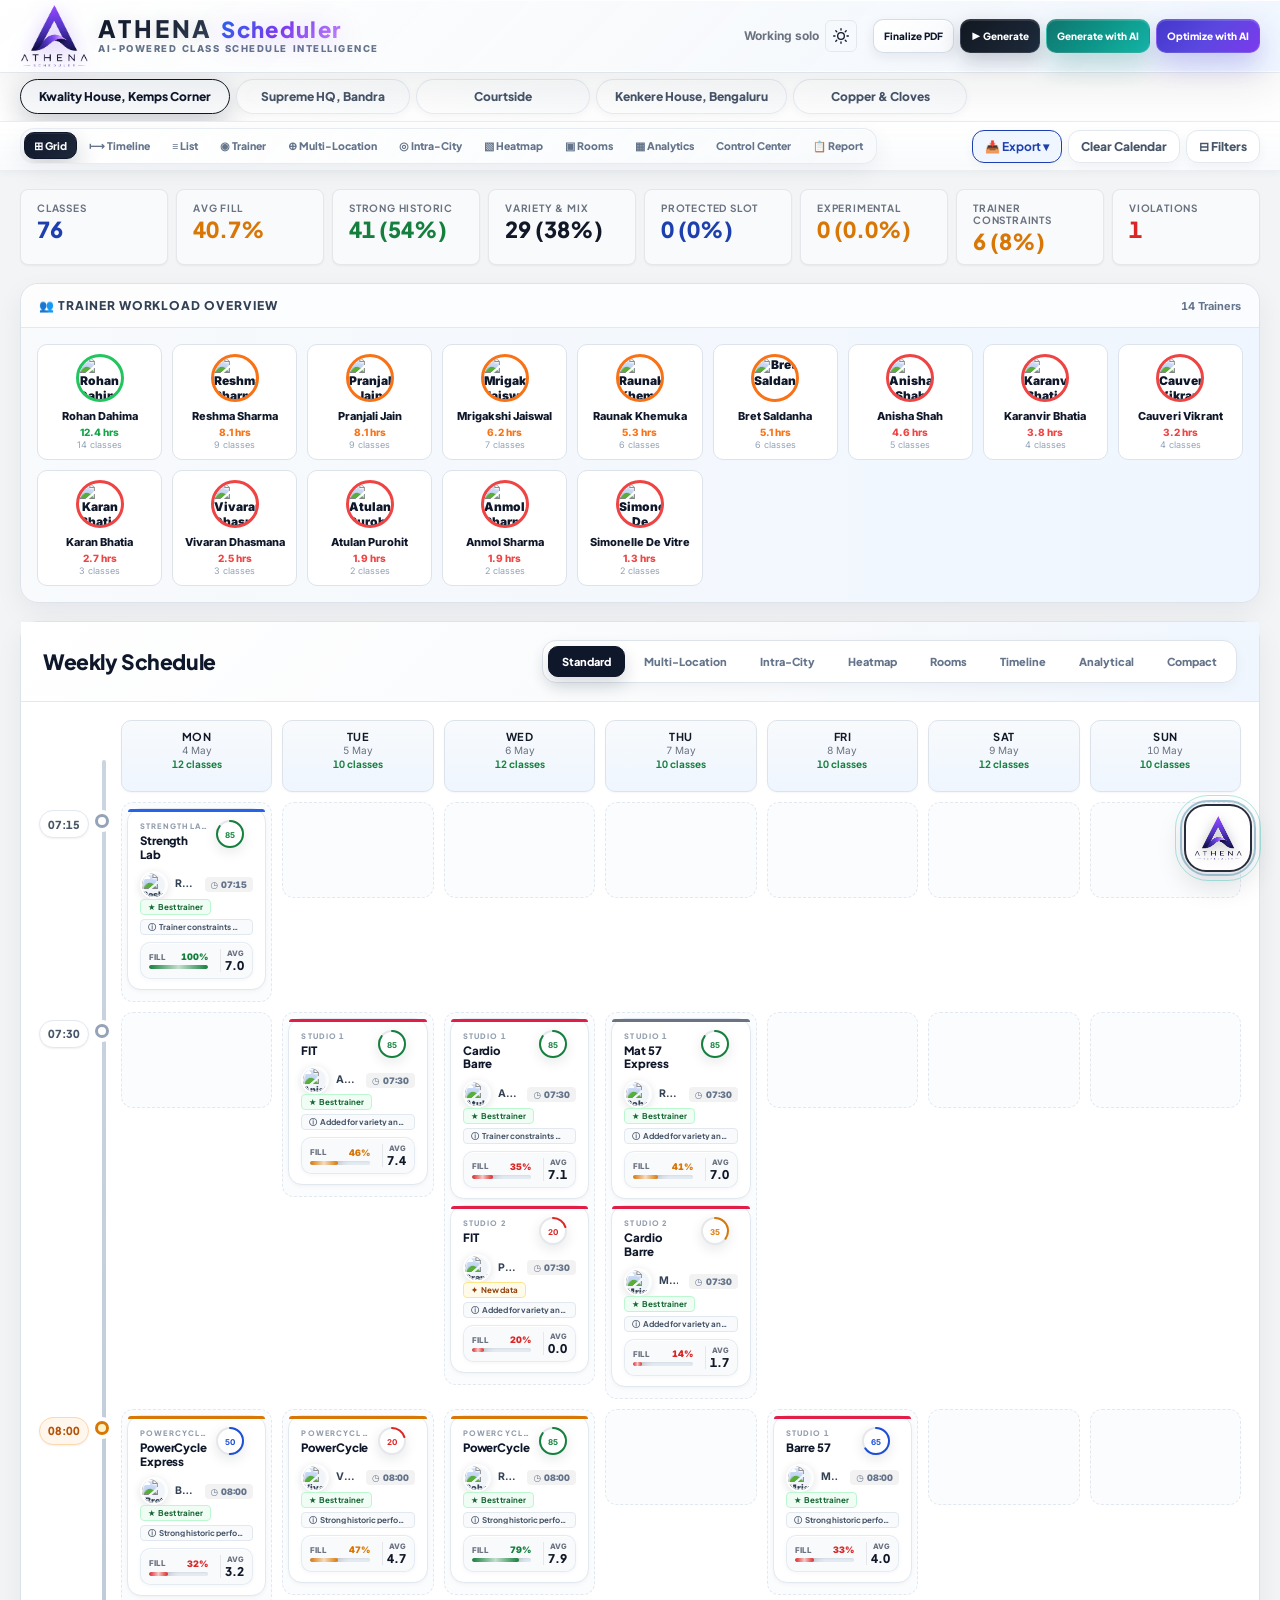
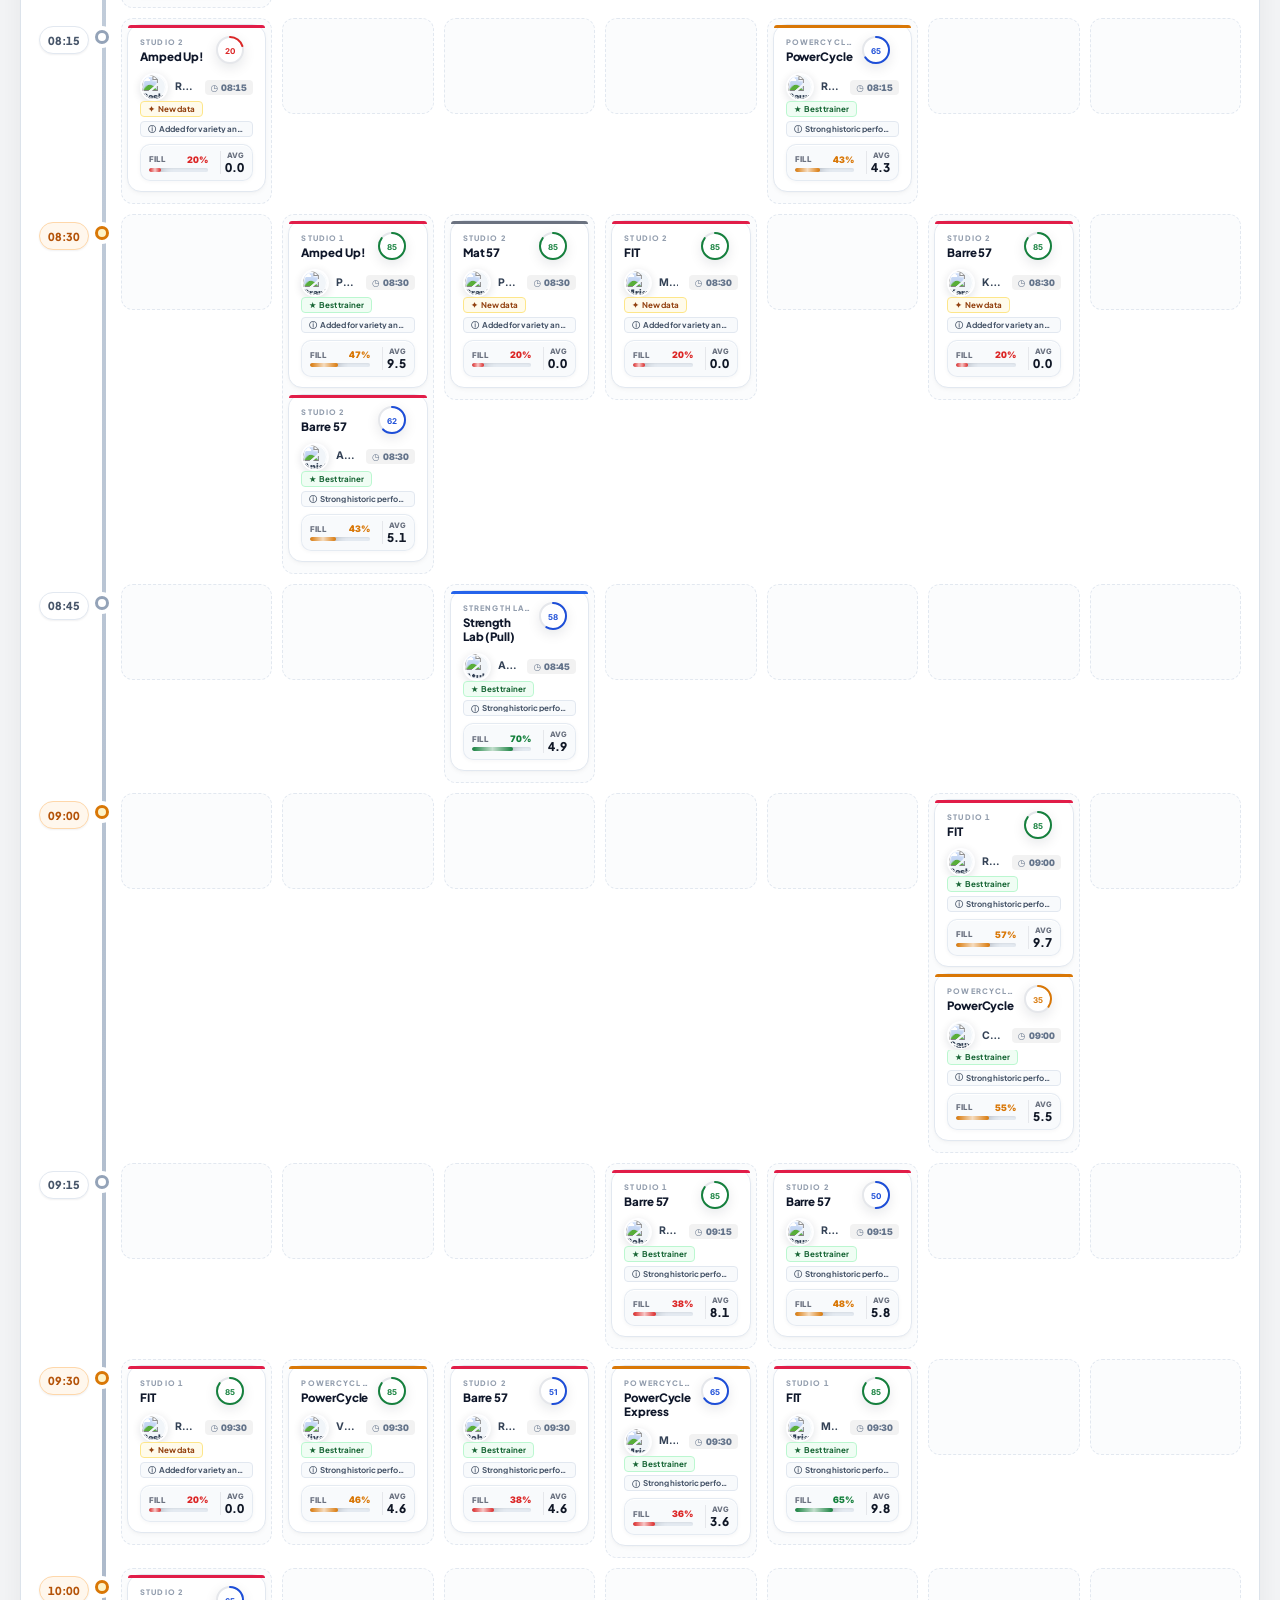
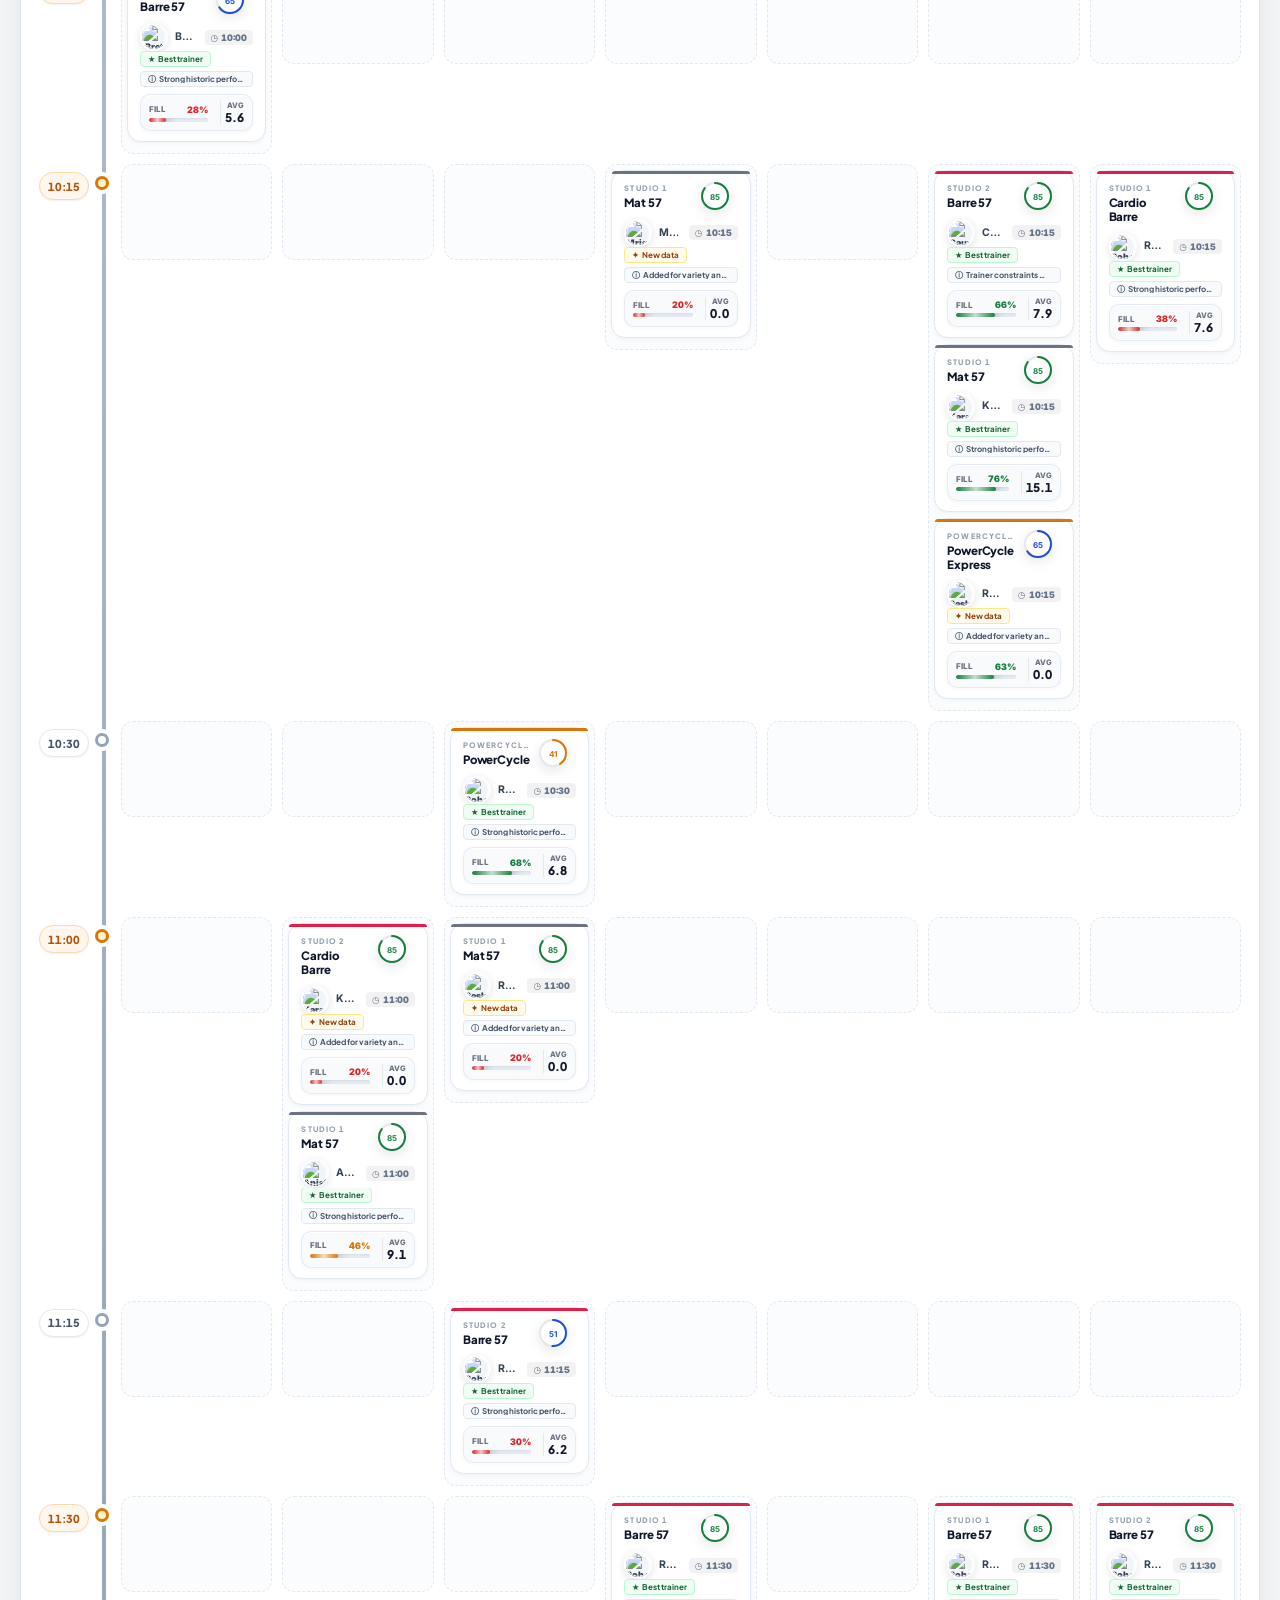
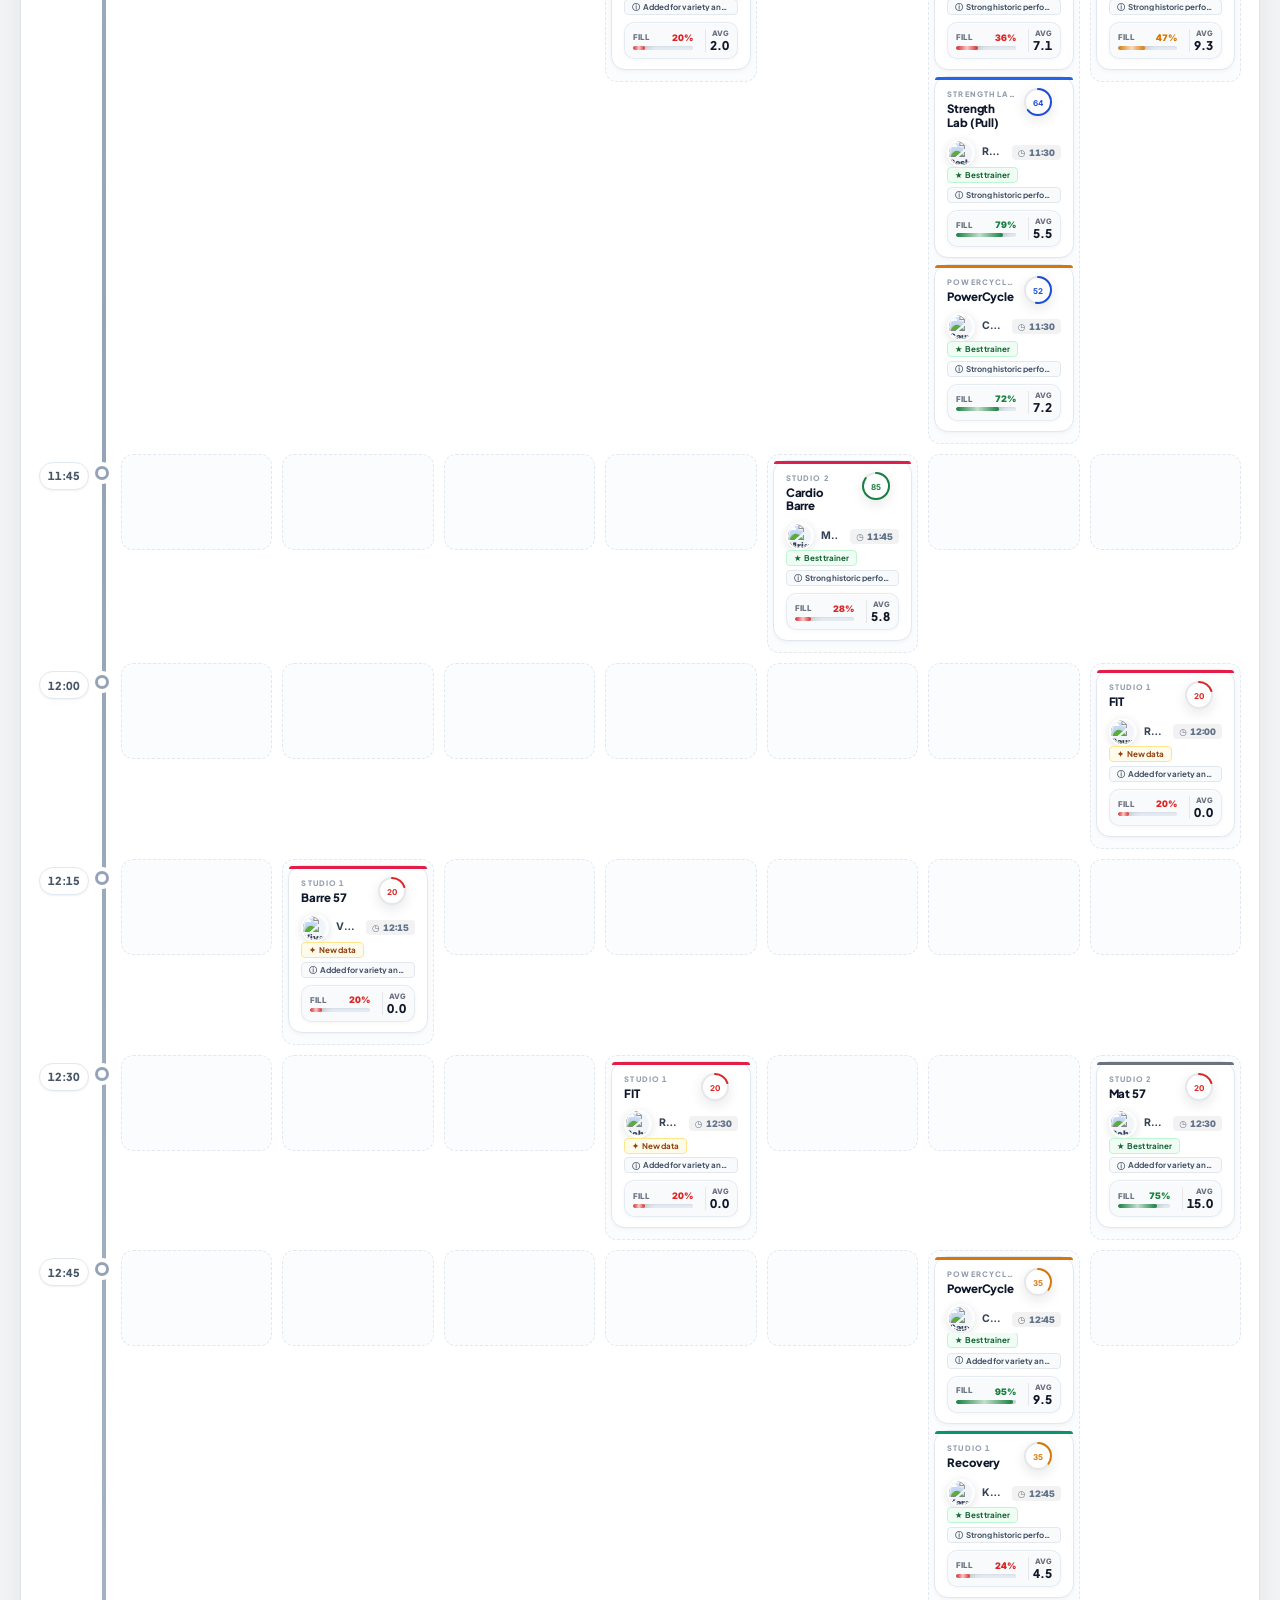
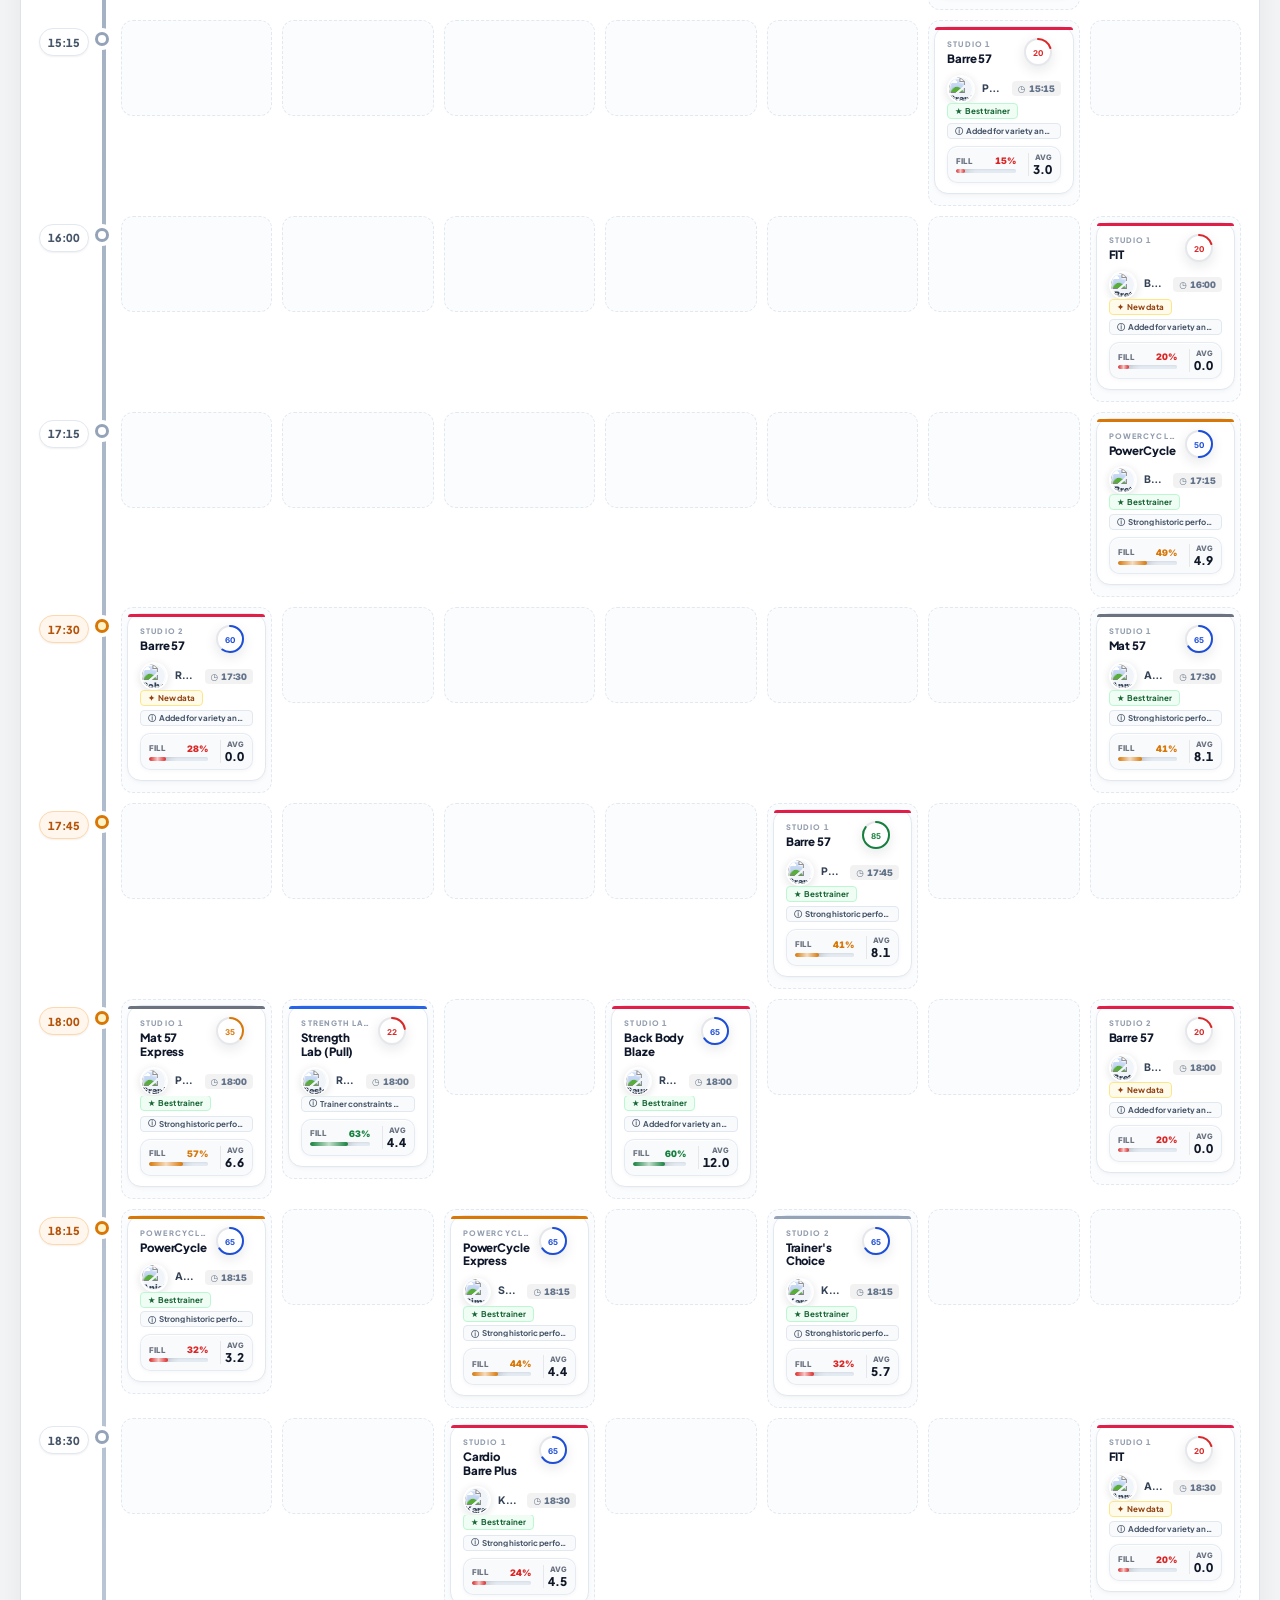
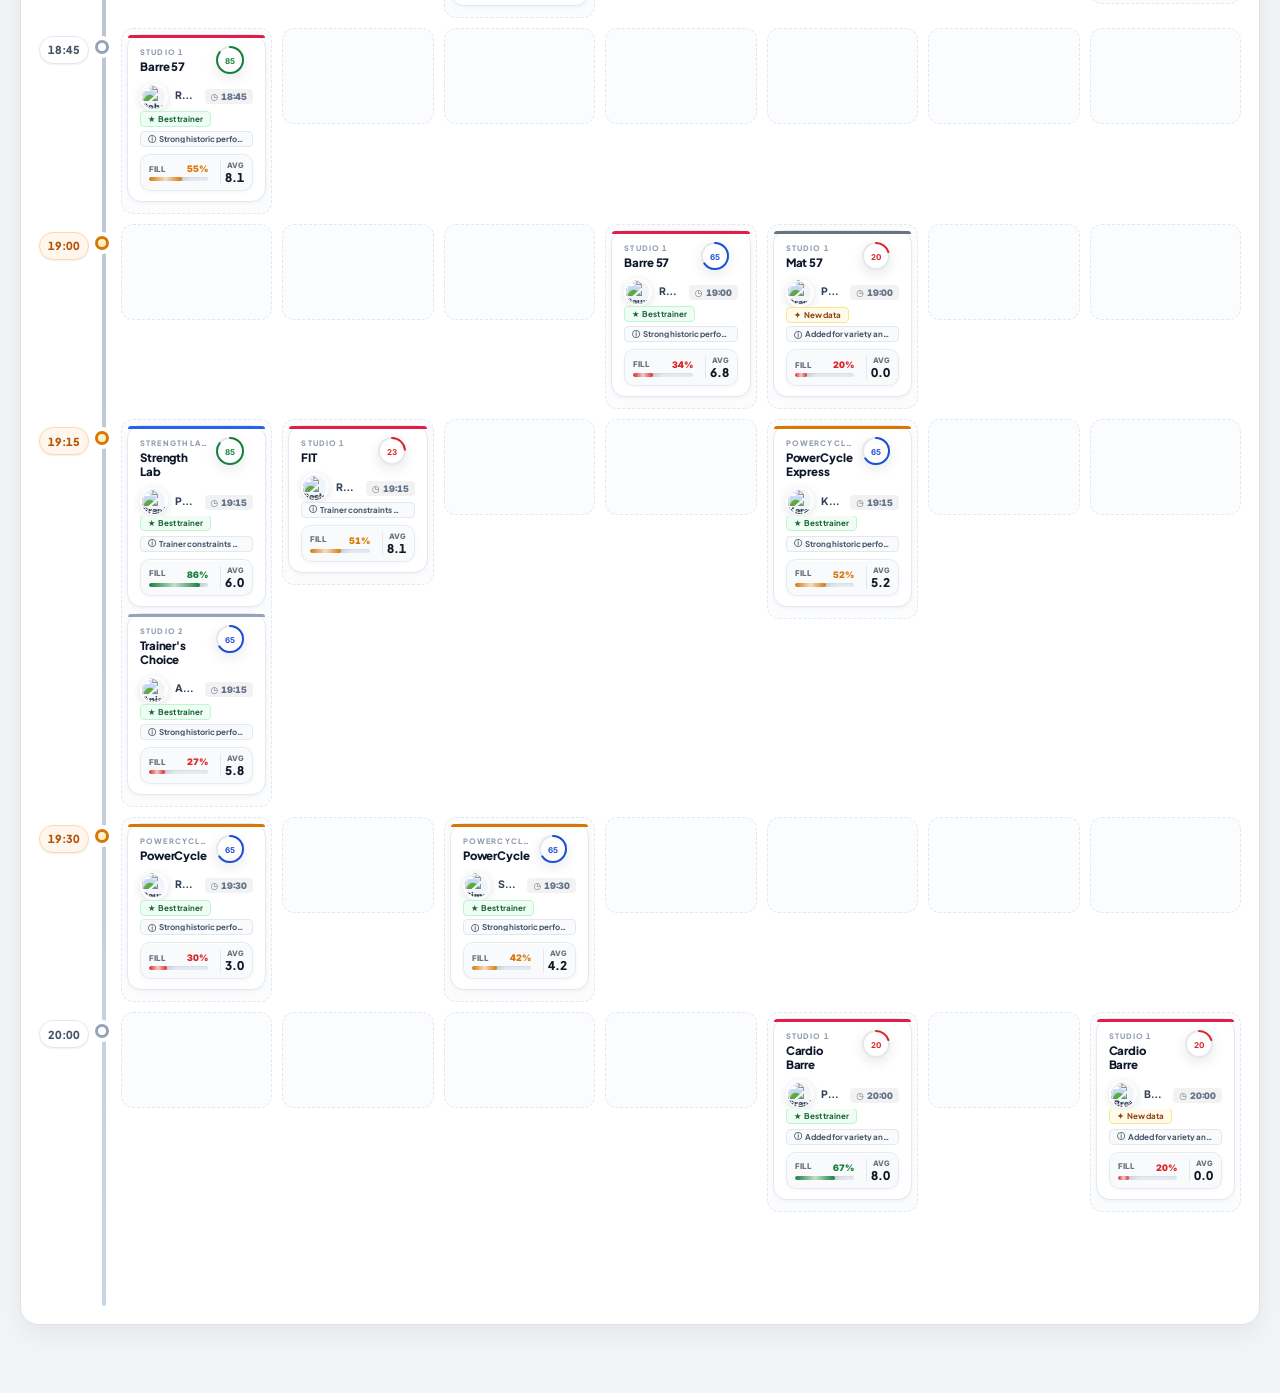
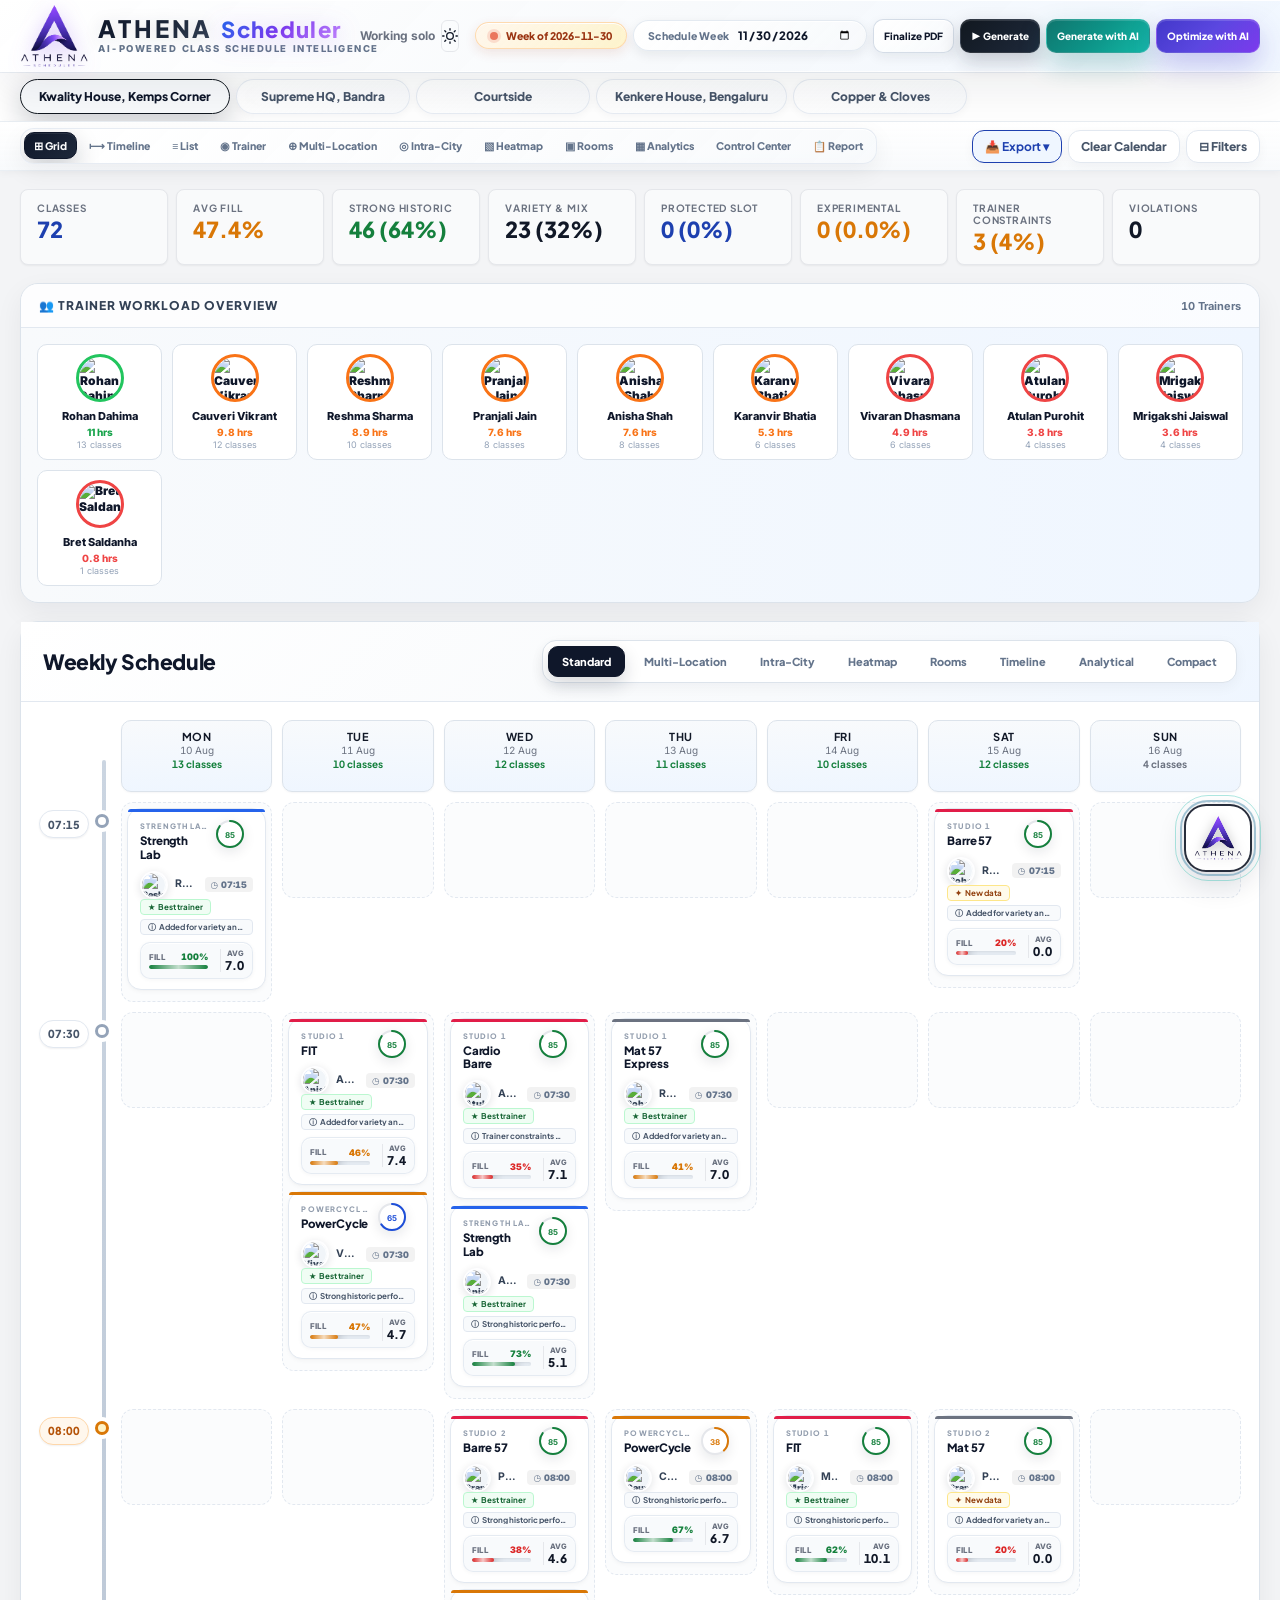
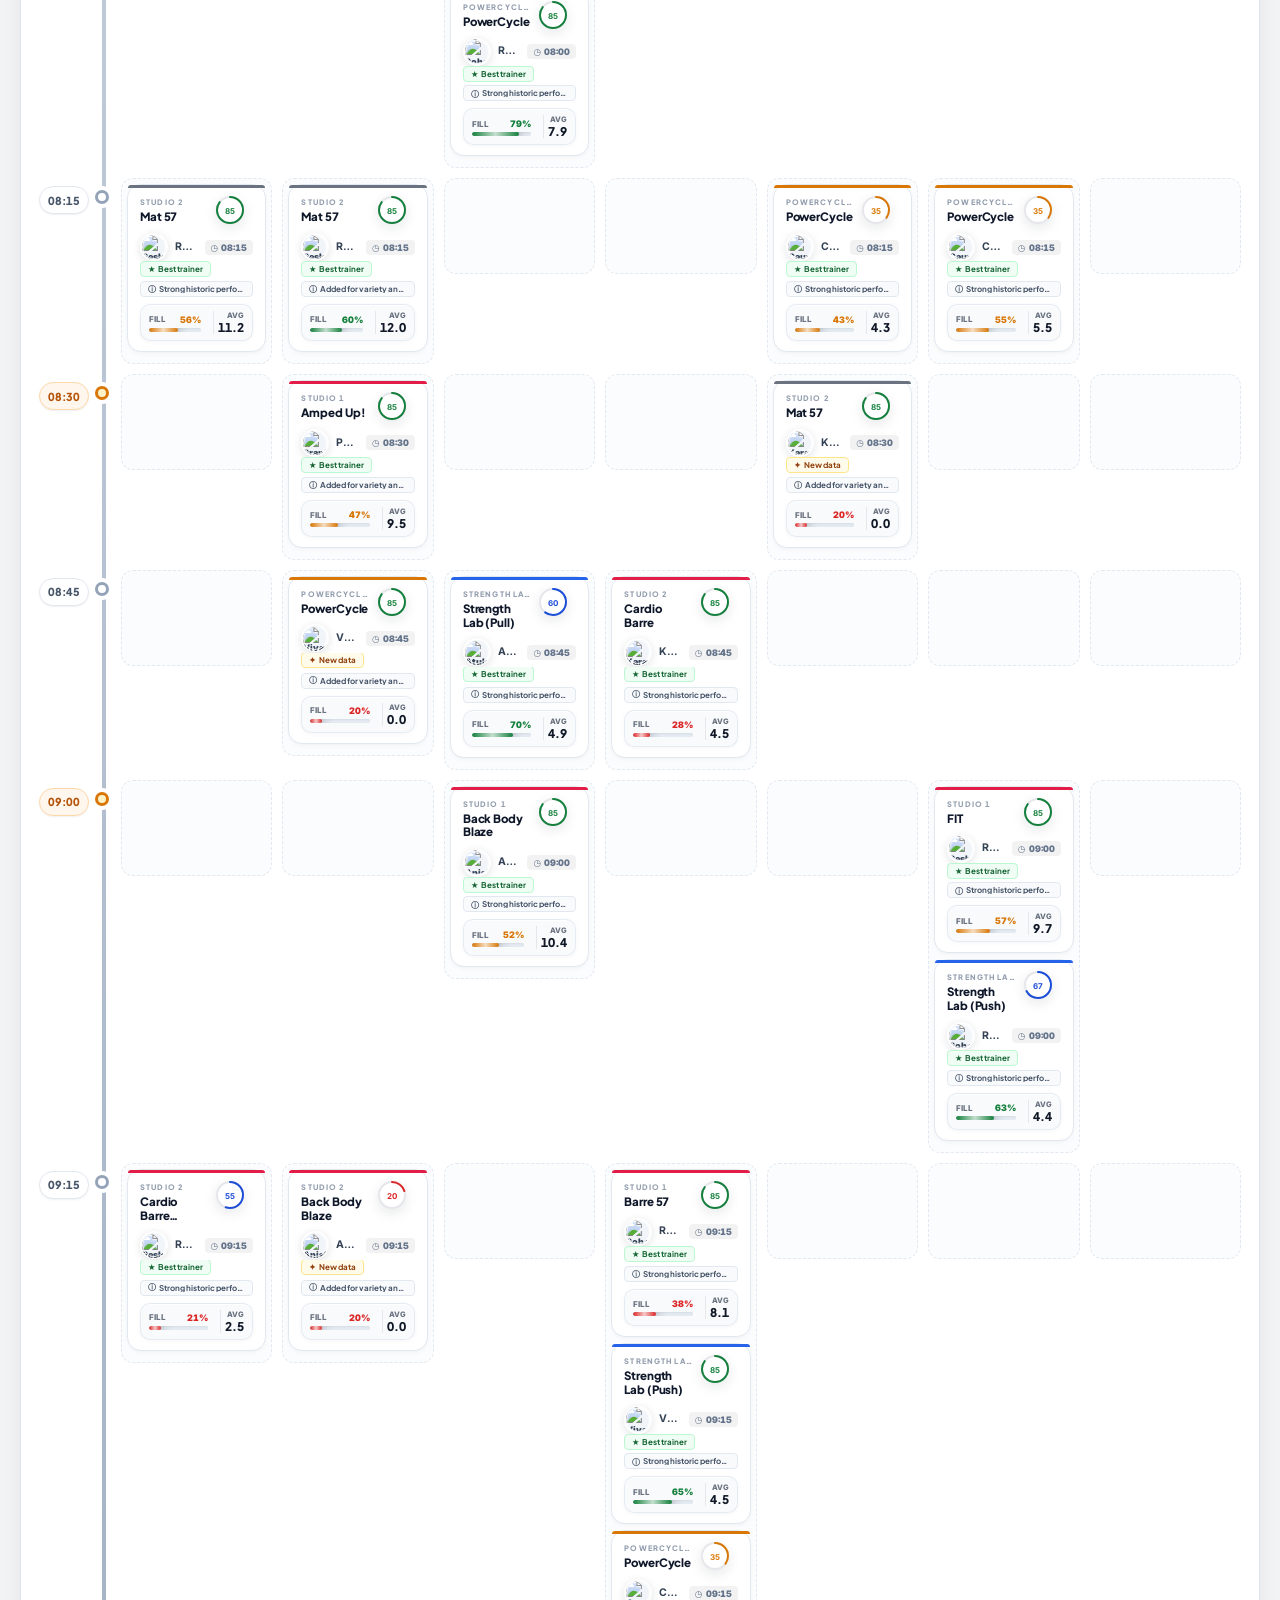
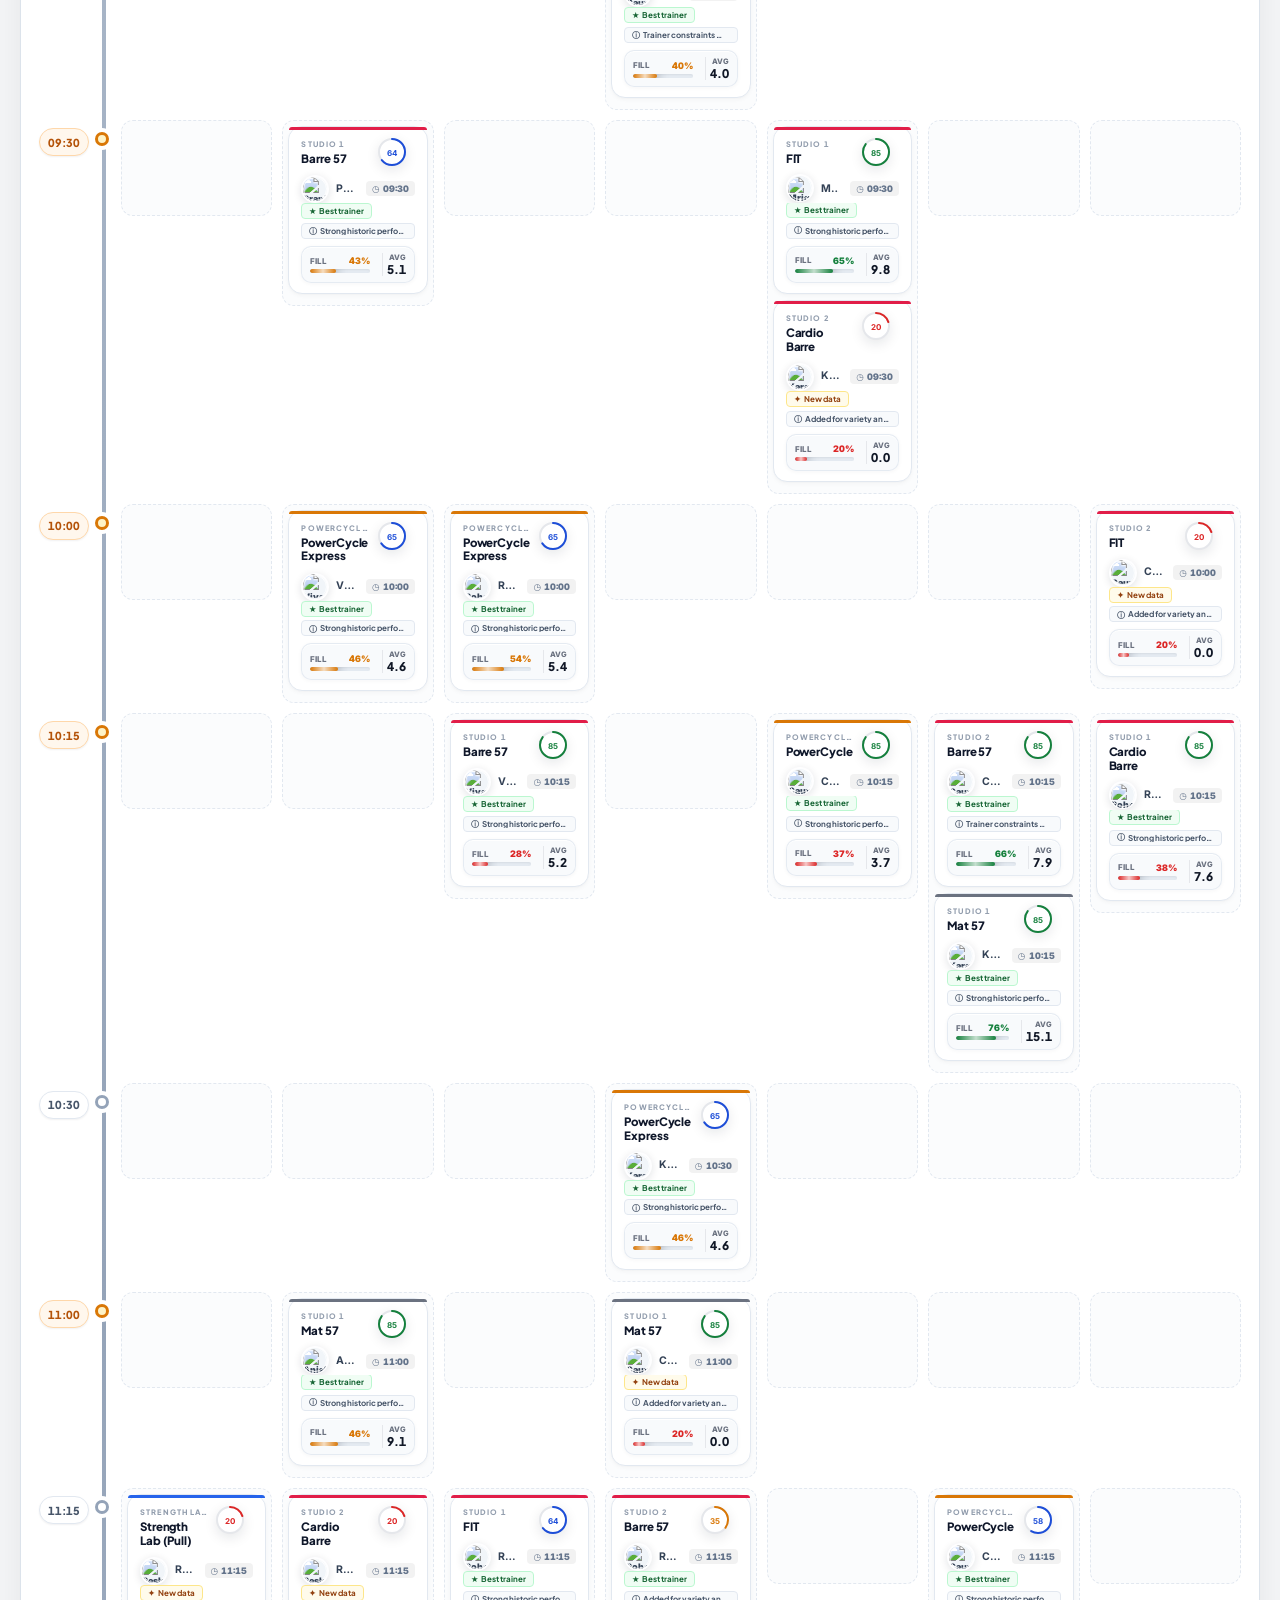
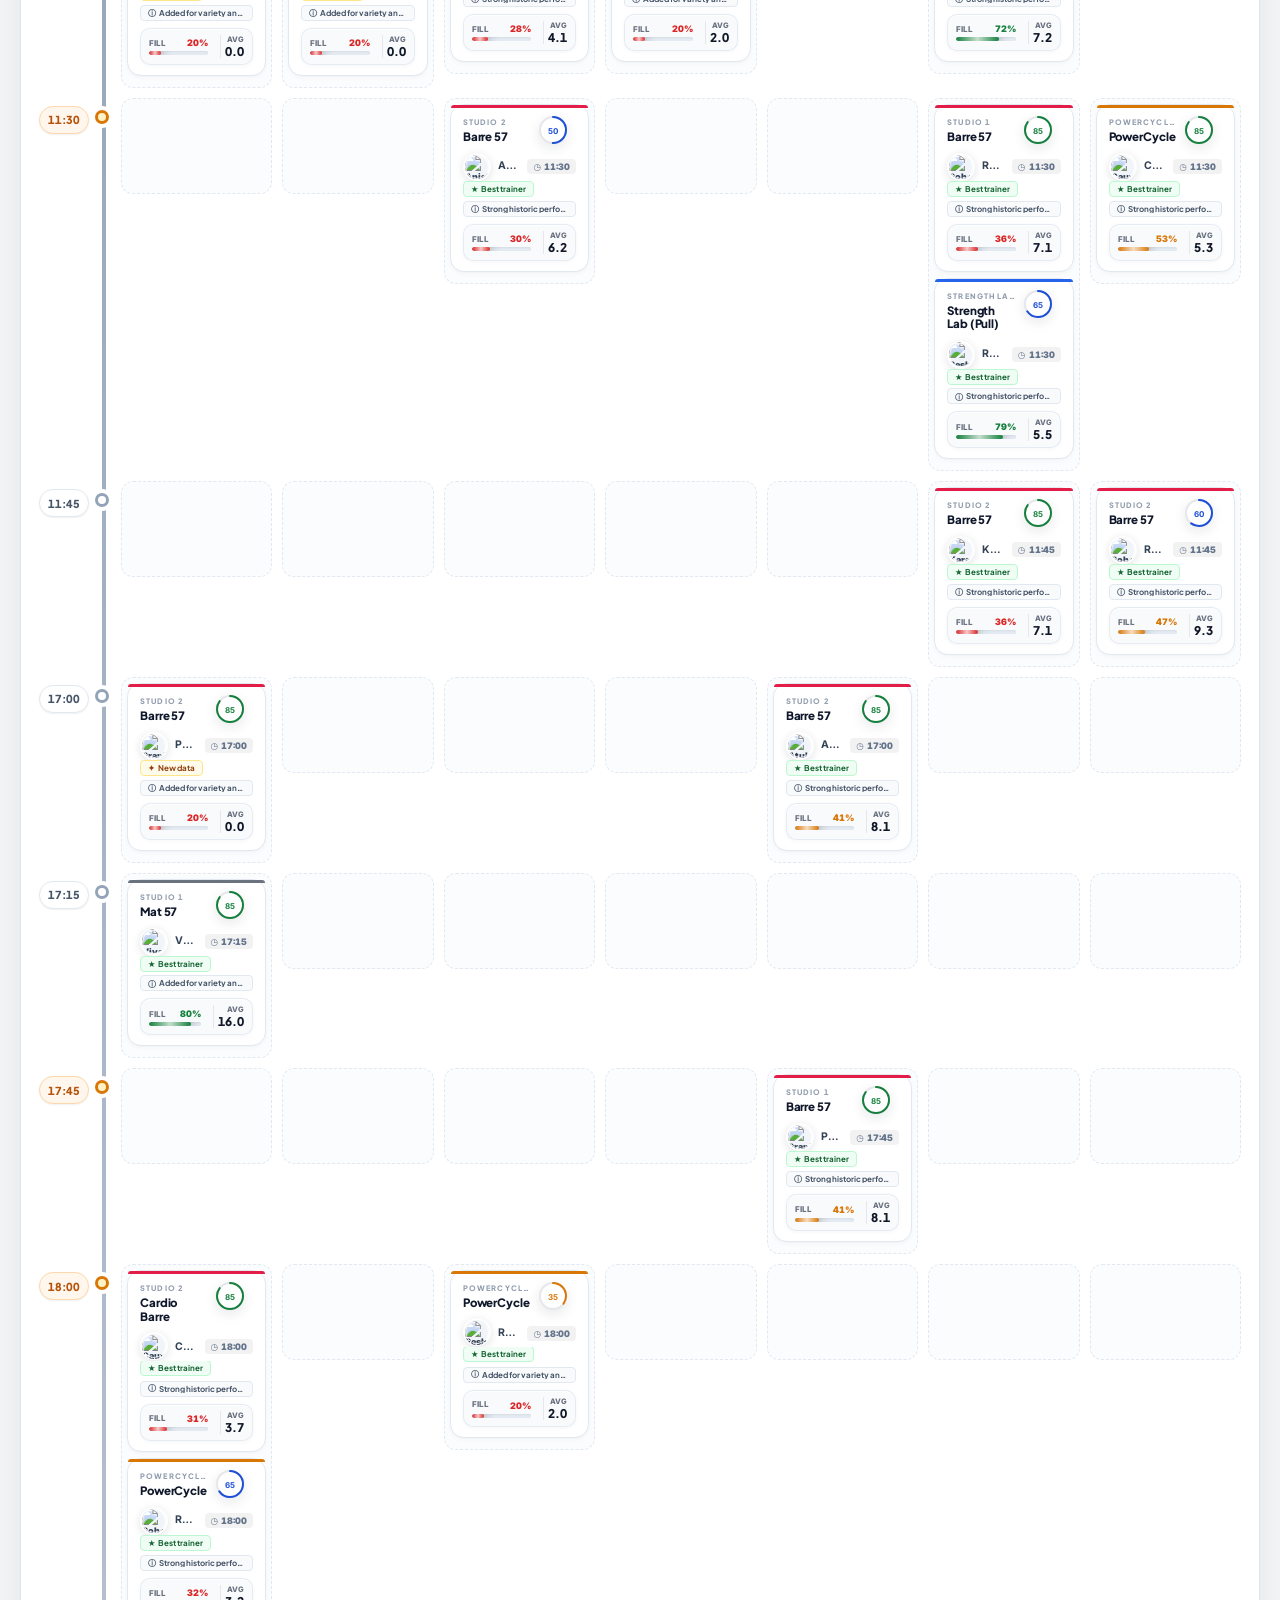
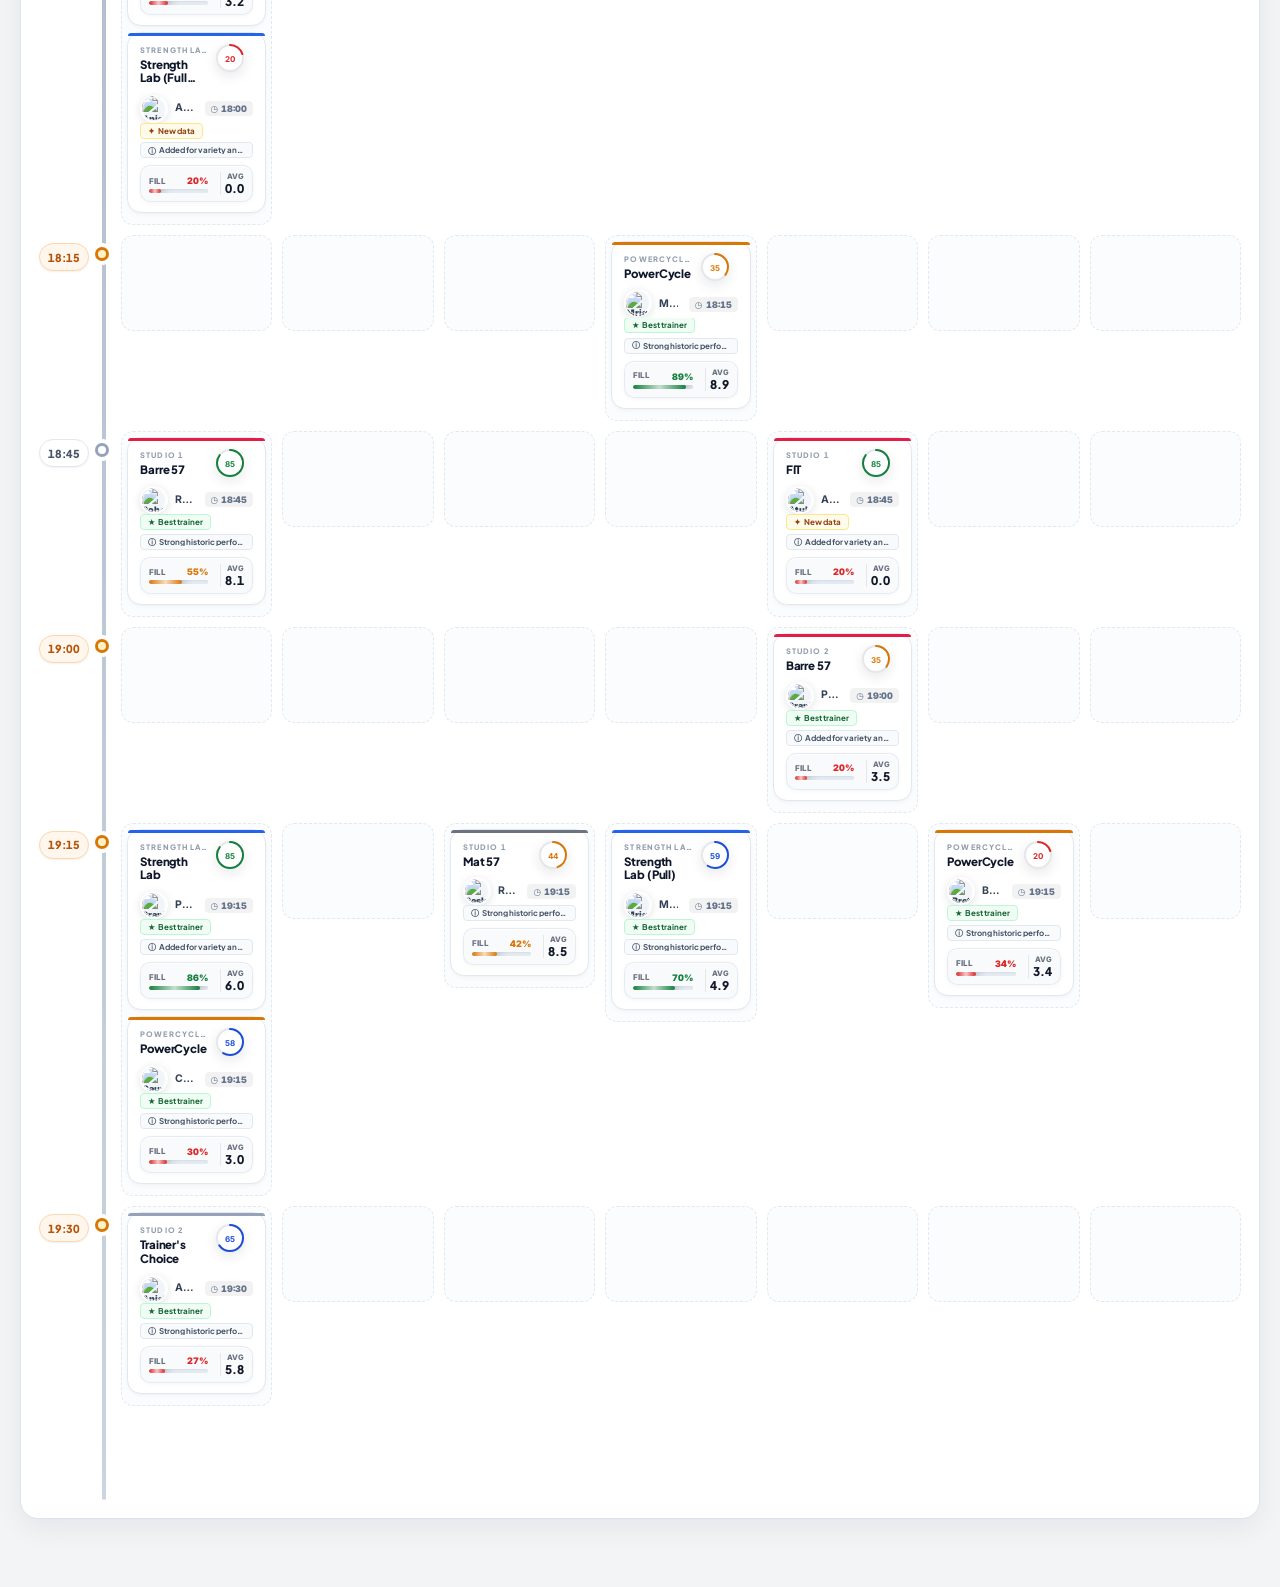
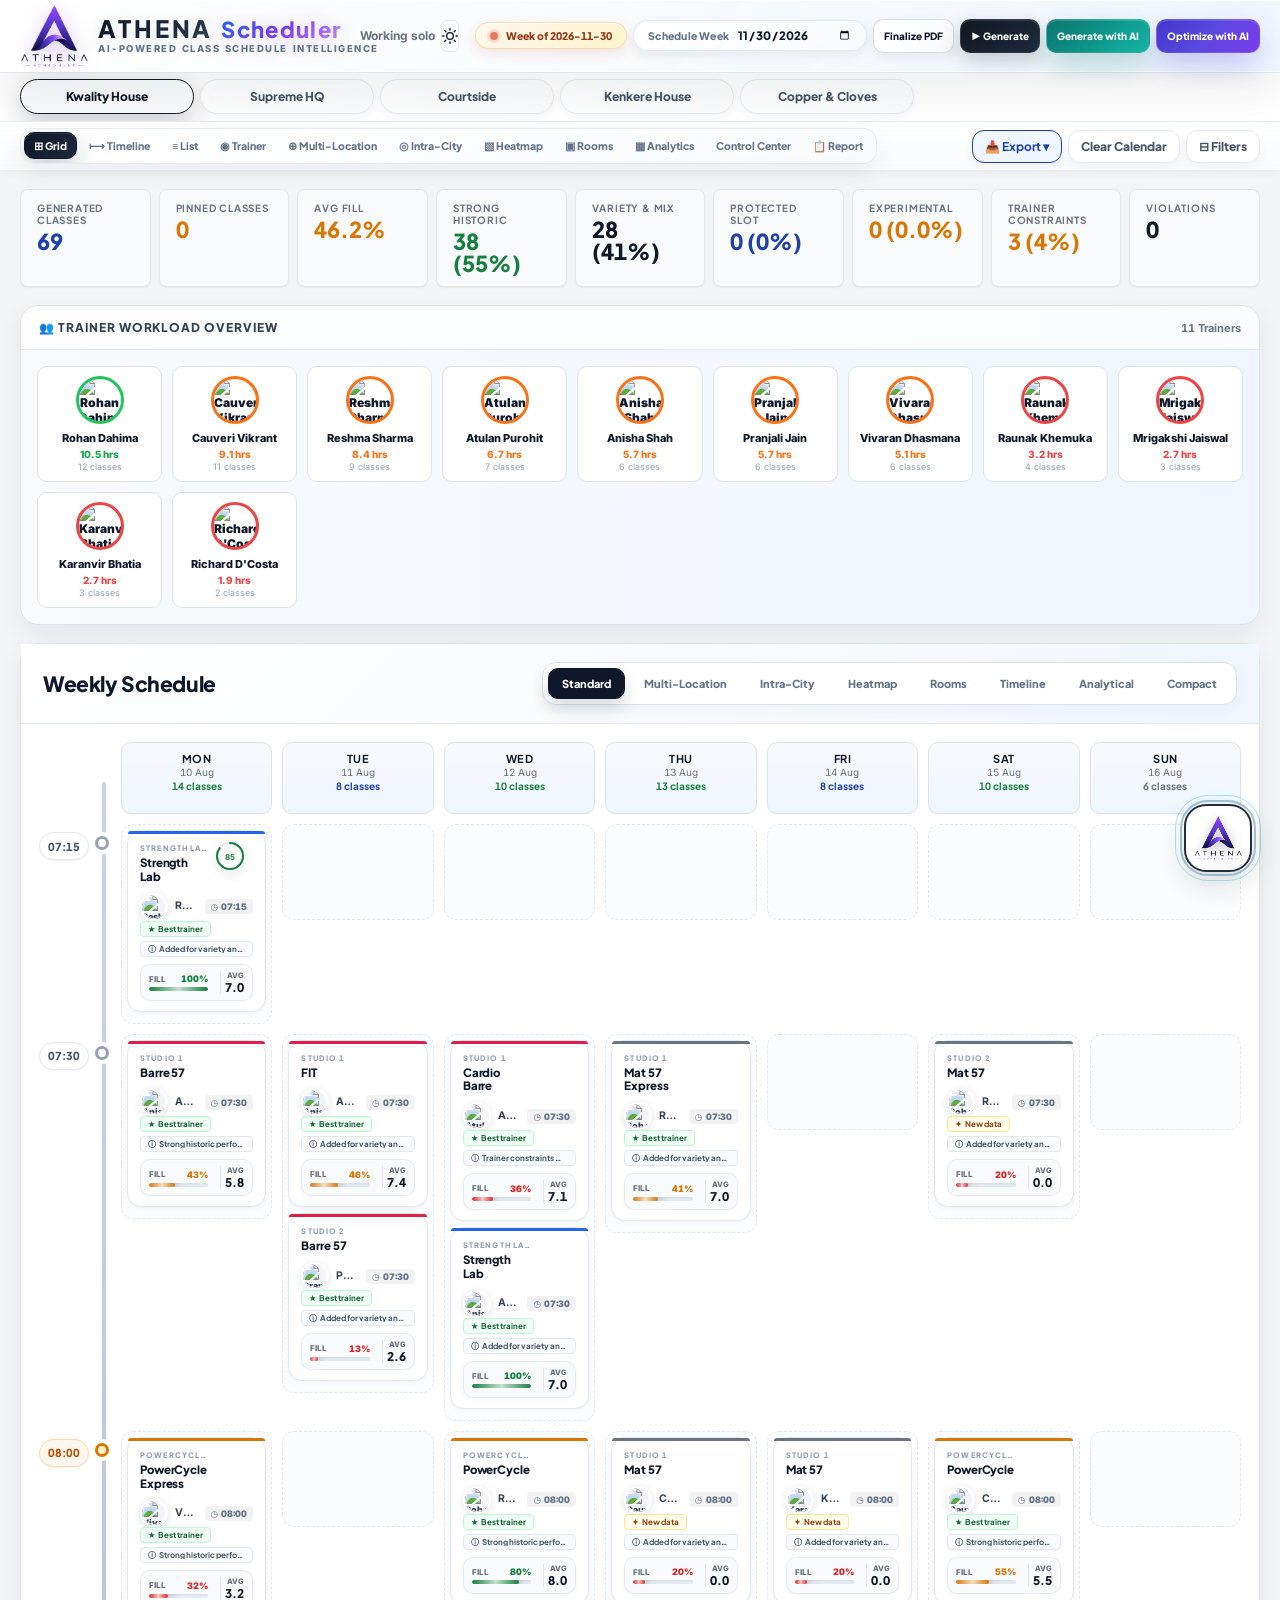
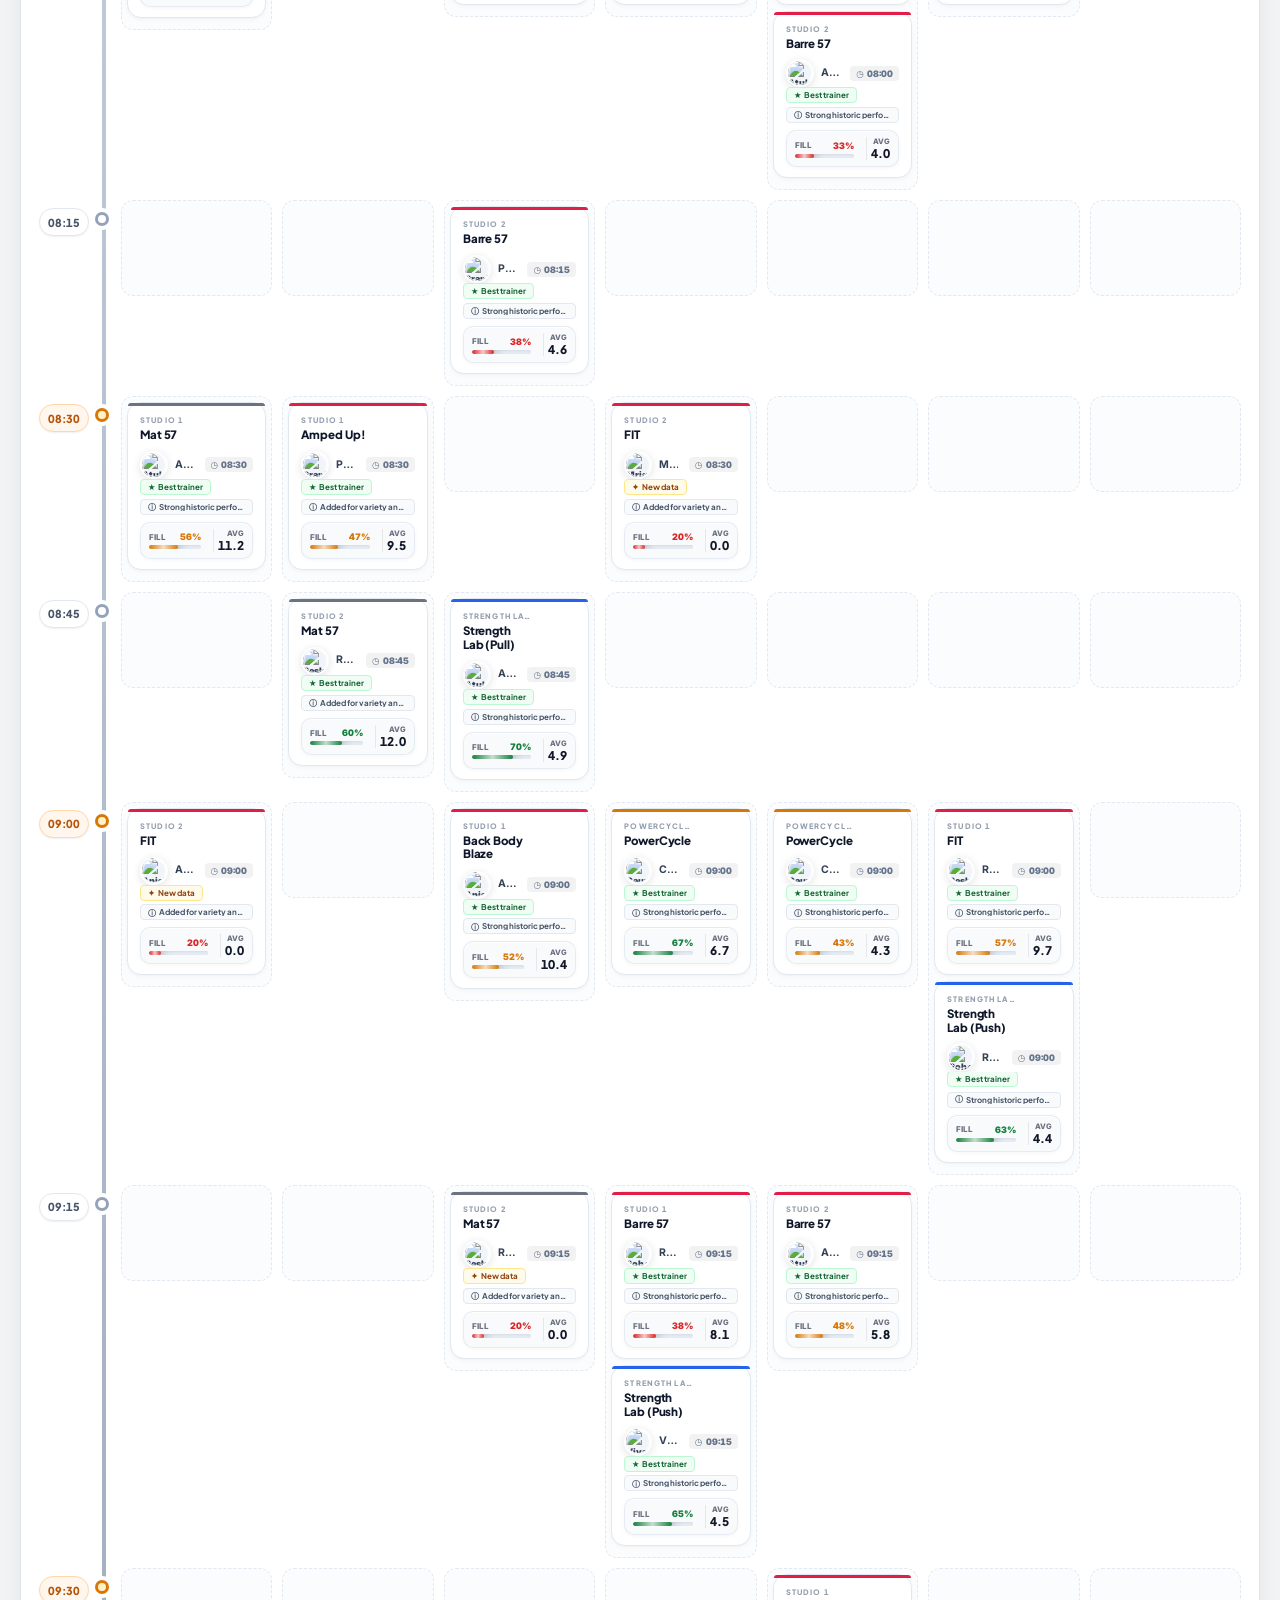
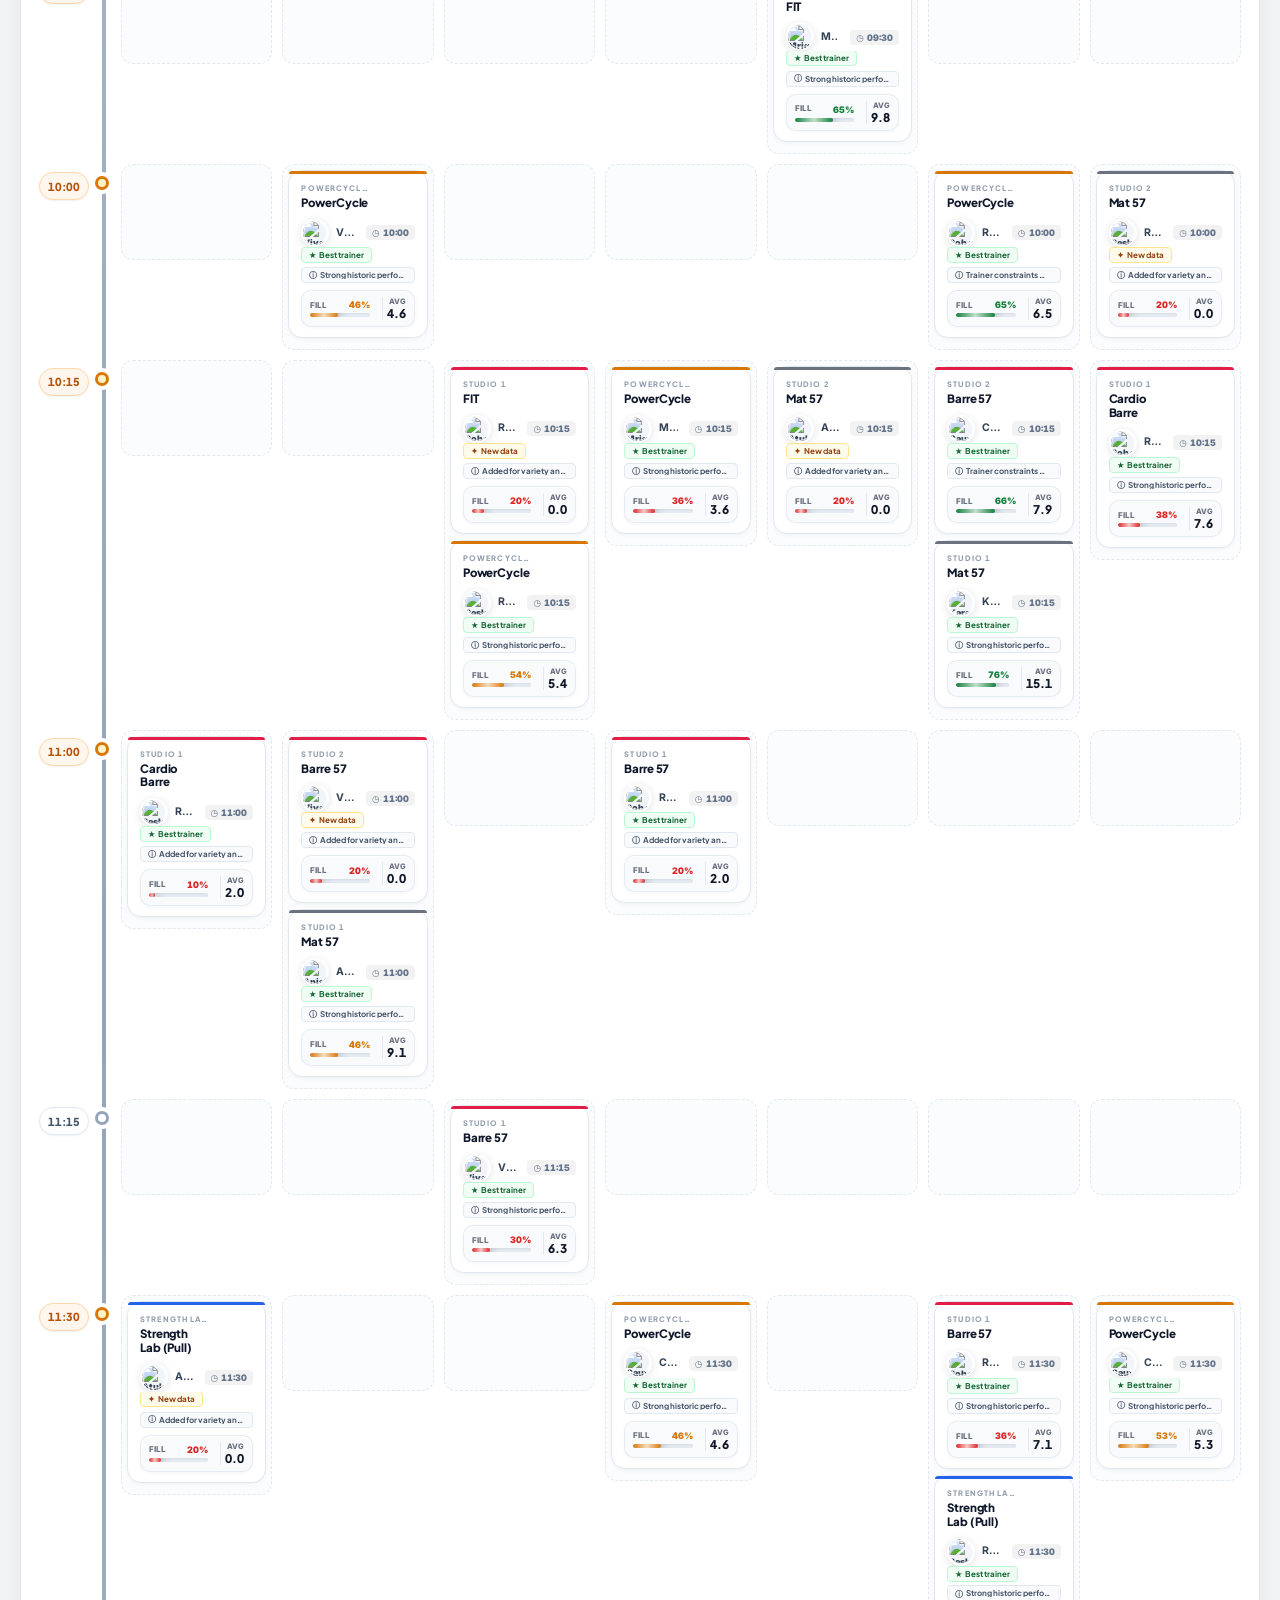
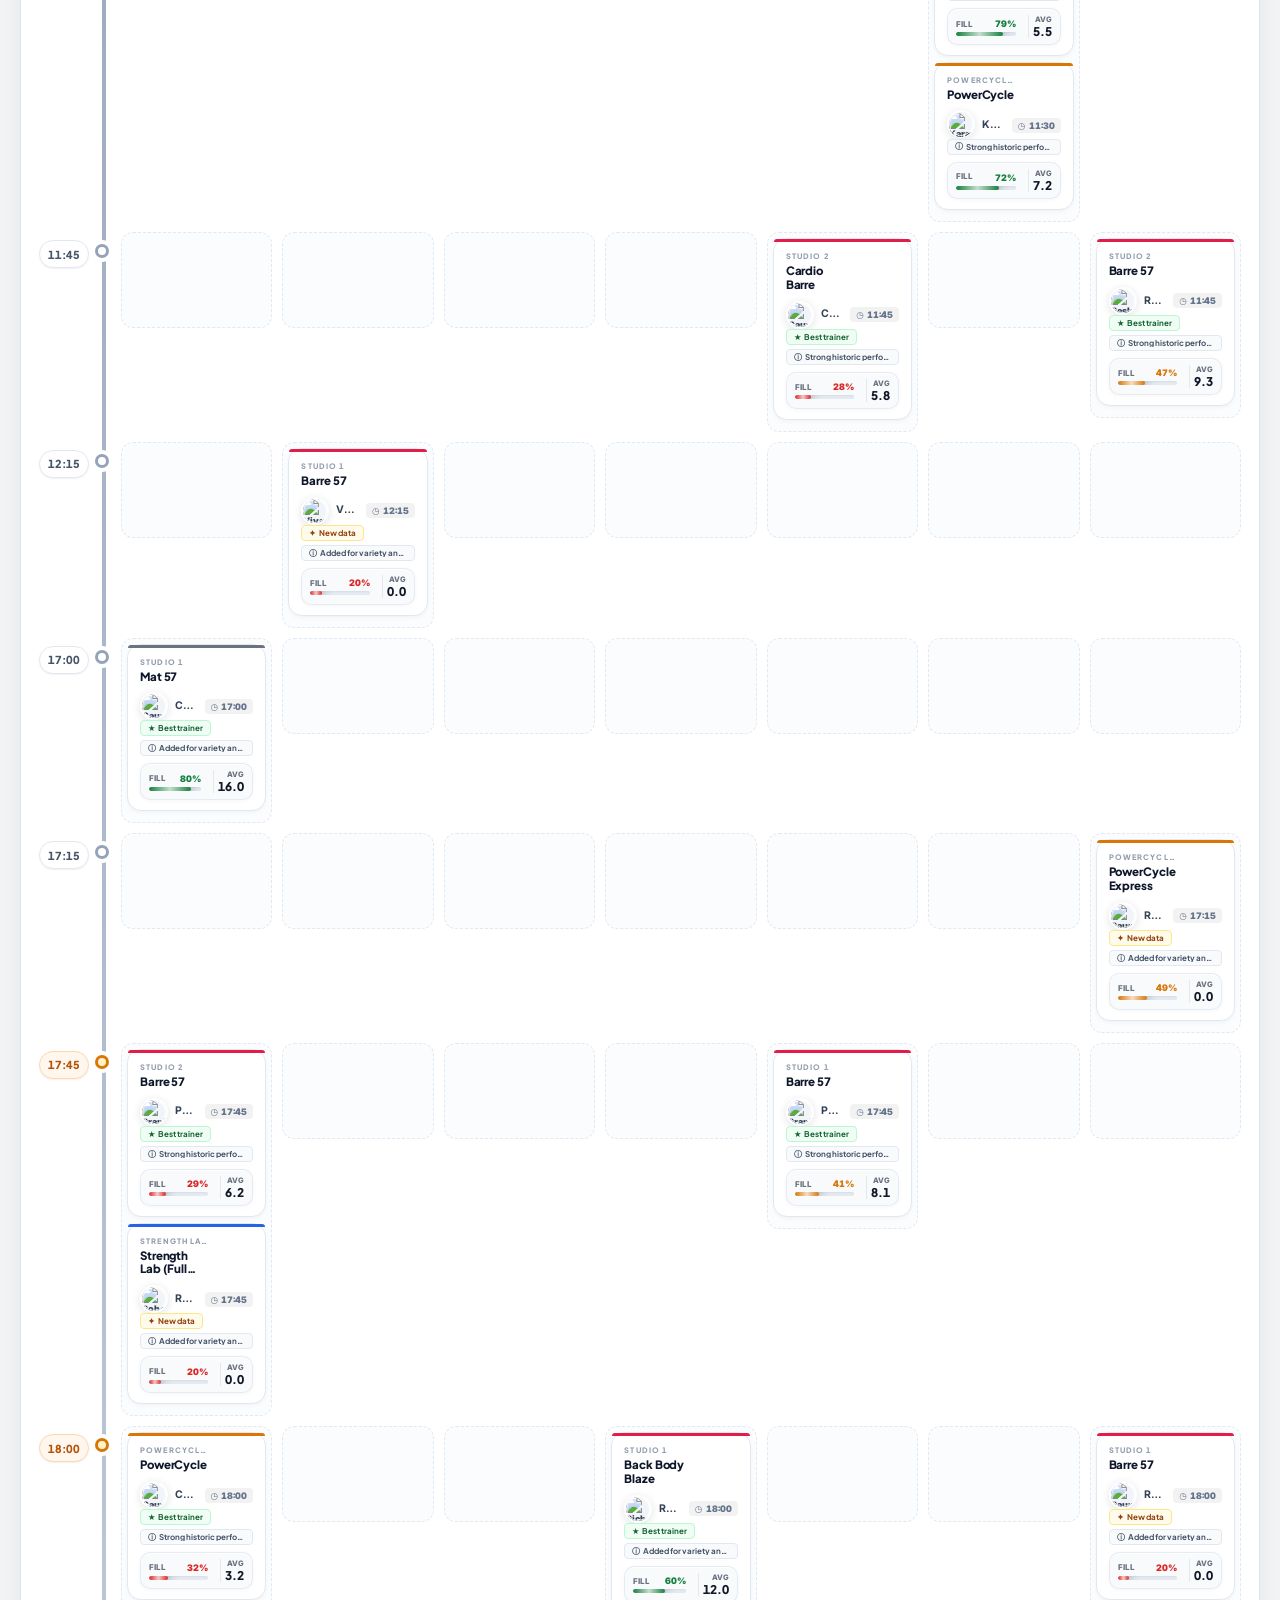
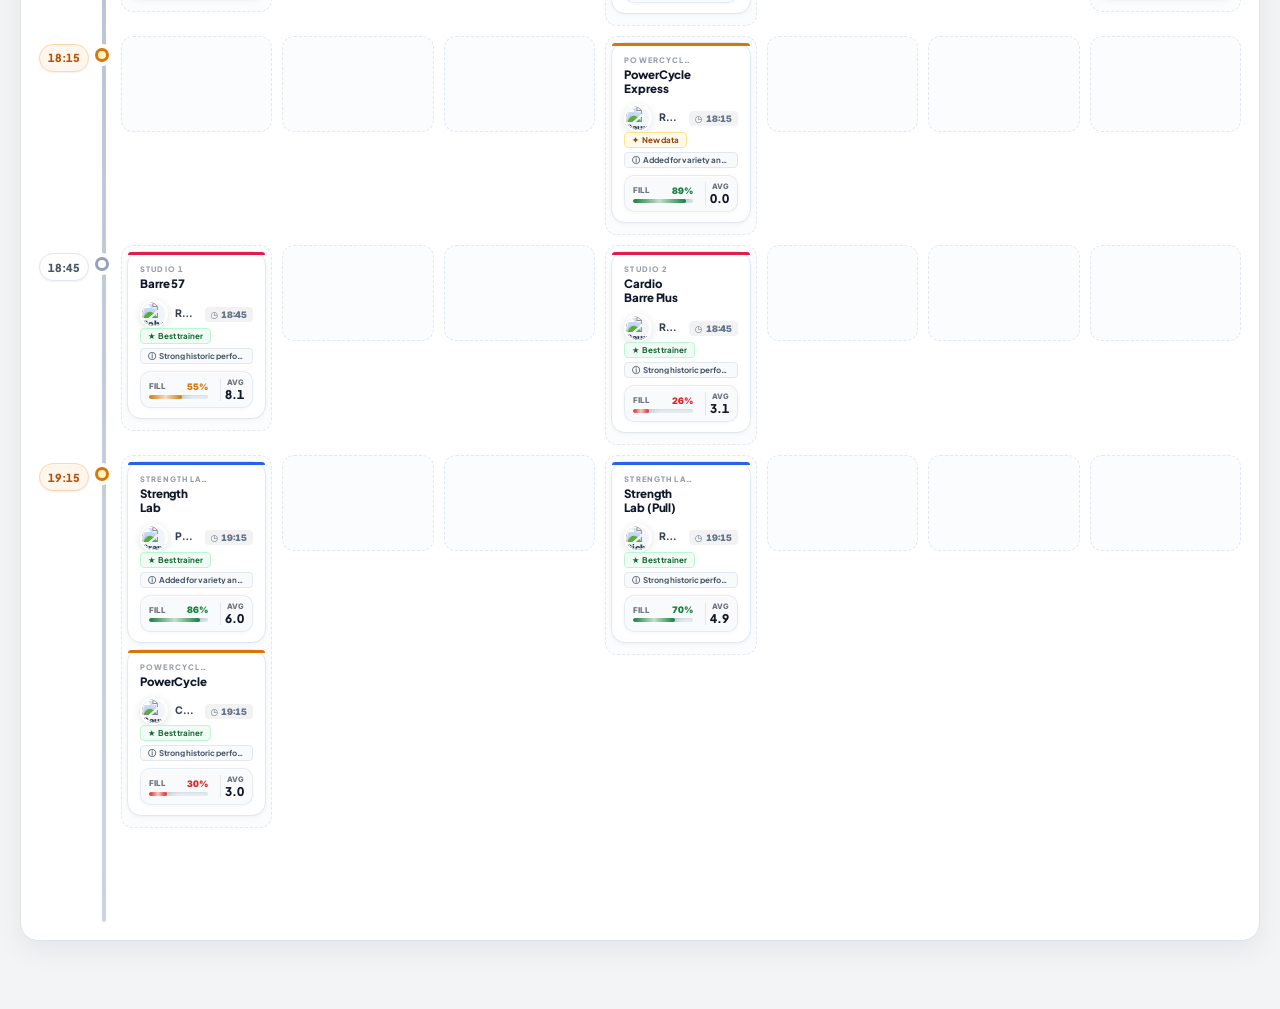
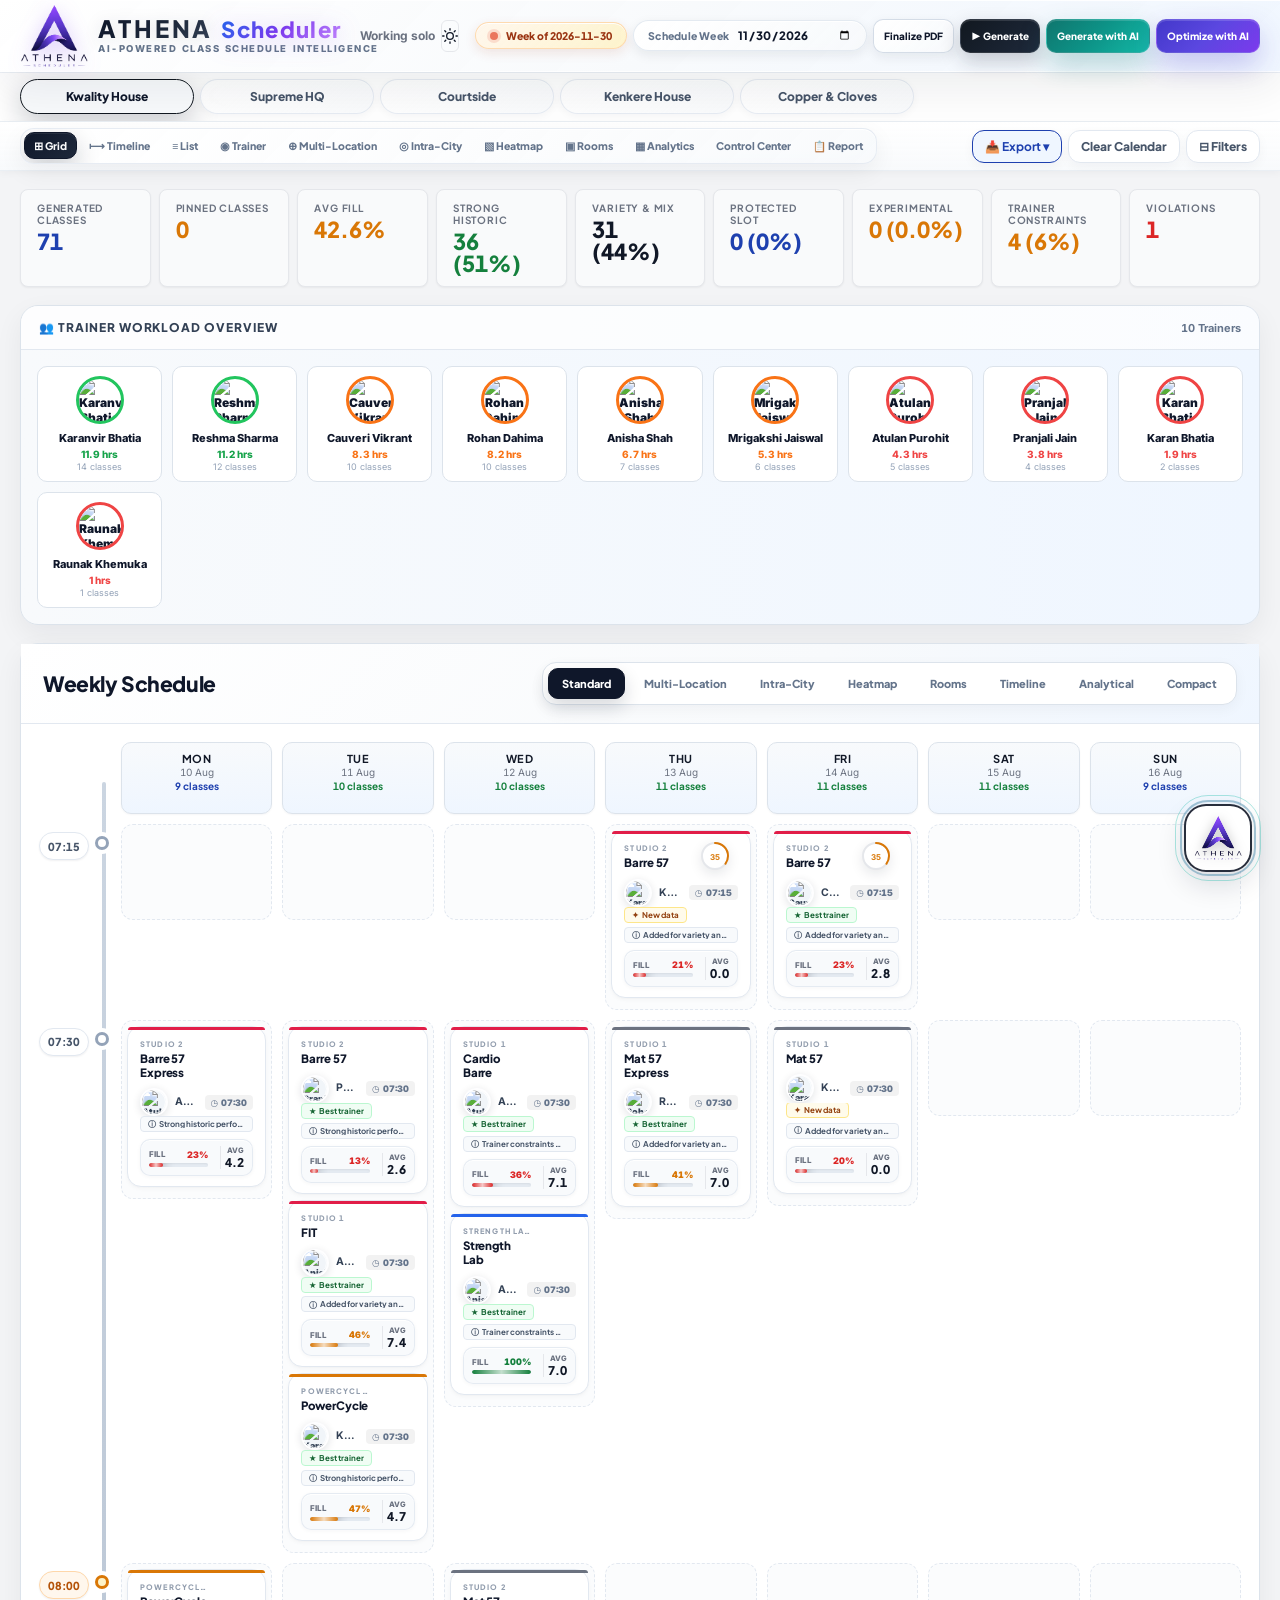
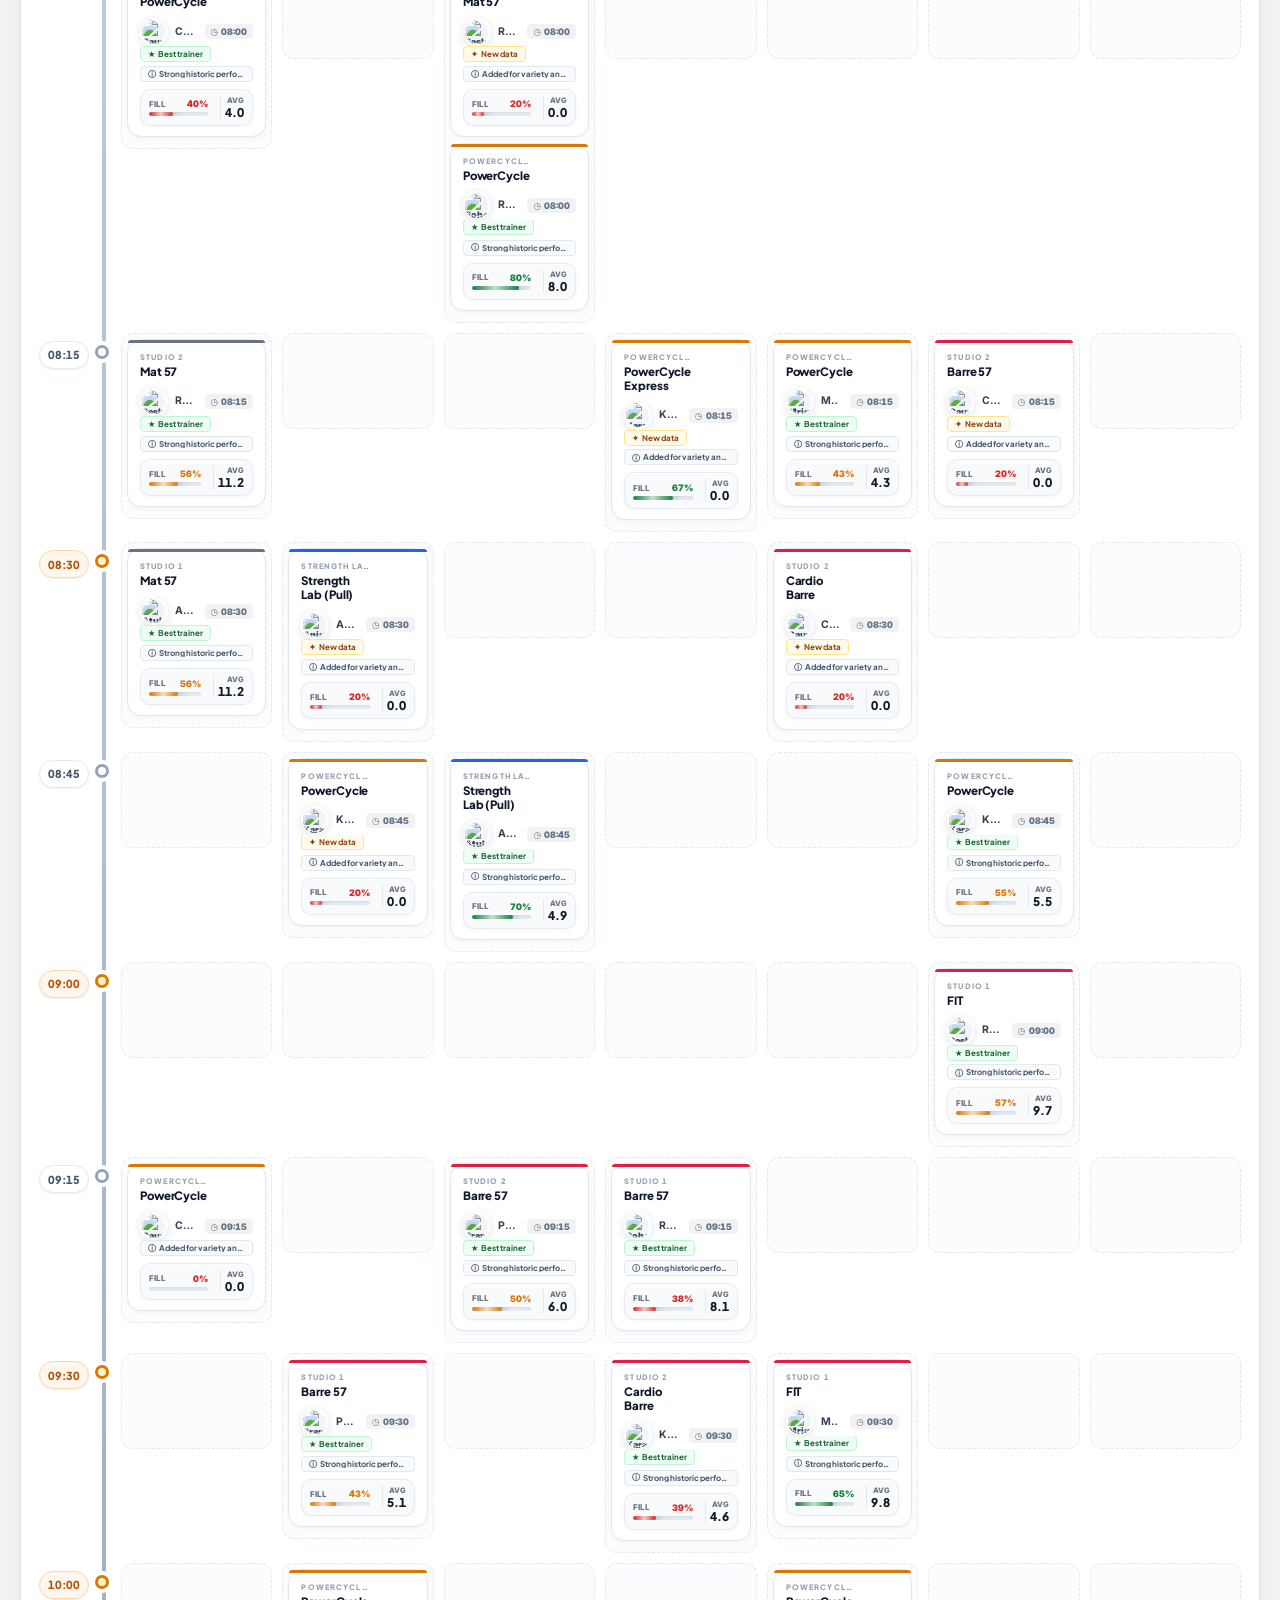
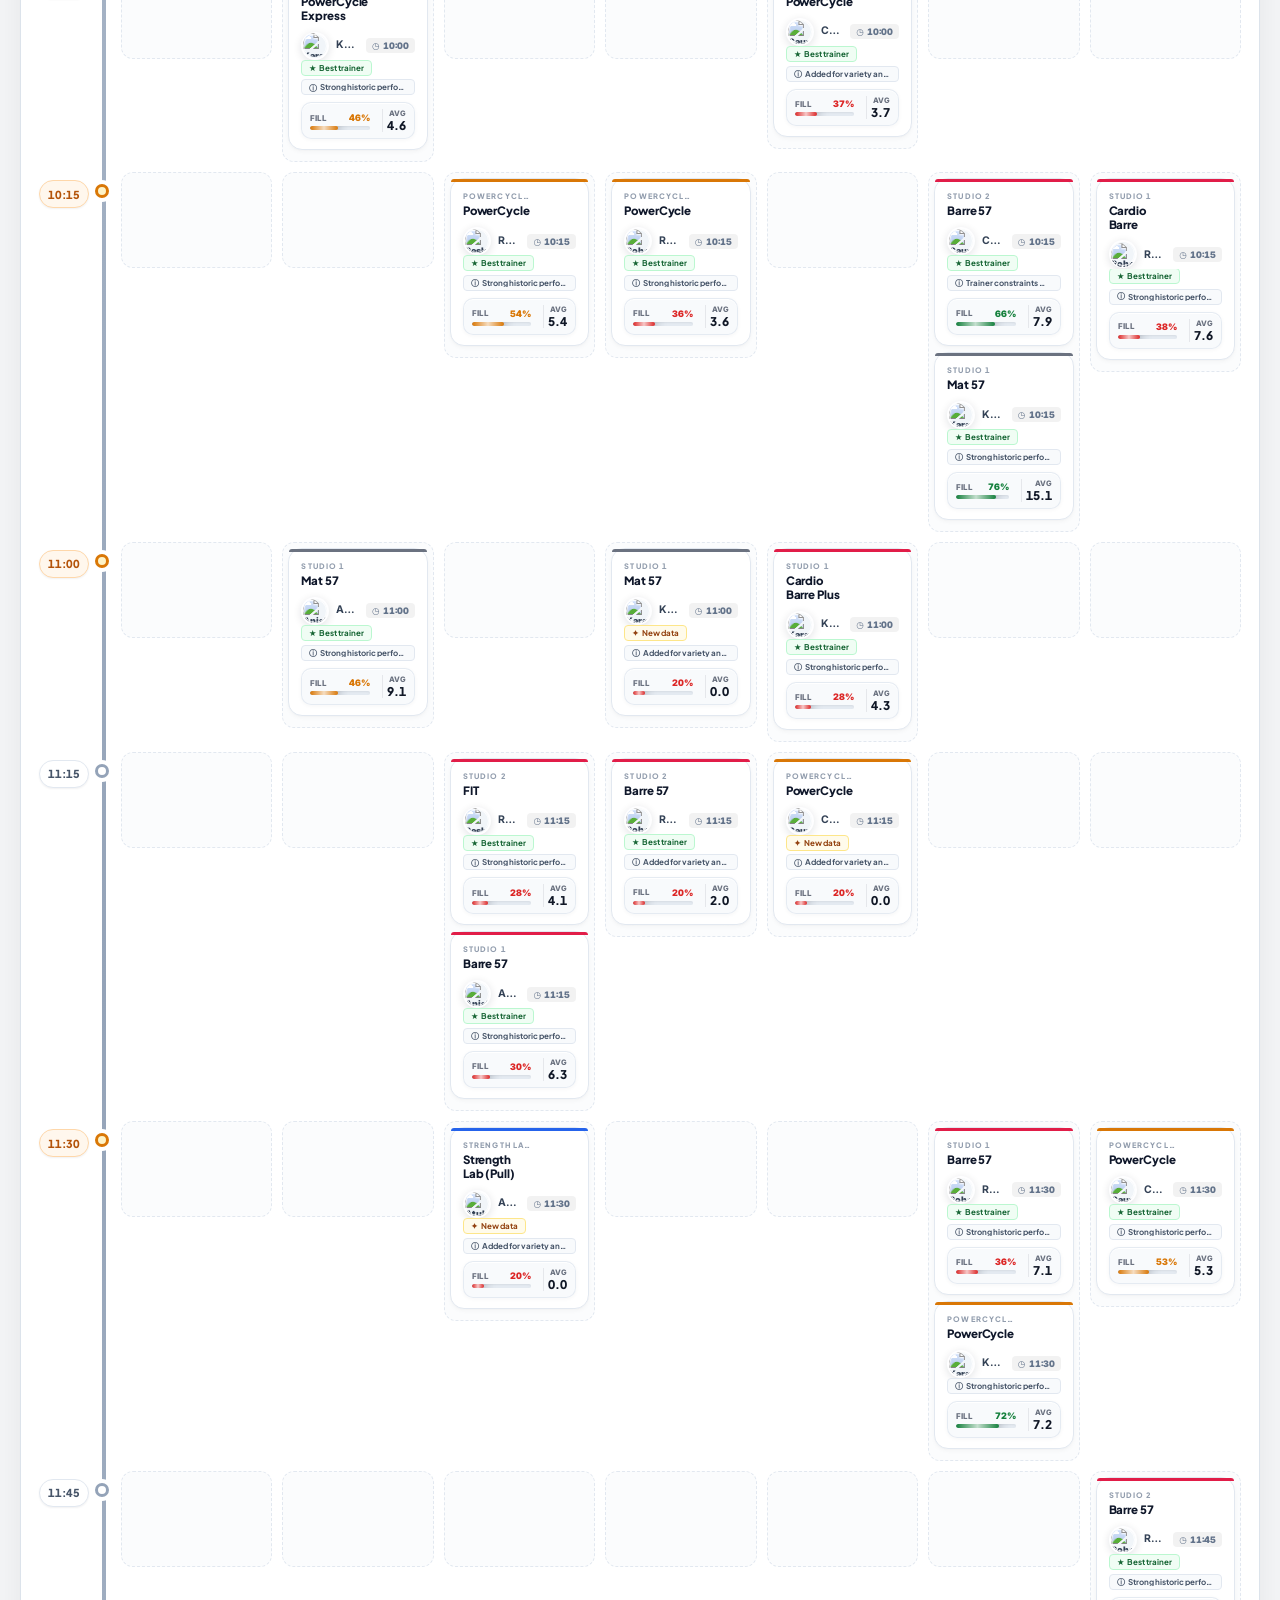
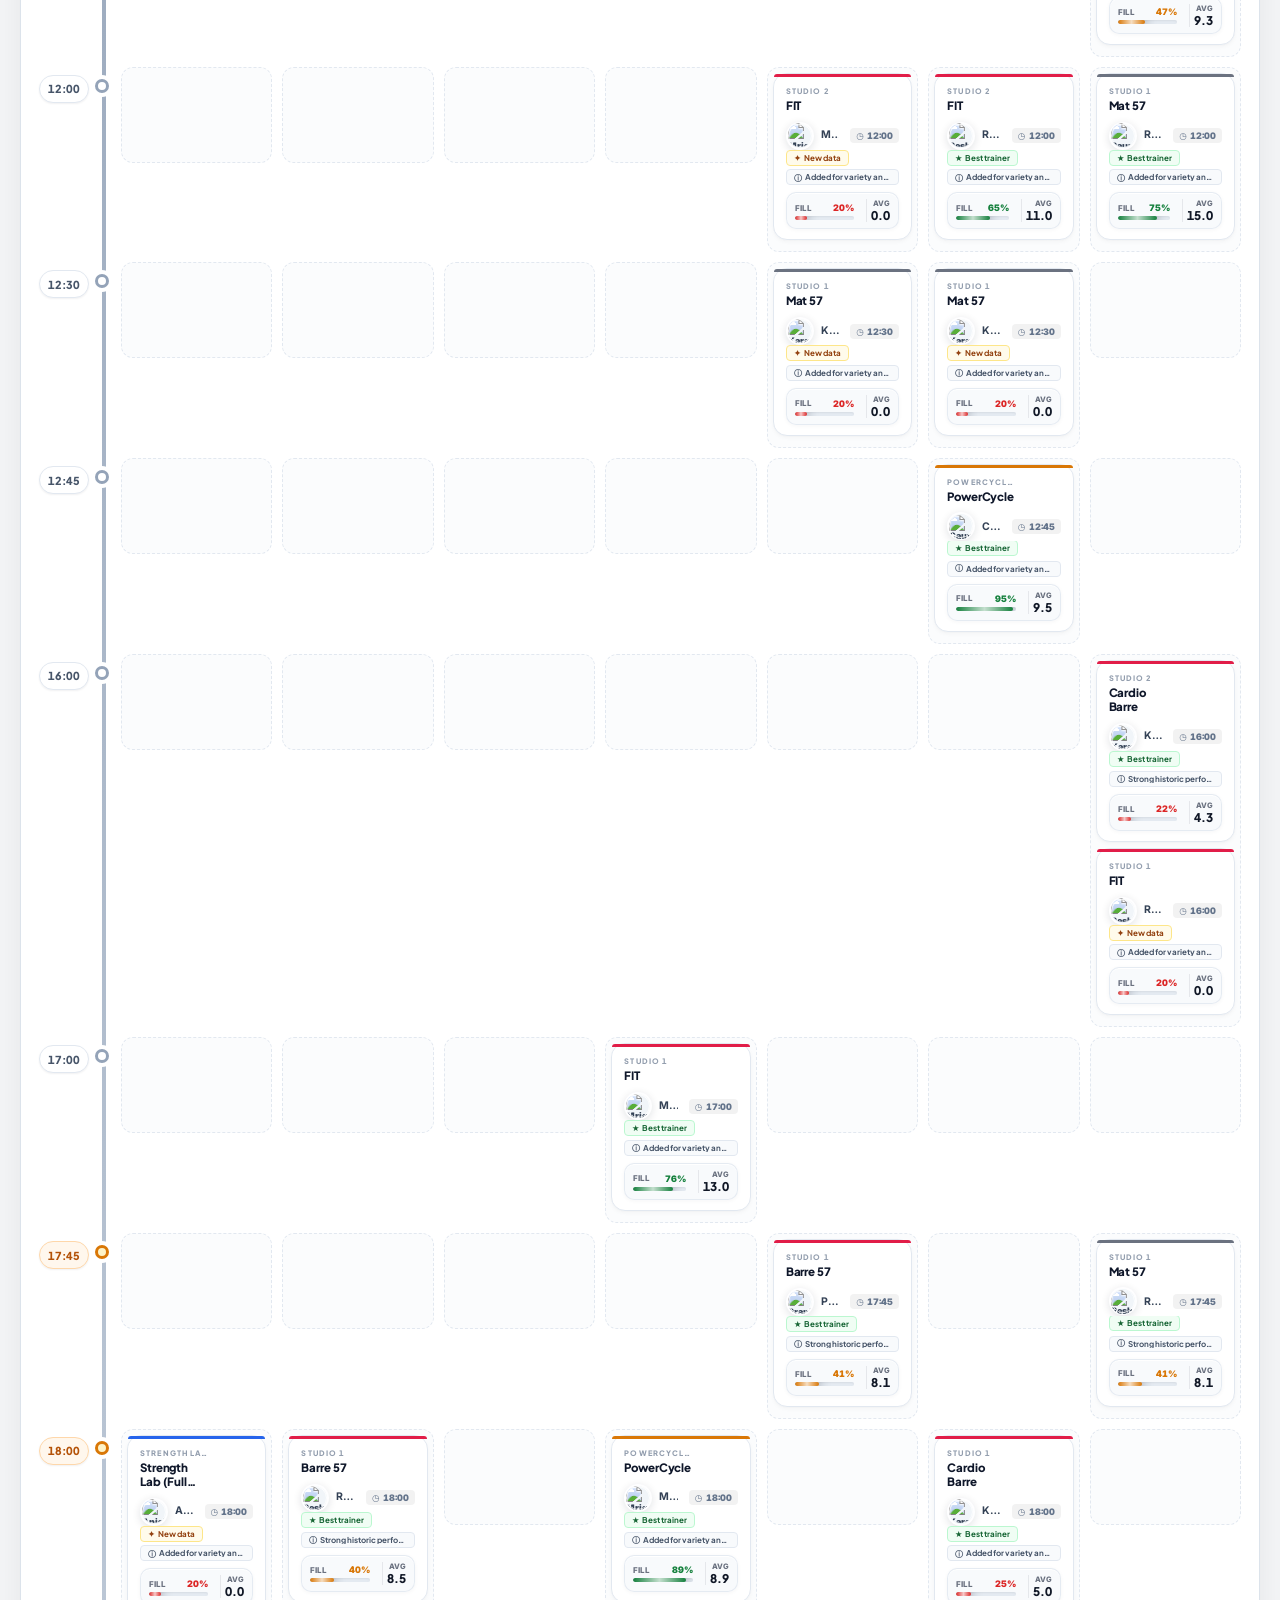
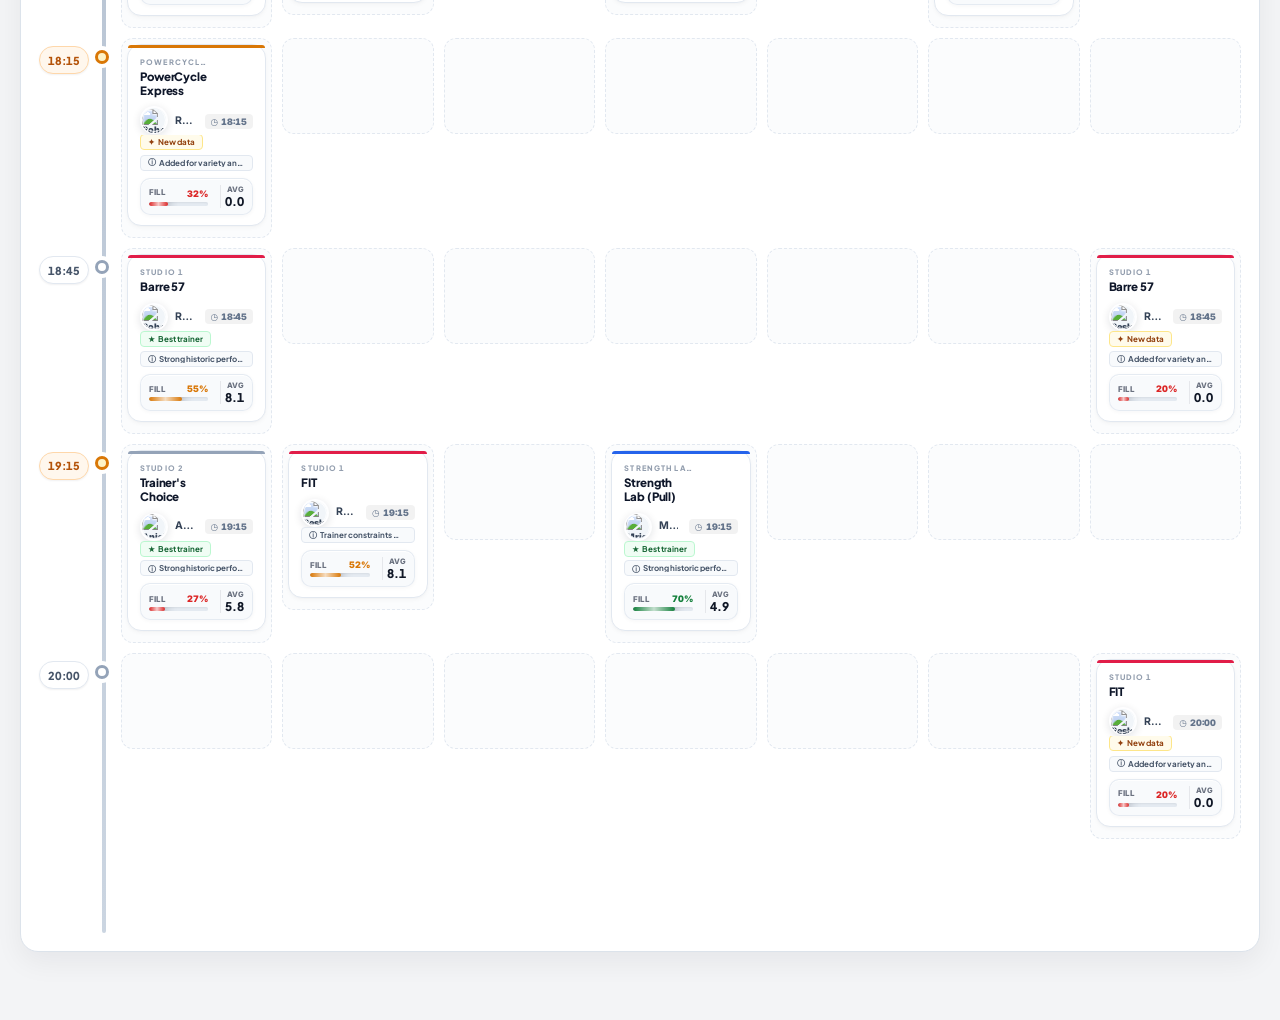
